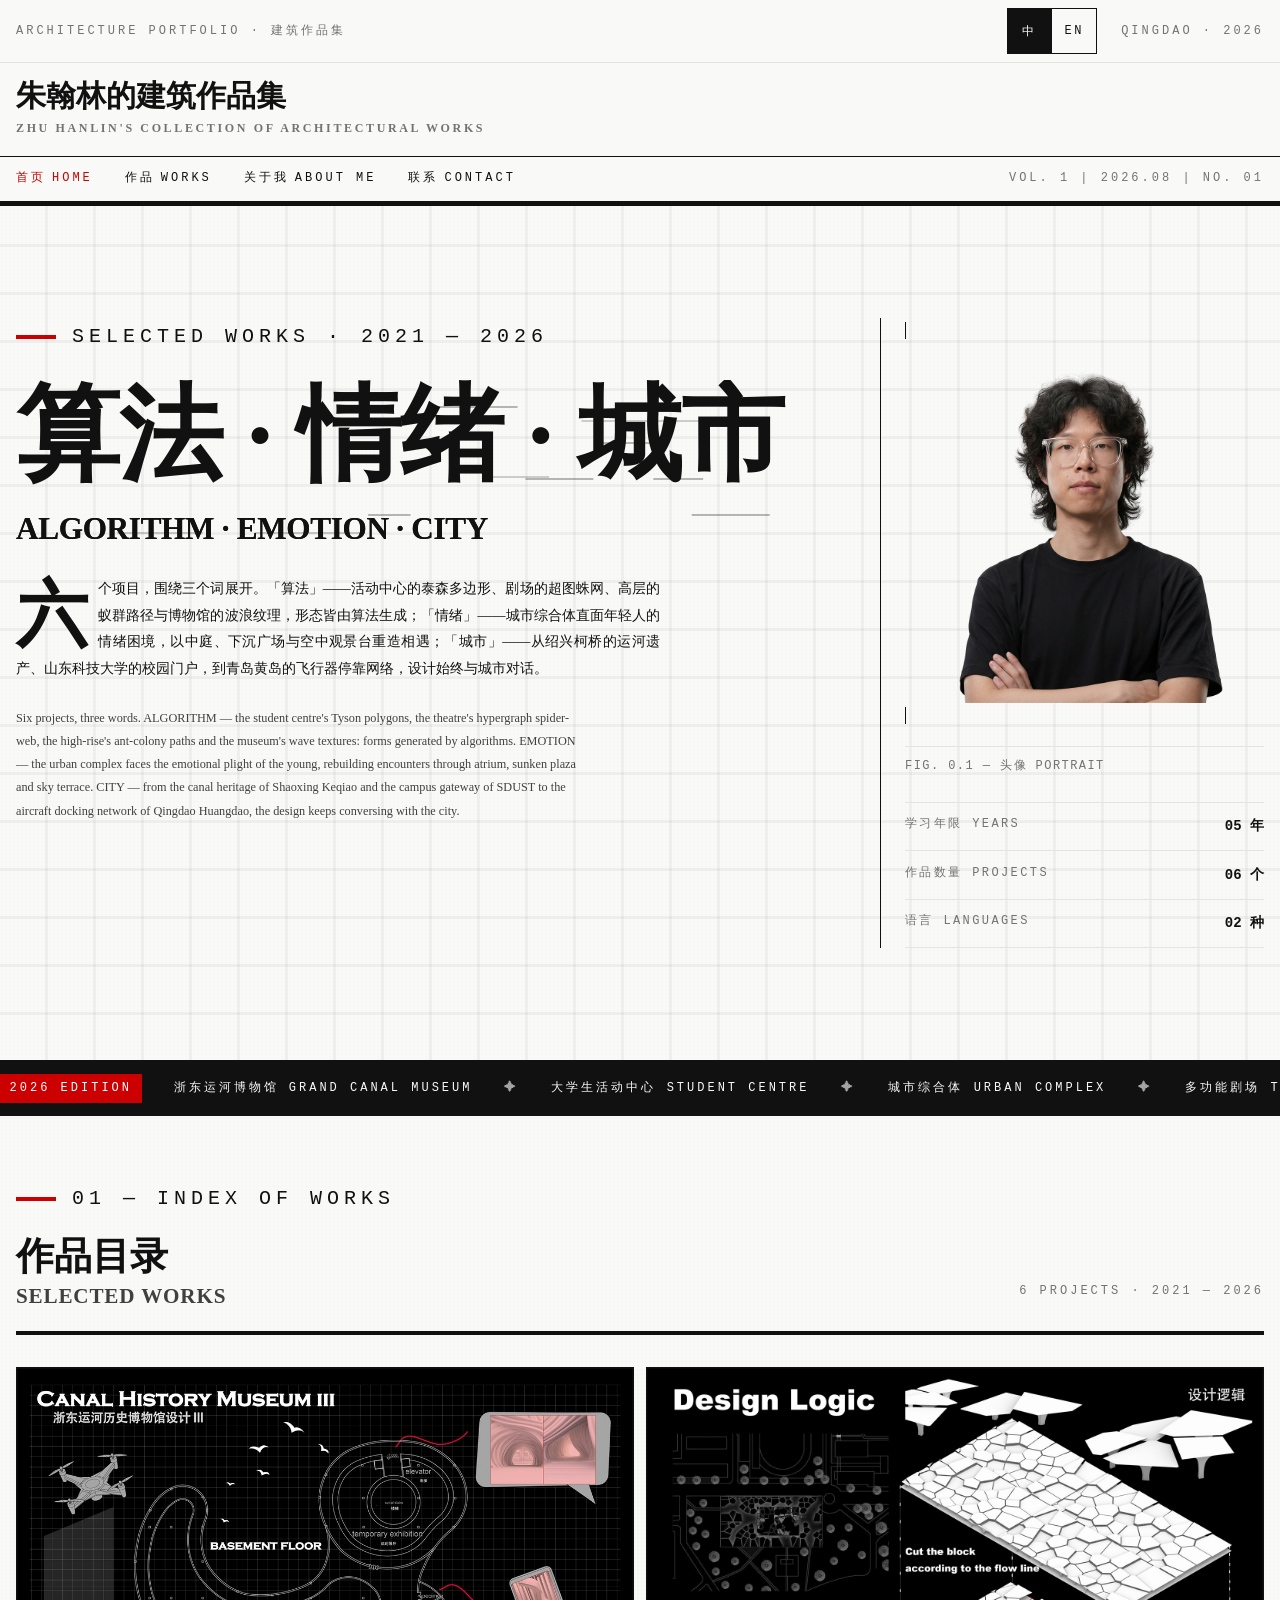
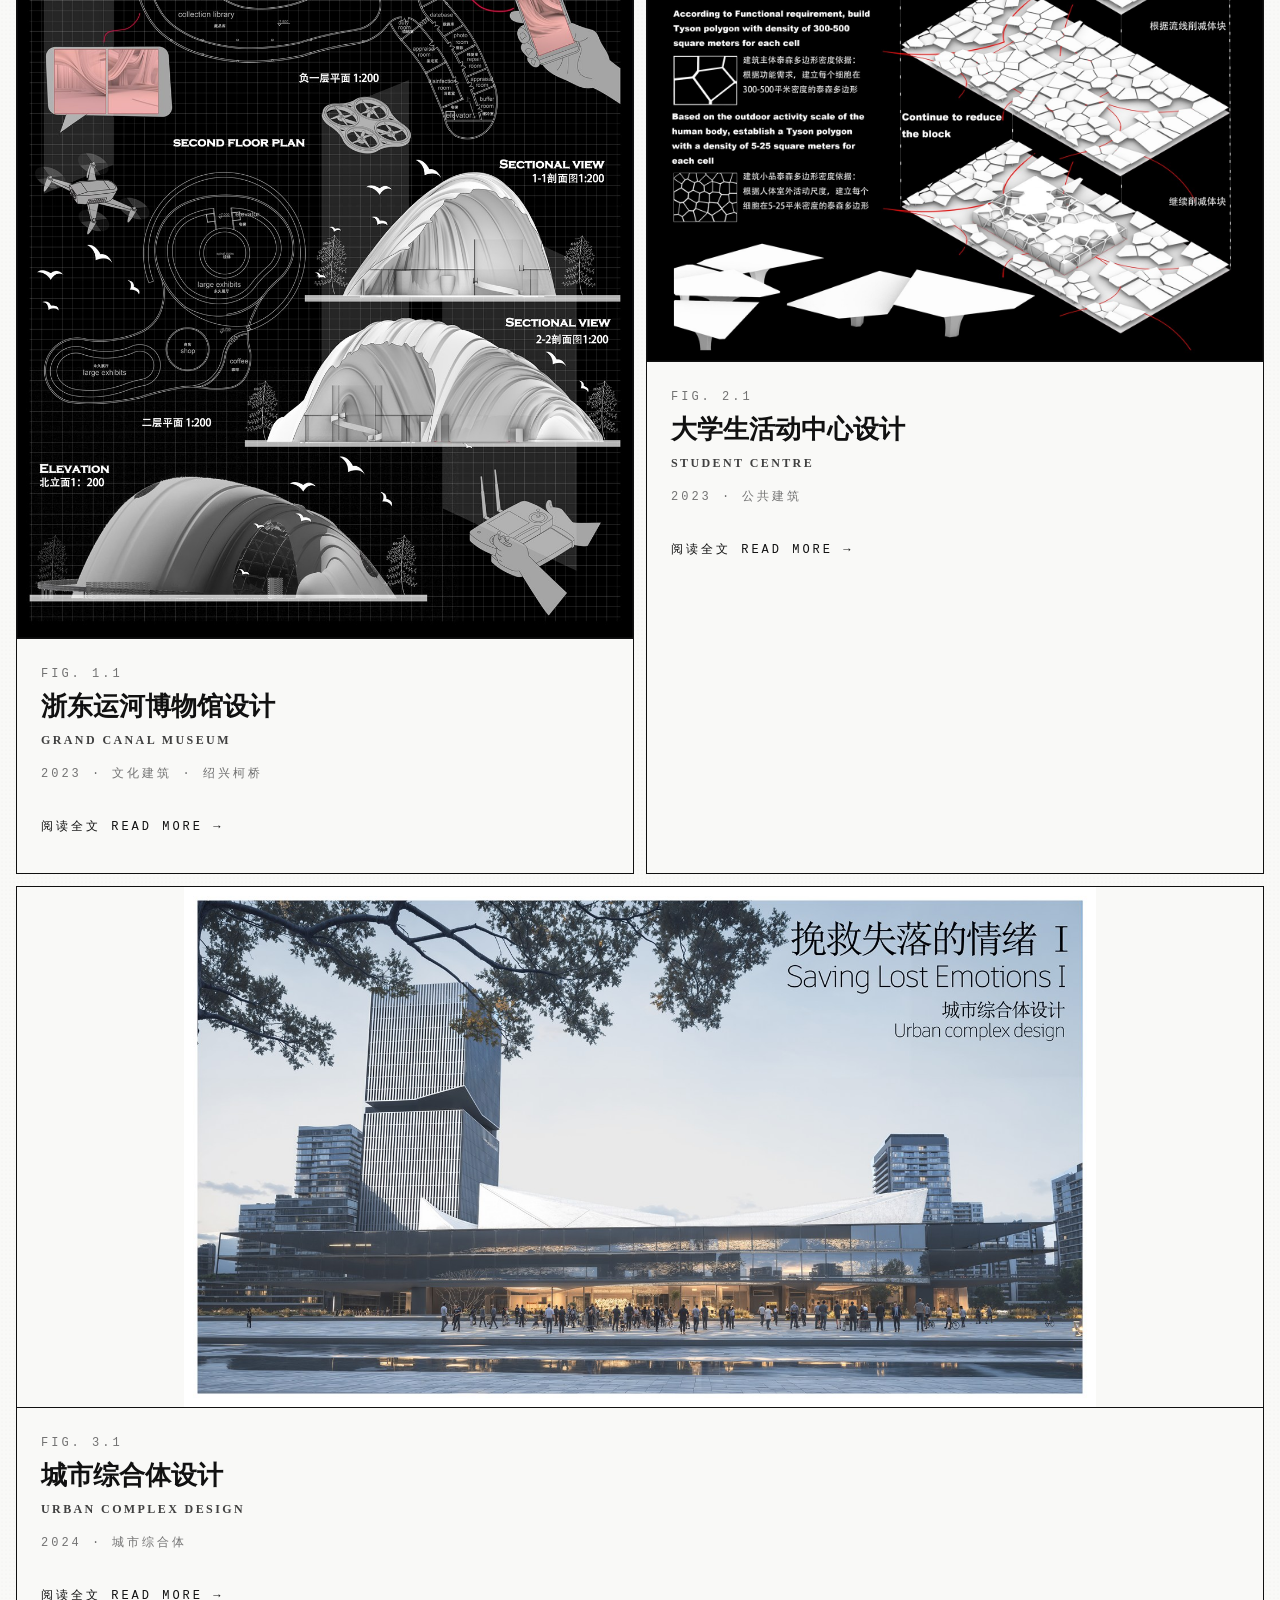
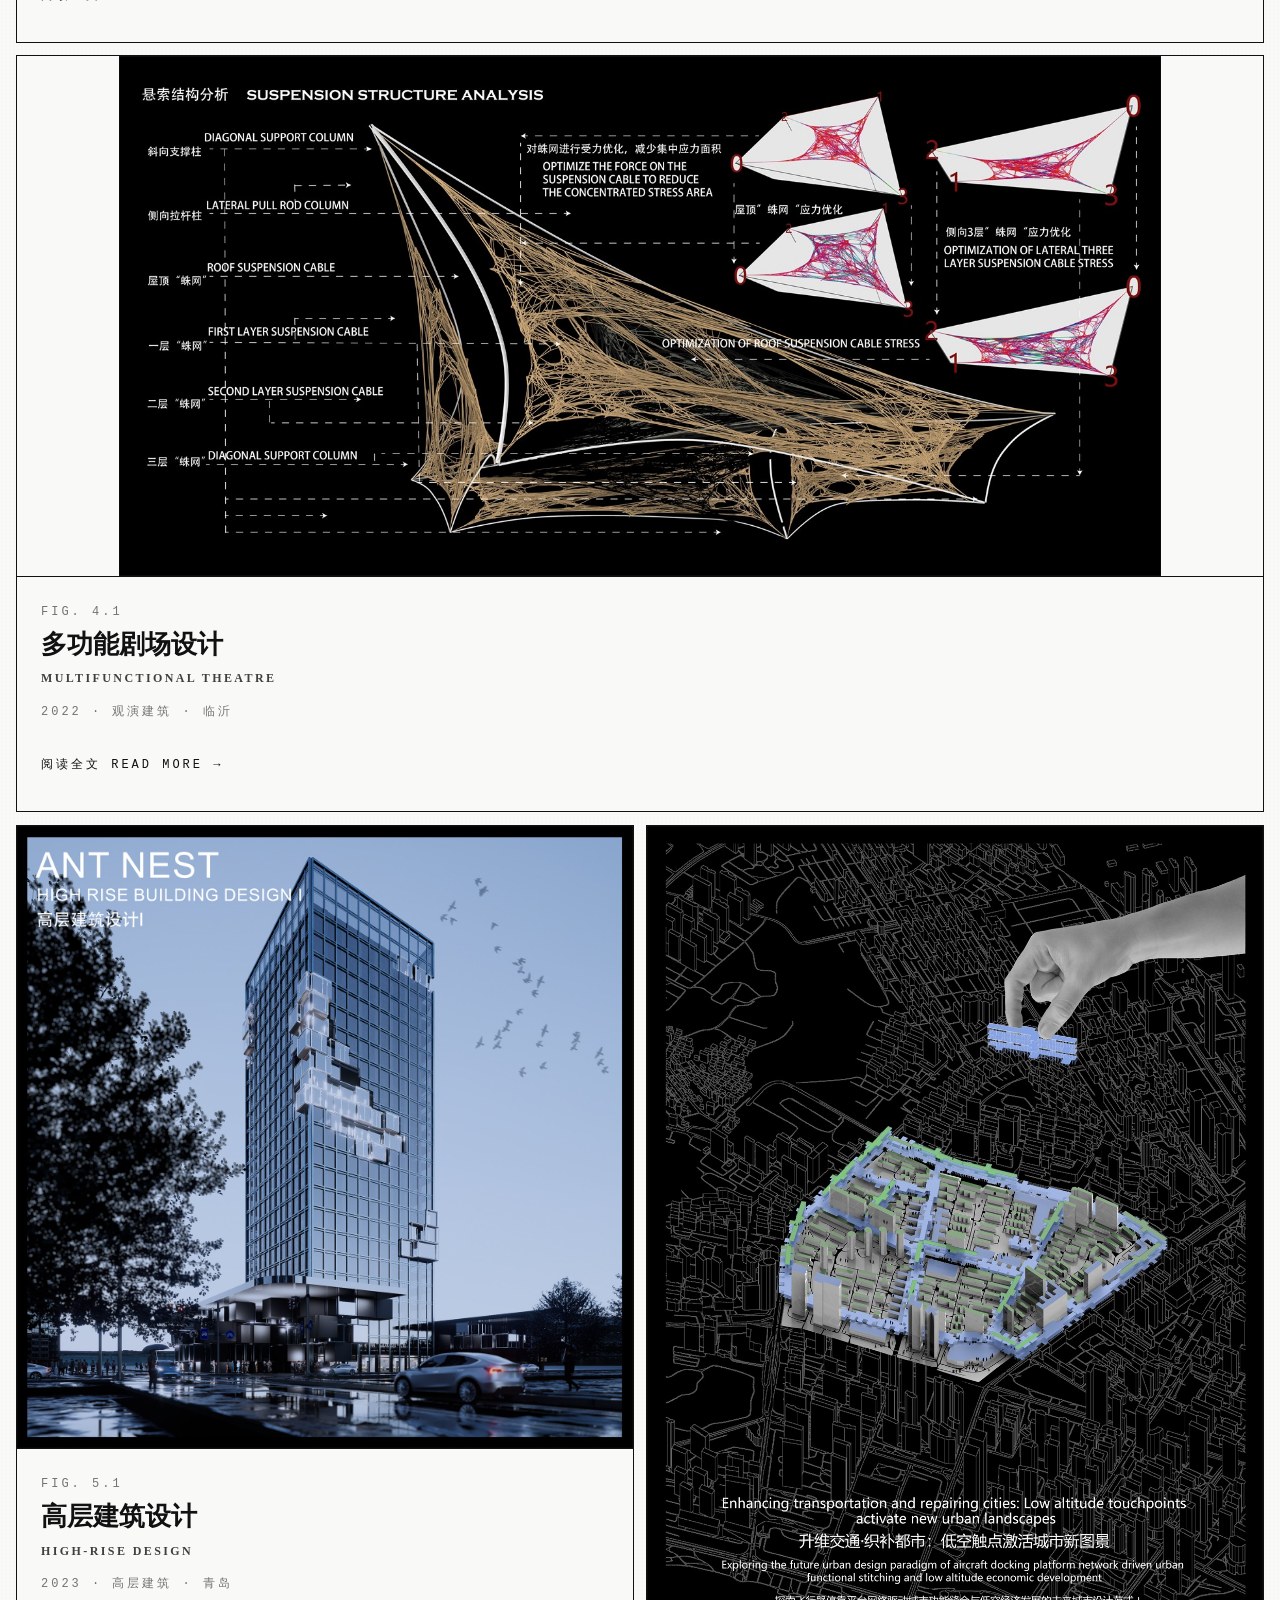
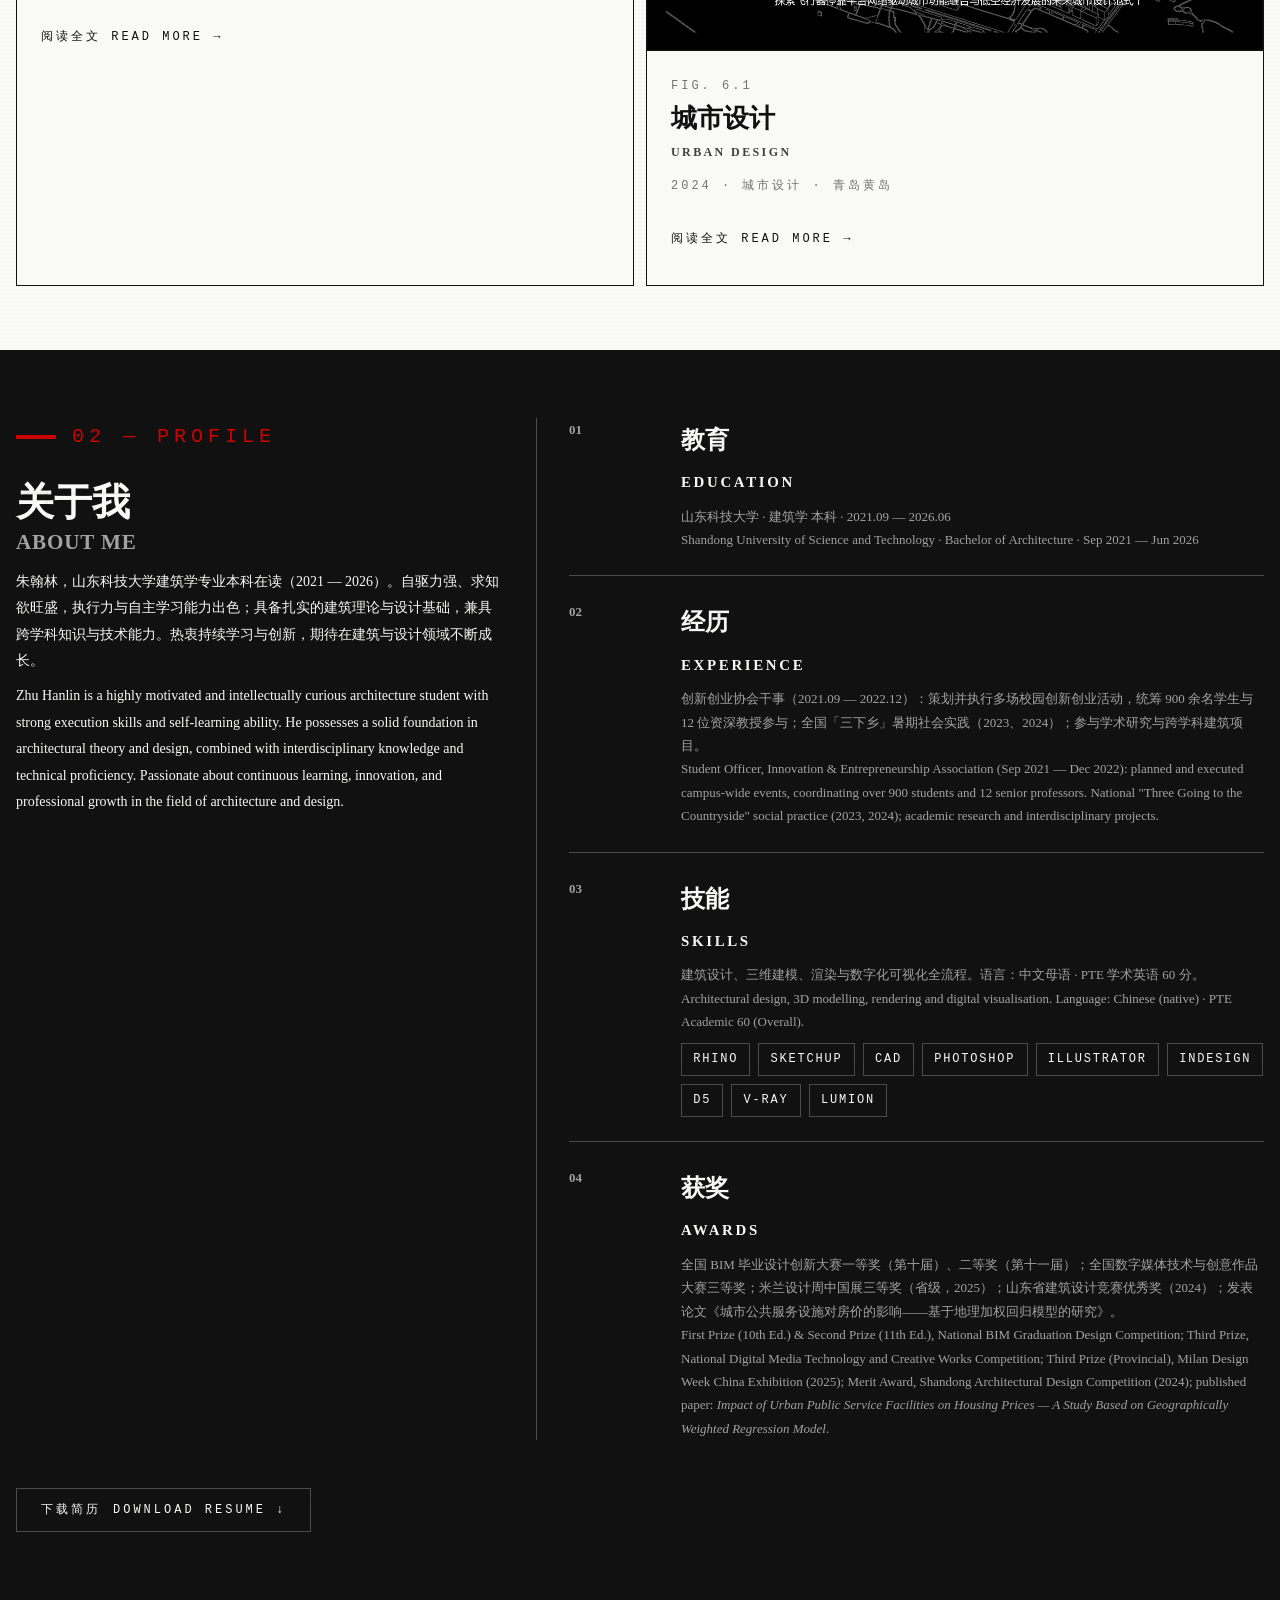
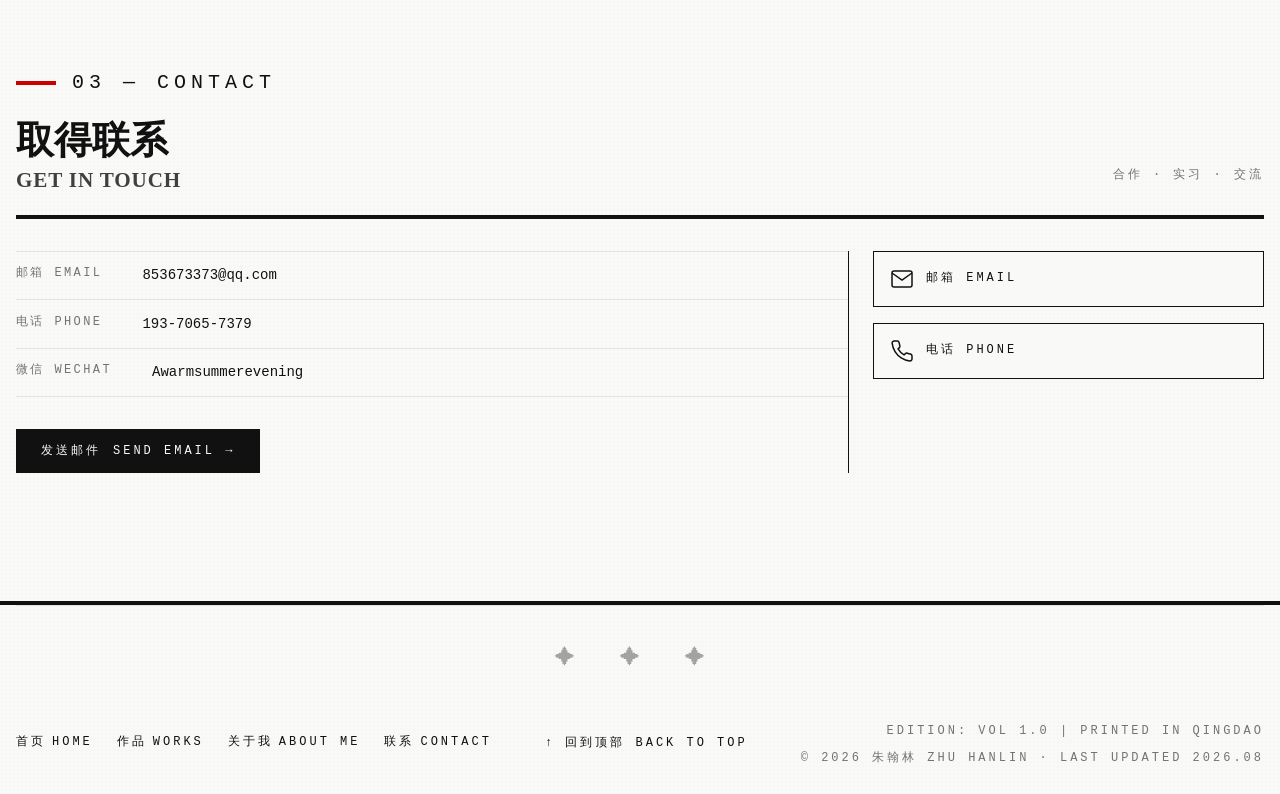
==== index.html @ 6fa73545 "作品目录悬停幻灯：悬停1s后每0.5s闪出一张该项目小图（84张pan图，移出恢复封面）" ====
<!DOCTYPE html>
<html lang="zh-CN">
<head>
<meta charset="UTF-8">
<meta name="viewport" content="width=device-width, initial-scale=1.0">
<title>朱翰林 · 建筑作品集 ZHU HANLIN — ARCHITECTURE PORTFOLIO</title>
<meta name="description" content="朱翰林的个人建筑作品集：城市综合体、大学生活动中心、浙东运河博物馆、多功能剧场、高层建筑与城市设计。">
<link rel="stylesheet" href="css/fonts.css">
<link rel="stylesheet" href="css/styles.css">
</head>
<body id="top">
<a class="skip-link" href="#main">跳到正文 SKIP TO CONTENT</a>

<header class="masthead">
  <div class="masthead__top">
    <div class="container masthead__top-row">
      <span class="label-mono">ARCHITECTURE PORTFOLIO · <span class="zh">建筑作品集</span></span>
      <div class="masthead__top-right">
        <button class="lang-switch" type="button" role="switch" aria-checked="false" aria-label="切换至英文 SWITCH TO ENGLISH">
          <span class="lang-switch__knob" aria-hidden="true"></span>
          <span class="lang-switch__opt" data-lang="zh" aria-hidden="true">中</span>
          <span class="lang-switch__opt" data-lang="en" aria-hidden="true">EN</span>
        </button>
        <span class="label-mono">QINGDAO · <span data-year>2026</span></span>
      </div>
    </div>
  </div>
  <div class="container masthead__brand">
    <p class="masthead__name"><span class="zh">朱翰林的建筑作品集</span></p>
    <p class="masthead__sub">ZHU HANLIN'S COLLECTION OF ARCHITECTURAL WORKS</p>
  </div>
  <nav class="masthead__nav-wrap" aria-label="主导航 MAIN NAVIGATION">
    <div class="container masthead__nav">
      <button class="nav-toggle" type="button" aria-expanded="false" aria-controls="site-nav" aria-label="打开菜单 OPEN MENU">
        <svg viewBox="0 0 24 24" fill="none" stroke="currentColor" stroke-linecap="square" aria-hidden="true"><line x1="3" y1="6" x2="21" y2="6"/><line x1="3" y1="12" x2="21" y2="12"/><line x1="3" y1="18" x2="21" y2="18"/></svg>
      </button>
      <ul class="nav-list" id="site-nav">
        <li><a href="index.html" aria-current="page"><span class="zh">首页</span>HOME</a></li>
        <li><a href="#works"><span class="zh">作品</span>WORKS</a></li>
        <li><a href="#about"><span class="zh">关于我</span>ABOUT ME</a></li>
        <li><a href="#contact"><span class="zh">联系</span>CONTACT</a></li>
      </ul>
      <span class="label-mono edition-meta">VOL. 1 | <span data-year>2026</span>.08 | NO. 01</span>
    </div>
  </nav>
</header>

<main id="main">

  <!-- 区块 1 · Hero -->
  <section class="hero sec grid-lines" aria-labelledby="hero-title">
    <div class="container g12 hero__grid">
      <div class="c8">
        <p class="kicker">SELECTED WORKS · 2021 — 2026</p>
        <div class="hero__title-wrap">
          <canvas class="hero__mobius" aria-hidden="true"></canvas>
          <h1 class="hero__title" id="hero-title">
            <span class="zh"><span class="hero__kw" data-kw="algo" tabindex="0">算法</span> · <span class="hero__kw" data-kw="emo" tabindex="0">情绪</span> · <span class="hero__kw" data-kw="city" tabindex="0">城市</span></span>
            <span class="hero__en"><span class="hero__kw" data-kw="algo" tabindex="0">ALGORITHM</span> · <span class="hero__kw" data-kw="emo" tabindex="0">EMOTION</span> · <span class="hero__kw" data-kw="city" tabindex="0">CITY</span></span>
          </h1>
        </div>
        <p class="hero__intro drop-cap zh">六个项目，围绕三个词展开。<span class="intro-kw" data-kw="algo">「算法」——活动中心的泰森多边形、剧场的超图蛛网、高层的蚁群路径与博物馆的波浪纹理，形态皆由算法生成；</span><span class="intro-kw" data-kw="emo">「情绪」——城市综合体直面年轻人的情绪困境，以中庭、下沉广场与空中观景台重造相遇；</span><span class="intro-kw" data-kw="city">「城市」——从绍兴柯桥的运河遗产、山东科技大学的校园门户，到青岛黄岛的飞行器停靠网络，设计始终与城市对话。</span></p>
        <p class="hero__intro-en" lang="en">Six projects, three words. <span class="intro-kw" data-kw="algo">ALGORITHM — the student centre's Tyson polygons, the theatre's hypergraph spider-web, the high-rise's ant-colony paths and the museum's wave textures: forms generated by algorithms. </span><span class="intro-kw" data-kw="emo">EMOTION — the urban complex faces the emotional plight of the young, rebuilding encounters through atrium, sunken plaza and sky terrace. </span><span class="intro-kw" data-kw="city">CITY — from the canal heritage of Shaoxing Keqiao and the campus gateway of SDUST to the aircraft docking network of Qingdao Huangdao, the design keeps conversing with the city.</span></p>
      </div>
      <aside class="c4 hero__aside">
        <figure>
          <a href="images/portrait.png" data-lightbox="portrait" data-caption="FIG. 0.1 — 头像 PORTRAIT" aria-label="放大查看头像 ENLARGE PORTRAIT">
            <span class="frame-img aspect-1x1"><img src="images/portrait.png" alt="朱翰林的肖像照片" class="img-newsprint portrait-img"></span>
          </a>
          <figcaption class="fig-caption">FIG. 0.1 — <span class="zh">头像</span> PORTRAIT</figcaption>
        </figure>
        <dl class="table-mono hero__facts">
          <div><dt><span class="zh">学习年限</span> YEARS</dt><dd>05 <span class="zh">年</span></dd></div>
          <div><dt><span class="zh">作品数量</span> PROJECTS</dt><dd>06 <span class="zh">个</span></dd></div>
          <div><dt><span class="zh">语言</span> LANGUAGES</dt><dd>02 <span class="zh">种</span></dd></div>
        </dl>
      </aside>
    </div>
  </section>

  <!-- 区块 2 · Ticker 跑马灯 -->
  <div class="ticker" aria-label="作品滚动播报 WORKS TICKER">
    <div class="ticker__track">
      <div class="ticker__group">
        <span class="ticker__badge">2026 EDITION</span>
        <span><span class="zh">浙东运河博物馆</span> GRAND CANAL MUSEUM</span><span class="ticker__sep">✦</span>
        <span><span class="zh">大学生活动中心</span> STUDENT CENTRE</span><span class="ticker__sep">✦</span>
        <span><span class="zh">城市综合体</span> URBAN COMPLEX</span><span class="ticker__sep">✦</span>
        <span><span class="zh">多功能剧场</span> THEATRE</span><span class="ticker__sep">✦</span>
        <span><span class="zh">高层建筑</span> HIGH-RISE</span><span class="ticker__sep">✦</span>
        <span><span class="zh">城市设计</span> URBAN DESIGN</span><span class="ticker__sep">✦</span>
      </div>
      <div class="ticker__group" aria-hidden="true">
        <span class="ticker__badge">2026 EDITION</span>
        <span><span class="zh">浙东运河博物馆</span> GRAND CANAL MUSEUM</span><span class="ticker__sep">✦</span>
        <span><span class="zh">大学生活动中心</span> STUDENT CENTRE</span><span class="ticker__sep">✦</span>
        <span><span class="zh">城市综合体</span> URBAN COMPLEX</span><span class="ticker__sep">✦</span>
        <span><span class="zh">多功能剧场</span> THEATRE</span><span class="ticker__sep">✦</span>
        <span><span class="zh">高层建筑</span> HIGH-RISE</span><span class="ticker__sep">✦</span>
        <span><span class="zh">城市设计</span> URBAN DESIGN</span><span class="ticker__sep">✦</span>
      </div>
    </div>
  </div>

  <!-- 区块 3 · 作品目录 -->
  <section class="sec" id="works" aria-labelledby="works-title">
    <div class="container">
      <header class="sec-head">
        <div>
          <p class="kicker">01 — INDEX OF WORKS</p>
          <h2 class="h2" id="works-title"><span class="zh">作品目录</span> <span class="h2__en">SELECTED WORKS</span></h2>
        </div>
        <p class="label-mono sec-head__meta">6 PROJECTS · 2021 — 2026</p>
      </header>
      <div class="g12 rules works">
        <a class="c6 card-project hard-shadow-hover" href="project-01.html" data-slides="images/project-01/pan-01.jpg,images/project-01/pan-02.jpg,images/project-01/pan-03.jpg,images/project-01/pan-04.jpg,images/project-01/pan-05.jpg,images/project-01/pan-06.jpg,images/project-01/pan-07.jpg,images/project-01/pan-08.jpg,images/project-01/pan-09.jpg,images/project-01/pan-10.jpg,images/project-01/pan-11.jpg,images/project-01/pan-12.jpg,images/project-01/pan-13.jpg,images/project-01/pan-14.jpg">
          <span class="card-project__img"><img src="images/project-01/cover-01.jpg" alt="浙东运河博物馆设计 主效果图" loading="lazy" class="img-newsprint"></span>
          <span class="card-project__info">
            <span class="label-mono">FIG. 1.1</span>
            <span class="card-project__title"><span class="zh">浙东运河博物馆设计</span></span>
            <span class="card-project__title-en">GRAND CANAL MUSEUM</span>
            <span class="label-mono card-project__meta zh">2023 · 文化建筑 · 绍兴柯桥</span>
            <span class="btn-link"><span class="zh">阅读全文</span> READ MORE →</span>
          </span>
        </a>
        <a class="c6 card-project hard-shadow-hover" href="project-02.html" data-slides="images/project-02/pan-01.jpg,images/project-02/pan-02.jpg,images/project-02/pan-03.jpg,images/project-02/pan-04.jpg,images/project-02/pan-05.jpg,images/project-02/pan-06.jpg">
          <span class="card-project__img"><img src="images/project-02/cover-01.jpg" alt="大学生活动中心设计 主效果图" loading="lazy" class="img-newsprint"></span>
          <span class="card-project__info">
            <span class="label-mono">FIG. 2.1</span>
            <span class="card-project__title"><span class="zh">大学生活动中心设计</span></span>
            <span class="card-project__title-en">STUDENT CENTRE</span>
            <span class="label-mono card-project__meta zh">2023 · 公共建筑</span>
            <span class="btn-link"><span class="zh">阅读全文</span> READ MORE →</span>
          </span>
        </a>
        <a class="c12 card-project card-project--full hard-shadow-hover" href="project-03.html" data-slides="images/project-03/pan-01.jpg,images/project-03/pan-02.jpg,images/project-03/pan-03.jpg,images/project-03/pan-04.jpg,images/project-03/pan-05.jpg,images/project-03/pan-06.jpg,images/project-03/pan-07.jpg,images/project-03/pan-08.jpg,images/project-03/pan-09.jpg,images/project-03/pan-10.jpg,images/project-03/pan-11.jpg,images/project-03/pan-12.jpg,images/project-03/pan-13.jpg,images/project-03/pan-14.jpg,images/project-03/pan-15.jpg,images/project-03/pan-16.jpg,images/project-03/pan-17.jpg,images/project-03/pan-18.jpg,images/project-03/pan-19.jpg,images/project-03/pan-20.jpg,images/project-03/pan-21.jpg,images/project-03/pan-22.jpg,images/project-03/pan-23.jpg,images/project-03/pan-24.jpg,images/project-03/pan-25.jpg,images/project-03/pan-26.jpg">
          <span class="card-project__img"><img src="images/project-03/cover-01.jpg" alt="城市综合体设计 主效果图" loading="lazy" class="img-newsprint"></span>
          <span class="card-project__info">
            <span class="label-mono">FIG. 3.1</span>
            <span class="card-project__title"><span class="zh">城市综合体设计</span></span>
            <span class="card-project__title-en">URBAN COMPLEX DESIGN</span>
            <span class="label-mono card-project__meta zh">2024 · 城市综合体</span>
            <span class="btn-link"><span class="zh">阅读全文</span> READ MORE →</span>
          </span>
        </a>
        <a class="c12 card-project card-project--full hard-shadow-hover" href="project-04.html" data-slides="images/project-04/pan-01.jpg,images/project-04/pan-02.jpg,images/project-04/pan-03.jpg,images/project-04/pan-04.jpg,images/project-04/pan-05.jpg,images/project-04/pan-06.jpg,images/project-04/pan-07.jpg,images/project-04/pan-08.jpg,images/project-04/pan-09.jpg,images/project-04/pan-10.jpg,images/project-04/pan-11.jpg,images/project-04/pan-12.jpg,images/project-04/pan-13.jpg,images/project-04/pan-14.jpg">
          <span class="card-project__img"><img src="images/project-04/cover-01.jpg" alt="多功能剧场设计 主效果图" loading="lazy" class="img-newsprint"></span>
          <span class="card-project__info">
            <span class="label-mono">FIG. 4.1</span>
            <span class="card-project__title"><span class="zh">多功能剧场设计</span></span>
            <span class="card-project__title-en">MULTIFUNCTIONAL THEATRE</span>
            <span class="label-mono card-project__meta zh">2022 · 观演建筑 · 临沂</span>
            <span class="btn-link"><span class="zh">阅读全文</span> READ MORE →</span>
          </span>
        </a>
        <a class="c6 card-project hard-shadow-hover" href="project-05.html" data-slides="images/project-05/pan-01.jpg,images/project-05/pan-02.jpg,images/project-05/pan-03.jpg,images/project-05/pan-04.jpg,images/project-05/pan-05.jpg,images/project-05/pan-06.jpg,images/project-05/pan-07.jpg,images/project-05/pan-08.jpg,images/project-05/pan-09.jpg,images/project-05/pan-10.jpg,images/project-05/pan-11.jpg,images/project-05/pan-12.jpg">
          <span class="card-project__img"><img src="images/project-05/cover-01.jpg" alt="高层建筑设计 主效果图" loading="lazy" class="img-newsprint"></span>
          <span class="card-project__info">
            <span class="label-mono">FIG. 5.1</span>
            <span class="card-project__title"><span class="zh">高层建筑设计</span></span>
            <span class="card-project__title-en">HIGH-RISE DESIGN</span>
            <span class="label-mono card-project__meta zh">2023 · 高层建筑 · 青岛</span>
            <span class="btn-link"><span class="zh">阅读全文</span> READ MORE →</span>
          </span>
        </a>
        <a class="c6 card-project hard-shadow-hover" href="project-06.html" data-slides="images/project-06/pan-01.jpg,images/project-06/pan-02.jpg,images/project-06/pan-03.jpg,images/project-06/pan-04.jpg,images/project-06/pan-05.jpg,images/project-06/pan-06.jpg,images/project-06/pan-07.jpg,images/project-06/pan-08.jpg,images/project-06/pan-09.jpg,images/project-06/pan-10.jpg,images/project-06/pan-11.jpg,images/project-06/pan-12.jpg">
          <span class="card-project__img"><img src="images/project-06/cover-01.jpg" alt="城市设计 主效果图" loading="lazy" class="img-newsprint"></span>
          <span class="card-project__info">
            <span class="label-mono">FIG. 6.1</span>
            <span class="card-project__title"><span class="zh">城市设计</span></span>
            <span class="card-project__title-en">URBAN DESIGN</span>
            <span class="label-mono card-project__meta zh">2024 · 城市设计 · 青岛黄岛</span>
            <span class="btn-link"><span class="zh">阅读全文</span> READ MORE →</span>
          </span>
        </a>
      </div>
    </div>
  </section>

  <!-- 区块 4 · 反转黑底 · 关于我 -->
  <section class="invert-block sec grid-lines" id="about" aria-labelledby="about-title">
    <div class="container g12">
      <div class="c5">
        <p class="kicker kicker--red">02 — PROFILE</p>
        <h2 class="h2" id="about-title"><span class="zh">关于我</span> <span class="h2__en">ABOUT ME</span></h2>
        <p class="zh">朱翰林，山东科技大学建筑学专业本科在读（2021 — 2026）。自驱力强、求知欲旺盛，执行力与自主学习能力出色；具备扎实的建筑理论与设计基础，兼具跨学科知识与技术能力。热衷持续学习与创新，期待在建筑与设计领域不断成长。</p>
        <p lang="en">Zhu Hanlin is a highly motivated and intellectually curious architecture student with strong execution skills and self-learning ability. He possesses a solid foundation in architectural theory and design, combined with interdisciplinary knowledge and technical proficiency. Passionate about continuous learning, innovation, and professional growth in the field of architecture and design.</p>
      </div>
      <div class="c7 steps">
        <div class="step">
          <p class="step__num" aria-hidden="true">01</p>
          <div>
            <h3><span class="zh">教育</span> <em>EDUCATION</em></h3>
            <p class="zh">山东科技大学 · 建筑学 本科 · 2021.09 — 2026.06</p>
            <p lang="en">Shandong University of Science and Technology · Bachelor of Architecture · Sep 2021 — Jun 2026</p>
          </div>
        </div>
        <div class="step">
          <p class="step__num" aria-hidden="true">02</p>
          <div>
            <h3><span class="zh">经历</span> <em>EXPERIENCE</em></h3>
            <p class="zh">创新创业协会干事（2021.09 — 2022.12）：策划并执行多场校园创新创业活动，统筹 900 余名学生与 12 位资深教授参与；全国「三下乡」暑期社会实践（2023、2024）；参与学术研究与跨学科建筑项目。</p>
            <p lang="en">Student Officer, Innovation &amp; Entrepreneurship Association (Sep 2021 — Dec 2022): planned and executed campus-wide events, coordinating over 900 students and 12 senior professors. National "Three Going to the Countryside" social practice (2023, 2024); academic research and interdisciplinary projects.</p>
          </div>
        </div>
        <div class="step">
          <p class="step__num" aria-hidden="true">03</p>
          <div>
            <h3><span class="zh">技能</span> <em>SKILLS</em></h3>
            <p class="zh">建筑设计、三维建模、渲染与数字化可视化全流程。语言：中文母语 · PTE 学术英语 60 分。</p>
            <p lang="en">Architectural design, 3D modelling, rendering and digital visualisation. Language: Chinese (native) · PTE Academic 60 (Overall).</p>
            <p class="chips">
              <span class="chip">RHINO</span><span class="chip">SKETCHUP</span><span class="chip">CAD</span><span class="chip">PHOTOSHOP</span><span class="chip">ILLUSTRATOR</span><span class="chip">INDESIGN</span><span class="chip">D5</span><span class="chip">V-RAY</span><span class="chip">LUMION</span>
            </p>
          </div>
        </div>
        <div class="step">
          <p class="step__num" aria-hidden="true">04</p>
          <div>
            <h3><span class="zh">获奖</span> <em>AWARDS</em></h3>
            <p class="zh">全国 BIM 毕业设计创新大赛一等奖（第十届）、二等奖（第十一届）；全国数字媒体技术与创意作品大赛三等奖；米兰设计周中国展三等奖（省级，2025）；山东省建筑设计竞赛优秀奖（2024）；发表论文《城市公共服务设施对房价的影响——基于地理加权回归模型的研究》。</p>
            <p lang="en">First Prize (10th Ed.) &amp; Second Prize (11th Ed.), National BIM Graduation Design Competition; Third Prize, National Digital Media Technology and Creative Works Competition; Third Prize (Provincial), Milan Design Week China Exhibition (2025); Merit Award, Shandong Architectural Design Competition (2024); published paper: <em>Impact of Urban Public Service Facilities on Housing Prices — A Study Based on Geographically Weighted Regression Model</em>.</p>
          </div>
        </div>
      </div>
    </div>
    <div class="container about__cta">
      <a class="btn btn-outline btn-outline--light" href="resume-zh.pdf" download data-resume><span class="zh">下载简历</span> DOWNLOAD RESUME ↓</a>
    </div>
  </section>

  <!-- 区块 5 · 联系 -->
  <section class="sec" id="contact" aria-labelledby="contact-title">
    <div class="container">
      <header class="sec-head">
        <div>
          <p class="kicker">03 — CONTACT</p>
          <h2 class="h2" id="contact-title"><span class="zh">取得联系</span> <span class="h2__en">GET IN TOUCH</span></h2>
        </div>
        <p class="label-mono sec-head__meta zh">合作 · 实习 · 交流</p>
      </header>
      <div class="g12">
        <div class="c8">
          <dl class="table-mono contact__table">
            <div><dt><span class="zh">邮箱</span> EMAIL</dt><dd><a href="mailto:853673373@qq.com">853673373@qq.com</a></dd></div>
            <div><dt><span class="zh">电话</span> PHONE</dt><dd><a href="tel:+8619370657379">193-7065-7379</a></dd></div>
            <div><dt><span class="zh">微信</span> WECHAT</dt><dd>Awarmsummerevening</dd></div>
          </dl>
          <a class="btn btn-primary" href="mailto:853673373@qq.com"><span class="zh">发送邮件</span> SEND EMAIL →</a>
        </div>
        <div class="c4 contact__social">
          <a class="icon-box" href="mailto:853673373@qq.com" aria-label="发送邮件 SEND EMAIL">
            <svg viewBox="0 0 24 24" fill="none" stroke="currentColor" aria-hidden="true"><path d="M4 4h16c1.1 0 2 .9 2 2v12c0 1.1-.9 2-2 2H4c-1.1 0-2-.9-2-2V6c0-1.1.9-2 2-2z"/><polyline points="22,6 12,13 2,6"/></svg>
            <span><span class="zh">邮箱</span> EMAIL</span>
          </a>
          <a class="icon-box" href="tel:+8619370657379" aria-label="拨打电话 CALL">
            <svg viewBox="0 0 24 24" fill="none" stroke="currentColor" aria-hidden="true"><path d="M22 16.92v3a2 2 0 0 1-2.18 2 19.79 19.79 0 0 1-8.63-3.07 19.5 19.5 0 0 1-6-6 19.79 19.79 0 0 1-3.07-8.67A2 2 0 0 1 4.11 2h3a2 2 0 0 1 2 1.72 12.84 12.84 0 0 0 .7 2.81 2 2 0 0 1-.45 2.11L8.09 9.91a16 16 0 0 0 6 6l1.27-1.27a2 2 0 0 1 2.11-.45 12.84 12.84 0 0 0 2.81.7A2 2 0 0 1 22 16.92z"/></svg>
            <span><span class="zh">电话</span> PHONE</span>
          </a>
        </div>
      </div>
    </div>
  </section>

</main>

<footer class="site-footer">
  <div class="container">
    <div class="sep-stars" aria-hidden="true">✦ ✦ ✦</div>
    <div class="footer__grid">
      <nav class="footer__nav" aria-label="页脚导航 FOOTER NAVIGATION">
        <a href="index.html"><span class="zh">首页</span>HOME</a>
        <a href="#works"><span class="zh">作品</span>WORKS</a>
        <a href="#about"><span class="zh">关于我</span>ABOUT ME</a>
        <a href="#contact"><span class="zh">联系</span>CONTACT</a>
      </nav>
      <a class="btn-link" href="#top">↑ <span class="zh">回到顶部</span> BACK TO TOP</a>
      <div class="footer__meta edition-meta">
        <p>EDITION: VOL 1.0 | PRINTED IN QINGDAO</p>
        <p>© <span data-year>2026</span> 朱翰林 ZHU HANLIN · LAST UPDATED 2026.08</p>
      </div>
    </div>
  </div>
</footer>

<script src="js/main.js"></script>
</body>
</html>
---- css/fonts.css ----
/* 自动生成：tools/fetch-fonts.mjs — 勿手改 */
/* latin */
@font-face { font-family: 'Inter';
  font-style: normal;
  font-weight: 400;
  font-display: swap;
  src: url("../fonts/inter-400-1.woff2") format('woff2');
  unicode-range: U+0000-00FF, U+0131, U+0152-0153, U+02BB-02BC, U+02C6, U+02DA, U+02DC, U+0304, U+0308, U+0329, U+2000-206F, U+20AC, U+2122, U+2191, U+2193, U+2212, U+2215, U+FEFF, U+FFFD; }
/* latin */
@font-face { font-family: 'Inter';
  font-style: normal;
  font-weight: 600;
  font-display: swap;
  src: url("../fonts/inter-600-1.woff2") format('woff2');
  unicode-range: U+0000-00FF, U+0131, U+0152-0153, U+02BB-02BC, U+02C6, U+02DA, U+02DC, U+0304, U+0308, U+0329, U+2000-206F, U+20AC, U+2122, U+2191, U+2193, U+2212, U+2215, U+FEFF, U+FFFD; }
/* latin */
@font-face { font-family: 'Inter';
  font-style: normal;
  font-weight: 700;
  font-display: swap;
  src: url("../fonts/inter-700-1.woff2") format('woff2');
  unicode-range: U+0000-00FF, U+0131, U+0152-0153, U+02BB-02BC, U+02C6, U+02DA, U+02DC, U+0304, U+0308, U+0329, U+2000-206F, U+20AC, U+2122, U+2191, U+2193, U+2212, U+2215, U+FEFF, U+FFFD; }
/* latin */
@font-face { font-family: 'JetBrains Mono';
  font-style: normal;
  font-weight: 400;
  font-display: swap;
  src: url("../fonts/jetbrains-mono-400-1.woff2") format('woff2');
  unicode-range: U+0000-00FF, U+0131, U+0152-0153, U+02BB-02BC, U+02C6, U+02DA, U+02DC, U+0304, U+0308, U+0329, U+2000-206F, U+20AC, U+2122, U+2191, U+2193, U+2212, U+2215, U+FEFF, U+FFFD; }
/* latin */
@font-face { font-family: 'JetBrains Mono';
  font-style: normal;
  font-weight: 700;
  font-display: swap;
  src: url("../fonts/jetbrains-mono-700-1.woff2") format('woff2');
  unicode-range: U+0000-00FF, U+0131, U+0152-0153, U+02BB-02BC, U+02C6, U+02DA, U+02DC, U+0304, U+0308, U+0329, U+2000-206F, U+20AC, U+2122, U+2191, U+2193, U+2212, U+2215, U+FEFF, U+FFFD; }
/* latin */
@font-face { font-family: 'Lora';
  font-style: italic;
  font-weight: 400;
  font-display: swap;
  src: url("../fonts/lora-400-italic-1.woff2") format('woff2');
  unicode-range: U+0000-00FF, U+0131, U+0152-0153, U+02BB-02BC, U+02C6, U+02DA, U+02DC, U+0304, U+0308, U+0329, U+2000-206F, U+20AC, U+2122, U+2191, U+2193, U+2212, U+2215, U+FEFF, U+FFFD; }
/* latin */
@font-face { font-family: 'Lora';
  font-style: normal;
  font-weight: 400;
  font-display: swap;
  src: url("../fonts/lora-400-1.woff2") format('woff2');
  unicode-range: U+0000-00FF, U+0131, U+0152-0153, U+02BB-02BC, U+02C6, U+02DA, U+02DC, U+0304, U+0308, U+0329, U+2000-206F, U+20AC, U+2122, U+2191, U+2193, U+2212, U+2215, U+FEFF, U+FFFD; }
/* latin */
@font-face { font-family: 'Lora';
  font-style: normal;
  font-weight: 700;
  font-display: swap;
  src: url("../fonts/lora-700-1.woff2") format('woff2');
  unicode-range: U+0000-00FF, U+0131, U+0152-0153, U+02BB-02BC, U+02C6, U+02DA, U+02DC, U+0304, U+0308, U+0329, U+2000-206F, U+20AC, U+2122, U+2191, U+2193, U+2212, U+2215, U+FEFF, U+FFFD; }
@font-face { font-family: 'Noto Serif SC';
  font-style: normal;
  font-weight: 400;
  font-display: swap;
  src: url("../fonts/noto-serif-sc-400-1.woff2") format('woff2');
  unicode-range: U+1f1e9-1f1f5, U+1f1f7-1f1ff, U+1f21a, U+1f232, U+1f234-1f237, U+1f250-1f251, U+1f300, U+1f302-1f308, U+1f30a-1f311, U+1f315, U+1f319-1f320, U+1f324, U+1f327, U+1f32a, U+1f32c-1f32d, U+1f330-1f357, U+1f359-1f37e; }
@font-face { font-family: 'Noto Serif SC';
  font-style: normal;
  font-weight: 400;
  font-display: swap;
  src: url("../fonts/noto-serif-sc-400-2.woff2") format('woff2');
  unicode-range: U+fee3, U+fef3, U+ff03-ff04, U+ff07, U+ff0a, U+ff17-ff19, U+ff1c-ff1d, U+ff20-ff3a, U+ff3c, U+ff3e-ff5b, U+ff5d, U+ff61-ff65, U+ff67-ff6a, U+ff6c, U+ff6f-ff78, U+ff7a-ff7d, U+ff80-ff84, U+ff86, U+ff89-ff8e, U+ff92, U+ff97-ff9b, U+ff9d-ff9f, U+ffe0-ffe4, U+ffe6, U+ffe9, U+ffeb, U+ffed, U+fffc, U+1f004, U+1f170-1f171, U+1f192-1f195, U+1f198-1f19a, U+1f1e6-1f1e8; }
@font-face { font-family: 'Noto Serif SC';
  font-style: normal;
  font-weight: 400;
  font-display: swap;
  src: url("../fonts/noto-serif-sc-400-3.woff2") format('woff2');
  unicode-range: U+f0a7, U+f0b2, U+f0b7, U+f0c9, U+f0d8, U+f0da, U+f0dc-f0dd, U+f0e0, U+f0e6, U+f0eb, U+f0fc, U+f101, U+f104-f105, U+f107, U+f10b, U+f11b, U+f14b, U+f18a, U+f193, U+f1d6-f1d7, U+f244, U+f27a, U+f296, U+f2ae, U+f471, U+f4b3, U+f610-f611, U+f880-f881, U+f8ec, U+f8f5, U+f8ff, U+f901, U+f90a, U+f92c-f92d, U+f934, U+f937, U+f941, U+f965, U+f967, U+f969, U+f96b, U+f96f, U+f974, U+f978-f979, U+f97e, U+f981, U+f98a, U+f98e, U+f997, U+f99c, U+f9b2, U+f9b5, U+f9ba, U+f9be, U+f9ca, U+f9d0-f9d1, U+f9dd, U+f9e0-f9e1, U+f9e4, U+f9f7, U+fa00-fa01, U+fa08, U+fa0a, U+fa11, U+fb01-fb02, U+fdfc, U+fe0e, U+fe30-fe31, U+fe33-fe44, U+fe49-fe52, U+fe54-fe57, U+fe59-fe66, U+fe68-fe6b, U+fe8e, U+fe92-fe93, U+feae, U+feb8, U+fecb-fecc, U+fee0; }
@font-face { font-family: 'Noto Serif SC';
  font-style: normal;
  font-weight: 400;
  font-display: swap;
  src: url("../fonts/noto-serif-sc-400-4.woff2") format('woff2');
  unicode-range: U+9f83, U+9f85-9f8d, U+9f90-9f91, U+9f94-9f96, U+9f98, U+9f9b-9f9c, U+9f9e, U+9fa0, U+9fa2, U+9ff0-9fff, U+a001, U+a007, U+a025, U+a046-a047, U+a057, U+a072, U+a078-a079, U+a083, U+a085, U+a100, U+a118, U+a132, U+a134, U+a1f4, U+a242, U+a4a6, U+a4aa, U+a4b0-a4b1, U+a4b3, U+a9c1-a9c2, U+ac00-ac01, U+ac04, U+ac08, U+ac10-ac11, U+ac13-ac16, U+ac19, U+ac1c-ac1d, U+ac24, U+ac70-ac71, U+ac74, U+ac77-ac78, U+ac80-ac81, U+ac83, U+ac8c, U+ac90, U+ac9f-aca0, U+aca8-aca9, U+acac, U+acb0, U+acbd, U+acc1, U+acc4, U+ace0-ace1, U+ace4, U+ace8, U+acf3, U+acf5, U+acfc-acfd, U+ad00, U+ad0c, U+ad11, U+ad1c, U+ad34, U+ad50, U+ad64, U+ad6c, U+ad70, U+ad74, U+ad7f, U+ad81, U+ad8c, U+adc0, U+adc8, U+addc, U+ade0, U+adf8-adf9, U+adfc, U+ae00, U+ae08-ae09, U+ae0b, U+ae30, U+ae34, U+ae38, U+ae40, U+ae4a, U+ae4c, U+ae54, U+ae68, U+aebc, U+aed8, U+af2c-af2d; }
@font-face { font-family: 'Noto Serif SC';
  font-style: normal;
  font-weight: 400;
  font-display: swap;
  src: url("../fonts/noto-serif-sc-400-5.woff2") format('woff2');
  unicode-range: U+9e30-9e33, U+9e35-9e3b, U+9e3e, U+9e40-9e44, U+9e46-9e4e, U+9e51, U+9e53, U+9e55-9e58, U+9e5a-9e5c, U+9e5e-9e63, U+9e66-9e6e, U+9e71, U+9e73, U+9e75, U+9e78-9e79, U+9e7c-9e7e, U+9e82, U+9e86-9e88, U+9e8b-9e8c, U+9e90-9e91, U+9e93, U+9e95, U+9e97, U+9e9d, U+9ea4-9ea5, U+9ea9-9eaa, U+9eb4-9eb5, U+9eb8-9eba, U+9ebc-9ebf, U+9ec3, U+9ec9, U+9ecd, U+9ed0, U+9ed2-9ed3, U+9ed5-9ed6, U+9ed9, U+9edc-9edd, U+9edf-9ee0, U+9ee2, U+9ee5, U+9ee7-9eea, U+9eef, U+9ef1, U+9ef3-9ef4, U+9ef6, U+9ef9, U+9efb-9efc, U+9efe, U+9f0b, U+9f0d, U+9f10, U+9f14, U+9f17, U+9f19, U+9f22, U+9f29, U+9f2c, U+9f2f, U+9f31, U+9f37, U+9f39, U+9f3d-9f3e, U+9f41, U+9f4a-9f4b, U+9f51-9f52, U+9f61-9f63, U+9f66-9f67, U+9f80-9f81; }
@font-face { font-family: 'Noto Serif SC';
  font-style: normal;
  font-weight: 400;
  font-display: swap;
  src: url("../fonts/noto-serif-sc-400-6.woff2") format('woff2');
  unicode-range: U+9c82-9c83, U+9c85-9c8c, U+9c8e-9c92, U+9c94-9c9b, U+9c9e-9ca3, U+9ca5-9ca7, U+9ca9, U+9cab, U+9cad-9cae, U+9cb1-9cb7, U+9cb9-9cbd, U+9cbf-9cc0, U+9cc3, U+9cc5-9cc7, U+9cc9-9cd1, U+9cd3-9cda, U+9cdc-9cdd, U+9cdf, U+9ce1-9ce3, U+9ce5, U+9ce9, U+9cee-9cef, U+9cf3-9cf4, U+9cf6, U+9cfc-9cfd, U+9d02, U+9d08-9d09, U+9d12, U+9d1b, U+9d1e, U+9d26, U+9d28, U+9d37, U+9d3b, U+9d3f, U+9d51, U+9d59, U+9d5c-9d5d, U+9d5f-9d61, U+9d6c, U+9d70, U+9d72, U+9d7a, U+9d7e, U+9d84, U+9d89, U+9d8f, U+9d92, U+9daf, U+9db4, U+9db8, U+9dbc, U+9dc4, U+9dc7, U+9dc9, U+9dd7, U+9ddf, U+9df2, U+9df9-9dfa, U+9e0a, U+9e11, U+9e1a, U+9e1e, U+9e20, U+9e22, U+9e28-9e2c, U+9e2e-9e2f; }
@font-face { font-family: 'Noto Serif SC';
  font-style: normal;
  font-weight: 400;
  font-display: swap;
  src: url("../fonts/noto-serif-sc-400-7.woff2") format('woff2');
  unicode-range: U+9a80, U+9a83, U+9a85, U+9a88-9a8a, U+9a8d-9a8e, U+9a90, U+9a92-9a93, U+9a95-9a96, U+9a98-9a99, U+9a9b-9aa2, U+9aa5, U+9aa7, U+9aaf-9ab1, U+9ab5-9ab6, U+9ab9-9aba, U+9ac0-9ac4, U+9ac8, U+9acb-9acc, U+9ace-9acf, U+9ad1-9ad2, U+9ad9, U+9adf, U+9ae1, U+9ae3, U+9aea-9aeb, U+9aed-9aef, U+9af4, U+9af9, U+9afb, U+9b03-9b04, U+9b06, U+9b08, U+9b0d, U+9b0f-9b10, U+9b13, U+9b18, U+9b1a, U+9b1f, U+9b22-9b23, U+9b25, U+9b27-9b28, U+9b2a, U+9b2f, U+9b31-9b32, U+9b3b, U+9b43, U+9b46-9b49, U+9b4d-9b4e, U+9b51, U+9b56, U+9b58, U+9b5a, U+9b5c, U+9b5f, U+9b61-9b62, U+9b6f, U+9b77, U+9b80, U+9b88, U+9b8b, U+9b8e, U+9b91, U+9b9f-9ba0, U+9ba8, U+9baa-9bab, U+9bad-9bae, U+9bb0-9bb1, U+9bb8, U+9bc9-9bca, U+9bd3, U+9bd6, U+9bdb, U+9be8, U+9bf0-9bf1, U+9c02, U+9c10, U+9c15, U+9c24, U+9c2d, U+9c32, U+9c39, U+9c3b, U+9c40, U+9c47-9c49, U+9c53, U+9c57, U+9c64, U+9c72, U+9c77-9c78, U+9c7b, U+9c7f-9c80; }
@font-face { font-family: 'Noto Serif SC';
  font-style: normal;
  font-weight: 400;
  font-display: swap;
  src: url("../fonts/noto-serif-sc-400-8.woff2") format('woff2');
  unicode-range: U+98dd, U+98e1-98e2, U+98e7-98ea, U+98ec, U+98ee-98ef, U+98f2, U+98f4, U+98fc-98fe, U+9903, U+9905, U+9908, U+990a, U+990c-990d, U+9913-9914, U+9918, U+991a-991b, U+991e, U+9921, U+9928, U+992c, U+992e, U+9935, U+9938-9939, U+993d-993e, U+9945, U+994b-994c, U+9951-9952, U+9954-9955, U+9957, U+995e, U+9963, U+9966-9969, U+996b-996c, U+996f, U+9974-9975, U+9977-9979, U+997d-997e, U+9980-9981, U+9983-9984, U+9987, U+998a-998b, U+998d-9991, U+9993-9995, U+9997-9998, U+99a5, U+99ab, U+99ad-99ae, U+99b1, U+99b3-99b4, U+99bc, U+99bf, U+99c1, U+99c3-99c6, U+99cc, U+99d0, U+99d2, U+99d5, U+99db, U+99dd, U+99e1, U+99ed, U+99f1, U+99ff, U+9a01, U+9a03-9a04, U+9a0e-9a0f, U+9a11-9a13, U+9a19, U+9a1b, U+9a28, U+9a2b, U+9a30, U+9a32, U+9a37, U+9a40, U+9a45, U+9a4a, U+9a4d-9a4e, U+9a52, U+9a55, U+9a57, U+9a5a-9a5b, U+9a5f, U+9a62, U+9a65, U+9a69, U+9a6b, U+9a6e, U+9a75, U+9a77-9a7a, U+9a7d; }
@font-face { font-family: 'Noto Serif SC';
  font-style: normal;
  font-weight: 400;
  font-display: swap;
  src: url("../fonts/noto-serif-sc-400-9.woff2") format('woff2');
  unicode-range: U+975b-975c, U+9763, U+9765-9766, U+976c-976d, U+9773, U+9776, U+977a, U+977c, U+9784-9785, U+978e-978f, U+9791-9792, U+9794-9795, U+9798, U+979a, U+979e, U+97a3, U+97a5-97a6, U+97a8, U+97ab-97ac, U+97ae-97af, U+97b2, U+97b4, U+97c6, U+97cb-97cc, U+97d3, U+97d8, U+97dc, U+97e1, U+97ea-97eb, U+97ee, U+97fb, U+97fe-97ff, U+9801-9803, U+9805-9806, U+9808, U+980c, U+9810-9814, U+9817-9818, U+981e, U+9820-9821, U+9824, U+9828, U+982b-982d, U+9830, U+9834, U+9838-9839, U+983c, U+9846, U+984d-984f, U+9851-9852, U+9854-9855, U+9857-9858, U+985a-985b, U+9862-9863, U+9865, U+9867, U+986b, U+986f-9871, U+9877-9878, U+987c, U+9880, U+9883, U+9885, U+9889, U+988b-988f, U+9893-9895, U+9899-989b, U+989e-989f, U+98a1-98a2, U+98a5-98a7, U+98a9, U+98af, U+98b1, U+98b6, U+98ba, U+98be, U+98c3-98c4, U+98c6-98c8, U+98cf-98d6, U+98da-98db; }
@font-face { font-family: 'Noto Serif SC';
  font-style: normal;
  font-weight: 400;
  font-display: swap;
  src: url("../fonts/noto-serif-sc-400-10.woff2") format('woff2');
  unicode-range: U+95c4-95ca, U+95cc-95cd, U+95d4-95d6, U+95d8, U+95e1-95e2, U+95e9, U+95f0-95f1, U+95f3, U+95f6, U+95fc, U+95fe-95ff, U+9602-9604, U+9606-960d, U+960f, U+9611-9613, U+9615-9617, U+9619-961b, U+961d, U+9621, U+9628, U+962f, U+963c-963e, U+9641-9642, U+9649, U+9654, U+965b-965f, U+9661, U+9663, U+9665, U+9667-9668, U+966c, U+9670, U+9672-9674, U+9678, U+967a, U+967d, U+9682, U+9685, U+9688, U+968a, U+968d-968e, U+9695, U+9697-9698, U+969e, U+96a0, U+96a3-96a4, U+96a8, U+96aa, U+96b0-96b1, U+96b3-96b4, U+96b7-96b9, U+96bb-96bd, U+96c9, U+96cb, U+96ce, U+96d1-96d2, U+96d6, U+96d9, U+96db-96dc, U+96de, U+96e0, U+96e3, U+96e9, U+96eb, U+96f0-96f2, U+96f9, U+96ff, U+9701-9702, U+9705, U+9708, U+970a, U+970e-970f, U+9711, U+9719, U+9727, U+972a, U+972d, U+9730, U+973d, U+9742, U+9744, U+9748-9749, U+9750-9751, U+975a; }
@font-face { font-family: 'Noto Serif SC';
  font-style: normal;
  font-weight: 400;
  font-display: swap;
  src: url("../fonts/noto-serif-sc-400-11.woff2") format('woff2');
  unicode-range: U+94f5, U+94f7, U+94f9, U+94fb-94fd, U+94ff, U+9503-9504, U+9506-9507, U+9509-950a, U+950d-950f, U+9511-9518, U+951a-9520, U+9522, U+9528-952d, U+9530-953a, U+953c-953f, U+9543-9546, U+9548-9550, U+9552-9555, U+9557-955b, U+955d-9568, U+956a-956d, U+9570-9574, U+9583, U+9586, U+9589, U+958e-958f, U+9591-9592, U+9594, U+9598-9599, U+959e-95a0, U+95a2-95a6, U+95a8-95b2, U+95b4, U+95b8-95c3; }
@font-face { font-family: 'Noto Serif SC';
  font-style: normal;
  font-weight: 400;
  font-display: swap;
  src: url("../fonts/noto-serif-sc-400-12.woff2") format('woff2');
  unicode-range: U+941c-942b, U+942d-942e, U+9432-9433, U+9435, U+9438, U+943a, U+943e, U+9444, U+944a, U+9451-9452, U+945a, U+9462-9463, U+9465, U+9470-9487, U+948a-9492, U+9494-9498, U+949a, U+949c-949d, U+94a1, U+94a3-94a4, U+94a8, U+94aa-94ad, U+94af, U+94b2, U+94b4-94ba, U+94bc-94c0, U+94c4, U+94c6-94db, U+94de-94ec, U+94ee-94f1, U+94f3; }
@font-face { font-family: 'Noto Serif SC';
  font-style: normal;
  font-weight: 400;
  font-display: swap;
  src: url("../fonts/noto-serif-sc-400-13.woff2") format('woff2');
  unicode-range: U+92ec-92ed, U+92f0, U+92f3, U+92f8, U+92fc, U+9304, U+9306, U+9310, U+9312, U+9315, U+9318, U+931a, U+931e, U+9320-9322, U+9324, U+9326-9329, U+932b-932c, U+932f, U+9331-9332, U+9335-9336, U+933e, U+9340-9341, U+934a-9360, U+9362-9363, U+9365-936b, U+936e, U+9375, U+937e, U+9382, U+938a, U+938c, U+938f, U+9393-9394, U+9396-9397, U+939a, U+93a2, U+93a7, U+93ac-93cd, U+93d0-93d1, U+93d6-93d8, U+93de-93df, U+93e1-93e2, U+93e4, U+93f8, U+93fb, U+93fd, U+940e-941a; }
@font-face { font-family: 'Noto Serif SC';
  font-style: normal;
  font-weight: 400;
  font-display: swap;
  src: url("../fonts/noto-serif-sc-400-14.woff2") format('woff2');
  unicode-range: U+9163-9164, U+9169, U+9170, U+9172, U+9174, U+9179-917a, U+917d-917e, U+9182-9183, U+9185, U+918c-918d, U+9190-9191, U+919a, U+919c, U+91a1-91a4, U+91a8, U+91aa-91af, U+91b4-91b5, U+91b8, U+91ba, U+91be, U+91c0-91c1, U+91c6, U+91c8, U+91cb, U+91d0, U+91d2, U+91d7-91d8, U+91dd, U+91e3, U+91e6-91e7, U+91ed, U+91f0, U+91f5, U+91f9, U+9200, U+9205, U+9207-920a, U+920d-920e, U+9210, U+9214-9215, U+921c, U+921e, U+9221, U+9223-9227, U+9229-922a, U+922d, U+9234-9235, U+9237, U+9239-923a, U+923c-9240, U+9244-9246, U+9249, U+924e-924f, U+9251, U+9253, U+9257, U+925b, U+925e, U+9262, U+9264-9266, U+9268, U+926c, U+926f, U+9271, U+927b, U+927e, U+9280, U+9283, U+9285-928a, U+928e, U+9291, U+9293, U+9296, U+9298, U+929c-929d, U+92a8, U+92ab-92ae, U+92b3, U+92b6-92b7, U+92b9, U+92c1, U+92c5-92c6, U+92c8, U+92cc, U+92d0, U+92d2, U+92e4, U+92ea; }
@font-face { font-family: 'Noto Serif SC';
  font-style: normal;
  font-weight: 400;
  font-display: swap;
  src: url("../fonts/noto-serif-sc-400-15.woff2") format('woff2');
  unicode-range: U+9004, U+900b, U+9011, U+9015-9016, U+901e, U+9021, U+9026, U+902d, U+902f, U+9031, U+9035-9036, U+9039-903a, U+9041, U+9044-9046, U+904a, U+904f-9052, U+9054-9055, U+9058-9059, U+905b-905e, U+9060-9062, U+9068-9069, U+906f, U+9072, U+9074, U+9076-907a, U+907c-907d, U+9081, U+9083, U+9085, U+9087-908b, U+908f, U+9095, U+9097, U+9099-909b, U+909d, U+90a0-90a1, U+90a8-90a9, U+90ac, U+90b0, U+90b2-90b4, U+90b6, U+90b8, U+90ba, U+90bd-90be, U+90c3-90c5, U+90c7-90c8, U+90cf-90d0, U+90d3, U+90d5, U+90d7, U+90da-90dc, U+90de, U+90e2, U+90e4, U+90e6-90e7, U+90ea-90eb, U+90ef, U+90f4-90f5, U+90f7, U+90fe-9100, U+9104, U+9109, U+910c, U+9112, U+9114-9115, U+9118, U+911c, U+911e, U+9120, U+9122-9123, U+9127, U+912d, U+912f-9132, U+9139-913a, U+9143, U+9146, U+9149-914a, U+914c, U+914e-9150, U+9154, U+9157, U+915a, U+915d-915e, U+9161-9162; }
@font-face { font-family: 'Noto Serif SC';
  font-style: normal;
  font-weight: 400;
  font-display: swap;
  src: url("../fonts/noto-serif-sc-400-16.woff2") format('woff2');
  unicode-range: U+8e41-8e42, U+8e47, U+8e49-8e4b, U+8e50-8e53, U+8e59-8e5a, U+8e5f-8e60, U+8e64, U+8e69, U+8e6c, U+8e70, U+8e74, U+8e76, U+8e7a-8e7c, U+8e7f, U+8e84-8e85, U+8e87, U+8e89, U+8e8b, U+8e8d, U+8e8f-8e90, U+8e94, U+8e99, U+8e9c, U+8e9e, U+8eaa, U+8eac, U+8eb0, U+8eb6, U+8ec0, U+8ec6, U+8eca-8ece, U+8ed2, U+8eda, U+8edf, U+8ee2, U+8eeb, U+8ef8, U+8efb-8efe, U+8f03, U+8f09, U+8f0b, U+8f12-8f15, U+8f1b, U+8f1d, U+8f1f, U+8f29-8f2a, U+8f2f, U+8f36, U+8f38, U+8f3b, U+8f3e-8f3f, U+8f44-8f45, U+8f49, U+8f4d-8f4e, U+8f5f, U+8f6b, U+8f6d, U+8f71-8f73, U+8f75-8f76, U+8f78-8f7a, U+8f7c, U+8f7e, U+8f81-8f82, U+8f84, U+8f87, U+8f8a-8f8b, U+8f8d-8f8f, U+8f94-8f95, U+8f97-8f9a, U+8fa6, U+8fad-8faf, U+8fb2, U+8fb5-8fb7, U+8fba-8fbc, U+8fbf, U+8fc2, U+8fcb, U+8fcd, U+8fd3, U+8fd5, U+8fd7, U+8fda, U+8fe2-8fe5, U+8fe8-8fe9, U+8fee, U+8ff3-8ff4, U+8ff8, U+8ffa; }
@font-face { font-family: 'Noto Serif SC';
  font-style: normal;
  font-weight: 400;
  font-display: swap;
  src: url("../fonts/noto-serif-sc-400-17.woff2") format('woff2');
  unicode-range: U+8cbd, U+8cbf-8cc4, U+8cc7-8cc8, U+8cca, U+8ccd, U+8cd1, U+8cd3, U+8cdb-8cdc, U+8cde, U+8ce0, U+8ce2-8ce4, U+8ce6-8ce8, U+8cea, U+8ced, U+8cf4, U+8cf8, U+8cfa, U+8cfc-8cfd, U+8d04-8d05, U+8d07-8d08, U+8d0a, U+8d0d, U+8d0f, U+8d13-8d14, U+8d16, U+8d1b, U+8d20, U+8d30, U+8d32-8d33, U+8d36, U+8d3b, U+8d3d, U+8d40, U+8d42-8d43, U+8d45-8d46, U+8d48-8d4a, U+8d4d, U+8d51, U+8d53, U+8d55, U+8d59, U+8d5c-8d5d, U+8d5f, U+8d61, U+8d66-8d67, U+8d6a, U+8d6d, U+8d71, U+8d73, U+8d84, U+8d90-8d91, U+8d94-8d95, U+8d99, U+8da8, U+8daf, U+8db1, U+8db5, U+8db8, U+8dba, U+8dbc, U+8dbf, U+8dc2, U+8dc4, U+8dc6, U+8dcb, U+8dce-8dcf, U+8dd6-8dd7, U+8dda-8ddb, U+8dde, U+8de1, U+8de3-8de4, U+8de9, U+8deb-8dec, U+8df0-8df1, U+8df6-8dfd, U+8e05, U+8e07, U+8e09-8e0a, U+8e0c, U+8e0e, U+8e10, U+8e14, U+8e1d-8e1f, U+8e23, U+8e26, U+8e2b-8e31, U+8e34-8e35, U+8e39-8e3a, U+8e3d, U+8e40; }
@font-face { font-family: 'Noto Serif SC';
  font-style: normal;
  font-weight: 400;
  font-display: swap;
  src: url("../fonts/noto-serif-sc-400-18.woff2") format('woff2');
  unicode-range: U+8b80, U+8b83, U+8b8a, U+8b8c, U+8b90, U+8b93, U+8b99-8b9a, U+8ba0, U+8ba3, U+8ba5-8ba7, U+8baa-8bac, U+8bb4-8bb5, U+8bb7, U+8bb9, U+8bc2-8bc3, U+8bc5, U+8bcb-8bcc, U+8bce-8bd0, U+8bd2-8bd4, U+8bd6, U+8bd8-8bd9, U+8bdc, U+8bdf, U+8be3-8be4, U+8be7-8be9, U+8beb-8bec, U+8bee, U+8bf0, U+8bf2-8bf3, U+8bf6, U+8bf9, U+8bfc-8bfd, U+8bff-8c00, U+8c02, U+8c04, U+8c06-8c07, U+8c0c, U+8c0f, U+8c11-8c12, U+8c14-8c1b, U+8c1d-8c21, U+8c24-8c25, U+8c27, U+8c2a-8c2c, U+8c2e-8c30, U+8c32-8c36, U+8c3f, U+8c47-8c4c, U+8c4e-8c50, U+8c54-8c56, U+8c62, U+8c68, U+8c6c, U+8c73, U+8c78, U+8c7a, U+8c82, U+8c85, U+8c89-8c8a, U+8c8d-8c8e, U+8c90, U+8c93-8c94, U+8c98, U+8c9d-8c9e, U+8ca0-8ca2, U+8ca7-8cac, U+8caf-8cb0, U+8cb3-8cb4, U+8cb6-8cb9, U+8cbb-8cbc; }
@font-face { font-family: 'Noto Serif SC';
  font-style: normal;
  font-weight: 400;
  font-display: swap;
  src: url("../fonts/noto-serif-sc-400-19.woff2") format('woff2');
  unicode-range: U+8a15-8a18, U+8a1a-8a1b, U+8a1d, U+8a1f, U+8a22-8a23, U+8a25, U+8a2b, U+8a2d, U+8a31, U+8a33-8a34, U+8a36-8a38, U+8a3a, U+8a3c, U+8a3e, U+8a40-8a41, U+8a46, U+8a48, U+8a50, U+8a52, U+8a54-8a55, U+8a58, U+8a5b, U+8a5d-8a63, U+8a66, U+8a69-8a6b, U+8a6d-8a6e, U+8a70, U+8a72-8a73, U+8a7a, U+8a85, U+8a87, U+8a8a, U+8a8c-8a8d, U+8a90-8a92, U+8a95, U+8a98, U+8aa0-8aa1, U+8aa3-8aa6, U+8aa8-8aa9, U+8aac-8aae, U+8ab0, U+8ab2, U+8ab8-8ab9, U+8abc, U+8abe-8abf, U+8ac7, U+8acf, U+8ad2, U+8ad6-8ad7, U+8adb-8adc, U+8adf, U+8ae1, U+8ae6-8ae8, U+8aeb, U+8aed-8aee, U+8af1, U+8af3-8af4, U+8af7-8af8, U+8afa, U+8afe, U+8b00-8b02, U+8b07, U+8b0a, U+8b0c, U+8b0e, U+8b10, U+8b17, U+8b19, U+8b1b, U+8b1d, U+8b20-8b21, U+8b26, U+8b28, U+8b2c, U+8b33, U+8b39, U+8b3e-8b3f, U+8b41, U+8b45, U+8b49, U+8b4c, U+8b4f, U+8b57-8b58, U+8b5a, U+8b5c, U+8b5e, U+8b60, U+8b6c, U+8b6f-8b70, U+8b72, U+8b74, U+8b77, U+8b7d; }
@font-face { font-family: 'Noto Serif SC';
  font-style: normal;
  font-weight: 400;
  font-display: swap;
  src: url("../fonts/noto-serif-sc-400-20.woff2") format('woff2');
  unicode-range: U+8882, U+8884-8886, U+8888, U+888f, U+8892-8893, U+889b, U+88a2, U+88a4, U+88a6, U+88a8, U+88aa, U+88ae, U+88b1, U+88b4, U+88b7, U+88bc, U+88c0, U+88c6-88c9, U+88ce-88cf, U+88d1-88d3, U+88d8, U+88db-88dd, U+88df, U+88e1-88e3, U+88e5, U+88e8, U+88ec, U+88f0-88f1, U+88f3-88f4, U+88fc-88fe, U+8900, U+8902, U+8906-8907, U+8909-890c, U+8912-8915, U+8918-891b, U+8921, U+8925, U+892b, U+8930, U+8932, U+8934, U+8936, U+893b, U+893d, U+8941, U+894c, U+8955-8956, U+8959, U+895c, U+895e-8960, U+8966, U+896a, U+896c, U+896f-8970, U+8972, U+897b, U+897e, U+8980, U+8983, U+8985, U+8987-8988, U+898c, U+898f, U+8993, U+8997, U+899a, U+89a1, U+89a7, U+89a9-89aa, U+89b2-89b3, U+89b7, U+89c0, U+89c7, U+89ca-89cc, U+89ce-89d1, U+89d6, U+89da, U+89dc, U+89de, U+89e5, U+89e7, U+89eb, U+89ef, U+89f1, U+89f3-89f4, U+89f8, U+89ff, U+8a01-8a03, U+8a07-8a0a, U+8a0e-8a0f, U+8a13; }
@font-face { font-family: 'Noto Serif SC';
  font-style: normal;
  font-weight: 400;
  font-display: swap;
  src: url("../fonts/noto-serif-sc-400-21.woff2") format('woff2');
  unicode-range: U+86f4, U+86f8-86f9, U+86fb, U+86fe, U+8703, U+8706-870a, U+870d, U+8711-8713, U+871a, U+871e, U+8722-8723, U+8725, U+8729, U+872e, U+8731, U+8734, U+8737, U+873a-873b, U+873e-8740, U+8742, U+8747-8748, U+8753, U+8755, U+8757-8758, U+875d, U+875f, U+8762-8766, U+8768, U+876e, U+8770, U+8772, U+8775, U+8778, U+877b-877e, U+8782, U+8785, U+8788, U+878b, U+8793, U+8797, U+879a, U+879e-87a0, U+87a2-87a3, U+87a8, U+87ab-87ad, U+87af, U+87b3, U+87b5, U+87bd, U+87c0, U+87c4, U+87c6, U+87ca-87cb, U+87d1-87d2, U+87db-87dc, U+87de, U+87e0, U+87e5, U+87ea, U+87ec, U+87ee, U+87f2-87f3, U+87fb, U+87fd-87fe, U+8802-8803, U+8805, U+880a-880b, U+880d, U+8813-8816, U+8819, U+881b, U+881f, U+8821, U+8823, U+8831-8832, U+8835-8836, U+8839, U+883b-883c, U+8844, U+8846, U+884a, U+884e, U+8852-8853, U+8855, U+8859, U+885b, U+885d-885e, U+8862, U+8864, U+8869-886a, U+886e-886f, U+8872, U+8879, U+887d-887f; }
@font-face { font-family: 'Noto Serif SC';
  font-style: normal;
  font-weight: 400;
  font-display: swap;
  src: url("../fonts/noto-serif-sc-400-22.woff2") format('woff2');
  unicode-range: U+8548, U+854e, U+8553, U+8556-8557, U+8559, U+855e, U+8561, U+8564-8565, U+8568-856a, U+856d, U+856f-8570, U+8572, U+8576, U+8579-857b, U+8580, U+8585-8586, U+8588, U+858a, U+858f, U+8591, U+8594, U+8599, U+859c, U+85a2, U+85a4, U+85a6, U+85a8-85a9, U+85ab-85ac, U+85ae, U+85b7-85b9, U+85be, U+85c1, U+85c7, U+85cd, U+85d0, U+85d3, U+85d5, U+85dc-85dd, U+85df-85e0, U+85e5-85e6, U+85e8-85ea, U+85f4, U+85f9, U+85fe-85ff, U+8602, U+8605-8607, U+860a-860b, U+8616, U+8618, U+861a, U+8627, U+8629, U+862d, U+8638, U+863c, U+863f, U+864d, U+864f, U+8652-8655, U+865b-865c, U+865f, U+8662, U+8667, U+866c, U+866e, U+8671, U+8675, U+867a-867c, U+867f, U+868b, U+868d, U+8693, U+869c-869d, U+86a1, U+86a3-86a4, U+86a7-86a9, U+86ac, U+86af-86b1, U+86b4-86b6, U+86ba, U+86c0, U+86c4, U+86c6, U+86c9-86ca, U+86cd-86d1, U+86d4, U+86d8, U+86de-86df, U+86e4, U+86e6, U+86e9, U+86ed, U+86ef-86f3; }
@font-face { font-family: 'Noto Serif SC';
  font-style: normal;
  font-weight: 400;
  font-display: swap;
  src: url("../fonts/noto-serif-sc-400-23.woff2") format('woff2');
  unicode-range: U+83c5, U+83c8-83c9, U+83cb, U+83d1, U+83d3-83d6, U+83d8, U+83db, U+83dd, U+83df, U+83e1, U+83e5, U+83ea-83eb, U+83f0, U+83f4, U+83f8-83f9, U+83fb, U+83fd, U+83ff, U+8401, U+8406, U+840a-840b, U+840f, U+8411, U+8418, U+841c, U+8420, U+8422-8424, U+8426, U+8429, U+842c, U+8438-8439, U+843b-843c, U+843f, U+8446-8447, U+8449, U+844e, U+8451-8452, U+8456, U+8459-845a, U+845c, U+8462, U+8466, U+846d, U+846f-8470, U+8473, U+8476-8478, U+847a, U+847d, U+8484-8485, U+8487, U+8489, U+848c, U+848e, U+8490, U+8493-8494, U+8497, U+849b, U+849e-849f, U+84a1, U+84a5, U+84a8, U+84af, U+84b4, U+84b9-84bf, U+84c1-84c2, U+84c5-84c7, U+84ca-84cb, U+84cd, U+84d0-84d1, U+84d3, U+84d6, U+84df-84e0, U+84e2-84e3, U+84e5-84e7, U+84ee, U+84f3, U+84f6, U+84fa, U+84fc, U+84ff-8500, U+850c, U+8511, U+8514-8515, U+8517-8518, U+851f, U+8523, U+8525-8526, U+8529, U+852b, U+852d, U+8532, U+8534-8535, U+8538-853a, U+853c, U+8543, U+8545; }
@font-face { font-family: 'Noto Serif SC';
  font-style: normal;
  font-weight: 400;
  font-display: swap;
  src: url("../fonts/noto-serif-sc-400-24.woff2") format('woff2');
  unicode-range: U+82bc, U+82be, U+82c0-82c2, U+82c4-82c8, U+82ca-82cc, U+82ce, U+82d0, U+82d2-82d3, U+82d5-82d6, U+82d8-82d9, U+82dc-82de, U+82e0-82e4, U+82e7, U+82e9-82eb, U+82ed-82ee, U+82f3-82f4, U+82f7-82f8, U+82fa-8301, U+8306-8308, U+830c-830d, U+830f, U+8311, U+8313-8315, U+8318, U+831a-831b, U+831d, U+8324, U+8327, U+832a, U+832c-832d, U+832f, U+8331-8334, U+833a-833c, U+8340, U+8343-8345, U+8347-8348, U+834a, U+834c, U+834f, U+8351, U+8356, U+8358-835c, U+835e, U+8360, U+8364-8366, U+8368-836a, U+836c-836e, U+8373, U+8378, U+837b-837d, U+837f-8380, U+8382, U+8388, U+838a-838b, U+8392, U+8394, U+8396, U+8398-8399, U+839b-839c, U+83a0, U+83a2-83a3, U+83a8-83aa, U+83ae-83b0, U+83b3-83b4, U+83b6, U+83b8, U+83ba, U+83bc-83bd, U+83bf-83c0, U+83c2; }
@font-face { font-family: 'Noto Serif SC';
  font-style: normal;
  font-weight: 400;
  font-display: swap;
  src: url("../fonts/noto-serif-sc-400-25.woff2") format('woff2');
  unicode-range: U+8166-8169, U+816b, U+816d, U+8171, U+8173-8174, U+8178, U+817c-817d, U+8182, U+8188, U+8191, U+8198-819b, U+81a0, U+81a3, U+81a5-81a6, U+81a9, U+81b6, U+81ba-81bb, U+81bd, U+81bf, U+81c1, U+81c3, U+81c6, U+81c9-81ca, U+81cc-81cd, U+81d1, U+81d3-81d4, U+81d8, U+81db-81dc, U+81de-81df, U+81e5, U+81e7-81e9, U+81eb-81ec, U+81ee-81ef, U+81f5, U+81f8, U+81fa, U+81fc, U+81fe, U+8200-8202, U+8204, U+8208-820a, U+820e-8210, U+8216-8218, U+821b-821c, U+8221-8224, U+8226-8228, U+822b, U+822d, U+822f, U+8232-8234, U+8237-8238, U+823a-823b, U+823e, U+8244, U+8249, U+824b, U+824f, U+8259-825a, U+825f, U+8266, U+8268, U+826e, U+8271, U+8276-8279, U+827d, U+827f, U+8283-8284, U+8288-828a, U+828d-8291, U+8293-8294, U+8296-8298, U+829f-82a1, U+82a3-82a4, U+82a7-82ab, U+82ae, U+82b0, U+82b2, U+82b4-82b6; }
@font-face { font-family: 'Noto Serif SC';
  font-style: normal;
  font-weight: 400;
  font-display: swap;
  src: url("../fonts/noto-serif-sc-400-26.woff2") format('woff2');
  unicode-range: U+8016, U+8018-8019, U+801c, U+801e, U+8026-802a, U+8031, U+8034-8035, U+8037, U+8043, U+804b, U+804d, U+8052, U+8056, U+8059, U+805e, U+8061, U+8068-8069, U+806e-8074, U+8076-8078, U+807c-8080, U+8082, U+8084-8085, U+8088, U+808f, U+8093, U+809c, U+809f, U+80ab, U+80ad-80ae, U+80b1, U+80b6-80b8, U+80bc-80bd, U+80c2, U+80c4, U+80ca, U+80cd, U+80d1, U+80d4, U+80d7, U+80d9-80db, U+80dd, U+80e0, U+80e4-80e5, U+80e7-80ed, U+80ef-80f1, U+80f3-80f4, U+80fc, U+8101, U+8104-8105, U+8107-8108, U+810c-810e, U+8112-8115, U+8117-8119, U+811b-811f, U+8121-8130, U+8132-8134, U+8137, U+8139, U+813f-8140, U+8142, U+8146, U+8148, U+814d-814e, U+8151, U+8153, U+8158-815a, U+815e, U+8160; }
@font-face { font-family: 'Noto Serif SC';
  font-style: normal;
  font-weight: 400;
  font-display: swap;
  src: url("../fonts/noto-serif-sc-400-27.woff2") format('woff2');
  unicode-range: U+7ef0-7ef2, U+7ef6, U+7efa-7efb, U+7efe, U+7f01-7f04, U+7f08, U+7f0a-7f12, U+7f17, U+7f19, U+7f1b-7f1c, U+7f1f, U+7f21-7f23, U+7f25-7f28, U+7f2a-7f33, U+7f35-7f37, U+7f3d, U+7f42, U+7f44-7f45, U+7f4c-7f4d, U+7f52, U+7f54, U+7f58-7f59, U+7f5d, U+7f5f-7f61, U+7f63, U+7f65, U+7f68, U+7f70-7f71, U+7f73-7f75, U+7f77, U+7f79, U+7f7d-7f7e, U+7f85-7f86, U+7f88-7f89, U+7f8b-7f8c, U+7f90-7f91, U+7f94-7f96, U+7f98-7f9b, U+7f9d, U+7f9f, U+7fa3, U+7fa7-7fa9, U+7fac-7fb2, U+7fb4, U+7fb6, U+7fb8, U+7fbc, U+7fbf-7fc0, U+7fc3, U+7fca, U+7fcc, U+7fce, U+7fd2, U+7fd5, U+7fd9-7fdb, U+7fdf, U+7fe3, U+7fe5-7fe7, U+7fe9, U+7feb-7fec, U+7fee-7fef, U+7ff1, U+7ff3-7ff4, U+7ff9-7ffa, U+7ffe, U+8004, U+8006, U+800b, U+800e, U+8011-8012, U+8014; }
@font-face { font-family: 'Noto Serif SC';
  font-style: normal;
  font-weight: 400;
  font-display: swap;
  src: url("../fonts/noto-serif-sc-400-28.woff2") format('woff2');
  unicode-range: U+7dd2, U+7dd4, U+7dd6-7dd8, U+7dda-7de0, U+7de2-7de6, U+7de8-7ded, U+7def, U+7df1-7df5, U+7df7, U+7df9, U+7dfb-7dfc, U+7dfe-7e02, U+7e04, U+7e08-7e0b, U+7e12, U+7e1b, U+7e1e, U+7e20, U+7e22-7e23, U+7e26, U+7e29, U+7e2b, U+7e2e-7e2f, U+7e31, U+7e37, U+7e39-7e3e, U+7e40, U+7e43-7e44, U+7e46-7e47, U+7e4a-7e4b, U+7e4d-7e4e, U+7e51, U+7e54-7e56, U+7e58-7e5b, U+7e5d-7e5e, U+7e61, U+7e66-7e67, U+7e69-7e6b, U+7e6d, U+7e70, U+7e73, U+7e77, U+7e79, U+7e7b-7e7d, U+7e81-7e82, U+7e8c-7e8d, U+7e8f, U+7e92-7e94, U+7e96, U+7e98, U+7e9a-7e9c, U+7e9e-7e9f, U+7ea1, U+7ea3, U+7ea5, U+7ea8-7ea9, U+7eab, U+7ead-7eae, U+7eb0, U+7ebb, U+7ebe, U+7ec0-7ec2, U+7ec9, U+7ecb-7ecc, U+7ed0, U+7ed4, U+7ed7, U+7edb, U+7ee0-7ee2, U+7ee5-7ee6, U+7ee8, U+7eeb; }
@font-face { font-family: 'Noto Serif SC';
  font-style: normal;
  font-weight: 400;
  font-display: swap;
  src: url("../fonts/noto-serif-sc-400-29.woff2") format('woff2');
  unicode-range: U+7ce8, U+7cec, U+7cf0, U+7cf5-7cf9, U+7cfc, U+7cfe, U+7d00, U+7d04-7d0b, U+7d0d, U+7d10-7d14, U+7d17-7d19, U+7d1b-7d1f, U+7d21, U+7d24-7d26, U+7d28-7d2a, U+7d2c-7d2e, U+7d30-7d31, U+7d33, U+7d35-7d36, U+7d38-7d3a, U+7d40, U+7d42-7d44, U+7d46, U+7d4b-7d4c, U+7d4f, U+7d51, U+7d54-7d56, U+7d58, U+7d5b-7d5c, U+7d5e, U+7d61-7d63, U+7d66, U+7d68, U+7d6a-7d6c, U+7d6f, U+7d71-7d73, U+7d75-7d77, U+7d79-7d7a, U+7d7e, U+7d81, U+7d84-7d8b, U+7d8d, U+7d8f, U+7d91, U+7d94, U+7d96, U+7d98-7d9a, U+7d9c-7da0, U+7da2, U+7da6, U+7daa-7db1, U+7db4-7db8, U+7dba-7dbf, U+7dc1, U+7dc4, U+7dc7-7dc8, U+7dca-7dcd, U+7dcf, U+7dd1; }
@font-face { font-family: 'Noto Serif SC';
  font-style: normal;
  font-weight: 400;
  font-display: swap;
  src: url("../fonts/noto-serif-sc-400-30.woff2") format('woff2');
  unicode-range: U+7bd3-7bd4, U+7bd9-7bda, U+7bdd, U+7be0-7be1, U+7be4-7be6, U+7be9-7bea, U+7bef, U+7bf4, U+7bf6, U+7bfc, U+7bfe, U+7c01, U+7c03, U+7c07-7c08, U+7c0a-7c0d, U+7c0f, U+7c11, U+7c15-7c16, U+7c19, U+7c1e-7c21, U+7c23-7c24, U+7c26, U+7c28-7c33, U+7c35, U+7c37-7c3b, U+7c3d-7c3e, U+7c40-7c41, U+7c43, U+7c47-7c48, U+7c4c, U+7c50, U+7c53-7c54, U+7c59, U+7c5f-7c60, U+7c63-7c65, U+7c6c, U+7c6e, U+7c72, U+7c74, U+7c79-7c7a, U+7c7c, U+7c81-7c82, U+7c84-7c85, U+7c88, U+7c8a-7c91, U+7c93-7c96, U+7c99, U+7c9b-7c9e, U+7ca0-7ca2, U+7ca6-7ca9, U+7cac, U+7caf-7cb3, U+7cb5-7cb7, U+7cba-7cbd, U+7cbf-7cc2, U+7cc5, U+7cc7-7cc9, U+7ccc-7ccd, U+7cd7, U+7cdc, U+7cde, U+7ce0, U+7ce4-7ce5, U+7ce7; }
@font-face { font-family: 'Noto Serif SC';
  font-style: normal;
  font-weight: 400;
  font-display: swap;
  src: url("../fonts/noto-serif-sc-400-31.woff2") format('woff2');
  unicode-range: U+7ae6, U+7af4-7af7, U+7afa-7afb, U+7afd-7b0a, U+7b0c, U+7b0e-7b0f, U+7b13, U+7b15-7b16, U+7b18-7b19, U+7b1e-7b20, U+7b22-7b25, U+7b29-7b2b, U+7b2d-7b2e, U+7b30-7b3b, U+7b3e-7b3f, U+7b41-7b42, U+7b44-7b47, U+7b4a, U+7b4c-7b50, U+7b58, U+7b5a, U+7b5c, U+7b60, U+7b66-7b67, U+7b69, U+7b6c-7b6f, U+7b72-7b76, U+7b7b-7b7d, U+7b7f, U+7b82, U+7b85, U+7b87, U+7b8b-7b96, U+7b98-7b99, U+7b9b-7b9f, U+7ba2-7ba4, U+7ba6-7bac, U+7bae-7bb0, U+7bb4, U+7bb7-7bb9, U+7bbb, U+7bc0-7bc1, U+7bc3-7bc4, U+7bc6, U+7bc8-7bcc, U+7bd1; }
@font-face { font-family: 'Noto Serif SC';
  font-style: normal;
  font-weight: 400;
  font-display: swap;
  src: url("../fonts/noto-serif-sc-400-32.woff2") format('woff2');
  unicode-range: U+798b-798e, U+7992, U+7994-7995, U+7997-7998, U+799a-799c, U+799f, U+79a3-79a6, U+79a8-79ac, U+79ae-79b1, U+79b3-79b5, U+79b8, U+79ba, U+79bf, U+79c2, U+79c6, U+79c8, U+79cf, U+79d5-79d6, U+79dd-79de, U+79e3, U+79e7-79e8, U+79eb, U+79ed, U+79f4, U+79f7-79f8, U+79fa, U+79fe, U+7a02-7a03, U+7a05, U+7a0a, U+7a14, U+7a17, U+7a19, U+7a1c, U+7a1e-7a1f, U+7a23, U+7a25-7a26, U+7a2c, U+7a2e, U+7a30-7a32, U+7a36-7a37, U+7a39, U+7a3c, U+7a40, U+7a42, U+7a47, U+7a49, U+7a4c-7a4f, U+7a51, U+7a55, U+7a5b, U+7a5d-7a5e, U+7a62-7a63, U+7a66, U+7a68-7a69, U+7a6b, U+7a70, U+7a78, U+7a80, U+7a85-7a88, U+7a8a, U+7a90, U+7a93-7a96, U+7a98, U+7a9b-7a9c, U+7a9e, U+7aa0-7aa1, U+7aa3, U+7aa8-7aaa, U+7aac-7ab0, U+7ab3, U+7ab8, U+7aba, U+7abd-7abf, U+7ac4-7ac5, U+7ac7-7ac8, U+7aca, U+7ad1-7ad2, U+7ada-7add, U+7ae1, U+7ae4; }
@font-face { font-family: 'Noto Serif SC';
  font-style: normal;
  font-weight: 400;
  font-display: swap;
  src: url("../fonts/noto-serif-sc-400-33.woff2") format('woff2');
  unicode-range: U+784c, U+784e-7854, U+7856-7857, U+7859-785a, U+7865, U+7869-786a, U+786d, U+786f, U+7876-7877, U+787c, U+787e-787f, U+7881, U+7887-7889, U+7893-7894, U+7898-789e, U+78a1, U+78a3, U+78a5, U+78a9, U+78ad, U+78b2, U+78b4, U+78b6, U+78b9-78ba, U+78bc, U+78bf, U+78c3, U+78c9, U+78cb, U+78d0-78d2, U+78d4, U+78d9-78da, U+78dc, U+78de, U+78e1, U+78e5-78e6, U+78ea, U+78ec, U+78ef, U+78f1-78f2, U+78f4, U+78fa-78fb, U+78fe, U+7901-7902, U+7905, U+7907, U+7909, U+790b-790c, U+790e, U+7910, U+7913, U+7919-791b, U+791e-791f, U+7921, U+7924, U+7926, U+792a-792b, U+7934, U+7936, U+7939, U+793b, U+793d, U+7940, U+7942-7943, U+7945-7947, U+7949-794a, U+794c, U+794e-7951, U+7953-7955, U+7957-795a, U+795c, U+795f-7960, U+7962, U+7964, U+7966-7967, U+7969, U+796b, U+796f, U+7972, U+7974, U+7979, U+797b-797c, U+797e-7980, U+7982, U+7986-7987, U+7989-798a; }
@font-face { font-family: 'Noto Serif SC';
  font-style: normal;
  font-weight: 400;
  font-display: swap;
  src: url("../fonts/noto-serif-sc-400-34.woff2") format('woff2');
  unicode-range: U+7722, U+7726, U+7728, U+772b-7730, U+7732-7736, U+7739-773a, U+773d-773f, U+7743, U+7746-7747, U+774c-774f, U+7751-7752, U+7758-775a, U+775c-775e, U+7762, U+7765-7766, U+7768-776a, U+776c-776d, U+7771-7772, U+777a, U+777c-777e, U+7780, U+7785, U+7787, U+778b-778d, U+778f-7791, U+7793, U+779e-77a0, U+77a2, U+77a5, U+77ad, U+77af, U+77b4-77b7, U+77bd-77c0, U+77c2, U+77c5, U+77c7, U+77cd, U+77d6-77d7, U+77d9-77da, U+77dd-77de, U+77e7, U+77ea, U+77ec, U+77ef, U+77f8, U+77fb, U+77fd-77fe, U+7800, U+7803, U+7806, U+7809, U+780f-7812, U+7815, U+7817-7818, U+781a-781f, U+7821-7823, U+7825-7827, U+7829, U+782b-7830, U+7832-7833, U+7835, U+7837, U+7839-783c, U+783e, U+7841-7844, U+7847-7849, U+784b; }
@font-face { font-family: 'Noto Serif SC';
  font-style: normal;
  font-weight: 400;
  font-display: swap;
  src: url("../fonts/noto-serif-sc-400-35.woff2") format('woff2');
  unicode-range: U+7613-7619, U+761b-761d, U+761f-7622, U+7625, U+7627-762a, U+762e-7630, U+7632-7635, U+7638-763a, U+763c-763d, U+763f-7640, U+7642-7643, U+7647-7648, U+764d-764e, U+7652, U+7654, U+7658, U+765a, U+765c, U+765e-765f, U+7661-7663, U+7665, U+7669, U+766c, U+766e-766f, U+7671-7673, U+7675-7676, U+7678-767a, U+767f, U+7681, U+7683, U+7688, U+768a-768c, U+768e, U+7690-7692, U+7695, U+7698, U+769a-769b, U+769d-76a0, U+76a2, U+76a4-76a7, U+76ab-76ac, U+76af-76b0, U+76b2, U+76b4-76b5, U+76ba-76bb, U+76bf, U+76c2-76c3, U+76c5, U+76c9, U+76cc-76ce, U+76dc-76de, U+76e1-76ea, U+76f1, U+76f9-76fb, U+76fd, U+76ff-7700, U+7703-7704, U+7707-7708, U+770c-770f, U+7712, U+7714, U+7716, U+7719-771b, U+771e, U+7721; }
@font-face { font-family: 'Noto Serif SC';
  font-style: normal;
  font-weight: 400;
  font-display: swap;
  src: url("../fonts/noto-serif-sc-400-36.woff2") format('woff2');
  unicode-range: U+750d, U+750f, U+7511, U+7513, U+7515, U+7517, U+7519, U+7521-7527, U+752a, U+752c-752d, U+752f, U+7534, U+7536, U+753a, U+753e, U+7540, U+7544, U+7547-754b, U+754d-754e, U+7550-7553, U+7556-7557, U+755a-755b, U+755d-755e, U+7560, U+7562, U+7564, U+7566-7568, U+756b-756c, U+756f-7573, U+7575, U+7579-757c, U+757e-757f, U+7581-7584, U+7587, U+7589-758e, U+7590, U+7592, U+7594, U+7596, U+7599-759a, U+759d, U+759f-75a0, U+75a3, U+75a5, U+75a8, U+75ac-75ad, U+75b0-75b1, U+75b3-75b5, U+75b8, U+75bd, U+75c1-75c4, U+75c8-75ca, U+75cc-75cd, U+75d4, U+75d6, U+75d9, U+75de, U+75e0, U+75e2-75e4, U+75e6-75ea, U+75f1-75f3, U+75f7, U+75f9-75fa, U+75fc, U+75fe-7601, U+7603, U+7605-7606, U+7608-760e, U+7610-7612; }
@font-face { font-family: 'Noto Serif SC';
  font-style: normal;
  font-weight: 400;
  font-display: swap;
  src: url("../fonts/noto-serif-sc-400-37.woff2") format('woff2');
  unicode-range: U+73f0, U+73f2, U+73f4-73f5, U+73f7, U+73f9-73fa, U+73fc-73fd, U+73ff-7402, U+7404, U+7407-7408, U+740a-740f, U+7418, U+741a-741c, U+741e, U+7424-7425, U+7428-7429, U+742c-7430, U+7432, U+7435-7436, U+7438-743b, U+743e-7441, U+7443-7446, U+7448, U+744a-744b, U+7452, U+7457, U+745b, U+745d, U+7460, U+7462-7465, U+7467-746a, U+746d, U+746f, U+7471, U+7473-7474, U+7477, U+747a, U+747e, U+7481-7482, U+7484, U+7486, U+7488-748b, U+748e-748f, U+7493, U+7498, U+749a, U+749c-74a0, U+74a3, U+74a6, U+74a9-74aa, U+74ae, U+74b0-74b2, U+74b6, U+74b8-74ba, U+74bd, U+74bf, U+74c1, U+74c3, U+74c5, U+74c8, U+74ca, U+74cc, U+74cf, U+74d1-74d2, U+74d4-74d5, U+74d8-74db, U+74de-74e0, U+74e2, U+74e4-74e5, U+74e7-74e9, U+74ee-74ef, U+74f4, U+74ff, U+7501, U+7503, U+7505, U+7508; }
@font-face { font-family: 'Noto Serif SC';
  font-style: normal;
  font-weight: 400;
  font-display: swap;
  src: url("../fonts/noto-serif-sc-400-38.woff2") format('woff2');
  unicode-range: U+72e6, U+72e8, U+72ef-72f0, U+72f2-72f4, U+72f6-72f7, U+72f9-72fb, U+72fd, U+7300-7304, U+7307, U+730a-730c, U+7313-7317, U+731d-7322, U+7327, U+7329, U+732c-732d, U+7330-7331, U+7333, U+7335-7337, U+7339, U+733d-733e, U+7340, U+7342, U+7344-7345, U+734a, U+734d-7350, U+7352, U+7355, U+7357, U+7359, U+735f-7360, U+7362-7363, U+7365, U+7368, U+736c-736d, U+736f-7370, U+7372, U+7374-7376, U+7378, U+737a-737b, U+737d-737e, U+7382-7383, U+7386, U+7388, U+738a, U+738c-7393, U+7395, U+7397-739a, U+739c, U+739e, U+73a0-73a3, U+73a5-73a8, U+73aa, U+73ad, U+73b1, U+73b3, U+73b6-73b7, U+73b9, U+73c2, U+73c5-73c9, U+73cc, U+73ce-73d0, U+73d2, U+73d6, U+73d9, U+73db-73de, U+73e3, U+73e5-73ea, U+73ee-73ef; }
@font-face { font-family: 'Noto Serif SC';
  font-style: normal;
  font-weight: 400;
  font-display: swap;
  src: url("../fonts/noto-serif-sc-400-39.woff2") format('woff2');
  unicode-range: U+71a8, U+71af, U+71b1-71bc, U+71be, U+71c1-71c2, U+71c4, U+71c8-71cb, U+71ce-71d0, U+71d2, U+71d4, U+71d9-71da, U+71dc, U+71df-71e0, U+71e6-71e8, U+71ea, U+71ed-71ee, U+71f4, U+71f6, U+71f9, U+71fb-71fc, U+71ff-7200, U+7207, U+720c-720d, U+7210, U+7216, U+721a-721e, U+7223, U+7228, U+722b, U+722d-722e, U+7230, U+7232, U+723a-723c, U+723e-7242, U+7246, U+724b, U+724d-724e, U+7252, U+7256, U+7258, U+725a, U+725c-725d, U+7260, U+7264-7266, U+726a, U+726c, U+726e-726f, U+7271, U+7273-7274, U+7278, U+727b, U+727d-727e, U+7281-7282, U+7284, U+7287, U+728a, U+728d, U+728f, U+7292, U+729b, U+729f-72a0, U+72a7, U+72ad-72ae, U+72b0-72b5, U+72b7-72b8, U+72ba-72be, U+72c0-72c1, U+72c3, U+72c5-72c6, U+72c8, U+72cc-72ce, U+72d2, U+72d6, U+72db, U+72dd-72df, U+72e1, U+72e5; }
@font-face { font-family: 'Noto Serif SC';
  font-style: normal;
  font-weight: 400;
  font-display: swap;
  src: url("../fonts/noto-serif-sc-400-40.woff2") format('woff2');
  unicode-range: U+700b, U+700d, U+7015, U+7018, U+701b, U+701d-701f, U+7023, U+7026-7028, U+702c, U+702e-7030, U+7035, U+7037, U+7039-703a, U+703c-703e, U+7044, U+7049-704b, U+704f, U+7051, U+7058, U+705a, U+705c-705e, U+7061, U+7064, U+7066, U+706c, U+707d, U+7080-7081, U+7085-7086, U+708a, U+708f, U+7091, U+7094-7095, U+7098-7099, U+709c-709d, U+709f, U+70a4, U+70a9-70aa, U+70af-70b2, U+70b4-70b7, U+70bb, U+70c0, U+70c3, U+70c7, U+70cb, U+70ce-70cf, U+70d4, U+70d9-70da, U+70dc-70dd, U+70e0, U+70e9, U+70ec, U+70f7, U+70fa, U+70fd, U+70ff, U+7104, U+7108-7109, U+710c, U+7110, U+7113-7114, U+7116-7118, U+711c, U+711e, U+7120, U+712e-712f, U+7131, U+713c, U+7142, U+7144-7147, U+7149-714b, U+7150, U+7152, U+7155-7156, U+7159-715a, U+715c, U+7161, U+7165-7166, U+7168-7169, U+716d, U+7173-7174, U+7176, U+7178, U+717a, U+717d, U+717f-7180, U+7184, U+7186-7188, U+7192, U+7198, U+719c, U+71a0, U+71a4-71a5; }
@font-face { font-family: 'Noto Serif SC';
  font-style: normal;
  font-weight: 400;
  font-display: swap;
  src: url("../fonts/noto-serif-sc-400-41.woff2") format('woff2');
  unicode-range: U+6ed9, U+6edb, U+6edd, U+6edf-6ee0, U+6ee2, U+6ee6, U+6eea, U+6eec, U+6eee-6eef, U+6ef2-6ef3, U+6ef7-6efa, U+6efe, U+6f01, U+6f03, U+6f08-6f09, U+6f15-6f16, U+6f19, U+6f22-6f25, U+6f28-6f2a, U+6f2c-6f2d, U+6f2f, U+6f32, U+6f36-6f38, U+6f3f, U+6f43-6f46, U+6f48, U+6f4b, U+6f4e-6f4f, U+6f51, U+6f54-6f57, U+6f59-6f5b, U+6f5e-6f5f, U+6f61, U+6f64-6f67, U+6f69-6f6c, U+6f6f-6f72, U+6f74-6f76, U+6f78-6f7e, U+6f80-6f83, U+6f86, U+6f89, U+6f8b-6f8d, U+6f90, U+6f92, U+6f94, U+6f97-6f98, U+6f9b, U+6fa3-6fa5, U+6fa7, U+6faa, U+6faf, U+6fb1, U+6fb4, U+6fb6, U+6fb9, U+6fc1-6fcb, U+6fd1-6fd3, U+6fd5, U+6fdb, U+6fde-6fe1, U+6fe4, U+6fe9, U+6feb-6fec, U+6fee-6ff1, U+6ffa, U+6ffe, U+7005-7006, U+7009; }
@font-face { font-family: 'Noto Serif SC';
  font-style: normal;
  font-weight: 400;
  font-display: swap;
  src: url("../fonts/noto-serif-sc-400-42.woff2") format('woff2');
  unicode-range: U+6dc3, U+6dc5-6dc6, U+6dc9, U+6dcc, U+6dcf, U+6dd2-6dd3, U+6dd6, U+6dd9-6dde, U+6de0, U+6de4, U+6de6, U+6de8-6dea, U+6dec, U+6def-6df0, U+6df5-6df6, U+6df8, U+6dfa, U+6dfc, U+6e03-6e04, U+6e07-6e09, U+6e0b-6e0c, U+6e0e, U+6e11, U+6e13, U+6e15-6e16, U+6e19-6e1b, U+6e1e-6e1f, U+6e22, U+6e25-6e27, U+6e2b-6e2c, U+6e36-6e37, U+6e39-6e3a, U+6e3c-6e41, U+6e44-6e45, U+6e47, U+6e49-6e4b, U+6e4d-6e4e, U+6e51, U+6e53-6e55, U+6e5c-6e5f, U+6e61-6e63, U+6e65-6e67, U+6e6a-6e6b, U+6e6d-6e70, U+6e72-6e74, U+6e76-6e78, U+6e7c, U+6e80-6e82, U+6e86-6e87, U+6e89, U+6e8d, U+6e8f, U+6e96, U+6e98, U+6e9d-6e9f, U+6ea1, U+6ea5-6ea7, U+6eab, U+6eb1-6eb2, U+6eb4, U+6eb7, U+6ebb-6ebd, U+6ebf-6ec6, U+6ec8-6ec9, U+6ecc, U+6ecf-6ed0, U+6ed3-6ed4, U+6ed7-6ed8; }
@font-face { font-family: 'Noto Serif SC';
  font-style: normal;
  font-weight: 400;
  font-display: swap;
  src: url("../fonts/noto-serif-sc-400-43.woff2") format('woff2');
  unicode-range: U+6cb1-6cb2, U+6cb4-6cb5, U+6cb7, U+6cba, U+6cbc-6cbd, U+6cc1-6cc3, U+6cc5-6cc7, U+6cd0-6cd4, U+6cd6-6cd7, U+6cd9-6cda, U+6cde-6ce0, U+6ce4, U+6ce6, U+6ce9, U+6ceb-6cef, U+6cf1-6cf2, U+6cf6-6cf7, U+6cfa, U+6cfe, U+6d03-6d05, U+6d07-6d08, U+6d0a, U+6d0c, U+6d0e-6d11, U+6d13-6d14, U+6d16, U+6d18-6d1a, U+6d1c, U+6d1f, U+6d22-6d23, U+6d26-6d29, U+6d2b, U+6d2e-6d30, U+6d33, U+6d35-6d36, U+6d38-6d3a, U+6d3c, U+6d3f, U+6d42-6d44, U+6d48-6d49, U+6d4d, U+6d50, U+6d52, U+6d54, U+6d56-6d58, U+6d5a-6d5c, U+6d5e, U+6d60-6d61, U+6d63-6d65, U+6d67, U+6d6c-6d6d, U+6d6f, U+6d75, U+6d7b-6d7d, U+6d87, U+6d8a, U+6d8e, U+6d90-6d9a, U+6d9c-6da0, U+6da2-6da3, U+6da7, U+6daa-6dac, U+6dae, U+6db3-6db4, U+6db6, U+6db8, U+6dbc, U+6dbf, U+6dc2; }
@font-face { font-family: 'Noto Serif SC';
  font-style: normal;
  font-weight: 400;
  font-display: swap;
  src: url("../fonts/noto-serif-sc-400-44.woff2") format('woff2');
  unicode-range: U+6b83-6b86, U+6b89, U+6b8d, U+6b91-6b93, U+6b95, U+6b97-6b98, U+6b9a-6b9b, U+6b9e, U+6ba1-6ba4, U+6ba9-6baa, U+6bad, U+6baf-6bb0, U+6bb2-6bb3, U+6bba-6bbd, U+6bc0, U+6bc2, U+6bc6, U+6bca-6bcc, U+6bce, U+6bd0-6bd1, U+6bd3, U+6bd6-6bd8, U+6bda, U+6be1, U+6be6, U+6bec, U+6bf1, U+6bf3-6bf5, U+6bf9, U+6bfd, U+6c05-6c08, U+6c0d, U+6c10, U+6c15-6c1a, U+6c21, U+6c23-6c26, U+6c29-6c2d, U+6c30-6c33, U+6c35-6c37, U+6c39-6c3a, U+6c3c-6c3f, U+6c46, U+6c4a-6c4c, U+6c4e-6c50, U+6c54, U+6c56, U+6c59-6c5c, U+6c5e, U+6c63, U+6c67-6c69, U+6c6b, U+6c6d, U+6c6f, U+6c72-6c74, U+6c78-6c7a, U+6c7c, U+6c84-6c87, U+6c8b-6c8c, U+6c8f, U+6c91, U+6c93-6c96, U+6c98, U+6c9a, U+6c9d, U+6ca2-6ca4, U+6ca8-6ca9, U+6cac-6cae; }
@font-face { font-family: 'Noto Serif SC';
  font-style: normal;
  font-weight: 400;
  font-display: swap;
  src: url("../fonts/noto-serif-sc-400-45.woff2") format('woff2');
  unicode-range: U+69fe-6a01, U+6a06, U+6a09, U+6a0b, U+6a11, U+6a13, U+6a17-6a19, U+6a1b, U+6a1e, U+6a23, U+6a28-6a29, U+6a2b, U+6a2f-6a30, U+6a35, U+6a38-6a40, U+6a46-6a48, U+6a4a-6a4b, U+6a4e, U+6a50, U+6a52, U+6a5b, U+6a5e, U+6a62, U+6a65-6a67, U+6a6b, U+6a79, U+6a7c, U+6a7e-6a7f, U+6a84, U+6a86, U+6a8e, U+6a90-6a91, U+6a94, U+6a97, U+6a9c, U+6a9e, U+6aa0, U+6aa2, U+6aa4, U+6aa9, U+6aab, U+6aae-6ab0, U+6ab2-6ab3, U+6ab5, U+6ab7-6ab8, U+6aba-6abb, U+6abd, U+6abf, U+6ac2-6ac4, U+6ac6, U+6ac8, U+6acc, U+6ace, U+6ad2-6ad3, U+6ad8-6adc, U+6adf-6ae0, U+6ae4-6ae5, U+6ae7-6ae8, U+6afb, U+6b04-6b05, U+6b0d-6b13, U+6b16-6b17, U+6b19, U+6b24-6b25, U+6b2c, U+6b37-6b39, U+6b3b, U+6b3d, U+6b43, U+6b46, U+6b4e, U+6b50, U+6b53-6b54, U+6b58-6b59, U+6b5b, U+6b60, U+6b69, U+6b6d, U+6b6f-6b70, U+6b73-6b74, U+6b77-6b7a, U+6b80-6b82; }
@font-face { font-family: 'Noto Serif SC';
  font-style: normal;
  font-weight: 400;
  font-display: swap;
  src: url("../fonts/noto-serif-sc-400-46.woff2") format('woff2');
  unicode-range: U+68d3, U+68d7, U+68dd, U+68df, U+68e1, U+68e3-68e4, U+68e6-68ed, U+68ef-68f0, U+68f2, U+68f4, U+68f6-68f7, U+68f9, U+68fb-68fd, U+68ff-6902, U+6906-6908, U+690b, U+6910, U+691a-691c, U+691f-6920, U+6924-6925, U+692a, U+692d, U+6934, U+6939, U+693c-6945, U+694a-694b, U+6952-6954, U+6957, U+6959, U+695b, U+695d, U+695f, U+6962-6964, U+6966, U+6968-696c, U+696e-696f, U+6971, U+6973-6974, U+6978-6979, U+697d, U+697f-6980, U+6985, U+6987-698a, U+698d-698e, U+6994-6999, U+699b, U+69a3-69a4, U+69a6-69a7, U+69ab, U+69ad-69ae, U+69b1, U+69b7, U+69bb-69bc, U+69c1, U+69c3-69c5, U+69c7, U+69ca-69ce, U+69d0-69d1, U+69d3-69d4, U+69d7-69da, U+69e0, U+69e4, U+69e6, U+69ec-69ed, U+69f1-69f3, U+69f8, U+69fa-69fc; }
@font-face { font-family: 'Noto Serif SC';
  font-style: normal;
  font-weight: 400;
  font-display: swap;
  src: url("../fonts/noto-serif-sc-400-47.woff2") format('woff2');
  unicode-range: U+678b-678d, U+678f, U+6792-6793, U+6796, U+6798, U+679e-67a1, U+67a5, U+67a7-67a9, U+67ac-67ad, U+67b0-67b1, U+67b3, U+67b5, U+67b7, U+67b9, U+67bb-67bc, U+67c0-67c1, U+67c3, U+67c5-67ca, U+67d1-67d2, U+67d7-67d9, U+67dd-67df, U+67e2-67e4, U+67e6-67e9, U+67f0, U+67f5, U+67f7-67f8, U+67fa-67fb, U+67fd-67fe, U+6800-6801, U+6803-6804, U+6806, U+6809-680a, U+680c, U+680e, U+6812, U+681d-681f, U+6822, U+6824-6829, U+682b-682d, U+6831-6835, U+683b, U+683e, U+6840-6841, U+6844-6845, U+6849, U+684e, U+6853, U+6855-6856, U+685c-685d, U+685f-6862, U+6864, U+6866-6868, U+686b, U+686f, U+6872, U+6874, U+6877, U+687f, U+6883, U+6886, U+688f, U+689b, U+689f-68a0, U+68a2-68a3, U+68b1, U+68b6, U+68b9-68ba, U+68bc-68bf, U+68c1-68c4, U+68c6, U+68c8, U+68ca, U+68cc, U+68d0-68d1; }
@font-face { font-family: 'Noto Serif SC';
  font-style: normal;
  font-weight: 400;
  font-display: swap;
  src: url("../fonts/noto-serif-sc-400-48.woff2") format('woff2');
  unicode-range: U+6631, U+6633-6634, U+6636, U+663a-663b, U+663d, U+6641, U+6644-6645, U+6649, U+664c, U+664f, U+6654, U+6659, U+665b, U+665d-665e, U+6660-6667, U+6669, U+666b-666c, U+6671, U+6673, U+6677-6679, U+667c, U+6680-6681, U+6684-6685, U+6688-6689, U+668b-668e, U+6690, U+6692, U+6695, U+6698, U+669a, U+669d, U+669f-66a0, U+66a2-66a3, U+66a6, U+66aa-66ab, U+66b1-66b2, U+66b5, U+66b8-66b9, U+66bb, U+66be, U+66c1, U+66c6-66c9, U+66cc, U+66d5-66d8, U+66da-66dc, U+66de-66e2, U+66e8-66ea, U+66ec, U+66f1, U+66f3, U+66f7, U+66fa, U+66fd, U+6702, U+6705, U+670a, U+670f-6710, U+6713, U+6715, U+6719, U+6722-6723, U+6725-6727, U+6729, U+672d-672e, U+6732-6733, U+6736, U+6739, U+673b, U+673f, U+6744, U+6748, U+674c-674d, U+6753, U+6755, U+6762, U+6767, U+6769-676c, U+676e, U+6772-6773, U+6775, U+6777, U+677a-677d, U+6782-6783, U+6787, U+678a; }
@font-face { font-family: 'Noto Serif SC';
  font-style: normal;
  font-weight: 400;
  font-display: swap;
  src: url("../fonts/noto-serif-sc-400-49.woff2") format('woff2');
  unicode-range: U+64f1-64f2, U+64f4, U+64f7-64f8, U+64fa, U+64fc, U+64fe-64ff, U+6503, U+6509, U+650f, U+6514, U+6518, U+651c-651e, U+6522-6525, U+652a-652c, U+652e, U+6530-6532, U+6534-6535, U+6537-6538, U+653a, U+653c-653d, U+6542, U+6549-654b, U+654d-654e, U+6553-6555, U+6557-6558, U+655d, U+6564, U+6569, U+656b, U+656d-656f, U+6571, U+6573, U+6575-6576, U+6578-657e, U+6581-6583, U+6585-6586, U+6589, U+658e-658f, U+6592-6593, U+6595-6596, U+659b, U+659d, U+659f-65a1, U+65a3, U+65ab-65ac, U+65b2, U+65b6-65b7, U+65ba-65bb, U+65be-65c0, U+65c2-65c4, U+65c6-65c8, U+65cc, U+65ce, U+65d0, U+65d2-65d3, U+65d6, U+65db, U+65dd, U+65e1, U+65e3, U+65ee-65f0, U+65f3-65f5, U+65f8, U+65fb-65fc, U+65fe-6600, U+6603, U+6607, U+6609, U+660b, U+6610-6611, U+6619-661a, U+661c-661e, U+6621, U+6624, U+6626, U+662a-662c, U+662e, U+6630; }
@font-face { font-family: 'Noto Serif SC';
  font-style: normal;
  font-weight: 400;
  font-display: swap;
  src: url("../fonts/noto-serif-sc-400-50.woff2") format('woff2');
  unicode-range: U+63b8-63bc, U+63be, U+63c0, U+63c3-63c4, U+63c6, U+63c8, U+63cd-63ce, U+63d1, U+63d6, U+63da-63db, U+63de, U+63e0, U+63e3, U+63e9-63ea, U+63ee, U+63f2, U+63f5-63fa, U+63fc, U+63fe-6400, U+6406, U+640b-640d, U+6410, U+6414, U+6416-6417, U+641b, U+6420-6423, U+6425-6428, U+642a, U+6431-6432, U+6434-6437, U+643d-6442, U+6445, U+6448, U+6450-6452, U+645b-645f, U+6462, U+6465, U+6468, U+646d, U+646f-6471, U+6473, U+6477, U+6479-647d, U+6482-6485, U+6487-6488, U+648c, U+6490, U+6493, U+6496-649a, U+649d, U+64a0, U+64a5, U+64ab-64ac, U+64b1-64b7, U+64b9-64bb, U+64be-64c1, U+64c4, U+64c7, U+64c9-64cb, U+64d0, U+64d4, U+64d7-64d8, U+64da, U+64de, U+64e0-64e2, U+64e4, U+64e9, U+64ec, U+64f0; }
@font-face { font-family: 'Noto Serif SC';
  font-style: normal;
  font-weight: 400;
  font-display: swap;
  src: url("../fonts/noto-serif-sc-400-51.woff2") format('woff2');
  unicode-range: U+622c, U+622e-6230, U+6232, U+6238, U+623b, U+623d-623e, U+6243, U+6246, U+6248-6249, U+624c, U+6255, U+6259, U+625e, U+6260-6261, U+6265-6266, U+626a, U+6271, U+627a, U+627c-627d, U+6283, U+6286, U+6289, U+628e, U+6294, U+629c, U+629e-629f, U+62a1, U+62a8, U+62ba-62bb, U+62bf, U+62c2, U+62c4, U+62c8, U+62ca-62cb, U+62cf, U+62d1, U+62d7, U+62d9-62da, U+62dd, U+62e0-62e1, U+62e3-62e4, U+62e7, U+62eb, U+62ee, U+62f0, U+62f4-62f6, U+6308, U+630a-630e, U+6310, U+6312-6313, U+6317, U+6319, U+631b, U+631d-631f, U+6322, U+6326, U+6329, U+6331-6332, U+6334-6337, U+6339, U+633b-633c, U+633e-6340, U+6343, U+6347, U+634b-634e, U+6354, U+635c-635d, U+6368-6369, U+636d, U+636f-6372, U+6376, U+637a-637b, U+637d, U+6382-6383, U+6387, U+638a-638b, U+638d-638e, U+6391, U+6393-6397, U+6399, U+639b, U+639e-639f, U+63a1, U+63a3-63a4, U+63ac-63ae, U+63b1-63b5; }
@font-face { font-family: 'Noto Serif SC';
  font-style: normal;
  font-weight: 400;
  font-display: swap;
  src: url("../fonts/noto-serif-sc-400-52.woff2") format('woff2');
  unicode-range: U+60ed-60ee, U+60f0-60f1, U+60f4, U+60f6, U+60fa, U+6100, U+6106, U+610d-610e, U+6112, U+6114-6115, U+6119, U+611c, U+6120, U+6122-6123, U+6126, U+6128-6130, U+6136-6137, U+613a, U+613d-613e, U+6144, U+6146-6147, U+614a-614b, U+6151, U+6153, U+6158, U+615a, U+615c-615d, U+615f, U+6161, U+6163-6165, U+616b-616c, U+616e, U+6171, U+6173-6177, U+617e, U+6182, U+6187, U+618a, U+618d-618e, U+6190-6191, U+6194, U+6199-619a, U+619c, U+619f, U+61a1, U+61a3-61a4, U+61a7-61a9, U+61ab-61ad, U+61b2-61b3, U+61b5-61b7, U+61ba-61bb, U+61bf, U+61c3-61c4, U+61c6-61c7, U+61c9-61cb, U+61d0-61d1, U+61d3-61d4, U+61d7, U+61da, U+61df-61e1, U+61e6, U+61ee, U+61f0, U+61f2, U+61f6-61f8, U+61fa, U+61fc-61fe, U+6200, U+6206-6207, U+6209, U+620b, U+620d-620e, U+6213-6215, U+6217, U+6219, U+621b-6223, U+6225-6226; }
@font-face { font-family: 'Noto Serif SC';
  font-style: normal;
  font-weight: 400;
  font-display: swap;
  src: url("../fonts/noto-serif-sc-400-53.woff2") format('woff2');
  unicode-range: U+5fc4, U+5fc9, U+5fcb, U+5fce-5fd6, U+5fda-5fde, U+5fe1-5fe2, U+5fe4-5fe5, U+5fea, U+5fed-5fee, U+5ff1-5ff3, U+5ff6, U+5ff8, U+5ffb, U+5ffe-5fff, U+6002-6006, U+600a, U+600d, U+600f, U+6014, U+6019, U+601b, U+6020, U+6023, U+6026, U+6029, U+602b, U+602e-602f, U+6031, U+6033, U+6035, U+6039, U+603f, U+6041-6043, U+6046, U+604f, U+6053-6054, U+6058-605b, U+605d-605e, U+6060, U+6063, U+6065, U+6067, U+606a-606c, U+6075, U+6078-6079, U+607b, U+607d, U+607f, U+6083, U+6085-6087, U+608a, U+608c, U+608e-608f, U+6092-6093, U+6095-6097, U+609b-609d, U+60a2, U+60a7, U+60a9-60ab, U+60ad, U+60af-60b1, U+60b3-60b6, U+60b8, U+60bb, U+60bd-60be, U+60c0-60c3, U+60c6-60c9, U+60cb, U+60ce, U+60d3-60d4, U+60d7-60db, U+60dd, U+60e1-60e4, U+60e6, U+60ea, U+60ec; }
@font-face { font-family: 'Noto Serif SC';
  font-style: normal;
  font-weight: 400;
  font-display: swap;
  src: url("../fonts/noto-serif-sc-400-54.woff2") format('woff2');
  unicode-range: U+5e98, U+5e9b, U+5e9d, U+5ea0-5ea5, U+5ea8, U+5eab, U+5eaf, U+5eb3, U+5eb5-5eb6, U+5eb9, U+5ebe, U+5ec1-5ec3, U+5ec6, U+5ec8, U+5ecb-5ecc, U+5ed1-5ed2, U+5ed4, U+5ed9-5edb, U+5edd, U+5edf-5ee0, U+5ee2-5ee3, U+5ee8, U+5eea, U+5eec, U+5eef-5ef0, U+5ef3-5ef4, U+5ef8, U+5efb-5efc, U+5efe-5eff, U+5f01, U+5f07, U+5f0b-5f0e, U+5f10-5f12, U+5f14, U+5f1a, U+5f22, U+5f28-5f29, U+5f2c-5f2d, U+5f35-5f36, U+5f38, U+5f3b-5f43, U+5f45-5f4a, U+5f4c-5f4e, U+5f50, U+5f54, U+5f56-5f59, U+5f5b-5f5f, U+5f61, U+5f63, U+5f65, U+5f67-5f68, U+5f6b, U+5f6e-5f6f, U+5f72-5f78, U+5f7a, U+5f7e-5f7f, U+5f82-5f83, U+5f87, U+5f89-5f8a, U+5f8d, U+5f91, U+5f93, U+5f95, U+5f98-5f99, U+5f9c, U+5f9e, U+5fa0, U+5fa6-5fa9, U+5fac-5fad, U+5faf, U+5fb3-5fb5, U+5fb9, U+5fbc; }
@font-face { font-family: 'Noto Serif SC';
  font-style: normal;
  font-weight: 400;
  font-display: swap;
  src: url("../fonts/noto-serif-sc-400-55.woff2") format('woff2');
  unicode-range: U+5d26-5d27, U+5d2e-5d34, U+5d3c-5d3e, U+5d41-5d44, U+5d46-5d48, U+5d4a-5d4b, U+5d4e, U+5d50, U+5d52, U+5d55-5d58, U+5d5a-5d5d, U+5d68-5d69, U+5d6b-5d6c, U+5d6f, U+5d74, U+5d7f, U+5d82-5d89, U+5d8b-5d8c, U+5d8f, U+5d92-5d93, U+5d99, U+5d9d, U+5db2, U+5db6-5db7, U+5dba, U+5dbc-5dbd, U+5dc2-5dc3, U+5dc6-5dc7, U+5dc9, U+5dcc, U+5dd2, U+5dd4, U+5dd6-5dd8, U+5ddb-5ddc, U+5de3, U+5ded, U+5def, U+5df3, U+5df6, U+5dfa-5dfd, U+5dff-5e00, U+5e07, U+5e0f, U+5e11, U+5e13-5e14, U+5e19-5e1b, U+5e22, U+5e25, U+5e28, U+5e2a, U+5e2f-5e31, U+5e33-5e34, U+5e36, U+5e39-5e3c, U+5e3e, U+5e40, U+5e44, U+5e46-5e48, U+5e4c, U+5e4f, U+5e53-5e54, U+5e57, U+5e59, U+5e5b, U+5e5e-5e5f, U+5e61, U+5e63, U+5e6a-5e6b, U+5e75, U+5e77, U+5e79-5e7a, U+5e7e, U+5e80-5e81, U+5e83, U+5e85, U+5e87, U+5e8b, U+5e91-5e92, U+5e96; }
@font-face { font-family: 'Noto Serif SC';
  font-style: normal;
  font-weight: 400;
  font-display: swap;
  src: url("../fonts/noto-serif-sc-400-56.woff2") format('woff2');
  unicode-range: U+5bec, U+5bee-5bf0, U+5bf2-5bf3, U+5bf5-5bf6, U+5bfe, U+5c02-5c03, U+5c05, U+5c07-5c09, U+5c0b-5c0c, U+5c0e, U+5c10, U+5c12-5c13, U+5c15, U+5c17, U+5c19, U+5c1b-5c1c, U+5c1e-5c1f, U+5c22, U+5c25, U+5c28, U+5c2a-5c2b, U+5c2f-5c30, U+5c37, U+5c3b, U+5c43-5c44, U+5c46-5c47, U+5c4d, U+5c50, U+5c59, U+5c5b-5c5c, U+5c62-5c64, U+5c66, U+5c6c, U+5c6e, U+5c74, U+5c78-5c7e, U+5c80, U+5c83-5c84, U+5c88, U+5c8b-5c8d, U+5c91, U+5c94-5c96, U+5c98-5c99, U+5c9c, U+5c9e, U+5ca1-5ca3, U+5cab-5cac, U+5cb1, U+5cb5, U+5cb7, U+5cba, U+5cbd-5cbf, U+5cc1, U+5cc3-5cc4, U+5cc7, U+5ccb, U+5cd2, U+5cd8-5cd9, U+5cdf-5ce0, U+5ce3-5ce6, U+5ce8-5cea, U+5ced, U+5cef, U+5cf3-5cf4, U+5cf6, U+5cf8, U+5cfd, U+5d00-5d04, U+5d06, U+5d08, U+5d0b-5d0d, U+5d0f-5d13, U+5d15, U+5d17-5d1a, U+5d1d-5d22, U+5d24-5d25; }
@font-face { font-family: 'Noto Serif SC';
  font-style: normal;
  font-weight: 400;
  font-display: swap;
  src: url("../fonts/noto-serif-sc-400-57.woff2") format('woff2');
  unicode-range: U+5aa0, U+5aa3-5aa4, U+5aaa, U+5aae-5aaf, U+5ab1-5ab2, U+5ab4-5ab5, U+5ab7-5aba, U+5abd-5abf, U+5ac3-5ac4, U+5ac6-5ac8, U+5aca-5acb, U+5acd, U+5acf-5ad2, U+5ad4, U+5ad8-5ada, U+5adc, U+5adf-5ae2, U+5ae4, U+5ae6, U+5ae8, U+5aea-5aed, U+5af0-5af3, U+5af5, U+5af9-5afb, U+5afd, U+5b01, U+5b05, U+5b08, U+5b0b-5b0c, U+5b11, U+5b16-5b17, U+5b1b, U+5b21-5b22, U+5b24, U+5b27-5b2e, U+5b30, U+5b32, U+5b34, U+5b36-5b38, U+5b3e-5b40, U+5b43, U+5b45, U+5b4a-5b4b, U+5b51-5b53, U+5b56, U+5b5a-5b5b, U+5b62, U+5b65, U+5b67, U+5b6a-5b6e, U+5b70-5b71, U+5b73, U+5b7a-5b7b, U+5b7f-5b80, U+5b84, U+5b8d, U+5b91, U+5b93-5b95, U+5b9f, U+5ba5-5ba6, U+5bac, U+5bae, U+5bb8, U+5bc0, U+5bc3, U+5bcb, U+5bd0-5bd1, U+5bd4-5bd8, U+5bda-5bdc, U+5be2, U+5be4-5be5, U+5be7, U+5be9, U+5beb; }
@font-face { font-family: 'Noto Serif SC';
  font-style: normal;
  font-weight: 400;
  font-display: swap;
  src: url("../fonts/noto-serif-sc-400-58.woff2") format('woff2');
  unicode-range: U+596a, U+596c-596e, U+5977, U+597b-597c, U+5981, U+598f, U+5997-5998, U+599a, U+599c-599d, U+59a0-59a1, U+59a3-59a4, U+59a7, U+59aa-59ad, U+59af, U+59b2-59b3, U+59b5-59b6, U+59b8, U+59ba, U+59bd-59be, U+59c0-59c1, U+59c3-59c4, U+59c7-59ca, U+59cc-59cd, U+59cf, U+59d2, U+59d5-59d6, U+59d8-59d9, U+59db, U+59dd-59e0, U+59e2-59e7, U+59e9-59eb, U+59ee, U+59f1, U+59f3, U+59f5, U+59f7-59f9, U+59fd, U+5a06, U+5a08-5a0a, U+5a0c-5a0d, U+5a11-5a13, U+5a15-5a16, U+5a1a-5a1b, U+5a21-5a23, U+5a2d-5a2f, U+5a32, U+5a38, U+5a3c, U+5a3e-5a45, U+5a47, U+5a4a, U+5a4c-5a4d, U+5a4f-5a51, U+5a53, U+5a55-5a57, U+5a5e, U+5a60, U+5a62, U+5a65-5a67, U+5a6a, U+5a6c-5a6d, U+5a72-5a73, U+5a75-5a76, U+5a79-5a7c, U+5a81-5a84, U+5a8c, U+5a8e, U+5a93, U+5a96-5a97, U+5a9c, U+5a9e; }
@font-face { font-family: 'Noto Serif SC';
  font-style: normal;
  font-weight: 400;
  font-display: swap;
  src: url("../fonts/noto-serif-sc-400-59.woff2") format('woff2');
  unicode-range: U+5820, U+5822-5823, U+5825-5826, U+582c, U+582f, U+5831, U+583a, U+583d, U+583f-5842, U+5844-5846, U+5848, U+584a, U+584d, U+5852, U+5857, U+5859-585a, U+585c-585d, U+5862, U+5868-5869, U+586c-586d, U+586f-5873, U+5875, U+5879, U+587d-587e, U+5880-5881, U+5888-588a, U+588d, U+5892, U+5896-5898, U+589a, U+589c-589d, U+58a0-58a1, U+58a3, U+58a6, U+58a9, U+58ab-58ae, U+58b0, U+58b3, U+58bb-58bf, U+58c2-58c3, U+58c5-58c8, U+58ca, U+58cc, U+58ce, U+58d1-58d3, U+58d5, U+58d8-58d9, U+58de-58df, U+58e2, U+58e9, U+58ec, U+58ef, U+58f1-58f2, U+58f5, U+58f7-58f8, U+58fa, U+58fd, U+5900, U+5902, U+5906, U+5908-590c, U+590e, U+5910, U+5914, U+5919, U+591b, U+591d-591e, U+5920, U+5922-5925, U+5928, U+592c-592d, U+592f, U+5932, U+5936, U+593c, U+593e, U+5940-5942, U+5944, U+594c-594d, U+5950, U+5953, U+5958, U+595a, U+5961, U+5966-5968; }
@font-face { font-family: 'Noto Serif SC';
  font-style: normal;
  font-weight: 400;
  font-display: swap;
  src: url("../fonts/noto-serif-sc-400-60.woff2") format('woff2');
  unicode-range: U+56f9, U+56fc, U+56ff-5700, U+5703-5704, U+5709-570a, U+570c-570d, U+570f, U+5712-5713, U+5718-5719, U+571c, U+571e, U+5725, U+5727, U+5729-572a, U+572c, U+572e-572f, U+5734-5735, U+5739, U+573b, U+5741, U+5743, U+5745, U+5749, U+574c-574d, U+575c, U+5763, U+5768-5769, U+576b, U+576d-576e, U+5770, U+5773, U+5775, U+5777, U+577b-577c, U+5785-5786, U+5788, U+578c, U+578e-578f, U+5793-5795, U+5799-57a1, U+57a3-57a4, U+57a6-57aa, U+57ac-57ad, U+57af-57b2, U+57b4-57b6, U+57b8-57b9, U+57bd-57bf, U+57c2, U+57c4-57c8, U+57cc-57cd, U+57cf, U+57d2, U+57d5-57de, U+57e1-57e2, U+57e4-57e5, U+57e7, U+57eb, U+57ed, U+57ef, U+57f4-57f8, U+57fc-57fd, U+5800-5801, U+5803, U+5805, U+5807, U+5809, U+580b-580e, U+5811, U+5814, U+5819, U+581b-581f; }
@font-face { font-family: 'Noto Serif SC';
  font-style: normal;
  font-weight: 400;
  font-display: swap;
  src: url("../fonts/noto-serif-sc-400-61.woff2") format('woff2');
  unicode-range: U+55f5-55f7, U+55fb, U+55fe, U+5600-5601, U+5605-5606, U+5608, U+560c-560d, U+560f, U+5614, U+5616-5617, U+561a, U+561c, U+561e, U+5621-5625, U+5627, U+5629, U+562b-5630, U+5636, U+5638-563a, U+563c, U+5640-5642, U+5649, U+564c-5650, U+5653-5655, U+5657-565b, U+5660, U+5663-5664, U+5666, U+566b, U+566f-5671, U+5673-567c, U+567e, U+5684-5687, U+568c, U+568e-5693, U+5695, U+5697, U+569b-569c, U+569e-569f, U+56a1-56a2, U+56a4-56a9, U+56ac-56af, U+56b1, U+56b4, U+56b6-56b8, U+56bf, U+56c1-56c3, U+56c9, U+56cd, U+56d1, U+56d4, U+56d6-56d9, U+56dd, U+56df, U+56e1, U+56e3-56e6, U+56e8-56ec, U+56ee-56ef, U+56f1-56f3, U+56f5, U+56f7-56f8; }
@font-face { font-family: 'Noto Serif SC';
  font-style: normal;
  font-weight: 400;
  font-display: swap;
  src: url("../fonts/noto-serif-sc-400-62.woff2") format('woff2');
  unicode-range: U+550f, U+5511-5514, U+5516-5517, U+5519, U+551b, U+551d-551e, U+5520, U+5522-5523, U+5526-5527, U+552a-552c, U+5530, U+5532-5535, U+5537-5538, U+553b-5541, U+5543-5544, U+5547-5549, U+554b, U+554d, U+5550, U+5553, U+5555-5558, U+555b-555f, U+5567-5569, U+556b-5572, U+5574-5577, U+557b-557c, U+557e-557f, U+5581, U+5583, U+5585-5586, U+5588, U+558b-558c, U+558e-5591, U+5593, U+5599-559a, U+559f, U+55a5-55a6, U+55a8-55ac, U+55ae, U+55b0-55b3, U+55b6, U+55b9-55ba, U+55bc-55be, U+55c4, U+55c6-55c7, U+55c9, U+55cc-55d2, U+55d4-55db, U+55dd-55df, U+55e1, U+55e3-55e6, U+55ea-55ee, U+55f0-55f3; }
@font-face { font-family: 'Noto Serif SC';
  font-style: normal;
  font-weight: 400;
  font-display: swap;
  src: url("../fonts/noto-serif-sc-400-63.woff2") format('woff2');
  unicode-range: U+53e7-53e9, U+53f1, U+53f4-53f5, U+53fa-5400, U+5402, U+5405-5407, U+540b, U+540f, U+5412, U+5414, U+5416, U+5418-541a, U+541d, U+5420-5423, U+5425, U+5429-542a, U+542d-542e, U+5431-5433, U+5436, U+543d, U+543f, U+5442-5443, U+5449, U+544b-544c, U+544e, U+5451-5454, U+5456, U+5459, U+545b-545c, U+5461, U+5463-5464, U+546a-5472, U+5474, U+5476-5478, U+547a, U+547e-5484, U+5486, U+548a, U+548d-548e, U+5490-5491, U+5494, U+5497-5499, U+549b, U+549d, U+54a1-54a7, U+54a9, U+54ab, U+54ad, U+54b4-54b5, U+54b9, U+54bb, U+54be-54bf, U+54c2-54c3, U+54c9-54cc, U+54cf-54d0, U+54d3, U+54d5-54d6, U+54d9-54da, U+54dc-54de, U+54e2, U+54e7, U+54f3-54f4, U+54f8-54f9, U+54fd-54ff, U+5501, U+5504-5506, U+550c-550e; }
@font-face { font-family: 'Noto Serif SC';
  font-style: normal;
  font-weight: 400;
  font-display: swap;
  src: url("../fonts/noto-serif-sc-400-64.woff2") format('woff2');
  unicode-range: U+5289, U+528b, U+528d, U+528f, U+5291-5293, U+529a, U+52a2, U+52a6-52a7, U+52ac-52ad, U+52af, U+52b4-52b5, U+52b9, U+52bb-52bc, U+52be, U+52c1, U+52c5, U+52ca, U+52cd, U+52d0, U+52d6-52d7, U+52d9, U+52db, U+52dd-52de, U+52e0, U+52e2-52e3, U+52e5, U+52e7-52f0, U+52f2-52f3, U+52f5-52f9, U+52fb-52fc, U+5302, U+5304, U+530b, U+530d, U+530f-5310, U+5315, U+531a, U+531c-531d, U+5321, U+5323, U+5326, U+532e-5331, U+5338, U+533c-533e, U+5344-5345, U+534b-534d, U+5350, U+5354, U+5358, U+535d-535f, U+5363, U+5368-5369, U+536c, U+536e-536f, U+5372, U+5379-537b, U+537d, U+538d-538e, U+5390, U+5393-5394, U+5396, U+539b-539d, U+53a0-53a1, U+53a3-53a5, U+53a9, U+53ad-53ae, U+53b0, U+53b2-53b3, U+53b5-53b8, U+53bc, U+53be, U+53c1, U+53c3-53c7, U+53ce-53cf, U+53d2-53d3, U+53d5, U+53da, U+53de-53df, U+53e1-53e2; }
@font-face { font-family: 'Noto Serif SC';
  font-style: normal;
  font-weight: 400;
  font-display: swap;
  src: url("../fonts/noto-serif-sc-400-65.woff2") format('woff2');
  unicode-range: U+5104, U+5106-5107, U+5109-510b, U+510d, U+510f-5110, U+5113, U+5115, U+5117-5118, U+511a-511c, U+511e-511f, U+5121, U+5128, U+512b-512d, U+5131-5135, U+5137-5139, U+513c, U+5140, U+5142, U+5147, U+514c, U+514e-5150, U+5155-5158, U+5162, U+5169, U+5172, U+517f, U+5181-5184, U+5186-5187, U+518b, U+518f, U+5191, U+5195-5197, U+519a, U+51a2-51a3, U+51a6-51ab, U+51ad-51ae, U+51b1, U+51b4, U+51bc-51bd, U+51bf, U+51c3, U+51c7-51c8, U+51ca-51cb, U+51cd-51ce, U+51d4, U+51d6, U+51db-51dc, U+51e6, U+51e8-51eb, U+51f1, U+51f5, U+51fc, U+51ff, U+5202, U+5205, U+5208, U+520b, U+520d-520e, U+5215-5216, U+5228, U+522a, U+522c-522d, U+5233, U+523c-523d, U+523f-5240, U+5245, U+5247, U+5249, U+524b-524c, U+524e, U+5250, U+525b-525f, U+5261, U+5263-5264, U+5270, U+5273, U+5275, U+5277, U+527d, U+527f, U+5281-5285, U+5287; }
@font-face { font-family: 'Noto Serif SC';
  font-style: normal;
  font-weight: 400;
  font-display: swap;
  src: url("../fonts/noto-serif-sc-400-66.woff2") format('woff2');
  unicode-range: U+4fd1, U+4fd3, U+4fda-4fdc, U+4fdf-4fe0, U+4fe2-4fe4, U+4fe6, U+4fe8, U+4feb-4fed, U+4ff3, U+4ff5-4ff6, U+4ff8, U+4ffe, U+5001, U+5005-5006, U+5009, U+500c, U+500f, U+5013-5018, U+501b-501e, U+5022-5025, U+5027-5028, U+502b-502e, U+5030, U+5033-5034, U+5036-5039, U+503b, U+5041-5043, U+5045-5046, U+5048-504a, U+504c-504e, U+5051, U+5053, U+5055-5057, U+505b, U+505e, U+5060, U+5062-5063, U+5067, U+506a, U+506c, U+5070-5072, U+5074-5075, U+5078, U+507b, U+507d-507e, U+5080, U+5088-5089, U+5091-5092, U+5095, U+5097-509e, U+50a2-50a3, U+50a5-50a7, U+50a9, U+50ad, U+50b3, U+50b5, U+50b7, U+50ba, U+50be, U+50c4-50c5, U+50c7, U+50ca, U+50cd, U+50d1, U+50d5-50d6, U+50da, U+50de, U+50e5-50e6, U+50ec-50ee, U+50f0-50f1, U+50f3, U+50f9-50fb, U+50fe-5102; }
@font-face { font-family: 'Noto Serif SC';
  font-style: normal;
  font-weight: 400;
  font-display: swap;
  src: url("../fonts/noto-serif-sc-400-67.woff2") format('woff2');
  unicode-range: U+4ea3, U+4ea5, U+4eb0-4eb1, U+4eb3-4eb6, U+4eb8-4eb9, U+4ebb-4ebe, U+4ec2-4ec4, U+4ec8-4ec9, U+4ecc, U+4ecf-4ed0, U+4ed2, U+4eda-4edb, U+4edd-4ee1, U+4ee6-4ee9, U+4eeb, U+4eee-4eef, U+4ef3-4ef5, U+4ef8-4efa, U+4efc, U+4f00, U+4f03-4f05, U+4f08-4f09, U+4f0b, U+4f0e, U+4f12-4f13, U+4f15, U+4f1b, U+4f1d, U+4f21-4f22, U+4f25, U+4f27-4f29, U+4f2b-4f2e, U+4f31-4f33, U+4f36-4f37, U+4f39, U+4f3e, U+4f40-4f41, U+4f43, U+4f47-4f49, U+4f54, U+4f57-4f58, U+4f5d-4f5e, U+4f61-4f62, U+4f64-4f65, U+4f67, U+4f6a, U+4f6e-4f6f, U+4f72, U+4f74-4f7e, U+4f80-4f82, U+4f84, U+4f89-4f8a, U+4f8e-4f98, U+4f9e, U+4fa1, U+4fa5, U+4fa9-4faa, U+4fac, U+4fb3, U+4fb6-4fb8, U+4fbd, U+4fc2, U+4fc5-4fc6, U+4fcd-4fce, U+4fd0; }
@font-face { font-family: 'Noto Serif SC';
  font-style: normal;
  font-weight: 400;
  font-display: swap;
  src: url("../fonts/noto-serif-sc-400-68.woff2") format('woff2');
  unicode-range: U+3129, U+3131, U+3134, U+3137, U+3139, U+3141-3142, U+3145, U+3147-3148, U+314b, U+314d-314e, U+315c, U+3160-3161, U+3163-3164, U+3186, U+318d, U+3192, U+3196-3198, U+319e-319f, U+3220-3229, U+3231, U+3268, U+3297, U+3299, U+32a3, U+338e-338f, U+3395, U+339c-339e, U+33c4, U+33d1-33d2, U+33d5, U+3434, U+34dc, U+34ee, U+353e, U+355d, U+3566, U+3575, U+3592, U+35a0-35a1, U+35ad, U+35ce, U+36a2, U+36ab, U+38a8, U+3dab, U+3de7, U+3deb, U+3e1a, U+3f1b, U+3f6d, U+4495, U+4723, U+48fa, U+4ca3, U+4db6-4dbf, U+4e02, U+4e04-4e06, U+4e0c, U+4e0f, U+4e15, U+4e17, U+4e1f-4e21, U+4e26, U+4e29, U+4e2c, U+4e2f, U+4e31, U+4e35, U+4e37, U+4e3c, U+4e3f-4e42, U+4e44, U+4e46-4e47, U+4e57, U+4e5a-4e5c, U+4e64-4e65, U+4e67, U+4e69, U+4e6d, U+4e78, U+4e7f-4e82, U+4e85, U+4e87, U+4e8a, U+4e8d, U+4e93, U+4e96, U+4e98-4e99, U+4e9c, U+4e9e-4ea0, U+4ea2; }
@font-face { font-family: 'Noto Serif SC';
  font-style: normal;
  font-weight: 400;
  font-display: swap;
  src: url("../fonts/noto-serif-sc-400-69.woff2") format('woff2');
  unicode-range: U+279f-27a2, U+27a4-27a5, U+27a8, U+27b0, U+27b2-27b3, U+27b9, U+27e8-27e9, U+27f6, U+2800, U+28ec, U+2913, U+2921-2922, U+2934-2935, U+2a2f, U+2b05-2b07, U+2b50, U+2b55, U+2bc5-2bc6, U+2e1c-2e1d, U+2ebb, U+2f00, U+2f08, U+2f24, U+2f2d, U+2f2f-2f30, U+2f3c, U+2f45, U+2f63-2f64, U+2f74, U+2f83, U+2f8f, U+2fbc, U+3003, U+3005-3007, U+3012-3013, U+301c-301e, U+3021, U+3023-3024, U+3030, U+3034-3035, U+3041, U+3043, U+3045, U+3047, U+3049, U+3056, U+3058, U+305c, U+305e, U+3062, U+306c, U+3074, U+3077, U+307a, U+307c-307d, U+3080, U+308e, U+3090-3091, U+3099-309b, U+309d-309e, U+30a5, U+30bc, U+30be, U+30c2, U+30c5, U+30cc, U+30d8, U+30e2, U+30e8, U+30ee, U+30f0-30f2, U+30f4-30f6, U+30fd-30fe, U+3105-3126, U+3128; }
@font-face { font-family: 'Noto Serif SC';
  font-style: normal;
  font-weight: 400;
  font-display: swap;
  src: url("../fonts/noto-serif-sc-400-70.woff2") format('woff2');
  unicode-range: U+2651-2655, U+2658, U+265a-265b, U+265d-265e, U+2660-266d, U+266f, U+267b, U+2688, U+2693-2696, U+2698-2699, U+269c, U+26a0-26a1, U+26a4, U+26aa-26ab, U+26bd-26be, U+26c4-26c5, U+26d4, U+26e9, U+26f0-26f1, U+26f3, U+26f5, U+26fd, U+2702, U+2704-2706, U+2708-270f, U+2712-2718, U+271a-271b, U+271d, U+271f, U+2721, U+2724-2730, U+2732-2734, U+273a, U+273d-2744, U+2747-2749, U+274c, U+274e-274f, U+2753-2757, U+275b, U+275d-275e, U+2763, U+2765-2767, U+276e-276f, U+2776-277e, U+2780-2782, U+278a-278c, U+278e, U+2794-2796, U+279c; }
@font-face { font-family: 'Noto Serif SC';
  font-style: normal;
  font-weight: 400;
  font-display: swap;
  src: url("../fonts/noto-serif-sc-400-71.woff2") format('woff2');
  unicode-range: U+2550-2551, U+2554, U+2557, U+255a-255b, U+255d, U+255f-2560, U+2562-2563, U+2565-2567, U+2569-256a, U+256c-2572, U+2579, U+2580-2595, U+25a1, U+25a3, U+25a9-25ad, U+25b0, U+25b3-25bb, U+25bd-25c2, U+25c4, U+25c8-25cb, U+25cd, U+25d0-25d1, U+25d4-25d5, U+25d8, U+25dc-25e6, U+25ea-25eb, U+25ef, U+25fe, U+2600-2604, U+2609, U+260e-260f, U+2611, U+2614-2615, U+2618, U+261a-2620, U+2622-2623, U+262a, U+262d-2630, U+2639-2640, U+2642, U+2648-2650; }
@font-face { font-family: 'Noto Serif SC';
  font-style: normal;
  font-weight: 400;
  font-display: swap;
  src: url("../fonts/noto-serif-sc-400-72.woff2") format('woff2');
  unicode-range: U+23f0, U+23f3, U+2445, U+2449, U+2465-2471, U+2474-249b, U+24b8, U+24c2, U+24c7, U+24c9, U+24d0, U+24d2, U+24d4, U+24d8, U+24dd-24de, U+24e3, U+24e6, U+24e8, U+2500-2509, U+250b-2526, U+2528-2534, U+2536-2537, U+253b-2548, U+254a-254b; }
@font-face { font-family: 'Noto Serif SC';
  font-style: normal;
  font-weight: 400;
  font-display: swap;
  src: url("../fonts/noto-serif-sc-400-73.woff2") format('woff2');
  unicode-range: U+207c-2083, U+208c-208e, U+2092, U+20a6, U+20a8-20ad, U+20af, U+20b1, U+20b4-20b5, U+20b8-20ba, U+20bd, U+20db, U+20dd, U+20e0, U+20e3, U+2105, U+2109, U+2113, U+2116-2117, U+2120-2121, U+2126, U+212b, U+2133, U+2139, U+2194, U+2196-2199, U+21a0, U+21a9-21aa, U+21af, U+21b3, U+21b5, U+21ba-21bb, U+21c4, U+21ca, U+21cc, U+21d0-21d4, U+21e1, U+21e6-21e9, U+2200, U+2202, U+2205-2208, U+220f, U+2211-2212, U+2215, U+2217-2219, U+221d-2220, U+2223, U+2225, U+2227-222b, U+222e, U+2234-2237, U+223c-223d, U+2248, U+224c, U+2252, U+2256, U+2260-2261, U+2266-2267, U+226a-226b, U+226e-226f, U+2282-2283, U+2295, U+2297, U+2299, U+22a5, U+22b0-22b1, U+22b9, U+22bf, U+22c5-22c6, U+22ef, U+2304, U+2307, U+230b, U+2312-2314, U+2318, U+231a-231b, U+2323, U+239b, U+239d-239e, U+23a0, U+23e9; }
@font-face { font-family: 'Noto Serif SC';
  font-style: normal;
  font-weight: 400;
  font-display: swap;
  src: url("../fonts/noto-serif-sc-400-74.woff2") format('woff2');
  unicode-range: U+1d34-1d35, U+1d38-1d3a, U+1d3c, U+1d3f-1d40, U+1d49, U+1d4e-1d4f, U+1d52, U+1d55, U+1d5b, U+1d5e, U+1d9c, U+1da0, U+1dc4-1dc5, U+1e69, U+1e73, U+1ea0-1ea9, U+1eab-1ead, U+1eaf, U+1eb1, U+1eb3, U+1eb5, U+1eb7, U+1eb9, U+1ebb, U+1ebd-1ebe, U+1ec0-1ec3, U+1ec5-1ec6, U+1ec9-1ecd, U+1ecf-1ed3, U+1ed5, U+1ed7-1edf, U+1ee1, U+1ee3, U+1ee5-1eeb, U+1eed, U+1eef-1ef1, U+1ef3, U+1ef7, U+1ef9, U+1f62, U+1f7b, U+2001-2002, U+2004-2006, U+2009-200a, U+200c-2012, U+2015-2016, U+201a, U+201e-2021, U+2023, U+2025, U+2028, U+202a-202d, U+202f-2030, U+2032-2033, U+2035, U+2038, U+203c, U+203e-203f, U+2043-2044, U+2049, U+204d-204e, U+2060-2061, U+2070, U+2074-2078, U+207a-207b; }
@font-face { font-family: 'Noto Serif SC';
  font-style: normal;
  font-weight: 400;
  font-display: swap;
  src: url("../fonts/noto-serif-sc-400-75.woff2") format('woff2');
  unicode-range: U+2ae-2b3, U+2b5-2bf, U+2c2-2c3, U+2c6-2d1, U+2d8-2da, U+2dc, U+2e1-2e3, U+2e5, U+2eb, U+2ee-2f0, U+2f2-2f7, U+2f9-2ff, U+302-30d, U+311, U+31b, U+321-325, U+327-329, U+32b-32c, U+32e-32f, U+331-339, U+33c-33d, U+33f, U+348, U+352, U+35c, U+35e-35f, U+361, U+363, U+368, U+36c, U+36f, U+530-540, U+55d-55e, U+561, U+563, U+565, U+56b, U+56e-579; }
@font-face { font-family: 'Noto Serif SC';
  font-style: normal;
  font-weight: 400;
  font-display: swap;
  src: url("../fonts/noto-serif-sc-400-76.woff2") format('woff2');
  unicode-range: U+176-17f, U+192, U+194, U+19a-19b, U+19d, U+1a0-1a1, U+1a3-1a4, U+1aa, U+1ac-1ad, U+1af-1bf, U+1d2, U+1d4, U+1d6, U+1d8, U+1da, U+1dc, U+1e3, U+1e7, U+1e9, U+1ee, U+1f0-1f1, U+1f3, U+1f5-1ff, U+219-21b, U+221, U+223-226, U+228, U+22b, U+22f, U+231, U+234-237, U+23a-23b, U+23d, U+250-252, U+254-255, U+259-25e, U+261-263, U+265, U+268, U+26a-26b, U+26f-277, U+279, U+27b-280, U+282-283, U+285, U+28a, U+28c, U+28f, U+292, U+294-296, U+298-29a, U+29c, U+29f, U+2a1-2a4, U+2a6-2a7, U+2a9, U+2ab; }
@font-face { font-family: 'Noto Serif SC';
  font-style: normal;
  font-weight: 400;
  font-display: swap;
  src: url("../fonts/noto-serif-sc-400-77.woff2") format('woff2');
  unicode-range: U+a1-a4, U+a6-a8, U+aa, U+ac, U+af, U+b1, U+b3-b6, U+b8-ba, U+bc-d6, U+d8-de, U+e6, U+eb, U+ee-f0, U+f5, U+f7-f8, U+fb, U+fd-100, U+102, U+104-107, U+10d, U+10f-112, U+115, U+117, U+119, U+11b, U+11e-11f, U+121, U+123, U+125-127, U+129-12a, U+12d, U+12f-13f, U+141-142, U+144, U+146, U+14b-14c, U+14f-153, U+158-15b, U+15e-160, U+163-165, U+168-16a, U+16d-175; }
@font-face { font-family: 'Noto Serif SC';
  font-style: normal;
  font-weight: 400;
  font-display: swap;
  src: url("../fonts/noto-serif-sc-400-78.woff2") format('woff2');
  unicode-range: U+221a, U+2264, U+2464, U+25a0, U+3008, U+4e10, U+512a, U+5152, U+5201, U+5241, U+5340, U+5352, U+549a, U+54b2, U+54c6, U+54d7, U+54e1, U+5509, U+55c5, U+5618, U+5716, U+576f, U+5784, U+57a2, U+589f, U+5a20, U+5a25, U+5a29, U+5a34, U+5a7f, U+5ad6, U+5b09, U+5b5c, U+5bc7, U+5be6, U+5c27, U+5d2d, U+5dcd, U+5f1b, U+5f37, U+604d, U+6055, U+6073, U+60eb, U+61ff, U+62ce, U+62ed, U+6345, U+6390, U+63b0, U+63b7, U+64ae, U+64c2, U+64d2, U+6556, U+663c, U+667e, U+66d9, U+66f8, U+6756, U+6789, U+689d, U+68f1, U+695e, U+6975, U+6a1f, U+6b0a, U+6b61, U+6b87, U+6c5d, U+6c7e, U+6c92, U+6d31, U+6df9, U+6e0d, U+6e2d, U+6f31, U+6f3e, U+70b3, U+70bd, U+70ca, U+70e8, U+725f, U+733f, U+7396, U+739f, U+7459, U+74a7, U+75a1, U+75f0, U+76cf, U+76d4, U+7729, U+77aa, U+77b0, U+77e3, U+780c, U+78d5, U+7941, U+7977, U+797a, U+79c3, U+7a20, U+7a92, U+7b71, U+7bf1, U+7c9f, U+7eb6, U+7eca, U+7ef7, U+7f07, U+7f09, U+7f15, U+7f81, U+7fb9, U+8038, U+8098, U+80b4, U+8110, U+814b-814c, U+816e, U+818a, U+8205, U+8235, U+828b, U+82a5, U+82b7, U+82d4, U+82db, U+82df, U+8317, U+8338, U+8385-8386, U+83c1, U+83cf, U+8537, U+853b, U+854a, U+8715, U+8783, U+892a, U+8a71, U+8bb3, U+8d2e, U+8d58, U+8dbe, U+8f67, U+8fab, U+8fc4, U+8fe6, U+9023, U+9084, U+9091, U+916a, U+91c9, U+91dc, U+94b3, U+9502, U+9523, U+9551, U+956f, U+960e, U+962a, U+962e, U+9647, U+96f3, U+9739, U+97a0, U+97ed, U+983b, U+985e, U+988a, U+99ac, U+9a6f, U+9a87, U+9a8b, U+9ab7, U+9abc, U+9ac5, U+9e25, U+e608, U+e621, U+ff06, U+ff14-ff16; }
@font-face { font-family: 'Noto Serif SC';
  font-style: normal;
  font-weight: 400;
  font-display: swap;
  src: url("../fonts/noto-serif-sc-400-79.woff2") format('woff2');
  unicode-range: U+161, U+926, U+928, U+939, U+93f-940, U+94d, U+e17, U+e22, U+e44, U+25c7, U+25ce, U+2764, U+3009, U+3016-3017, U+4e4d, U+4e53, U+4f5a, U+4f70, U+4fae, U+4fd8, U+4ffa, U+5011, U+501a, U+51c4, U+5225, U+547b, U+5495, U+54e8, U+54ee, U+5594, U+55d3, U+55dc, U+55fd, U+560e, U+565c, U+5662, U+5669, U+566c, U+56bc, U+5742, U+5824, U+5834, U+598a, U+5992, U+59a9, U+5a04, U+5ac9, U+5b75, U+5b7d, U+5bc5, U+5c49, U+5c90, U+5e1c, U+5e27, U+5e2b, U+5e37, U+5e90, U+618b, U+61f5, U+620a, U+620c, U+6273, U+62c7, U+62f7, U+6320, U+6342, U+6401-6402, U+6413, U+6512, U+655b, U+65a7, U+65f1, U+65f7, U+665f, U+6687, U+66a7, U+673d, U+67b8, U+6854, U+68d8, U+68fa, U+696d, U+6a02, U+6a0a, U+6a80, U+6b7c, U+6bd9, U+6c2e, U+6c76, U+6cf8, U+6d4a, U+6d85, U+6e24, U+6e32, U+6ec7, U+6f88, U+700f, U+701a, U+7078, U+707c, U+70ac, U+70c1, U+72e9, U+7409, U+7422, U+745a, U+7480, U+74a8, U+752b, U+7574, U+7656, U+7699, U+7737, U+785d, U+78be, U+79b9, U+7a3d, U+7a91, U+7a9f, U+7ae3, U+7b77, U+7c3f, U+7d1a, U+7d50, U+7d93, U+8042, U+808b, U+8236, U+82b8-82b9, U+82ef, U+8309, U+836b, U+83ef, U+8431, U+85c9, U+865e, U+868c, U+8759, U+8760, U+8845, U+89ba, U+8a2a, U+8aaa, U+8c41, U+8d2c, U+8d4e, U+8e66, U+8e6d, U+8eaf, U+902e, U+914b, U+916e, U+919b, U+949b, U+94a0, U+94b0, U+9541-9542, U+9556, U+95eb, U+95f5, U+964b, U+968b, U+96cc-96cd, U+96cf, U+9713, U+9890, U+98a8, U+9985, U+9992, U+9a6d, U+9a81, U+9a86, U+9ab8, U+9ca4, U+e606-e607, U+e60a, U+e60c, U+e60e, U+fe0f, U+ff02, U+ff1e; }
@font-face { font-family: 'Noto Serif SC';
  font-style: normal;
  font-weight: 400;
  font-display: swap;
  src: url("../fonts/noto-serif-sc-400-80.woff2") format('woff2');
  unicode-range: U+10c, U+627-629, U+639, U+644, U+64a, U+203b, U+2265, U+2463, U+2573, U+25b2, U+3448-3449, U+4e1e, U+4e5e, U+4f3a, U+4f5f, U+4fea, U+5026, U+508d, U+516e, U+5189, U+5254, U+5288, U+52d8, U+52fa, U+5306, U+5308, U+5364, U+5384, U+53ed, U+543c, U+5450, U+5455, U+5466, U+54c4, U+5578, U+55a7, U+561f, U+5631, U+572d, U+575f, U+57ae, U+57e0, U+5830, U+594e, U+5984, U+5993, U+5bdd, U+5c0d, U+5c7f, U+5c82, U+5e62, U+5ed3, U+5f08, U+607a, U+60bc, U+625b, U+6292, U+62e2, U+6363, U+6467, U+6714, U+675e, U+6771, U+67a2, U+67ff, U+6805, U+68a7, U+68e0, U+6930, U+6986, U+69a8, U+69df, U+6a44, U+6a5f, U+6c13, U+6c1f, U+6c22, U+6c2f, U+6c40, U+6c81, U+6c9b, U+6ca5, U+6da4, U+6df3, U+6e85, U+6eba, U+6ed5, U+6f13, U+6f33, U+6f62, U+715e, U+72c4, U+73d1, U+7405, U+7487, U+7578, U+75a4, U+75eb, U+7693, U+7738, U+7741, U+776b, U+7792, U+77a7, U+77a9, U+77b3, U+788c, U+7984, U+79a7, U+79e4, U+7a1a, U+7a57, U+7aa6, U+7b0b, U+7b5d, U+7c27, U+7c7d, U+7caa, U+7cd9, U+7cef, U+7eda, U+7ede, U+7f24, U+803f, U+8046, U+80fa, U+81fb, U+8207, U+8258, U+8335, U+8339, U+8354, U+840e, U+85b0, U+85fb, U+8695, U+86aa, U+8717, U+8749, U+874c, U+8996, U+89bd, U+89c5, U+8bdb, U+8bf5, U+8c5a, U+8cec, U+8d3f, U+8d9f, U+8e44, U+8fed, U+9005, U+9019, U+9082, U+90af, U+90dd, U+90e1, U+90f8, U+916f, U+9176, U+949e, U+94a7, U+94c2, U+9525, U+9580, U+95dc, U+96e2, U+96fb, U+9704, U+9a7c, U+9a7f, U+9b41, U+9ca8, U+9cc4, U+9cde, U+9e92, U+9ede, U+9f9a, U+e60b, U+e610, U+ff10, U+ff13, U+ff3b, U+ff3d, U+f012b; }
@font-face { font-family: 'Noto Serif SC';
  font-style: normal;
  font-weight: 400;
  font-display: swap;
  src: url("../fonts/noto-serif-sc-400-81.woff2") format('woff2');
  unicode-range: U+60, U+631, U+2606, U+3014-3015, U+309c, U+33a1, U+4e52, U+4ec6, U+4f86, U+4f8d, U+4fde, U+4fef, U+500b, U+502a, U+515c, U+518a, U+51a5, U+51f3, U+5243, U+52c9, U+52d5, U+53a2, U+53ee, U+54ce, U+54fa, U+54fc, U+5580, U+5587, U+563f, U+56da, U+5792, U+5815, U+5960, U+59d7, U+5b78, U+5b9b, U+5be1, U+5c4e, U+5c51, U+5c6f, U+5c9a, U+5cfb, U+5d16, U+5ed6, U+5f27, U+5f6a, U+609a, U+60df, U+6168, U+61c8, U+6236, U+62f1, U+62fd, U+631a, U+6328, U+632b, U+6346, U+638f, U+63a0, U+63c9, U+655e, U+6590, U+6615, U+6627, U+66ae, U+66e6, U+66f0, U+67da, U+67ec, U+6813, U+6816, U+6869, U+6893, U+68ad, U+68f5, U+6977, U+6984, U+69db, U+6b72, U+6bb7, U+6ce3, U+6cfb, U+6d47, U+6da1, U+6dc4, U+6e43, U+6eaf, U+6eff, U+6f8e, U+7011, U+7063, U+7076, U+7096, U+70ba, U+70db, U+70ef, U+7119-711a, U+7172, U+718f, U+7194, U+727a, U+72d9, U+72ed, U+7325, U+73ae, U+73ba, U+73c0, U+73fe, U+7410, U+7426, U+7455, U+7554, U+7576, U+75ae, U+75b9, U+762b, U+766b, U+7682, U+7750, U+7779, U+7784, U+77eb, U+77ee, U+78f7, U+79e9, U+7a79, U+7b1b, U+7b28, U+7bf7, U+7db2, U+7ec5, U+7eee, U+7f14, U+7f1a, U+7fe1, U+8087, U+809b, U+81b3, U+8231, U+830e, U+835f, U+83e9, U+849c, U+851a, U+868a, U+8718, U+874e, U+8822, U+8910, U+8944, U+8a3b, U+8bb6, U+8bbc, U+8e72, U+8f9c, U+900d, U+904b, U+904e, U+9063, U+90a2, U+90b9, U+9119, U+94f2, U+952f, U+9576-9577, U+9593, U+95f8, U+961c, U+969b, U+96a7, U+96c1, U+9716, U+9761, U+97ad, U+97e7, U+98a4, U+997a, U+9a73, U+9b44, U+9e3d, U+9ecf, U+9ed4, U+ff11-ff12, U+fffd; }
@font-face { font-family: 'Noto Serif SC';
  font-style: normal;
  font-weight: 400;
  font-display: swap;
  src: url("../fonts/noto-serif-sc-400-82.woff2") format('woff2');
  unicode-range: U+2003, U+2193, U+2462, U+4e19, U+4e2b, U+4e36, U+4ea8, U+4ed1, U+4ed7, U+4f51, U+4f63, U+4f83, U+50e7, U+5112, U+5167, U+51a4, U+51b6, U+5239, U+5265, U+532a, U+5351, U+537f, U+5401, U+548f, U+5492, U+54af, U+54b3, U+54bd, U+54d1, U+54df, U+554f, U+5564, U+5598, U+5632, U+56a3, U+56e7, U+574e, U+575d-575e, U+57d4, U+584c, U+58e4, U+5937, U+5955, U+5a05, U+5a1f, U+5a49, U+5ac2, U+5c39, U+5c61, U+5d0e, U+5de9, U+5e9a, U+5eb8, U+5f0a, U+5f13, U+5f6c, U+5f8c, U+603c, U+608d, U+611b, U+6127, U+62a0, U+62d0, U+634f, U+635e, U+63fd, U+6577, U+658b, U+65bc, U+660a, U+6643, U+6656, U+6703, U+6760, U+67af, U+67c4, U+67e0, U+6817, U+68cd, U+690e, U+6960, U+69b4, U+6a71, U+6aac, U+6b67, U+6bb4, U+6c55, U+6c70, U+6c82, U+6ca6, U+6cb8, U+6cbe, U+6ede, U+6ee5, U+6f4d, U+6f84, U+6f9c, U+7115, U+7121, U+722a, U+7261, U+7272, U+7280, U+72f8, U+7504, U+754f, U+75d8, U+767c, U+76ef, U+778e, U+77bb, U+77f6, U+786b, U+78b1, U+7948, U+7985, U+79be, U+7a83, U+7a8d, U+7eac, U+7eef, U+7ef8, U+7efd, U+7f00, U+803d, U+8086, U+810a, U+8165, U+819d, U+81a8, U+8214, U+829c, U+831c, U+832b, U+8367, U+83e0, U+83f1, U+8403, U+846b, U+8475, U+84b2, U+8513, U+8574, U+85af, U+86d9, U+86db, U+8acb, U+8bbd, U+8be0-8be1, U+8c0e, U+8d29, U+8d50, U+8d63, U+8f7f, U+9032, U+9042, U+90b1, U+90b5, U+9165, U+9175, U+94a6, U+94c5, U+950c, U+9610, U+9631, U+9699, U+973e, U+978d, U+97ec, U+97f6, U+984c, U+987d, U+9882, U+9965, U+996a, U+9972, U+9a8f, U+9ad3, U+9ae6, U+9cb8, U+9edb, U+e600, U+e60f, U+e611, U+ff05, U+ff0b; }
@font-face { font-family: 'Noto Serif SC';
  font-style: normal;
  font-weight: 400;
  font-display: swap;
  src: url("../fonts/noto-serif-sc-400-83.woff2") format('woff2');
  unicode-range: U+5e, U+2190, U+250a, U+25bc, U+25cf, U+4e56, U+4ea9, U+4f3d, U+4f6c, U+4f88, U+4fa8, U+4fcf, U+5029, U+5188, U+51f9, U+5203, U+524a, U+5256, U+529d, U+5375, U+53db, U+541f, U+5435, U+5457, U+548b, U+54c7, U+54d4, U+54e9, U+556a, U+5589, U+55bb, U+55e8, U+55ef, U+563b, U+566a, U+576a, U+58f9, U+598d, U+599e, U+59a8, U+5a9b, U+5ae3, U+5bb0, U+5bde, U+5c4c, U+5c60, U+5d1b, U+5deb, U+5df7, U+5e18, U+5f26, U+5f64, U+601c, U+6084, U+60e9, U+614c, U+6208, U+621a, U+6233, U+6254, U+62d8, U+62e6, U+62ef, U+6323, U+632a, U+633d, U+6361, U+6405, U+640f, U+6614, U+6642, U+6657, U+67a3, U+6808, U+683d, U+6850, U+6897, U+68b3, U+68b5, U+68d5, U+6a58, U+6b47, U+6b6a, U+6c28, U+6c90, U+6ca7, U+6cf5, U+6d51, U+6da9, U+6dc7, U+6dd1, U+6e0a, U+6e5b, U+6e9c, U+6f47, U+6f6d, U+70ad, U+70f9, U+710a, U+7130, U+71ac, U+745f, U+7476, U+7490, U+7529, U+7538, U+75d2, U+7696, U+76b1, U+76fc, U+777f, U+77dc, U+789f, U+795b, U+79bd, U+79c9, U+7a3b, U+7a46, U+7aa5, U+7ad6, U+7ca5, U+7cb9, U+7cdf, U+7d6e, U+7f06, U+7f38, U+7fa1, U+7fc1, U+8015, U+803b, U+80a2, U+80aa, U+8116, U+813e, U+82bd, U+8305, U+8328, U+8346, U+846c, U+8549, U+859b, U+8611, U+8680, U+87f9, U+884d, U+8877, U+888d, U+88d4, U+898b, U+8a79, U+8a93, U+8c05, U+8c0d, U+8c26, U+8d1e, U+8d31, U+8d81, U+8e22, U+8e81, U+8f90, U+8f96, U+90ca, U+916c, U+917f, U+9187, U+918b, U+9499, U+94a9, U+9524, U+9540, U+958b, U+9600, U+9640, U+96b6, U+96c7, U+96ef, U+98d9, U+9976, U+997f, U+9a74, U+9a84, U+9c8d, U+9e26, U+9e9f, U+ad6d, U+c5b4, U+d55c, U+ff0f; }
@font-face { font-family: 'Noto Serif SC';
  font-style: normal;
  font-weight: 400;
  font-display: swap;
  src: url("../fonts/noto-serif-sc-400-84.woff2") format('woff2');
  unicode-range: U+b0, U+2191, U+2460-2461, U+25c6, U+300e-300f, U+4e1b, U+4e7e, U+4ed5, U+4ef2, U+4f10, U+4f1e, U+4f50, U+4fa6, U+4faf, U+5021, U+50f5, U+5179, U+5180, U+51d1, U+522e, U+52a3, U+52c3, U+52cb, U+5300, U+5319, U+5320, U+5349, U+5395, U+53d9, U+541e, U+5428, U+543e, U+54b1, U+54c0, U+54d2, U+570b, U+5858, U+58f6, U+5974, U+59a5, U+59e8, U+59ec, U+5a36, U+5a9a, U+5ab3, U+5b99, U+5baa, U+5ce1, U+5d14, U+5d4c, U+5dc5, U+5de2, U+5e99, U+5e9e, U+5f18, U+5f66, U+5f70, U+6070, U+60d5, U+60e7, U+6101, U+611a, U+61be, U+6241, U+6252, U+626f, U+6296, U+62bc, U+62cc, U+6380, U+63a9, U+644a, U+6454, U+64a9, U+64b8, U+6500, U+6572, U+65a5, U+65a9, U+65ec, U+660f, U+6749, U+6795, U+67ab, U+68da, U+6912, U+6bbf, U+6bef, U+6cab, U+6cca, U+6ccc, U+6cfc, U+6d3d, U+6d78, U+6dee, U+6e17, U+6e34, U+6e83, U+6ea2, U+6eb6, U+6f20, U+6fa1, U+707f, U+70d8, U+70eb, U+714c, U+714e, U+7235, U+7239, U+73ca, U+743c, U+745c, U+7624, U+763e, U+76f2, U+77db, U+77e9, U+780d, U+7838, U+7845, U+78ca, U+796d, U+7a84, U+7aed, U+7b3c, U+7eb2, U+7f05, U+7f20, U+7f34, U+7f62, U+7fc5, U+7fd8, U+7ff0, U+800d, U+8036, U+80ba, U+80be, U+80c0-80c1, U+8155, U+817a, U+8180, U+81e3, U+8206, U+8247, U+8270, U+8299, U+82ad, U+8304, U+8393, U+83b9, U+840d, U+8427, U+8469, U+8471, U+84c4, U+84ec, U+853d, U+8681-8682, U+8721, U+8854, U+88d5, U+88f9, U+8bc0, U+8c0a, U+8c29, U+8c2d, U+8d41, U+8dea, U+8eb2, U+8f9f, U+903b, U+903e, U+9102, U+9493, U+94a5, U+94f8, U+95f7, U+9706, U+9709, U+9774, U+98a0, U+9e64, U+9f9f, U+e603; }
@font-face { font-family: 'Noto Serif SC';
  font-style: normal;
  font-weight: 400;
  font-display: swap;
  src: url("../fonts/noto-serif-sc-400-85.woff2") format('woff2');
  unicode-range: U+200b, U+2103, U+4e18, U+4e27-4e28, U+4e38, U+4e59, U+4e8f, U+4ead, U+4ec7, U+4fe9, U+503a, U+5085, U+5146, U+51af, U+51f8, U+52ab, U+5339, U+535c, U+5378, U+538c, U+5398, U+53f9, U+5415, U+5475, U+54aa, U+54ac, U+54b8, U+5582, U+5760, U+5764, U+57cb, U+5835, U+5885, U+5951, U+5983, U+59da, U+5a77, U+5b5d, U+5b5f, U+5bb5, U+5bc2, U+5be8, U+5bfa, U+5c2c, U+5c34, U+5c41, U+5c48, U+5c65, U+5cad, U+5e06, U+5e42, U+5ef7, U+5f17, U+5f25, U+5f6d, U+5f79, U+6028, U+6064, U+6068, U+606d, U+607c, U+6094, U+6109, U+6124, U+6247, U+626d, U+6291, U+629a, U+62ac, U+62b9, U+62fe, U+6324, U+6349, U+6367, U+6398, U+6495, U+64a4, U+64b0, U+64bc, U+64ce, U+658c, U+65ed, U+6602, U+6674, U+6691, U+66a8, U+674f, U+679a, U+67ef, U+67f4, U+680b, U+6876, U+68a8, U+6a59, U+6a61, U+6b20, U+6bc5, U+6d12, U+6d46, U+6d8c, U+6dc0, U+6e14, U+6e23, U+6f06, U+7164, U+716e, U+7199, U+71e5, U+72ac, U+742a, U+755c, U+75ab, U+75b2, U+75f4, U+7897, U+78b3, U+78c5, U+7978, U+79fd, U+7a74, U+7b4b, U+7b5b, U+7ece, U+7ed2, U+7ee3, U+7ef3, U+7f50, U+7f55, U+7f9e, U+7fe0, U+809d, U+8106, U+814a, U+8154, U+817b, U+818f, U+81c2, U+81ed, U+821f, U+82a6, U+82d1, U+8302, U+83c7, U+83ca, U+845b, U+848b, U+84c9, U+85e4, U+86ee, U+8700, U+8774, U+8881, U+8c1c, U+8c79, U+8d2a, U+8d3c, U+8eba, U+8f70, U+8fa9, U+8fb1, U+900a, U+9017, U+901d, U+9022, U+906e, U+946b, U+94dd, U+94ed, U+953b, U+95ef, U+95fa, U+95fd, U+96c0, U+971e, U+9753, U+9756, U+97e6, U+9881, U+9887, U+9b4f, U+9e2d, U+9f0e, U+e601-e602, U+e604-e605, U+ff5c; }
@font-face { font-family: 'Noto Serif SC';
  font-style: normal;
  font-weight: 400;
  font-display: swap;
  src: url("../fonts/noto-serif-sc-400-86.woff2") format('woff2');
  unicode-range: U+24, U+4e08, U+4e43, U+4e4f, U+4ef0, U+4f2a, U+507f, U+50ac, U+50bb, U+5151, U+51bb, U+51f6, U+51fd, U+5272, U+52fe, U+5362, U+53c9, U+53d4, U+53e0, U+543b, U+54f2, U+5507, U+5524, U+558a, U+55b5, U+561b, U+56ca, U+5782, U+57c3, U+5893, U+5915, U+5949, U+5962, U+59ae, U+59dc, U+59fb, U+5bd3, U+5c38, U+5cb3, U+5d07, U+5d29, U+5de1, U+5dfe, U+5e15, U+5eca, U+5f2f, U+5f7c, U+5fcc, U+6021, U+609f, U+60f9, U+6108, U+6148, U+6155, U+6170, U+61d2, U+6251, U+629b, U+62ab, U+62e8, U+62f3, U+6321, U+6350, U+6566, U+659c, U+65e8, U+6635, U+6655, U+6670, U+66f9, U+6734, U+679d, U+6851, U+6905, U+6b49, U+6b96, U+6c1b, U+6c41, U+6c6a, U+6c83, U+6cf3, U+6d9b, U+6dcb, U+6e1d, U+6e20-6e21, U+6eaa, U+6ee4, U+6ee9, U+6f58, U+70e4, U+722c, U+7262, U+7267, U+72b9, U+72e0, U+72ee, U+72f1, U+7334, U+73ab, U+7433, U+7470, U+758f, U+75d5, U+764c, U+7686, U+76c6, U+76fe, U+7720, U+77e2, U+7802, U+7816, U+788d, U+7891, U+7a00, U+7a9d, U+7b52, U+7bad, U+7c98, U+7cca, U+7eba, U+7eea, U+7ef5, U+7f1d, U+7f69, U+806a, U+809a, U+80bf, U+80c3, U+81c0, U+820c, U+82ac, U+82af, U+82cd, U+82d7, U+838e, U+839e, U+8404, U+84b8, U+852c, U+8587, U+8650, U+8679, U+86c7, U+8702, U+87ba, U+886b-886c, U+8870, U+8c10, U+8c23, U+8c6b, U+8d3e, U+8d4b-8d4c, U+8d64, U+8d6b, U+8d74, U+8e29, U+8f69, U+8f74, U+8fb0, U+8fdf, U+901b, U+9038, U+9093, U+9171, U+9489, U+94ae, U+94c3, U+9508, U+9510, U+9601, U+9614, U+964c, U+9675, U+971c, U+97f5, U+9888, U+98d8, U+9971, U+9aa4, U+9e3f, U+9e45, U+9e4f, U+9e70, U+9f7f, U+e715; }
@font-face { font-family: 'Noto Serif SC';
  font-style: normal;
  font-weight: 400;
  font-display: swap;
  src: url("../fonts/noto-serif-sc-400-87.woff2") format('woff2');
  unicode-range: U+a5, U+2192, U+2605, U+4e11, U+4e22, U+4e32, U+4f0d, U+4f0f, U+4f69, U+4ff1, U+50b2, U+5154, U+51dd, U+51f0, U+5211, U+5269, U+533f, U+5366-5367, U+5389, U+5413, U+5440, U+5446, U+5561, U+574a, U+5751, U+57ab, U+5806, U+5821, U+582a, U+58f3, U+5938, U+5948, U+5978, U+59d1, U+5a03, U+5a07, U+5ac1, U+5acc, U+5ae9, U+5bb4, U+5bc4, U+5c3f, U+5e3d, U+5e7d, U+5f92, U+5faa, U+5fe0, U+5ffd, U+6016, U+60a0, U+60dc, U+60e8, U+614e, U+6212, U+6284, U+62c6, U+62d3-62d4, U+63f4, U+642c, U+6478, U+6491-6492, U+64e6, U+6591, U+65a4, U+664b, U+6735, U+6746, U+67f1, U+67f3, U+6842, U+68af, U+68c9, U+68cb, U+6a31, U+6b3a, U+6bc1, U+6c0f, U+6c27, U+6c57, U+6cc4, U+6ce5, U+6d2a, U+6d66, U+6d69, U+6daf, U+6e58, U+6ecb, U+6ef4, U+707e, U+7092, U+70ab, U+71d5, U+7275, U+7384, U+73b2, U+7434, U+74e6, U+74f7, U+75bc, U+76c8, U+76d0, U+7709, U+77ac, U+7855, U+78a7, U+78c1, U+7a77, U+7b79, U+7c92, U+7cae, U+7cd5, U+7ea4, U+7eb5, U+7ebd, U+7f5a, U+7fd4, U+7ffc, U+8083, U+8096, U+80a0, U+80d6, U+80de, U+8102, U+8109, U+810f, U+8179, U+8292, U+82b3, U+8352, U+8361, U+83cc, U+841d, U+8461, U+8482, U+8521, U+857e, U+85aa, U+866b, U+8776, U+8896, U+889c, U+88f8, U+8a9e, U+8bc8, U+8bf8, U+8c0b, U+8c28, U+8d2b, U+8d2f, U+8d37, U+8d3a, U+8d54, U+8dc3, U+8dcc, U+8df5, U+8e0f, U+8e48, U+8f86, U+8f88, U+8f9e, U+8fc1, U+8fc8, U+8feb, U+9065, U+90a6, U+90aa, U+90bb, U+90c1, U+94dc, U+9521, U+9676, U+96d5, U+970d, U+9897, U+997c, U+9a70, U+9a76, U+9a9a, U+9ad4, U+9e23, U+9e7f, U+9f3b, U+e675, U+e6b9, U+ffe5; }
@font-face { font-family: 'Noto Serif SC';
  font-style: normal;
  font-weight: 400;
  font-display: swap;
  src: url("../fonts/noto-serif-sc-400-88.woff2") format('woff2');
  unicode-range: U+300c-300d, U+4e54, U+4e58, U+4e95, U+4ec1, U+4f2f, U+4f38, U+4fa3, U+4fca, U+503e, U+5141, U+5144, U+517c, U+51cc, U+51ed, U+5242, U+52b2, U+52d2, U+52e4, U+540a, U+5439, U+5448, U+5496, U+54ed, U+5565, U+5761, U+5766, U+58ee, U+593a, U+594b, U+594f, U+5954, U+5996, U+59c6, U+59ff, U+5b64, U+5bff, U+5c18, U+5c1d, U+5c97, U+5ca9, U+5cb8, U+5e9f, U+5ec9, U+5f04, U+5f7b, U+5fa1, U+5fcd, U+6012, U+60a6, U+60ac, U+60b2, U+60ef, U+626e, U+6270, U+6276, U+62d6, U+62dc, U+6316, U+632f, U+633a, U+6355, U+63aa, U+6447, U+649e, U+64c5, U+654c, U+65c1, U+65cb, U+65e6, U+6606, U+6731, U+675c, U+67cf, U+67dc, U+6846, U+6b8b, U+6beb, U+6c61, U+6c88, U+6cbf, U+6cdb, U+6cea, U+6d45, U+6d53, U+6d74, U+6d82, U+6da8, U+6db5, U+6deb, U+6eda, U+6ee8, U+6f0f, U+706d, U+708e, U+70ae, U+70bc, U+70c2, U+70e6, U+7237-7238, U+72fc, U+730e, U+731b, U+739b, U+73bb, U+7483, U+74dc, U+74f6, U+7586, U+7626, U+775b, U+77ff, U+788e, U+78b0, U+7956, U+7965, U+79e6, U+7af9, U+7bee, U+7c97, U+7eb1, U+7eb7, U+7ed1, U+7ed5, U+7f6a, U+7f72, U+7fbd, U+8017, U+808c, U+80a9, U+80c6, U+80ce, U+8150, U+8170, U+819c, U+820d, U+8230, U+8239, U+827e, U+8377, U+8389, U+83b2, U+8428, U+8463, U+867e, U+88c2, U+88d9, U+8986, U+8bca, U+8bde, U+8c13, U+8c8c, U+8d21, U+8d24, U+8d56, U+8d60, U+8d8b, U+8db4, U+8e2a, U+8f68, U+8f89, U+8f9b, U+8fa8, U+8fbd, U+9003, U+90ce, U+90ed, U+9189, U+94bb, U+9505, U+95f9, U+963b, U+9655, U+966a, U+9677, U+96fe, U+9896, U+99a8, U+9a71, U+9a82, U+9a91, U+9b45, U+9ece, U+9f20, U+feff, U+ff0d; }
@font-face { font-family: 'Noto Serif SC';
  font-style: normal;
  font-weight: 400;
  font-display: swap;
  src: url("../fonts/noto-serif-sc-400-89.woff2") format('woff2');
  unicode-range: U+4e4c, U+4e88, U+4ea1, U+4ea6, U+4ed3-4ed4, U+4eff, U+4f30, U+4fa7, U+4fc4, U+4fd7, U+500d, U+504f, U+5076-5077, U+517d, U+5192, U+51c9, U+51ef, U+5238, U+5251, U+526a, U+52c7, U+52df, U+52ff, U+53a6, U+53a8, U+53ec, U+5410, U+559d, U+55b7, U+5634, U+573e, U+5783, U+585e, U+586b, U+58a8, U+5999, U+59d3, U+5a1c, U+5a46, U+5b54-5b55, U+5b85, U+5b8b, U+5b8f, U+5bbf, U+5bd2, U+5c16, U+5c24, U+5e05, U+5e45, U+5e7c, U+5e84, U+5f03, U+5f1f, U+5f31, U+5f84, U+5f90, U+5fbd, U+5fc6, U+5fd9, U+5fe7, U+6052, U+6062, U+6089, U+60a3, U+60d1, U+6167, U+622a, U+6234, U+624e, U+6269, U+626c, U+62b5, U+62d2, U+6325, U+63e1, U+643a, U+6446, U+6562, U+656c, U+65e2, U+65fa, U+660c, U+6628, U+6652, U+6668, U+6676, U+66fc, U+66ff, U+6717, U+676d, U+67aa, U+67d4, U+6843, U+6881, U+68d2, U+695a, U+69fd, U+6a2a, U+6b8a, U+6c60, U+6c64, U+6c9f, U+6caa, U+6cc9, U+6ce1, U+6cfd, U+6d1b, U+6d1e, U+6d6e, U+6de1, U+6e10, U+6e7f, U+6f5c, U+704c, U+7070, U+7089, U+70b8, U+718a, U+71c3, U+723d, U+732a, U+73cd, U+7518, U+756a, U+75af, U+75be, U+75c7, U+76d2, U+76d7, U+7763, U+78e8, U+795d, U+79df, U+7c4d, U+7d2f, U+7ee9, U+7f13, U+7f8a, U+8000, U+8010, U+80af, U+80f6, U+80f8, U+8212, U+8273, U+82f9, U+83ab, U+83b1, U+83f2, U+8584, U+871c, U+8861, U+888b, U+88c1, U+88e4, U+8bd1, U+8bf1, U+8c31, U+8d5a, U+8d75-8d76, U+8de8, U+8f85, U+8fa3, U+8fc5, U+9006, U+903c, U+904d, U+9075, U+9178, U+9274, U+950b, U+9526, U+95ea, U+9636, U+9686, U+978b, U+987f, U+9a7e, U+9b42, U+9e1f, U+9ea6, U+9f13, U+9f84, U+ff5e; }
@font-face { font-family: 'Noto Serif SC';
  font-style: normal;
  font-weight: 400;
  font-display: swap;
  src: url("../fonts/noto-serif-sc-400-90.woff2") format('woff2');
  unicode-range: U+23, U+3d, U+4e01, U+4e39, U+4e73, U+4ecd, U+4ed9, U+4eea, U+4f0a, U+4f1f, U+4f5b, U+4fa0, U+4fc3, U+501f, U+50a8, U+515a, U+5175, U+51a0, U+51c0, U+51e1, U+51e4, U+5200, U+520a, U+5224, U+523a, U+52aa, U+52b1, U+52b3, U+5348, U+5353, U+5360, U+5371, U+5377, U+539a, U+541b, U+5434, U+547c, U+54e6, U+5510, U+5531, U+5609, U+56f0, U+56fa, U+5733, U+574f, U+5851, U+5854, U+5899, U+58c1, U+592e, U+5939, U+5976, U+5986, U+59bb, U+5a18, U+5a74, U+5b59, U+5b87, U+5b97, U+5ba0, U+5bab, U+5bbd-5bbe, U+5bf8, U+5c0a, U+5c3a, U+5c4a, U+5e16, U+5e1d, U+5e2d, U+5e8a, U+6015, U+602a, U+6050, U+6069, U+6162, U+61c2, U+6293, U+6297, U+62b1, U+62bd, U+62df, U+62fc, U+6302, U+635f, U+638c, U+63ed, U+6458, U+6469, U+6563, U+6620, U+6653, U+6696-6697, U+66dd, U+675f, U+676f-6770, U+67d0, U+67d3, U+684c, U+6865, U+6885, U+68b0, U+68ee, U+690d, U+6b23, U+6b32, U+6bd5, U+6c89, U+6d01, U+6d25, U+6d89, U+6da6, U+6db2, U+6df7, U+6ed1, U+6f02, U+70c8, U+70df, U+70e7, U+7126, U+7236, U+7259, U+731c, U+745e, U+74e3, U+751a, U+751c, U+7532, U+7545, U+75db, U+7761, U+7a0d, U+7b51, U+7ca4, U+7cd6, U+7d2b, U+7ea0, U+7eb9, U+7ed8, U+7f18, U+7f29, U+8033, U+804a, U+80a4-80a5, U+80e1, U+817f, U+829d, U+82e6, U+8336, U+840c, U+8499, U+864e, U+8651, U+865a, U+88ad, U+89e6, U+8bd7, U+8bfa, U+8c37, U+8d25, U+8d38, U+8ddd, U+8fea, U+9010, U+9012, U+906d, U+907f-9080, U+90d1, U+9177, U+91ca, U+94fa, U+9501, U+9634-9635, U+9694, U+9707, U+9738, U+9769, U+9a7b, U+9a97, U+9aa8, U+9b3c, U+9c81, U+9ed8; }
@font-face { font-family: 'Noto Serif SC';
  font-style: normal;
  font-weight: 400;
  font-display: swap;
  src: url("../fonts/noto-serif-sc-400-91.woff2") format('woff2');
  unicode-range: U+26, U+3c, U+d7, U+4e4e, U+4e61, U+4e71, U+4ebf, U+4f26, U+5012, U+51ac, U+51b0, U+51b2, U+51b7, U+5218, U+521a, U+5220, U+5237, U+523b, U+526f, U+5385, U+53bf, U+53e5, U+53eb, U+53f3, U+53f6, U+5409, U+5438, U+54c8, U+54e5, U+552f, U+5584, U+5706, U+5723, U+5750, U+575a, U+5987-5988, U+59b9, U+59d0, U+59d4, U+5b88, U+5b9c, U+5bdf, U+5bfb, U+5c01, U+5c04, U+5c3e, U+5c4b, U+5c4f, U+5c9b, U+5cf0, U+5ddd, U+5de6, U+5de8, U+5e01, U+5e78, U+5e7b, U+5e9c, U+5ead, U+5ef6, U+5f39, U+5fd8, U+6000, U+6025, U+604b, U+6076, U+613f, U+6258, U+6263, U+6267, U+6298, U+62a2, U+62e5, U+62ec, U+6311, U+6377, U+6388-6389, U+63a2, U+63d2, U+641e, U+642d, U+654f, U+6551, U+6597, U+65cf, U+65d7, U+65e7, U+6682, U+66f2, U+671d, U+672b, U+6740, U+6751, U+6768, U+6811, U+6863, U+6982, U+6bd2, U+6cf0, U+6d0b, U+6d17, U+6d59, U+6dd8, U+6dfb, U+6e7e, U+6f6e, U+6fb3, U+706f, U+719f, U+72af, U+72d0, U+72d7, U+732b, U+732e, U+7389, U+73e0, U+7530, U+7687, U+76d6, U+76db, U+7840, U+786c, U+79cb, U+79d2, U+7a0e, U+7a33, U+7a3f, U+7a97, U+7ade-7adf, U+7b26, U+7e41, U+7ec3, U+7f3a, U+8089, U+80dc, U+811a, U+8131, U+8138, U+821e, U+8349, U+83dc, U+8457, U+867d, U+86cb, U+8a89, U+8ba8, U+8bad, U+8bef, U+8bfe, U+8c6a, U+8d1d, U+8d4f, U+8d62, U+8dd1, U+8df3, U+8f6e, U+8ff9, U+900f, U+9014, U+9057, U+9192, U+91ce, U+9488, U+94a2, U+9547, U+955c, U+95f2, U+9644, U+964d, U+96c4-96c5, U+96e8, U+96f6-96f7, U+9732, U+9759, U+9760, U+987a, U+989c, U+9910, U+996d-996e, U+9b54, U+9e21, U+9ebb, U+9f50; }
@font-face { font-family: 'Noto Serif SC';
  font-style: normal;
  font-weight: 400;
  font-display: swap;
  src: url("../fonts/noto-serif-sc-400-92.woff2") format('woff2');
  unicode-range: U+7e, U+2026, U+4e03, U+4e25, U+4e30, U+4e34, U+4e45, U+4e5d, U+4e89, U+4eae, U+4ed8, U+4f11, U+4f19, U+4f24, U+4f34, U+4f59, U+4f73, U+4f9d, U+4fb5, U+5047, U+505c, U+5170, U+519c, U+51cf, U+5267, U+5356, U+5374, U+5382, U+538b, U+53e6, U+5426, U+542b, U+542f, U+5462, U+5473, U+554a, U+5566, U+5708, U+571f, U+5757, U+57df, U+57f9, U+5802, U+590f, U+591c, U+591f, U+592b, U+5965, U+5979, U+5a01, U+5a5a, U+5b63, U+5b69, U+5b81, U+5ba1, U+5ba3, U+5c3c, U+5c42, U+5c81, U+5de7, U+5dee, U+5e0c, U+5e10, U+5e55, U+5e86, U+5e8f, U+5ea7, U+5f02, U+5f52, U+5f81, U+5ff5, U+60ca, U+60e0, U+6279, U+62c5, U+62ff, U+63cf, U+6444, U+64cd, U+653b, U+65bd, U+65e9, U+665a, U+66b4, U+66fe, U+6728, U+6742, U+677e, U+67b6, U+680f, U+68a6, U+68c0, U+699c, U+6b4c, U+6b66, U+6b7b, U+6bcd, U+6bdb, U+6c38, U+6c47, U+6c49, U+6cb3, U+6cb9, U+6ce2, U+6d32, U+6d3e, U+6d4f, U+6e56, U+6fc0, U+7075, U+7206, U+725b, U+72c2, U+73ed, U+7565, U+7591, U+7597, U+75c5, U+76ae, U+76d1, U+76df, U+7834, U+7968, U+7981, U+79c0, U+7a7f, U+7a81, U+7ae5, U+7b14, U+7c89, U+7d27, U+7eaf, U+7eb3, U+7eb8, U+7ec7, U+7ee7, U+7eff, U+7f57, U+7ffb, U+805a, U+80a1, U+822c, U+82cf, U+82e5, U+8363, U+836f, U+84dd, U+878d, U+8840, U+8857, U+8863, U+8865, U+8b66, U+8bb2, U+8bda, U+8c01, U+8c08, U+8c46, U+8d1f, U+8d35, U+8d5b, U+8d5e, U+8da3, U+8ddf, U+8f93, U+8fdd, U+8ff0, U+8ff7, U+8ffd, U+9000, U+9047, U+9152, U+949f, U+94c1, U+94f6, U+9646, U+9648, U+9669, U+969c, U+96ea, U+97e9, U+987b, U+987e, U+989d, U+9970, U+9986, U+9c7c, U+9c9c; }
@font-face { font-family: 'Noto Serif SC';
  font-style: normal;
  font-weight: 400;
  font-display: swap;
  src: url("../fonts/noto-serif-sc-400-93.woff2") format('woff2');
  unicode-range: U+25, U+4e14, U+4e1d, U+4e3d, U+4e49, U+4e60, U+4e9a, U+4eb2, U+4ec5, U+4efd, U+4f3c, U+4f4f, U+4f8b, U+4fbf, U+5019, U+5145, U+514b, U+516b, U+516d, U+5174, U+5178, U+517b, U+5199, U+519b, U+51b3, U+51b5, U+5207, U+5212, U+5219, U+521d, U+52bf, U+533b, U+5343, U+5347, U+534a, U+536b, U+5370, U+53e4, U+53f2, U+5403, U+542c, U+547d, U+54a8, U+54cd, U+54ea, U+552e, U+56f4, U+5747, U+575b, U+5883, U+589e, U+5931, U+5947, U+5956-5957, U+5a92, U+5b83, U+5ba4, U+5bb3, U+5bcc, U+5c14, U+5c1a, U+5c3d, U+5c40, U+5c45, U+5c5e, U+5df4, U+5e72, U+5e95, U+5f80, U+5f85, U+5fb7, U+5fd7, U+601d, U+626b, U+627f, U+62c9, U+62cd, U+6309, U+63a7, U+6545, U+65ad, U+65af, U+65c5, U+666e, U+667a, U+670b, U+671b, U+674e, U+677f, U+6781, U+6790, U+6797, U+6821, U+6838-6839, U+697c, U+6b27, U+6b62, U+6bb5, U+6c7d, U+6c99, U+6d4b, U+6d4e, U+6d6a, U+6e29, U+6e2f, U+6ee1, U+6f14, U+6f2b, U+72b6, U+72ec, U+7387, U+7533, U+753b, U+76ca, U+76d8, U+7701, U+773c, U+77ed, U+77f3, U+7814, U+793c, U+79bb, U+79c1, U+79d8, U+79ef, U+79fb, U+7a76, U+7b11, U+7b54, U+7b56, U+7b97, U+7bc7, U+7c73, U+7d20, U+7eaa, U+7ec8, U+7edd, U+7eed, U+7efc, U+7fa4, U+804c, U+8058, U+80cc, U+8111, U+817e, U+826f, U+8303, U+843d, U+89c9, U+89d2, U+8ba2, U+8bbf, U+8bc9, U+8bcd, U+8be6, U+8c22, U+8c61, U+8d22, U+8d26-8d27, U+8d8a, U+8f6f, U+8f7b, U+8f83, U+8f91, U+8fb9, U+8fd4, U+8fdc, U+9002, U+94b1, U+9519, U+95ed, U+961f, U+9632-9633, U+963f, U+968f-9690, U+96be, U+9876, U+9884, U+98de, U+9988, U+9999, U+9ec4, U+ff1b; }
@font-face { font-family: 'Noto Serif SC';
  font-style: normal;
  font-weight: 400;
  font-display: swap;
  src: url("../fonts/noto-serif-sc-400-94.woff2") format('woff2');
  unicode-range: U+2b, U+40, U+3000, U+300a-300b, U+4e16, U+4e66, U+4e70, U+4e91-4e92, U+4e94, U+4e9b, U+4ec0, U+4eca, U+4f01, U+4f17-4f18, U+4f46, U+4f4e, U+4f9b, U+4fee, U+503c, U+5065, U+50cf, U+513f, U+5148, U+518d, U+51c6, U+51e0, U+5217, U+529e-529f, U+5341, U+534f, U+5361, U+5386, U+53c2, U+53c8, U+53cc, U+53d7-53d8, U+53ea, U+5404, U+5411, U+5417, U+5427, U+5468, U+559c, U+5668, U+56e0, U+56e2, U+56ed, U+5740, U+57fa, U+58eb, U+5904, U+592a, U+59cb, U+5a31, U+5b58, U+5b9d, U+5bc6, U+5c71, U+5dde, U+5df1, U+5e08, U+5e26, U+5e2e, U+5e93, U+5e97, U+5eb7, U+5f15, U+5f20, U+5f3a, U+5f62, U+5f69, U+5f88, U+5f8b, U+5fc5, U+600e, U+620f, U+6218, U+623f, U+627e, U+628a, U+62a4, U+62db, U+62e9, U+6307, U+6362, U+636e, U+64ad, U+6539, U+653f, U+6548, U+6574, U+6613, U+6625, U+663e, U+666f, U+672a, U+6750, U+6784, U+6a21, U+6b3e, U+6b65, U+6bcf, U+6c11, U+6c5f, U+6df1, U+706b, U+7167, U+724c, U+738b, U+73a9, U+73af, U+7403, U+7537, U+754c, U+7559, U+767d, U+7740, U+786e, U+795e, U+798f, U+79f0, U+7aef, U+7b7e, U+7bb1, U+7ea2, U+7ea6, U+7ec4, U+7ec6, U+7ecd, U+7edc, U+7ef4, U+8003, U+80b2, U+81f3-81f4, U+822a, U+827a, U+82f1, U+83b7, U+8425, U+89c2, U+89c8, U+8ba9, U+8bb8, U+8bc6, U+8bd5, U+8be2, U+8be5, U+8bed, U+8c03, U+8d23, U+8d2d, U+8d34, U+8d70, U+8db3, U+8fbe, U+8fce, U+8fd1, U+8fde, U+9001, U+901f-9020, U+90a3, U+914d, U+91c7, U+94fe, U+9500, U+952e, U+9605, U+9645, U+9662, U+9664, U+9700, U+9752, U+975e, U+97f3, U+9879, U+9886, U+98df, U+9a6c, U+9a8c, U+9ed1, U+9f99; }
@font-face { font-family: 'Noto Serif SC';
  font-style: normal;
  font-weight: 400;
  font-display: swap;
  src: url("../fonts/noto-serif-sc-400-95.woff2") format('woff2');
  unicode-range: U+4e, U+201c-201d, U+3010-3011, U+4e07, U+4e1c, U+4e24, U+4e3e, U+4e48, U+4e50, U+4e5f, U+4e8b-4e8c, U+4ea4, U+4eab-4eac, U+4ecb, U+4ece, U+4ed6, U+4ee3, U+4ef6-4ef7, U+4efb, U+4f20, U+4f55, U+4f7f, U+4fdd, U+505a, U+5143, U+5149, U+514d, U+5171, U+5177, U+518c, U+51fb, U+521b, U+5229, U+522b, U+52a9, U+5305, U+5317, U+534e, U+5355, U+5357, U+535a, U+5373, U+539f, U+53bb, U+53ca, U+53cd, U+53d6, U+53e3, U+53f0, U+5458, U+5546, U+56db, U+573a, U+578b, U+57ce, U+58f0, U+590d, U+5934, U+5973, U+5b57, U+5b8c, U+5b98, U+5bb9, U+5bfc, U+5c06, U+5c11, U+5c31, U+5c55, U+5df2, U+5e03, U+5e38, U+5e76, U+5e94, U+5efa, U+5f71, U+5f97, U+5feb, U+6001, U+603b, U+60f3, U+611f, U+6216, U+624d, U+6253, U+6295, U+6301, U+6392, U+641c, U+652f, U+653e, U+6559, U+6599, U+661f, U+671f, U+672f, U+6761, U+67e5, U+6807, U+6837, U+683c, U+6848, U+6b22, U+6b64, U+6bd4, U+6c14, U+6c34, U+6c42, U+6ca1, U+6d41, U+6d77, U+6d88, U+6e05, U+6e38, U+6e90, U+7136, U+7231, U+7531, U+767e, U+76ee, U+76f4, U+771f, U+7801, U+793a, U+79cd, U+7a0b, U+7a7a, U+7acb, U+7ae0, U+7b2c, U+7b80, U+7ba1, U+7cbe, U+7d22, U+7ea7, U+7ed3, U+7ed9, U+7edf, U+7f16, U+7f6e, U+8001, U+800c, U+8272, U+8282, U+82b1, U+8350, U+88ab, U+88c5, U+897f, U+89c1, U+89c4, U+89e3, U+8a00, U+8ba1, U+8ba4, U+8bae-8bb0, U+8bbe, U+8bc1, U+8bc4, U+8bfb, U+8d28, U+8d39, U+8d77, U+8d85, U+8def, U+8eab, U+8f66, U+8f6c, U+8f7d, U+8fd0, U+9009, U+90ae, U+90fd, U+91cc-91cd, U+91cf, U+95fb, U+9650, U+96c6, U+9891, U+98ce, U+ff1f; }
@font-face { font-family: 'Noto Serif SC';
  font-style: normal;
  font-weight: 400;
  font-display: swap;
  src: url("../fonts/noto-serif-sc-400-96.woff2") format('woff2');
  unicode-range: U+d, U+3e, U+5f, U+7c, U+a0, U+a9, U+4e09-4e0b, U+4e0d-4e0e, U+4e13, U+4e1a, U+4e2a, U+4e3a-4e3b, U+4e4b, U+4e86, U+4e8e, U+4ea7, U+4eba, U+4ee4-4ee5, U+4eec, U+4f1a, U+4f4d, U+4f53, U+4f5c, U+4f60, U+4fe1, U+5165, U+5168, U+516c, U+5173, U+5176, U+5185, U+51fa, U+5206, U+5230, U+5236, U+524d, U+529b, U+52a0-52a1, U+52a8, U+5316, U+533a, U+53cb, U+53d1, U+53ef, U+53f7-53f8, U+5408, U+540c-540e, U+544a, U+548c, U+54c1, U+56de, U+56fd-56fe, U+5728, U+5730, U+5907, U+5916, U+591a, U+5927, U+5929, U+597d, U+5982, U+5b50, U+5b66, U+5b89, U+5b9a, U+5b9e, U+5ba2, U+5bb6, U+5bf9, U+5c0f, U+5de5, U+5e02, U+5e73-5e74, U+5e7f, U+5ea6, U+5f00, U+5f0f, U+5f53, U+5f55, U+5fae, U+5fc3, U+6027, U+606f, U+60a8, U+60c5, U+610f, U+6210-6211, U+6237, U+6240, U+624b, U+6280, U+62a5, U+63a5, U+63a8, U+63d0, U+6536, U+6570, U+6587, U+65b9, U+65e0, U+65f6, U+660e, U+662d, U+662f, U+66f4, U+6700, U+670d, U+672c, U+673a, U+6743, U+6765, U+679c, U+682a, U+6b21, U+6b63, U+6cbb, U+6cd5, U+6ce8, U+6d3b, U+70ed, U+7247-7248, U+7269, U+7279, U+73b0, U+7406, U+751f, U+7528, U+7535, U+767b, U+76f8, U+770b, U+77e5, U+793e, U+79d1, U+7ad9, U+7b49, U+7c7b, U+7cfb, U+7ebf, U+7ecf, U+7f8e, U+8005, U+8054, U+80fd, U+81ea, U+85cf, U+884c, U+8868, U+8981, U+89c6, U+8bba, U+8bdd, U+8bf4, U+8bf7, U+8d44, U+8fc7, U+8fd8-8fd9, U+8fdb, U+901a, U+9053, U+90e8, U+91d1, U+957f, U+95e8, U+95ee, U+95f4, U+9762, U+9875, U+9898, U+9996, U+9ad8, U+ff01, U+ff08-ff09; }
@font-face { font-family: 'Noto Serif SC';
  font-style: normal;
  font-weight: 400;
  font-display: swap;
  src: url("../fonts/noto-serif-sc-400-97.woff2") format('woff2');
  unicode-range: U+20-22, U+27-2a, U+2c-3b, U+3f, U+41-4d, U+4f-5d, U+61-7b, U+7d, U+ab, U+ae, U+b2, U+b7, U+bb, U+df-e5, U+e7-ea, U+ec-ed, U+f1-f4, U+f6, U+f9-fa, U+fc, U+101, U+103, U+113, U+12b, U+148, U+14d, U+16b, U+1ce, U+1d0, U+300-301, U+1ebf, U+1ec7, U+2013-2014, U+2022, U+2027, U+2039-203a, U+2122, U+3001-3002, U+3042, U+3044, U+3046, U+3048, U+304a-3055, U+3057, U+3059-305b, U+305d, U+305f-3061, U+3063-306b, U+306d-3073, U+3075-3076, U+3078-3079, U+307b, U+307e-307f, U+3081-308d, U+308f, U+3092-3093, U+30a1-30a4, U+30a6-30bb, U+30bd, U+30bf-30c1, U+30c3-30c4, U+30c6-30cb, U+30cd-30d7, U+30d9-30e1, U+30e3-30e7, U+30e9-30ed, U+30ef, U+30f3, U+30fb-30fc, U+3127, U+4e00, U+4e2d, U+65b0, U+65e5, U+6708-6709, U+70b9, U+7684, U+7f51, U+ff0c, U+ff0e, U+ff1a; }
/* cyrillic */
@font-face { font-family: 'Noto Serif SC';
  font-style: normal;
  font-weight: 400;
  font-display: swap;
  src: url("../fonts/noto-serif-sc-400-98.woff2") format('woff2');
  unicode-range: U+0301, U+0400-045F, U+0490-0491, U+04B0-04B1, U+2116; }
/* vietnamese */
@font-face { font-family: 'Noto Serif SC';
  font-style: normal;
  font-weight: 400;
  font-display: swap;
  src: url("../fonts/noto-serif-sc-400-99.woff2") format('woff2');
  unicode-range: U+0102-0103, U+0110-0111, U+0128-0129, U+0168-0169, U+01A0-01A1, U+01AF-01B0, U+0300-0301, U+0303-0304, U+0308-0309, U+0323, U+0329, U+1EA0-1EF9, U+20AB; }
/* latin-ext */
@font-face { font-family: 'Noto Serif SC';
  font-style: normal;
  font-weight: 400;
  font-display: swap;
  src: url("../fonts/noto-serif-sc-400-100.woff2") format('woff2');
  unicode-range: U+0100-02BA, U+02BD-02C5, U+02C7-02CC, U+02CE-02D7, U+02DD-02FF, U+0304, U+0308, U+0329, U+1D00-1DBF, U+1E00-1E9F, U+1EF2-1EFF, U+2020, U+20A0-20AB, U+20AD-20C0, U+2113, U+2C60-2C7F, U+A720-A7FF; }
/* latin */
@font-face { font-family: 'Noto Serif SC';
  font-style: normal;
  font-weight: 400;
  font-display: swap;
  src: url("../fonts/noto-serif-sc-400-101.woff2") format('woff2');
  unicode-range: U+0000-00FF, U+0131, U+0152-0153, U+02BB-02BC, U+02C6, U+02DA, U+02DC, U+0304, U+0308, U+0329, U+2000-206F, U+20AC, U+2122, U+2191, U+2193, U+2212, U+2215, U+FEFF, U+FFFD; }
@font-face { font-family: 'Noto Serif SC';
  font-style: normal;
  font-weight: 700;
  font-display: swap;
  src: url("../fonts/noto-serif-sc-700-1.woff2") format('woff2');
  unicode-range: U+1f1e9-1f1f5, U+1f1f7-1f1ff, U+1f21a, U+1f232, U+1f234-1f237, U+1f250-1f251, U+1f300, U+1f302-1f308, U+1f30a-1f311, U+1f315, U+1f319-1f320, U+1f324, U+1f327, U+1f32a, U+1f32c-1f32d, U+1f330-1f357, U+1f359-1f37e; }
@font-face { font-family: 'Noto Serif SC';
  font-style: normal;
  font-weight: 700;
  font-display: swap;
  src: url("../fonts/noto-serif-sc-700-2.woff2") format('woff2');
  unicode-range: U+fee3, U+fef3, U+ff03-ff04, U+ff07, U+ff0a, U+ff17-ff19, U+ff1c-ff1d, U+ff20-ff3a, U+ff3c, U+ff3e-ff5b, U+ff5d, U+ff61-ff65, U+ff67-ff6a, U+ff6c, U+ff6f-ff78, U+ff7a-ff7d, U+ff80-ff84, U+ff86, U+ff89-ff8e, U+ff92, U+ff97-ff9b, U+ff9d-ff9f, U+ffe0-ffe4, U+ffe6, U+ffe9, U+ffeb, U+ffed, U+fffc, U+1f004, U+1f170-1f171, U+1f192-1f195, U+1f198-1f19a, U+1f1e6-1f1e8; }
@font-face { font-family: 'Noto Serif SC';
  font-style: normal;
  font-weight: 700;
  font-display: swap;
  src: url("../fonts/noto-serif-sc-700-3.woff2") format('woff2');
  unicode-range: U+f0a7, U+f0b2, U+f0b7, U+f0c9, U+f0d8, U+f0da, U+f0dc-f0dd, U+f0e0, U+f0e6, U+f0eb, U+f0fc, U+f101, U+f104-f105, U+f107, U+f10b, U+f11b, U+f14b, U+f18a, U+f193, U+f1d6-f1d7, U+f244, U+f27a, U+f296, U+f2ae, U+f471, U+f4b3, U+f610-f611, U+f880-f881, U+f8ec, U+f8f5, U+f8ff, U+f901, U+f90a, U+f92c-f92d, U+f934, U+f937, U+f941, U+f965, U+f967, U+f969, U+f96b, U+f96f, U+f974, U+f978-f979, U+f97e, U+f981, U+f98a, U+f98e, U+f997, U+f99c, U+f9b2, U+f9b5, U+f9ba, U+f9be, U+f9ca, U+f9d0-f9d1, U+f9dd, U+f9e0-f9e1, U+f9e4, U+f9f7, U+fa00-fa01, U+fa08, U+fa0a, U+fa11, U+fb01-fb02, U+fdfc, U+fe0e, U+fe30-fe31, U+fe33-fe44, U+fe49-fe52, U+fe54-fe57, U+fe59-fe66, U+fe68-fe6b, U+fe8e, U+fe92-fe93, U+feae, U+feb8, U+fecb-fecc, U+fee0; }
@font-face { font-family: 'Noto Serif SC';
  font-style: normal;
  font-weight: 700;
  font-display: swap;
  src: url("../fonts/noto-serif-sc-700-4.woff2") format('woff2');
  unicode-range: U+9f83, U+9f85-9f8d, U+9f90-9f91, U+9f94-9f96, U+9f98, U+9f9b-9f9c, U+9f9e, U+9fa0, U+9fa2, U+9ff0-9fff, U+a001, U+a007, U+a025, U+a046-a047, U+a057, U+a072, U+a078-a079, U+a083, U+a085, U+a100, U+a118, U+a132, U+a134, U+a1f4, U+a242, U+a4a6, U+a4aa, U+a4b0-a4b1, U+a4b3, U+a9c1-a9c2, U+ac00-ac01, U+ac04, U+ac08, U+ac10-ac11, U+ac13-ac16, U+ac19, U+ac1c-ac1d, U+ac24, U+ac70-ac71, U+ac74, U+ac77-ac78, U+ac80-ac81, U+ac83, U+ac8c, U+ac90, U+ac9f-aca0, U+aca8-aca9, U+acac, U+acb0, U+acbd, U+acc1, U+acc4, U+ace0-ace1, U+ace4, U+ace8, U+acf3, U+acf5, U+acfc-acfd, U+ad00, U+ad0c, U+ad11, U+ad1c, U+ad34, U+ad50, U+ad64, U+ad6c, U+ad70, U+ad74, U+ad7f, U+ad81, U+ad8c, U+adc0, U+adc8, U+addc, U+ade0, U+adf8-adf9, U+adfc, U+ae00, U+ae08-ae09, U+ae0b, U+ae30, U+ae34, U+ae38, U+ae40, U+ae4a, U+ae4c, U+ae54, U+ae68, U+aebc, U+aed8, U+af2c-af2d; }
@font-face { font-family: 'Noto Serif SC';
  font-style: normal;
  font-weight: 700;
  font-display: swap;
  src: url("../fonts/noto-serif-sc-700-5.woff2") format('woff2');
  unicode-range: U+9e30-9e33, U+9e35-9e3b, U+9e3e, U+9e40-9e44, U+9e46-9e4e, U+9e51, U+9e53, U+9e55-9e58, U+9e5a-9e5c, U+9e5e-9e63, U+9e66-9e6e, U+9e71, U+9e73, U+9e75, U+9e78-9e79, U+9e7c-9e7e, U+9e82, U+9e86-9e88, U+9e8b-9e8c, U+9e90-9e91, U+9e93, U+9e95, U+9e97, U+9e9d, U+9ea4-9ea5, U+9ea9-9eaa, U+9eb4-9eb5, U+9eb8-9eba, U+9ebc-9ebf, U+9ec3, U+9ec9, U+9ecd, U+9ed0, U+9ed2-9ed3, U+9ed5-9ed6, U+9ed9, U+9edc-9edd, U+9edf-9ee0, U+9ee2, U+9ee5, U+9ee7-9eea, U+9eef, U+9ef1, U+9ef3-9ef4, U+9ef6, U+9ef9, U+9efb-9efc, U+9efe, U+9f0b, U+9f0d, U+9f10, U+9f14, U+9f17, U+9f19, U+9f22, U+9f29, U+9f2c, U+9f2f, U+9f31, U+9f37, U+9f39, U+9f3d-9f3e, U+9f41, U+9f4a-9f4b, U+9f51-9f52, U+9f61-9f63, U+9f66-9f67, U+9f80-9f81; }
@font-face { font-family: 'Noto Serif SC';
  font-style: normal;
  font-weight: 700;
  font-display: swap;
  src: url("../fonts/noto-serif-sc-700-6.woff2") format('woff2');
  unicode-range: U+9c82-9c83, U+9c85-9c8c, U+9c8e-9c92, U+9c94-9c9b, U+9c9e-9ca3, U+9ca5-9ca7, U+9ca9, U+9cab, U+9cad-9cae, U+9cb1-9cb7, U+9cb9-9cbd, U+9cbf-9cc0, U+9cc3, U+9cc5-9cc7, U+9cc9-9cd1, U+9cd3-9cda, U+9cdc-9cdd, U+9cdf, U+9ce1-9ce3, U+9ce5, U+9ce9, U+9cee-9cef, U+9cf3-9cf4, U+9cf6, U+9cfc-9cfd, U+9d02, U+9d08-9d09, U+9d12, U+9d1b, U+9d1e, U+9d26, U+9d28, U+9d37, U+9d3b, U+9d3f, U+9d51, U+9d59, U+9d5c-9d5d, U+9d5f-9d61, U+9d6c, U+9d70, U+9d72, U+9d7a, U+9d7e, U+9d84, U+9d89, U+9d8f, U+9d92, U+9daf, U+9db4, U+9db8, U+9dbc, U+9dc4, U+9dc7, U+9dc9, U+9dd7, U+9ddf, U+9df2, U+9df9-9dfa, U+9e0a, U+9e11, U+9e1a, U+9e1e, U+9e20, U+9e22, U+9e28-9e2c, U+9e2e-9e2f; }
@font-face { font-family: 'Noto Serif SC';
  font-style: normal;
  font-weight: 700;
  font-display: swap;
  src: url("../fonts/noto-serif-sc-700-7.woff2") format('woff2');
  unicode-range: U+9a80, U+9a83, U+9a85, U+9a88-9a8a, U+9a8d-9a8e, U+9a90, U+9a92-9a93, U+9a95-9a96, U+9a98-9a99, U+9a9b-9aa2, U+9aa5, U+9aa7, U+9aaf-9ab1, U+9ab5-9ab6, U+9ab9-9aba, U+9ac0-9ac4, U+9ac8, U+9acb-9acc, U+9ace-9acf, U+9ad1-9ad2, U+9ad9, U+9adf, U+9ae1, U+9ae3, U+9aea-9aeb, U+9aed-9aef, U+9af4, U+9af9, U+9afb, U+9b03-9b04, U+9b06, U+9b08, U+9b0d, U+9b0f-9b10, U+9b13, U+9b18, U+9b1a, U+9b1f, U+9b22-9b23, U+9b25, U+9b27-9b28, U+9b2a, U+9b2f, U+9b31-9b32, U+9b3b, U+9b43, U+9b46-9b49, U+9b4d-9b4e, U+9b51, U+9b56, U+9b58, U+9b5a, U+9b5c, U+9b5f, U+9b61-9b62, U+9b6f, U+9b77, U+9b80, U+9b88, U+9b8b, U+9b8e, U+9b91, U+9b9f-9ba0, U+9ba8, U+9baa-9bab, U+9bad-9bae, U+9bb0-9bb1, U+9bb8, U+9bc9-9bca, U+9bd3, U+9bd6, U+9bdb, U+9be8, U+9bf0-9bf1, U+9c02, U+9c10, U+9c15, U+9c24, U+9c2d, U+9c32, U+9c39, U+9c3b, U+9c40, U+9c47-9c49, U+9c53, U+9c57, U+9c64, U+9c72, U+9c77-9c78, U+9c7b, U+9c7f-9c80; }
@font-face { font-family: 'Noto Serif SC';
  font-style: normal;
  font-weight: 700;
  font-display: swap;
  src: url("../fonts/noto-serif-sc-700-8.woff2") format('woff2');
  unicode-range: U+98dd, U+98e1-98e2, U+98e7-98ea, U+98ec, U+98ee-98ef, U+98f2, U+98f4, U+98fc-98fe, U+9903, U+9905, U+9908, U+990a, U+990c-990d, U+9913-9914, U+9918, U+991a-991b, U+991e, U+9921, U+9928, U+992c, U+992e, U+9935, U+9938-9939, U+993d-993e, U+9945, U+994b-994c, U+9951-9952, U+9954-9955, U+9957, U+995e, U+9963, U+9966-9969, U+996b-996c, U+996f, U+9974-9975, U+9977-9979, U+997d-997e, U+9980-9981, U+9983-9984, U+9987, U+998a-998b, U+998d-9991, U+9993-9995, U+9997-9998, U+99a5, U+99ab, U+99ad-99ae, U+99b1, U+99b3-99b4, U+99bc, U+99bf, U+99c1, U+99c3-99c6, U+99cc, U+99d0, U+99d2, U+99d5, U+99db, U+99dd, U+99e1, U+99ed, U+99f1, U+99ff, U+9a01, U+9a03-9a04, U+9a0e-9a0f, U+9a11-9a13, U+9a19, U+9a1b, U+9a28, U+9a2b, U+9a30, U+9a32, U+9a37, U+9a40, U+9a45, U+9a4a, U+9a4d-9a4e, U+9a52, U+9a55, U+9a57, U+9a5a-9a5b, U+9a5f, U+9a62, U+9a65, U+9a69, U+9a6b, U+9a6e, U+9a75, U+9a77-9a7a, U+9a7d; }
@font-face { font-family: 'Noto Serif SC';
  font-style: normal;
  font-weight: 700;
  font-display: swap;
  src: url("../fonts/noto-serif-sc-700-9.woff2") format('woff2');
  unicode-range: U+975b-975c, U+9763, U+9765-9766, U+976c-976d, U+9773, U+9776, U+977a, U+977c, U+9784-9785, U+978e-978f, U+9791-9792, U+9794-9795, U+9798, U+979a, U+979e, U+97a3, U+97a5-97a6, U+97a8, U+97ab-97ac, U+97ae-97af, U+97b2, U+97b4, U+97c6, U+97cb-97cc, U+97d3, U+97d8, U+97dc, U+97e1, U+97ea-97eb, U+97ee, U+97fb, U+97fe-97ff, U+9801-9803, U+9805-9806, U+9808, U+980c, U+9810-9814, U+9817-9818, U+981e, U+9820-9821, U+9824, U+9828, U+982b-982d, U+9830, U+9834, U+9838-9839, U+983c, U+9846, U+984d-984f, U+9851-9852, U+9854-9855, U+9857-9858, U+985a-985b, U+9862-9863, U+9865, U+9867, U+986b, U+986f-9871, U+9877-9878, U+987c, U+9880, U+9883, U+9885, U+9889, U+988b-988f, U+9893-9895, U+9899-989b, U+989e-989f, U+98a1-98a2, U+98a5-98a7, U+98a9, U+98af, U+98b1, U+98b6, U+98ba, U+98be, U+98c3-98c4, U+98c6-98c8, U+98cf-98d6, U+98da-98db; }
@font-face { font-family: 'Noto Serif SC';
  font-style: normal;
  font-weight: 700;
  font-display: swap;
  src: url("../fonts/noto-serif-sc-700-10.woff2") format('woff2');
  unicode-range: U+95c4-95ca, U+95cc-95cd, U+95d4-95d6, U+95d8, U+95e1-95e2, U+95e9, U+95f0-95f1, U+95f3, U+95f6, U+95fc, U+95fe-95ff, U+9602-9604, U+9606-960d, U+960f, U+9611-9613, U+9615-9617, U+9619-961b, U+961d, U+9621, U+9628, U+962f, U+963c-963e, U+9641-9642, U+9649, U+9654, U+965b-965f, U+9661, U+9663, U+9665, U+9667-9668, U+966c, U+9670, U+9672-9674, U+9678, U+967a, U+967d, U+9682, U+9685, U+9688, U+968a, U+968d-968e, U+9695, U+9697-9698, U+969e, U+96a0, U+96a3-96a4, U+96a8, U+96aa, U+96b0-96b1, U+96b3-96b4, U+96b7-96b9, U+96bb-96bd, U+96c9, U+96cb, U+96ce, U+96d1-96d2, U+96d6, U+96d9, U+96db-96dc, U+96de, U+96e0, U+96e3, U+96e9, U+96eb, U+96f0-96f2, U+96f9, U+96ff, U+9701-9702, U+9705, U+9708, U+970a, U+970e-970f, U+9711, U+9719, U+9727, U+972a, U+972d, U+9730, U+973d, U+9742, U+9744, U+9748-9749, U+9750-9751, U+975a; }
@font-face { font-family: 'Noto Serif SC';
  font-style: normal;
  font-weight: 700;
  font-display: swap;
  src: url("../fonts/noto-serif-sc-700-11.woff2") format('woff2');
  unicode-range: U+94f5, U+94f7, U+94f9, U+94fb-94fd, U+94ff, U+9503-9504, U+9506-9507, U+9509-950a, U+950d-950f, U+9511-9518, U+951a-9520, U+9522, U+9528-952d, U+9530-953a, U+953c-953f, U+9543-9546, U+9548-9550, U+9552-9555, U+9557-955b, U+955d-9568, U+956a-956d, U+9570-9574, U+9583, U+9586, U+9589, U+958e-958f, U+9591-9592, U+9594, U+9598-9599, U+959e-95a0, U+95a2-95a6, U+95a8-95b2, U+95b4, U+95b8-95c3; }
@font-face { font-family: 'Noto Serif SC';
  font-style: normal;
  font-weight: 700;
  font-display: swap;
  src: url("../fonts/noto-serif-sc-700-12.woff2") format('woff2');
  unicode-range: U+941c-942b, U+942d-942e, U+9432-9433, U+9435, U+9438, U+943a, U+943e, U+9444, U+944a, U+9451-9452, U+945a, U+9462-9463, U+9465, U+9470-9487, U+948a-9492, U+9494-9498, U+949a, U+949c-949d, U+94a1, U+94a3-94a4, U+94a8, U+94aa-94ad, U+94af, U+94b2, U+94b4-94ba, U+94bc-94c0, U+94c4, U+94c6-94db, U+94de-94ec, U+94ee-94f1, U+94f3; }
@font-face { font-family: 'Noto Serif SC';
  font-style: normal;
  font-weight: 700;
  font-display: swap;
  src: url("../fonts/noto-serif-sc-700-13.woff2") format('woff2');
  unicode-range: U+92ec-92ed, U+92f0, U+92f3, U+92f8, U+92fc, U+9304, U+9306, U+9310, U+9312, U+9315, U+9318, U+931a, U+931e, U+9320-9322, U+9324, U+9326-9329, U+932b-932c, U+932f, U+9331-9332, U+9335-9336, U+933e, U+9340-9341, U+934a-9360, U+9362-9363, U+9365-936b, U+936e, U+9375, U+937e, U+9382, U+938a, U+938c, U+938f, U+9393-9394, U+9396-9397, U+939a, U+93a2, U+93a7, U+93ac-93cd, U+93d0-93d1, U+93d6-93d8, U+93de-93df, U+93e1-93e2, U+93e4, U+93f8, U+93fb, U+93fd, U+940e-941a; }
@font-face { font-family: 'Noto Serif SC';
  font-style: normal;
  font-weight: 700;
  font-display: swap;
  src: url("../fonts/noto-serif-sc-700-14.woff2") format('woff2');
  unicode-range: U+9163-9164, U+9169, U+9170, U+9172, U+9174, U+9179-917a, U+917d-917e, U+9182-9183, U+9185, U+918c-918d, U+9190-9191, U+919a, U+919c, U+91a1-91a4, U+91a8, U+91aa-91af, U+91b4-91b5, U+91b8, U+91ba, U+91be, U+91c0-91c1, U+91c6, U+91c8, U+91cb, U+91d0, U+91d2, U+91d7-91d8, U+91dd, U+91e3, U+91e6-91e7, U+91ed, U+91f0, U+91f5, U+91f9, U+9200, U+9205, U+9207-920a, U+920d-920e, U+9210, U+9214-9215, U+921c, U+921e, U+9221, U+9223-9227, U+9229-922a, U+922d, U+9234-9235, U+9237, U+9239-923a, U+923c-9240, U+9244-9246, U+9249, U+924e-924f, U+9251, U+9253, U+9257, U+925b, U+925e, U+9262, U+9264-9266, U+9268, U+926c, U+926f, U+9271, U+927b, U+927e, U+9280, U+9283, U+9285-928a, U+928e, U+9291, U+9293, U+9296, U+9298, U+929c-929d, U+92a8, U+92ab-92ae, U+92b3, U+92b6-92b7, U+92b9, U+92c1, U+92c5-92c6, U+92c8, U+92cc, U+92d0, U+92d2, U+92e4, U+92ea; }
@font-face { font-family: 'Noto Serif SC';
  font-style: normal;
  font-weight: 700;
  font-display: swap;
  src: url("../fonts/noto-serif-sc-700-15.woff2") format('woff2');
  unicode-range: U+9004, U+900b, U+9011, U+9015-9016, U+901e, U+9021, U+9026, U+902d, U+902f, U+9031, U+9035-9036, U+9039-903a, U+9041, U+9044-9046, U+904a, U+904f-9052, U+9054-9055, U+9058-9059, U+905b-905e, U+9060-9062, U+9068-9069, U+906f, U+9072, U+9074, U+9076-907a, U+907c-907d, U+9081, U+9083, U+9085, U+9087-908b, U+908f, U+9095, U+9097, U+9099-909b, U+909d, U+90a0-90a1, U+90a8-90a9, U+90ac, U+90b0, U+90b2-90b4, U+90b6, U+90b8, U+90ba, U+90bd-90be, U+90c3-90c5, U+90c7-90c8, U+90cf-90d0, U+90d3, U+90d5, U+90d7, U+90da-90dc, U+90de, U+90e2, U+90e4, U+90e6-90e7, U+90ea-90eb, U+90ef, U+90f4-90f5, U+90f7, U+90fe-9100, U+9104, U+9109, U+910c, U+9112, U+9114-9115, U+9118, U+911c, U+911e, U+9120, U+9122-9123, U+9127, U+912d, U+912f-9132, U+9139-913a, U+9143, U+9146, U+9149-914a, U+914c, U+914e-9150, U+9154, U+9157, U+915a, U+915d-915e, U+9161-9162; }
@font-face { font-family: 'Noto Serif SC';
  font-style: normal;
  font-weight: 700;
  font-display: swap;
  src: url("../fonts/noto-serif-sc-700-16.woff2") format('woff2');
  unicode-range: U+8e41-8e42, U+8e47, U+8e49-8e4b, U+8e50-8e53, U+8e59-8e5a, U+8e5f-8e60, U+8e64, U+8e69, U+8e6c, U+8e70, U+8e74, U+8e76, U+8e7a-8e7c, U+8e7f, U+8e84-8e85, U+8e87, U+8e89, U+8e8b, U+8e8d, U+8e8f-8e90, U+8e94, U+8e99, U+8e9c, U+8e9e, U+8eaa, U+8eac, U+8eb0, U+8eb6, U+8ec0, U+8ec6, U+8eca-8ece, U+8ed2, U+8eda, U+8edf, U+8ee2, U+8eeb, U+8ef8, U+8efb-8efe, U+8f03, U+8f09, U+8f0b, U+8f12-8f15, U+8f1b, U+8f1d, U+8f1f, U+8f29-8f2a, U+8f2f, U+8f36, U+8f38, U+8f3b, U+8f3e-8f3f, U+8f44-8f45, U+8f49, U+8f4d-8f4e, U+8f5f, U+8f6b, U+8f6d, U+8f71-8f73, U+8f75-8f76, U+8f78-8f7a, U+8f7c, U+8f7e, U+8f81-8f82, U+8f84, U+8f87, U+8f8a-8f8b, U+8f8d-8f8f, U+8f94-8f95, U+8f97-8f9a, U+8fa6, U+8fad-8faf, U+8fb2, U+8fb5-8fb7, U+8fba-8fbc, U+8fbf, U+8fc2, U+8fcb, U+8fcd, U+8fd3, U+8fd5, U+8fd7, U+8fda, U+8fe2-8fe5, U+8fe8-8fe9, U+8fee, U+8ff3-8ff4, U+8ff8, U+8ffa; }
@font-face { font-family: 'Noto Serif SC';
  font-style: normal;
  font-weight: 700;
  font-display: swap;
  src: url("../fonts/noto-serif-sc-700-17.woff2") format('woff2');
  unicode-range: U+8cbd, U+8cbf-8cc4, U+8cc7-8cc8, U+8cca, U+8ccd, U+8cd1, U+8cd3, U+8cdb-8cdc, U+8cde, U+8ce0, U+8ce2-8ce4, U+8ce6-8ce8, U+8cea, U+8ced, U+8cf4, U+8cf8, U+8cfa, U+8cfc-8cfd, U+8d04-8d05, U+8d07-8d08, U+8d0a, U+8d0d, U+8d0f, U+8d13-8d14, U+8d16, U+8d1b, U+8d20, U+8d30, U+8d32-8d33, U+8d36, U+8d3b, U+8d3d, U+8d40, U+8d42-8d43, U+8d45-8d46, U+8d48-8d4a, U+8d4d, U+8d51, U+8d53, U+8d55, U+8d59, U+8d5c-8d5d, U+8d5f, U+8d61, U+8d66-8d67, U+8d6a, U+8d6d, U+8d71, U+8d73, U+8d84, U+8d90-8d91, U+8d94-8d95, U+8d99, U+8da8, U+8daf, U+8db1, U+8db5, U+8db8, U+8dba, U+8dbc, U+8dbf, U+8dc2, U+8dc4, U+8dc6, U+8dcb, U+8dce-8dcf, U+8dd6-8dd7, U+8dda-8ddb, U+8dde, U+8de1, U+8de3-8de4, U+8de9, U+8deb-8dec, U+8df0-8df1, U+8df6-8dfd, U+8e05, U+8e07, U+8e09-8e0a, U+8e0c, U+8e0e, U+8e10, U+8e14, U+8e1d-8e1f, U+8e23, U+8e26, U+8e2b-8e31, U+8e34-8e35, U+8e39-8e3a, U+8e3d, U+8e40; }
@font-face { font-family: 'Noto Serif SC';
  font-style: normal;
  font-weight: 700;
  font-display: swap;
  src: url("../fonts/noto-serif-sc-700-18.woff2") format('woff2');
  unicode-range: U+8b80, U+8b83, U+8b8a, U+8b8c, U+8b90, U+8b93, U+8b99-8b9a, U+8ba0, U+8ba3, U+8ba5-8ba7, U+8baa-8bac, U+8bb4-8bb5, U+8bb7, U+8bb9, U+8bc2-8bc3, U+8bc5, U+8bcb-8bcc, U+8bce-8bd0, U+8bd2-8bd4, U+8bd6, U+8bd8-8bd9, U+8bdc, U+8bdf, U+8be3-8be4, U+8be7-8be9, U+8beb-8bec, U+8bee, U+8bf0, U+8bf2-8bf3, U+8bf6, U+8bf9, U+8bfc-8bfd, U+8bff-8c00, U+8c02, U+8c04, U+8c06-8c07, U+8c0c, U+8c0f, U+8c11-8c12, U+8c14-8c1b, U+8c1d-8c21, U+8c24-8c25, U+8c27, U+8c2a-8c2c, U+8c2e-8c30, U+8c32-8c36, U+8c3f, U+8c47-8c4c, U+8c4e-8c50, U+8c54-8c56, U+8c62, U+8c68, U+8c6c, U+8c73, U+8c78, U+8c7a, U+8c82, U+8c85, U+8c89-8c8a, U+8c8d-8c8e, U+8c90, U+8c93-8c94, U+8c98, U+8c9d-8c9e, U+8ca0-8ca2, U+8ca7-8cac, U+8caf-8cb0, U+8cb3-8cb4, U+8cb6-8cb9, U+8cbb-8cbc; }
@font-face { font-family: 'Noto Serif SC';
  font-style: normal;
  font-weight: 700;
  font-display: swap;
  src: url("../fonts/noto-serif-sc-700-19.woff2") format('woff2');
  unicode-range: U+8a15-8a18, U+8a1a-8a1b, U+8a1d, U+8a1f, U+8a22-8a23, U+8a25, U+8a2b, U+8a2d, U+8a31, U+8a33-8a34, U+8a36-8a38, U+8a3a, U+8a3c, U+8a3e, U+8a40-8a41, U+8a46, U+8a48, U+8a50, U+8a52, U+8a54-8a55, U+8a58, U+8a5b, U+8a5d-8a63, U+8a66, U+8a69-8a6b, U+8a6d-8a6e, U+8a70, U+8a72-8a73, U+8a7a, U+8a85, U+8a87, U+8a8a, U+8a8c-8a8d, U+8a90-8a92, U+8a95, U+8a98, U+8aa0-8aa1, U+8aa3-8aa6, U+8aa8-8aa9, U+8aac-8aae, U+8ab0, U+8ab2, U+8ab8-8ab9, U+8abc, U+8abe-8abf, U+8ac7, U+8acf, U+8ad2, U+8ad6-8ad7, U+8adb-8adc, U+8adf, U+8ae1, U+8ae6-8ae8, U+8aeb, U+8aed-8aee, U+8af1, U+8af3-8af4, U+8af7-8af8, U+8afa, U+8afe, U+8b00-8b02, U+8b07, U+8b0a, U+8b0c, U+8b0e, U+8b10, U+8b17, U+8b19, U+8b1b, U+8b1d, U+8b20-8b21, U+8b26, U+8b28, U+8b2c, U+8b33, U+8b39, U+8b3e-8b3f, U+8b41, U+8b45, U+8b49, U+8b4c, U+8b4f, U+8b57-8b58, U+8b5a, U+8b5c, U+8b5e, U+8b60, U+8b6c, U+8b6f-8b70, U+8b72, U+8b74, U+8b77, U+8b7d; }
@font-face { font-family: 'Noto Serif SC';
  font-style: normal;
  font-weight: 700;
  font-display: swap;
  src: url("../fonts/noto-serif-sc-700-20.woff2") format('woff2');
  unicode-range: U+8882, U+8884-8886, U+8888, U+888f, U+8892-8893, U+889b, U+88a2, U+88a4, U+88a6, U+88a8, U+88aa, U+88ae, U+88b1, U+88b4, U+88b7, U+88bc, U+88c0, U+88c6-88c9, U+88ce-88cf, U+88d1-88d3, U+88d8, U+88db-88dd, U+88df, U+88e1-88e3, U+88e5, U+88e8, U+88ec, U+88f0-88f1, U+88f3-88f4, U+88fc-88fe, U+8900, U+8902, U+8906-8907, U+8909-890c, U+8912-8915, U+8918-891b, U+8921, U+8925, U+892b, U+8930, U+8932, U+8934, U+8936, U+893b, U+893d, U+8941, U+894c, U+8955-8956, U+8959, U+895c, U+895e-8960, U+8966, U+896a, U+896c, U+896f-8970, U+8972, U+897b, U+897e, U+8980, U+8983, U+8985, U+8987-8988, U+898c, U+898f, U+8993, U+8997, U+899a, U+89a1, U+89a7, U+89a9-89aa, U+89b2-89b3, U+89b7, U+89c0, U+89c7, U+89ca-89cc, U+89ce-89d1, U+89d6, U+89da, U+89dc, U+89de, U+89e5, U+89e7, U+89eb, U+89ef, U+89f1, U+89f3-89f4, U+89f8, U+89ff, U+8a01-8a03, U+8a07-8a0a, U+8a0e-8a0f, U+8a13; }
@font-face { font-family: 'Noto Serif SC';
  font-style: normal;
  font-weight: 700;
  font-display: swap;
  src: url("../fonts/noto-serif-sc-700-21.woff2") format('woff2');
  unicode-range: U+86f4, U+86f8-86f9, U+86fb, U+86fe, U+8703, U+8706-870a, U+870d, U+8711-8713, U+871a, U+871e, U+8722-8723, U+8725, U+8729, U+872e, U+8731, U+8734, U+8737, U+873a-873b, U+873e-8740, U+8742, U+8747-8748, U+8753, U+8755, U+8757-8758, U+875d, U+875f, U+8762-8766, U+8768, U+876e, U+8770, U+8772, U+8775, U+8778, U+877b-877e, U+8782, U+8785, U+8788, U+878b, U+8793, U+8797, U+879a, U+879e-87a0, U+87a2-87a3, U+87a8, U+87ab-87ad, U+87af, U+87b3, U+87b5, U+87bd, U+87c0, U+87c4, U+87c6, U+87ca-87cb, U+87d1-87d2, U+87db-87dc, U+87de, U+87e0, U+87e5, U+87ea, U+87ec, U+87ee, U+87f2-87f3, U+87fb, U+87fd-87fe, U+8802-8803, U+8805, U+880a-880b, U+880d, U+8813-8816, U+8819, U+881b, U+881f, U+8821, U+8823, U+8831-8832, U+8835-8836, U+8839, U+883b-883c, U+8844, U+8846, U+884a, U+884e, U+8852-8853, U+8855, U+8859, U+885b, U+885d-885e, U+8862, U+8864, U+8869-886a, U+886e-886f, U+8872, U+8879, U+887d-887f; }
@font-face { font-family: 'Noto Serif SC';
  font-style: normal;
  font-weight: 700;
  font-display: swap;
  src: url("../fonts/noto-serif-sc-700-22.woff2") format('woff2');
  unicode-range: U+8548, U+854e, U+8553, U+8556-8557, U+8559, U+855e, U+8561, U+8564-8565, U+8568-856a, U+856d, U+856f-8570, U+8572, U+8576, U+8579-857b, U+8580, U+8585-8586, U+8588, U+858a, U+858f, U+8591, U+8594, U+8599, U+859c, U+85a2, U+85a4, U+85a6, U+85a8-85a9, U+85ab-85ac, U+85ae, U+85b7-85b9, U+85be, U+85c1, U+85c7, U+85cd, U+85d0, U+85d3, U+85d5, U+85dc-85dd, U+85df-85e0, U+85e5-85e6, U+85e8-85ea, U+85f4, U+85f9, U+85fe-85ff, U+8602, U+8605-8607, U+860a-860b, U+8616, U+8618, U+861a, U+8627, U+8629, U+862d, U+8638, U+863c, U+863f, U+864d, U+864f, U+8652-8655, U+865b-865c, U+865f, U+8662, U+8667, U+866c, U+866e, U+8671, U+8675, U+867a-867c, U+867f, U+868b, U+868d, U+8693, U+869c-869d, U+86a1, U+86a3-86a4, U+86a7-86a9, U+86ac, U+86af-86b1, U+86b4-86b6, U+86ba, U+86c0, U+86c4, U+86c6, U+86c9-86ca, U+86cd-86d1, U+86d4, U+86d8, U+86de-86df, U+86e4, U+86e6, U+86e9, U+86ed, U+86ef-86f3; }
@font-face { font-family: 'Noto Serif SC';
  font-style: normal;
  font-weight: 700;
  font-display: swap;
  src: url("../fonts/noto-serif-sc-700-23.woff2") format('woff2');
  unicode-range: U+83c5, U+83c8-83c9, U+83cb, U+83d1, U+83d3-83d6, U+83d8, U+83db, U+83dd, U+83df, U+83e1, U+83e5, U+83ea-83eb, U+83f0, U+83f4, U+83f8-83f9, U+83fb, U+83fd, U+83ff, U+8401, U+8406, U+840a-840b, U+840f, U+8411, U+8418, U+841c, U+8420, U+8422-8424, U+8426, U+8429, U+842c, U+8438-8439, U+843b-843c, U+843f, U+8446-8447, U+8449, U+844e, U+8451-8452, U+8456, U+8459-845a, U+845c, U+8462, U+8466, U+846d, U+846f-8470, U+8473, U+8476-8478, U+847a, U+847d, U+8484-8485, U+8487, U+8489, U+848c, U+848e, U+8490, U+8493-8494, U+8497, U+849b, U+849e-849f, U+84a1, U+84a5, U+84a8, U+84af, U+84b4, U+84b9-84bf, U+84c1-84c2, U+84c5-84c7, U+84ca-84cb, U+84cd, U+84d0-84d1, U+84d3, U+84d6, U+84df-84e0, U+84e2-84e3, U+84e5-84e7, U+84ee, U+84f3, U+84f6, U+84fa, U+84fc, U+84ff-8500, U+850c, U+8511, U+8514-8515, U+8517-8518, U+851f, U+8523, U+8525-8526, U+8529, U+852b, U+852d, U+8532, U+8534-8535, U+8538-853a, U+853c, U+8543, U+8545; }
@font-face { font-family: 'Noto Serif SC';
  font-style: normal;
  font-weight: 700;
  font-display: swap;
  src: url("../fonts/noto-serif-sc-700-24.woff2") format('woff2');
  unicode-range: U+82bc, U+82be, U+82c0-82c2, U+82c4-82c8, U+82ca-82cc, U+82ce, U+82d0, U+82d2-82d3, U+82d5-82d6, U+82d8-82d9, U+82dc-82de, U+82e0-82e4, U+82e7, U+82e9-82eb, U+82ed-82ee, U+82f3-82f4, U+82f7-82f8, U+82fa-8301, U+8306-8308, U+830c-830d, U+830f, U+8311, U+8313-8315, U+8318, U+831a-831b, U+831d, U+8324, U+8327, U+832a, U+832c-832d, U+832f, U+8331-8334, U+833a-833c, U+8340, U+8343-8345, U+8347-8348, U+834a, U+834c, U+834f, U+8351, U+8356, U+8358-835c, U+835e, U+8360, U+8364-8366, U+8368-836a, U+836c-836e, U+8373, U+8378, U+837b-837d, U+837f-8380, U+8382, U+8388, U+838a-838b, U+8392, U+8394, U+8396, U+8398-8399, U+839b-839c, U+83a0, U+83a2-83a3, U+83a8-83aa, U+83ae-83b0, U+83b3-83b4, U+83b6, U+83b8, U+83ba, U+83bc-83bd, U+83bf-83c0, U+83c2; }
@font-face { font-family: 'Noto Serif SC';
  font-style: normal;
  font-weight: 700;
  font-display: swap;
  src: url("../fonts/noto-serif-sc-700-25.woff2") format('woff2');
  unicode-range: U+8166-8169, U+816b, U+816d, U+8171, U+8173-8174, U+8178, U+817c-817d, U+8182, U+8188, U+8191, U+8198-819b, U+81a0, U+81a3, U+81a5-81a6, U+81a9, U+81b6, U+81ba-81bb, U+81bd, U+81bf, U+81c1, U+81c3, U+81c6, U+81c9-81ca, U+81cc-81cd, U+81d1, U+81d3-81d4, U+81d8, U+81db-81dc, U+81de-81df, U+81e5, U+81e7-81e9, U+81eb-81ec, U+81ee-81ef, U+81f5, U+81f8, U+81fa, U+81fc, U+81fe, U+8200-8202, U+8204, U+8208-820a, U+820e-8210, U+8216-8218, U+821b-821c, U+8221-8224, U+8226-8228, U+822b, U+822d, U+822f, U+8232-8234, U+8237-8238, U+823a-823b, U+823e, U+8244, U+8249, U+824b, U+824f, U+8259-825a, U+825f, U+8266, U+8268, U+826e, U+8271, U+8276-8279, U+827d, U+827f, U+8283-8284, U+8288-828a, U+828d-8291, U+8293-8294, U+8296-8298, U+829f-82a1, U+82a3-82a4, U+82a7-82ab, U+82ae, U+82b0, U+82b2, U+82b4-82b6; }
@font-face { font-family: 'Noto Serif SC';
  font-style: normal;
  font-weight: 700;
  font-display: swap;
  src: url("../fonts/noto-serif-sc-700-26.woff2") format('woff2');
  unicode-range: U+8016, U+8018-8019, U+801c, U+801e, U+8026-802a, U+8031, U+8034-8035, U+8037, U+8043, U+804b, U+804d, U+8052, U+8056, U+8059, U+805e, U+8061, U+8068-8069, U+806e-8074, U+8076-8078, U+807c-8080, U+8082, U+8084-8085, U+8088, U+808f, U+8093, U+809c, U+809f, U+80ab, U+80ad-80ae, U+80b1, U+80b6-80b8, U+80bc-80bd, U+80c2, U+80c4, U+80ca, U+80cd, U+80d1, U+80d4, U+80d7, U+80d9-80db, U+80dd, U+80e0, U+80e4-80e5, U+80e7-80ed, U+80ef-80f1, U+80f3-80f4, U+80fc, U+8101, U+8104-8105, U+8107-8108, U+810c-810e, U+8112-8115, U+8117-8119, U+811b-811f, U+8121-8130, U+8132-8134, U+8137, U+8139, U+813f-8140, U+8142, U+8146, U+8148, U+814d-814e, U+8151, U+8153, U+8158-815a, U+815e, U+8160; }
@font-face { font-family: 'Noto Serif SC';
  font-style: normal;
  font-weight: 700;
  font-display: swap;
  src: url("../fonts/noto-serif-sc-700-27.woff2") format('woff2');
  unicode-range: U+7ef0-7ef2, U+7ef6, U+7efa-7efb, U+7efe, U+7f01-7f04, U+7f08, U+7f0a-7f12, U+7f17, U+7f19, U+7f1b-7f1c, U+7f1f, U+7f21-7f23, U+7f25-7f28, U+7f2a-7f33, U+7f35-7f37, U+7f3d, U+7f42, U+7f44-7f45, U+7f4c-7f4d, U+7f52, U+7f54, U+7f58-7f59, U+7f5d, U+7f5f-7f61, U+7f63, U+7f65, U+7f68, U+7f70-7f71, U+7f73-7f75, U+7f77, U+7f79, U+7f7d-7f7e, U+7f85-7f86, U+7f88-7f89, U+7f8b-7f8c, U+7f90-7f91, U+7f94-7f96, U+7f98-7f9b, U+7f9d, U+7f9f, U+7fa3, U+7fa7-7fa9, U+7fac-7fb2, U+7fb4, U+7fb6, U+7fb8, U+7fbc, U+7fbf-7fc0, U+7fc3, U+7fca, U+7fcc, U+7fce, U+7fd2, U+7fd5, U+7fd9-7fdb, U+7fdf, U+7fe3, U+7fe5-7fe7, U+7fe9, U+7feb-7fec, U+7fee-7fef, U+7ff1, U+7ff3-7ff4, U+7ff9-7ffa, U+7ffe, U+8004, U+8006, U+800b, U+800e, U+8011-8012, U+8014; }
@font-face { font-family: 'Noto Serif SC';
  font-style: normal;
  font-weight: 700;
  font-display: swap;
  src: url("../fonts/noto-serif-sc-700-28.woff2") format('woff2');
  unicode-range: U+7dd2, U+7dd4, U+7dd6-7dd8, U+7dda-7de0, U+7de2-7de6, U+7de8-7ded, U+7def, U+7df1-7df5, U+7df7, U+7df9, U+7dfb-7dfc, U+7dfe-7e02, U+7e04, U+7e08-7e0b, U+7e12, U+7e1b, U+7e1e, U+7e20, U+7e22-7e23, U+7e26, U+7e29, U+7e2b, U+7e2e-7e2f, U+7e31, U+7e37, U+7e39-7e3e, U+7e40, U+7e43-7e44, U+7e46-7e47, U+7e4a-7e4b, U+7e4d-7e4e, U+7e51, U+7e54-7e56, U+7e58-7e5b, U+7e5d-7e5e, U+7e61, U+7e66-7e67, U+7e69-7e6b, U+7e6d, U+7e70, U+7e73, U+7e77, U+7e79, U+7e7b-7e7d, U+7e81-7e82, U+7e8c-7e8d, U+7e8f, U+7e92-7e94, U+7e96, U+7e98, U+7e9a-7e9c, U+7e9e-7e9f, U+7ea1, U+7ea3, U+7ea5, U+7ea8-7ea9, U+7eab, U+7ead-7eae, U+7eb0, U+7ebb, U+7ebe, U+7ec0-7ec2, U+7ec9, U+7ecb-7ecc, U+7ed0, U+7ed4, U+7ed7, U+7edb, U+7ee0-7ee2, U+7ee5-7ee6, U+7ee8, U+7eeb; }
@font-face { font-family: 'Noto Serif SC';
  font-style: normal;
  font-weight: 700;
  font-display: swap;
  src: url("../fonts/noto-serif-sc-700-29.woff2") format('woff2');
  unicode-range: U+7ce8, U+7cec, U+7cf0, U+7cf5-7cf9, U+7cfc, U+7cfe, U+7d00, U+7d04-7d0b, U+7d0d, U+7d10-7d14, U+7d17-7d19, U+7d1b-7d1f, U+7d21, U+7d24-7d26, U+7d28-7d2a, U+7d2c-7d2e, U+7d30-7d31, U+7d33, U+7d35-7d36, U+7d38-7d3a, U+7d40, U+7d42-7d44, U+7d46, U+7d4b-7d4c, U+7d4f, U+7d51, U+7d54-7d56, U+7d58, U+7d5b-7d5c, U+7d5e, U+7d61-7d63, U+7d66, U+7d68, U+7d6a-7d6c, U+7d6f, U+7d71-7d73, U+7d75-7d77, U+7d79-7d7a, U+7d7e, U+7d81, U+7d84-7d8b, U+7d8d, U+7d8f, U+7d91, U+7d94, U+7d96, U+7d98-7d9a, U+7d9c-7da0, U+7da2, U+7da6, U+7daa-7db1, U+7db4-7db8, U+7dba-7dbf, U+7dc1, U+7dc4, U+7dc7-7dc8, U+7dca-7dcd, U+7dcf, U+7dd1; }
@font-face { font-family: 'Noto Serif SC';
  font-style: normal;
  font-weight: 700;
  font-display: swap;
  src: url("../fonts/noto-serif-sc-700-30.woff2") format('woff2');
  unicode-range: U+7bd3-7bd4, U+7bd9-7bda, U+7bdd, U+7be0-7be1, U+7be4-7be6, U+7be9-7bea, U+7bef, U+7bf4, U+7bf6, U+7bfc, U+7bfe, U+7c01, U+7c03, U+7c07-7c08, U+7c0a-7c0d, U+7c0f, U+7c11, U+7c15-7c16, U+7c19, U+7c1e-7c21, U+7c23-7c24, U+7c26, U+7c28-7c33, U+7c35, U+7c37-7c3b, U+7c3d-7c3e, U+7c40-7c41, U+7c43, U+7c47-7c48, U+7c4c, U+7c50, U+7c53-7c54, U+7c59, U+7c5f-7c60, U+7c63-7c65, U+7c6c, U+7c6e, U+7c72, U+7c74, U+7c79-7c7a, U+7c7c, U+7c81-7c82, U+7c84-7c85, U+7c88, U+7c8a-7c91, U+7c93-7c96, U+7c99, U+7c9b-7c9e, U+7ca0-7ca2, U+7ca6-7ca9, U+7cac, U+7caf-7cb3, U+7cb5-7cb7, U+7cba-7cbd, U+7cbf-7cc2, U+7cc5, U+7cc7-7cc9, U+7ccc-7ccd, U+7cd7, U+7cdc, U+7cde, U+7ce0, U+7ce4-7ce5, U+7ce7; }
@font-face { font-family: 'Noto Serif SC';
  font-style: normal;
  font-weight: 700;
  font-display: swap;
  src: url("../fonts/noto-serif-sc-700-31.woff2") format('woff2');
  unicode-range: U+7ae6, U+7af4-7af7, U+7afa-7afb, U+7afd-7b0a, U+7b0c, U+7b0e-7b0f, U+7b13, U+7b15-7b16, U+7b18-7b19, U+7b1e-7b20, U+7b22-7b25, U+7b29-7b2b, U+7b2d-7b2e, U+7b30-7b3b, U+7b3e-7b3f, U+7b41-7b42, U+7b44-7b47, U+7b4a, U+7b4c-7b50, U+7b58, U+7b5a, U+7b5c, U+7b60, U+7b66-7b67, U+7b69, U+7b6c-7b6f, U+7b72-7b76, U+7b7b-7b7d, U+7b7f, U+7b82, U+7b85, U+7b87, U+7b8b-7b96, U+7b98-7b99, U+7b9b-7b9f, U+7ba2-7ba4, U+7ba6-7bac, U+7bae-7bb0, U+7bb4, U+7bb7-7bb9, U+7bbb, U+7bc0-7bc1, U+7bc3-7bc4, U+7bc6, U+7bc8-7bcc, U+7bd1; }
@font-face { font-family: 'Noto Serif SC';
  font-style: normal;
  font-weight: 700;
  font-display: swap;
  src: url("../fonts/noto-serif-sc-700-32.woff2") format('woff2');
  unicode-range: U+798b-798e, U+7992, U+7994-7995, U+7997-7998, U+799a-799c, U+799f, U+79a3-79a6, U+79a8-79ac, U+79ae-79b1, U+79b3-79b5, U+79b8, U+79ba, U+79bf, U+79c2, U+79c6, U+79c8, U+79cf, U+79d5-79d6, U+79dd-79de, U+79e3, U+79e7-79e8, U+79eb, U+79ed, U+79f4, U+79f7-79f8, U+79fa, U+79fe, U+7a02-7a03, U+7a05, U+7a0a, U+7a14, U+7a17, U+7a19, U+7a1c, U+7a1e-7a1f, U+7a23, U+7a25-7a26, U+7a2c, U+7a2e, U+7a30-7a32, U+7a36-7a37, U+7a39, U+7a3c, U+7a40, U+7a42, U+7a47, U+7a49, U+7a4c-7a4f, U+7a51, U+7a55, U+7a5b, U+7a5d-7a5e, U+7a62-7a63, U+7a66, U+7a68-7a69, U+7a6b, U+7a70, U+7a78, U+7a80, U+7a85-7a88, U+7a8a, U+7a90, U+7a93-7a96, U+7a98, U+7a9b-7a9c, U+7a9e, U+7aa0-7aa1, U+7aa3, U+7aa8-7aaa, U+7aac-7ab0, U+7ab3, U+7ab8, U+7aba, U+7abd-7abf, U+7ac4-7ac5, U+7ac7-7ac8, U+7aca, U+7ad1-7ad2, U+7ada-7add, U+7ae1, U+7ae4; }
@font-face { font-family: 'Noto Serif SC';
  font-style: normal;
  font-weight: 700;
  font-display: swap;
  src: url("../fonts/noto-serif-sc-700-33.woff2") format('woff2');
  unicode-range: U+784c, U+784e-7854, U+7856-7857, U+7859-785a, U+7865, U+7869-786a, U+786d, U+786f, U+7876-7877, U+787c, U+787e-787f, U+7881, U+7887-7889, U+7893-7894, U+7898-789e, U+78a1, U+78a3, U+78a5, U+78a9, U+78ad, U+78b2, U+78b4, U+78b6, U+78b9-78ba, U+78bc, U+78bf, U+78c3, U+78c9, U+78cb, U+78d0-78d2, U+78d4, U+78d9-78da, U+78dc, U+78de, U+78e1, U+78e5-78e6, U+78ea, U+78ec, U+78ef, U+78f1-78f2, U+78f4, U+78fa-78fb, U+78fe, U+7901-7902, U+7905, U+7907, U+7909, U+790b-790c, U+790e, U+7910, U+7913, U+7919-791b, U+791e-791f, U+7921, U+7924, U+7926, U+792a-792b, U+7934, U+7936, U+7939, U+793b, U+793d, U+7940, U+7942-7943, U+7945-7947, U+7949-794a, U+794c, U+794e-7951, U+7953-7955, U+7957-795a, U+795c, U+795f-7960, U+7962, U+7964, U+7966-7967, U+7969, U+796b, U+796f, U+7972, U+7974, U+7979, U+797b-797c, U+797e-7980, U+7982, U+7986-7987, U+7989-798a; }
@font-face { font-family: 'Noto Serif SC';
  font-style: normal;
  font-weight: 700;
  font-display: swap;
  src: url("../fonts/noto-serif-sc-700-34.woff2") format('woff2');
  unicode-range: U+7722, U+7726, U+7728, U+772b-7730, U+7732-7736, U+7739-773a, U+773d-773f, U+7743, U+7746-7747, U+774c-774f, U+7751-7752, U+7758-775a, U+775c-775e, U+7762, U+7765-7766, U+7768-776a, U+776c-776d, U+7771-7772, U+777a, U+777c-777e, U+7780, U+7785, U+7787, U+778b-778d, U+778f-7791, U+7793, U+779e-77a0, U+77a2, U+77a5, U+77ad, U+77af, U+77b4-77b7, U+77bd-77c0, U+77c2, U+77c5, U+77c7, U+77cd, U+77d6-77d7, U+77d9-77da, U+77dd-77de, U+77e7, U+77ea, U+77ec, U+77ef, U+77f8, U+77fb, U+77fd-77fe, U+7800, U+7803, U+7806, U+7809, U+780f-7812, U+7815, U+7817-7818, U+781a-781f, U+7821-7823, U+7825-7827, U+7829, U+782b-7830, U+7832-7833, U+7835, U+7837, U+7839-783c, U+783e, U+7841-7844, U+7847-7849, U+784b; }
@font-face { font-family: 'Noto Serif SC';
  font-style: normal;
  font-weight: 700;
  font-display: swap;
  src: url("../fonts/noto-serif-sc-700-35.woff2") format('woff2');
  unicode-range: U+7613-7619, U+761b-761d, U+761f-7622, U+7625, U+7627-762a, U+762e-7630, U+7632-7635, U+7638-763a, U+763c-763d, U+763f-7640, U+7642-7643, U+7647-7648, U+764d-764e, U+7652, U+7654, U+7658, U+765a, U+765c, U+765e-765f, U+7661-7663, U+7665, U+7669, U+766c, U+766e-766f, U+7671-7673, U+7675-7676, U+7678-767a, U+767f, U+7681, U+7683, U+7688, U+768a-768c, U+768e, U+7690-7692, U+7695, U+7698, U+769a-769b, U+769d-76a0, U+76a2, U+76a4-76a7, U+76ab-76ac, U+76af-76b0, U+76b2, U+76b4-76b5, U+76ba-76bb, U+76bf, U+76c2-76c3, U+76c5, U+76c9, U+76cc-76ce, U+76dc-76de, U+76e1-76ea, U+76f1, U+76f9-76fb, U+76fd, U+76ff-7700, U+7703-7704, U+7707-7708, U+770c-770f, U+7712, U+7714, U+7716, U+7719-771b, U+771e, U+7721; }
@font-face { font-family: 'Noto Serif SC';
  font-style: normal;
  font-weight: 700;
  font-display: swap;
  src: url("../fonts/noto-serif-sc-700-36.woff2") format('woff2');
  unicode-range: U+750d, U+750f, U+7511, U+7513, U+7515, U+7517, U+7519, U+7521-7527, U+752a, U+752c-752d, U+752f, U+7534, U+7536, U+753a, U+753e, U+7540, U+7544, U+7547-754b, U+754d-754e, U+7550-7553, U+7556-7557, U+755a-755b, U+755d-755e, U+7560, U+7562, U+7564, U+7566-7568, U+756b-756c, U+756f-7573, U+7575, U+7579-757c, U+757e-757f, U+7581-7584, U+7587, U+7589-758e, U+7590, U+7592, U+7594, U+7596, U+7599-759a, U+759d, U+759f-75a0, U+75a3, U+75a5, U+75a8, U+75ac-75ad, U+75b0-75b1, U+75b3-75b5, U+75b8, U+75bd, U+75c1-75c4, U+75c8-75ca, U+75cc-75cd, U+75d4, U+75d6, U+75d9, U+75de, U+75e0, U+75e2-75e4, U+75e6-75ea, U+75f1-75f3, U+75f7, U+75f9-75fa, U+75fc, U+75fe-7601, U+7603, U+7605-7606, U+7608-760e, U+7610-7612; }
@font-face { font-family: 'Noto Serif SC';
  font-style: normal;
  font-weight: 700;
  font-display: swap;
  src: url("../fonts/noto-serif-sc-700-37.woff2") format('woff2');
  unicode-range: U+73f0, U+73f2, U+73f4-73f5, U+73f7, U+73f9-73fa, U+73fc-73fd, U+73ff-7402, U+7404, U+7407-7408, U+740a-740f, U+7418, U+741a-741c, U+741e, U+7424-7425, U+7428-7429, U+742c-7430, U+7432, U+7435-7436, U+7438-743b, U+743e-7441, U+7443-7446, U+7448, U+744a-744b, U+7452, U+7457, U+745b, U+745d, U+7460, U+7462-7465, U+7467-746a, U+746d, U+746f, U+7471, U+7473-7474, U+7477, U+747a, U+747e, U+7481-7482, U+7484, U+7486, U+7488-748b, U+748e-748f, U+7493, U+7498, U+749a, U+749c-74a0, U+74a3, U+74a6, U+74a9-74aa, U+74ae, U+74b0-74b2, U+74b6, U+74b8-74ba, U+74bd, U+74bf, U+74c1, U+74c3, U+74c5, U+74c8, U+74ca, U+74cc, U+74cf, U+74d1-74d2, U+74d4-74d5, U+74d8-74db, U+74de-74e0, U+74e2, U+74e4-74e5, U+74e7-74e9, U+74ee-74ef, U+74f4, U+74ff, U+7501, U+7503, U+7505, U+7508; }
@font-face { font-family: 'Noto Serif SC';
  font-style: normal;
  font-weight: 700;
  font-display: swap;
  src: url("../fonts/noto-serif-sc-700-38.woff2") format('woff2');
  unicode-range: U+72e6, U+72e8, U+72ef-72f0, U+72f2-72f4, U+72f6-72f7, U+72f9-72fb, U+72fd, U+7300-7304, U+7307, U+730a-730c, U+7313-7317, U+731d-7322, U+7327, U+7329, U+732c-732d, U+7330-7331, U+7333, U+7335-7337, U+7339, U+733d-733e, U+7340, U+7342, U+7344-7345, U+734a, U+734d-7350, U+7352, U+7355, U+7357, U+7359, U+735f-7360, U+7362-7363, U+7365, U+7368, U+736c-736d, U+736f-7370, U+7372, U+7374-7376, U+7378, U+737a-737b, U+737d-737e, U+7382-7383, U+7386, U+7388, U+738a, U+738c-7393, U+7395, U+7397-739a, U+739c, U+739e, U+73a0-73a3, U+73a5-73a8, U+73aa, U+73ad, U+73b1, U+73b3, U+73b6-73b7, U+73b9, U+73c2, U+73c5-73c9, U+73cc, U+73ce-73d0, U+73d2, U+73d6, U+73d9, U+73db-73de, U+73e3, U+73e5-73ea, U+73ee-73ef; }
@font-face { font-family: 'Noto Serif SC';
  font-style: normal;
  font-weight: 700;
  font-display: swap;
  src: url("../fonts/noto-serif-sc-700-39.woff2") format('woff2');
  unicode-range: U+71a8, U+71af, U+71b1-71bc, U+71be, U+71c1-71c2, U+71c4, U+71c8-71cb, U+71ce-71d0, U+71d2, U+71d4, U+71d9-71da, U+71dc, U+71df-71e0, U+71e6-71e8, U+71ea, U+71ed-71ee, U+71f4, U+71f6, U+71f9, U+71fb-71fc, U+71ff-7200, U+7207, U+720c-720d, U+7210, U+7216, U+721a-721e, U+7223, U+7228, U+722b, U+722d-722e, U+7230, U+7232, U+723a-723c, U+723e-7242, U+7246, U+724b, U+724d-724e, U+7252, U+7256, U+7258, U+725a, U+725c-725d, U+7260, U+7264-7266, U+726a, U+726c, U+726e-726f, U+7271, U+7273-7274, U+7278, U+727b, U+727d-727e, U+7281-7282, U+7284, U+7287, U+728a, U+728d, U+728f, U+7292, U+729b, U+729f-72a0, U+72a7, U+72ad-72ae, U+72b0-72b5, U+72b7-72b8, U+72ba-72be, U+72c0-72c1, U+72c3, U+72c5-72c6, U+72c8, U+72cc-72ce, U+72d2, U+72d6, U+72db, U+72dd-72df, U+72e1, U+72e5; }
@font-face { font-family: 'Noto Serif SC';
  font-style: normal;
  font-weight: 700;
  font-display: swap;
  src: url("../fonts/noto-serif-sc-700-40.woff2") format('woff2');
  unicode-range: U+700b, U+700d, U+7015, U+7018, U+701b, U+701d-701f, U+7023, U+7026-7028, U+702c, U+702e-7030, U+7035, U+7037, U+7039-703a, U+703c-703e, U+7044, U+7049-704b, U+704f, U+7051, U+7058, U+705a, U+705c-705e, U+7061, U+7064, U+7066, U+706c, U+707d, U+7080-7081, U+7085-7086, U+708a, U+708f, U+7091, U+7094-7095, U+7098-7099, U+709c-709d, U+709f, U+70a4, U+70a9-70aa, U+70af-70b2, U+70b4-70b7, U+70bb, U+70c0, U+70c3, U+70c7, U+70cb, U+70ce-70cf, U+70d4, U+70d9-70da, U+70dc-70dd, U+70e0, U+70e9, U+70ec, U+70f7, U+70fa, U+70fd, U+70ff, U+7104, U+7108-7109, U+710c, U+7110, U+7113-7114, U+7116-7118, U+711c, U+711e, U+7120, U+712e-712f, U+7131, U+713c, U+7142, U+7144-7147, U+7149-714b, U+7150, U+7152, U+7155-7156, U+7159-715a, U+715c, U+7161, U+7165-7166, U+7168-7169, U+716d, U+7173-7174, U+7176, U+7178, U+717a, U+717d, U+717f-7180, U+7184, U+7186-7188, U+7192, U+7198, U+719c, U+71a0, U+71a4-71a5; }
@font-face { font-family: 'Noto Serif SC';
  font-style: normal;
  font-weight: 700;
  font-display: swap;
  src: url("../fonts/noto-serif-sc-700-41.woff2") format('woff2');
  unicode-range: U+6ed9, U+6edb, U+6edd, U+6edf-6ee0, U+6ee2, U+6ee6, U+6eea, U+6eec, U+6eee-6eef, U+6ef2-6ef3, U+6ef7-6efa, U+6efe, U+6f01, U+6f03, U+6f08-6f09, U+6f15-6f16, U+6f19, U+6f22-6f25, U+6f28-6f2a, U+6f2c-6f2d, U+6f2f, U+6f32, U+6f36-6f38, U+6f3f, U+6f43-6f46, U+6f48, U+6f4b, U+6f4e-6f4f, U+6f51, U+6f54-6f57, U+6f59-6f5b, U+6f5e-6f5f, U+6f61, U+6f64-6f67, U+6f69-6f6c, U+6f6f-6f72, U+6f74-6f76, U+6f78-6f7e, U+6f80-6f83, U+6f86, U+6f89, U+6f8b-6f8d, U+6f90, U+6f92, U+6f94, U+6f97-6f98, U+6f9b, U+6fa3-6fa5, U+6fa7, U+6faa, U+6faf, U+6fb1, U+6fb4, U+6fb6, U+6fb9, U+6fc1-6fcb, U+6fd1-6fd3, U+6fd5, U+6fdb, U+6fde-6fe1, U+6fe4, U+6fe9, U+6feb-6fec, U+6fee-6ff1, U+6ffa, U+6ffe, U+7005-7006, U+7009; }
@font-face { font-family: 'Noto Serif SC';
  font-style: normal;
  font-weight: 700;
  font-display: swap;
  src: url("../fonts/noto-serif-sc-700-42.woff2") format('woff2');
  unicode-range: U+6dc3, U+6dc5-6dc6, U+6dc9, U+6dcc, U+6dcf, U+6dd2-6dd3, U+6dd6, U+6dd9-6dde, U+6de0, U+6de4, U+6de6, U+6de8-6dea, U+6dec, U+6def-6df0, U+6df5-6df6, U+6df8, U+6dfa, U+6dfc, U+6e03-6e04, U+6e07-6e09, U+6e0b-6e0c, U+6e0e, U+6e11, U+6e13, U+6e15-6e16, U+6e19-6e1b, U+6e1e-6e1f, U+6e22, U+6e25-6e27, U+6e2b-6e2c, U+6e36-6e37, U+6e39-6e3a, U+6e3c-6e41, U+6e44-6e45, U+6e47, U+6e49-6e4b, U+6e4d-6e4e, U+6e51, U+6e53-6e55, U+6e5c-6e5f, U+6e61-6e63, U+6e65-6e67, U+6e6a-6e6b, U+6e6d-6e70, U+6e72-6e74, U+6e76-6e78, U+6e7c, U+6e80-6e82, U+6e86-6e87, U+6e89, U+6e8d, U+6e8f, U+6e96, U+6e98, U+6e9d-6e9f, U+6ea1, U+6ea5-6ea7, U+6eab, U+6eb1-6eb2, U+6eb4, U+6eb7, U+6ebb-6ebd, U+6ebf-6ec6, U+6ec8-6ec9, U+6ecc, U+6ecf-6ed0, U+6ed3-6ed4, U+6ed7-6ed8; }
@font-face { font-family: 'Noto Serif SC';
  font-style: normal;
  font-weight: 700;
  font-display: swap;
  src: url("../fonts/noto-serif-sc-700-43.woff2") format('woff2');
  unicode-range: U+6cb1-6cb2, U+6cb4-6cb5, U+6cb7, U+6cba, U+6cbc-6cbd, U+6cc1-6cc3, U+6cc5-6cc7, U+6cd0-6cd4, U+6cd6-6cd7, U+6cd9-6cda, U+6cde-6ce0, U+6ce4, U+6ce6, U+6ce9, U+6ceb-6cef, U+6cf1-6cf2, U+6cf6-6cf7, U+6cfa, U+6cfe, U+6d03-6d05, U+6d07-6d08, U+6d0a, U+6d0c, U+6d0e-6d11, U+6d13-6d14, U+6d16, U+6d18-6d1a, U+6d1c, U+6d1f, U+6d22-6d23, U+6d26-6d29, U+6d2b, U+6d2e-6d30, U+6d33, U+6d35-6d36, U+6d38-6d3a, U+6d3c, U+6d3f, U+6d42-6d44, U+6d48-6d49, U+6d4d, U+6d50, U+6d52, U+6d54, U+6d56-6d58, U+6d5a-6d5c, U+6d5e, U+6d60-6d61, U+6d63-6d65, U+6d67, U+6d6c-6d6d, U+6d6f, U+6d75, U+6d7b-6d7d, U+6d87, U+6d8a, U+6d8e, U+6d90-6d9a, U+6d9c-6da0, U+6da2-6da3, U+6da7, U+6daa-6dac, U+6dae, U+6db3-6db4, U+6db6, U+6db8, U+6dbc, U+6dbf, U+6dc2; }
@font-face { font-family: 'Noto Serif SC';
  font-style: normal;
  font-weight: 700;
  font-display: swap;
  src: url("../fonts/noto-serif-sc-700-44.woff2") format('woff2');
  unicode-range: U+6b83-6b86, U+6b89, U+6b8d, U+6b91-6b93, U+6b95, U+6b97-6b98, U+6b9a-6b9b, U+6b9e, U+6ba1-6ba4, U+6ba9-6baa, U+6bad, U+6baf-6bb0, U+6bb2-6bb3, U+6bba-6bbd, U+6bc0, U+6bc2, U+6bc6, U+6bca-6bcc, U+6bce, U+6bd0-6bd1, U+6bd3, U+6bd6-6bd8, U+6bda, U+6be1, U+6be6, U+6bec, U+6bf1, U+6bf3-6bf5, U+6bf9, U+6bfd, U+6c05-6c08, U+6c0d, U+6c10, U+6c15-6c1a, U+6c21, U+6c23-6c26, U+6c29-6c2d, U+6c30-6c33, U+6c35-6c37, U+6c39-6c3a, U+6c3c-6c3f, U+6c46, U+6c4a-6c4c, U+6c4e-6c50, U+6c54, U+6c56, U+6c59-6c5c, U+6c5e, U+6c63, U+6c67-6c69, U+6c6b, U+6c6d, U+6c6f, U+6c72-6c74, U+6c78-6c7a, U+6c7c, U+6c84-6c87, U+6c8b-6c8c, U+6c8f, U+6c91, U+6c93-6c96, U+6c98, U+6c9a, U+6c9d, U+6ca2-6ca4, U+6ca8-6ca9, U+6cac-6cae; }
@font-face { font-family: 'Noto Serif SC';
  font-style: normal;
  font-weight: 700;
  font-display: swap;
  src: url("../fonts/noto-serif-sc-700-45.woff2") format('woff2');
  unicode-range: U+69fe-6a01, U+6a06, U+6a09, U+6a0b, U+6a11, U+6a13, U+6a17-6a19, U+6a1b, U+6a1e, U+6a23, U+6a28-6a29, U+6a2b, U+6a2f-6a30, U+6a35, U+6a38-6a40, U+6a46-6a48, U+6a4a-6a4b, U+6a4e, U+6a50, U+6a52, U+6a5b, U+6a5e, U+6a62, U+6a65-6a67, U+6a6b, U+6a79, U+6a7c, U+6a7e-6a7f, U+6a84, U+6a86, U+6a8e, U+6a90-6a91, U+6a94, U+6a97, U+6a9c, U+6a9e, U+6aa0, U+6aa2, U+6aa4, U+6aa9, U+6aab, U+6aae-6ab0, U+6ab2-6ab3, U+6ab5, U+6ab7-6ab8, U+6aba-6abb, U+6abd, U+6abf, U+6ac2-6ac4, U+6ac6, U+6ac8, U+6acc, U+6ace, U+6ad2-6ad3, U+6ad8-6adc, U+6adf-6ae0, U+6ae4-6ae5, U+6ae7-6ae8, U+6afb, U+6b04-6b05, U+6b0d-6b13, U+6b16-6b17, U+6b19, U+6b24-6b25, U+6b2c, U+6b37-6b39, U+6b3b, U+6b3d, U+6b43, U+6b46, U+6b4e, U+6b50, U+6b53-6b54, U+6b58-6b59, U+6b5b, U+6b60, U+6b69, U+6b6d, U+6b6f-6b70, U+6b73-6b74, U+6b77-6b7a, U+6b80-6b82; }
@font-face { font-family: 'Noto Serif SC';
  font-style: normal;
  font-weight: 700;
  font-display: swap;
  src: url("../fonts/noto-serif-sc-700-46.woff2") format('woff2');
  unicode-range: U+68d3, U+68d7, U+68dd, U+68df, U+68e1, U+68e3-68e4, U+68e6-68ed, U+68ef-68f0, U+68f2, U+68f4, U+68f6-68f7, U+68f9, U+68fb-68fd, U+68ff-6902, U+6906-6908, U+690b, U+6910, U+691a-691c, U+691f-6920, U+6924-6925, U+692a, U+692d, U+6934, U+6939, U+693c-6945, U+694a-694b, U+6952-6954, U+6957, U+6959, U+695b, U+695d, U+695f, U+6962-6964, U+6966, U+6968-696c, U+696e-696f, U+6971, U+6973-6974, U+6978-6979, U+697d, U+697f-6980, U+6985, U+6987-698a, U+698d-698e, U+6994-6999, U+699b, U+69a3-69a4, U+69a6-69a7, U+69ab, U+69ad-69ae, U+69b1, U+69b7, U+69bb-69bc, U+69c1, U+69c3-69c5, U+69c7, U+69ca-69ce, U+69d0-69d1, U+69d3-69d4, U+69d7-69da, U+69e0, U+69e4, U+69e6, U+69ec-69ed, U+69f1-69f3, U+69f8, U+69fa-69fc; }
@font-face { font-family: 'Noto Serif SC';
  font-style: normal;
  font-weight: 700;
  font-display: swap;
  src: url("../fonts/noto-serif-sc-700-47.woff2") format('woff2');
  unicode-range: U+678b-678d, U+678f, U+6792-6793, U+6796, U+6798, U+679e-67a1, U+67a5, U+67a7-67a9, U+67ac-67ad, U+67b0-67b1, U+67b3, U+67b5, U+67b7, U+67b9, U+67bb-67bc, U+67c0-67c1, U+67c3, U+67c5-67ca, U+67d1-67d2, U+67d7-67d9, U+67dd-67df, U+67e2-67e4, U+67e6-67e9, U+67f0, U+67f5, U+67f7-67f8, U+67fa-67fb, U+67fd-67fe, U+6800-6801, U+6803-6804, U+6806, U+6809-680a, U+680c, U+680e, U+6812, U+681d-681f, U+6822, U+6824-6829, U+682b-682d, U+6831-6835, U+683b, U+683e, U+6840-6841, U+6844-6845, U+6849, U+684e, U+6853, U+6855-6856, U+685c-685d, U+685f-6862, U+6864, U+6866-6868, U+686b, U+686f, U+6872, U+6874, U+6877, U+687f, U+6883, U+6886, U+688f, U+689b, U+689f-68a0, U+68a2-68a3, U+68b1, U+68b6, U+68b9-68ba, U+68bc-68bf, U+68c1-68c4, U+68c6, U+68c8, U+68ca, U+68cc, U+68d0-68d1; }
@font-face { font-family: 'Noto Serif SC';
  font-style: normal;
  font-weight: 700;
  font-display: swap;
  src: url("../fonts/noto-serif-sc-700-48.woff2") format('woff2');
  unicode-range: U+6631, U+6633-6634, U+6636, U+663a-663b, U+663d, U+6641, U+6644-6645, U+6649, U+664c, U+664f, U+6654, U+6659, U+665b, U+665d-665e, U+6660-6667, U+6669, U+666b-666c, U+6671, U+6673, U+6677-6679, U+667c, U+6680-6681, U+6684-6685, U+6688-6689, U+668b-668e, U+6690, U+6692, U+6695, U+6698, U+669a, U+669d, U+669f-66a0, U+66a2-66a3, U+66a6, U+66aa-66ab, U+66b1-66b2, U+66b5, U+66b8-66b9, U+66bb, U+66be, U+66c1, U+66c6-66c9, U+66cc, U+66d5-66d8, U+66da-66dc, U+66de-66e2, U+66e8-66ea, U+66ec, U+66f1, U+66f3, U+66f7, U+66fa, U+66fd, U+6702, U+6705, U+670a, U+670f-6710, U+6713, U+6715, U+6719, U+6722-6723, U+6725-6727, U+6729, U+672d-672e, U+6732-6733, U+6736, U+6739, U+673b, U+673f, U+6744, U+6748, U+674c-674d, U+6753, U+6755, U+6762, U+6767, U+6769-676c, U+676e, U+6772-6773, U+6775, U+6777, U+677a-677d, U+6782-6783, U+6787, U+678a; }
@font-face { font-family: 'Noto Serif SC';
  font-style: normal;
  font-weight: 700;
  font-display: swap;
  src: url("../fonts/noto-serif-sc-700-49.woff2") format('woff2');
  unicode-range: U+64f1-64f2, U+64f4, U+64f7-64f8, U+64fa, U+64fc, U+64fe-64ff, U+6503, U+6509, U+650f, U+6514, U+6518, U+651c-651e, U+6522-6525, U+652a-652c, U+652e, U+6530-6532, U+6534-6535, U+6537-6538, U+653a, U+653c-653d, U+6542, U+6549-654b, U+654d-654e, U+6553-6555, U+6557-6558, U+655d, U+6564, U+6569, U+656b, U+656d-656f, U+6571, U+6573, U+6575-6576, U+6578-657e, U+6581-6583, U+6585-6586, U+6589, U+658e-658f, U+6592-6593, U+6595-6596, U+659b, U+659d, U+659f-65a1, U+65a3, U+65ab-65ac, U+65b2, U+65b6-65b7, U+65ba-65bb, U+65be-65c0, U+65c2-65c4, U+65c6-65c8, U+65cc, U+65ce, U+65d0, U+65d2-65d3, U+65d6, U+65db, U+65dd, U+65e1, U+65e3, U+65ee-65f0, U+65f3-65f5, U+65f8, U+65fb-65fc, U+65fe-6600, U+6603, U+6607, U+6609, U+660b, U+6610-6611, U+6619-661a, U+661c-661e, U+6621, U+6624, U+6626, U+662a-662c, U+662e, U+6630; }
@font-face { font-family: 'Noto Serif SC';
  font-style: normal;
  font-weight: 700;
  font-display: swap;
  src: url("../fonts/noto-serif-sc-700-50.woff2") format('woff2');
  unicode-range: U+63b8-63bc, U+63be, U+63c0, U+63c3-63c4, U+63c6, U+63c8, U+63cd-63ce, U+63d1, U+63d6, U+63da-63db, U+63de, U+63e0, U+63e3, U+63e9-63ea, U+63ee, U+63f2, U+63f5-63fa, U+63fc, U+63fe-6400, U+6406, U+640b-640d, U+6410, U+6414, U+6416-6417, U+641b, U+6420-6423, U+6425-6428, U+642a, U+6431-6432, U+6434-6437, U+643d-6442, U+6445, U+6448, U+6450-6452, U+645b-645f, U+6462, U+6465, U+6468, U+646d, U+646f-6471, U+6473, U+6477, U+6479-647d, U+6482-6485, U+6487-6488, U+648c, U+6490, U+6493, U+6496-649a, U+649d, U+64a0, U+64a5, U+64ab-64ac, U+64b1-64b7, U+64b9-64bb, U+64be-64c1, U+64c4, U+64c7, U+64c9-64cb, U+64d0, U+64d4, U+64d7-64d8, U+64da, U+64de, U+64e0-64e2, U+64e4, U+64e9, U+64ec, U+64f0; }
@font-face { font-family: 'Noto Serif SC';
  font-style: normal;
  font-weight: 700;
  font-display: swap;
  src: url("../fonts/noto-serif-sc-700-51.woff2") format('woff2');
  unicode-range: U+622c, U+622e-6230, U+6232, U+6238, U+623b, U+623d-623e, U+6243, U+6246, U+6248-6249, U+624c, U+6255, U+6259, U+625e, U+6260-6261, U+6265-6266, U+626a, U+6271, U+627a, U+627c-627d, U+6283, U+6286, U+6289, U+628e, U+6294, U+629c, U+629e-629f, U+62a1, U+62a8, U+62ba-62bb, U+62bf, U+62c2, U+62c4, U+62c8, U+62ca-62cb, U+62cf, U+62d1, U+62d7, U+62d9-62da, U+62dd, U+62e0-62e1, U+62e3-62e4, U+62e7, U+62eb, U+62ee, U+62f0, U+62f4-62f6, U+6308, U+630a-630e, U+6310, U+6312-6313, U+6317, U+6319, U+631b, U+631d-631f, U+6322, U+6326, U+6329, U+6331-6332, U+6334-6337, U+6339, U+633b-633c, U+633e-6340, U+6343, U+6347, U+634b-634e, U+6354, U+635c-635d, U+6368-6369, U+636d, U+636f-6372, U+6376, U+637a-637b, U+637d, U+6382-6383, U+6387, U+638a-638b, U+638d-638e, U+6391, U+6393-6397, U+6399, U+639b, U+639e-639f, U+63a1, U+63a3-63a4, U+63ac-63ae, U+63b1-63b5; }
@font-face { font-family: 'Noto Serif SC';
  font-style: normal;
  font-weight: 700;
  font-display: swap;
  src: url("../fonts/noto-serif-sc-700-52.woff2") format('woff2');
  unicode-range: U+60ed-60ee, U+60f0-60f1, U+60f4, U+60f6, U+60fa, U+6100, U+6106, U+610d-610e, U+6112, U+6114-6115, U+6119, U+611c, U+6120, U+6122-6123, U+6126, U+6128-6130, U+6136-6137, U+613a, U+613d-613e, U+6144, U+6146-6147, U+614a-614b, U+6151, U+6153, U+6158, U+615a, U+615c-615d, U+615f, U+6161, U+6163-6165, U+616b-616c, U+616e, U+6171, U+6173-6177, U+617e, U+6182, U+6187, U+618a, U+618d-618e, U+6190-6191, U+6194, U+6199-619a, U+619c, U+619f, U+61a1, U+61a3-61a4, U+61a7-61a9, U+61ab-61ad, U+61b2-61b3, U+61b5-61b7, U+61ba-61bb, U+61bf, U+61c3-61c4, U+61c6-61c7, U+61c9-61cb, U+61d0-61d1, U+61d3-61d4, U+61d7, U+61da, U+61df-61e1, U+61e6, U+61ee, U+61f0, U+61f2, U+61f6-61f8, U+61fa, U+61fc-61fe, U+6200, U+6206-6207, U+6209, U+620b, U+620d-620e, U+6213-6215, U+6217, U+6219, U+621b-6223, U+6225-6226; }
@font-face { font-family: 'Noto Serif SC';
  font-style: normal;
  font-weight: 700;
  font-display: swap;
  src: url("../fonts/noto-serif-sc-700-53.woff2") format('woff2');
  unicode-range: U+5fc4, U+5fc9, U+5fcb, U+5fce-5fd6, U+5fda-5fde, U+5fe1-5fe2, U+5fe4-5fe5, U+5fea, U+5fed-5fee, U+5ff1-5ff3, U+5ff6, U+5ff8, U+5ffb, U+5ffe-5fff, U+6002-6006, U+600a, U+600d, U+600f, U+6014, U+6019, U+601b, U+6020, U+6023, U+6026, U+6029, U+602b, U+602e-602f, U+6031, U+6033, U+6035, U+6039, U+603f, U+6041-6043, U+6046, U+604f, U+6053-6054, U+6058-605b, U+605d-605e, U+6060, U+6063, U+6065, U+6067, U+606a-606c, U+6075, U+6078-6079, U+607b, U+607d, U+607f, U+6083, U+6085-6087, U+608a, U+608c, U+608e-608f, U+6092-6093, U+6095-6097, U+609b-609d, U+60a2, U+60a7, U+60a9-60ab, U+60ad, U+60af-60b1, U+60b3-60b6, U+60b8, U+60bb, U+60bd-60be, U+60c0-60c3, U+60c6-60c9, U+60cb, U+60ce, U+60d3-60d4, U+60d7-60db, U+60dd, U+60e1-60e4, U+60e6, U+60ea, U+60ec; }
@font-face { font-family: 'Noto Serif SC';
  font-style: normal;
  font-weight: 700;
  font-display: swap;
  src: url("../fonts/noto-serif-sc-700-54.woff2") format('woff2');
  unicode-range: U+5e98, U+5e9b, U+5e9d, U+5ea0-5ea5, U+5ea8, U+5eab, U+5eaf, U+5eb3, U+5eb5-5eb6, U+5eb9, U+5ebe, U+5ec1-5ec3, U+5ec6, U+5ec8, U+5ecb-5ecc, U+5ed1-5ed2, U+5ed4, U+5ed9-5edb, U+5edd, U+5edf-5ee0, U+5ee2-5ee3, U+5ee8, U+5eea, U+5eec, U+5eef-5ef0, U+5ef3-5ef4, U+5ef8, U+5efb-5efc, U+5efe-5eff, U+5f01, U+5f07, U+5f0b-5f0e, U+5f10-5f12, U+5f14, U+5f1a, U+5f22, U+5f28-5f29, U+5f2c-5f2d, U+5f35-5f36, U+5f38, U+5f3b-5f43, U+5f45-5f4a, U+5f4c-5f4e, U+5f50, U+5f54, U+5f56-5f59, U+5f5b-5f5f, U+5f61, U+5f63, U+5f65, U+5f67-5f68, U+5f6b, U+5f6e-5f6f, U+5f72-5f78, U+5f7a, U+5f7e-5f7f, U+5f82-5f83, U+5f87, U+5f89-5f8a, U+5f8d, U+5f91, U+5f93, U+5f95, U+5f98-5f99, U+5f9c, U+5f9e, U+5fa0, U+5fa6-5fa9, U+5fac-5fad, U+5faf, U+5fb3-5fb5, U+5fb9, U+5fbc; }
@font-face { font-family: 'Noto Serif SC';
  font-style: normal;
  font-weight: 700;
  font-display: swap;
  src: url("../fonts/noto-serif-sc-700-55.woff2") format('woff2');
  unicode-range: U+5d26-5d27, U+5d2e-5d34, U+5d3c-5d3e, U+5d41-5d44, U+5d46-5d48, U+5d4a-5d4b, U+5d4e, U+5d50, U+5d52, U+5d55-5d58, U+5d5a-5d5d, U+5d68-5d69, U+5d6b-5d6c, U+5d6f, U+5d74, U+5d7f, U+5d82-5d89, U+5d8b-5d8c, U+5d8f, U+5d92-5d93, U+5d99, U+5d9d, U+5db2, U+5db6-5db7, U+5dba, U+5dbc-5dbd, U+5dc2-5dc3, U+5dc6-5dc7, U+5dc9, U+5dcc, U+5dd2, U+5dd4, U+5dd6-5dd8, U+5ddb-5ddc, U+5de3, U+5ded, U+5def, U+5df3, U+5df6, U+5dfa-5dfd, U+5dff-5e00, U+5e07, U+5e0f, U+5e11, U+5e13-5e14, U+5e19-5e1b, U+5e22, U+5e25, U+5e28, U+5e2a, U+5e2f-5e31, U+5e33-5e34, U+5e36, U+5e39-5e3c, U+5e3e, U+5e40, U+5e44, U+5e46-5e48, U+5e4c, U+5e4f, U+5e53-5e54, U+5e57, U+5e59, U+5e5b, U+5e5e-5e5f, U+5e61, U+5e63, U+5e6a-5e6b, U+5e75, U+5e77, U+5e79-5e7a, U+5e7e, U+5e80-5e81, U+5e83, U+5e85, U+5e87, U+5e8b, U+5e91-5e92, U+5e96; }
@font-face { font-family: 'Noto Serif SC';
  font-style: normal;
  font-weight: 700;
  font-display: swap;
  src: url("../fonts/noto-serif-sc-700-56.woff2") format('woff2');
  unicode-range: U+5bec, U+5bee-5bf0, U+5bf2-5bf3, U+5bf5-5bf6, U+5bfe, U+5c02-5c03, U+5c05, U+5c07-5c09, U+5c0b-5c0c, U+5c0e, U+5c10, U+5c12-5c13, U+5c15, U+5c17, U+5c19, U+5c1b-5c1c, U+5c1e-5c1f, U+5c22, U+5c25, U+5c28, U+5c2a-5c2b, U+5c2f-5c30, U+5c37, U+5c3b, U+5c43-5c44, U+5c46-5c47, U+5c4d, U+5c50, U+5c59, U+5c5b-5c5c, U+5c62-5c64, U+5c66, U+5c6c, U+5c6e, U+5c74, U+5c78-5c7e, U+5c80, U+5c83-5c84, U+5c88, U+5c8b-5c8d, U+5c91, U+5c94-5c96, U+5c98-5c99, U+5c9c, U+5c9e, U+5ca1-5ca3, U+5cab-5cac, U+5cb1, U+5cb5, U+5cb7, U+5cba, U+5cbd-5cbf, U+5cc1, U+5cc3-5cc4, U+5cc7, U+5ccb, U+5cd2, U+5cd8-5cd9, U+5cdf-5ce0, U+5ce3-5ce6, U+5ce8-5cea, U+5ced, U+5cef, U+5cf3-5cf4, U+5cf6, U+5cf8, U+5cfd, U+5d00-5d04, U+5d06, U+5d08, U+5d0b-5d0d, U+5d0f-5d13, U+5d15, U+5d17-5d1a, U+5d1d-5d22, U+5d24-5d25; }
@font-face { font-family: 'Noto Serif SC';
  font-style: normal;
  font-weight: 700;
  font-display: swap;
  src: url("../fonts/noto-serif-sc-700-57.woff2") format('woff2');
  unicode-range: U+5aa0, U+5aa3-5aa4, U+5aaa, U+5aae-5aaf, U+5ab1-5ab2, U+5ab4-5ab5, U+5ab7-5aba, U+5abd-5abf, U+5ac3-5ac4, U+5ac6-5ac8, U+5aca-5acb, U+5acd, U+5acf-5ad2, U+5ad4, U+5ad8-5ada, U+5adc, U+5adf-5ae2, U+5ae4, U+5ae6, U+5ae8, U+5aea-5aed, U+5af0-5af3, U+5af5, U+5af9-5afb, U+5afd, U+5b01, U+5b05, U+5b08, U+5b0b-5b0c, U+5b11, U+5b16-5b17, U+5b1b, U+5b21-5b22, U+5b24, U+5b27-5b2e, U+5b30, U+5b32, U+5b34, U+5b36-5b38, U+5b3e-5b40, U+5b43, U+5b45, U+5b4a-5b4b, U+5b51-5b53, U+5b56, U+5b5a-5b5b, U+5b62, U+5b65, U+5b67, U+5b6a-5b6e, U+5b70-5b71, U+5b73, U+5b7a-5b7b, U+5b7f-5b80, U+5b84, U+5b8d, U+5b91, U+5b93-5b95, U+5b9f, U+5ba5-5ba6, U+5bac, U+5bae, U+5bb8, U+5bc0, U+5bc3, U+5bcb, U+5bd0-5bd1, U+5bd4-5bd8, U+5bda-5bdc, U+5be2, U+5be4-5be5, U+5be7, U+5be9, U+5beb; }
@font-face { font-family: 'Noto Serif SC';
  font-style: normal;
  font-weight: 700;
  font-display: swap;
  src: url("../fonts/noto-serif-sc-700-58.woff2") format('woff2');
  unicode-range: U+596a, U+596c-596e, U+5977, U+597b-597c, U+5981, U+598f, U+5997-5998, U+599a, U+599c-599d, U+59a0-59a1, U+59a3-59a4, U+59a7, U+59aa-59ad, U+59af, U+59b2-59b3, U+59b5-59b6, U+59b8, U+59ba, U+59bd-59be, U+59c0-59c1, U+59c3-59c4, U+59c7-59ca, U+59cc-59cd, U+59cf, U+59d2, U+59d5-59d6, U+59d8-59d9, U+59db, U+59dd-59e0, U+59e2-59e7, U+59e9-59eb, U+59ee, U+59f1, U+59f3, U+59f5, U+59f7-59f9, U+59fd, U+5a06, U+5a08-5a0a, U+5a0c-5a0d, U+5a11-5a13, U+5a15-5a16, U+5a1a-5a1b, U+5a21-5a23, U+5a2d-5a2f, U+5a32, U+5a38, U+5a3c, U+5a3e-5a45, U+5a47, U+5a4a, U+5a4c-5a4d, U+5a4f-5a51, U+5a53, U+5a55-5a57, U+5a5e, U+5a60, U+5a62, U+5a65-5a67, U+5a6a, U+5a6c-5a6d, U+5a72-5a73, U+5a75-5a76, U+5a79-5a7c, U+5a81-5a84, U+5a8c, U+5a8e, U+5a93, U+5a96-5a97, U+5a9c, U+5a9e; }
@font-face { font-family: 'Noto Serif SC';
  font-style: normal;
  font-weight: 700;
  font-display: swap;
  src: url("../fonts/noto-serif-sc-700-59.woff2") format('woff2');
  unicode-range: U+5820, U+5822-5823, U+5825-5826, U+582c, U+582f, U+5831, U+583a, U+583d, U+583f-5842, U+5844-5846, U+5848, U+584a, U+584d, U+5852, U+5857, U+5859-585a, U+585c-585d, U+5862, U+5868-5869, U+586c-586d, U+586f-5873, U+5875, U+5879, U+587d-587e, U+5880-5881, U+5888-588a, U+588d, U+5892, U+5896-5898, U+589a, U+589c-589d, U+58a0-58a1, U+58a3, U+58a6, U+58a9, U+58ab-58ae, U+58b0, U+58b3, U+58bb-58bf, U+58c2-58c3, U+58c5-58c8, U+58ca, U+58cc, U+58ce, U+58d1-58d3, U+58d5, U+58d8-58d9, U+58de-58df, U+58e2, U+58e9, U+58ec, U+58ef, U+58f1-58f2, U+58f5, U+58f7-58f8, U+58fa, U+58fd, U+5900, U+5902, U+5906, U+5908-590c, U+590e, U+5910, U+5914, U+5919, U+591b, U+591d-591e, U+5920, U+5922-5925, U+5928, U+592c-592d, U+592f, U+5932, U+5936, U+593c, U+593e, U+5940-5942, U+5944, U+594c-594d, U+5950, U+5953, U+5958, U+595a, U+5961, U+5966-5968; }
@font-face { font-family: 'Noto Serif SC';
  font-style: normal;
  font-weight: 700;
  font-display: swap;
  src: url("../fonts/noto-serif-sc-700-60.woff2") format('woff2');
  unicode-range: U+56f9, U+56fc, U+56ff-5700, U+5703-5704, U+5709-570a, U+570c-570d, U+570f, U+5712-5713, U+5718-5719, U+571c, U+571e, U+5725, U+5727, U+5729-572a, U+572c, U+572e-572f, U+5734-5735, U+5739, U+573b, U+5741, U+5743, U+5745, U+5749, U+574c-574d, U+575c, U+5763, U+5768-5769, U+576b, U+576d-576e, U+5770, U+5773, U+5775, U+5777, U+577b-577c, U+5785-5786, U+5788, U+578c, U+578e-578f, U+5793-5795, U+5799-57a1, U+57a3-57a4, U+57a6-57aa, U+57ac-57ad, U+57af-57b2, U+57b4-57b6, U+57b8-57b9, U+57bd-57bf, U+57c2, U+57c4-57c8, U+57cc-57cd, U+57cf, U+57d2, U+57d5-57de, U+57e1-57e2, U+57e4-57e5, U+57e7, U+57eb, U+57ed, U+57ef, U+57f4-57f8, U+57fc-57fd, U+5800-5801, U+5803, U+5805, U+5807, U+5809, U+580b-580e, U+5811, U+5814, U+5819, U+581b-581f; }
@font-face { font-family: 'Noto Serif SC';
  font-style: normal;
  font-weight: 700;
  font-display: swap;
  src: url("../fonts/noto-serif-sc-700-61.woff2") format('woff2');
  unicode-range: U+55f5-55f7, U+55fb, U+55fe, U+5600-5601, U+5605-5606, U+5608, U+560c-560d, U+560f, U+5614, U+5616-5617, U+561a, U+561c, U+561e, U+5621-5625, U+5627, U+5629, U+562b-5630, U+5636, U+5638-563a, U+563c, U+5640-5642, U+5649, U+564c-5650, U+5653-5655, U+5657-565b, U+5660, U+5663-5664, U+5666, U+566b, U+566f-5671, U+5673-567c, U+567e, U+5684-5687, U+568c, U+568e-5693, U+5695, U+5697, U+569b-569c, U+569e-569f, U+56a1-56a2, U+56a4-56a9, U+56ac-56af, U+56b1, U+56b4, U+56b6-56b8, U+56bf, U+56c1-56c3, U+56c9, U+56cd, U+56d1, U+56d4, U+56d6-56d9, U+56dd, U+56df, U+56e1, U+56e3-56e6, U+56e8-56ec, U+56ee-56ef, U+56f1-56f3, U+56f5, U+56f7-56f8; }
@font-face { font-family: 'Noto Serif SC';
  font-style: normal;
  font-weight: 700;
  font-display: swap;
  src: url("../fonts/noto-serif-sc-700-62.woff2") format('woff2');
  unicode-range: U+550f, U+5511-5514, U+5516-5517, U+5519, U+551b, U+551d-551e, U+5520, U+5522-5523, U+5526-5527, U+552a-552c, U+5530, U+5532-5535, U+5537-5538, U+553b-5541, U+5543-5544, U+5547-5549, U+554b, U+554d, U+5550, U+5553, U+5555-5558, U+555b-555f, U+5567-5569, U+556b-5572, U+5574-5577, U+557b-557c, U+557e-557f, U+5581, U+5583, U+5585-5586, U+5588, U+558b-558c, U+558e-5591, U+5593, U+5599-559a, U+559f, U+55a5-55a6, U+55a8-55ac, U+55ae, U+55b0-55b3, U+55b6, U+55b9-55ba, U+55bc-55be, U+55c4, U+55c6-55c7, U+55c9, U+55cc-55d2, U+55d4-55db, U+55dd-55df, U+55e1, U+55e3-55e6, U+55ea-55ee, U+55f0-55f3; }
@font-face { font-family: 'Noto Serif SC';
  font-style: normal;
  font-weight: 700;
  font-display: swap;
  src: url("../fonts/noto-serif-sc-700-63.woff2") format('woff2');
  unicode-range: U+53e7-53e9, U+53f1, U+53f4-53f5, U+53fa-5400, U+5402, U+5405-5407, U+540b, U+540f, U+5412, U+5414, U+5416, U+5418-541a, U+541d, U+5420-5423, U+5425, U+5429-542a, U+542d-542e, U+5431-5433, U+5436, U+543d, U+543f, U+5442-5443, U+5449, U+544b-544c, U+544e, U+5451-5454, U+5456, U+5459, U+545b-545c, U+5461, U+5463-5464, U+546a-5472, U+5474, U+5476-5478, U+547a, U+547e-5484, U+5486, U+548a, U+548d-548e, U+5490-5491, U+5494, U+5497-5499, U+549b, U+549d, U+54a1-54a7, U+54a9, U+54ab, U+54ad, U+54b4-54b5, U+54b9, U+54bb, U+54be-54bf, U+54c2-54c3, U+54c9-54cc, U+54cf-54d0, U+54d3, U+54d5-54d6, U+54d9-54da, U+54dc-54de, U+54e2, U+54e7, U+54f3-54f4, U+54f8-54f9, U+54fd-54ff, U+5501, U+5504-5506, U+550c-550e; }
@font-face { font-family: 'Noto Serif SC';
  font-style: normal;
  font-weight: 700;
  font-display: swap;
  src: url("../fonts/noto-serif-sc-700-64.woff2") format('woff2');
  unicode-range: U+5289, U+528b, U+528d, U+528f, U+5291-5293, U+529a, U+52a2, U+52a6-52a7, U+52ac-52ad, U+52af, U+52b4-52b5, U+52b9, U+52bb-52bc, U+52be, U+52c1, U+52c5, U+52ca, U+52cd, U+52d0, U+52d6-52d7, U+52d9, U+52db, U+52dd-52de, U+52e0, U+52e2-52e3, U+52e5, U+52e7-52f0, U+52f2-52f3, U+52f5-52f9, U+52fb-52fc, U+5302, U+5304, U+530b, U+530d, U+530f-5310, U+5315, U+531a, U+531c-531d, U+5321, U+5323, U+5326, U+532e-5331, U+5338, U+533c-533e, U+5344-5345, U+534b-534d, U+5350, U+5354, U+5358, U+535d-535f, U+5363, U+5368-5369, U+536c, U+536e-536f, U+5372, U+5379-537b, U+537d, U+538d-538e, U+5390, U+5393-5394, U+5396, U+539b-539d, U+53a0-53a1, U+53a3-53a5, U+53a9, U+53ad-53ae, U+53b0, U+53b2-53b3, U+53b5-53b8, U+53bc, U+53be, U+53c1, U+53c3-53c7, U+53ce-53cf, U+53d2-53d3, U+53d5, U+53da, U+53de-53df, U+53e1-53e2; }
@font-face { font-family: 'Noto Serif SC';
  font-style: normal;
  font-weight: 700;
  font-display: swap;
  src: url("../fonts/noto-serif-sc-700-65.woff2") format('woff2');
  unicode-range: U+5104, U+5106-5107, U+5109-510b, U+510d, U+510f-5110, U+5113, U+5115, U+5117-5118, U+511a-511c, U+511e-511f, U+5121, U+5128, U+512b-512d, U+5131-5135, U+5137-5139, U+513c, U+5140, U+5142, U+5147, U+514c, U+514e-5150, U+5155-5158, U+5162, U+5169, U+5172, U+517f, U+5181-5184, U+5186-5187, U+518b, U+518f, U+5191, U+5195-5197, U+519a, U+51a2-51a3, U+51a6-51ab, U+51ad-51ae, U+51b1, U+51b4, U+51bc-51bd, U+51bf, U+51c3, U+51c7-51c8, U+51ca-51cb, U+51cd-51ce, U+51d4, U+51d6, U+51db-51dc, U+51e6, U+51e8-51eb, U+51f1, U+51f5, U+51fc, U+51ff, U+5202, U+5205, U+5208, U+520b, U+520d-520e, U+5215-5216, U+5228, U+522a, U+522c-522d, U+5233, U+523c-523d, U+523f-5240, U+5245, U+5247, U+5249, U+524b-524c, U+524e, U+5250, U+525b-525f, U+5261, U+5263-5264, U+5270, U+5273, U+5275, U+5277, U+527d, U+527f, U+5281-5285, U+5287; }
@font-face { font-family: 'Noto Serif SC';
  font-style: normal;
  font-weight: 700;
  font-display: swap;
  src: url("../fonts/noto-serif-sc-700-66.woff2") format('woff2');
  unicode-range: U+4fd1, U+4fd3, U+4fda-4fdc, U+4fdf-4fe0, U+4fe2-4fe4, U+4fe6, U+4fe8, U+4feb-4fed, U+4ff3, U+4ff5-4ff6, U+4ff8, U+4ffe, U+5001, U+5005-5006, U+5009, U+500c, U+500f, U+5013-5018, U+501b-501e, U+5022-5025, U+5027-5028, U+502b-502e, U+5030, U+5033-5034, U+5036-5039, U+503b, U+5041-5043, U+5045-5046, U+5048-504a, U+504c-504e, U+5051, U+5053, U+5055-5057, U+505b, U+505e, U+5060, U+5062-5063, U+5067, U+506a, U+506c, U+5070-5072, U+5074-5075, U+5078, U+507b, U+507d-507e, U+5080, U+5088-5089, U+5091-5092, U+5095, U+5097-509e, U+50a2-50a3, U+50a5-50a7, U+50a9, U+50ad, U+50b3, U+50b5, U+50b7, U+50ba, U+50be, U+50c4-50c5, U+50c7, U+50ca, U+50cd, U+50d1, U+50d5-50d6, U+50da, U+50de, U+50e5-50e6, U+50ec-50ee, U+50f0-50f1, U+50f3, U+50f9-50fb, U+50fe-5102; }
@font-face { font-family: 'Noto Serif SC';
  font-style: normal;
  font-weight: 700;
  font-display: swap;
  src: url("../fonts/noto-serif-sc-700-67.woff2") format('woff2');
  unicode-range: U+4ea3, U+4ea5, U+4eb0-4eb1, U+4eb3-4eb6, U+4eb8-4eb9, U+4ebb-4ebe, U+4ec2-4ec4, U+4ec8-4ec9, U+4ecc, U+4ecf-4ed0, U+4ed2, U+4eda-4edb, U+4edd-4ee1, U+4ee6-4ee9, U+4eeb, U+4eee-4eef, U+4ef3-4ef5, U+4ef8-4efa, U+4efc, U+4f00, U+4f03-4f05, U+4f08-4f09, U+4f0b, U+4f0e, U+4f12-4f13, U+4f15, U+4f1b, U+4f1d, U+4f21-4f22, U+4f25, U+4f27-4f29, U+4f2b-4f2e, U+4f31-4f33, U+4f36-4f37, U+4f39, U+4f3e, U+4f40-4f41, U+4f43, U+4f47-4f49, U+4f54, U+4f57-4f58, U+4f5d-4f5e, U+4f61-4f62, U+4f64-4f65, U+4f67, U+4f6a, U+4f6e-4f6f, U+4f72, U+4f74-4f7e, U+4f80-4f82, U+4f84, U+4f89-4f8a, U+4f8e-4f98, U+4f9e, U+4fa1, U+4fa5, U+4fa9-4faa, U+4fac, U+4fb3, U+4fb6-4fb8, U+4fbd, U+4fc2, U+4fc5-4fc6, U+4fcd-4fce, U+4fd0; }
@font-face { font-family: 'Noto Serif SC';
  font-style: normal;
  font-weight: 700;
  font-display: swap;
  src: url("../fonts/noto-serif-sc-700-68.woff2") format('woff2');
  unicode-range: U+3129, U+3131, U+3134, U+3137, U+3139, U+3141-3142, U+3145, U+3147-3148, U+314b, U+314d-314e, U+315c, U+3160-3161, U+3163-3164, U+3186, U+318d, U+3192, U+3196-3198, U+319e-319f, U+3220-3229, U+3231, U+3268, U+3297, U+3299, U+32a3, U+338e-338f, U+3395, U+339c-339e, U+33c4, U+33d1-33d2, U+33d5, U+3434, U+34dc, U+34ee, U+353e, U+355d, U+3566, U+3575, U+3592, U+35a0-35a1, U+35ad, U+35ce, U+36a2, U+36ab, U+38a8, U+3dab, U+3de7, U+3deb, U+3e1a, U+3f1b, U+3f6d, U+4495, U+4723, U+48fa, U+4ca3, U+4db6-4dbf, U+4e02, U+4e04-4e06, U+4e0c, U+4e0f, U+4e15, U+4e17, U+4e1f-4e21, U+4e26, U+4e29, U+4e2c, U+4e2f, U+4e31, U+4e35, U+4e37, U+4e3c, U+4e3f-4e42, U+4e44, U+4e46-4e47, U+4e57, U+4e5a-4e5c, U+4e64-4e65, U+4e67, U+4e69, U+4e6d, U+4e78, U+4e7f-4e82, U+4e85, U+4e87, U+4e8a, U+4e8d, U+4e93, U+4e96, U+4e98-4e99, U+4e9c, U+4e9e-4ea0, U+4ea2; }
@font-face { font-family: 'Noto Serif SC';
  font-style: normal;
  font-weight: 700;
  font-display: swap;
  src: url("../fonts/noto-serif-sc-700-69.woff2") format('woff2');
  unicode-range: U+279f-27a2, U+27a4-27a5, U+27a8, U+27b0, U+27b2-27b3, U+27b9, U+27e8-27e9, U+27f6, U+2800, U+28ec, U+2913, U+2921-2922, U+2934-2935, U+2a2f, U+2b05-2b07, U+2b50, U+2b55, U+2bc5-2bc6, U+2e1c-2e1d, U+2ebb, U+2f00, U+2f08, U+2f24, U+2f2d, U+2f2f-2f30, U+2f3c, U+2f45, U+2f63-2f64, U+2f74, U+2f83, U+2f8f, U+2fbc, U+3003, U+3005-3007, U+3012-3013, U+301c-301e, U+3021, U+3023-3024, U+3030, U+3034-3035, U+3041, U+3043, U+3045, U+3047, U+3049, U+3056, U+3058, U+305c, U+305e, U+3062, U+306c, U+3074, U+3077, U+307a, U+307c-307d, U+3080, U+308e, U+3090-3091, U+3099-309b, U+309d-309e, U+30a5, U+30bc, U+30be, U+30c2, U+30c5, U+30cc, U+30d8, U+30e2, U+30e8, U+30ee, U+30f0-30f2, U+30f4-30f6, U+30fd-30fe, U+3105-3126, U+3128; }
@font-face { font-family: 'Noto Serif SC';
  font-style: normal;
  font-weight: 700;
  font-display: swap;
  src: url("../fonts/noto-serif-sc-700-70.woff2") format('woff2');
  unicode-range: U+2651-2655, U+2658, U+265a-265b, U+265d-265e, U+2660-266d, U+266f, U+267b, U+2688, U+2693-2696, U+2698-2699, U+269c, U+26a0-26a1, U+26a4, U+26aa-26ab, U+26bd-26be, U+26c4-26c5, U+26d4, U+26e9, U+26f0-26f1, U+26f3, U+26f5, U+26fd, U+2702, U+2704-2706, U+2708-270f, U+2712-2718, U+271a-271b, U+271d, U+271f, U+2721, U+2724-2730, U+2732-2734, U+273a, U+273d-2744, U+2747-2749, U+274c, U+274e-274f, U+2753-2757, U+275b, U+275d-275e, U+2763, U+2765-2767, U+276e-276f, U+2776-277e, U+2780-2782, U+278a-278c, U+278e, U+2794-2796, U+279c; }
@font-face { font-family: 'Noto Serif SC';
  font-style: normal;
  font-weight: 700;
  font-display: swap;
  src: url("../fonts/noto-serif-sc-700-71.woff2") format('woff2');
  unicode-range: U+2550-2551, U+2554, U+2557, U+255a-255b, U+255d, U+255f-2560, U+2562-2563, U+2565-2567, U+2569-256a, U+256c-2572, U+2579, U+2580-2595, U+25a1, U+25a3, U+25a9-25ad, U+25b0, U+25b3-25bb, U+25bd-25c2, U+25c4, U+25c8-25cb, U+25cd, U+25d0-25d1, U+25d4-25d5, U+25d8, U+25dc-25e6, U+25ea-25eb, U+25ef, U+25fe, U+2600-2604, U+2609, U+260e-260f, U+2611, U+2614-2615, U+2618, U+261a-2620, U+2622-2623, U+262a, U+262d-2630, U+2639-2640, U+2642, U+2648-2650; }
@font-face { font-family: 'Noto Serif SC';
  font-style: normal;
  font-weight: 700;
  font-display: swap;
  src: url("../fonts/noto-serif-sc-700-72.woff2") format('woff2');
  unicode-range: U+23f0, U+23f3, U+2445, U+2449, U+2465-2471, U+2474-249b, U+24b8, U+24c2, U+24c7, U+24c9, U+24d0, U+24d2, U+24d4, U+24d8, U+24dd-24de, U+24e3, U+24e6, U+24e8, U+2500-2509, U+250b-2526, U+2528-2534, U+2536-2537, U+253b-2548, U+254a-254b; }
@font-face { font-family: 'Noto Serif SC';
  font-style: normal;
  font-weight: 700;
  font-display: swap;
  src: url("../fonts/noto-serif-sc-700-73.woff2") format('woff2');
  unicode-range: U+207c-2083, U+208c-208e, U+2092, U+20a6, U+20a8-20ad, U+20af, U+20b1, U+20b4-20b5, U+20b8-20ba, U+20bd, U+20db, U+20dd, U+20e0, U+20e3, U+2105, U+2109, U+2113, U+2116-2117, U+2120-2121, U+2126, U+212b, U+2133, U+2139, U+2194, U+2196-2199, U+21a0, U+21a9-21aa, U+21af, U+21b3, U+21b5, U+21ba-21bb, U+21c4, U+21ca, U+21cc, U+21d0-21d4, U+21e1, U+21e6-21e9, U+2200, U+2202, U+2205-2208, U+220f, U+2211-2212, U+2215, U+2217-2219, U+221d-2220, U+2223, U+2225, U+2227-222b, U+222e, U+2234-2237, U+223c-223d, U+2248, U+224c, U+2252, U+2256, U+2260-2261, U+2266-2267, U+226a-226b, U+226e-226f, U+2282-2283, U+2295, U+2297, U+2299, U+22a5, U+22b0-22b1, U+22b9, U+22bf, U+22c5-22c6, U+22ef, U+2304, U+2307, U+230b, U+2312-2314, U+2318, U+231a-231b, U+2323, U+239b, U+239d-239e, U+23a0, U+23e9; }
@font-face { font-family: 'Noto Serif SC';
  font-style: normal;
  font-weight: 700;
  font-display: swap;
  src: url("../fonts/noto-serif-sc-700-74.woff2") format('woff2');
  unicode-range: U+1d34-1d35, U+1d38-1d3a, U+1d3c, U+1d3f-1d40, U+1d49, U+1d4e-1d4f, U+1d52, U+1d55, U+1d5b, U+1d5e, U+1d9c, U+1da0, U+1dc4-1dc5, U+1e69, U+1e73, U+1ea0-1ea9, U+1eab-1ead, U+1eaf, U+1eb1, U+1eb3, U+1eb5, U+1eb7, U+1eb9, U+1ebb, U+1ebd-1ebe, U+1ec0-1ec3, U+1ec5-1ec6, U+1ec9-1ecd, U+1ecf-1ed3, U+1ed5, U+1ed7-1edf, U+1ee1, U+1ee3, U+1ee5-1eeb, U+1eed, U+1eef-1ef1, U+1ef3, U+1ef7, U+1ef9, U+1f62, U+1f7b, U+2001-2002, U+2004-2006, U+2009-200a, U+200c-2012, U+2015-2016, U+201a, U+201e-2021, U+2023, U+2025, U+2028, U+202a-202d, U+202f-2030, U+2032-2033, U+2035, U+2038, U+203c, U+203e-203f, U+2043-2044, U+2049, U+204d-204e, U+2060-2061, U+2070, U+2074-2078, U+207a-207b; }
@font-face { font-family: 'Noto Serif SC';
  font-style: normal;
  font-weight: 700;
  font-display: swap;
  src: url("../fonts/noto-serif-sc-700-75.woff2") format('woff2');
  unicode-range: U+2ae-2b3, U+2b5-2bf, U+2c2-2c3, U+2c6-2d1, U+2d8-2da, U+2dc, U+2e1-2e3, U+2e5, U+2eb, U+2ee-2f0, U+2f2-2f7, U+2f9-2ff, U+302-30d, U+311, U+31b, U+321-325, U+327-329, U+32b-32c, U+32e-32f, U+331-339, U+33c-33d, U+33f, U+348, U+352, U+35c, U+35e-35f, U+361, U+363, U+368, U+36c, U+36f, U+530-540, U+55d-55e, U+561, U+563, U+565, U+56b, U+56e-579; }
@font-face { font-family: 'Noto Serif SC';
  font-style: normal;
  font-weight: 700;
  font-display: swap;
  src: url("../fonts/noto-serif-sc-700-76.woff2") format('woff2');
  unicode-range: U+176-17f, U+192, U+194, U+19a-19b, U+19d, U+1a0-1a1, U+1a3-1a4, U+1aa, U+1ac-1ad, U+1af-1bf, U+1d2, U+1d4, U+1d6, U+1d8, U+1da, U+1dc, U+1e3, U+1e7, U+1e9, U+1ee, U+1f0-1f1, U+1f3, U+1f5-1ff, U+219-21b, U+221, U+223-226, U+228, U+22b, U+22f, U+231, U+234-237, U+23a-23b, U+23d, U+250-252, U+254-255, U+259-25e, U+261-263, U+265, U+268, U+26a-26b, U+26f-277, U+279, U+27b-280, U+282-283, U+285, U+28a, U+28c, U+28f, U+292, U+294-296, U+298-29a, U+29c, U+29f, U+2a1-2a4, U+2a6-2a7, U+2a9, U+2ab; }
@font-face { font-family: 'Noto Serif SC';
  font-style: normal;
  font-weight: 700;
  font-display: swap;
  src: url("../fonts/noto-serif-sc-700-77.woff2") format('woff2');
  unicode-range: U+a1-a4, U+a6-a8, U+aa, U+ac, U+af, U+b1, U+b3-b6, U+b8-ba, U+bc-d6, U+d8-de, U+e6, U+eb, U+ee-f0, U+f5, U+f7-f8, U+fb, U+fd-100, U+102, U+104-107, U+10d, U+10f-112, U+115, U+117, U+119, U+11b, U+11e-11f, U+121, U+123, U+125-127, U+129-12a, U+12d, U+12f-13f, U+141-142, U+144, U+146, U+14b-14c, U+14f-153, U+158-15b, U+15e-160, U+163-165, U+168-16a, U+16d-175; }
@font-face { font-family: 'Noto Serif SC';
  font-style: normal;
  font-weight: 700;
  font-display: swap;
  src: url("../fonts/noto-serif-sc-700-78.woff2") format('woff2');
  unicode-range: U+221a, U+2264, U+2464, U+25a0, U+3008, U+4e10, U+512a, U+5152, U+5201, U+5241, U+5340, U+5352, U+549a, U+54b2, U+54c6, U+54d7, U+54e1, U+5509, U+55c5, U+5618, U+5716, U+576f, U+5784, U+57a2, U+589f, U+5a20, U+5a25, U+5a29, U+5a34, U+5a7f, U+5ad6, U+5b09, U+5b5c, U+5bc7, U+5be6, U+5c27, U+5d2d, U+5dcd, U+5f1b, U+5f37, U+604d, U+6055, U+6073, U+60eb, U+61ff, U+62ce, U+62ed, U+6345, U+6390, U+63b0, U+63b7, U+64ae, U+64c2, U+64d2, U+6556, U+663c, U+667e, U+66d9, U+66f8, U+6756, U+6789, U+689d, U+68f1, U+695e, U+6975, U+6a1f, U+6b0a, U+6b61, U+6b87, U+6c5d, U+6c7e, U+6c92, U+6d31, U+6df9, U+6e0d, U+6e2d, U+6f31, U+6f3e, U+70b3, U+70bd, U+70ca, U+70e8, U+725f, U+733f, U+7396, U+739f, U+7459, U+74a7, U+75a1, U+75f0, U+76cf, U+76d4, U+7729, U+77aa, U+77b0, U+77e3, U+780c, U+78d5, U+7941, U+7977, U+797a, U+79c3, U+7a20, U+7a92, U+7b71, U+7bf1, U+7c9f, U+7eb6, U+7eca, U+7ef7, U+7f07, U+7f09, U+7f15, U+7f81, U+7fb9, U+8038, U+8098, U+80b4, U+8110, U+814b-814c, U+816e, U+818a, U+8205, U+8235, U+828b, U+82a5, U+82b7, U+82d4, U+82db, U+82df, U+8317, U+8338, U+8385-8386, U+83c1, U+83cf, U+8537, U+853b, U+854a, U+8715, U+8783, U+892a, U+8a71, U+8bb3, U+8d2e, U+8d58, U+8dbe, U+8f67, U+8fab, U+8fc4, U+8fe6, U+9023, U+9084, U+9091, U+916a, U+91c9, U+91dc, U+94b3, U+9502, U+9523, U+9551, U+956f, U+960e, U+962a, U+962e, U+9647, U+96f3, U+9739, U+97a0, U+97ed, U+983b, U+985e, U+988a, U+99ac, U+9a6f, U+9a87, U+9a8b, U+9ab7, U+9abc, U+9ac5, U+9e25, U+e608, U+e621, U+ff06, U+ff14-ff16; }
@font-face { font-family: 'Noto Serif SC';
  font-style: normal;
  font-weight: 700;
  font-display: swap;
  src: url("../fonts/noto-serif-sc-700-79.woff2") format('woff2');
  unicode-range: U+161, U+926, U+928, U+939, U+93f-940, U+94d, U+e17, U+e22, U+e44, U+25c7, U+25ce, U+2764, U+3009, U+3016-3017, U+4e4d, U+4e53, U+4f5a, U+4f70, U+4fae, U+4fd8, U+4ffa, U+5011, U+501a, U+51c4, U+5225, U+547b, U+5495, U+54e8, U+54ee, U+5594, U+55d3, U+55dc, U+55fd, U+560e, U+565c, U+5662, U+5669, U+566c, U+56bc, U+5742, U+5824, U+5834, U+598a, U+5992, U+59a9, U+5a04, U+5ac9, U+5b75, U+5b7d, U+5bc5, U+5c49, U+5c90, U+5e1c, U+5e27, U+5e2b, U+5e37, U+5e90, U+618b, U+61f5, U+620a, U+620c, U+6273, U+62c7, U+62f7, U+6320, U+6342, U+6401-6402, U+6413, U+6512, U+655b, U+65a7, U+65f1, U+65f7, U+665f, U+6687, U+66a7, U+673d, U+67b8, U+6854, U+68d8, U+68fa, U+696d, U+6a02, U+6a0a, U+6a80, U+6b7c, U+6bd9, U+6c2e, U+6c76, U+6cf8, U+6d4a, U+6d85, U+6e24, U+6e32, U+6ec7, U+6f88, U+700f, U+701a, U+7078, U+707c, U+70ac, U+70c1, U+72e9, U+7409, U+7422, U+745a, U+7480, U+74a8, U+752b, U+7574, U+7656, U+7699, U+7737, U+785d, U+78be, U+79b9, U+7a3d, U+7a91, U+7a9f, U+7ae3, U+7b77, U+7c3f, U+7d1a, U+7d50, U+7d93, U+8042, U+808b, U+8236, U+82b8-82b9, U+82ef, U+8309, U+836b, U+83ef, U+8431, U+85c9, U+865e, U+868c, U+8759, U+8760, U+8845, U+89ba, U+8a2a, U+8aaa, U+8c41, U+8d2c, U+8d4e, U+8e66, U+8e6d, U+8eaf, U+902e, U+914b, U+916e, U+919b, U+949b, U+94a0, U+94b0, U+9541-9542, U+9556, U+95eb, U+95f5, U+964b, U+968b, U+96cc-96cd, U+96cf, U+9713, U+9890, U+98a8, U+9985, U+9992, U+9a6d, U+9a81, U+9a86, U+9ab8, U+9ca4, U+e606-e607, U+e60a, U+e60c, U+e60e, U+fe0f, U+ff02, U+ff1e; }
@font-face { font-family: 'Noto Serif SC';
  font-style: normal;
  font-weight: 700;
  font-display: swap;
  src: url("../fonts/noto-serif-sc-700-80.woff2") format('woff2');
  unicode-range: U+10c, U+627-629, U+639, U+644, U+64a, U+203b, U+2265, U+2463, U+2573, U+25b2, U+3448-3449, U+4e1e, U+4e5e, U+4f3a, U+4f5f, U+4fea, U+5026, U+508d, U+516e, U+5189, U+5254, U+5288, U+52d8, U+52fa, U+5306, U+5308, U+5364, U+5384, U+53ed, U+543c, U+5450, U+5455, U+5466, U+54c4, U+5578, U+55a7, U+561f, U+5631, U+572d, U+575f, U+57ae, U+57e0, U+5830, U+594e, U+5984, U+5993, U+5bdd, U+5c0d, U+5c7f, U+5c82, U+5e62, U+5ed3, U+5f08, U+607a, U+60bc, U+625b, U+6292, U+62e2, U+6363, U+6467, U+6714, U+675e, U+6771, U+67a2, U+67ff, U+6805, U+68a7, U+68e0, U+6930, U+6986, U+69a8, U+69df, U+6a44, U+6a5f, U+6c13, U+6c1f, U+6c22, U+6c2f, U+6c40, U+6c81, U+6c9b, U+6ca5, U+6da4, U+6df3, U+6e85, U+6eba, U+6ed5, U+6f13, U+6f33, U+6f62, U+715e, U+72c4, U+73d1, U+7405, U+7487, U+7578, U+75a4, U+75eb, U+7693, U+7738, U+7741, U+776b, U+7792, U+77a7, U+77a9, U+77b3, U+788c, U+7984, U+79a7, U+79e4, U+7a1a, U+7a57, U+7aa6, U+7b0b, U+7b5d, U+7c27, U+7c7d, U+7caa, U+7cd9, U+7cef, U+7eda, U+7ede, U+7f24, U+803f, U+8046, U+80fa, U+81fb, U+8207, U+8258, U+8335, U+8339, U+8354, U+840e, U+85b0, U+85fb, U+8695, U+86aa, U+8717, U+8749, U+874c, U+8996, U+89bd, U+89c5, U+8bdb, U+8bf5, U+8c5a, U+8cec, U+8d3f, U+8d9f, U+8e44, U+8fed, U+9005, U+9019, U+9082, U+90af, U+90dd, U+90e1, U+90f8, U+916f, U+9176, U+949e, U+94a7, U+94c2, U+9525, U+9580, U+95dc, U+96e2, U+96fb, U+9704, U+9a7c, U+9a7f, U+9b41, U+9ca8, U+9cc4, U+9cde, U+9e92, U+9ede, U+9f9a, U+e60b, U+e610, U+ff10, U+ff13, U+ff3b, U+ff3d, U+f012b; }
@font-face { font-family: 'Noto Serif SC';
  font-style: normal;
  font-weight: 700;
  font-display: swap;
  src: url("../fonts/noto-serif-sc-700-81.woff2") format('woff2');
  unicode-range: U+60, U+631, U+2606, U+3014-3015, U+309c, U+33a1, U+4e52, U+4ec6, U+4f86, U+4f8d, U+4fde, U+4fef, U+500b, U+502a, U+515c, U+518a, U+51a5, U+51f3, U+5243, U+52c9, U+52d5, U+53a2, U+53ee, U+54ce, U+54fa, U+54fc, U+5580, U+5587, U+563f, U+56da, U+5792, U+5815, U+5960, U+59d7, U+5b78, U+5b9b, U+5be1, U+5c4e, U+5c51, U+5c6f, U+5c9a, U+5cfb, U+5d16, U+5ed6, U+5f27, U+5f6a, U+609a, U+60df, U+6168, U+61c8, U+6236, U+62f1, U+62fd, U+631a, U+6328, U+632b, U+6346, U+638f, U+63a0, U+63c9, U+655e, U+6590, U+6615, U+6627, U+66ae, U+66e6, U+66f0, U+67da, U+67ec, U+6813, U+6816, U+6869, U+6893, U+68ad, U+68f5, U+6977, U+6984, U+69db, U+6b72, U+6bb7, U+6ce3, U+6cfb, U+6d47, U+6da1, U+6dc4, U+6e43, U+6eaf, U+6eff, U+6f8e, U+7011, U+7063, U+7076, U+7096, U+70ba, U+70db, U+70ef, U+7119-711a, U+7172, U+718f, U+7194, U+727a, U+72d9, U+72ed, U+7325, U+73ae, U+73ba, U+73c0, U+73fe, U+7410, U+7426, U+7455, U+7554, U+7576, U+75ae, U+75b9, U+762b, U+766b, U+7682, U+7750, U+7779, U+7784, U+77eb, U+77ee, U+78f7, U+79e9, U+7a79, U+7b1b, U+7b28, U+7bf7, U+7db2, U+7ec5, U+7eee, U+7f14, U+7f1a, U+7fe1, U+8087, U+809b, U+81b3, U+8231, U+830e, U+835f, U+83e9, U+849c, U+851a, U+868a, U+8718, U+874e, U+8822, U+8910, U+8944, U+8a3b, U+8bb6, U+8bbc, U+8e72, U+8f9c, U+900d, U+904b, U+904e, U+9063, U+90a2, U+90b9, U+9119, U+94f2, U+952f, U+9576-9577, U+9593, U+95f8, U+961c, U+969b, U+96a7, U+96c1, U+9716, U+9761, U+97ad, U+97e7, U+98a4, U+997a, U+9a73, U+9b44, U+9e3d, U+9ecf, U+9ed4, U+ff11-ff12, U+fffd; }
@font-face { font-family: 'Noto Serif SC';
  font-style: normal;
  font-weight: 700;
  font-display: swap;
  src: url("../fonts/noto-serif-sc-700-82.woff2") format('woff2');
  unicode-range: U+2003, U+2193, U+2462, U+4e19, U+4e2b, U+4e36, U+4ea8, U+4ed1, U+4ed7, U+4f51, U+4f63, U+4f83, U+50e7, U+5112, U+5167, U+51a4, U+51b6, U+5239, U+5265, U+532a, U+5351, U+537f, U+5401, U+548f, U+5492, U+54af, U+54b3, U+54bd, U+54d1, U+54df, U+554f, U+5564, U+5598, U+5632, U+56a3, U+56e7, U+574e, U+575d-575e, U+57d4, U+584c, U+58e4, U+5937, U+5955, U+5a05, U+5a1f, U+5a49, U+5ac2, U+5c39, U+5c61, U+5d0e, U+5de9, U+5e9a, U+5eb8, U+5f0a, U+5f13, U+5f6c, U+5f8c, U+603c, U+608d, U+611b, U+6127, U+62a0, U+62d0, U+634f, U+635e, U+63fd, U+6577, U+658b, U+65bc, U+660a, U+6643, U+6656, U+6703, U+6760, U+67af, U+67c4, U+67e0, U+6817, U+68cd, U+690e, U+6960, U+69b4, U+6a71, U+6aac, U+6b67, U+6bb4, U+6c55, U+6c70, U+6c82, U+6ca6, U+6cb8, U+6cbe, U+6ede, U+6ee5, U+6f4d, U+6f84, U+6f9c, U+7115, U+7121, U+722a, U+7261, U+7272, U+7280, U+72f8, U+7504, U+754f, U+75d8, U+767c, U+76ef, U+778e, U+77bb, U+77f6, U+786b, U+78b1, U+7948, U+7985, U+79be, U+7a83, U+7a8d, U+7eac, U+7eef, U+7ef8, U+7efd, U+7f00, U+803d, U+8086, U+810a, U+8165, U+819d, U+81a8, U+8214, U+829c, U+831c, U+832b, U+8367, U+83e0, U+83f1, U+8403, U+846b, U+8475, U+84b2, U+8513, U+8574, U+85af, U+86d9, U+86db, U+8acb, U+8bbd, U+8be0-8be1, U+8c0e, U+8d29, U+8d50, U+8d63, U+8f7f, U+9032, U+9042, U+90b1, U+90b5, U+9165, U+9175, U+94a6, U+94c5, U+950c, U+9610, U+9631, U+9699, U+973e, U+978d, U+97ec, U+97f6, U+984c, U+987d, U+9882, U+9965, U+996a, U+9972, U+9a8f, U+9ad3, U+9ae6, U+9cb8, U+9edb, U+e600, U+e60f, U+e611, U+ff05, U+ff0b; }
@font-face { font-family: 'Noto Serif SC';
  font-style: normal;
  font-weight: 700;
  font-display: swap;
  src: url("../fonts/noto-serif-sc-700-83.woff2") format('woff2');
  unicode-range: U+5e, U+2190, U+250a, U+25bc, U+25cf, U+4e56, U+4ea9, U+4f3d, U+4f6c, U+4f88, U+4fa8, U+4fcf, U+5029, U+5188, U+51f9, U+5203, U+524a, U+5256, U+529d, U+5375, U+53db, U+541f, U+5435, U+5457, U+548b, U+54c7, U+54d4, U+54e9, U+556a, U+5589, U+55bb, U+55e8, U+55ef, U+563b, U+566a, U+576a, U+58f9, U+598d, U+599e, U+59a8, U+5a9b, U+5ae3, U+5bb0, U+5bde, U+5c4c, U+5c60, U+5d1b, U+5deb, U+5df7, U+5e18, U+5f26, U+5f64, U+601c, U+6084, U+60e9, U+614c, U+6208, U+621a, U+6233, U+6254, U+62d8, U+62e6, U+62ef, U+6323, U+632a, U+633d, U+6361, U+6405, U+640f, U+6614, U+6642, U+6657, U+67a3, U+6808, U+683d, U+6850, U+6897, U+68b3, U+68b5, U+68d5, U+6a58, U+6b47, U+6b6a, U+6c28, U+6c90, U+6ca7, U+6cf5, U+6d51, U+6da9, U+6dc7, U+6dd1, U+6e0a, U+6e5b, U+6e9c, U+6f47, U+6f6d, U+70ad, U+70f9, U+710a, U+7130, U+71ac, U+745f, U+7476, U+7490, U+7529, U+7538, U+75d2, U+7696, U+76b1, U+76fc, U+777f, U+77dc, U+789f, U+795b, U+79bd, U+79c9, U+7a3b, U+7a46, U+7aa5, U+7ad6, U+7ca5, U+7cb9, U+7cdf, U+7d6e, U+7f06, U+7f38, U+7fa1, U+7fc1, U+8015, U+803b, U+80a2, U+80aa, U+8116, U+813e, U+82bd, U+8305, U+8328, U+8346, U+846c, U+8549, U+859b, U+8611, U+8680, U+87f9, U+884d, U+8877, U+888d, U+88d4, U+898b, U+8a79, U+8a93, U+8c05, U+8c0d, U+8c26, U+8d1e, U+8d31, U+8d81, U+8e22, U+8e81, U+8f90, U+8f96, U+90ca, U+916c, U+917f, U+9187, U+918b, U+9499, U+94a9, U+9524, U+9540, U+958b, U+9600, U+9640, U+96b6, U+96c7, U+96ef, U+98d9, U+9976, U+997f, U+9a74, U+9a84, U+9c8d, U+9e26, U+9e9f, U+ad6d, U+c5b4, U+d55c, U+ff0f; }
@font-face { font-family: 'Noto Serif SC';
  font-style: normal;
  font-weight: 700;
  font-display: swap;
  src: url("../fonts/noto-serif-sc-700-84.woff2") format('woff2');
  unicode-range: U+b0, U+2191, U+2460-2461, U+25c6, U+300e-300f, U+4e1b, U+4e7e, U+4ed5, U+4ef2, U+4f10, U+4f1e, U+4f50, U+4fa6, U+4faf, U+5021, U+50f5, U+5179, U+5180, U+51d1, U+522e, U+52a3, U+52c3, U+52cb, U+5300, U+5319, U+5320, U+5349, U+5395, U+53d9, U+541e, U+5428, U+543e, U+54b1, U+54c0, U+54d2, U+570b, U+5858, U+58f6, U+5974, U+59a5, U+59e8, U+59ec, U+5a36, U+5a9a, U+5ab3, U+5b99, U+5baa, U+5ce1, U+5d14, U+5d4c, U+5dc5, U+5de2, U+5e99, U+5e9e, U+5f18, U+5f66, U+5f70, U+6070, U+60d5, U+60e7, U+6101, U+611a, U+61be, U+6241, U+6252, U+626f, U+6296, U+62bc, U+62cc, U+6380, U+63a9, U+644a, U+6454, U+64a9, U+64b8, U+6500, U+6572, U+65a5, U+65a9, U+65ec, U+660f, U+6749, U+6795, U+67ab, U+68da, U+6912, U+6bbf, U+6bef, U+6cab, U+6cca, U+6ccc, U+6cfc, U+6d3d, U+6d78, U+6dee, U+6e17, U+6e34, U+6e83, U+6ea2, U+6eb6, U+6f20, U+6fa1, U+707f, U+70d8, U+70eb, U+714c, U+714e, U+7235, U+7239, U+73ca, U+743c, U+745c, U+7624, U+763e, U+76f2, U+77db, U+77e9, U+780d, U+7838, U+7845, U+78ca, U+796d, U+7a84, U+7aed, U+7b3c, U+7eb2, U+7f05, U+7f20, U+7f34, U+7f62, U+7fc5, U+7fd8, U+7ff0, U+800d, U+8036, U+80ba, U+80be, U+80c0-80c1, U+8155, U+817a, U+8180, U+81e3, U+8206, U+8247, U+8270, U+8299, U+82ad, U+8304, U+8393, U+83b9, U+840d, U+8427, U+8469, U+8471, U+84c4, U+84ec, U+853d, U+8681-8682, U+8721, U+8854, U+88d5, U+88f9, U+8bc0, U+8c0a, U+8c29, U+8c2d, U+8d41, U+8dea, U+8eb2, U+8f9f, U+903b, U+903e, U+9102, U+9493, U+94a5, U+94f8, U+95f7, U+9706, U+9709, U+9774, U+98a0, U+9e64, U+9f9f, U+e603; }
@font-face { font-family: 'Noto Serif SC';
  font-style: normal;
  font-weight: 700;
  font-display: swap;
  src: url("../fonts/noto-serif-sc-700-85.woff2") format('woff2');
  unicode-range: U+200b, U+2103, U+4e18, U+4e27-4e28, U+4e38, U+4e59, U+4e8f, U+4ead, U+4ec7, U+4fe9, U+503a, U+5085, U+5146, U+51af, U+51f8, U+52ab, U+5339, U+535c, U+5378, U+538c, U+5398, U+53f9, U+5415, U+5475, U+54aa, U+54ac, U+54b8, U+5582, U+5760, U+5764, U+57cb, U+5835, U+5885, U+5951, U+5983, U+59da, U+5a77, U+5b5d, U+5b5f, U+5bb5, U+5bc2, U+5be8, U+5bfa, U+5c2c, U+5c34, U+5c41, U+5c48, U+5c65, U+5cad, U+5e06, U+5e42, U+5ef7, U+5f17, U+5f25, U+5f6d, U+5f79, U+6028, U+6064, U+6068, U+606d, U+607c, U+6094, U+6109, U+6124, U+6247, U+626d, U+6291, U+629a, U+62ac, U+62b9, U+62fe, U+6324, U+6349, U+6367, U+6398, U+6495, U+64a4, U+64b0, U+64bc, U+64ce, U+658c, U+65ed, U+6602, U+6674, U+6691, U+66a8, U+674f, U+679a, U+67ef, U+67f4, U+680b, U+6876, U+68a8, U+6a59, U+6a61, U+6b20, U+6bc5, U+6d12, U+6d46, U+6d8c, U+6dc0, U+6e14, U+6e23, U+6f06, U+7164, U+716e, U+7199, U+71e5, U+72ac, U+742a, U+755c, U+75ab, U+75b2, U+75f4, U+7897, U+78b3, U+78c5, U+7978, U+79fd, U+7a74, U+7b4b, U+7b5b, U+7ece, U+7ed2, U+7ee3, U+7ef3, U+7f50, U+7f55, U+7f9e, U+7fe0, U+809d, U+8106, U+814a, U+8154, U+817b, U+818f, U+81c2, U+81ed, U+821f, U+82a6, U+82d1, U+8302, U+83c7, U+83ca, U+845b, U+848b, U+84c9, U+85e4, U+86ee, U+8700, U+8774, U+8881, U+8c1c, U+8c79, U+8d2a, U+8d3c, U+8eba, U+8f70, U+8fa9, U+8fb1, U+900a, U+9017, U+901d, U+9022, U+906e, U+946b, U+94dd, U+94ed, U+953b, U+95ef, U+95fa, U+95fd, U+96c0, U+971e, U+9753, U+9756, U+97e6, U+9881, U+9887, U+9b4f, U+9e2d, U+9f0e, U+e601-e602, U+e604-e605, U+ff5c; }
@font-face { font-family: 'Noto Serif SC';
  font-style: normal;
  font-weight: 700;
  font-display: swap;
  src: url("../fonts/noto-serif-sc-700-86.woff2") format('woff2');
  unicode-range: U+24, U+4e08, U+4e43, U+4e4f, U+4ef0, U+4f2a, U+507f, U+50ac, U+50bb, U+5151, U+51bb, U+51f6, U+51fd, U+5272, U+52fe, U+5362, U+53c9, U+53d4, U+53e0, U+543b, U+54f2, U+5507, U+5524, U+558a, U+55b5, U+561b, U+56ca, U+5782, U+57c3, U+5893, U+5915, U+5949, U+5962, U+59ae, U+59dc, U+59fb, U+5bd3, U+5c38, U+5cb3, U+5d07, U+5d29, U+5de1, U+5dfe, U+5e15, U+5eca, U+5f2f, U+5f7c, U+5fcc, U+6021, U+609f, U+60f9, U+6108, U+6148, U+6155, U+6170, U+61d2, U+6251, U+629b, U+62ab, U+62e8, U+62f3, U+6321, U+6350, U+6566, U+659c, U+65e8, U+6635, U+6655, U+6670, U+66f9, U+6734, U+679d, U+6851, U+6905, U+6b49, U+6b96, U+6c1b, U+6c41, U+6c6a, U+6c83, U+6cf3, U+6d9b, U+6dcb, U+6e1d, U+6e20-6e21, U+6eaa, U+6ee4, U+6ee9, U+6f58, U+70e4, U+722c, U+7262, U+7267, U+72b9, U+72e0, U+72ee, U+72f1, U+7334, U+73ab, U+7433, U+7470, U+758f, U+75d5, U+764c, U+7686, U+76c6, U+76fe, U+7720, U+77e2, U+7802, U+7816, U+788d, U+7891, U+7a00, U+7a9d, U+7b52, U+7bad, U+7c98, U+7cca, U+7eba, U+7eea, U+7ef5, U+7f1d, U+7f69, U+806a, U+809a, U+80bf, U+80c3, U+81c0, U+820c, U+82ac, U+82af, U+82cd, U+82d7, U+838e, U+839e, U+8404, U+84b8, U+852c, U+8587, U+8650, U+8679, U+86c7, U+8702, U+87ba, U+886b-886c, U+8870, U+8c10, U+8c23, U+8c6b, U+8d3e, U+8d4b-8d4c, U+8d64, U+8d6b, U+8d74, U+8e29, U+8f69, U+8f74, U+8fb0, U+8fdf, U+901b, U+9038, U+9093, U+9171, U+9489, U+94ae, U+94c3, U+9508, U+9510, U+9601, U+9614, U+964c, U+9675, U+971c, U+97f5, U+9888, U+98d8, U+9971, U+9aa4, U+9e3f, U+9e45, U+9e4f, U+9e70, U+9f7f, U+e715; }
@font-face { font-family: 'Noto Serif SC';
  font-style: normal;
  font-weight: 700;
  font-display: swap;
  src: url("../fonts/noto-serif-sc-700-87.woff2") format('woff2');
  unicode-range: U+a5, U+2192, U+2605, U+4e11, U+4e22, U+4e32, U+4f0d, U+4f0f, U+4f69, U+4ff1, U+50b2, U+5154, U+51dd, U+51f0, U+5211, U+5269, U+533f, U+5366-5367, U+5389, U+5413, U+5440, U+5446, U+5561, U+574a, U+5751, U+57ab, U+5806, U+5821, U+582a, U+58f3, U+5938, U+5948, U+5978, U+59d1, U+5a03, U+5a07, U+5ac1, U+5acc, U+5ae9, U+5bb4, U+5bc4, U+5c3f, U+5e3d, U+5e7d, U+5f92, U+5faa, U+5fe0, U+5ffd, U+6016, U+60a0, U+60dc, U+60e8, U+614e, U+6212, U+6284, U+62c6, U+62d3-62d4, U+63f4, U+642c, U+6478, U+6491-6492, U+64e6, U+6591, U+65a4, U+664b, U+6735, U+6746, U+67f1, U+67f3, U+6842, U+68af, U+68c9, U+68cb, U+6a31, U+6b3a, U+6bc1, U+6c0f, U+6c27, U+6c57, U+6cc4, U+6ce5, U+6d2a, U+6d66, U+6d69, U+6daf, U+6e58, U+6ecb, U+6ef4, U+707e, U+7092, U+70ab, U+71d5, U+7275, U+7384, U+73b2, U+7434, U+74e6, U+74f7, U+75bc, U+76c8, U+76d0, U+7709, U+77ac, U+7855, U+78a7, U+78c1, U+7a77, U+7b79, U+7c92, U+7cae, U+7cd5, U+7ea4, U+7eb5, U+7ebd, U+7f5a, U+7fd4, U+7ffc, U+8083, U+8096, U+80a0, U+80d6, U+80de, U+8102, U+8109, U+810f, U+8179, U+8292, U+82b3, U+8352, U+8361, U+83cc, U+841d, U+8461, U+8482, U+8521, U+857e, U+85aa, U+866b, U+8776, U+8896, U+889c, U+88f8, U+8a9e, U+8bc8, U+8bf8, U+8c0b, U+8c28, U+8d2b, U+8d2f, U+8d37, U+8d3a, U+8d54, U+8dc3, U+8dcc, U+8df5, U+8e0f, U+8e48, U+8f86, U+8f88, U+8f9e, U+8fc1, U+8fc8, U+8feb, U+9065, U+90a6, U+90aa, U+90bb, U+90c1, U+94dc, U+9521, U+9676, U+96d5, U+970d, U+9897, U+997c, U+9a70, U+9a76, U+9a9a, U+9ad4, U+9e23, U+9e7f, U+9f3b, U+e675, U+e6b9, U+ffe5; }
@font-face { font-family: 'Noto Serif SC';
  font-style: normal;
  font-weight: 700;
  font-display: swap;
  src: url("../fonts/noto-serif-sc-700-88.woff2") format('woff2');
  unicode-range: U+300c-300d, U+4e54, U+4e58, U+4e95, U+4ec1, U+4f2f, U+4f38, U+4fa3, U+4fca, U+503e, U+5141, U+5144, U+517c, U+51cc, U+51ed, U+5242, U+52b2, U+52d2, U+52e4, U+540a, U+5439, U+5448, U+5496, U+54ed, U+5565, U+5761, U+5766, U+58ee, U+593a, U+594b, U+594f, U+5954, U+5996, U+59c6, U+59ff, U+5b64, U+5bff, U+5c18, U+5c1d, U+5c97, U+5ca9, U+5cb8, U+5e9f, U+5ec9, U+5f04, U+5f7b, U+5fa1, U+5fcd, U+6012, U+60a6, U+60ac, U+60b2, U+60ef, U+626e, U+6270, U+6276, U+62d6, U+62dc, U+6316, U+632f, U+633a, U+6355, U+63aa, U+6447, U+649e, U+64c5, U+654c, U+65c1, U+65cb, U+65e6, U+6606, U+6731, U+675c, U+67cf, U+67dc, U+6846, U+6b8b, U+6beb, U+6c61, U+6c88, U+6cbf, U+6cdb, U+6cea, U+6d45, U+6d53, U+6d74, U+6d82, U+6da8, U+6db5, U+6deb, U+6eda, U+6ee8, U+6f0f, U+706d, U+708e, U+70ae, U+70bc, U+70c2, U+70e6, U+7237-7238, U+72fc, U+730e, U+731b, U+739b, U+73bb, U+7483, U+74dc, U+74f6, U+7586, U+7626, U+775b, U+77ff, U+788e, U+78b0, U+7956, U+7965, U+79e6, U+7af9, U+7bee, U+7c97, U+7eb1, U+7eb7, U+7ed1, U+7ed5, U+7f6a, U+7f72, U+7fbd, U+8017, U+808c, U+80a9, U+80c6, U+80ce, U+8150, U+8170, U+819c, U+820d, U+8230, U+8239, U+827e, U+8377, U+8389, U+83b2, U+8428, U+8463, U+867e, U+88c2, U+88d9, U+8986, U+8bca, U+8bde, U+8c13, U+8c8c, U+8d21, U+8d24, U+8d56, U+8d60, U+8d8b, U+8db4, U+8e2a, U+8f68, U+8f89, U+8f9b, U+8fa8, U+8fbd, U+9003, U+90ce, U+90ed, U+9189, U+94bb, U+9505, U+95f9, U+963b, U+9655, U+966a, U+9677, U+96fe, U+9896, U+99a8, U+9a71, U+9a82, U+9a91, U+9b45, U+9ece, U+9f20, U+feff, U+ff0d; }
@font-face { font-family: 'Noto Serif SC';
  font-style: normal;
  font-weight: 700;
  font-display: swap;
  src: url("../fonts/noto-serif-sc-700-89.woff2") format('woff2');
  unicode-range: U+4e4c, U+4e88, U+4ea1, U+4ea6, U+4ed3-4ed4, U+4eff, U+4f30, U+4fa7, U+4fc4, U+4fd7, U+500d, U+504f, U+5076-5077, U+517d, U+5192, U+51c9, U+51ef, U+5238, U+5251, U+526a, U+52c7, U+52df, U+52ff, U+53a6, U+53a8, U+53ec, U+5410, U+559d, U+55b7, U+5634, U+573e, U+5783, U+585e, U+586b, U+58a8, U+5999, U+59d3, U+5a1c, U+5a46, U+5b54-5b55, U+5b85, U+5b8b, U+5b8f, U+5bbf, U+5bd2, U+5c16, U+5c24, U+5e05, U+5e45, U+5e7c, U+5e84, U+5f03, U+5f1f, U+5f31, U+5f84, U+5f90, U+5fbd, U+5fc6, U+5fd9, U+5fe7, U+6052, U+6062, U+6089, U+60a3, U+60d1, U+6167, U+622a, U+6234, U+624e, U+6269, U+626c, U+62b5, U+62d2, U+6325, U+63e1, U+643a, U+6446, U+6562, U+656c, U+65e2, U+65fa, U+660c, U+6628, U+6652, U+6668, U+6676, U+66fc, U+66ff, U+6717, U+676d, U+67aa, U+67d4, U+6843, U+6881, U+68d2, U+695a, U+69fd, U+6a2a, U+6b8a, U+6c60, U+6c64, U+6c9f, U+6caa, U+6cc9, U+6ce1, U+6cfd, U+6d1b, U+6d1e, U+6d6e, U+6de1, U+6e10, U+6e7f, U+6f5c, U+704c, U+7070, U+7089, U+70b8, U+718a, U+71c3, U+723d, U+732a, U+73cd, U+7518, U+756a, U+75af, U+75be, U+75c7, U+76d2, U+76d7, U+7763, U+78e8, U+795d, U+79df, U+7c4d, U+7d2f, U+7ee9, U+7f13, U+7f8a, U+8000, U+8010, U+80af, U+80f6, U+80f8, U+8212, U+8273, U+82f9, U+83ab, U+83b1, U+83f2, U+8584, U+871c, U+8861, U+888b, U+88c1, U+88e4, U+8bd1, U+8bf1, U+8c31, U+8d5a, U+8d75-8d76, U+8de8, U+8f85, U+8fa3, U+8fc5, U+9006, U+903c, U+904d, U+9075, U+9178, U+9274, U+950b, U+9526, U+95ea, U+9636, U+9686, U+978b, U+987f, U+9a7e, U+9b42, U+9e1f, U+9ea6, U+9f13, U+9f84, U+ff5e; }
@font-face { font-family: 'Noto Serif SC';
  font-style: normal;
  font-weight: 700;
  font-display: swap;
  src: url("../fonts/noto-serif-sc-700-90.woff2") format('woff2');
  unicode-range: U+23, U+3d, U+4e01, U+4e39, U+4e73, U+4ecd, U+4ed9, U+4eea, U+4f0a, U+4f1f, U+4f5b, U+4fa0, U+4fc3, U+501f, U+50a8, U+515a, U+5175, U+51a0, U+51c0, U+51e1, U+51e4, U+5200, U+520a, U+5224, U+523a, U+52aa, U+52b1, U+52b3, U+5348, U+5353, U+5360, U+5371, U+5377, U+539a, U+541b, U+5434, U+547c, U+54e6, U+5510, U+5531, U+5609, U+56f0, U+56fa, U+5733, U+574f, U+5851, U+5854, U+5899, U+58c1, U+592e, U+5939, U+5976, U+5986, U+59bb, U+5a18, U+5a74, U+5b59, U+5b87, U+5b97, U+5ba0, U+5bab, U+5bbd-5bbe, U+5bf8, U+5c0a, U+5c3a, U+5c4a, U+5e16, U+5e1d, U+5e2d, U+5e8a, U+6015, U+602a, U+6050, U+6069, U+6162, U+61c2, U+6293, U+6297, U+62b1, U+62bd, U+62df, U+62fc, U+6302, U+635f, U+638c, U+63ed, U+6458, U+6469, U+6563, U+6620, U+6653, U+6696-6697, U+66dd, U+675f, U+676f-6770, U+67d0, U+67d3, U+684c, U+6865, U+6885, U+68b0, U+68ee, U+690d, U+6b23, U+6b32, U+6bd5, U+6c89, U+6d01, U+6d25, U+6d89, U+6da6, U+6db2, U+6df7, U+6ed1, U+6f02, U+70c8, U+70df, U+70e7, U+7126, U+7236, U+7259, U+731c, U+745e, U+74e3, U+751a, U+751c, U+7532, U+7545, U+75db, U+7761, U+7a0d, U+7b51, U+7ca4, U+7cd6, U+7d2b, U+7ea0, U+7eb9, U+7ed8, U+7f18, U+7f29, U+8033, U+804a, U+80a4-80a5, U+80e1, U+817f, U+829d, U+82e6, U+8336, U+840c, U+8499, U+864e, U+8651, U+865a, U+88ad, U+89e6, U+8bd7, U+8bfa, U+8c37, U+8d25, U+8d38, U+8ddd, U+8fea, U+9010, U+9012, U+906d, U+907f-9080, U+90d1, U+9177, U+91ca, U+94fa, U+9501, U+9634-9635, U+9694, U+9707, U+9738, U+9769, U+9a7b, U+9a97, U+9aa8, U+9b3c, U+9c81, U+9ed8; }
@font-face { font-family: 'Noto Serif SC';
  font-style: normal;
  font-weight: 700;
  font-display: swap;
  src: url("../fonts/noto-serif-sc-700-91.woff2") format('woff2');
  unicode-range: U+26, U+3c, U+d7, U+4e4e, U+4e61, U+4e71, U+4ebf, U+4f26, U+5012, U+51ac, U+51b0, U+51b2, U+51b7, U+5218, U+521a, U+5220, U+5237, U+523b, U+526f, U+5385, U+53bf, U+53e5, U+53eb, U+53f3, U+53f6, U+5409, U+5438, U+54c8, U+54e5, U+552f, U+5584, U+5706, U+5723, U+5750, U+575a, U+5987-5988, U+59b9, U+59d0, U+59d4, U+5b88, U+5b9c, U+5bdf, U+5bfb, U+5c01, U+5c04, U+5c3e, U+5c4b, U+5c4f, U+5c9b, U+5cf0, U+5ddd, U+5de6, U+5de8, U+5e01, U+5e78, U+5e7b, U+5e9c, U+5ead, U+5ef6, U+5f39, U+5fd8, U+6000, U+6025, U+604b, U+6076, U+613f, U+6258, U+6263, U+6267, U+6298, U+62a2, U+62e5, U+62ec, U+6311, U+6377, U+6388-6389, U+63a2, U+63d2, U+641e, U+642d, U+654f, U+6551, U+6597, U+65cf, U+65d7, U+65e7, U+6682, U+66f2, U+671d, U+672b, U+6740, U+6751, U+6768, U+6811, U+6863, U+6982, U+6bd2, U+6cf0, U+6d0b, U+6d17, U+6d59, U+6dd8, U+6dfb, U+6e7e, U+6f6e, U+6fb3, U+706f, U+719f, U+72af, U+72d0, U+72d7, U+732b, U+732e, U+7389, U+73e0, U+7530, U+7687, U+76d6, U+76db, U+7840, U+786c, U+79cb, U+79d2, U+7a0e, U+7a33, U+7a3f, U+7a97, U+7ade-7adf, U+7b26, U+7e41, U+7ec3, U+7f3a, U+8089, U+80dc, U+811a, U+8131, U+8138, U+821e, U+8349, U+83dc, U+8457, U+867d, U+86cb, U+8a89, U+8ba8, U+8bad, U+8bef, U+8bfe, U+8c6a, U+8d1d, U+8d4f, U+8d62, U+8dd1, U+8df3, U+8f6e, U+8ff9, U+900f, U+9014, U+9057, U+9192, U+91ce, U+9488, U+94a2, U+9547, U+955c, U+95f2, U+9644, U+964d, U+96c4-96c5, U+96e8, U+96f6-96f7, U+9732, U+9759, U+9760, U+987a, U+989c, U+9910, U+996d-996e, U+9b54, U+9e21, U+9ebb, U+9f50; }
@font-face { font-family: 'Noto Serif SC';
  font-style: normal;
  font-weight: 700;
  font-display: swap;
  src: url("../fonts/noto-serif-sc-700-92.woff2") format('woff2');
  unicode-range: U+7e, U+2026, U+4e03, U+4e25, U+4e30, U+4e34, U+4e45, U+4e5d, U+4e89, U+4eae, U+4ed8, U+4f11, U+4f19, U+4f24, U+4f34, U+4f59, U+4f73, U+4f9d, U+4fb5, U+5047, U+505c, U+5170, U+519c, U+51cf, U+5267, U+5356, U+5374, U+5382, U+538b, U+53e6, U+5426, U+542b, U+542f, U+5462, U+5473, U+554a, U+5566, U+5708, U+571f, U+5757, U+57df, U+57f9, U+5802, U+590f, U+591c, U+591f, U+592b, U+5965, U+5979, U+5a01, U+5a5a, U+5b63, U+5b69, U+5b81, U+5ba1, U+5ba3, U+5c3c, U+5c42, U+5c81, U+5de7, U+5dee, U+5e0c, U+5e10, U+5e55, U+5e86, U+5e8f, U+5ea7, U+5f02, U+5f52, U+5f81, U+5ff5, U+60ca, U+60e0, U+6279, U+62c5, U+62ff, U+63cf, U+6444, U+64cd, U+653b, U+65bd, U+65e9, U+665a, U+66b4, U+66fe, U+6728, U+6742, U+677e, U+67b6, U+680f, U+68a6, U+68c0, U+699c, U+6b4c, U+6b66, U+6b7b, U+6bcd, U+6bdb, U+6c38, U+6c47, U+6c49, U+6cb3, U+6cb9, U+6ce2, U+6d32, U+6d3e, U+6d4f, U+6e56, U+6fc0, U+7075, U+7206, U+725b, U+72c2, U+73ed, U+7565, U+7591, U+7597, U+75c5, U+76ae, U+76d1, U+76df, U+7834, U+7968, U+7981, U+79c0, U+7a7f, U+7a81, U+7ae5, U+7b14, U+7c89, U+7d27, U+7eaf, U+7eb3, U+7eb8, U+7ec7, U+7ee7, U+7eff, U+7f57, U+7ffb, U+805a, U+80a1, U+822c, U+82cf, U+82e5, U+8363, U+836f, U+84dd, U+878d, U+8840, U+8857, U+8863, U+8865, U+8b66, U+8bb2, U+8bda, U+8c01, U+8c08, U+8c46, U+8d1f, U+8d35, U+8d5b, U+8d5e, U+8da3, U+8ddf, U+8f93, U+8fdd, U+8ff0, U+8ff7, U+8ffd, U+9000, U+9047, U+9152, U+949f, U+94c1, U+94f6, U+9646, U+9648, U+9669, U+969c, U+96ea, U+97e9, U+987b, U+987e, U+989d, U+9970, U+9986, U+9c7c, U+9c9c; }
@font-face { font-family: 'Noto Serif SC';
  font-style: normal;
  font-weight: 700;
  font-display: swap;
  src: url("../fonts/noto-serif-sc-700-93.woff2") format('woff2');
  unicode-range: U+25, U+4e14, U+4e1d, U+4e3d, U+4e49, U+4e60, U+4e9a, U+4eb2, U+4ec5, U+4efd, U+4f3c, U+4f4f, U+4f8b, U+4fbf, U+5019, U+5145, U+514b, U+516b, U+516d, U+5174, U+5178, U+517b, U+5199, U+519b, U+51b3, U+51b5, U+5207, U+5212, U+5219, U+521d, U+52bf, U+533b, U+5343, U+5347, U+534a, U+536b, U+5370, U+53e4, U+53f2, U+5403, U+542c, U+547d, U+54a8, U+54cd, U+54ea, U+552e, U+56f4, U+5747, U+575b, U+5883, U+589e, U+5931, U+5947, U+5956-5957, U+5a92, U+5b83, U+5ba4, U+5bb3, U+5bcc, U+5c14, U+5c1a, U+5c3d, U+5c40, U+5c45, U+5c5e, U+5df4, U+5e72, U+5e95, U+5f80, U+5f85, U+5fb7, U+5fd7, U+601d, U+626b, U+627f, U+62c9, U+62cd, U+6309, U+63a7, U+6545, U+65ad, U+65af, U+65c5, U+666e, U+667a, U+670b, U+671b, U+674e, U+677f, U+6781, U+6790, U+6797, U+6821, U+6838-6839, U+697c, U+6b27, U+6b62, U+6bb5, U+6c7d, U+6c99, U+6d4b, U+6d4e, U+6d6a, U+6e29, U+6e2f, U+6ee1, U+6f14, U+6f2b, U+72b6, U+72ec, U+7387, U+7533, U+753b, U+76ca, U+76d8, U+7701, U+773c, U+77ed, U+77f3, U+7814, U+793c, U+79bb, U+79c1, U+79d8, U+79ef, U+79fb, U+7a76, U+7b11, U+7b54, U+7b56, U+7b97, U+7bc7, U+7c73, U+7d20, U+7eaa, U+7ec8, U+7edd, U+7eed, U+7efc, U+7fa4, U+804c, U+8058, U+80cc, U+8111, U+817e, U+826f, U+8303, U+843d, U+89c9, U+89d2, U+8ba2, U+8bbf, U+8bc9, U+8bcd, U+8be6, U+8c22, U+8c61, U+8d22, U+8d26-8d27, U+8d8a, U+8f6f, U+8f7b, U+8f83, U+8f91, U+8fb9, U+8fd4, U+8fdc, U+9002, U+94b1, U+9519, U+95ed, U+961f, U+9632-9633, U+963f, U+968f-9690, U+96be, U+9876, U+9884, U+98de, U+9988, U+9999, U+9ec4, U+ff1b; }
@font-face { font-family: 'Noto Serif SC';
  font-style: normal;
  font-weight: 700;
  font-display: swap;
  src: url("../fonts/noto-serif-sc-700-94.woff2") format('woff2');
  unicode-range: U+2b, U+40, U+3000, U+300a-300b, U+4e16, U+4e66, U+4e70, U+4e91-4e92, U+4e94, U+4e9b, U+4ec0, U+4eca, U+4f01, U+4f17-4f18, U+4f46, U+4f4e, U+4f9b, U+4fee, U+503c, U+5065, U+50cf, U+513f, U+5148, U+518d, U+51c6, U+51e0, U+5217, U+529e-529f, U+5341, U+534f, U+5361, U+5386, U+53c2, U+53c8, U+53cc, U+53d7-53d8, U+53ea, U+5404, U+5411, U+5417, U+5427, U+5468, U+559c, U+5668, U+56e0, U+56e2, U+56ed, U+5740, U+57fa, U+58eb, U+5904, U+592a, U+59cb, U+5a31, U+5b58, U+5b9d, U+5bc6, U+5c71, U+5dde, U+5df1, U+5e08, U+5e26, U+5e2e, U+5e93, U+5e97, U+5eb7, U+5f15, U+5f20, U+5f3a, U+5f62, U+5f69, U+5f88, U+5f8b, U+5fc5, U+600e, U+620f, U+6218, U+623f, U+627e, U+628a, U+62a4, U+62db, U+62e9, U+6307, U+6362, U+636e, U+64ad, U+6539, U+653f, U+6548, U+6574, U+6613, U+6625, U+663e, U+666f, U+672a, U+6750, U+6784, U+6a21, U+6b3e, U+6b65, U+6bcf, U+6c11, U+6c5f, U+6df1, U+706b, U+7167, U+724c, U+738b, U+73a9, U+73af, U+7403, U+7537, U+754c, U+7559, U+767d, U+7740, U+786e, U+795e, U+798f, U+79f0, U+7aef, U+7b7e, U+7bb1, U+7ea2, U+7ea6, U+7ec4, U+7ec6, U+7ecd, U+7edc, U+7ef4, U+8003, U+80b2, U+81f3-81f4, U+822a, U+827a, U+82f1, U+83b7, U+8425, U+89c2, U+89c8, U+8ba9, U+8bb8, U+8bc6, U+8bd5, U+8be2, U+8be5, U+8bed, U+8c03, U+8d23, U+8d2d, U+8d34, U+8d70, U+8db3, U+8fbe, U+8fce, U+8fd1, U+8fde, U+9001, U+901f-9020, U+90a3, U+914d, U+91c7, U+94fe, U+9500, U+952e, U+9605, U+9645, U+9662, U+9664, U+9700, U+9752, U+975e, U+97f3, U+9879, U+9886, U+98df, U+9a6c, U+9a8c, U+9ed1, U+9f99; }
@font-face { font-family: 'Noto Serif SC';
  font-style: normal;
  font-weight: 700;
  font-display: swap;
  src: url("../fonts/noto-serif-sc-700-95.woff2") format('woff2');
  unicode-range: U+4e, U+201c-201d, U+3010-3011, U+4e07, U+4e1c, U+4e24, U+4e3e, U+4e48, U+4e50, U+4e5f, U+4e8b-4e8c, U+4ea4, U+4eab-4eac, U+4ecb, U+4ece, U+4ed6, U+4ee3, U+4ef6-4ef7, U+4efb, U+4f20, U+4f55, U+4f7f, U+4fdd, U+505a, U+5143, U+5149, U+514d, U+5171, U+5177, U+518c, U+51fb, U+521b, U+5229, U+522b, U+52a9, U+5305, U+5317, U+534e, U+5355, U+5357, U+535a, U+5373, U+539f, U+53bb, U+53ca, U+53cd, U+53d6, U+53e3, U+53f0, U+5458, U+5546, U+56db, U+573a, U+578b, U+57ce, U+58f0, U+590d, U+5934, U+5973, U+5b57, U+5b8c, U+5b98, U+5bb9, U+5bfc, U+5c06, U+5c11, U+5c31, U+5c55, U+5df2, U+5e03, U+5e38, U+5e76, U+5e94, U+5efa, U+5f71, U+5f97, U+5feb, U+6001, U+603b, U+60f3, U+611f, U+6216, U+624d, U+6253, U+6295, U+6301, U+6392, U+641c, U+652f, U+653e, U+6559, U+6599, U+661f, U+671f, U+672f, U+6761, U+67e5, U+6807, U+6837, U+683c, U+6848, U+6b22, U+6b64, U+6bd4, U+6c14, U+6c34, U+6c42, U+6ca1, U+6d41, U+6d77, U+6d88, U+6e05, U+6e38, U+6e90, U+7136, U+7231, U+7531, U+767e, U+76ee, U+76f4, U+771f, U+7801, U+793a, U+79cd, U+7a0b, U+7a7a, U+7acb, U+7ae0, U+7b2c, U+7b80, U+7ba1, U+7cbe, U+7d22, U+7ea7, U+7ed3, U+7ed9, U+7edf, U+7f16, U+7f6e, U+8001, U+800c, U+8272, U+8282, U+82b1, U+8350, U+88ab, U+88c5, U+897f, U+89c1, U+89c4, U+89e3, U+8a00, U+8ba1, U+8ba4, U+8bae-8bb0, U+8bbe, U+8bc1, U+8bc4, U+8bfb, U+8d28, U+8d39, U+8d77, U+8d85, U+8def, U+8eab, U+8f66, U+8f6c, U+8f7d, U+8fd0, U+9009, U+90ae, U+90fd, U+91cc-91cd, U+91cf, U+95fb, U+9650, U+96c6, U+9891, U+98ce, U+ff1f; }
@font-face { font-family: 'Noto Serif SC';
  font-style: normal;
  font-weight: 700;
  font-display: swap;
  src: url("../fonts/noto-serif-sc-700-96.woff2") format('woff2');
  unicode-range: U+d, U+3e, U+5f, U+7c, U+a0, U+a9, U+4e09-4e0b, U+4e0d-4e0e, U+4e13, U+4e1a, U+4e2a, U+4e3a-4e3b, U+4e4b, U+4e86, U+4e8e, U+4ea7, U+4eba, U+4ee4-4ee5, U+4eec, U+4f1a, U+4f4d, U+4f53, U+4f5c, U+4f60, U+4fe1, U+5165, U+5168, U+516c, U+5173, U+5176, U+5185, U+51fa, U+5206, U+5230, U+5236, U+524d, U+529b, U+52a0-52a1, U+52a8, U+5316, U+533a, U+53cb, U+53d1, U+53ef, U+53f7-53f8, U+5408, U+540c-540e, U+544a, U+548c, U+54c1, U+56de, U+56fd-56fe, U+5728, U+5730, U+5907, U+5916, U+591a, U+5927, U+5929, U+597d, U+5982, U+5b50, U+5b66, U+5b89, U+5b9a, U+5b9e, U+5ba2, U+5bb6, U+5bf9, U+5c0f, U+5de5, U+5e02, U+5e73-5e74, U+5e7f, U+5ea6, U+5f00, U+5f0f, U+5f53, U+5f55, U+5fae, U+5fc3, U+6027, U+606f, U+60a8, U+60c5, U+610f, U+6210-6211, U+6237, U+6240, U+624b, U+6280, U+62a5, U+63a5, U+63a8, U+63d0, U+6536, U+6570, U+6587, U+65b9, U+65e0, U+65f6, U+660e, U+662d, U+662f, U+66f4, U+6700, U+670d, U+672c, U+673a, U+6743, U+6765, U+679c, U+682a, U+6b21, U+6b63, U+6cbb, U+6cd5, U+6ce8, U+6d3b, U+70ed, U+7247-7248, U+7269, U+7279, U+73b0, U+7406, U+751f, U+7528, U+7535, U+767b, U+76f8, U+770b, U+77e5, U+793e, U+79d1, U+7ad9, U+7b49, U+7c7b, U+7cfb, U+7ebf, U+7ecf, U+7f8e, U+8005, U+8054, U+80fd, U+81ea, U+85cf, U+884c, U+8868, U+8981, U+89c6, U+8bba, U+8bdd, U+8bf4, U+8bf7, U+8d44, U+8fc7, U+8fd8-8fd9, U+8fdb, U+901a, U+9053, U+90e8, U+91d1, U+957f, U+95e8, U+95ee, U+95f4, U+9762, U+9875, U+9898, U+9996, U+9ad8, U+ff01, U+ff08-ff09; }
@font-face { font-family: 'Noto Serif SC';
  font-style: normal;
  font-weight: 700;
  font-display: swap;
  src: url("../fonts/noto-serif-sc-700-97.woff2") format('woff2');
  unicode-range: U+20-22, U+27-2a, U+2c-3b, U+3f, U+41-4d, U+4f-5d, U+61-7b, U+7d, U+ab, U+ae, U+b2, U+b7, U+bb, U+df-e5, U+e7-ea, U+ec-ed, U+f1-f4, U+f6, U+f9-fa, U+fc, U+101, U+103, U+113, U+12b, U+148, U+14d, U+16b, U+1ce, U+1d0, U+300-301, U+1ebf, U+1ec7, U+2013-2014, U+2022, U+2027, U+2039-203a, U+2122, U+3001-3002, U+3042, U+3044, U+3046, U+3048, U+304a-3055, U+3057, U+3059-305b, U+305d, U+305f-3061, U+3063-306b, U+306d-3073, U+3075-3076, U+3078-3079, U+307b, U+307e-307f, U+3081-308d, U+308f, U+3092-3093, U+30a1-30a4, U+30a6-30bb, U+30bd, U+30bf-30c1, U+30c3-30c4, U+30c6-30cb, U+30cd-30d7, U+30d9-30e1, U+30e3-30e7, U+30e9-30ed, U+30ef, U+30f3, U+30fb-30fc, U+3127, U+4e00, U+4e2d, U+65b0, U+65e5, U+6708-6709, U+70b9, U+7684, U+7f51, U+ff0c, U+ff0e, U+ff1a; }
/* cyrillic */
@font-face { font-family: 'Noto Serif SC';
  font-style: normal;
  font-weight: 700;
  font-display: swap;
  src: url("../fonts/noto-serif-sc-700-98.woff2") format('woff2');
  unicode-range: U+0301, U+0400-045F, U+0490-0491, U+04B0-04B1, U+2116; }
/* vietnamese */
@font-face { font-family: 'Noto Serif SC';
  font-style: normal;
  font-weight: 700;
  font-display: swap;
  src: url("../fonts/noto-serif-sc-700-99.woff2") format('woff2');
  unicode-range: U+0102-0103, U+0110-0111, U+0128-0129, U+0168-0169, U+01A0-01A1, U+01AF-01B0, U+0300-0301, U+0303-0304, U+0308-0309, U+0323, U+0329, U+1EA0-1EF9, U+20AB; }
/* latin-ext */
@font-face { font-family: 'Noto Serif SC';
  font-style: normal;
  font-weight: 700;
  font-display: swap;
  src: url("../fonts/noto-serif-sc-700-100.woff2") format('woff2');
  unicode-range: U+0100-02BA, U+02BD-02C5, U+02C7-02CC, U+02CE-02D7, U+02DD-02FF, U+0304, U+0308, U+0329, U+1D00-1DBF, U+1E00-1E9F, U+1EF2-1EFF, U+2020, U+20A0-20AB, U+20AD-20C0, U+2113, U+2C60-2C7F, U+A720-A7FF; }
/* latin */
@font-face { font-family: 'Noto Serif SC';
  font-style: normal;
  font-weight: 700;
  font-display: swap;
  src: url("../fonts/noto-serif-sc-700-101.woff2") format('woff2');
  unicode-range: U+0000-00FF, U+0131, U+0152-0153, U+02BB-02BC, U+02C6, U+02DA, U+02DC, U+0304, U+0308, U+0329, U+2000-206F, U+20AC, U+2122, U+2191, U+2193, U+2212, U+2215, U+FEFF, U+FFFD; }
@font-face { font-family: 'Noto Serif SC';
  font-style: normal;
  font-weight: 900;
  font-display: swap;
  src: url("../fonts/noto-serif-sc-900-1.woff2") format('woff2');
  unicode-range: U+1f1e9-1f1f5, U+1f1f7-1f1ff, U+1f21a, U+1f232, U+1f234-1f237, U+1f250-1f251, U+1f300, U+1f302-1f308, U+1f30a-1f311, U+1f315, U+1f319-1f320, U+1f324, U+1f327, U+1f32a, U+1f32c-1f32d, U+1f330-1f357, U+1f359-1f37e; }
@font-face { font-family: 'Noto Serif SC';
  font-style: normal;
  font-weight: 900;
  font-display: swap;
  src: url("../fonts/noto-serif-sc-900-2.woff2") format('woff2');
  unicode-range: U+fee3, U+fef3, U+ff03-ff04, U+ff07, U+ff0a, U+ff17-ff19, U+ff1c-ff1d, U+ff20-ff3a, U+ff3c, U+ff3e-ff5b, U+ff5d, U+ff61-ff65, U+ff67-ff6a, U+ff6c, U+ff6f-ff78, U+ff7a-ff7d, U+ff80-ff84, U+ff86, U+ff89-ff8e, U+ff92, U+ff97-ff9b, U+ff9d-ff9f, U+ffe0-ffe4, U+ffe6, U+ffe9, U+ffeb, U+ffed, U+fffc, U+1f004, U+1f170-1f171, U+1f192-1f195, U+1f198-1f19a, U+1f1e6-1f1e8; }
@font-face { font-family: 'Noto Serif SC';
  font-style: normal;
  font-weight: 900;
  font-display: swap;
  src: url("../fonts/noto-serif-sc-900-3.woff2") format('woff2');
  unicode-range: U+f0a7, U+f0b2, U+f0b7, U+f0c9, U+f0d8, U+f0da, U+f0dc-f0dd, U+f0e0, U+f0e6, U+f0eb, U+f0fc, U+f101, U+f104-f105, U+f107, U+f10b, U+f11b, U+f14b, U+f18a, U+f193, U+f1d6-f1d7, U+f244, U+f27a, U+f296, U+f2ae, U+f471, U+f4b3, U+f610-f611, U+f880-f881, U+f8ec, U+f8f5, U+f8ff, U+f901, U+f90a, U+f92c-f92d, U+f934, U+f937, U+f941, U+f965, U+f967, U+f969, U+f96b, U+f96f, U+f974, U+f978-f979, U+f97e, U+f981, U+f98a, U+f98e, U+f997, U+f99c, U+f9b2, U+f9b5, U+f9ba, U+f9be, U+f9ca, U+f9d0-f9d1, U+f9dd, U+f9e0-f9e1, U+f9e4, U+f9f7, U+fa00-fa01, U+fa08, U+fa0a, U+fa11, U+fb01-fb02, U+fdfc, U+fe0e, U+fe30-fe31, U+fe33-fe44, U+fe49-fe52, U+fe54-fe57, U+fe59-fe66, U+fe68-fe6b, U+fe8e, U+fe92-fe93, U+feae, U+feb8, U+fecb-fecc, U+fee0; }
@font-face { font-family: 'Noto Serif SC';
  font-style: normal;
  font-weight: 900;
  font-display: swap;
  src: url("../fonts/noto-serif-sc-900-4.woff2") format('woff2');
  unicode-range: U+9f83, U+9f85-9f8d, U+9f90-9f91, U+9f94-9f96, U+9f98, U+9f9b-9f9c, U+9f9e, U+9fa0, U+9fa2, U+9ff0-9fff, U+a001, U+a007, U+a025, U+a046-a047, U+a057, U+a072, U+a078-a079, U+a083, U+a085, U+a100, U+a118, U+a132, U+a134, U+a1f4, U+a242, U+a4a6, U+a4aa, U+a4b0-a4b1, U+a4b3, U+a9c1-a9c2, U+ac00-ac01, U+ac04, U+ac08, U+ac10-ac11, U+ac13-ac16, U+ac19, U+ac1c-ac1d, U+ac24, U+ac70-ac71, U+ac74, U+ac77-ac78, U+ac80-ac81, U+ac83, U+ac8c, U+ac90, U+ac9f-aca0, U+aca8-aca9, U+acac, U+acb0, U+acbd, U+acc1, U+acc4, U+ace0-ace1, U+ace4, U+ace8, U+acf3, U+acf5, U+acfc-acfd, U+ad00, U+ad0c, U+ad11, U+ad1c, U+ad34, U+ad50, U+ad64, U+ad6c, U+ad70, U+ad74, U+ad7f, U+ad81, U+ad8c, U+adc0, U+adc8, U+addc, U+ade0, U+adf8-adf9, U+adfc, U+ae00, U+ae08-ae09, U+ae0b, U+ae30, U+ae34, U+ae38, U+ae40, U+ae4a, U+ae4c, U+ae54, U+ae68, U+aebc, U+aed8, U+af2c-af2d; }
@font-face { font-family: 'Noto Serif SC';
  font-style: normal;
  font-weight: 900;
  font-display: swap;
  src: url("../fonts/noto-serif-sc-900-5.woff2") format('woff2');
  unicode-range: U+9e30-9e33, U+9e35-9e3b, U+9e3e, U+9e40-9e44, U+9e46-9e4e, U+9e51, U+9e53, U+9e55-9e58, U+9e5a-9e5c, U+9e5e-9e63, U+9e66-9e6e, U+9e71, U+9e73, U+9e75, U+9e78-9e79, U+9e7c-9e7e, U+9e82, U+9e86-9e88, U+9e8b-9e8c, U+9e90-9e91, U+9e93, U+9e95, U+9e97, U+9e9d, U+9ea4-9ea5, U+9ea9-9eaa, U+9eb4-9eb5, U+9eb8-9eba, U+9ebc-9ebf, U+9ec3, U+9ec9, U+9ecd, U+9ed0, U+9ed2-9ed3, U+9ed5-9ed6, U+9ed9, U+9edc-9edd, U+9edf-9ee0, U+9ee2, U+9ee5, U+9ee7-9eea, U+9eef, U+9ef1, U+9ef3-9ef4, U+9ef6, U+9ef9, U+9efb-9efc, U+9efe, U+9f0b, U+9f0d, U+9f10, U+9f14, U+9f17, U+9f19, U+9f22, U+9f29, U+9f2c, U+9f2f, U+9f31, U+9f37, U+9f39, U+9f3d-9f3e, U+9f41, U+9f4a-9f4b, U+9f51-9f52, U+9f61-9f63, U+9f66-9f67, U+9f80-9f81; }
@font-face { font-family: 'Noto Serif SC';
  font-style: normal;
  font-weight: 900;
  font-display: swap;
  src: url("../fonts/noto-serif-sc-900-6.woff2") format('woff2');
  unicode-range: U+9c82-9c83, U+9c85-9c8c, U+9c8e-9c92, U+9c94-9c9b, U+9c9e-9ca3, U+9ca5-9ca7, U+9ca9, U+9cab, U+9cad-9cae, U+9cb1-9cb7, U+9cb9-9cbd, U+9cbf-9cc0, U+9cc3, U+9cc5-9cc7, U+9cc9-9cd1, U+9cd3-9cda, U+9cdc-9cdd, U+9cdf, U+9ce1-9ce3, U+9ce5, U+9ce9, U+9cee-9cef, U+9cf3-9cf4, U+9cf6, U+9cfc-9cfd, U+9d02, U+9d08-9d09, U+9d12, U+9d1b, U+9d1e, U+9d26, U+9d28, U+9d37, U+9d3b, U+9d3f, U+9d51, U+9d59, U+9d5c-9d5d, U+9d5f-9d61, U+9d6c, U+9d70, U+9d72, U+9d7a, U+9d7e, U+9d84, U+9d89, U+9d8f, U+9d92, U+9daf, U+9db4, U+9db8, U+9dbc, U+9dc4, U+9dc7, U+9dc9, U+9dd7, U+9ddf, U+9df2, U+9df9-9dfa, U+9e0a, U+9e11, U+9e1a, U+9e1e, U+9e20, U+9e22, U+9e28-9e2c, U+9e2e-9e2f; }
@font-face { font-family: 'Noto Serif SC';
  font-style: normal;
  font-weight: 900;
  font-display: swap;
  src: url("../fonts/noto-serif-sc-900-7.woff2") format('woff2');
  unicode-range: U+9a80, U+9a83, U+9a85, U+9a88-9a8a, U+9a8d-9a8e, U+9a90, U+9a92-9a93, U+9a95-9a96, U+9a98-9a99, U+9a9b-9aa2, U+9aa5, U+9aa7, U+9aaf-9ab1, U+9ab5-9ab6, U+9ab9-9aba, U+9ac0-9ac4, U+9ac8, U+9acb-9acc, U+9ace-9acf, U+9ad1-9ad2, U+9ad9, U+9adf, U+9ae1, U+9ae3, U+9aea-9aeb, U+9aed-9aef, U+9af4, U+9af9, U+9afb, U+9b03-9b04, U+9b06, U+9b08, U+9b0d, U+9b0f-9b10, U+9b13, U+9b18, U+9b1a, U+9b1f, U+9b22-9b23, U+9b25, U+9b27-9b28, U+9b2a, U+9b2f, U+9b31-9b32, U+9b3b, U+9b43, U+9b46-9b49, U+9b4d-9b4e, U+9b51, U+9b56, U+9b58, U+9b5a, U+9b5c, U+9b5f, U+9b61-9b62, U+9b6f, U+9b77, U+9b80, U+9b88, U+9b8b, U+9b8e, U+9b91, U+9b9f-9ba0, U+9ba8, U+9baa-9bab, U+9bad-9bae, U+9bb0-9bb1, U+9bb8, U+9bc9-9bca, U+9bd3, U+9bd6, U+9bdb, U+9be8, U+9bf0-9bf1, U+9c02, U+9c10, U+9c15, U+9c24, U+9c2d, U+9c32, U+9c39, U+9c3b, U+9c40, U+9c47-9c49, U+9c53, U+9c57, U+9c64, U+9c72, U+9c77-9c78, U+9c7b, U+9c7f-9c80; }
@font-face { font-family: 'Noto Serif SC';
  font-style: normal;
  font-weight: 900;
  font-display: swap;
  src: url("../fonts/noto-serif-sc-900-8.woff2") format('woff2');
  unicode-range: U+98dd, U+98e1-98e2, U+98e7-98ea, U+98ec, U+98ee-98ef, U+98f2, U+98f4, U+98fc-98fe, U+9903, U+9905, U+9908, U+990a, U+990c-990d, U+9913-9914, U+9918, U+991a-991b, U+991e, U+9921, U+9928, U+992c, U+992e, U+9935, U+9938-9939, U+993d-993e, U+9945, U+994b-994c, U+9951-9952, U+9954-9955, U+9957, U+995e, U+9963, U+9966-9969, U+996b-996c, U+996f, U+9974-9975, U+9977-9979, U+997d-997e, U+9980-9981, U+9983-9984, U+9987, U+998a-998b, U+998d-9991, U+9993-9995, U+9997-9998, U+99a5, U+99ab, U+99ad-99ae, U+99b1, U+99b3-99b4, U+99bc, U+99bf, U+99c1, U+99c3-99c6, U+99cc, U+99d0, U+99d2, U+99d5, U+99db, U+99dd, U+99e1, U+99ed, U+99f1, U+99ff, U+9a01, U+9a03-9a04, U+9a0e-9a0f, U+9a11-9a13, U+9a19, U+9a1b, U+9a28, U+9a2b, U+9a30, U+9a32, U+9a37, U+9a40, U+9a45, U+9a4a, U+9a4d-9a4e, U+9a52, U+9a55, U+9a57, U+9a5a-9a5b, U+9a5f, U+9a62, U+9a65, U+9a69, U+9a6b, U+9a6e, U+9a75, U+9a77-9a7a, U+9a7d; }
@font-face { font-family: 'Noto Serif SC';
  font-style: normal;
  font-weight: 900;
  font-display: swap;
  src: url("../fonts/noto-serif-sc-900-9.woff2") format('woff2');
  unicode-range: U+975b-975c, U+9763, U+9765-9766, U+976c-976d, U+9773, U+9776, U+977a, U+977c, U+9784-9785, U+978e-978f, U+9791-9792, U+9794-9795, U+9798, U+979a, U+979e, U+97a3, U+97a5-97a6, U+97a8, U+97ab-97ac, U+97ae-97af, U+97b2, U+97b4, U+97c6, U+97cb-97cc, U+97d3, U+97d8, U+97dc, U+97e1, U+97ea-97eb, U+97ee, U+97fb, U+97fe-97ff, U+9801-9803, U+9805-9806, U+9808, U+980c, U+9810-9814, U+9817-9818, U+981e, U+9820-9821, U+9824, U+9828, U+982b-982d, U+9830, U+9834, U+9838-9839, U+983c, U+9846, U+984d-984f, U+9851-9852, U+9854-9855, U+9857-9858, U+985a-985b, U+9862-9863, U+9865, U+9867, U+986b, U+986f-9871, U+9877-9878, U+987c, U+9880, U+9883, U+9885, U+9889, U+988b-988f, U+9893-9895, U+9899-989b, U+989e-989f, U+98a1-98a2, U+98a5-98a7, U+98a9, U+98af, U+98b1, U+98b6, U+98ba, U+98be, U+98c3-98c4, U+98c6-98c8, U+98cf-98d6, U+98da-98db; }
@font-face { font-family: 'Noto Serif SC';
  font-style: normal;
  font-weight: 900;
  font-display: swap;
  src: url("../fonts/noto-serif-sc-900-10.woff2") format('woff2');
  unicode-range: U+95c4-95ca, U+95cc-95cd, U+95d4-95d6, U+95d8, U+95e1-95e2, U+95e9, U+95f0-95f1, U+95f3, U+95f6, U+95fc, U+95fe-95ff, U+9602-9604, U+9606-960d, U+960f, U+9611-9613, U+9615-9617, U+9619-961b, U+961d, U+9621, U+9628, U+962f, U+963c-963e, U+9641-9642, U+9649, U+9654, U+965b-965f, U+9661, U+9663, U+9665, U+9667-9668, U+966c, U+9670, U+9672-9674, U+9678, U+967a, U+967d, U+9682, U+9685, U+9688, U+968a, U+968d-968e, U+9695, U+9697-9698, U+969e, U+96a0, U+96a3-96a4, U+96a8, U+96aa, U+96b0-96b1, U+96b3-96b4, U+96b7-96b9, U+96bb-96bd, U+96c9, U+96cb, U+96ce, U+96d1-96d2, U+96d6, U+96d9, U+96db-96dc, U+96de, U+96e0, U+96e3, U+96e9, U+96eb, U+96f0-96f2, U+96f9, U+96ff, U+9701-9702, U+9705, U+9708, U+970a, U+970e-970f, U+9711, U+9719, U+9727, U+972a, U+972d, U+9730, U+973d, U+9742, U+9744, U+9748-9749, U+9750-9751, U+975a; }
@font-face { font-family: 'Noto Serif SC';
  font-style: normal;
  font-weight: 900;
  font-display: swap;
  src: url("../fonts/noto-serif-sc-900-11.woff2") format('woff2');
  unicode-range: U+94f5, U+94f7, U+94f9, U+94fb-94fd, U+94ff, U+9503-9504, U+9506-9507, U+9509-950a, U+950d-950f, U+9511-9518, U+951a-9520, U+9522, U+9528-952d, U+9530-953a, U+953c-953f, U+9543-9546, U+9548-9550, U+9552-9555, U+9557-955b, U+955d-9568, U+956a-956d, U+9570-9574, U+9583, U+9586, U+9589, U+958e-958f, U+9591-9592, U+9594, U+9598-9599, U+959e-95a0, U+95a2-95a6, U+95a8-95b2, U+95b4, U+95b8-95c3; }
@font-face { font-family: 'Noto Serif SC';
  font-style: normal;
  font-weight: 900;
  font-display: swap;
  src: url("../fonts/noto-serif-sc-900-12.woff2") format('woff2');
  unicode-range: U+941c-942b, U+942d-942e, U+9432-9433, U+9435, U+9438, U+943a, U+943e, U+9444, U+944a, U+9451-9452, U+945a, U+9462-9463, U+9465, U+9470-9487, U+948a-9492, U+9494-9498, U+949a, U+949c-949d, U+94a1, U+94a3-94a4, U+94a8, U+94aa-94ad, U+94af, U+94b2, U+94b4-94ba, U+94bc-94c0, U+94c4, U+94c6-94db, U+94de-94ec, U+94ee-94f1, U+94f3; }
@font-face { font-family: 'Noto Serif SC';
  font-style: normal;
  font-weight: 900;
  font-display: swap;
  src: url("../fonts/noto-serif-sc-900-13.woff2") format('woff2');
  unicode-range: U+92ec-92ed, U+92f0, U+92f3, U+92f8, U+92fc, U+9304, U+9306, U+9310, U+9312, U+9315, U+9318, U+931a, U+931e, U+9320-9322, U+9324, U+9326-9329, U+932b-932c, U+932f, U+9331-9332, U+9335-9336, U+933e, U+9340-9341, U+934a-9360, U+9362-9363, U+9365-936b, U+936e, U+9375, U+937e, U+9382, U+938a, U+938c, U+938f, U+9393-9394, U+9396-9397, U+939a, U+93a2, U+93a7, U+93ac-93cd, U+93d0-93d1, U+93d6-93d8, U+93de-93df, U+93e1-93e2, U+93e4, U+93f8, U+93fb, U+93fd, U+940e-941a; }
@font-face { font-family: 'Noto Serif SC';
  font-style: normal;
  font-weight: 900;
  font-display: swap;
  src: url("../fonts/noto-serif-sc-900-14.woff2") format('woff2');
  unicode-range: U+9163-9164, U+9169, U+9170, U+9172, U+9174, U+9179-917a, U+917d-917e, U+9182-9183, U+9185, U+918c-918d, U+9190-9191, U+919a, U+919c, U+91a1-91a4, U+91a8, U+91aa-91af, U+91b4-91b5, U+91b8, U+91ba, U+91be, U+91c0-91c1, U+91c6, U+91c8, U+91cb, U+91d0, U+91d2, U+91d7-91d8, U+91dd, U+91e3, U+91e6-91e7, U+91ed, U+91f0, U+91f5, U+91f9, U+9200, U+9205, U+9207-920a, U+920d-920e, U+9210, U+9214-9215, U+921c, U+921e, U+9221, U+9223-9227, U+9229-922a, U+922d, U+9234-9235, U+9237, U+9239-923a, U+923c-9240, U+9244-9246, U+9249, U+924e-924f, U+9251, U+9253, U+9257, U+925b, U+925e, U+9262, U+9264-9266, U+9268, U+926c, U+926f, U+9271, U+927b, U+927e, U+9280, U+9283, U+9285-928a, U+928e, U+9291, U+9293, U+9296, U+9298, U+929c-929d, U+92a8, U+92ab-92ae, U+92b3, U+92b6-92b7, U+92b9, U+92c1, U+92c5-92c6, U+92c8, U+92cc, U+92d0, U+92d2, U+92e4, U+92ea; }
@font-face { font-family: 'Noto Serif SC';
  font-style: normal;
  font-weight: 900;
  font-display: swap;
  src: url("../fonts/noto-serif-sc-900-15.woff2") format('woff2');
  unicode-range: U+9004, U+900b, U+9011, U+9015-9016, U+901e, U+9021, U+9026, U+902d, U+902f, U+9031, U+9035-9036, U+9039-903a, U+9041, U+9044-9046, U+904a, U+904f-9052, U+9054-9055, U+9058-9059, U+905b-905e, U+9060-9062, U+9068-9069, U+906f, U+9072, U+9074, U+9076-907a, U+907c-907d, U+9081, U+9083, U+9085, U+9087-908b, U+908f, U+9095, U+9097, U+9099-909b, U+909d, U+90a0-90a1, U+90a8-90a9, U+90ac, U+90b0, U+90b2-90b4, U+90b6, U+90b8, U+90ba, U+90bd-90be, U+90c3-90c5, U+90c7-90c8, U+90cf-90d0, U+90d3, U+90d5, U+90d7, U+90da-90dc, U+90de, U+90e2, U+90e4, U+90e6-90e7, U+90ea-90eb, U+90ef, U+90f4-90f5, U+90f7, U+90fe-9100, U+9104, U+9109, U+910c, U+9112, U+9114-9115, U+9118, U+911c, U+911e, U+9120, U+9122-9123, U+9127, U+912d, U+912f-9132, U+9139-913a, U+9143, U+9146, U+9149-914a, U+914c, U+914e-9150, U+9154, U+9157, U+915a, U+915d-915e, U+9161-9162; }
@font-face { font-family: 'Noto Serif SC';
  font-style: normal;
  font-weight: 900;
  font-display: swap;
  src: url("../fonts/noto-serif-sc-900-16.woff2") format('woff2');
  unicode-range: U+8e41-8e42, U+8e47, U+8e49-8e4b, U+8e50-8e53, U+8e59-8e5a, U+8e5f-8e60, U+8e64, U+8e69, U+8e6c, U+8e70, U+8e74, U+8e76, U+8e7a-8e7c, U+8e7f, U+8e84-8e85, U+8e87, U+8e89, U+8e8b, U+8e8d, U+8e8f-8e90, U+8e94, U+8e99, U+8e9c, U+8e9e, U+8eaa, U+8eac, U+8eb0, U+8eb6, U+8ec0, U+8ec6, U+8eca-8ece, U+8ed2, U+8eda, U+8edf, U+8ee2, U+8eeb, U+8ef8, U+8efb-8efe, U+8f03, U+8f09, U+8f0b, U+8f12-8f15, U+8f1b, U+8f1d, U+8f1f, U+8f29-8f2a, U+8f2f, U+8f36, U+8f38, U+8f3b, U+8f3e-8f3f, U+8f44-8f45, U+8f49, U+8f4d-8f4e, U+8f5f, U+8f6b, U+8f6d, U+8f71-8f73, U+8f75-8f76, U+8f78-8f7a, U+8f7c, U+8f7e, U+8f81-8f82, U+8f84, U+8f87, U+8f8a-8f8b, U+8f8d-8f8f, U+8f94-8f95, U+8f97-8f9a, U+8fa6, U+8fad-8faf, U+8fb2, U+8fb5-8fb7, U+8fba-8fbc, U+8fbf, U+8fc2, U+8fcb, U+8fcd, U+8fd3, U+8fd5, U+8fd7, U+8fda, U+8fe2-8fe5, U+8fe8-8fe9, U+8fee, U+8ff3-8ff4, U+8ff8, U+8ffa; }
@font-face { font-family: 'Noto Serif SC';
  font-style: normal;
  font-weight: 900;
  font-display: swap;
  src: url("../fonts/noto-serif-sc-900-17.woff2") format('woff2');
  unicode-range: U+8cbd, U+8cbf-8cc4, U+8cc7-8cc8, U+8cca, U+8ccd, U+8cd1, U+8cd3, U+8cdb-8cdc, U+8cde, U+8ce0, U+8ce2-8ce4, U+8ce6-8ce8, U+8cea, U+8ced, U+8cf4, U+8cf8, U+8cfa, U+8cfc-8cfd, U+8d04-8d05, U+8d07-8d08, U+8d0a, U+8d0d, U+8d0f, U+8d13-8d14, U+8d16, U+8d1b, U+8d20, U+8d30, U+8d32-8d33, U+8d36, U+8d3b, U+8d3d, U+8d40, U+8d42-8d43, U+8d45-8d46, U+8d48-8d4a, U+8d4d, U+8d51, U+8d53, U+8d55, U+8d59, U+8d5c-8d5d, U+8d5f, U+8d61, U+8d66-8d67, U+8d6a, U+8d6d, U+8d71, U+8d73, U+8d84, U+8d90-8d91, U+8d94-8d95, U+8d99, U+8da8, U+8daf, U+8db1, U+8db5, U+8db8, U+8dba, U+8dbc, U+8dbf, U+8dc2, U+8dc4, U+8dc6, U+8dcb, U+8dce-8dcf, U+8dd6-8dd7, U+8dda-8ddb, U+8dde, U+8de1, U+8de3-8de4, U+8de9, U+8deb-8dec, U+8df0-8df1, U+8df6-8dfd, U+8e05, U+8e07, U+8e09-8e0a, U+8e0c, U+8e0e, U+8e10, U+8e14, U+8e1d-8e1f, U+8e23, U+8e26, U+8e2b-8e31, U+8e34-8e35, U+8e39-8e3a, U+8e3d, U+8e40; }
@font-face { font-family: 'Noto Serif SC';
  font-style: normal;
  font-weight: 900;
  font-display: swap;
  src: url("../fonts/noto-serif-sc-900-18.woff2") format('woff2');
  unicode-range: U+8b80, U+8b83, U+8b8a, U+8b8c, U+8b90, U+8b93, U+8b99-8b9a, U+8ba0, U+8ba3, U+8ba5-8ba7, U+8baa-8bac, U+8bb4-8bb5, U+8bb7, U+8bb9, U+8bc2-8bc3, U+8bc5, U+8bcb-8bcc, U+8bce-8bd0, U+8bd2-8bd4, U+8bd6, U+8bd8-8bd9, U+8bdc, U+8bdf, U+8be3-8be4, U+8be7-8be9, U+8beb-8bec, U+8bee, U+8bf0, U+8bf2-8bf3, U+8bf6, U+8bf9, U+8bfc-8bfd, U+8bff-8c00, U+8c02, U+8c04, U+8c06-8c07, U+8c0c, U+8c0f, U+8c11-8c12, U+8c14-8c1b, U+8c1d-8c21, U+8c24-8c25, U+8c27, U+8c2a-8c2c, U+8c2e-8c30, U+8c32-8c36, U+8c3f, U+8c47-8c4c, U+8c4e-8c50, U+8c54-8c56, U+8c62, U+8c68, U+8c6c, U+8c73, U+8c78, U+8c7a, U+8c82, U+8c85, U+8c89-8c8a, U+8c8d-8c8e, U+8c90, U+8c93-8c94, U+8c98, U+8c9d-8c9e, U+8ca0-8ca2, U+8ca7-8cac, U+8caf-8cb0, U+8cb3-8cb4, U+8cb6-8cb9, U+8cbb-8cbc; }
@font-face { font-family: 'Noto Serif SC';
  font-style: normal;
  font-weight: 900;
  font-display: swap;
  src: url("../fonts/noto-serif-sc-900-19.woff2") format('woff2');
  unicode-range: U+8a15-8a18, U+8a1a-8a1b, U+8a1d, U+8a1f, U+8a22-8a23, U+8a25, U+8a2b, U+8a2d, U+8a31, U+8a33-8a34, U+8a36-8a38, U+8a3a, U+8a3c, U+8a3e, U+8a40-8a41, U+8a46, U+8a48, U+8a50, U+8a52, U+8a54-8a55, U+8a58, U+8a5b, U+8a5d-8a63, U+8a66, U+8a69-8a6b, U+8a6d-8a6e, U+8a70, U+8a72-8a73, U+8a7a, U+8a85, U+8a87, U+8a8a, U+8a8c-8a8d, U+8a90-8a92, U+8a95, U+8a98, U+8aa0-8aa1, U+8aa3-8aa6, U+8aa8-8aa9, U+8aac-8aae, U+8ab0, U+8ab2, U+8ab8-8ab9, U+8abc, U+8abe-8abf, U+8ac7, U+8acf, U+8ad2, U+8ad6-8ad7, U+8adb-8adc, U+8adf, U+8ae1, U+8ae6-8ae8, U+8aeb, U+8aed-8aee, U+8af1, U+8af3-8af4, U+8af7-8af8, U+8afa, U+8afe, U+8b00-8b02, U+8b07, U+8b0a, U+8b0c, U+8b0e, U+8b10, U+8b17, U+8b19, U+8b1b, U+8b1d, U+8b20-8b21, U+8b26, U+8b28, U+8b2c, U+8b33, U+8b39, U+8b3e-8b3f, U+8b41, U+8b45, U+8b49, U+8b4c, U+8b4f, U+8b57-8b58, U+8b5a, U+8b5c, U+8b5e, U+8b60, U+8b6c, U+8b6f-8b70, U+8b72, U+8b74, U+8b77, U+8b7d; }
@font-face { font-family: 'Noto Serif SC';
  font-style: normal;
  font-weight: 900;
  font-display: swap;
  src: url("../fonts/noto-serif-sc-900-20.woff2") format('woff2');
  unicode-range: U+8882, U+8884-8886, U+8888, U+888f, U+8892-8893, U+889b, U+88a2, U+88a4, U+88a6, U+88a8, U+88aa, U+88ae, U+88b1, U+88b4, U+88b7, U+88bc, U+88c0, U+88c6-88c9, U+88ce-88cf, U+88d1-88d3, U+88d8, U+88db-88dd, U+88df, U+88e1-88e3, U+88e5, U+88e8, U+88ec, U+88f0-88f1, U+88f3-88f4, U+88fc-88fe, U+8900, U+8902, U+8906-8907, U+8909-890c, U+8912-8915, U+8918-891b, U+8921, U+8925, U+892b, U+8930, U+8932, U+8934, U+8936, U+893b, U+893d, U+8941, U+894c, U+8955-8956, U+8959, U+895c, U+895e-8960, U+8966, U+896a, U+896c, U+896f-8970, U+8972, U+897b, U+897e, U+8980, U+8983, U+8985, U+8987-8988, U+898c, U+898f, U+8993, U+8997, U+899a, U+89a1, U+89a7, U+89a9-89aa, U+89b2-89b3, U+89b7, U+89c0, U+89c7, U+89ca-89cc, U+89ce-89d1, U+89d6, U+89da, U+89dc, U+89de, U+89e5, U+89e7, U+89eb, U+89ef, U+89f1, U+89f3-89f4, U+89f8, U+89ff, U+8a01-8a03, U+8a07-8a0a, U+8a0e-8a0f, U+8a13; }
@font-face { font-family: 'Noto Serif SC';
  font-style: normal;
  font-weight: 900;
  font-display: swap;
  src: url("../fonts/noto-serif-sc-900-21.woff2") format('woff2');
  unicode-range: U+86f4, U+86f8-86f9, U+86fb, U+86fe, U+8703, U+8706-870a, U+870d, U+8711-8713, U+871a, U+871e, U+8722-8723, U+8725, U+8729, U+872e, U+8731, U+8734, U+8737, U+873a-873b, U+873e-8740, U+8742, U+8747-8748, U+8753, U+8755, U+8757-8758, U+875d, U+875f, U+8762-8766, U+8768, U+876e, U+8770, U+8772, U+8775, U+8778, U+877b-877e, U+8782, U+8785, U+8788, U+878b, U+8793, U+8797, U+879a, U+879e-87a0, U+87a2-87a3, U+87a8, U+87ab-87ad, U+87af, U+87b3, U+87b5, U+87bd, U+87c0, U+87c4, U+87c6, U+87ca-87cb, U+87d1-87d2, U+87db-87dc, U+87de, U+87e0, U+87e5, U+87ea, U+87ec, U+87ee, U+87f2-87f3, U+87fb, U+87fd-87fe, U+8802-8803, U+8805, U+880a-880b, U+880d, U+8813-8816, U+8819, U+881b, U+881f, U+8821, U+8823, U+8831-8832, U+8835-8836, U+8839, U+883b-883c, U+8844, U+8846, U+884a, U+884e, U+8852-8853, U+8855, U+8859, U+885b, U+885d-885e, U+8862, U+8864, U+8869-886a, U+886e-886f, U+8872, U+8879, U+887d-887f; }
@font-face { font-family: 'Noto Serif SC';
  font-style: normal;
  font-weight: 900;
  font-display: swap;
  src: url("../fonts/noto-serif-sc-900-22.woff2") format('woff2');
  unicode-range: U+8548, U+854e, U+8553, U+8556-8557, U+8559, U+855e, U+8561, U+8564-8565, U+8568-856a, U+856d, U+856f-8570, U+8572, U+8576, U+8579-857b, U+8580, U+8585-8586, U+8588, U+858a, U+858f, U+8591, U+8594, U+8599, U+859c, U+85a2, U+85a4, U+85a6, U+85a8-85a9, U+85ab-85ac, U+85ae, U+85b7-85b9, U+85be, U+85c1, U+85c7, U+85cd, U+85d0, U+85d3, U+85d5, U+85dc-85dd, U+85df-85e0, U+85e5-85e6, U+85e8-85ea, U+85f4, U+85f9, U+85fe-85ff, U+8602, U+8605-8607, U+860a-860b, U+8616, U+8618, U+861a, U+8627, U+8629, U+862d, U+8638, U+863c, U+863f, U+864d, U+864f, U+8652-8655, U+865b-865c, U+865f, U+8662, U+8667, U+866c, U+866e, U+8671, U+8675, U+867a-867c, U+867f, U+868b, U+868d, U+8693, U+869c-869d, U+86a1, U+86a3-86a4, U+86a7-86a9, U+86ac, U+86af-86b1, U+86b4-86b6, U+86ba, U+86c0, U+86c4, U+86c6, U+86c9-86ca, U+86cd-86d1, U+86d4, U+86d8, U+86de-86df, U+86e4, U+86e6, U+86e9, U+86ed, U+86ef-86f3; }
@font-face { font-family: 'Noto Serif SC';
  font-style: normal;
  font-weight: 900;
  font-display: swap;
  src: url("../fonts/noto-serif-sc-900-23.woff2") format('woff2');
  unicode-range: U+83c5, U+83c8-83c9, U+83cb, U+83d1, U+83d3-83d6, U+83d8, U+83db, U+83dd, U+83df, U+83e1, U+83e5, U+83ea-83eb, U+83f0, U+83f4, U+83f8-83f9, U+83fb, U+83fd, U+83ff, U+8401, U+8406, U+840a-840b, U+840f, U+8411, U+8418, U+841c, U+8420, U+8422-8424, U+8426, U+8429, U+842c, U+8438-8439, U+843b-843c, U+843f, U+8446-8447, U+8449, U+844e, U+8451-8452, U+8456, U+8459-845a, U+845c, U+8462, U+8466, U+846d, U+846f-8470, U+8473, U+8476-8478, U+847a, U+847d, U+8484-8485, U+8487, U+8489, U+848c, U+848e, U+8490, U+8493-8494, U+8497, U+849b, U+849e-849f, U+84a1, U+84a5, U+84a8, U+84af, U+84b4, U+84b9-84bf, U+84c1-84c2, U+84c5-84c7, U+84ca-84cb, U+84cd, U+84d0-84d1, U+84d3, U+84d6, U+84df-84e0, U+84e2-84e3, U+84e5-84e7, U+84ee, U+84f3, U+84f6, U+84fa, U+84fc, U+84ff-8500, U+850c, U+8511, U+8514-8515, U+8517-8518, U+851f, U+8523, U+8525-8526, U+8529, U+852b, U+852d, U+8532, U+8534-8535, U+8538-853a, U+853c, U+8543, U+8545; }
@font-face { font-family: 'Noto Serif SC';
  font-style: normal;
  font-weight: 900;
  font-display: swap;
  src: url("../fonts/noto-serif-sc-900-24.woff2") format('woff2');
  unicode-range: U+82bc, U+82be, U+82c0-82c2, U+82c4-82c8, U+82ca-82cc, U+82ce, U+82d0, U+82d2-82d3, U+82d5-82d6, U+82d8-82d9, U+82dc-82de, U+82e0-82e4, U+82e7, U+82e9-82eb, U+82ed-82ee, U+82f3-82f4, U+82f7-82f8, U+82fa-8301, U+8306-8308, U+830c-830d, U+830f, U+8311, U+8313-8315, U+8318, U+831a-831b, U+831d, U+8324, U+8327, U+832a, U+832c-832d, U+832f, U+8331-8334, U+833a-833c, U+8340, U+8343-8345, U+8347-8348, U+834a, U+834c, U+834f, U+8351, U+8356, U+8358-835c, U+835e, U+8360, U+8364-8366, U+8368-836a, U+836c-836e, U+8373, U+8378, U+837b-837d, U+837f-8380, U+8382, U+8388, U+838a-838b, U+8392, U+8394, U+8396, U+8398-8399, U+839b-839c, U+83a0, U+83a2-83a3, U+83a8-83aa, U+83ae-83b0, U+83b3-83b4, U+83b6, U+83b8, U+83ba, U+83bc-83bd, U+83bf-83c0, U+83c2; }
@font-face { font-family: 'Noto Serif SC';
  font-style: normal;
  font-weight: 900;
  font-display: swap;
  src: url("../fonts/noto-serif-sc-900-25.woff2") format('woff2');
  unicode-range: U+8166-8169, U+816b, U+816d, U+8171, U+8173-8174, U+8178, U+817c-817d, U+8182, U+8188, U+8191, U+8198-819b, U+81a0, U+81a3, U+81a5-81a6, U+81a9, U+81b6, U+81ba-81bb, U+81bd, U+81bf, U+81c1, U+81c3, U+81c6, U+81c9-81ca, U+81cc-81cd, U+81d1, U+81d3-81d4, U+81d8, U+81db-81dc, U+81de-81df, U+81e5, U+81e7-81e9, U+81eb-81ec, U+81ee-81ef, U+81f5, U+81f8, U+81fa, U+81fc, U+81fe, U+8200-8202, U+8204, U+8208-820a, U+820e-8210, U+8216-8218, U+821b-821c, U+8221-8224, U+8226-8228, U+822b, U+822d, U+822f, U+8232-8234, U+8237-8238, U+823a-823b, U+823e, U+8244, U+8249, U+824b, U+824f, U+8259-825a, U+825f, U+8266, U+8268, U+826e, U+8271, U+8276-8279, U+827d, U+827f, U+8283-8284, U+8288-828a, U+828d-8291, U+8293-8294, U+8296-8298, U+829f-82a1, U+82a3-82a4, U+82a7-82ab, U+82ae, U+82b0, U+82b2, U+82b4-82b6; }
@font-face { font-family: 'Noto Serif SC';
  font-style: normal;
  font-weight: 900;
  font-display: swap;
  src: url("../fonts/noto-serif-sc-900-26.woff2") format('woff2');
  unicode-range: U+8016, U+8018-8019, U+801c, U+801e, U+8026-802a, U+8031, U+8034-8035, U+8037, U+8043, U+804b, U+804d, U+8052, U+8056, U+8059, U+805e, U+8061, U+8068-8069, U+806e-8074, U+8076-8078, U+807c-8080, U+8082, U+8084-8085, U+8088, U+808f, U+8093, U+809c, U+809f, U+80ab, U+80ad-80ae, U+80b1, U+80b6-80b8, U+80bc-80bd, U+80c2, U+80c4, U+80ca, U+80cd, U+80d1, U+80d4, U+80d7, U+80d9-80db, U+80dd, U+80e0, U+80e4-80e5, U+80e7-80ed, U+80ef-80f1, U+80f3-80f4, U+80fc, U+8101, U+8104-8105, U+8107-8108, U+810c-810e, U+8112-8115, U+8117-8119, U+811b-811f, U+8121-8130, U+8132-8134, U+8137, U+8139, U+813f-8140, U+8142, U+8146, U+8148, U+814d-814e, U+8151, U+8153, U+8158-815a, U+815e, U+8160; }
@font-face { font-family: 'Noto Serif SC';
  font-style: normal;
  font-weight: 900;
  font-display: swap;
  src: url("../fonts/noto-serif-sc-900-27.woff2") format('woff2');
  unicode-range: U+7ef0-7ef2, U+7ef6, U+7efa-7efb, U+7efe, U+7f01-7f04, U+7f08, U+7f0a-7f12, U+7f17, U+7f19, U+7f1b-7f1c, U+7f1f, U+7f21-7f23, U+7f25-7f28, U+7f2a-7f33, U+7f35-7f37, U+7f3d, U+7f42, U+7f44-7f45, U+7f4c-7f4d, U+7f52, U+7f54, U+7f58-7f59, U+7f5d, U+7f5f-7f61, U+7f63, U+7f65, U+7f68, U+7f70-7f71, U+7f73-7f75, U+7f77, U+7f79, U+7f7d-7f7e, U+7f85-7f86, U+7f88-7f89, U+7f8b-7f8c, U+7f90-7f91, U+7f94-7f96, U+7f98-7f9b, U+7f9d, U+7f9f, U+7fa3, U+7fa7-7fa9, U+7fac-7fb2, U+7fb4, U+7fb6, U+7fb8, U+7fbc, U+7fbf-7fc0, U+7fc3, U+7fca, U+7fcc, U+7fce, U+7fd2, U+7fd5, U+7fd9-7fdb, U+7fdf, U+7fe3, U+7fe5-7fe7, U+7fe9, U+7feb-7fec, U+7fee-7fef, U+7ff1, U+7ff3-7ff4, U+7ff9-7ffa, U+7ffe, U+8004, U+8006, U+800b, U+800e, U+8011-8012, U+8014; }
@font-face { font-family: 'Noto Serif SC';
  font-style: normal;
  font-weight: 900;
  font-display: swap;
  src: url("../fonts/noto-serif-sc-900-28.woff2") format('woff2');
  unicode-range: U+7dd2, U+7dd4, U+7dd6-7dd8, U+7dda-7de0, U+7de2-7de6, U+7de8-7ded, U+7def, U+7df1-7df5, U+7df7, U+7df9, U+7dfb-7dfc, U+7dfe-7e02, U+7e04, U+7e08-7e0b, U+7e12, U+7e1b, U+7e1e, U+7e20, U+7e22-7e23, U+7e26, U+7e29, U+7e2b, U+7e2e-7e2f, U+7e31, U+7e37, U+7e39-7e3e, U+7e40, U+7e43-7e44, U+7e46-7e47, U+7e4a-7e4b, U+7e4d-7e4e, U+7e51, U+7e54-7e56, U+7e58-7e5b, U+7e5d-7e5e, U+7e61, U+7e66-7e67, U+7e69-7e6b, U+7e6d, U+7e70, U+7e73, U+7e77, U+7e79, U+7e7b-7e7d, U+7e81-7e82, U+7e8c-7e8d, U+7e8f, U+7e92-7e94, U+7e96, U+7e98, U+7e9a-7e9c, U+7e9e-7e9f, U+7ea1, U+7ea3, U+7ea5, U+7ea8-7ea9, U+7eab, U+7ead-7eae, U+7eb0, U+7ebb, U+7ebe, U+7ec0-7ec2, U+7ec9, U+7ecb-7ecc, U+7ed0, U+7ed4, U+7ed7, U+7edb, U+7ee0-7ee2, U+7ee5-7ee6, U+7ee8, U+7eeb; }
@font-face { font-family: 'Noto Serif SC';
  font-style: normal;
  font-weight: 900;
  font-display: swap;
  src: url("../fonts/noto-serif-sc-900-29.woff2") format('woff2');
  unicode-range: U+7ce8, U+7cec, U+7cf0, U+7cf5-7cf9, U+7cfc, U+7cfe, U+7d00, U+7d04-7d0b, U+7d0d, U+7d10-7d14, U+7d17-7d19, U+7d1b-7d1f, U+7d21, U+7d24-7d26, U+7d28-7d2a, U+7d2c-7d2e, U+7d30-7d31, U+7d33, U+7d35-7d36, U+7d38-7d3a, U+7d40, U+7d42-7d44, U+7d46, U+7d4b-7d4c, U+7d4f, U+7d51, U+7d54-7d56, U+7d58, U+7d5b-7d5c, U+7d5e, U+7d61-7d63, U+7d66, U+7d68, U+7d6a-7d6c, U+7d6f, U+7d71-7d73, U+7d75-7d77, U+7d79-7d7a, U+7d7e, U+7d81, U+7d84-7d8b, U+7d8d, U+7d8f, U+7d91, U+7d94, U+7d96, U+7d98-7d9a, U+7d9c-7da0, U+7da2, U+7da6, U+7daa-7db1, U+7db4-7db8, U+7dba-7dbf, U+7dc1, U+7dc4, U+7dc7-7dc8, U+7dca-7dcd, U+7dcf, U+7dd1; }
@font-face { font-family: 'Noto Serif SC';
  font-style: normal;
  font-weight: 900;
  font-display: swap;
  src: url("../fonts/noto-serif-sc-900-30.woff2") format('woff2');
  unicode-range: U+7bd3-7bd4, U+7bd9-7bda, U+7bdd, U+7be0-7be1, U+7be4-7be6, U+7be9-7bea, U+7bef, U+7bf4, U+7bf6, U+7bfc, U+7bfe, U+7c01, U+7c03, U+7c07-7c08, U+7c0a-7c0d, U+7c0f, U+7c11, U+7c15-7c16, U+7c19, U+7c1e-7c21, U+7c23-7c24, U+7c26, U+7c28-7c33, U+7c35, U+7c37-7c3b, U+7c3d-7c3e, U+7c40-7c41, U+7c43, U+7c47-7c48, U+7c4c, U+7c50, U+7c53-7c54, U+7c59, U+7c5f-7c60, U+7c63-7c65, U+7c6c, U+7c6e, U+7c72, U+7c74, U+7c79-7c7a, U+7c7c, U+7c81-7c82, U+7c84-7c85, U+7c88, U+7c8a-7c91, U+7c93-7c96, U+7c99, U+7c9b-7c9e, U+7ca0-7ca2, U+7ca6-7ca9, U+7cac, U+7caf-7cb3, U+7cb5-7cb7, U+7cba-7cbd, U+7cbf-7cc2, U+7cc5, U+7cc7-7cc9, U+7ccc-7ccd, U+7cd7, U+7cdc, U+7cde, U+7ce0, U+7ce4-7ce5, U+7ce7; }
@font-face { font-family: 'Noto Serif SC';
  font-style: normal;
  font-weight: 900;
  font-display: swap;
  src: url("../fonts/noto-serif-sc-900-31.woff2") format('woff2');
  unicode-range: U+7ae6, U+7af4-7af7, U+7afa-7afb, U+7afd-7b0a, U+7b0c, U+7b0e-7b0f, U+7b13, U+7b15-7b16, U+7b18-7b19, U+7b1e-7b20, U+7b22-7b25, U+7b29-7b2b, U+7b2d-7b2e, U+7b30-7b3b, U+7b3e-7b3f, U+7b41-7b42, U+7b44-7b47, U+7b4a, U+7b4c-7b50, U+7b58, U+7b5a, U+7b5c, U+7b60, U+7b66-7b67, U+7b69, U+7b6c-7b6f, U+7b72-7b76, U+7b7b-7b7d, U+7b7f, U+7b82, U+7b85, U+7b87, U+7b8b-7b96, U+7b98-7b99, U+7b9b-7b9f, U+7ba2-7ba4, U+7ba6-7bac, U+7bae-7bb0, U+7bb4, U+7bb7-7bb9, U+7bbb, U+7bc0-7bc1, U+7bc3-7bc4, U+7bc6, U+7bc8-7bcc, U+7bd1; }
@font-face { font-family: 'Noto Serif SC';
  font-style: normal;
  font-weight: 900;
  font-display: swap;
  src: url("../fonts/noto-serif-sc-900-32.woff2") format('woff2');
  unicode-range: U+798b-798e, U+7992, U+7994-7995, U+7997-7998, U+799a-799c, U+799f, U+79a3-79a6, U+79a8-79ac, U+79ae-79b1, U+79b3-79b5, U+79b8, U+79ba, U+79bf, U+79c2, U+79c6, U+79c8, U+79cf, U+79d5-79d6, U+79dd-79de, U+79e3, U+79e7-79e8, U+79eb, U+79ed, U+79f4, U+79f7-79f8, U+79fa, U+79fe, U+7a02-7a03, U+7a05, U+7a0a, U+7a14, U+7a17, U+7a19, U+7a1c, U+7a1e-7a1f, U+7a23, U+7a25-7a26, U+7a2c, U+7a2e, U+7a30-7a32, U+7a36-7a37, U+7a39, U+7a3c, U+7a40, U+7a42, U+7a47, U+7a49, U+7a4c-7a4f, U+7a51, U+7a55, U+7a5b, U+7a5d-7a5e, U+7a62-7a63, U+7a66, U+7a68-7a69, U+7a6b, U+7a70, U+7a78, U+7a80, U+7a85-7a88, U+7a8a, U+7a90, U+7a93-7a96, U+7a98, U+7a9b-7a9c, U+7a9e, U+7aa0-7aa1, U+7aa3, U+7aa8-7aaa, U+7aac-7ab0, U+7ab3, U+7ab8, U+7aba, U+7abd-7abf, U+7ac4-7ac5, U+7ac7-7ac8, U+7aca, U+7ad1-7ad2, U+7ada-7add, U+7ae1, U+7ae4; }
@font-face { font-family: 'Noto Serif SC';
  font-style: normal;
  font-weight: 900;
  font-display: swap;
  src: url("../fonts/noto-serif-sc-900-33.woff2") format('woff2');
  unicode-range: U+784c, U+784e-7854, U+7856-7857, U+7859-785a, U+7865, U+7869-786a, U+786d, U+786f, U+7876-7877, U+787c, U+787e-787f, U+7881, U+7887-7889, U+7893-7894, U+7898-789e, U+78a1, U+78a3, U+78a5, U+78a9, U+78ad, U+78b2, U+78b4, U+78b6, U+78b9-78ba, U+78bc, U+78bf, U+78c3, U+78c9, U+78cb, U+78d0-78d2, U+78d4, U+78d9-78da, U+78dc, U+78de, U+78e1, U+78e5-78e6, U+78ea, U+78ec, U+78ef, U+78f1-78f2, U+78f4, U+78fa-78fb, U+78fe, U+7901-7902, U+7905, U+7907, U+7909, U+790b-790c, U+790e, U+7910, U+7913, U+7919-791b, U+791e-791f, U+7921, U+7924, U+7926, U+792a-792b, U+7934, U+7936, U+7939, U+793b, U+793d, U+7940, U+7942-7943, U+7945-7947, U+7949-794a, U+794c, U+794e-7951, U+7953-7955, U+7957-795a, U+795c, U+795f-7960, U+7962, U+7964, U+7966-7967, U+7969, U+796b, U+796f, U+7972, U+7974, U+7979, U+797b-797c, U+797e-7980, U+7982, U+7986-7987, U+7989-798a; }
@font-face { font-family: 'Noto Serif SC';
  font-style: normal;
  font-weight: 900;
  font-display: swap;
  src: url("../fonts/noto-serif-sc-900-34.woff2") format('woff2');
  unicode-range: U+7722, U+7726, U+7728, U+772b-7730, U+7732-7736, U+7739-773a, U+773d-773f, U+7743, U+7746-7747, U+774c-774f, U+7751-7752, U+7758-775a, U+775c-775e, U+7762, U+7765-7766, U+7768-776a, U+776c-776d, U+7771-7772, U+777a, U+777c-777e, U+7780, U+7785, U+7787, U+778b-778d, U+778f-7791, U+7793, U+779e-77a0, U+77a2, U+77a5, U+77ad, U+77af, U+77b4-77b7, U+77bd-77c0, U+77c2, U+77c5, U+77c7, U+77cd, U+77d6-77d7, U+77d9-77da, U+77dd-77de, U+77e7, U+77ea, U+77ec, U+77ef, U+77f8, U+77fb, U+77fd-77fe, U+7800, U+7803, U+7806, U+7809, U+780f-7812, U+7815, U+7817-7818, U+781a-781f, U+7821-7823, U+7825-7827, U+7829, U+782b-7830, U+7832-7833, U+7835, U+7837, U+7839-783c, U+783e, U+7841-7844, U+7847-7849, U+784b; }
@font-face { font-family: 'Noto Serif SC';
  font-style: normal;
  font-weight: 900;
  font-display: swap;
  src: url("../fonts/noto-serif-sc-900-35.woff2") format('woff2');
  unicode-range: U+7613-7619, U+761b-761d, U+761f-7622, U+7625, U+7627-762a, U+762e-7630, U+7632-7635, U+7638-763a, U+763c-763d, U+763f-7640, U+7642-7643, U+7647-7648, U+764d-764e, U+7652, U+7654, U+7658, U+765a, U+765c, U+765e-765f, U+7661-7663, U+7665, U+7669, U+766c, U+766e-766f, U+7671-7673, U+7675-7676, U+7678-767a, U+767f, U+7681, U+7683, U+7688, U+768a-768c, U+768e, U+7690-7692, U+7695, U+7698, U+769a-769b, U+769d-76a0, U+76a2, U+76a4-76a7, U+76ab-76ac, U+76af-76b0, U+76b2, U+76b4-76b5, U+76ba-76bb, U+76bf, U+76c2-76c3, U+76c5, U+76c9, U+76cc-76ce, U+76dc-76de, U+76e1-76ea, U+76f1, U+76f9-76fb, U+76fd, U+76ff-7700, U+7703-7704, U+7707-7708, U+770c-770f, U+7712, U+7714, U+7716, U+7719-771b, U+771e, U+7721; }
@font-face { font-family: 'Noto Serif SC';
  font-style: normal;
  font-weight: 900;
  font-display: swap;
  src: url("../fonts/noto-serif-sc-900-36.woff2") format('woff2');
  unicode-range: U+750d, U+750f, U+7511, U+7513, U+7515, U+7517, U+7519, U+7521-7527, U+752a, U+752c-752d, U+752f, U+7534, U+7536, U+753a, U+753e, U+7540, U+7544, U+7547-754b, U+754d-754e, U+7550-7553, U+7556-7557, U+755a-755b, U+755d-755e, U+7560, U+7562, U+7564, U+7566-7568, U+756b-756c, U+756f-7573, U+7575, U+7579-757c, U+757e-757f, U+7581-7584, U+7587, U+7589-758e, U+7590, U+7592, U+7594, U+7596, U+7599-759a, U+759d, U+759f-75a0, U+75a3, U+75a5, U+75a8, U+75ac-75ad, U+75b0-75b1, U+75b3-75b5, U+75b8, U+75bd, U+75c1-75c4, U+75c8-75ca, U+75cc-75cd, U+75d4, U+75d6, U+75d9, U+75de, U+75e0, U+75e2-75e4, U+75e6-75ea, U+75f1-75f3, U+75f7, U+75f9-75fa, U+75fc, U+75fe-7601, U+7603, U+7605-7606, U+7608-760e, U+7610-7612; }
@font-face { font-family: 'Noto Serif SC';
  font-style: normal;
  font-weight: 900;
  font-display: swap;
  src: url("../fonts/noto-serif-sc-900-37.woff2") format('woff2');
  unicode-range: U+73f0, U+73f2, U+73f4-73f5, U+73f7, U+73f9-73fa, U+73fc-73fd, U+73ff-7402, U+7404, U+7407-7408, U+740a-740f, U+7418, U+741a-741c, U+741e, U+7424-7425, U+7428-7429, U+742c-7430, U+7432, U+7435-7436, U+7438-743b, U+743e-7441, U+7443-7446, U+7448, U+744a-744b, U+7452, U+7457, U+745b, U+745d, U+7460, U+7462-7465, U+7467-746a, U+746d, U+746f, U+7471, U+7473-7474, U+7477, U+747a, U+747e, U+7481-7482, U+7484, U+7486, U+7488-748b, U+748e-748f, U+7493, U+7498, U+749a, U+749c-74a0, U+74a3, U+74a6, U+74a9-74aa, U+74ae, U+74b0-74b2, U+74b6, U+74b8-74ba, U+74bd, U+74bf, U+74c1, U+74c3, U+74c5, U+74c8, U+74ca, U+74cc, U+74cf, U+74d1-74d2, U+74d4-74d5, U+74d8-74db, U+74de-74e0, U+74e2, U+74e4-74e5, U+74e7-74e9, U+74ee-74ef, U+74f4, U+74ff, U+7501, U+7503, U+7505, U+7508; }
@font-face { font-family: 'Noto Serif SC';
  font-style: normal;
  font-weight: 900;
  font-display: swap;
  src: url("../fonts/noto-serif-sc-900-38.woff2") format('woff2');
  unicode-range: U+72e6, U+72e8, U+72ef-72f0, U+72f2-72f4, U+72f6-72f7, U+72f9-72fb, U+72fd, U+7300-7304, U+7307, U+730a-730c, U+7313-7317, U+731d-7322, U+7327, U+7329, U+732c-732d, U+7330-7331, U+7333, U+7335-7337, U+7339, U+733d-733e, U+7340, U+7342, U+7344-7345, U+734a, U+734d-7350, U+7352, U+7355, U+7357, U+7359, U+735f-7360, U+7362-7363, U+7365, U+7368, U+736c-736d, U+736f-7370, U+7372, U+7374-7376, U+7378, U+737a-737b, U+737d-737e, U+7382-7383, U+7386, U+7388, U+738a, U+738c-7393, U+7395, U+7397-739a, U+739c, U+739e, U+73a0-73a3, U+73a5-73a8, U+73aa, U+73ad, U+73b1, U+73b3, U+73b6-73b7, U+73b9, U+73c2, U+73c5-73c9, U+73cc, U+73ce-73d0, U+73d2, U+73d6, U+73d9, U+73db-73de, U+73e3, U+73e5-73ea, U+73ee-73ef; }
@font-face { font-family: 'Noto Serif SC';
  font-style: normal;
  font-weight: 900;
  font-display: swap;
  src: url("../fonts/noto-serif-sc-900-39.woff2") format('woff2');
  unicode-range: U+71a8, U+71af, U+71b1-71bc, U+71be, U+71c1-71c2, U+71c4, U+71c8-71cb, U+71ce-71d0, U+71d2, U+71d4, U+71d9-71da, U+71dc, U+71df-71e0, U+71e6-71e8, U+71ea, U+71ed-71ee, U+71f4, U+71f6, U+71f9, U+71fb-71fc, U+71ff-7200, U+7207, U+720c-720d, U+7210, U+7216, U+721a-721e, U+7223, U+7228, U+722b, U+722d-722e, U+7230, U+7232, U+723a-723c, U+723e-7242, U+7246, U+724b, U+724d-724e, U+7252, U+7256, U+7258, U+725a, U+725c-725d, U+7260, U+7264-7266, U+726a, U+726c, U+726e-726f, U+7271, U+7273-7274, U+7278, U+727b, U+727d-727e, U+7281-7282, U+7284, U+7287, U+728a, U+728d, U+728f, U+7292, U+729b, U+729f-72a0, U+72a7, U+72ad-72ae, U+72b0-72b5, U+72b7-72b8, U+72ba-72be, U+72c0-72c1, U+72c3, U+72c5-72c6, U+72c8, U+72cc-72ce, U+72d2, U+72d6, U+72db, U+72dd-72df, U+72e1, U+72e5; }
@font-face { font-family: 'Noto Serif SC';
  font-style: normal;
  font-weight: 900;
  font-display: swap;
  src: url("../fonts/noto-serif-sc-900-40.woff2") format('woff2');
  unicode-range: U+700b, U+700d, U+7015, U+7018, U+701b, U+701d-701f, U+7023, U+7026-7028, U+702c, U+702e-7030, U+7035, U+7037, U+7039-703a, U+703c-703e, U+7044, U+7049-704b, U+704f, U+7051, U+7058, U+705a, U+705c-705e, U+7061, U+7064, U+7066, U+706c, U+707d, U+7080-7081, U+7085-7086, U+708a, U+708f, U+7091, U+7094-7095, U+7098-7099, U+709c-709d, U+709f, U+70a4, U+70a9-70aa, U+70af-70b2, U+70b4-70b7, U+70bb, U+70c0, U+70c3, U+70c7, U+70cb, U+70ce-70cf, U+70d4, U+70d9-70da, U+70dc-70dd, U+70e0, U+70e9, U+70ec, U+70f7, U+70fa, U+70fd, U+70ff, U+7104, U+7108-7109, U+710c, U+7110, U+7113-7114, U+7116-7118, U+711c, U+711e, U+7120, U+712e-712f, U+7131, U+713c, U+7142, U+7144-7147, U+7149-714b, U+7150, U+7152, U+7155-7156, U+7159-715a, U+715c, U+7161, U+7165-7166, U+7168-7169, U+716d, U+7173-7174, U+7176, U+7178, U+717a, U+717d, U+717f-7180, U+7184, U+7186-7188, U+7192, U+7198, U+719c, U+71a0, U+71a4-71a5; }
@font-face { font-family: 'Noto Serif SC';
  font-style: normal;
  font-weight: 900;
  font-display: swap;
  src: url("../fonts/noto-serif-sc-900-41.woff2") format('woff2');
  unicode-range: U+6ed9, U+6edb, U+6edd, U+6edf-6ee0, U+6ee2, U+6ee6, U+6eea, U+6eec, U+6eee-6eef, U+6ef2-6ef3, U+6ef7-6efa, U+6efe, U+6f01, U+6f03, U+6f08-6f09, U+6f15-6f16, U+6f19, U+6f22-6f25, U+6f28-6f2a, U+6f2c-6f2d, U+6f2f, U+6f32, U+6f36-6f38, U+6f3f, U+6f43-6f46, U+6f48, U+6f4b, U+6f4e-6f4f, U+6f51, U+6f54-6f57, U+6f59-6f5b, U+6f5e-6f5f, U+6f61, U+6f64-6f67, U+6f69-6f6c, U+6f6f-6f72, U+6f74-6f76, U+6f78-6f7e, U+6f80-6f83, U+6f86, U+6f89, U+6f8b-6f8d, U+6f90, U+6f92, U+6f94, U+6f97-6f98, U+6f9b, U+6fa3-6fa5, U+6fa7, U+6faa, U+6faf, U+6fb1, U+6fb4, U+6fb6, U+6fb9, U+6fc1-6fcb, U+6fd1-6fd3, U+6fd5, U+6fdb, U+6fde-6fe1, U+6fe4, U+6fe9, U+6feb-6fec, U+6fee-6ff1, U+6ffa, U+6ffe, U+7005-7006, U+7009; }
@font-face { font-family: 'Noto Serif SC';
  font-style: normal;
  font-weight: 900;
  font-display: swap;
  src: url("../fonts/noto-serif-sc-900-42.woff2") format('woff2');
  unicode-range: U+6dc3, U+6dc5-6dc6, U+6dc9, U+6dcc, U+6dcf, U+6dd2-6dd3, U+6dd6, U+6dd9-6dde, U+6de0, U+6de4, U+6de6, U+6de8-6dea, U+6dec, U+6def-6df0, U+6df5-6df6, U+6df8, U+6dfa, U+6dfc, U+6e03-6e04, U+6e07-6e09, U+6e0b-6e0c, U+6e0e, U+6e11, U+6e13, U+6e15-6e16, U+6e19-6e1b, U+6e1e-6e1f, U+6e22, U+6e25-6e27, U+6e2b-6e2c, U+6e36-6e37, U+6e39-6e3a, U+6e3c-6e41, U+6e44-6e45, U+6e47, U+6e49-6e4b, U+6e4d-6e4e, U+6e51, U+6e53-6e55, U+6e5c-6e5f, U+6e61-6e63, U+6e65-6e67, U+6e6a-6e6b, U+6e6d-6e70, U+6e72-6e74, U+6e76-6e78, U+6e7c, U+6e80-6e82, U+6e86-6e87, U+6e89, U+6e8d, U+6e8f, U+6e96, U+6e98, U+6e9d-6e9f, U+6ea1, U+6ea5-6ea7, U+6eab, U+6eb1-6eb2, U+6eb4, U+6eb7, U+6ebb-6ebd, U+6ebf-6ec6, U+6ec8-6ec9, U+6ecc, U+6ecf-6ed0, U+6ed3-6ed4, U+6ed7-6ed8; }
@font-face { font-family: 'Noto Serif SC';
  font-style: normal;
  font-weight: 900;
  font-display: swap;
  src: url("../fonts/noto-serif-sc-900-43.woff2") format('woff2');
  unicode-range: U+6cb1-6cb2, U+6cb4-6cb5, U+6cb7, U+6cba, U+6cbc-6cbd, U+6cc1-6cc3, U+6cc5-6cc7, U+6cd0-6cd4, U+6cd6-6cd7, U+6cd9-6cda, U+6cde-6ce0, U+6ce4, U+6ce6, U+6ce9, U+6ceb-6cef, U+6cf1-6cf2, U+6cf6-6cf7, U+6cfa, U+6cfe, U+6d03-6d05, U+6d07-6d08, U+6d0a, U+6d0c, U+6d0e-6d11, U+6d13-6d14, U+6d16, U+6d18-6d1a, U+6d1c, U+6d1f, U+6d22-6d23, U+6d26-6d29, U+6d2b, U+6d2e-6d30, U+6d33, U+6d35-6d36, U+6d38-6d3a, U+6d3c, U+6d3f, U+6d42-6d44, U+6d48-6d49, U+6d4d, U+6d50, U+6d52, U+6d54, U+6d56-6d58, U+6d5a-6d5c, U+6d5e, U+6d60-6d61, U+6d63-6d65, U+6d67, U+6d6c-6d6d, U+6d6f, U+6d75, U+6d7b-6d7d, U+6d87, U+6d8a, U+6d8e, U+6d90-6d9a, U+6d9c-6da0, U+6da2-6da3, U+6da7, U+6daa-6dac, U+6dae, U+6db3-6db4, U+6db6, U+6db8, U+6dbc, U+6dbf, U+6dc2; }
@font-face { font-family: 'Noto Serif SC';
  font-style: normal;
  font-weight: 900;
  font-display: swap;
  src: url("../fonts/noto-serif-sc-900-44.woff2") format('woff2');
  unicode-range: U+6b83-6b86, U+6b89, U+6b8d, U+6b91-6b93, U+6b95, U+6b97-6b98, U+6b9a-6b9b, U+6b9e, U+6ba1-6ba4, U+6ba9-6baa, U+6bad, U+6baf-6bb0, U+6bb2-6bb3, U+6bba-6bbd, U+6bc0, U+6bc2, U+6bc6, U+6bca-6bcc, U+6bce, U+6bd0-6bd1, U+6bd3, U+6bd6-6bd8, U+6bda, U+6be1, U+6be6, U+6bec, U+6bf1, U+6bf3-6bf5, U+6bf9, U+6bfd, U+6c05-6c08, U+6c0d, U+6c10, U+6c15-6c1a, U+6c21, U+6c23-6c26, U+6c29-6c2d, U+6c30-6c33, U+6c35-6c37, U+6c39-6c3a, U+6c3c-6c3f, U+6c46, U+6c4a-6c4c, U+6c4e-6c50, U+6c54, U+6c56, U+6c59-6c5c, U+6c5e, U+6c63, U+6c67-6c69, U+6c6b, U+6c6d, U+6c6f, U+6c72-6c74, U+6c78-6c7a, U+6c7c, U+6c84-6c87, U+6c8b-6c8c, U+6c8f, U+6c91, U+6c93-6c96, U+6c98, U+6c9a, U+6c9d, U+6ca2-6ca4, U+6ca8-6ca9, U+6cac-6cae; }
@font-face { font-family: 'Noto Serif SC';
  font-style: normal;
  font-weight: 900;
  font-display: swap;
  src: url("../fonts/noto-serif-sc-900-45.woff2") format('woff2');
  unicode-range: U+69fe-6a01, U+6a06, U+6a09, U+6a0b, U+6a11, U+6a13, U+6a17-6a19, U+6a1b, U+6a1e, U+6a23, U+6a28-6a29, U+6a2b, U+6a2f-6a30, U+6a35, U+6a38-6a40, U+6a46-6a48, U+6a4a-6a4b, U+6a4e, U+6a50, U+6a52, U+6a5b, U+6a5e, U+6a62, U+6a65-6a67, U+6a6b, U+6a79, U+6a7c, U+6a7e-6a7f, U+6a84, U+6a86, U+6a8e, U+6a90-6a91, U+6a94, U+6a97, U+6a9c, U+6a9e, U+6aa0, U+6aa2, U+6aa4, U+6aa9, U+6aab, U+6aae-6ab0, U+6ab2-6ab3, U+6ab5, U+6ab7-6ab8, U+6aba-6abb, U+6abd, U+6abf, U+6ac2-6ac4, U+6ac6, U+6ac8, U+6acc, U+6ace, U+6ad2-6ad3, U+6ad8-6adc, U+6adf-6ae0, U+6ae4-6ae5, U+6ae7-6ae8, U+6afb, U+6b04-6b05, U+6b0d-6b13, U+6b16-6b17, U+6b19, U+6b24-6b25, U+6b2c, U+6b37-6b39, U+6b3b, U+6b3d, U+6b43, U+6b46, U+6b4e, U+6b50, U+6b53-6b54, U+6b58-6b59, U+6b5b, U+6b60, U+6b69, U+6b6d, U+6b6f-6b70, U+6b73-6b74, U+6b77-6b7a, U+6b80-6b82; }
@font-face { font-family: 'Noto Serif SC';
  font-style: normal;
  font-weight: 900;
  font-display: swap;
  src: url("../fonts/noto-serif-sc-900-46.woff2") format('woff2');
  unicode-range: U+68d3, U+68d7, U+68dd, U+68df, U+68e1, U+68e3-68e4, U+68e6-68ed, U+68ef-68f0, U+68f2, U+68f4, U+68f6-68f7, U+68f9, U+68fb-68fd, U+68ff-6902, U+6906-6908, U+690b, U+6910, U+691a-691c, U+691f-6920, U+6924-6925, U+692a, U+692d, U+6934, U+6939, U+693c-6945, U+694a-694b, U+6952-6954, U+6957, U+6959, U+695b, U+695d, U+695f, U+6962-6964, U+6966, U+6968-696c, U+696e-696f, U+6971, U+6973-6974, U+6978-6979, U+697d, U+697f-6980, U+6985, U+6987-698a, U+698d-698e, U+6994-6999, U+699b, U+69a3-69a4, U+69a6-69a7, U+69ab, U+69ad-69ae, U+69b1, U+69b7, U+69bb-69bc, U+69c1, U+69c3-69c5, U+69c7, U+69ca-69ce, U+69d0-69d1, U+69d3-69d4, U+69d7-69da, U+69e0, U+69e4, U+69e6, U+69ec-69ed, U+69f1-69f3, U+69f8, U+69fa-69fc; }
@font-face { font-family: 'Noto Serif SC';
  font-style: normal;
  font-weight: 900;
  font-display: swap;
  src: url("../fonts/noto-serif-sc-900-47.woff2") format('woff2');
  unicode-range: U+678b-678d, U+678f, U+6792-6793, U+6796, U+6798, U+679e-67a1, U+67a5, U+67a7-67a9, U+67ac-67ad, U+67b0-67b1, U+67b3, U+67b5, U+67b7, U+67b9, U+67bb-67bc, U+67c0-67c1, U+67c3, U+67c5-67ca, U+67d1-67d2, U+67d7-67d9, U+67dd-67df, U+67e2-67e4, U+67e6-67e9, U+67f0, U+67f5, U+67f7-67f8, U+67fa-67fb, U+67fd-67fe, U+6800-6801, U+6803-6804, U+6806, U+6809-680a, U+680c, U+680e, U+6812, U+681d-681f, U+6822, U+6824-6829, U+682b-682d, U+6831-6835, U+683b, U+683e, U+6840-6841, U+6844-6845, U+6849, U+684e, U+6853, U+6855-6856, U+685c-685d, U+685f-6862, U+6864, U+6866-6868, U+686b, U+686f, U+6872, U+6874, U+6877, U+687f, U+6883, U+6886, U+688f, U+689b, U+689f-68a0, U+68a2-68a3, U+68b1, U+68b6, U+68b9-68ba, U+68bc-68bf, U+68c1-68c4, U+68c6, U+68c8, U+68ca, U+68cc, U+68d0-68d1; }
@font-face { font-family: 'Noto Serif SC';
  font-style: normal;
  font-weight: 900;
  font-display: swap;
  src: url("../fonts/noto-serif-sc-900-48.woff2") format('woff2');
  unicode-range: U+6631, U+6633-6634, U+6636, U+663a-663b, U+663d, U+6641, U+6644-6645, U+6649, U+664c, U+664f, U+6654, U+6659, U+665b, U+665d-665e, U+6660-6667, U+6669, U+666b-666c, U+6671, U+6673, U+6677-6679, U+667c, U+6680-6681, U+6684-6685, U+6688-6689, U+668b-668e, U+6690, U+6692, U+6695, U+6698, U+669a, U+669d, U+669f-66a0, U+66a2-66a3, U+66a6, U+66aa-66ab, U+66b1-66b2, U+66b5, U+66b8-66b9, U+66bb, U+66be, U+66c1, U+66c6-66c9, U+66cc, U+66d5-66d8, U+66da-66dc, U+66de-66e2, U+66e8-66ea, U+66ec, U+66f1, U+66f3, U+66f7, U+66fa, U+66fd, U+6702, U+6705, U+670a, U+670f-6710, U+6713, U+6715, U+6719, U+6722-6723, U+6725-6727, U+6729, U+672d-672e, U+6732-6733, U+6736, U+6739, U+673b, U+673f, U+6744, U+6748, U+674c-674d, U+6753, U+6755, U+6762, U+6767, U+6769-676c, U+676e, U+6772-6773, U+6775, U+6777, U+677a-677d, U+6782-6783, U+6787, U+678a; }
@font-face { font-family: 'Noto Serif SC';
  font-style: normal;
  font-weight: 900;
  font-display: swap;
  src: url("../fonts/noto-serif-sc-900-49.woff2") format('woff2');
  unicode-range: U+64f1-64f2, U+64f4, U+64f7-64f8, U+64fa, U+64fc, U+64fe-64ff, U+6503, U+6509, U+650f, U+6514, U+6518, U+651c-651e, U+6522-6525, U+652a-652c, U+652e, U+6530-6532, U+6534-6535, U+6537-6538, U+653a, U+653c-653d, U+6542, U+6549-654b, U+654d-654e, U+6553-6555, U+6557-6558, U+655d, U+6564, U+6569, U+656b, U+656d-656f, U+6571, U+6573, U+6575-6576, U+6578-657e, U+6581-6583, U+6585-6586, U+6589, U+658e-658f, U+6592-6593, U+6595-6596, U+659b, U+659d, U+659f-65a1, U+65a3, U+65ab-65ac, U+65b2, U+65b6-65b7, U+65ba-65bb, U+65be-65c0, U+65c2-65c4, U+65c6-65c8, U+65cc, U+65ce, U+65d0, U+65d2-65d3, U+65d6, U+65db, U+65dd, U+65e1, U+65e3, U+65ee-65f0, U+65f3-65f5, U+65f8, U+65fb-65fc, U+65fe-6600, U+6603, U+6607, U+6609, U+660b, U+6610-6611, U+6619-661a, U+661c-661e, U+6621, U+6624, U+6626, U+662a-662c, U+662e, U+6630; }
@font-face { font-family: 'Noto Serif SC';
  font-style: normal;
  font-weight: 900;
  font-display: swap;
  src: url("../fonts/noto-serif-sc-900-50.woff2") format('woff2');
  unicode-range: U+63b8-63bc, U+63be, U+63c0, U+63c3-63c4, U+63c6, U+63c8, U+63cd-63ce, U+63d1, U+63d6, U+63da-63db, U+63de, U+63e0, U+63e3, U+63e9-63ea, U+63ee, U+63f2, U+63f5-63fa, U+63fc, U+63fe-6400, U+6406, U+640b-640d, U+6410, U+6414, U+6416-6417, U+641b, U+6420-6423, U+6425-6428, U+642a, U+6431-6432, U+6434-6437, U+643d-6442, U+6445, U+6448, U+6450-6452, U+645b-645f, U+6462, U+6465, U+6468, U+646d, U+646f-6471, U+6473, U+6477, U+6479-647d, U+6482-6485, U+6487-6488, U+648c, U+6490, U+6493, U+6496-649a, U+649d, U+64a0, U+64a5, U+64ab-64ac, U+64b1-64b7, U+64b9-64bb, U+64be-64c1, U+64c4, U+64c7, U+64c9-64cb, U+64d0, U+64d4, U+64d7-64d8, U+64da, U+64de, U+64e0-64e2, U+64e4, U+64e9, U+64ec, U+64f0; }
@font-face { font-family: 'Noto Serif SC';
  font-style: normal;
  font-weight: 900;
  font-display: swap;
  src: url("../fonts/noto-serif-sc-900-51.woff2") format('woff2');
  unicode-range: U+622c, U+622e-6230, U+6232, U+6238, U+623b, U+623d-623e, U+6243, U+6246, U+6248-6249, U+624c, U+6255, U+6259, U+625e, U+6260-6261, U+6265-6266, U+626a, U+6271, U+627a, U+627c-627d, U+6283, U+6286, U+6289, U+628e, U+6294, U+629c, U+629e-629f, U+62a1, U+62a8, U+62ba-62bb, U+62bf, U+62c2, U+62c4, U+62c8, U+62ca-62cb, U+62cf, U+62d1, U+62d7, U+62d9-62da, U+62dd, U+62e0-62e1, U+62e3-62e4, U+62e7, U+62eb, U+62ee, U+62f0, U+62f4-62f6, U+6308, U+630a-630e, U+6310, U+6312-6313, U+6317, U+6319, U+631b, U+631d-631f, U+6322, U+6326, U+6329, U+6331-6332, U+6334-6337, U+6339, U+633b-633c, U+633e-6340, U+6343, U+6347, U+634b-634e, U+6354, U+635c-635d, U+6368-6369, U+636d, U+636f-6372, U+6376, U+637a-637b, U+637d, U+6382-6383, U+6387, U+638a-638b, U+638d-638e, U+6391, U+6393-6397, U+6399, U+639b, U+639e-639f, U+63a1, U+63a3-63a4, U+63ac-63ae, U+63b1-63b5; }
@font-face { font-family: 'Noto Serif SC';
  font-style: normal;
  font-weight: 900;
  font-display: swap;
  src: url("../fonts/noto-serif-sc-900-52.woff2") format('woff2');
  unicode-range: U+60ed-60ee, U+60f0-60f1, U+60f4, U+60f6, U+60fa, U+6100, U+6106, U+610d-610e, U+6112, U+6114-6115, U+6119, U+611c, U+6120, U+6122-6123, U+6126, U+6128-6130, U+6136-6137, U+613a, U+613d-613e, U+6144, U+6146-6147, U+614a-614b, U+6151, U+6153, U+6158, U+615a, U+615c-615d, U+615f, U+6161, U+6163-6165, U+616b-616c, U+616e, U+6171, U+6173-6177, U+617e, U+6182, U+6187, U+618a, U+618d-618e, U+6190-6191, U+6194, U+6199-619a, U+619c, U+619f, U+61a1, U+61a3-61a4, U+61a7-61a9, U+61ab-61ad, U+61b2-61b3, U+61b5-61b7, U+61ba-61bb, U+61bf, U+61c3-61c4, U+61c6-61c7, U+61c9-61cb, U+61d0-61d1, U+61d3-61d4, U+61d7, U+61da, U+61df-61e1, U+61e6, U+61ee, U+61f0, U+61f2, U+61f6-61f8, U+61fa, U+61fc-61fe, U+6200, U+6206-6207, U+6209, U+620b, U+620d-620e, U+6213-6215, U+6217, U+6219, U+621b-6223, U+6225-6226; }
@font-face { font-family: 'Noto Serif SC';
  font-style: normal;
  font-weight: 900;
  font-display: swap;
  src: url("../fonts/noto-serif-sc-900-53.woff2") format('woff2');
  unicode-range: U+5fc4, U+5fc9, U+5fcb, U+5fce-5fd6, U+5fda-5fde, U+5fe1-5fe2, U+5fe4-5fe5, U+5fea, U+5fed-5fee, U+5ff1-5ff3, U+5ff6, U+5ff8, U+5ffb, U+5ffe-5fff, U+6002-6006, U+600a, U+600d, U+600f, U+6014, U+6019, U+601b, U+6020, U+6023, U+6026, U+6029, U+602b, U+602e-602f, U+6031, U+6033, U+6035, U+6039, U+603f, U+6041-6043, U+6046, U+604f, U+6053-6054, U+6058-605b, U+605d-605e, U+6060, U+6063, U+6065, U+6067, U+606a-606c, U+6075, U+6078-6079, U+607b, U+607d, U+607f, U+6083, U+6085-6087, U+608a, U+608c, U+608e-608f, U+6092-6093, U+6095-6097, U+609b-609d, U+60a2, U+60a7, U+60a9-60ab, U+60ad, U+60af-60b1, U+60b3-60b6, U+60b8, U+60bb, U+60bd-60be, U+60c0-60c3, U+60c6-60c9, U+60cb, U+60ce, U+60d3-60d4, U+60d7-60db, U+60dd, U+60e1-60e4, U+60e6, U+60ea, U+60ec; }
@font-face { font-family: 'Noto Serif SC';
  font-style: normal;
  font-weight: 900;
  font-display: swap;
  src: url("../fonts/noto-serif-sc-900-54.woff2") format('woff2');
  unicode-range: U+5e98, U+5e9b, U+5e9d, U+5ea0-5ea5, U+5ea8, U+5eab, U+5eaf, U+5eb3, U+5eb5-5eb6, U+5eb9, U+5ebe, U+5ec1-5ec3, U+5ec6, U+5ec8, U+5ecb-5ecc, U+5ed1-5ed2, U+5ed4, U+5ed9-5edb, U+5edd, U+5edf-5ee0, U+5ee2-5ee3, U+5ee8, U+5eea, U+5eec, U+5eef-5ef0, U+5ef3-5ef4, U+5ef8, U+5efb-5efc, U+5efe-5eff, U+5f01, U+5f07, U+5f0b-5f0e, U+5f10-5f12, U+5f14, U+5f1a, U+5f22, U+5f28-5f29, U+5f2c-5f2d, U+5f35-5f36, U+5f38, U+5f3b-5f43, U+5f45-5f4a, U+5f4c-5f4e, U+5f50, U+5f54, U+5f56-5f59, U+5f5b-5f5f, U+5f61, U+5f63, U+5f65, U+5f67-5f68, U+5f6b, U+5f6e-5f6f, U+5f72-5f78, U+5f7a, U+5f7e-5f7f, U+5f82-5f83, U+5f87, U+5f89-5f8a, U+5f8d, U+5f91, U+5f93, U+5f95, U+5f98-5f99, U+5f9c, U+5f9e, U+5fa0, U+5fa6-5fa9, U+5fac-5fad, U+5faf, U+5fb3-5fb5, U+5fb9, U+5fbc; }
@font-face { font-family: 'Noto Serif SC';
  font-style: normal;
  font-weight: 900;
  font-display: swap;
  src: url("../fonts/noto-serif-sc-900-55.woff2") format('woff2');
  unicode-range: U+5d26-5d27, U+5d2e-5d34, U+5d3c-5d3e, U+5d41-5d44, U+5d46-5d48, U+5d4a-5d4b, U+5d4e, U+5d50, U+5d52, U+5d55-5d58, U+5d5a-5d5d, U+5d68-5d69, U+5d6b-5d6c, U+5d6f, U+5d74, U+5d7f, U+5d82-5d89, U+5d8b-5d8c, U+5d8f, U+5d92-5d93, U+5d99, U+5d9d, U+5db2, U+5db6-5db7, U+5dba, U+5dbc-5dbd, U+5dc2-5dc3, U+5dc6-5dc7, U+5dc9, U+5dcc, U+5dd2, U+5dd4, U+5dd6-5dd8, U+5ddb-5ddc, U+5de3, U+5ded, U+5def, U+5df3, U+5df6, U+5dfa-5dfd, U+5dff-5e00, U+5e07, U+5e0f, U+5e11, U+5e13-5e14, U+5e19-5e1b, U+5e22, U+5e25, U+5e28, U+5e2a, U+5e2f-5e31, U+5e33-5e34, U+5e36, U+5e39-5e3c, U+5e3e, U+5e40, U+5e44, U+5e46-5e48, U+5e4c, U+5e4f, U+5e53-5e54, U+5e57, U+5e59, U+5e5b, U+5e5e-5e5f, U+5e61, U+5e63, U+5e6a-5e6b, U+5e75, U+5e77, U+5e79-5e7a, U+5e7e, U+5e80-5e81, U+5e83, U+5e85, U+5e87, U+5e8b, U+5e91-5e92, U+5e96; }
@font-face { font-family: 'Noto Serif SC';
  font-style: normal;
  font-weight: 900;
  font-display: swap;
  src: url("../fonts/noto-serif-sc-900-56.woff2") format('woff2');
  unicode-range: U+5bec, U+5bee-5bf0, U+5bf2-5bf3, U+5bf5-5bf6, U+5bfe, U+5c02-5c03, U+5c05, U+5c07-5c09, U+5c0b-5c0c, U+5c0e, U+5c10, U+5c12-5c13, U+5c15, U+5c17, U+5c19, U+5c1b-5c1c, U+5c1e-5c1f, U+5c22, U+5c25, U+5c28, U+5c2a-5c2b, U+5c2f-5c30, U+5c37, U+5c3b, U+5c43-5c44, U+5c46-5c47, U+5c4d, U+5c50, U+5c59, U+5c5b-5c5c, U+5c62-5c64, U+5c66, U+5c6c, U+5c6e, U+5c74, U+5c78-5c7e, U+5c80, U+5c83-5c84, U+5c88, U+5c8b-5c8d, U+5c91, U+5c94-5c96, U+5c98-5c99, U+5c9c, U+5c9e, U+5ca1-5ca3, U+5cab-5cac, U+5cb1, U+5cb5, U+5cb7, U+5cba, U+5cbd-5cbf, U+5cc1, U+5cc3-5cc4, U+5cc7, U+5ccb, U+5cd2, U+5cd8-5cd9, U+5cdf-5ce0, U+5ce3-5ce6, U+5ce8-5cea, U+5ced, U+5cef, U+5cf3-5cf4, U+5cf6, U+5cf8, U+5cfd, U+5d00-5d04, U+5d06, U+5d08, U+5d0b-5d0d, U+5d0f-5d13, U+5d15, U+5d17-5d1a, U+5d1d-5d22, U+5d24-5d25; }
@font-face { font-family: 'Noto Serif SC';
  font-style: normal;
  font-weight: 900;
  font-display: swap;
  src: url("../fonts/noto-serif-sc-900-57.woff2") format('woff2');
  unicode-range: U+5aa0, U+5aa3-5aa4, U+5aaa, U+5aae-5aaf, U+5ab1-5ab2, U+5ab4-5ab5, U+5ab7-5aba, U+5abd-5abf, U+5ac3-5ac4, U+5ac6-5ac8, U+5aca-5acb, U+5acd, U+5acf-5ad2, U+5ad4, U+5ad8-5ada, U+5adc, U+5adf-5ae2, U+5ae4, U+5ae6, U+5ae8, U+5aea-5aed, U+5af0-5af3, U+5af5, U+5af9-5afb, U+5afd, U+5b01, U+5b05, U+5b08, U+5b0b-5b0c, U+5b11, U+5b16-5b17, U+5b1b, U+5b21-5b22, U+5b24, U+5b27-5b2e, U+5b30, U+5b32, U+5b34, U+5b36-5b38, U+5b3e-5b40, U+5b43, U+5b45, U+5b4a-5b4b, U+5b51-5b53, U+5b56, U+5b5a-5b5b, U+5b62, U+5b65, U+5b67, U+5b6a-5b6e, U+5b70-5b71, U+5b73, U+5b7a-5b7b, U+5b7f-5b80, U+5b84, U+5b8d, U+5b91, U+5b93-5b95, U+5b9f, U+5ba5-5ba6, U+5bac, U+5bae, U+5bb8, U+5bc0, U+5bc3, U+5bcb, U+5bd0-5bd1, U+5bd4-5bd8, U+5bda-5bdc, U+5be2, U+5be4-5be5, U+5be7, U+5be9, U+5beb; }
@font-face { font-family: 'Noto Serif SC';
  font-style: normal;
  font-weight: 900;
  font-display: swap;
  src: url("../fonts/noto-serif-sc-900-58.woff2") format('woff2');
  unicode-range: U+596a, U+596c-596e, U+5977, U+597b-597c, U+5981, U+598f, U+5997-5998, U+599a, U+599c-599d, U+59a0-59a1, U+59a3-59a4, U+59a7, U+59aa-59ad, U+59af, U+59b2-59b3, U+59b5-59b6, U+59b8, U+59ba, U+59bd-59be, U+59c0-59c1, U+59c3-59c4, U+59c7-59ca, U+59cc-59cd, U+59cf, U+59d2, U+59d5-59d6, U+59d8-59d9, U+59db, U+59dd-59e0, U+59e2-59e7, U+59e9-59eb, U+59ee, U+59f1, U+59f3, U+59f5, U+59f7-59f9, U+59fd, U+5a06, U+5a08-5a0a, U+5a0c-5a0d, U+5a11-5a13, U+5a15-5a16, U+5a1a-5a1b, U+5a21-5a23, U+5a2d-5a2f, U+5a32, U+5a38, U+5a3c, U+5a3e-5a45, U+5a47, U+5a4a, U+5a4c-5a4d, U+5a4f-5a51, U+5a53, U+5a55-5a57, U+5a5e, U+5a60, U+5a62, U+5a65-5a67, U+5a6a, U+5a6c-5a6d, U+5a72-5a73, U+5a75-5a76, U+5a79-5a7c, U+5a81-5a84, U+5a8c, U+5a8e, U+5a93, U+5a96-5a97, U+5a9c, U+5a9e; }
@font-face { font-family: 'Noto Serif SC';
  font-style: normal;
  font-weight: 900;
  font-display: swap;
  src: url("../fonts/noto-serif-sc-900-59.woff2") format('woff2');
  unicode-range: U+5820, U+5822-5823, U+5825-5826, U+582c, U+582f, U+5831, U+583a, U+583d, U+583f-5842, U+5844-5846, U+5848, U+584a, U+584d, U+5852, U+5857, U+5859-585a, U+585c-585d, U+5862, U+5868-5869, U+586c-586d, U+586f-5873, U+5875, U+5879, U+587d-587e, U+5880-5881, U+5888-588a, U+588d, U+5892, U+5896-5898, U+589a, U+589c-589d, U+58a0-58a1, U+58a3, U+58a6, U+58a9, U+58ab-58ae, U+58b0, U+58b3, U+58bb-58bf, U+58c2-58c3, U+58c5-58c8, U+58ca, U+58cc, U+58ce, U+58d1-58d3, U+58d5, U+58d8-58d9, U+58de-58df, U+58e2, U+58e9, U+58ec, U+58ef, U+58f1-58f2, U+58f5, U+58f7-58f8, U+58fa, U+58fd, U+5900, U+5902, U+5906, U+5908-590c, U+590e, U+5910, U+5914, U+5919, U+591b, U+591d-591e, U+5920, U+5922-5925, U+5928, U+592c-592d, U+592f, U+5932, U+5936, U+593c, U+593e, U+5940-5942, U+5944, U+594c-594d, U+5950, U+5953, U+5958, U+595a, U+5961, U+5966-5968; }
@font-face { font-family: 'Noto Serif SC';
  font-style: normal;
  font-weight: 900;
  font-display: swap;
  src: url("../fonts/noto-serif-sc-900-60.woff2") format('woff2');
  unicode-range: U+56f9, U+56fc, U+56ff-5700, U+5703-5704, U+5709-570a, U+570c-570d, U+570f, U+5712-5713, U+5718-5719, U+571c, U+571e, U+5725, U+5727, U+5729-572a, U+572c, U+572e-572f, U+5734-5735, U+5739, U+573b, U+5741, U+5743, U+5745, U+5749, U+574c-574d, U+575c, U+5763, U+5768-5769, U+576b, U+576d-576e, U+5770, U+5773, U+5775, U+5777, U+577b-577c, U+5785-5786, U+5788, U+578c, U+578e-578f, U+5793-5795, U+5799-57a1, U+57a3-57a4, U+57a6-57aa, U+57ac-57ad, U+57af-57b2, U+57b4-57b6, U+57b8-57b9, U+57bd-57bf, U+57c2, U+57c4-57c8, U+57cc-57cd, U+57cf, U+57d2, U+57d5-57de, U+57e1-57e2, U+57e4-57e5, U+57e7, U+57eb, U+57ed, U+57ef, U+57f4-57f8, U+57fc-57fd, U+5800-5801, U+5803, U+5805, U+5807, U+5809, U+580b-580e, U+5811, U+5814, U+5819, U+581b-581f; }
@font-face { font-family: 'Noto Serif SC';
  font-style: normal;
  font-weight: 900;
  font-display: swap;
  src: url("../fonts/noto-serif-sc-900-61.woff2") format('woff2');
  unicode-range: U+55f5-55f7, U+55fb, U+55fe, U+5600-5601, U+5605-5606, U+5608, U+560c-560d, U+560f, U+5614, U+5616-5617, U+561a, U+561c, U+561e, U+5621-5625, U+5627, U+5629, U+562b-5630, U+5636, U+5638-563a, U+563c, U+5640-5642, U+5649, U+564c-5650, U+5653-5655, U+5657-565b, U+5660, U+5663-5664, U+5666, U+566b, U+566f-5671, U+5673-567c, U+567e, U+5684-5687, U+568c, U+568e-5693, U+5695, U+5697, U+569b-569c, U+569e-569f, U+56a1-56a2, U+56a4-56a9, U+56ac-56af, U+56b1, U+56b4, U+56b6-56b8, U+56bf, U+56c1-56c3, U+56c9, U+56cd, U+56d1, U+56d4, U+56d6-56d9, U+56dd, U+56df, U+56e1, U+56e3-56e6, U+56e8-56ec, U+56ee-56ef, U+56f1-56f3, U+56f5, U+56f7-56f8; }
@font-face { font-family: 'Noto Serif SC';
  font-style: normal;
  font-weight: 900;
  font-display: swap;
  src: url("../fonts/noto-serif-sc-900-62.woff2") format('woff2');
  unicode-range: U+550f, U+5511-5514, U+5516-5517, U+5519, U+551b, U+551d-551e, U+5520, U+5522-5523, U+5526-5527, U+552a-552c, U+5530, U+5532-5535, U+5537-5538, U+553b-5541, U+5543-5544, U+5547-5549, U+554b, U+554d, U+5550, U+5553, U+5555-5558, U+555b-555f, U+5567-5569, U+556b-5572, U+5574-5577, U+557b-557c, U+557e-557f, U+5581, U+5583, U+5585-5586, U+5588, U+558b-558c, U+558e-5591, U+5593, U+5599-559a, U+559f, U+55a5-55a6, U+55a8-55ac, U+55ae, U+55b0-55b3, U+55b6, U+55b9-55ba, U+55bc-55be, U+55c4, U+55c6-55c7, U+55c9, U+55cc-55d2, U+55d4-55db, U+55dd-55df, U+55e1, U+55e3-55e6, U+55ea-55ee, U+55f0-55f3; }
@font-face { font-family: 'Noto Serif SC';
  font-style: normal;
  font-weight: 900;
  font-display: swap;
  src: url("../fonts/noto-serif-sc-900-63.woff2") format('woff2');
  unicode-range: U+53e7-53e9, U+53f1, U+53f4-53f5, U+53fa-5400, U+5402, U+5405-5407, U+540b, U+540f, U+5412, U+5414, U+5416, U+5418-541a, U+541d, U+5420-5423, U+5425, U+5429-542a, U+542d-542e, U+5431-5433, U+5436, U+543d, U+543f, U+5442-5443, U+5449, U+544b-544c, U+544e, U+5451-5454, U+5456, U+5459, U+545b-545c, U+5461, U+5463-5464, U+546a-5472, U+5474, U+5476-5478, U+547a, U+547e-5484, U+5486, U+548a, U+548d-548e, U+5490-5491, U+5494, U+5497-5499, U+549b, U+549d, U+54a1-54a7, U+54a9, U+54ab, U+54ad, U+54b4-54b5, U+54b9, U+54bb, U+54be-54bf, U+54c2-54c3, U+54c9-54cc, U+54cf-54d0, U+54d3, U+54d5-54d6, U+54d9-54da, U+54dc-54de, U+54e2, U+54e7, U+54f3-54f4, U+54f8-54f9, U+54fd-54ff, U+5501, U+5504-5506, U+550c-550e; }
@font-face { font-family: 'Noto Serif SC';
  font-style: normal;
  font-weight: 900;
  font-display: swap;
  src: url("../fonts/noto-serif-sc-900-64.woff2") format('woff2');
  unicode-range: U+5289, U+528b, U+528d, U+528f, U+5291-5293, U+529a, U+52a2, U+52a6-52a7, U+52ac-52ad, U+52af, U+52b4-52b5, U+52b9, U+52bb-52bc, U+52be, U+52c1, U+52c5, U+52ca, U+52cd, U+52d0, U+52d6-52d7, U+52d9, U+52db, U+52dd-52de, U+52e0, U+52e2-52e3, U+52e5, U+52e7-52f0, U+52f2-52f3, U+52f5-52f9, U+52fb-52fc, U+5302, U+5304, U+530b, U+530d, U+530f-5310, U+5315, U+531a, U+531c-531d, U+5321, U+5323, U+5326, U+532e-5331, U+5338, U+533c-533e, U+5344-5345, U+534b-534d, U+5350, U+5354, U+5358, U+535d-535f, U+5363, U+5368-5369, U+536c, U+536e-536f, U+5372, U+5379-537b, U+537d, U+538d-538e, U+5390, U+5393-5394, U+5396, U+539b-539d, U+53a0-53a1, U+53a3-53a5, U+53a9, U+53ad-53ae, U+53b0, U+53b2-53b3, U+53b5-53b8, U+53bc, U+53be, U+53c1, U+53c3-53c7, U+53ce-53cf, U+53d2-53d3, U+53d5, U+53da, U+53de-53df, U+53e1-53e2; }
@font-face { font-family: 'Noto Serif SC';
  font-style: normal;
  font-weight: 900;
  font-display: swap;
  src: url("../fonts/noto-serif-sc-900-65.woff2") format('woff2');
  unicode-range: U+5104, U+5106-5107, U+5109-510b, U+510d, U+510f-5110, U+5113, U+5115, U+5117-5118, U+511a-511c, U+511e-511f, U+5121, U+5128, U+512b-512d, U+5131-5135, U+5137-5139, U+513c, U+5140, U+5142, U+5147, U+514c, U+514e-5150, U+5155-5158, U+5162, U+5169, U+5172, U+517f, U+5181-5184, U+5186-5187, U+518b, U+518f, U+5191, U+5195-5197, U+519a, U+51a2-51a3, U+51a6-51ab, U+51ad-51ae, U+51b1, U+51b4, U+51bc-51bd, U+51bf, U+51c3, U+51c7-51c8, U+51ca-51cb, U+51cd-51ce, U+51d4, U+51d6, U+51db-51dc, U+51e6, U+51e8-51eb, U+51f1, U+51f5, U+51fc, U+51ff, U+5202, U+5205, U+5208, U+520b, U+520d-520e, U+5215-5216, U+5228, U+522a, U+522c-522d, U+5233, U+523c-523d, U+523f-5240, U+5245, U+5247, U+5249, U+524b-524c, U+524e, U+5250, U+525b-525f, U+5261, U+5263-5264, U+5270, U+5273, U+5275, U+5277, U+527d, U+527f, U+5281-5285, U+5287; }
@font-face { font-family: 'Noto Serif SC';
  font-style: normal;
  font-weight: 900;
  font-display: swap;
  src: url("../fonts/noto-serif-sc-900-66.woff2") format('woff2');
  unicode-range: U+4fd1, U+4fd3, U+4fda-4fdc, U+4fdf-4fe0, U+4fe2-4fe4, U+4fe6, U+4fe8, U+4feb-4fed, U+4ff3, U+4ff5-4ff6, U+4ff8, U+4ffe, U+5001, U+5005-5006, U+5009, U+500c, U+500f, U+5013-5018, U+501b-501e, U+5022-5025, U+5027-5028, U+502b-502e, U+5030, U+5033-5034, U+5036-5039, U+503b, U+5041-5043, U+5045-5046, U+5048-504a, U+504c-504e, U+5051, U+5053, U+5055-5057, U+505b, U+505e, U+5060, U+5062-5063, U+5067, U+506a, U+506c, U+5070-5072, U+5074-5075, U+5078, U+507b, U+507d-507e, U+5080, U+5088-5089, U+5091-5092, U+5095, U+5097-509e, U+50a2-50a3, U+50a5-50a7, U+50a9, U+50ad, U+50b3, U+50b5, U+50b7, U+50ba, U+50be, U+50c4-50c5, U+50c7, U+50ca, U+50cd, U+50d1, U+50d5-50d6, U+50da, U+50de, U+50e5-50e6, U+50ec-50ee, U+50f0-50f1, U+50f3, U+50f9-50fb, U+50fe-5102; }
@font-face { font-family: 'Noto Serif SC';
  font-style: normal;
  font-weight: 900;
  font-display: swap;
  src: url("../fonts/noto-serif-sc-900-67.woff2") format('woff2');
  unicode-range: U+4ea3, U+4ea5, U+4eb0-4eb1, U+4eb3-4eb6, U+4eb8-4eb9, U+4ebb-4ebe, U+4ec2-4ec4, U+4ec8-4ec9, U+4ecc, U+4ecf-4ed0, U+4ed2, U+4eda-4edb, U+4edd-4ee1, U+4ee6-4ee9, U+4eeb, U+4eee-4eef, U+4ef3-4ef5, U+4ef8-4efa, U+4efc, U+4f00, U+4f03-4f05, U+4f08-4f09, U+4f0b, U+4f0e, U+4f12-4f13, U+4f15, U+4f1b, U+4f1d, U+4f21-4f22, U+4f25, U+4f27-4f29, U+4f2b-4f2e, U+4f31-4f33, U+4f36-4f37, U+4f39, U+4f3e, U+4f40-4f41, U+4f43, U+4f47-4f49, U+4f54, U+4f57-4f58, U+4f5d-4f5e, U+4f61-4f62, U+4f64-4f65, U+4f67, U+4f6a, U+4f6e-4f6f, U+4f72, U+4f74-4f7e, U+4f80-4f82, U+4f84, U+4f89-4f8a, U+4f8e-4f98, U+4f9e, U+4fa1, U+4fa5, U+4fa9-4faa, U+4fac, U+4fb3, U+4fb6-4fb8, U+4fbd, U+4fc2, U+4fc5-4fc6, U+4fcd-4fce, U+4fd0; }
@font-face { font-family: 'Noto Serif SC';
  font-style: normal;
  font-weight: 900;
  font-display: swap;
  src: url("../fonts/noto-serif-sc-900-68.woff2") format('woff2');
  unicode-range: U+3129, U+3131, U+3134, U+3137, U+3139, U+3141-3142, U+3145, U+3147-3148, U+314b, U+314d-314e, U+315c, U+3160-3161, U+3163-3164, U+3186, U+318d, U+3192, U+3196-3198, U+319e-319f, U+3220-3229, U+3231, U+3268, U+3297, U+3299, U+32a3, U+338e-338f, U+3395, U+339c-339e, U+33c4, U+33d1-33d2, U+33d5, U+3434, U+34dc, U+34ee, U+353e, U+355d, U+3566, U+3575, U+3592, U+35a0-35a1, U+35ad, U+35ce, U+36a2, U+36ab, U+38a8, U+3dab, U+3de7, U+3deb, U+3e1a, U+3f1b, U+3f6d, U+4495, U+4723, U+48fa, U+4ca3, U+4db6-4dbf, U+4e02, U+4e04-4e06, U+4e0c, U+4e0f, U+4e15, U+4e17, U+4e1f-4e21, U+4e26, U+4e29, U+4e2c, U+4e2f, U+4e31, U+4e35, U+4e37, U+4e3c, U+4e3f-4e42, U+4e44, U+4e46-4e47, U+4e57, U+4e5a-4e5c, U+4e64-4e65, U+4e67, U+4e69, U+4e6d, U+4e78, U+4e7f-4e82, U+4e85, U+4e87, U+4e8a, U+4e8d, U+4e93, U+4e96, U+4e98-4e99, U+4e9c, U+4e9e-4ea0, U+4ea2; }
@font-face { font-family: 'Noto Serif SC';
  font-style: normal;
  font-weight: 900;
  font-display: swap;
  src: url("../fonts/noto-serif-sc-900-69.woff2") format('woff2');
  unicode-range: U+279f-27a2, U+27a4-27a5, U+27a8, U+27b0, U+27b2-27b3, U+27b9, U+27e8-27e9, U+27f6, U+2800, U+28ec, U+2913, U+2921-2922, U+2934-2935, U+2a2f, U+2b05-2b07, U+2b50, U+2b55, U+2bc5-2bc6, U+2e1c-2e1d, U+2ebb, U+2f00, U+2f08, U+2f24, U+2f2d, U+2f2f-2f30, U+2f3c, U+2f45, U+2f63-2f64, U+2f74, U+2f83, U+2f8f, U+2fbc, U+3003, U+3005-3007, U+3012-3013, U+301c-301e, U+3021, U+3023-3024, U+3030, U+3034-3035, U+3041, U+3043, U+3045, U+3047, U+3049, U+3056, U+3058, U+305c, U+305e, U+3062, U+306c, U+3074, U+3077, U+307a, U+307c-307d, U+3080, U+308e, U+3090-3091, U+3099-309b, U+309d-309e, U+30a5, U+30bc, U+30be, U+30c2, U+30c5, U+30cc, U+30d8, U+30e2, U+30e8, U+30ee, U+30f0-30f2, U+30f4-30f6, U+30fd-30fe, U+3105-3126, U+3128; }
@font-face { font-family: 'Noto Serif SC';
  font-style: normal;
  font-weight: 900;
  font-display: swap;
  src: url("../fonts/noto-serif-sc-900-70.woff2") format('woff2');
  unicode-range: U+2651-2655, U+2658, U+265a-265b, U+265d-265e, U+2660-266d, U+266f, U+267b, U+2688, U+2693-2696, U+2698-2699, U+269c, U+26a0-26a1, U+26a4, U+26aa-26ab, U+26bd-26be, U+26c4-26c5, U+26d4, U+26e9, U+26f0-26f1, U+26f3, U+26f5, U+26fd, U+2702, U+2704-2706, U+2708-270f, U+2712-2718, U+271a-271b, U+271d, U+271f, U+2721, U+2724-2730, U+2732-2734, U+273a, U+273d-2744, U+2747-2749, U+274c, U+274e-274f, U+2753-2757, U+275b, U+275d-275e, U+2763, U+2765-2767, U+276e-276f, U+2776-277e, U+2780-2782, U+278a-278c, U+278e, U+2794-2796, U+279c; }
@font-face { font-family: 'Noto Serif SC';
  font-style: normal;
  font-weight: 900;
  font-display: swap;
  src: url("../fonts/noto-serif-sc-900-71.woff2") format('woff2');
  unicode-range: U+2550-2551, U+2554, U+2557, U+255a-255b, U+255d, U+255f-2560, U+2562-2563, U+2565-2567, U+2569-256a, U+256c-2572, U+2579, U+2580-2595, U+25a1, U+25a3, U+25a9-25ad, U+25b0, U+25b3-25bb, U+25bd-25c2, U+25c4, U+25c8-25cb, U+25cd, U+25d0-25d1, U+25d4-25d5, U+25d8, U+25dc-25e6, U+25ea-25eb, U+25ef, U+25fe, U+2600-2604, U+2609, U+260e-260f, U+2611, U+2614-2615, U+2618, U+261a-2620, U+2622-2623, U+262a, U+262d-2630, U+2639-2640, U+2642, U+2648-2650; }
@font-face { font-family: 'Noto Serif SC';
  font-style: normal;
  font-weight: 900;
  font-display: swap;
  src: url("../fonts/noto-serif-sc-900-72.woff2") format('woff2');
  unicode-range: U+23f0, U+23f3, U+2445, U+2449, U+2465-2471, U+2474-249b, U+24b8, U+24c2, U+24c7, U+24c9, U+24d0, U+24d2, U+24d4, U+24d8, U+24dd-24de, U+24e3, U+24e6, U+24e8, U+2500-2509, U+250b-2526, U+2528-2534, U+2536-2537, U+253b-2548, U+254a-254b; }
@font-face { font-family: 'Noto Serif SC';
  font-style: normal;
  font-weight: 900;
  font-display: swap;
  src: url("../fonts/noto-serif-sc-900-73.woff2") format('woff2');
  unicode-range: U+207c-2083, U+208c-208e, U+2092, U+20a6, U+20a8-20ad, U+20af, U+20b1, U+20b4-20b5, U+20b8-20ba, U+20bd, U+20db, U+20dd, U+20e0, U+20e3, U+2105, U+2109, U+2113, U+2116-2117, U+2120-2121, U+2126, U+212b, U+2133, U+2139, U+2194, U+2196-2199, U+21a0, U+21a9-21aa, U+21af, U+21b3, U+21b5, U+21ba-21bb, U+21c4, U+21ca, U+21cc, U+21d0-21d4, U+21e1, U+21e6-21e9, U+2200, U+2202, U+2205-2208, U+220f, U+2211-2212, U+2215, U+2217-2219, U+221d-2220, U+2223, U+2225, U+2227-222b, U+222e, U+2234-2237, U+223c-223d, U+2248, U+224c, U+2252, U+2256, U+2260-2261, U+2266-2267, U+226a-226b, U+226e-226f, U+2282-2283, U+2295, U+2297, U+2299, U+22a5, U+22b0-22b1, U+22b9, U+22bf, U+22c5-22c6, U+22ef, U+2304, U+2307, U+230b, U+2312-2314, U+2318, U+231a-231b, U+2323, U+239b, U+239d-239e, U+23a0, U+23e9; }
@font-face { font-family: 'Noto Serif SC';
  font-style: normal;
  font-weight: 900;
  font-display: swap;
  src: url("../fonts/noto-serif-sc-900-74.woff2") format('woff2');
  unicode-range: U+1d34-1d35, U+1d38-1d3a, U+1d3c, U+1d3f-1d40, U+1d49, U+1d4e-1d4f, U+1d52, U+1d55, U+1d5b, U+1d5e, U+1d9c, U+1da0, U+1dc4-1dc5, U+1e69, U+1e73, U+1ea0-1ea9, U+1eab-1ead, U+1eaf, U+1eb1, U+1eb3, U+1eb5, U+1eb7, U+1eb9, U+1ebb, U+1ebd-1ebe, U+1ec0-1ec3, U+1ec5-1ec6, U+1ec9-1ecd, U+1ecf-1ed3, U+1ed5, U+1ed7-1edf, U+1ee1, U+1ee3, U+1ee5-1eeb, U+1eed, U+1eef-1ef1, U+1ef3, U+1ef7, U+1ef9, U+1f62, U+1f7b, U+2001-2002, U+2004-2006, U+2009-200a, U+200c-2012, U+2015-2016, U+201a, U+201e-2021, U+2023, U+2025, U+2028, U+202a-202d, U+202f-2030, U+2032-2033, U+2035, U+2038, U+203c, U+203e-203f, U+2043-2044, U+2049, U+204d-204e, U+2060-2061, U+2070, U+2074-2078, U+207a-207b; }
@font-face { font-family: 'Noto Serif SC';
  font-style: normal;
  font-weight: 900;
  font-display: swap;
  src: url("../fonts/noto-serif-sc-900-75.woff2") format('woff2');
  unicode-range: U+2ae-2b3, U+2b5-2bf, U+2c2-2c3, U+2c6-2d1, U+2d8-2da, U+2dc, U+2e1-2e3, U+2e5, U+2eb, U+2ee-2f0, U+2f2-2f7, U+2f9-2ff, U+302-30d, U+311, U+31b, U+321-325, U+327-329, U+32b-32c, U+32e-32f, U+331-339, U+33c-33d, U+33f, U+348, U+352, U+35c, U+35e-35f, U+361, U+363, U+368, U+36c, U+36f, U+530-540, U+55d-55e, U+561, U+563, U+565, U+56b, U+56e-579; }
@font-face { font-family: 'Noto Serif SC';
  font-style: normal;
  font-weight: 900;
  font-display: swap;
  src: url("../fonts/noto-serif-sc-900-76.woff2") format('woff2');
  unicode-range: U+176-17f, U+192, U+194, U+19a-19b, U+19d, U+1a0-1a1, U+1a3-1a4, U+1aa, U+1ac-1ad, U+1af-1bf, U+1d2, U+1d4, U+1d6, U+1d8, U+1da, U+1dc, U+1e3, U+1e7, U+1e9, U+1ee, U+1f0-1f1, U+1f3, U+1f5-1ff, U+219-21b, U+221, U+223-226, U+228, U+22b, U+22f, U+231, U+234-237, U+23a-23b, U+23d, U+250-252, U+254-255, U+259-25e, U+261-263, U+265, U+268, U+26a-26b, U+26f-277, U+279, U+27b-280, U+282-283, U+285, U+28a, U+28c, U+28f, U+292, U+294-296, U+298-29a, U+29c, U+29f, U+2a1-2a4, U+2a6-2a7, U+2a9, U+2ab; }
@font-face { font-family: 'Noto Serif SC';
  font-style: normal;
  font-weight: 900;
  font-display: swap;
  src: url("../fonts/noto-serif-sc-900-77.woff2") format('woff2');
  unicode-range: U+a1-a4, U+a6-a8, U+aa, U+ac, U+af, U+b1, U+b3-b6, U+b8-ba, U+bc-d6, U+d8-de, U+e6, U+eb, U+ee-f0, U+f5, U+f7-f8, U+fb, U+fd-100, U+102, U+104-107, U+10d, U+10f-112, U+115, U+117, U+119, U+11b, U+11e-11f, U+121, U+123, U+125-127, U+129-12a, U+12d, U+12f-13f, U+141-142, U+144, U+146, U+14b-14c, U+14f-153, U+158-15b, U+15e-160, U+163-165, U+168-16a, U+16d-175; }
@font-face { font-family: 'Noto Serif SC';
  font-style: normal;
  font-weight: 900;
  font-display: swap;
  src: url("../fonts/noto-serif-sc-900-78.woff2") format('woff2');
  unicode-range: U+221a, U+2264, U+2464, U+25a0, U+3008, U+4e10, U+512a, U+5152, U+5201, U+5241, U+5340, U+5352, U+549a, U+54b2, U+54c6, U+54d7, U+54e1, U+5509, U+55c5, U+5618, U+5716, U+576f, U+5784, U+57a2, U+589f, U+5a20, U+5a25, U+5a29, U+5a34, U+5a7f, U+5ad6, U+5b09, U+5b5c, U+5bc7, U+5be6, U+5c27, U+5d2d, U+5dcd, U+5f1b, U+5f37, U+604d, U+6055, U+6073, U+60eb, U+61ff, U+62ce, U+62ed, U+6345, U+6390, U+63b0, U+63b7, U+64ae, U+64c2, U+64d2, U+6556, U+663c, U+667e, U+66d9, U+66f8, U+6756, U+6789, U+689d, U+68f1, U+695e, U+6975, U+6a1f, U+6b0a, U+6b61, U+6b87, U+6c5d, U+6c7e, U+6c92, U+6d31, U+6df9, U+6e0d, U+6e2d, U+6f31, U+6f3e, U+70b3, U+70bd, U+70ca, U+70e8, U+725f, U+733f, U+7396, U+739f, U+7459, U+74a7, U+75a1, U+75f0, U+76cf, U+76d4, U+7729, U+77aa, U+77b0, U+77e3, U+780c, U+78d5, U+7941, U+7977, U+797a, U+79c3, U+7a20, U+7a92, U+7b71, U+7bf1, U+7c9f, U+7eb6, U+7eca, U+7ef7, U+7f07, U+7f09, U+7f15, U+7f81, U+7fb9, U+8038, U+8098, U+80b4, U+8110, U+814b-814c, U+816e, U+818a, U+8205, U+8235, U+828b, U+82a5, U+82b7, U+82d4, U+82db, U+82df, U+8317, U+8338, U+8385-8386, U+83c1, U+83cf, U+8537, U+853b, U+854a, U+8715, U+8783, U+892a, U+8a71, U+8bb3, U+8d2e, U+8d58, U+8dbe, U+8f67, U+8fab, U+8fc4, U+8fe6, U+9023, U+9084, U+9091, U+916a, U+91c9, U+91dc, U+94b3, U+9502, U+9523, U+9551, U+956f, U+960e, U+962a, U+962e, U+9647, U+96f3, U+9739, U+97a0, U+97ed, U+983b, U+985e, U+988a, U+99ac, U+9a6f, U+9a87, U+9a8b, U+9ab7, U+9abc, U+9ac5, U+9e25, U+e608, U+e621, U+ff06, U+ff14-ff16; }
@font-face { font-family: 'Noto Serif SC';
  font-style: normal;
  font-weight: 900;
  font-display: swap;
  src: url("../fonts/noto-serif-sc-900-79.woff2") format('woff2');
  unicode-range: U+161, U+926, U+928, U+939, U+93f-940, U+94d, U+e17, U+e22, U+e44, U+25c7, U+25ce, U+2764, U+3009, U+3016-3017, U+4e4d, U+4e53, U+4f5a, U+4f70, U+4fae, U+4fd8, U+4ffa, U+5011, U+501a, U+51c4, U+5225, U+547b, U+5495, U+54e8, U+54ee, U+5594, U+55d3, U+55dc, U+55fd, U+560e, U+565c, U+5662, U+5669, U+566c, U+56bc, U+5742, U+5824, U+5834, U+598a, U+5992, U+59a9, U+5a04, U+5ac9, U+5b75, U+5b7d, U+5bc5, U+5c49, U+5c90, U+5e1c, U+5e27, U+5e2b, U+5e37, U+5e90, U+618b, U+61f5, U+620a, U+620c, U+6273, U+62c7, U+62f7, U+6320, U+6342, U+6401-6402, U+6413, U+6512, U+655b, U+65a7, U+65f1, U+65f7, U+665f, U+6687, U+66a7, U+673d, U+67b8, U+6854, U+68d8, U+68fa, U+696d, U+6a02, U+6a0a, U+6a80, U+6b7c, U+6bd9, U+6c2e, U+6c76, U+6cf8, U+6d4a, U+6d85, U+6e24, U+6e32, U+6ec7, U+6f88, U+700f, U+701a, U+7078, U+707c, U+70ac, U+70c1, U+72e9, U+7409, U+7422, U+745a, U+7480, U+74a8, U+752b, U+7574, U+7656, U+7699, U+7737, U+785d, U+78be, U+79b9, U+7a3d, U+7a91, U+7a9f, U+7ae3, U+7b77, U+7c3f, U+7d1a, U+7d50, U+7d93, U+8042, U+808b, U+8236, U+82b8-82b9, U+82ef, U+8309, U+836b, U+83ef, U+8431, U+85c9, U+865e, U+868c, U+8759, U+8760, U+8845, U+89ba, U+8a2a, U+8aaa, U+8c41, U+8d2c, U+8d4e, U+8e66, U+8e6d, U+8eaf, U+902e, U+914b, U+916e, U+919b, U+949b, U+94a0, U+94b0, U+9541-9542, U+9556, U+95eb, U+95f5, U+964b, U+968b, U+96cc-96cd, U+96cf, U+9713, U+9890, U+98a8, U+9985, U+9992, U+9a6d, U+9a81, U+9a86, U+9ab8, U+9ca4, U+e606-e607, U+e60a, U+e60c, U+e60e, U+fe0f, U+ff02, U+ff1e; }
@font-face { font-family: 'Noto Serif SC';
  font-style: normal;
  font-weight: 900;
  font-display: swap;
  src: url("../fonts/noto-serif-sc-900-80.woff2") format('woff2');
  unicode-range: U+10c, U+627-629, U+639, U+644, U+64a, U+203b, U+2265, U+2463, U+2573, U+25b2, U+3448-3449, U+4e1e, U+4e5e, U+4f3a, U+4f5f, U+4fea, U+5026, U+508d, U+516e, U+5189, U+5254, U+5288, U+52d8, U+52fa, U+5306, U+5308, U+5364, U+5384, U+53ed, U+543c, U+5450, U+5455, U+5466, U+54c4, U+5578, U+55a7, U+561f, U+5631, U+572d, U+575f, U+57ae, U+57e0, U+5830, U+594e, U+5984, U+5993, U+5bdd, U+5c0d, U+5c7f, U+5c82, U+5e62, U+5ed3, U+5f08, U+607a, U+60bc, U+625b, U+6292, U+62e2, U+6363, U+6467, U+6714, U+675e, U+6771, U+67a2, U+67ff, U+6805, U+68a7, U+68e0, U+6930, U+6986, U+69a8, U+69df, U+6a44, U+6a5f, U+6c13, U+6c1f, U+6c22, U+6c2f, U+6c40, U+6c81, U+6c9b, U+6ca5, U+6da4, U+6df3, U+6e85, U+6eba, U+6ed5, U+6f13, U+6f33, U+6f62, U+715e, U+72c4, U+73d1, U+7405, U+7487, U+7578, U+75a4, U+75eb, U+7693, U+7738, U+7741, U+776b, U+7792, U+77a7, U+77a9, U+77b3, U+788c, U+7984, U+79a7, U+79e4, U+7a1a, U+7a57, U+7aa6, U+7b0b, U+7b5d, U+7c27, U+7c7d, U+7caa, U+7cd9, U+7cef, U+7eda, U+7ede, U+7f24, U+803f, U+8046, U+80fa, U+81fb, U+8207, U+8258, U+8335, U+8339, U+8354, U+840e, U+85b0, U+85fb, U+8695, U+86aa, U+8717, U+8749, U+874c, U+8996, U+89bd, U+89c5, U+8bdb, U+8bf5, U+8c5a, U+8cec, U+8d3f, U+8d9f, U+8e44, U+8fed, U+9005, U+9019, U+9082, U+90af, U+90dd, U+90e1, U+90f8, U+916f, U+9176, U+949e, U+94a7, U+94c2, U+9525, U+9580, U+95dc, U+96e2, U+96fb, U+9704, U+9a7c, U+9a7f, U+9b41, U+9ca8, U+9cc4, U+9cde, U+9e92, U+9ede, U+9f9a, U+e60b, U+e610, U+ff10, U+ff13, U+ff3b, U+ff3d, U+f012b; }
@font-face { font-family: 'Noto Serif SC';
  font-style: normal;
  font-weight: 900;
  font-display: swap;
  src: url("../fonts/noto-serif-sc-900-81.woff2") format('woff2');
  unicode-range: U+60, U+631, U+2606, U+3014-3015, U+309c, U+33a1, U+4e52, U+4ec6, U+4f86, U+4f8d, U+4fde, U+4fef, U+500b, U+502a, U+515c, U+518a, U+51a5, U+51f3, U+5243, U+52c9, U+52d5, U+53a2, U+53ee, U+54ce, U+54fa, U+54fc, U+5580, U+5587, U+563f, U+56da, U+5792, U+5815, U+5960, U+59d7, U+5b78, U+5b9b, U+5be1, U+5c4e, U+5c51, U+5c6f, U+5c9a, U+5cfb, U+5d16, U+5ed6, U+5f27, U+5f6a, U+609a, U+60df, U+6168, U+61c8, U+6236, U+62f1, U+62fd, U+631a, U+6328, U+632b, U+6346, U+638f, U+63a0, U+63c9, U+655e, U+6590, U+6615, U+6627, U+66ae, U+66e6, U+66f0, U+67da, U+67ec, U+6813, U+6816, U+6869, U+6893, U+68ad, U+68f5, U+6977, U+6984, U+69db, U+6b72, U+6bb7, U+6ce3, U+6cfb, U+6d47, U+6da1, U+6dc4, U+6e43, U+6eaf, U+6eff, U+6f8e, U+7011, U+7063, U+7076, U+7096, U+70ba, U+70db, U+70ef, U+7119-711a, U+7172, U+718f, U+7194, U+727a, U+72d9, U+72ed, U+7325, U+73ae, U+73ba, U+73c0, U+73fe, U+7410, U+7426, U+7455, U+7554, U+7576, U+75ae, U+75b9, U+762b, U+766b, U+7682, U+7750, U+7779, U+7784, U+77eb, U+77ee, U+78f7, U+79e9, U+7a79, U+7b1b, U+7b28, U+7bf7, U+7db2, U+7ec5, U+7eee, U+7f14, U+7f1a, U+7fe1, U+8087, U+809b, U+81b3, U+8231, U+830e, U+835f, U+83e9, U+849c, U+851a, U+868a, U+8718, U+874e, U+8822, U+8910, U+8944, U+8a3b, U+8bb6, U+8bbc, U+8e72, U+8f9c, U+900d, U+904b, U+904e, U+9063, U+90a2, U+90b9, U+9119, U+94f2, U+952f, U+9576-9577, U+9593, U+95f8, U+961c, U+969b, U+96a7, U+96c1, U+9716, U+9761, U+97ad, U+97e7, U+98a4, U+997a, U+9a73, U+9b44, U+9e3d, U+9ecf, U+9ed4, U+ff11-ff12, U+fffd; }
@font-face { font-family: 'Noto Serif SC';
  font-style: normal;
  font-weight: 900;
  font-display: swap;
  src: url("../fonts/noto-serif-sc-900-82.woff2") format('woff2');
  unicode-range: U+2003, U+2193, U+2462, U+4e19, U+4e2b, U+4e36, U+4ea8, U+4ed1, U+4ed7, U+4f51, U+4f63, U+4f83, U+50e7, U+5112, U+5167, U+51a4, U+51b6, U+5239, U+5265, U+532a, U+5351, U+537f, U+5401, U+548f, U+5492, U+54af, U+54b3, U+54bd, U+54d1, U+54df, U+554f, U+5564, U+5598, U+5632, U+56a3, U+56e7, U+574e, U+575d-575e, U+57d4, U+584c, U+58e4, U+5937, U+5955, U+5a05, U+5a1f, U+5a49, U+5ac2, U+5c39, U+5c61, U+5d0e, U+5de9, U+5e9a, U+5eb8, U+5f0a, U+5f13, U+5f6c, U+5f8c, U+603c, U+608d, U+611b, U+6127, U+62a0, U+62d0, U+634f, U+635e, U+63fd, U+6577, U+658b, U+65bc, U+660a, U+6643, U+6656, U+6703, U+6760, U+67af, U+67c4, U+67e0, U+6817, U+68cd, U+690e, U+6960, U+69b4, U+6a71, U+6aac, U+6b67, U+6bb4, U+6c55, U+6c70, U+6c82, U+6ca6, U+6cb8, U+6cbe, U+6ede, U+6ee5, U+6f4d, U+6f84, U+6f9c, U+7115, U+7121, U+722a, U+7261, U+7272, U+7280, U+72f8, U+7504, U+754f, U+75d8, U+767c, U+76ef, U+778e, U+77bb, U+77f6, U+786b, U+78b1, U+7948, U+7985, U+79be, U+7a83, U+7a8d, U+7eac, U+7eef, U+7ef8, U+7efd, U+7f00, U+803d, U+8086, U+810a, U+8165, U+819d, U+81a8, U+8214, U+829c, U+831c, U+832b, U+8367, U+83e0, U+83f1, U+8403, U+846b, U+8475, U+84b2, U+8513, U+8574, U+85af, U+86d9, U+86db, U+8acb, U+8bbd, U+8be0-8be1, U+8c0e, U+8d29, U+8d50, U+8d63, U+8f7f, U+9032, U+9042, U+90b1, U+90b5, U+9165, U+9175, U+94a6, U+94c5, U+950c, U+9610, U+9631, U+9699, U+973e, U+978d, U+97ec, U+97f6, U+984c, U+987d, U+9882, U+9965, U+996a, U+9972, U+9a8f, U+9ad3, U+9ae6, U+9cb8, U+9edb, U+e600, U+e60f, U+e611, U+ff05, U+ff0b; }
@font-face { font-family: 'Noto Serif SC';
  font-style: normal;
  font-weight: 900;
  font-display: swap;
  src: url("../fonts/noto-serif-sc-900-83.woff2") format('woff2');
  unicode-range: U+5e, U+2190, U+250a, U+25bc, U+25cf, U+4e56, U+4ea9, U+4f3d, U+4f6c, U+4f88, U+4fa8, U+4fcf, U+5029, U+5188, U+51f9, U+5203, U+524a, U+5256, U+529d, U+5375, U+53db, U+541f, U+5435, U+5457, U+548b, U+54c7, U+54d4, U+54e9, U+556a, U+5589, U+55bb, U+55e8, U+55ef, U+563b, U+566a, U+576a, U+58f9, U+598d, U+599e, U+59a8, U+5a9b, U+5ae3, U+5bb0, U+5bde, U+5c4c, U+5c60, U+5d1b, U+5deb, U+5df7, U+5e18, U+5f26, U+5f64, U+601c, U+6084, U+60e9, U+614c, U+6208, U+621a, U+6233, U+6254, U+62d8, U+62e6, U+62ef, U+6323, U+632a, U+633d, U+6361, U+6405, U+640f, U+6614, U+6642, U+6657, U+67a3, U+6808, U+683d, U+6850, U+6897, U+68b3, U+68b5, U+68d5, U+6a58, U+6b47, U+6b6a, U+6c28, U+6c90, U+6ca7, U+6cf5, U+6d51, U+6da9, U+6dc7, U+6dd1, U+6e0a, U+6e5b, U+6e9c, U+6f47, U+6f6d, U+70ad, U+70f9, U+710a, U+7130, U+71ac, U+745f, U+7476, U+7490, U+7529, U+7538, U+75d2, U+7696, U+76b1, U+76fc, U+777f, U+77dc, U+789f, U+795b, U+79bd, U+79c9, U+7a3b, U+7a46, U+7aa5, U+7ad6, U+7ca5, U+7cb9, U+7cdf, U+7d6e, U+7f06, U+7f38, U+7fa1, U+7fc1, U+8015, U+803b, U+80a2, U+80aa, U+8116, U+813e, U+82bd, U+8305, U+8328, U+8346, U+846c, U+8549, U+859b, U+8611, U+8680, U+87f9, U+884d, U+8877, U+888d, U+88d4, U+898b, U+8a79, U+8a93, U+8c05, U+8c0d, U+8c26, U+8d1e, U+8d31, U+8d81, U+8e22, U+8e81, U+8f90, U+8f96, U+90ca, U+916c, U+917f, U+9187, U+918b, U+9499, U+94a9, U+9524, U+9540, U+958b, U+9600, U+9640, U+96b6, U+96c7, U+96ef, U+98d9, U+9976, U+997f, U+9a74, U+9a84, U+9c8d, U+9e26, U+9e9f, U+ad6d, U+c5b4, U+d55c, U+ff0f; }
@font-face { font-family: 'Noto Serif SC';
  font-style: normal;
  font-weight: 900;
  font-display: swap;
  src: url("../fonts/noto-serif-sc-900-84.woff2") format('woff2');
  unicode-range: U+b0, U+2191, U+2460-2461, U+25c6, U+300e-300f, U+4e1b, U+4e7e, U+4ed5, U+4ef2, U+4f10, U+4f1e, U+4f50, U+4fa6, U+4faf, U+5021, U+50f5, U+5179, U+5180, U+51d1, U+522e, U+52a3, U+52c3, U+52cb, U+5300, U+5319, U+5320, U+5349, U+5395, U+53d9, U+541e, U+5428, U+543e, U+54b1, U+54c0, U+54d2, U+570b, U+5858, U+58f6, U+5974, U+59a5, U+59e8, U+59ec, U+5a36, U+5a9a, U+5ab3, U+5b99, U+5baa, U+5ce1, U+5d14, U+5d4c, U+5dc5, U+5de2, U+5e99, U+5e9e, U+5f18, U+5f66, U+5f70, U+6070, U+60d5, U+60e7, U+6101, U+611a, U+61be, U+6241, U+6252, U+626f, U+6296, U+62bc, U+62cc, U+6380, U+63a9, U+644a, U+6454, U+64a9, U+64b8, U+6500, U+6572, U+65a5, U+65a9, U+65ec, U+660f, U+6749, U+6795, U+67ab, U+68da, U+6912, U+6bbf, U+6bef, U+6cab, U+6cca, U+6ccc, U+6cfc, U+6d3d, U+6d78, U+6dee, U+6e17, U+6e34, U+6e83, U+6ea2, U+6eb6, U+6f20, U+6fa1, U+707f, U+70d8, U+70eb, U+714c, U+714e, U+7235, U+7239, U+73ca, U+743c, U+745c, U+7624, U+763e, U+76f2, U+77db, U+77e9, U+780d, U+7838, U+7845, U+78ca, U+796d, U+7a84, U+7aed, U+7b3c, U+7eb2, U+7f05, U+7f20, U+7f34, U+7f62, U+7fc5, U+7fd8, U+7ff0, U+800d, U+8036, U+80ba, U+80be, U+80c0-80c1, U+8155, U+817a, U+8180, U+81e3, U+8206, U+8247, U+8270, U+8299, U+82ad, U+8304, U+8393, U+83b9, U+840d, U+8427, U+8469, U+8471, U+84c4, U+84ec, U+853d, U+8681-8682, U+8721, U+8854, U+88d5, U+88f9, U+8bc0, U+8c0a, U+8c29, U+8c2d, U+8d41, U+8dea, U+8eb2, U+8f9f, U+903b, U+903e, U+9102, U+9493, U+94a5, U+94f8, U+95f7, U+9706, U+9709, U+9774, U+98a0, U+9e64, U+9f9f, U+e603; }
@font-face { font-family: 'Noto Serif SC';
  font-style: normal;
  font-weight: 900;
  font-display: swap;
  src: url("../fonts/noto-serif-sc-900-85.woff2") format('woff2');
  unicode-range: U+200b, U+2103, U+4e18, U+4e27-4e28, U+4e38, U+4e59, U+4e8f, U+4ead, U+4ec7, U+4fe9, U+503a, U+5085, U+5146, U+51af, U+51f8, U+52ab, U+5339, U+535c, U+5378, U+538c, U+5398, U+53f9, U+5415, U+5475, U+54aa, U+54ac, U+54b8, U+5582, U+5760, U+5764, U+57cb, U+5835, U+5885, U+5951, U+5983, U+59da, U+5a77, U+5b5d, U+5b5f, U+5bb5, U+5bc2, U+5be8, U+5bfa, U+5c2c, U+5c34, U+5c41, U+5c48, U+5c65, U+5cad, U+5e06, U+5e42, U+5ef7, U+5f17, U+5f25, U+5f6d, U+5f79, U+6028, U+6064, U+6068, U+606d, U+607c, U+6094, U+6109, U+6124, U+6247, U+626d, U+6291, U+629a, U+62ac, U+62b9, U+62fe, U+6324, U+6349, U+6367, U+6398, U+6495, U+64a4, U+64b0, U+64bc, U+64ce, U+658c, U+65ed, U+6602, U+6674, U+6691, U+66a8, U+674f, U+679a, U+67ef, U+67f4, U+680b, U+6876, U+68a8, U+6a59, U+6a61, U+6b20, U+6bc5, U+6d12, U+6d46, U+6d8c, U+6dc0, U+6e14, U+6e23, U+6f06, U+7164, U+716e, U+7199, U+71e5, U+72ac, U+742a, U+755c, U+75ab, U+75b2, U+75f4, U+7897, U+78b3, U+78c5, U+7978, U+79fd, U+7a74, U+7b4b, U+7b5b, U+7ece, U+7ed2, U+7ee3, U+7ef3, U+7f50, U+7f55, U+7f9e, U+7fe0, U+809d, U+8106, U+814a, U+8154, U+817b, U+818f, U+81c2, U+81ed, U+821f, U+82a6, U+82d1, U+8302, U+83c7, U+83ca, U+845b, U+848b, U+84c9, U+85e4, U+86ee, U+8700, U+8774, U+8881, U+8c1c, U+8c79, U+8d2a, U+8d3c, U+8eba, U+8f70, U+8fa9, U+8fb1, U+900a, U+9017, U+901d, U+9022, U+906e, U+946b, U+94dd, U+94ed, U+953b, U+95ef, U+95fa, U+95fd, U+96c0, U+971e, U+9753, U+9756, U+97e6, U+9881, U+9887, U+9b4f, U+9e2d, U+9f0e, U+e601-e602, U+e604-e605, U+ff5c; }
@font-face { font-family: 'Noto Serif SC';
  font-style: normal;
  font-weight: 900;
  font-display: swap;
  src: url("../fonts/noto-serif-sc-900-86.woff2") format('woff2');
  unicode-range: U+24, U+4e08, U+4e43, U+4e4f, U+4ef0, U+4f2a, U+507f, U+50ac, U+50bb, U+5151, U+51bb, U+51f6, U+51fd, U+5272, U+52fe, U+5362, U+53c9, U+53d4, U+53e0, U+543b, U+54f2, U+5507, U+5524, U+558a, U+55b5, U+561b, U+56ca, U+5782, U+57c3, U+5893, U+5915, U+5949, U+5962, U+59ae, U+59dc, U+59fb, U+5bd3, U+5c38, U+5cb3, U+5d07, U+5d29, U+5de1, U+5dfe, U+5e15, U+5eca, U+5f2f, U+5f7c, U+5fcc, U+6021, U+609f, U+60f9, U+6108, U+6148, U+6155, U+6170, U+61d2, U+6251, U+629b, U+62ab, U+62e8, U+62f3, U+6321, U+6350, U+6566, U+659c, U+65e8, U+6635, U+6655, U+6670, U+66f9, U+6734, U+679d, U+6851, U+6905, U+6b49, U+6b96, U+6c1b, U+6c41, U+6c6a, U+6c83, U+6cf3, U+6d9b, U+6dcb, U+6e1d, U+6e20-6e21, U+6eaa, U+6ee4, U+6ee9, U+6f58, U+70e4, U+722c, U+7262, U+7267, U+72b9, U+72e0, U+72ee, U+72f1, U+7334, U+73ab, U+7433, U+7470, U+758f, U+75d5, U+764c, U+7686, U+76c6, U+76fe, U+7720, U+77e2, U+7802, U+7816, U+788d, U+7891, U+7a00, U+7a9d, U+7b52, U+7bad, U+7c98, U+7cca, U+7eba, U+7eea, U+7ef5, U+7f1d, U+7f69, U+806a, U+809a, U+80bf, U+80c3, U+81c0, U+820c, U+82ac, U+82af, U+82cd, U+82d7, U+838e, U+839e, U+8404, U+84b8, U+852c, U+8587, U+8650, U+8679, U+86c7, U+8702, U+87ba, U+886b-886c, U+8870, U+8c10, U+8c23, U+8c6b, U+8d3e, U+8d4b-8d4c, U+8d64, U+8d6b, U+8d74, U+8e29, U+8f69, U+8f74, U+8fb0, U+8fdf, U+901b, U+9038, U+9093, U+9171, U+9489, U+94ae, U+94c3, U+9508, U+9510, U+9601, U+9614, U+964c, U+9675, U+971c, U+97f5, U+9888, U+98d8, U+9971, U+9aa4, U+9e3f, U+9e45, U+9e4f, U+9e70, U+9f7f, U+e715; }
@font-face { font-family: 'Noto Serif SC';
  font-style: normal;
  font-weight: 900;
  font-display: swap;
  src: url("../fonts/noto-serif-sc-900-87.woff2") format('woff2');
  unicode-range: U+a5, U+2192, U+2605, U+4e11, U+4e22, U+4e32, U+4f0d, U+4f0f, U+4f69, U+4ff1, U+50b2, U+5154, U+51dd, U+51f0, U+5211, U+5269, U+533f, U+5366-5367, U+5389, U+5413, U+5440, U+5446, U+5561, U+574a, U+5751, U+57ab, U+5806, U+5821, U+582a, U+58f3, U+5938, U+5948, U+5978, U+59d1, U+5a03, U+5a07, U+5ac1, U+5acc, U+5ae9, U+5bb4, U+5bc4, U+5c3f, U+5e3d, U+5e7d, U+5f92, U+5faa, U+5fe0, U+5ffd, U+6016, U+60a0, U+60dc, U+60e8, U+614e, U+6212, U+6284, U+62c6, U+62d3-62d4, U+63f4, U+642c, U+6478, U+6491-6492, U+64e6, U+6591, U+65a4, U+664b, U+6735, U+6746, U+67f1, U+67f3, U+6842, U+68af, U+68c9, U+68cb, U+6a31, U+6b3a, U+6bc1, U+6c0f, U+6c27, U+6c57, U+6cc4, U+6ce5, U+6d2a, U+6d66, U+6d69, U+6daf, U+6e58, U+6ecb, U+6ef4, U+707e, U+7092, U+70ab, U+71d5, U+7275, U+7384, U+73b2, U+7434, U+74e6, U+74f7, U+75bc, U+76c8, U+76d0, U+7709, U+77ac, U+7855, U+78a7, U+78c1, U+7a77, U+7b79, U+7c92, U+7cae, U+7cd5, U+7ea4, U+7eb5, U+7ebd, U+7f5a, U+7fd4, U+7ffc, U+8083, U+8096, U+80a0, U+80d6, U+80de, U+8102, U+8109, U+810f, U+8179, U+8292, U+82b3, U+8352, U+8361, U+83cc, U+841d, U+8461, U+8482, U+8521, U+857e, U+85aa, U+866b, U+8776, U+8896, U+889c, U+88f8, U+8a9e, U+8bc8, U+8bf8, U+8c0b, U+8c28, U+8d2b, U+8d2f, U+8d37, U+8d3a, U+8d54, U+8dc3, U+8dcc, U+8df5, U+8e0f, U+8e48, U+8f86, U+8f88, U+8f9e, U+8fc1, U+8fc8, U+8feb, U+9065, U+90a6, U+90aa, U+90bb, U+90c1, U+94dc, U+9521, U+9676, U+96d5, U+970d, U+9897, U+997c, U+9a70, U+9a76, U+9a9a, U+9ad4, U+9e23, U+9e7f, U+9f3b, U+e675, U+e6b9, U+ffe5; }
@font-face { font-family: 'Noto Serif SC';
  font-style: normal;
  font-weight: 900;
  font-display: swap;
  src: url("../fonts/noto-serif-sc-900-88.woff2") format('woff2');
  unicode-range: U+300c-300d, U+4e54, U+4e58, U+4e95, U+4ec1, U+4f2f, U+4f38, U+4fa3, U+4fca, U+503e, U+5141, U+5144, U+517c, U+51cc, U+51ed, U+5242, U+52b2, U+52d2, U+52e4, U+540a, U+5439, U+5448, U+5496, U+54ed, U+5565, U+5761, U+5766, U+58ee, U+593a, U+594b, U+594f, U+5954, U+5996, U+59c6, U+59ff, U+5b64, U+5bff, U+5c18, U+5c1d, U+5c97, U+5ca9, U+5cb8, U+5e9f, U+5ec9, U+5f04, U+5f7b, U+5fa1, U+5fcd, U+6012, U+60a6, U+60ac, U+60b2, U+60ef, U+626e, U+6270, U+6276, U+62d6, U+62dc, U+6316, U+632f, U+633a, U+6355, U+63aa, U+6447, U+649e, U+64c5, U+654c, U+65c1, U+65cb, U+65e6, U+6606, U+6731, U+675c, U+67cf, U+67dc, U+6846, U+6b8b, U+6beb, U+6c61, U+6c88, U+6cbf, U+6cdb, U+6cea, U+6d45, U+6d53, U+6d74, U+6d82, U+6da8, U+6db5, U+6deb, U+6eda, U+6ee8, U+6f0f, U+706d, U+708e, U+70ae, U+70bc, U+70c2, U+70e6, U+7237-7238, U+72fc, U+730e, U+731b, U+739b, U+73bb, U+7483, U+74dc, U+74f6, U+7586, U+7626, U+775b, U+77ff, U+788e, U+78b0, U+7956, U+7965, U+79e6, U+7af9, U+7bee, U+7c97, U+7eb1, U+7eb7, U+7ed1, U+7ed5, U+7f6a, U+7f72, U+7fbd, U+8017, U+808c, U+80a9, U+80c6, U+80ce, U+8150, U+8170, U+819c, U+820d, U+8230, U+8239, U+827e, U+8377, U+8389, U+83b2, U+8428, U+8463, U+867e, U+88c2, U+88d9, U+8986, U+8bca, U+8bde, U+8c13, U+8c8c, U+8d21, U+8d24, U+8d56, U+8d60, U+8d8b, U+8db4, U+8e2a, U+8f68, U+8f89, U+8f9b, U+8fa8, U+8fbd, U+9003, U+90ce, U+90ed, U+9189, U+94bb, U+9505, U+95f9, U+963b, U+9655, U+966a, U+9677, U+96fe, U+9896, U+99a8, U+9a71, U+9a82, U+9a91, U+9b45, U+9ece, U+9f20, U+feff, U+ff0d; }
@font-face { font-family: 'Noto Serif SC';
  font-style: normal;
  font-weight: 900;
  font-display: swap;
  src: url("../fonts/noto-serif-sc-900-89.woff2") format('woff2');
  unicode-range: U+4e4c, U+4e88, U+4ea1, U+4ea6, U+4ed3-4ed4, U+4eff, U+4f30, U+4fa7, U+4fc4, U+4fd7, U+500d, U+504f, U+5076-5077, U+517d, U+5192, U+51c9, U+51ef, U+5238, U+5251, U+526a, U+52c7, U+52df, U+52ff, U+53a6, U+53a8, U+53ec, U+5410, U+559d, U+55b7, U+5634, U+573e, U+5783, U+585e, U+586b, U+58a8, U+5999, U+59d3, U+5a1c, U+5a46, U+5b54-5b55, U+5b85, U+5b8b, U+5b8f, U+5bbf, U+5bd2, U+5c16, U+5c24, U+5e05, U+5e45, U+5e7c, U+5e84, U+5f03, U+5f1f, U+5f31, U+5f84, U+5f90, U+5fbd, U+5fc6, U+5fd9, U+5fe7, U+6052, U+6062, U+6089, U+60a3, U+60d1, U+6167, U+622a, U+6234, U+624e, U+6269, U+626c, U+62b5, U+62d2, U+6325, U+63e1, U+643a, U+6446, U+6562, U+656c, U+65e2, U+65fa, U+660c, U+6628, U+6652, U+6668, U+6676, U+66fc, U+66ff, U+6717, U+676d, U+67aa, U+67d4, U+6843, U+6881, U+68d2, U+695a, U+69fd, U+6a2a, U+6b8a, U+6c60, U+6c64, U+6c9f, U+6caa, U+6cc9, U+6ce1, U+6cfd, U+6d1b, U+6d1e, U+6d6e, U+6de1, U+6e10, U+6e7f, U+6f5c, U+704c, U+7070, U+7089, U+70b8, U+718a, U+71c3, U+723d, U+732a, U+73cd, U+7518, U+756a, U+75af, U+75be, U+75c7, U+76d2, U+76d7, U+7763, U+78e8, U+795d, U+79df, U+7c4d, U+7d2f, U+7ee9, U+7f13, U+7f8a, U+8000, U+8010, U+80af, U+80f6, U+80f8, U+8212, U+8273, U+82f9, U+83ab, U+83b1, U+83f2, U+8584, U+871c, U+8861, U+888b, U+88c1, U+88e4, U+8bd1, U+8bf1, U+8c31, U+8d5a, U+8d75-8d76, U+8de8, U+8f85, U+8fa3, U+8fc5, U+9006, U+903c, U+904d, U+9075, U+9178, U+9274, U+950b, U+9526, U+95ea, U+9636, U+9686, U+978b, U+987f, U+9a7e, U+9b42, U+9e1f, U+9ea6, U+9f13, U+9f84, U+ff5e; }
@font-face { font-family: 'Noto Serif SC';
  font-style: normal;
  font-weight: 900;
  font-display: swap;
  src: url("../fonts/noto-serif-sc-900-90.woff2") format('woff2');
  unicode-range: U+23, U+3d, U+4e01, U+4e39, U+4e73, U+4ecd, U+4ed9, U+4eea, U+4f0a, U+4f1f, U+4f5b, U+4fa0, U+4fc3, U+501f, U+50a8, U+515a, U+5175, U+51a0, U+51c0, U+51e1, U+51e4, U+5200, U+520a, U+5224, U+523a, U+52aa, U+52b1, U+52b3, U+5348, U+5353, U+5360, U+5371, U+5377, U+539a, U+541b, U+5434, U+547c, U+54e6, U+5510, U+5531, U+5609, U+56f0, U+56fa, U+5733, U+574f, U+5851, U+5854, U+5899, U+58c1, U+592e, U+5939, U+5976, U+5986, U+59bb, U+5a18, U+5a74, U+5b59, U+5b87, U+5b97, U+5ba0, U+5bab, U+5bbd-5bbe, U+5bf8, U+5c0a, U+5c3a, U+5c4a, U+5e16, U+5e1d, U+5e2d, U+5e8a, U+6015, U+602a, U+6050, U+6069, U+6162, U+61c2, U+6293, U+6297, U+62b1, U+62bd, U+62df, U+62fc, U+6302, U+635f, U+638c, U+63ed, U+6458, U+6469, U+6563, U+6620, U+6653, U+6696-6697, U+66dd, U+675f, U+676f-6770, U+67d0, U+67d3, U+684c, U+6865, U+6885, U+68b0, U+68ee, U+690d, U+6b23, U+6b32, U+6bd5, U+6c89, U+6d01, U+6d25, U+6d89, U+6da6, U+6db2, U+6df7, U+6ed1, U+6f02, U+70c8, U+70df, U+70e7, U+7126, U+7236, U+7259, U+731c, U+745e, U+74e3, U+751a, U+751c, U+7532, U+7545, U+75db, U+7761, U+7a0d, U+7b51, U+7ca4, U+7cd6, U+7d2b, U+7ea0, U+7eb9, U+7ed8, U+7f18, U+7f29, U+8033, U+804a, U+80a4-80a5, U+80e1, U+817f, U+829d, U+82e6, U+8336, U+840c, U+8499, U+864e, U+8651, U+865a, U+88ad, U+89e6, U+8bd7, U+8bfa, U+8c37, U+8d25, U+8d38, U+8ddd, U+8fea, U+9010, U+9012, U+906d, U+907f-9080, U+90d1, U+9177, U+91ca, U+94fa, U+9501, U+9634-9635, U+9694, U+9707, U+9738, U+9769, U+9a7b, U+9a97, U+9aa8, U+9b3c, U+9c81, U+9ed8; }
@font-face { font-family: 'Noto Serif SC';
  font-style: normal;
  font-weight: 900;
  font-display: swap;
  src: url("../fonts/noto-serif-sc-900-91.woff2") format('woff2');
  unicode-range: U+26, U+3c, U+d7, U+4e4e, U+4e61, U+4e71, U+4ebf, U+4f26, U+5012, U+51ac, U+51b0, U+51b2, U+51b7, U+5218, U+521a, U+5220, U+5237, U+523b, U+526f, U+5385, U+53bf, U+53e5, U+53eb, U+53f3, U+53f6, U+5409, U+5438, U+54c8, U+54e5, U+552f, U+5584, U+5706, U+5723, U+5750, U+575a, U+5987-5988, U+59b9, U+59d0, U+59d4, U+5b88, U+5b9c, U+5bdf, U+5bfb, U+5c01, U+5c04, U+5c3e, U+5c4b, U+5c4f, U+5c9b, U+5cf0, U+5ddd, U+5de6, U+5de8, U+5e01, U+5e78, U+5e7b, U+5e9c, U+5ead, U+5ef6, U+5f39, U+5fd8, U+6000, U+6025, U+604b, U+6076, U+613f, U+6258, U+6263, U+6267, U+6298, U+62a2, U+62e5, U+62ec, U+6311, U+6377, U+6388-6389, U+63a2, U+63d2, U+641e, U+642d, U+654f, U+6551, U+6597, U+65cf, U+65d7, U+65e7, U+6682, U+66f2, U+671d, U+672b, U+6740, U+6751, U+6768, U+6811, U+6863, U+6982, U+6bd2, U+6cf0, U+6d0b, U+6d17, U+6d59, U+6dd8, U+6dfb, U+6e7e, U+6f6e, U+6fb3, U+706f, U+719f, U+72af, U+72d0, U+72d7, U+732b, U+732e, U+7389, U+73e0, U+7530, U+7687, U+76d6, U+76db, U+7840, U+786c, U+79cb, U+79d2, U+7a0e, U+7a33, U+7a3f, U+7a97, U+7ade-7adf, U+7b26, U+7e41, U+7ec3, U+7f3a, U+8089, U+80dc, U+811a, U+8131, U+8138, U+821e, U+8349, U+83dc, U+8457, U+867d, U+86cb, U+8a89, U+8ba8, U+8bad, U+8bef, U+8bfe, U+8c6a, U+8d1d, U+8d4f, U+8d62, U+8dd1, U+8df3, U+8f6e, U+8ff9, U+900f, U+9014, U+9057, U+9192, U+91ce, U+9488, U+94a2, U+9547, U+955c, U+95f2, U+9644, U+964d, U+96c4-96c5, U+96e8, U+96f6-96f7, U+9732, U+9759, U+9760, U+987a, U+989c, U+9910, U+996d-996e, U+9b54, U+9e21, U+9ebb, U+9f50; }
@font-face { font-family: 'Noto Serif SC';
  font-style: normal;
  font-weight: 900;
  font-display: swap;
  src: url("../fonts/noto-serif-sc-900-92.woff2") format('woff2');
  unicode-range: U+7e, U+2026, U+4e03, U+4e25, U+4e30, U+4e34, U+4e45, U+4e5d, U+4e89, U+4eae, U+4ed8, U+4f11, U+4f19, U+4f24, U+4f34, U+4f59, U+4f73, U+4f9d, U+4fb5, U+5047, U+505c, U+5170, U+519c, U+51cf, U+5267, U+5356, U+5374, U+5382, U+538b, U+53e6, U+5426, U+542b, U+542f, U+5462, U+5473, U+554a, U+5566, U+5708, U+571f, U+5757, U+57df, U+57f9, U+5802, U+590f, U+591c, U+591f, U+592b, U+5965, U+5979, U+5a01, U+5a5a, U+5b63, U+5b69, U+5b81, U+5ba1, U+5ba3, U+5c3c, U+5c42, U+5c81, U+5de7, U+5dee, U+5e0c, U+5e10, U+5e55, U+5e86, U+5e8f, U+5ea7, U+5f02, U+5f52, U+5f81, U+5ff5, U+60ca, U+60e0, U+6279, U+62c5, U+62ff, U+63cf, U+6444, U+64cd, U+653b, U+65bd, U+65e9, U+665a, U+66b4, U+66fe, U+6728, U+6742, U+677e, U+67b6, U+680f, U+68a6, U+68c0, U+699c, U+6b4c, U+6b66, U+6b7b, U+6bcd, U+6bdb, U+6c38, U+6c47, U+6c49, U+6cb3, U+6cb9, U+6ce2, U+6d32, U+6d3e, U+6d4f, U+6e56, U+6fc0, U+7075, U+7206, U+725b, U+72c2, U+73ed, U+7565, U+7591, U+7597, U+75c5, U+76ae, U+76d1, U+76df, U+7834, U+7968, U+7981, U+79c0, U+7a7f, U+7a81, U+7ae5, U+7b14, U+7c89, U+7d27, U+7eaf, U+7eb3, U+7eb8, U+7ec7, U+7ee7, U+7eff, U+7f57, U+7ffb, U+805a, U+80a1, U+822c, U+82cf, U+82e5, U+8363, U+836f, U+84dd, U+878d, U+8840, U+8857, U+8863, U+8865, U+8b66, U+8bb2, U+8bda, U+8c01, U+8c08, U+8c46, U+8d1f, U+8d35, U+8d5b, U+8d5e, U+8da3, U+8ddf, U+8f93, U+8fdd, U+8ff0, U+8ff7, U+8ffd, U+9000, U+9047, U+9152, U+949f, U+94c1, U+94f6, U+9646, U+9648, U+9669, U+969c, U+96ea, U+97e9, U+987b, U+987e, U+989d, U+9970, U+9986, U+9c7c, U+9c9c; }
@font-face { font-family: 'Noto Serif SC';
  font-style: normal;
  font-weight: 900;
  font-display: swap;
  src: url("../fonts/noto-serif-sc-900-93.woff2") format('woff2');
  unicode-range: U+25, U+4e14, U+4e1d, U+4e3d, U+4e49, U+4e60, U+4e9a, U+4eb2, U+4ec5, U+4efd, U+4f3c, U+4f4f, U+4f8b, U+4fbf, U+5019, U+5145, U+514b, U+516b, U+516d, U+5174, U+5178, U+517b, U+5199, U+519b, U+51b3, U+51b5, U+5207, U+5212, U+5219, U+521d, U+52bf, U+533b, U+5343, U+5347, U+534a, U+536b, U+5370, U+53e4, U+53f2, U+5403, U+542c, U+547d, U+54a8, U+54cd, U+54ea, U+552e, U+56f4, U+5747, U+575b, U+5883, U+589e, U+5931, U+5947, U+5956-5957, U+5a92, U+5b83, U+5ba4, U+5bb3, U+5bcc, U+5c14, U+5c1a, U+5c3d, U+5c40, U+5c45, U+5c5e, U+5df4, U+5e72, U+5e95, U+5f80, U+5f85, U+5fb7, U+5fd7, U+601d, U+626b, U+627f, U+62c9, U+62cd, U+6309, U+63a7, U+6545, U+65ad, U+65af, U+65c5, U+666e, U+667a, U+670b, U+671b, U+674e, U+677f, U+6781, U+6790, U+6797, U+6821, U+6838-6839, U+697c, U+6b27, U+6b62, U+6bb5, U+6c7d, U+6c99, U+6d4b, U+6d4e, U+6d6a, U+6e29, U+6e2f, U+6ee1, U+6f14, U+6f2b, U+72b6, U+72ec, U+7387, U+7533, U+753b, U+76ca, U+76d8, U+7701, U+773c, U+77ed, U+77f3, U+7814, U+793c, U+79bb, U+79c1, U+79d8, U+79ef, U+79fb, U+7a76, U+7b11, U+7b54, U+7b56, U+7b97, U+7bc7, U+7c73, U+7d20, U+7eaa, U+7ec8, U+7edd, U+7eed, U+7efc, U+7fa4, U+804c, U+8058, U+80cc, U+8111, U+817e, U+826f, U+8303, U+843d, U+89c9, U+89d2, U+8ba2, U+8bbf, U+8bc9, U+8bcd, U+8be6, U+8c22, U+8c61, U+8d22, U+8d26-8d27, U+8d8a, U+8f6f, U+8f7b, U+8f83, U+8f91, U+8fb9, U+8fd4, U+8fdc, U+9002, U+94b1, U+9519, U+95ed, U+961f, U+9632-9633, U+963f, U+968f-9690, U+96be, U+9876, U+9884, U+98de, U+9988, U+9999, U+9ec4, U+ff1b; }
@font-face { font-family: 'Noto Serif SC';
  font-style: normal;
  font-weight: 900;
  font-display: swap;
  src: url("../fonts/noto-serif-sc-900-94.woff2") format('woff2');
  unicode-range: U+2b, U+40, U+3000, U+300a-300b, U+4e16, U+4e66, U+4e70, U+4e91-4e92, U+4e94, U+4e9b, U+4ec0, U+4eca, U+4f01, U+4f17-4f18, U+4f46, U+4f4e, U+4f9b, U+4fee, U+503c, U+5065, U+50cf, U+513f, U+5148, U+518d, U+51c6, U+51e0, U+5217, U+529e-529f, U+5341, U+534f, U+5361, U+5386, U+53c2, U+53c8, U+53cc, U+53d7-53d8, U+53ea, U+5404, U+5411, U+5417, U+5427, U+5468, U+559c, U+5668, U+56e0, U+56e2, U+56ed, U+5740, U+57fa, U+58eb, U+5904, U+592a, U+59cb, U+5a31, U+5b58, U+5b9d, U+5bc6, U+5c71, U+5dde, U+5df1, U+5e08, U+5e26, U+5e2e, U+5e93, U+5e97, U+5eb7, U+5f15, U+5f20, U+5f3a, U+5f62, U+5f69, U+5f88, U+5f8b, U+5fc5, U+600e, U+620f, U+6218, U+623f, U+627e, U+628a, U+62a4, U+62db, U+62e9, U+6307, U+6362, U+636e, U+64ad, U+6539, U+653f, U+6548, U+6574, U+6613, U+6625, U+663e, U+666f, U+672a, U+6750, U+6784, U+6a21, U+6b3e, U+6b65, U+6bcf, U+6c11, U+6c5f, U+6df1, U+706b, U+7167, U+724c, U+738b, U+73a9, U+73af, U+7403, U+7537, U+754c, U+7559, U+767d, U+7740, U+786e, U+795e, U+798f, U+79f0, U+7aef, U+7b7e, U+7bb1, U+7ea2, U+7ea6, U+7ec4, U+7ec6, U+7ecd, U+7edc, U+7ef4, U+8003, U+80b2, U+81f3-81f4, U+822a, U+827a, U+82f1, U+83b7, U+8425, U+89c2, U+89c8, U+8ba9, U+8bb8, U+8bc6, U+8bd5, U+8be2, U+8be5, U+8bed, U+8c03, U+8d23, U+8d2d, U+8d34, U+8d70, U+8db3, U+8fbe, U+8fce, U+8fd1, U+8fde, U+9001, U+901f-9020, U+90a3, U+914d, U+91c7, U+94fe, U+9500, U+952e, U+9605, U+9645, U+9662, U+9664, U+9700, U+9752, U+975e, U+97f3, U+9879, U+9886, U+98df, U+9a6c, U+9a8c, U+9ed1, U+9f99; }
@font-face { font-family: 'Noto Serif SC';
  font-style: normal;
  font-weight: 900;
  font-display: swap;
  src: url("../fonts/noto-serif-sc-900-95.woff2") format('woff2');
  unicode-range: U+4e, U+201c-201d, U+3010-3011, U+4e07, U+4e1c, U+4e24, U+4e3e, U+4e48, U+4e50, U+4e5f, U+4e8b-4e8c, U+4ea4, U+4eab-4eac, U+4ecb, U+4ece, U+4ed6, U+4ee3, U+4ef6-4ef7, U+4efb, U+4f20, U+4f55, U+4f7f, U+4fdd, U+505a, U+5143, U+5149, U+514d, U+5171, U+5177, U+518c, U+51fb, U+521b, U+5229, U+522b, U+52a9, U+5305, U+5317, U+534e, U+5355, U+5357, U+535a, U+5373, U+539f, U+53bb, U+53ca, U+53cd, U+53d6, U+53e3, U+53f0, U+5458, U+5546, U+56db, U+573a, U+578b, U+57ce, U+58f0, U+590d, U+5934, U+5973, U+5b57, U+5b8c, U+5b98, U+5bb9, U+5bfc, U+5c06, U+5c11, U+5c31, U+5c55, U+5df2, U+5e03, U+5e38, U+5e76, U+5e94, U+5efa, U+5f71, U+5f97, U+5feb, U+6001, U+603b, U+60f3, U+611f, U+6216, U+624d, U+6253, U+6295, U+6301, U+6392, U+641c, U+652f, U+653e, U+6559, U+6599, U+661f, U+671f, U+672f, U+6761, U+67e5, U+6807, U+6837, U+683c, U+6848, U+6b22, U+6b64, U+6bd4, U+6c14, U+6c34, U+6c42, U+6ca1, U+6d41, U+6d77, U+6d88, U+6e05, U+6e38, U+6e90, U+7136, U+7231, U+7531, U+767e, U+76ee, U+76f4, U+771f, U+7801, U+793a, U+79cd, U+7a0b, U+7a7a, U+7acb, U+7ae0, U+7b2c, U+7b80, U+7ba1, U+7cbe, U+7d22, U+7ea7, U+7ed3, U+7ed9, U+7edf, U+7f16, U+7f6e, U+8001, U+800c, U+8272, U+8282, U+82b1, U+8350, U+88ab, U+88c5, U+897f, U+89c1, U+89c4, U+89e3, U+8a00, U+8ba1, U+8ba4, U+8bae-8bb0, U+8bbe, U+8bc1, U+8bc4, U+8bfb, U+8d28, U+8d39, U+8d77, U+8d85, U+8def, U+8eab, U+8f66, U+8f6c, U+8f7d, U+8fd0, U+9009, U+90ae, U+90fd, U+91cc-91cd, U+91cf, U+95fb, U+9650, U+96c6, U+9891, U+98ce, U+ff1f; }
@font-face { font-family: 'Noto Serif SC';
  font-style: normal;
  font-weight: 900;
  font-display: swap;
  src: url("../fonts/noto-serif-sc-900-96.woff2") format('woff2');
  unicode-range: U+d, U+3e, U+5f, U+7c, U+a0, U+a9, U+4e09-4e0b, U+4e0d-4e0e, U+4e13, U+4e1a, U+4e2a, U+4e3a-4e3b, U+4e4b, U+4e86, U+4e8e, U+4ea7, U+4eba, U+4ee4-4ee5, U+4eec, U+4f1a, U+4f4d, U+4f53, U+4f5c, U+4f60, U+4fe1, U+5165, U+5168, U+516c, U+5173, U+5176, U+5185, U+51fa, U+5206, U+5230, U+5236, U+524d, U+529b, U+52a0-52a1, U+52a8, U+5316, U+533a, U+53cb, U+53d1, U+53ef, U+53f7-53f8, U+5408, U+540c-540e, U+544a, U+548c, U+54c1, U+56de, U+56fd-56fe, U+5728, U+5730, U+5907, U+5916, U+591a, U+5927, U+5929, U+597d, U+5982, U+5b50, U+5b66, U+5b89, U+5b9a, U+5b9e, U+5ba2, U+5bb6, U+5bf9, U+5c0f, U+5de5, U+5e02, U+5e73-5e74, U+5e7f, U+5ea6, U+5f00, U+5f0f, U+5f53, U+5f55, U+5fae, U+5fc3, U+6027, U+606f, U+60a8, U+60c5, U+610f, U+6210-6211, U+6237, U+6240, U+624b, U+6280, U+62a5, U+63a5, U+63a8, U+63d0, U+6536, U+6570, U+6587, U+65b9, U+65e0, U+65f6, U+660e, U+662d, U+662f, U+66f4, U+6700, U+670d, U+672c, U+673a, U+6743, U+6765, U+679c, U+682a, U+6b21, U+6b63, U+6cbb, U+6cd5, U+6ce8, U+6d3b, U+70ed, U+7247-7248, U+7269, U+7279, U+73b0, U+7406, U+751f, U+7528, U+7535, U+767b, U+76f8, U+770b, U+77e5, U+793e, U+79d1, U+7ad9, U+7b49, U+7c7b, U+7cfb, U+7ebf, U+7ecf, U+7f8e, U+8005, U+8054, U+80fd, U+81ea, U+85cf, U+884c, U+8868, U+8981, U+89c6, U+8bba, U+8bdd, U+8bf4, U+8bf7, U+8d44, U+8fc7, U+8fd8-8fd9, U+8fdb, U+901a, U+9053, U+90e8, U+91d1, U+957f, U+95e8, U+95ee, U+95f4, U+9762, U+9875, U+9898, U+9996, U+9ad8, U+ff01, U+ff08-ff09; }
@font-face { font-family: 'Noto Serif SC';
  font-style: normal;
  font-weight: 900;
  font-display: swap;
  src: url("../fonts/noto-serif-sc-900-97.woff2") format('woff2');
  unicode-range: U+20-22, U+27-2a, U+2c-3b, U+3f, U+41-4d, U+4f-5d, U+61-7b, U+7d, U+ab, U+ae, U+b2, U+b7, U+bb, U+df-e5, U+e7-ea, U+ec-ed, U+f1-f4, U+f6, U+f9-fa, U+fc, U+101, U+103, U+113, U+12b, U+148, U+14d, U+16b, U+1ce, U+1d0, U+300-301, U+1ebf, U+1ec7, U+2013-2014, U+2022, U+2027, U+2039-203a, U+2122, U+3001-3002, U+3042, U+3044, U+3046, U+3048, U+304a-3055, U+3057, U+3059-305b, U+305d, U+305f-3061, U+3063-306b, U+306d-3073, U+3075-3076, U+3078-3079, U+307b, U+307e-307f, U+3081-308d, U+308f, U+3092-3093, U+30a1-30a4, U+30a6-30bb, U+30bd, U+30bf-30c1, U+30c3-30c4, U+30c6-30cb, U+30cd-30d7, U+30d9-30e1, U+30e3-30e7, U+30e9-30ed, U+30ef, U+30f3, U+30fb-30fc, U+3127, U+4e00, U+4e2d, U+65b0, U+65e5, U+6708-6709, U+70b9, U+7684, U+7f51, U+ff0c, U+ff0e, U+ff1a; }
/* cyrillic */
@font-face { font-family: 'Noto Serif SC';
  font-style: normal;
  font-weight: 900;
  font-display: swap;
  src: url("../fonts/noto-serif-sc-900-98.woff2") format('woff2');
  unicode-range: U+0301, U+0400-045F, U+0490-0491, U+04B0-04B1, U+2116; }
/* vietnamese */
@font-face { font-family: 'Noto Serif SC';
  font-style: normal;
  font-weight: 900;
  font-display: swap;
  src: url("../fonts/noto-serif-sc-900-99.woff2") format('woff2');
  unicode-range: U+0102-0103, U+0110-0111, U+0128-0129, U+0168-0169, U+01A0-01A1, U+01AF-01B0, U+0300-0301, U+0303-0304, U+0308-0309, U+0323, U+0329, U+1EA0-1EF9, U+20AB; }
/* latin-ext */
@font-face { font-family: 'Noto Serif SC';
  font-style: normal;
  font-weight: 900;
  font-display: swap;
  src: url("../fonts/noto-serif-sc-900-100.woff2") format('woff2');
  unicode-range: U+0100-02BA, U+02BD-02C5, U+02C7-02CC, U+02CE-02D7, U+02DD-02FF, U+0304, U+0308, U+0329, U+1D00-1DBF, U+1E00-1E9F, U+1EF2-1EFF, U+2020, U+20A0-20AB, U+20AD-20C0, U+2113, U+2C60-2C7F, U+A720-A7FF; }
/* latin */
@font-face { font-family: 'Noto Serif SC';
  font-style: normal;
  font-weight: 900;
  font-display: swap;
  src: url("../fonts/noto-serif-sc-900-101.woff2") format('woff2');
  unicode-range: U+0000-00FF, U+0131, U+0152-0153, U+02BB-02BC, U+02C6, U+02DA, U+02DC, U+0304, U+0308, U+0329, U+2000-206F, U+20AC, U+2122, U+2191, U+2193, U+2212, U+2215, U+FEFF, U+FFFD; }
/* latin */
@font-face { font-family: 'Playfair Display';
  font-style: normal;
  font-weight: 700;
  font-display: swap;
  src: url("../fonts/playfair-display-700-1.woff2") format('woff2');
  unicode-range: U+0000-00FF, U+0131, U+0152-0153, U+02BB-02BC, U+02C6, U+02DA, U+02DC, U+0304, U+0308, U+0329, U+2000-206F, U+20AC, U+2122, U+2191, U+2193, U+2212, U+2215, U+FEFF, U+FFFD; }
/* latin */
@font-face { font-family: 'Playfair Display';
  font-style: normal;
  font-weight: 900;
  font-display: swap;
  src: url("../fonts/playfair-display-900-1.woff2") format('woff2');
  unicode-range: U+0000-00FF, U+0131, U+0152-0153, U+02BB-02BC, U+02C6, U+02DA, U+02DC, U+0304, U+0308, U+0329, U+2000-206F, U+20AC, U+2122, U+2191, U+2193, U+2212, U+2215, U+FEFF, U+FFFD; }
---- css/styles.css ----
/* ============================================================
   朱翰林建筑作品集 — 设计系统（Newsprint 报纸风）
   施工标准：docs/02-设计规范.md，一切取值以令牌为准
   ============================================================ */

/* ---------- 1. 设计令牌 ---------- */
:root {
  /* 颜色 */
  --c-paper: #F9F9F7;   /* 米白纸底 */
  --c-ink: #111111;     /* 墨黑 */
  --c-hairline: #E5E5E0;/* 分割灰 */
  --c-accent: #CC0000;  /* 编辑红：仅徽章/CTA/悬停/大数字 */
  --c-n100: #F5F5F5; --c-n200: #E5E5E5; --c-n400: #A3A3A3;
  --c-n500: #737373; --c-n600: #525252; --c-n700: #404040;
  --c-invert-bg: #111111; --c-invert-fg: #F9F9F7;
  --c-invert-line: rgba(249, 249, 247, .25);

  /* 字体栈（单栈逐字符回退：汉字自动落到 Noto Serif SC） */
  --f-display: "Playfair Display", "Noto Serif SC", "Songti SC", serif;
  --f-serif: "Lora", "Noto Serif SC", "Songti SC", serif;
  --f-sans: "Inter", "PingFang SC", "Microsoft YaHei", sans-serif;
  --f-mono: "JetBrains Mono", ui-monospace, "Cascadia Mono", monospace;

  /* 字号 */
  --fs-hero: clamp(2.25rem, 10vw, 6.5rem);     /* 36→104（保证中文主标题一行排下） */
  --fs-hero-en: clamp(1.25rem, 3vw, 2.5rem);   /* 英文副题 ≈ 中文的 0.3 倍 */
  --fs-h2: clamp(1.75rem, 3vw, 2.5rem);        /* 28→40 */
  --fs-h3: clamp(1.25rem, 2vw, 1.5rem);        /* 20→24 */
  --fs-body: clamp(0.875rem, 1vw, 1.125rem);   /* 14→18 */
  --fs-label: 0.75rem;                          /* 12 */

  /* 8px 间距体系 */
  --sp-1: .5rem; --sp-2: 1rem; --sp-3: 1.5rem; --sp-4: 2rem;
  --sp-6: 3rem; --sp-8: 4rem;
  --sec-y: 4rem;   /* 区块纵向内距 */

  /* 边框 / 阴影 */
  --bd: 1px solid var(--c-ink);
  --bd-hair: 1px solid var(--c-hairline);
  --bd-heavy: 4px solid var(--c-ink);
  --shadow-hard: 4px 4px 0 0 var(--c-ink);

  /* 其他 */
  --container-w: 1280px;
  --dur: 200ms;
  --ease: cubic-bezier(.25, .1, .25, 1);
}

/* ---------- 2. Reset 与全局 ---------- */
*, *::before, *::after { box-sizing: border-box; margin: 0; padding: 0; }
* { border-radius: 0 !important; }  /* 直角，无例外 */

html { scroll-behavior: smooth; }
body {
  font-family: var(--f-serif);
  font-size: var(--fs-body);
  line-height: 1.9;                    /* 中文正文行高 */
  color: var(--c-ink);
  background-color: var(--c-paper);
  /* 4×4px 点阵纸纹（# 转义为 %23） */
  background-image: url("data:image/svg+xml,%3Csvg xmlns='http://www.w3.org/2000/svg' width='4' height='4'%3E%3Crect width='4' height='4' fill='%23F9F9F7'/%3E%3Ccircle cx='2' cy='2' r='.5' fill='%23111111' fill-opacity='.07'/%3E%3C/svg%3E");
  text-rendering: optimizeLegibility;
  -webkit-font-smoothing: antialiased;
}
img { display: block; max-width: 100%; }
a { color: inherit; text-decoration: none; }
ul, ol { list-style: none; }
::selection { background: var(--c-ink); color: var(--c-paper); }
:focus-visible { outline: 2px solid var(--c-ink); outline-offset: 2px; }

.sr-only {
  position: absolute; width: 1px; height: 1px; padding: 0; margin: -1px;
  overflow: hidden; clip: rect(0 0 0 0); white-space: nowrap; border: 0;
}
.skip-link {
  position: absolute; left: -9999px; top: 0; z-index: 60;
  background: var(--c-ink); color: var(--c-paper);
  padding: var(--sp-2) var(--sp-3); font-family: var(--f-mono);
  font-size: var(--fs-label); letter-spacing: .25em; text-transform: uppercase;
}
.skip-link:focus { left: 0; }

/* ---------- 3. 纹理 ---------- */
.grid-lines { position: relative; }
.grid-lines::before {
  content: ""; position: absolute; inset: 0; pointer-events: none;
  background-image:
    repeating-linear-gradient(0deg, transparent 0 45px, rgba(17,17,17,.045) 45px 48px),
    repeating-linear-gradient(90deg, transparent 0 45px, rgba(17,17,17,.045) 45px 48px);
}
.halftone {
  background-color: var(--c-paper);
  background-image: radial-gradient(circle, rgba(17,17,17,.55) 1.2px, transparent 1.6px);
  background-size: 16px 16px;
}
.sep-stars {
  text-align: center; font-family: Georgia, "Songti SC", serif;
  letter-spacing: 1em; padding: var(--sp-4) 0 var(--sp-2);
  border-top: var(--bd-hair); color: var(--c-n400); font-size: 1.25rem;
}

/* ---------- 4. 布局 ---------- */
.container { max-width: var(--container-w); margin-inline: auto; padding-inline: var(--sp-2); }
.sec { padding-block: var(--sec-y); }
.g12 { display: grid; grid-template-columns: repeat(12, 1fr); gap: 0; }
.c4 { grid-column: span 4; } .c5 { grid-column: span 5; } .c6 { grid-column: span 6; }
.c7 { grid-column: span 7; } .c8 { grid-column: span 8; } .c12 { grid-column: span 12; }

/* 共享边框网格：容器 border-top/left，子项 border-right/bottom */
.rules { border-top: var(--bd); border-left: var(--bd); }
.rules > * { border-right: var(--bd); border-bottom: var(--bd); }

/* ---------- 5. 排版 ---------- */
.h2 { font-family: var(--f-display); font-weight: 900; font-size: var(--fs-h2); line-height: 1.15; }
.h2__en {
  display: block; font-family: var(--f-display); font-weight: 900;
  font-size: .55em; line-height: 1; letter-spacing: .04em;
  text-transform: uppercase; color: var(--c-n700); margin-top: .35em;
}
.kicker {
  font-family: var(--f-mono); font-size: 1.25rem; /* 用户 2026-08-20：眉题字号放大 12→20 */
  letter-spacing: .25em; text-transform: uppercase; color: var(--c-ink);
  display: flex; align-items: center; gap: var(--sp-2); margin-bottom: var(--sp-3);
}
.kicker::before { content: ""; width: 2.5rem; height: 4px; background: var(--c-accent); flex: none; } /* 红线加粗 2→4px（用户 2026-08-20） */
.kicker--red { color: var(--c-accent); }
.label-mono {
  font-family: var(--f-mono); font-size: var(--fs-label);
  letter-spacing: .25em; text-transform: uppercase; color: var(--c-n500);
}
.label-mono--ink { color: var(--c-ink); }
.fig-caption {
  font-family: var(--f-mono); font-size: var(--fs-label); color: var(--c-n500);
  letter-spacing: .12em; text-transform: uppercase;
  border-top: var(--bd-hair); padding-top: var(--sp-1); margin-top: var(--sp-2);
}
.byline {
  font-family: var(--f-mono); font-size: var(--fs-label);
  letter-spacing: .15em; text-transform: uppercase; color: var(--c-n600);
  border-top: var(--bd); border-bottom: var(--bd);
  padding-block: var(--sp-2); margin-top: var(--sp-3);
  display: flex; flex-wrap: wrap; gap: var(--sp-1) var(--sp-3);
}
.byline b { color: var(--c-ink); font-weight: 700; }
.drop-cap::first-letter {
  float: left; font-family: var(--f-display); font-weight: 900;
  font-size: 4.5rem; line-height: .85; padding: .12em .14em 0 0; color: var(--c-ink);
}
.drop-cap--red::first-letter { color: var(--c-accent); }
.cols-2 { column-count: 2; column-gap: var(--sp-4); text-align: justify; }
.text-justify { text-align: justify; text-justify: inter-ideograph; }
.edition-meta {
  font-family: var(--f-mono); font-size: var(--fs-label);
  letter-spacing: .25em; text-transform: uppercase; color: var(--c-n500);
}

/* ---------- 6. 按钮 ---------- */
.btn {
  display: inline-flex; align-items: center; justify-content: center; gap: .75rem;
  min-height: 44px; min-width: 44px; padding: 0 var(--sp-3);
  font-family: var(--f-mono); font-size: var(--fs-label);
  letter-spacing: .25em; text-transform: uppercase;
  border: 1px solid transparent; cursor: pointer;
  transition: all var(--dur) var(--ease);
}
.btn-primary { background: var(--c-ink); color: var(--c-paper); }
.btn-primary:hover { background: var(--c-paper); color: var(--c-ink); border-color: var(--c-ink); }
.btn-outline { border-color: var(--c-ink); background: transparent; color: var(--c-ink); }
.btn-outline:hover { background: var(--c-ink); color: var(--c-paper); }
.btn-outline--light { border-color: var(--c-invert-line); color: var(--c-invert-fg); }
.btn-outline--light:hover { background: var(--c-invert-fg); color: var(--c-invert-bg); border-color: var(--c-invert-fg); }
.btn-ghost { background: transparent; color: var(--c-ink); }
.btn-ghost:hover { background: var(--c-hairline); }
.btn-link {
  display: inline-block; min-height: 44px; line-height: 44px; padding: 0;
  background: none; border: none; color: var(--c-ink); cursor: pointer;
  font-family: var(--f-mono); font-size: var(--fs-label); letter-spacing: .25em;
  text-transform: uppercase; text-decoration: none;
}
.btn-link:hover { text-decoration: underline; text-decoration-thickness: 2px;
  text-decoration-color: var(--c-accent); text-underline-offset: 4px; }

/* ---------- 7. 卡片 / 图片 / 图标盒 ---------- */
.card { border: var(--bd); background: var(--c-paper); padding: var(--sp-3); }
.card-interactive:hover { background: var(--c-n100); }
.hard-shadow-hover { transition: transform var(--dur) var(--ease), box-shadow var(--dur) var(--ease); will-change: transform; }
.hard-shadow-hover:hover { box-shadow: var(--shadow-hard); transform: translate(-2px, -2px); }

/* 图片原色保留（用户 2026-08-19 决定：不加灰度/sepia 滤镜） */
.img-newsprint { transition: transform var(--dur) var(--ease); }
.aspect-4x3 { aspect-ratio: 4 / 3; overflow: hidden; }
.aspect-1x1 { aspect-ratio: 1 / 1; overflow: hidden; }
.aspect-16x10 { aspect-ratio: 16 / 10; overflow: hidden; }
.aspect-4x3 img, .aspect-16x10 img { width: 100%; height: 100%; object-fit: cover; }
.frame-img { border: var(--bd); overflow: hidden; }
.portrait-img { object-position: 50% 28%; }  /* 头像取景偏上（人脸） */

.icon-box {
  width: 3rem; height: 3rem; border: var(--bd); background: var(--c-paper);
  display: flex; align-items: center; justify-content: center;
  color: var(--c-ink); transition: all var(--dur) var(--ease);
}
.icon-box:hover { background: var(--c-ink); color: var(--c-paper); }
.icon-box svg { width: 1.5rem; height: 1.5rem; stroke-width: 1.5; }

/* ---------- 8. 表格 ---------- */
.table-mono { border-top: var(--bd-hair); }
.table-mono > div {
  display: flex; justify-content: space-between; gap: var(--sp-2);
  padding-block: .65rem; border-bottom: var(--bd-hair);
}
.table-mono dt {
  font-family: var(--f-mono); font-size: var(--fs-label);
  letter-spacing: .2em; text-transform: uppercase; color: var(--c-n500); flex: none;
}
.table-mono dd { text-align: right; color: var(--c-ink); }
.table-mono dd a:hover { text-decoration: underline; text-decoration-color: var(--c-accent); text-decoration-thickness: 2px; text-underline-offset: 4px; }

/* ---------- 9. 报头 Masthead ---------- */
.masthead { border-bottom: var(--bd-heavy); background: var(--c-paper); }
.masthead__top { border-bottom: var(--bd-hair); }
.masthead__top-row {
  display: flex; justify-content: space-between; align-items: center;
  padding-block: .5rem;
}
.masthead__brand { text-align: left; padding-block: var(--sp-2) var(--sp-2); }
.masthead__name {
  font-family: var(--f-display); font-weight: 900;
  font-size: 1.875rem; line-height: 1.15;
}
.masthead__sub {
  font-family: var(--f-display); font-weight: 900; text-transform: uppercase;
  letter-spacing: .22em; font-size: var(--fs-label); color: var(--c-n500); margin-top: .3em;
}
.masthead__nav-wrap {
  position: sticky; top: 0; z-index: 40;
  background: var(--c-paper); border-top: var(--bd); border-bottom: var(--bd);
}
.masthead__nav {
  display: flex; align-items: center; justify-content: space-between;
  min-height: 44px; gap: var(--sp-2);
}
.nav-list { display: flex; gap: var(--sp-4); }
.nav-list a {
  display: inline-flex; align-items: center; min-height: 44px;
  font-family: var(--f-mono); font-size: var(--fs-label);
  letter-spacing: .25em; text-transform: uppercase;
}
.nav-list a:hover { text-decoration: underline; text-decoration-thickness: 2px;
  text-decoration-color: var(--c-accent); text-underline-offset: 6px; }
/* 中英文标签间隙统一（用户 2026-08-20：中英不要挨着，间隙保持一致） */
.nav-list a .zh, .footer__nav a .zh { margin-right: .5em; }
.nav-list a[aria-current="page"] { color: var(--c-accent); }
.nav-toggle {
  display: none; min-width: 44px; min-height: 44px;
  background: none; border: none; cursor: pointer; color: var(--c-ink);
  align-items: center; justify-content: center;
}
.nav-toggle svg { width: 1.5rem; height: 1.5rem; stroke-width: 1.5; }

/* ---------- 10. Hero ---------- */
.hero__grid { gap: var(--sp-6); padding-block: var(--sp-6); align-items: start; }
/* 主标题流动光影（用户 2026-08-19 新增：光带扫过文字与背景） */
.hero__title-wrap { position: relative; overflow: hidden; margin-top: var(--sp-2); }
.hero__title-wrap::before {
  content: ""; position: absolute; inset: -25% 0; pointer-events: none;
  background: linear-gradient(105deg, transparent 32%, rgba(255, 245, 214, .65) 46%, rgba(17, 17, 17, .08) 56%, transparent 70%);
  transform: translateX(-130%) skewX(-12deg);
  animation: hero-sweep 9s ease-in-out infinite;
}
@keyframes hero-sweep {
  0%, 12% { transform: translateX(-130%) skewX(-12deg); }
  55%, 100% { transform: translateX(130%) skewX(-12deg); }
}
.hero__title {
  position: relative; z-index: 2; /* 标题盖在旋转线层之上 */
  font-family: var(--f-display); font-weight: 900;
  font-size: var(--fs-hero); line-height: 1.05; letter-spacing: -.01em;
  white-space: nowrap; /* 中文主标题强制一行（用户要求） */
  background-image: linear-gradient(100deg, var(--c-ink) 0%, var(--c-ink) 40%, #7d6c4e 50%, var(--c-ink) 60%, var(--c-ink) 100%);
  background-size: 250% 100%;
  background-position: 120% 0;
  -webkit-background-clip: text; background-clip: text;
  -webkit-text-fill-color: transparent; color: transparent;
  animation: hero-light 7s ease-in-out infinite;
}
/* 标题背景：横向移动的线条（用户 2026-08-20 定稿：Canvas 绘制，JS 驱动；inset 上下各扩展 60%，覆盖整个标题文案区） */
.hero__mobius { position: absolute; inset: -60% 0; z-index: 1; width: 100%; pointer-events: none; }
/* 主标题关键词：悬停/聚焦红下划线（联动下方简介对应段落放大；下划线与文字留出间距） */
.hero__kw { cursor: pointer; }
.hero__kw:hover, .hero__kw:focus-visible { text-decoration: underline; text-decoration-color: var(--c-accent); text-decoration-thickness: 3px; text-underline-offset: .3em; }
/* 简介中与关键词对应的段落：高亮时放大 1.3 倍＋红色下划线（用户 2026-08-20） */
.intro-kw { transition: font-size var(--dur) var(--ease); }
.intro-kw.is-hl {
  font-size: 1.3em;
  text-decoration: underline; text-decoration-color: var(--c-accent);
  text-decoration-thickness: 3px; text-underline-offset: .3em;
}
@keyframes hero-light {
  0%, 100% { background-position: 120% 0; }
  50% { background-position: -20% 0; }
}
.hero__title .hero__en {
  display: block; font-size: .3em; line-height: 1; letter-spacing: -.01em;
  margin-top: var(--sp-3); text-transform: uppercase;
  background-image: inherit;
  background-size: 250% 100%;
  background-position: inherit;
  -webkit-background-clip: text; background-clip: text;
  -webkit-text-fill-color: transparent; color: transparent;
}
/* 不支持 background-clip:text 的浏览器回退为墨黑 */
@supports not ((-webkit-background-clip: text) or (background-clip: text)) {
  .hero__title, .hero__title .hero__en {
    background: none; color: var(--c-ink); -webkit-text-fill-color: var(--c-ink);
    animation: none;
  }
}
.hero__intro { margin-top: var(--sp-4); max-width: 46em; text-align: justify; }
.hero__intro-en { margin-top: var(--sp-3); max-width: 46em; font-size: .875em; color: var(--c-n700); } /* 英文简介缩小字号＋灰色调，作报纸式次级文案（用户 2026-08-20） */
.hero__aside { border-left: var(--bd); padding-left: var(--sp-3); position: relative; z-index: 1; } /* 头像置顶于背景网格线之上 */
.hero__facts { margin-top: var(--sp-3); }
.hero__facts dd { font-family: var(--f-mono); font-weight: 700; }

/* ---------- 11. Ticker ---------- */
.ticker {
  overflow: hidden; background: var(--c-ink); color: var(--c-paper);
  border-top: var(--bd-heavy); border-bottom: var(--bd-heavy);
}
.ticker__track { display: flex; width: max-content; animation: ticker 30s linear infinite; }
.ticker__group {
  display: flex; flex: none; align-items: center; gap: var(--sp-4);
  padding-block: .6rem; padding-right: var(--sp-4);
  font-family: var(--f-mono); font-size: var(--fs-label);
  letter-spacing: .25em; text-transform: uppercase;
}
.ticker__badge { background: var(--c-accent); color: #FFFFFF; padding: .2rem .6rem; flex: none; }
.ticker__sep { color: var(--c-n400); }
.ticker:hover .ticker__track { animation-play-state: paused; }
@keyframes ticker { to { transform: translateX(-50%); } }

/* ---------- 12. 区块头 ---------- */
.sec-head {
  display: flex; align-items: flex-end; justify-content: space-between;
  gap: var(--sp-3); border-bottom: var(--bd-heavy); padding-bottom: var(--sp-3);
  margin-bottom: var(--sp-4);
}
.sec-head .kicker { margin-bottom: var(--sp-2); }
.sec-head__meta { flex: none; padding-bottom: .35em; }

/* ---------- 13. 作品目录卡片 ---------- */
.works { margin-top: var(--sp-2); gap: 12px; border-top: none; border-left: none; } /* 卡片间留小空隙（用户要求） */
.works > * { border: var(--bd); } /* 分离式卡片：四边完整边框 */
.card-project--full .card-project__img img {
  width: auto; max-width: 100%; max-height: 520px; margin-inline: auto;
}  /* 整宽卡片完整显示图片，超高时封顶不裁剪 */
.card-project.hard-shadow-hover:hover {
  box-shadow: -3px -3px 0 0 var(--c-ink), 6px 6px 0 0 var(--c-ink);
}  /* 封面悬停：上/左 3px 细影＋右/下 6px 重影（用户要求） */
.card-project { display: flex; flex-direction: column; background: var(--c-paper); }
.card-project__info { padding: var(--sp-3); display: flex; flex-direction: column; gap: .4rem; }
.card-project__title {
  font-family: var(--f-display); font-weight: 900;
  font-size: clamp(1.25rem, 2vw, 1.75rem); line-height: 1.2;
}
.card-project__title-en {
  font-family: var(--f-display); font-weight: 900; text-transform: uppercase;
  font-size: var(--fs-label); letter-spacing: .2em; color: var(--c-n700);
}
.card-project__meta { margin-top: .3rem; }
.card-project .btn-link { margin-top: .8rem; align-self: flex-start; }
.card-project__img { overflow: hidden; border-bottom: var(--bd); }
.card-project__img img { width: 100%; height: auto; transition: transform var(--dur) var(--ease); }
.card-project:hover .card-project__img img { transform: scale(1.05); }
.card-project:hover .card-project__title { text-decoration: underline;
  text-decoration-color: var(--c-accent); text-decoration-thickness: 4px; text-underline-offset: 5px; }

/* ---------- 14. 反转区块 ---------- */
.invert-block { background: var(--c-invert-bg); color: var(--c-invert-fg); border-top: var(--bd-heavy); border-bottom: var(--bd-heavy); }
.invert-block .kicker { color: var(--c-invert-fg); }
.invert-block .kicker--red { color: var(--c-accent); }
.invert-block .h2__en { color: var(--c-n400); }
.invert-block :focus-visible { outline-color: var(--c-invert-fg); }
.invert-block p { color: var(--c-invert-fg); }
.invert-block .drop-cap::first-letter { color: var(--c-accent); }
.invert-block .cols-2 { color: var(--c-invert-fg); }

.steps { border-left: 1px solid var(--c-invert-line); padding-left: var(--sp-4); }
/* 竖线隔断与左侧文案保持间距（用户 2026-08-20） */
.invert-block .c5 { padding-right: var(--sp-4); }
/* ABOUT ME 标题与文案保持适度间距（用户 2026-08-20） */
.invert-block .c5 .h2 { margin-bottom: var(--sp-2); }
.invert-block .c5 p + p { margin-top: var(--sp-1); }
.step {
  display: grid; grid-template-columns: 5.5rem 1fr; gap: var(--sp-3);
  padding-block: var(--sp-3);
  border-bottom: 1px solid var(--c-invert-line);
}
.step:first-child { padding-top: 0; }
.step:last-child { border-bottom: none; padding-bottom: 0; }
.step__num {
  font-family: var(--f-display); font-weight: 900; font-size: clamp(3rem, 4vw, 4rem);
  line-height: 1; color: var(--c-accent);
}
.step h3 {
  font-family: var(--f-display); font-weight: 900; font-size: var(--fs-h3);
  letter-spacing: .02em; margin-bottom: .35em;
}
.step h3 em { display: block; font-style: normal; font-size: .62em; letter-spacing: .18em; margin-top: .3em; }
.step p { font-size: calc(var(--fs-body) - .0625rem); line-height: 1.8; color: var(--c-n400); }
.chips { display: flex; flex-wrap: wrap; gap: .5rem; margin-top: .6rem; }
.chip {
  font-family: var(--f-mono); font-size: var(--fs-label); letter-spacing: .15em;
  text-transform: uppercase; border: 1px solid var(--c-invert-line);
  padding: .3rem .7rem; color: var(--c-invert-fg);
}
.about__cta { margin-top: var(--sp-6); }

/* ---------- 15. 联系 ---------- */
.contact__table { margin-bottom: var(--sp-4); }
.contact__table dd { font-family: var(--f-mono); }
/* 联系方式值左对齐，不顶到右侧分界线（用户 2026-08-20） */
.contact__table > div { justify-content: flex-start; }
.contact__table dd { text-align: left; margin-left: var(--sp-3); }
.contact__social {
  border-left: var(--bd); padding-left: var(--sp-3);
  display: flex; flex-direction: column; gap: var(--sp-2);
}
.contact__social .icon-box { width: 100%; height: 3.5rem; justify-content: flex-start; gap: .75rem; padding-inline: 1rem; }
.contact__social .icon-box span {
  font-family: var(--f-mono); font-size: var(--fs-label);
  letter-spacing: .25em; text-transform: uppercase;
}
.contact__note { margin-top: var(--sp-2); }

/* ---------- 16. 页脚 ---------- */
.site-footer { border-top: var(--bd-heavy); margin-top: var(--sec-y); }
.footer__grid {
  display: flex; flex-wrap: wrap; align-items: center; justify-content: space-between;
  gap: var(--sp-2) var(--sp-4); padding-block: var(--sp-3);
}
.footer__nav { display: flex; gap: var(--sp-3); flex-wrap: wrap; }
.footer__nav a {
  font-family: var(--f-mono); font-size: var(--fs-label);
  letter-spacing: .25em; text-transform: uppercase; min-height: 44px;
  display: inline-flex; align-items: center;
}
.footer__nav a:hover { color: var(--c-accent); }
.footer__meta { text-align: right; }
.footer__meta p { margin-top: .25rem; }

/* ---------- 17. 作品详情页（报纸文章） ---------- */
.article { padding-block: var(--sp-4); }
.article__back { margin-bottom: var(--sp-3); }
.article__head { margin-bottom: var(--sp-6); }
.article__title {
  font-family: var(--f-display); font-weight: 900;
  font-size: clamp(2.5rem, 5vw, 4rem); line-height: 1.05; margin-top: var(--sp-2);
}
.article__title-en {
  font-family: var(--f-display); font-weight: 900; text-transform: uppercase;
  font-size: clamp(1rem, 2vw, 1.5rem); letter-spacing: -.01em;
  color: var(--c-n700); margin-top: var(--sp-2);
}
.article__title .en-title {
  display: block; font-family: var(--f-display); font-weight: 900; text-transform: uppercase;
  font-size: .32em; line-height: 1; letter-spacing: -.01em;
  color: var(--c-n700); margin-top: var(--sp-2);
}
.pager__title-en {
  display: none; font-family: var(--f-display); font-weight: 900;
  font-size: 1.125rem; text-transform: uppercase;
}
html.lang-en .pager__title-en { display: block; }
.article__grid { gap: var(--sp-6); align-items: start; }
.article__main > section { margin-bottom: var(--sp-6); }
.article h3 {
  font-family: var(--f-display); font-weight: 700;
  font-size: var(--fs-h3); line-height: 1.3; margin-bottom: var(--sp-2);
}
.article h3 .h3__en {
  display: block; font-family: var(--f-display); font-weight: 900;
  font-size: .8em; text-transform: uppercase; letter-spacing: .15em;
  color: var(--c-n700); margin-bottom: .3em;
}
.article p { text-align: justify; margin-bottom: var(--sp-2); }
/* 图文分栏：图片列更大（用户 2026-08-19 要求放大图片） */
.fig-stack { display: flex; flex-direction: column; gap: var(--sp-3); } /* 一组多张配图（用户 2026-08-20 小标题配图） */
figure.fig--cap img { width: auto; height: auto; max-width: 100%; max-height: 450px; margin-right: auto; } /* 竖图等比例限高、左对齐、不拉伸（用户 2026-08-20） */
figure.fig--half img { width: 50%; } /* 半宽显示（用户 2026-08-20：03 场地放大图） */
figure.fig--quarter img { width: 25%; } /* 四分之一宽显示（用户 2026-08-20：05 节点大样图） */
figure.fig--cap-lg img { width: auto; height: auto; max-width: 100%; max-height: 1400px; margin-right: auto; } /* 窄长条图限高 1400（04 声学分析，用户要求更长更大） */
.article__split { display: grid; grid-template-columns: 2fr 3fr; gap: var(--sp-4); align-items: start; }
.article__split--rev { grid-template-columns: 3fr 2fr; }
.article__figs-2 { display: grid; grid-template-columns: 1fr 1fr; gap: var(--sp-4); }
.article__figs-3 { display: grid; grid-template-columns: 1fr 1fr 1fr; gap: var(--sp-4); }
.fig { margin-top: var(--sp-3); }
.fig img { width: 100%; }

.pull-quote {
  border-left: 4px solid var(--c-ink); padding: var(--sp-2) var(--sp-3);
  margin-block: var(--sp-4); background: var(--c-n100);
}
.pull-quote p {
  font-family: var(--f-display); font-weight: 900; font-style: italic;
  font-size: clamp(1.25rem, 2vw, 1.5rem); line-height: 1.5; margin: 0;
}
.pull-quote footer {
  font-family: var(--f-mono); font-size: var(--fs-label);
  letter-spacing: .2em; text-transform: uppercase; color: var(--c-n500); margin-top: .6em;
}

/* 侧栏 */
.article__side { position: sticky; top: 4.5rem; }
.side-box { border: var(--bd); padding: var(--sp-3); margin-bottom: var(--sp-3); background: var(--c-paper); }
.side-box__title {
  font-family: var(--f-mono); font-size: var(--fs-label); letter-spacing: .25em;
  text-transform: uppercase; border-bottom: var(--bd); padding-bottom: var(--sp-2);
  margin-bottom: var(--sp-2); display: flex; justify-content: space-between; align-items: center;
}
.side-box__title::after { content: "✦"; color: var(--c-accent); }
.toc li { border-bottom: var(--bd-hair); }
.toc li:last-child { border-bottom: none; }
.toc a {
  display: block; position: relative;
  padding: .6rem 0 .6rem 2.5rem; font-family: var(--f-mono); font-size: var(--fs-label);
  letter-spacing: .15em; text-transform: uppercase;
}
.toc a:hover { text-decoration: underline; text-decoration-thickness: 2px;
  text-decoration-color: var(--c-accent); text-underline-offset: 4px; }
.toc .toc__num { position: absolute; left: 0; top: .6rem; color: var(--c-n500); }
/* 目录中英文各自成行、统一左对齐（用户 2026-08-20） */
.toc a .zh { display: block; }
.mini-card { display: flex; gap: var(--sp-2); align-items: center; padding-block: .5rem; border-bottom: var(--bd-hair); }
.mini-card:last-child { border-bottom: none; }
.mini-card img { width: 4.5rem; height: 3.375rem; object-fit: cover; border: var(--bd); }
.mini-card p { font-family: var(--f-mono); font-size: var(--fs-label); letter-spacing: .12em; text-transform: uppercase; margin: 0; }
.mini-card:hover p { text-decoration: underline; text-decoration-color: var(--c-accent); text-decoration-thickness: 2px; text-underline-offset: 4px; }

/* 上下篇导航 */
.pager { gap: var(--sp-4); margin-top: var(--sp-8); border-top: var(--bd-heavy); padding-top: var(--sp-4); }
.pager__card {
  border: var(--bd); padding: var(--sp-3); background: var(--c-paper);
  display: block; min-height: 44px;
}
.pager__card--next { text-align: right; }
.pager__label {
  display: block; font-family: var(--f-mono); font-size: var(--fs-label);
  letter-spacing: .25em; text-transform: uppercase; color: var(--c-n500); margin-bottom: .4em;
}
.pager__title { font-family: var(--f-display); font-weight: 900; font-size: 1.125rem; }
.pager__card:hover .pager__title { text-decoration: underline;
  text-decoration-color: var(--c-accent); text-decoration-thickness: 2px; text-underline-offset: 4px; }

/* ---------- 18. 灯箱 ---------- */
.lightbox {
  position: fixed; inset: 0; z-index: 50; display: flex;
  flex-direction: column; align-items: center; justify-content: center;
  background: rgba(17, 17, 17, .94);
  opacity: 0; transition: opacity var(--dur) var(--ease);
}
.lightbox.is-open { opacity: 1; }
.lightbox__stage { max-width: 92vw; max-height: 78vh; display: flex; align-items: center; justify-content: center; overflow: hidden; }
.lightbox__img { max-width: 92vw; max-height: 78vh; object-fit: contain;
  transition: transform var(--dur) var(--ease); transform-origin: center center;
  cursor: zoom-in; user-select: none; -webkit-user-drag: none; }
.lightbox.is-zoomed .lightbox__img { cursor: grab; }
.lightbox__bar {
  position: fixed; bottom: 0; left: 0; right: 0; z-index: 51;
  display: flex; align-items: center; justify-content: center; gap: var(--sp-2);
  padding: var(--sp-2); background: var(--c-ink); color: var(--c-paper);
  border-top: 1px solid var(--c-invert-line);
  font-family: var(--f-mono); font-size: var(--fs-label); letter-spacing: .2em;
}
.lightbox__btn {
  min-width: 44px; min-height: 44px; padding: 0 var(--sp-2);
  background: none; border: 1px solid var(--c-invert-line); color: var(--c-paper);
  cursor: pointer; display: inline-flex; align-items: center; justify-content: center;
  font-family: var(--f-mono); font-size: var(--fs-label); letter-spacing: .2em;
  transition: all var(--dur) var(--ease);
}
.lightbox__btn:hover { background: var(--c-paper); color: var(--c-ink); }
.lightbox__btn svg { width: 1.25rem; height: 1.25rem; stroke-width: 1.5; }
.lightbox__caption {
  position: fixed; top: var(--sp-3); left: 50%; transform: translateX(-50%); z-index: 51;
  font-family: var(--f-mono); font-size: var(--fs-label); letter-spacing: .2em;
  text-transform: uppercase; color: var(--c-paper); background: rgba(17,17,17,.8);
  border: 1px solid var(--c-invert-line); padding: .5rem 1rem; text-align: center; max-width: 90vw;
}
.lightbox :focus-visible { outline-color: var(--c-paper); }
body.lb-open { overflow: hidden; }

/* ---------- 19. 响应式 ---------- */
@media (max-width: 1024px) {
  .c4, .c5, .c6, .c7, .c8 { grid-column: span 12; }
  .hero__aside { border-left: none; border-top: var(--bd); padding-left: 0; padding-top: var(--sp-3); }
  .rules > * { border-right: none; }
  .works > * { border: var(--bd); } /* 移动端卡片保持完整边框 */
  .steps { border-left: none; padding-left: 0; border-top: 1px solid var(--c-invert-line); padding-top: var(--sp-2); }
  .invert-block .c5 { padding-right: 0; }
  .article__side { position: static; }
  .contact__social { border-left: none; padding-left: 0; border-top: var(--bd); padding-top: var(--sp-3); }
  .cols-2 { column-count: 1; }
}

@media (max-width: 768px) {
  .sec { padding-block: var(--sp-6); }
  .hero__grid { gap: var(--sp-3); padding-block: var(--sp-4); }
  .btn { width: 100%; }
  .sec-head { flex-direction: column; align-items: flex-start; }
  .article__split, .article__split--rev { grid-template-columns: 1fr; }
  .article__figs-2, .article__figs-3 { grid-template-columns: 1fr; }
  .footer__grid { flex-direction: column; align-items: flex-start; }
  .footer__meta { text-align: left; }
  .pager__card--next { text-align: left; }
  .step { grid-template-columns: 3.5rem 1fr; gap: var(--sp-2); }

  /* 移动端导航：汉堡菜单 */
  .nav-toggle { display: inline-flex; }
  .masthead__nav { justify-content: flex-start; flex-wrap: wrap; }
  .nav-list {
    display: none; width: 100%; flex-direction: column; gap: 0;
    border-top: var(--bd); padding-block: .25rem;
  }
  .nav-list.is-open { display: flex; }
  .nav-list a { width: 100%; border-bottom: var(--bd-hair); }
  .nav-list li:last-child a { border-bottom: none; }
  .masthead__nav .edition-meta { margin-left: auto; }
}

/* ---------- 20. 动效偏好 ---------- */
@media (prefers-reduced-motion: reduce) {
  html { scroll-behavior: auto; }
  .ticker__track { animation: none; }
  .hero__title, .hero__title-wrap::before, .hero__title .hero__en { animation: none; }
  * { transition-duration: .01ms !important; }
}

/* ---------- 21. 语言切换（用户 2026-08-19 新增，按参考图做成滑动滑块） ---------- */
/* 默认（中文模式）：中英双语排版；html.lang-en：隐藏中文，仅显示英文 */
.lang-switch {
  position: relative; display: inline-flex; align-items: stretch; flex: none;
  border: var(--bd); background: var(--c-paper); cursor: pointer;
  font-family: var(--f-mono); font-size: var(--fs-label); letter-spacing: .2em;
}
.lang-switch__knob {
  position: absolute; top: 0; bottom: 0; left: 0; width: 50%; z-index: 0;
  background: var(--c-ink); transition: transform var(--dur) var(--ease);
}
html.lang-en .lang-switch__knob { transform: translateX(100%); }
.lang-switch__opt {
  position: relative; z-index: 1;
  display: inline-flex; align-items: center; justify-content: center;
  min-height: 44px; min-width: 44px; padding: 0 .7rem;
  color: var(--c-ink); transition: color var(--dur) var(--ease);
}
.lang-switch__opt[data-lang="zh"] { border-right: var(--bd); color: var(--c-paper); }
html.lang-en .lang-switch__opt[data-lang="zh"] { color: var(--c-ink); }
html.lang-en .lang-switch__opt[data-lang="en"] { color: var(--c-paper); }

.masthead__top-right { display: flex; align-items: center; gap: var(--sp-3); }

/* 英文模式：隐藏所有中文文本 */
html.lang-en .zh { display: none !important; }

/* 英文模式：英文标题升级为大标题（允许换行，字号适配） */
html.lang-en .hero__title { white-space: normal; }
html.lang-en .hero__title .hero__en { font-size: clamp(2rem, 6vw, 4.5rem); }
html.lang-en .h2 .h2__en { font-size: .85em; color: var(--c-ink); }
html.lang-en .article__title .en-title { font-size: 1em; color: var(--c-ink); }
html.lang-en .card-project__title { display: none; }
html.lang-en .card-project__title-en { font-size: clamp(1.25rem, 2vw, 1.75rem); color: var(--c-ink); letter-spacing: .05em; }
html.lang-en .step h3 em { font-size: 1em; }
html.lang-en .pager__title-en { font-size: 1.125rem; color: var(--c-ink); }
html.lang-en .pager__title { display: none; }
html.lang-en .mini-card p .zh { display: none; }
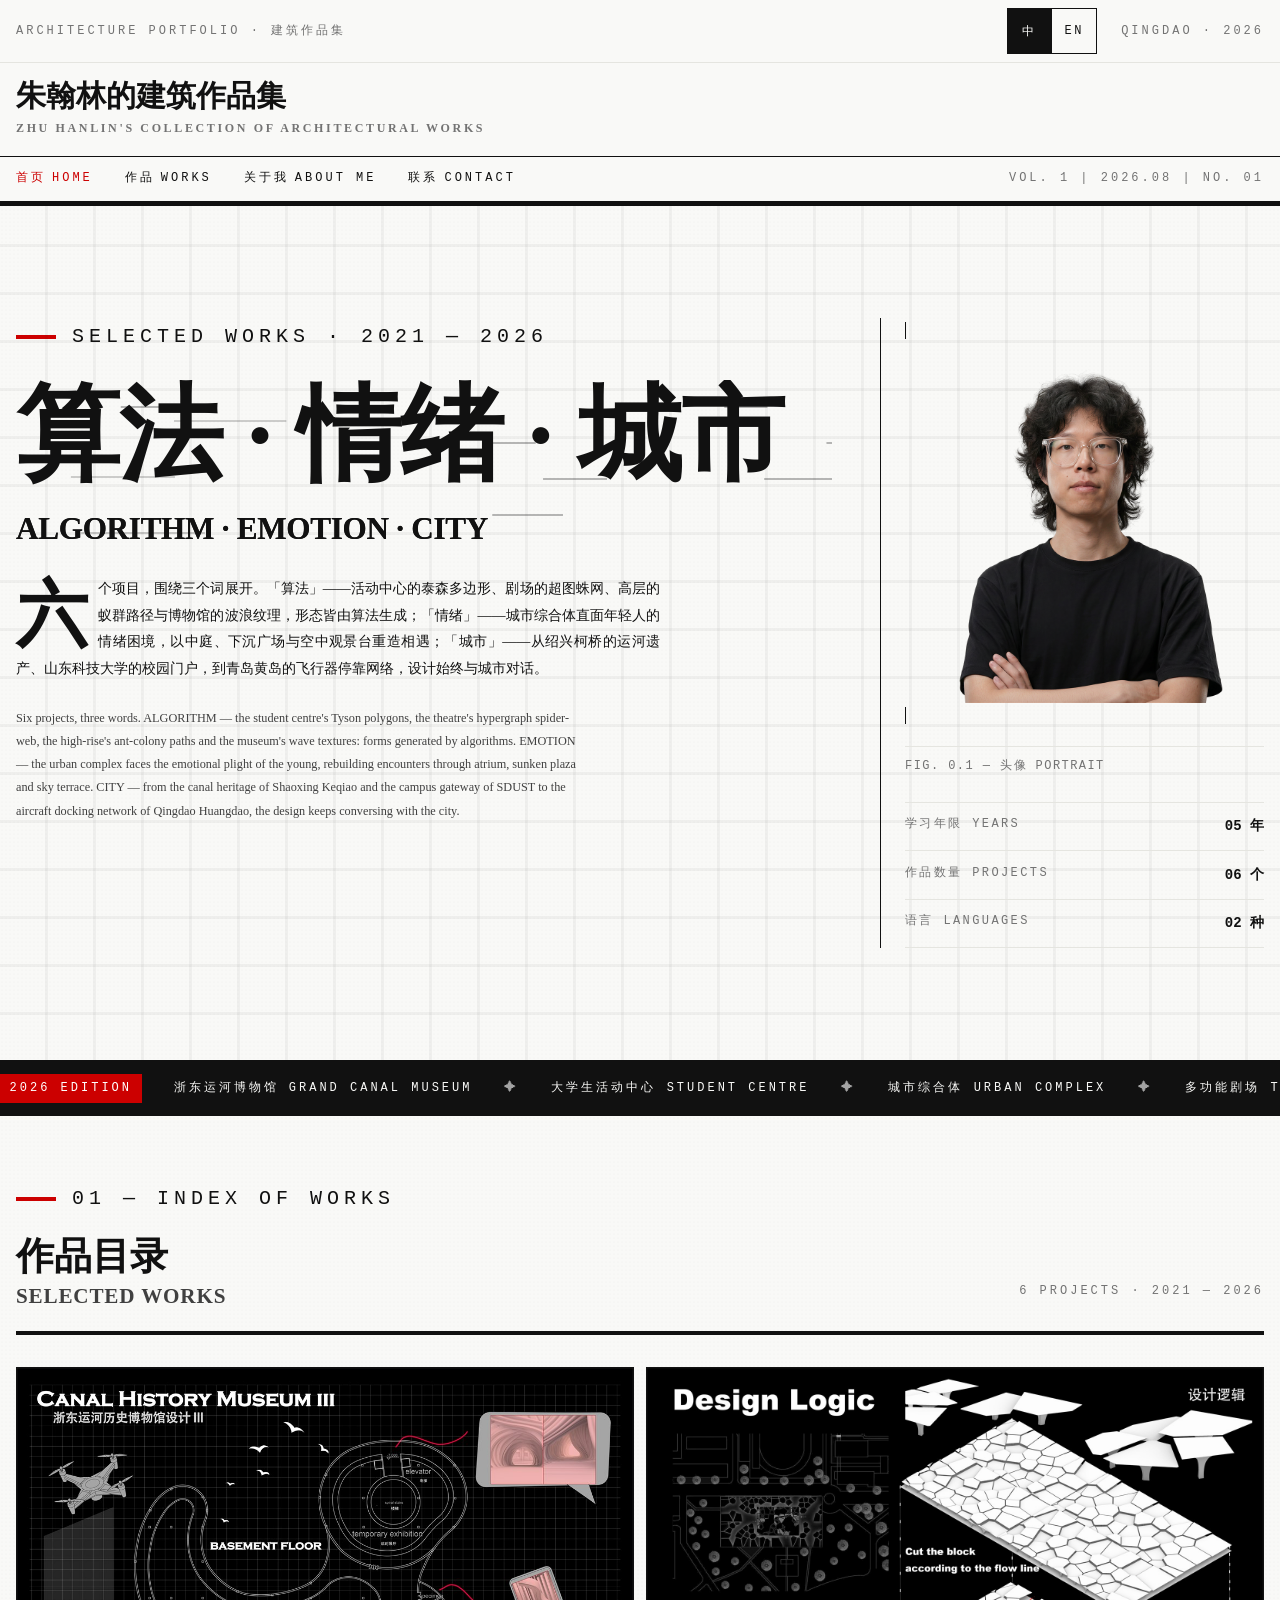
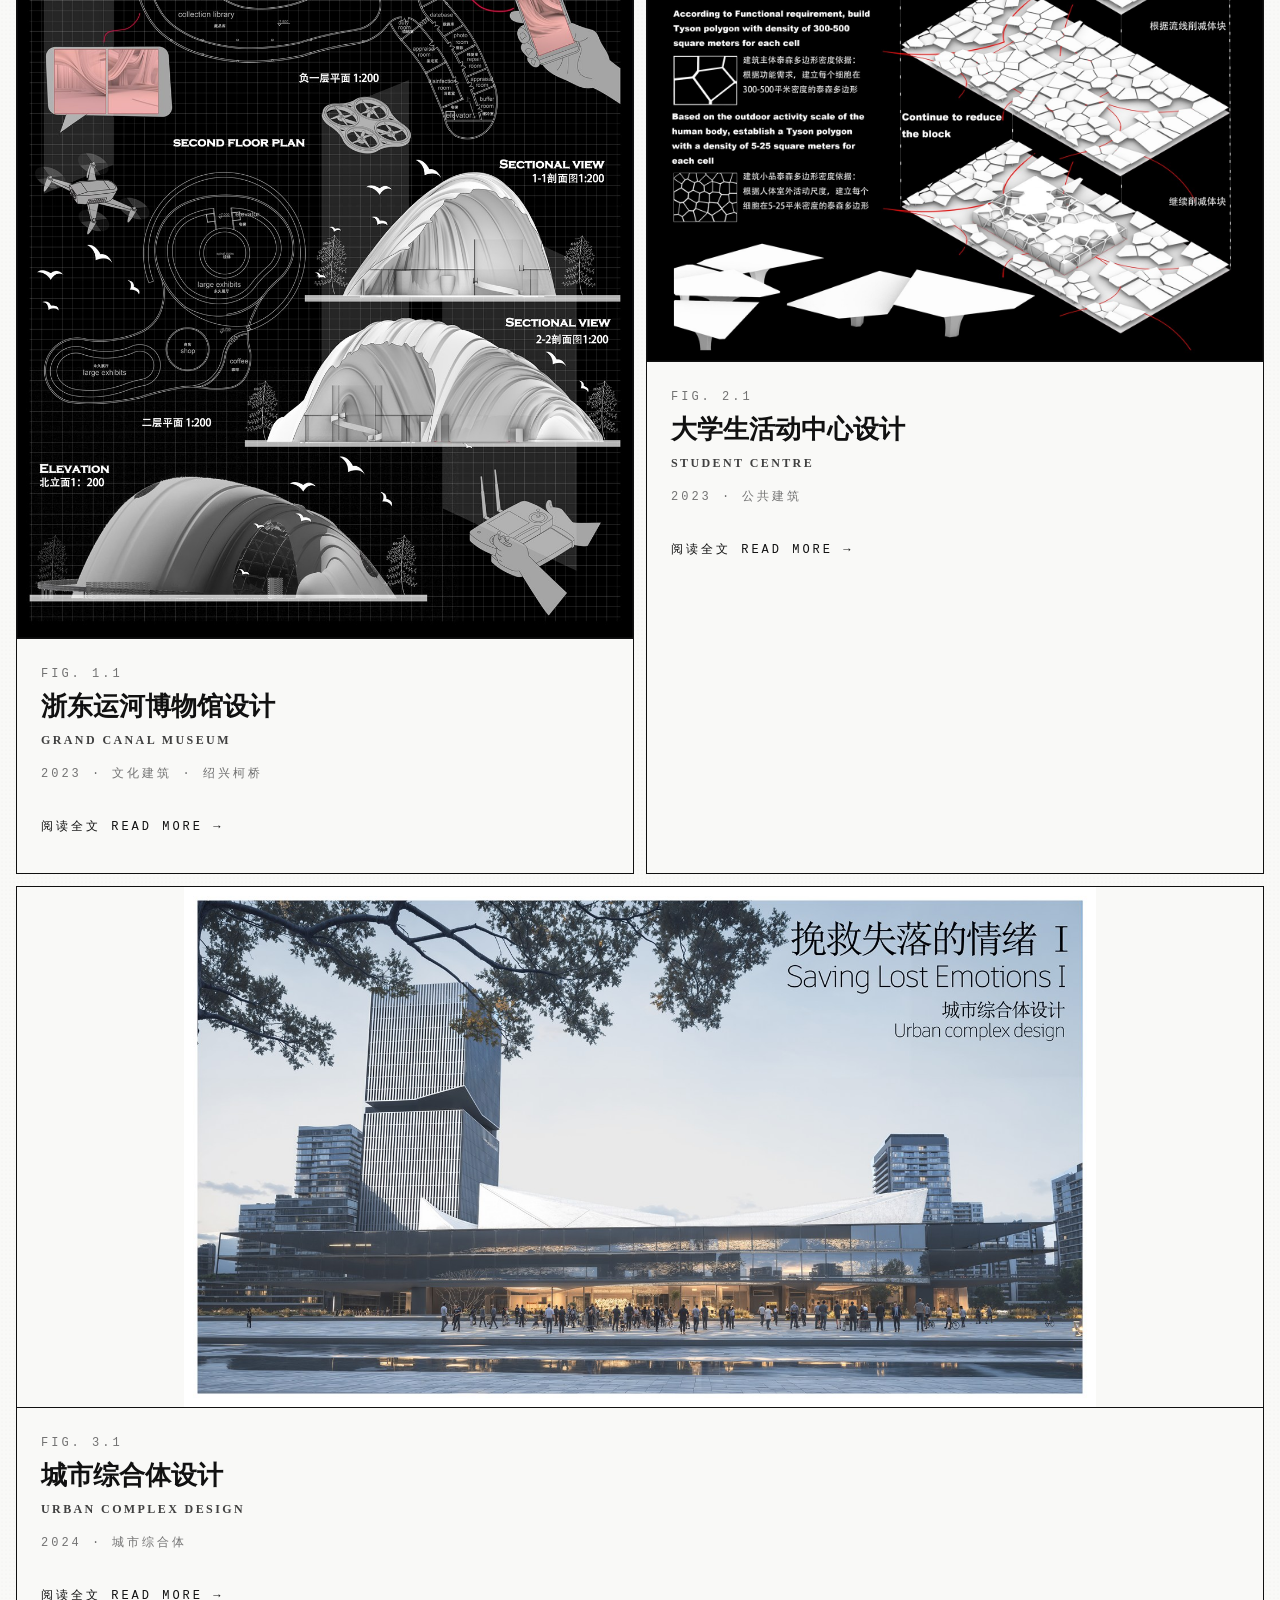
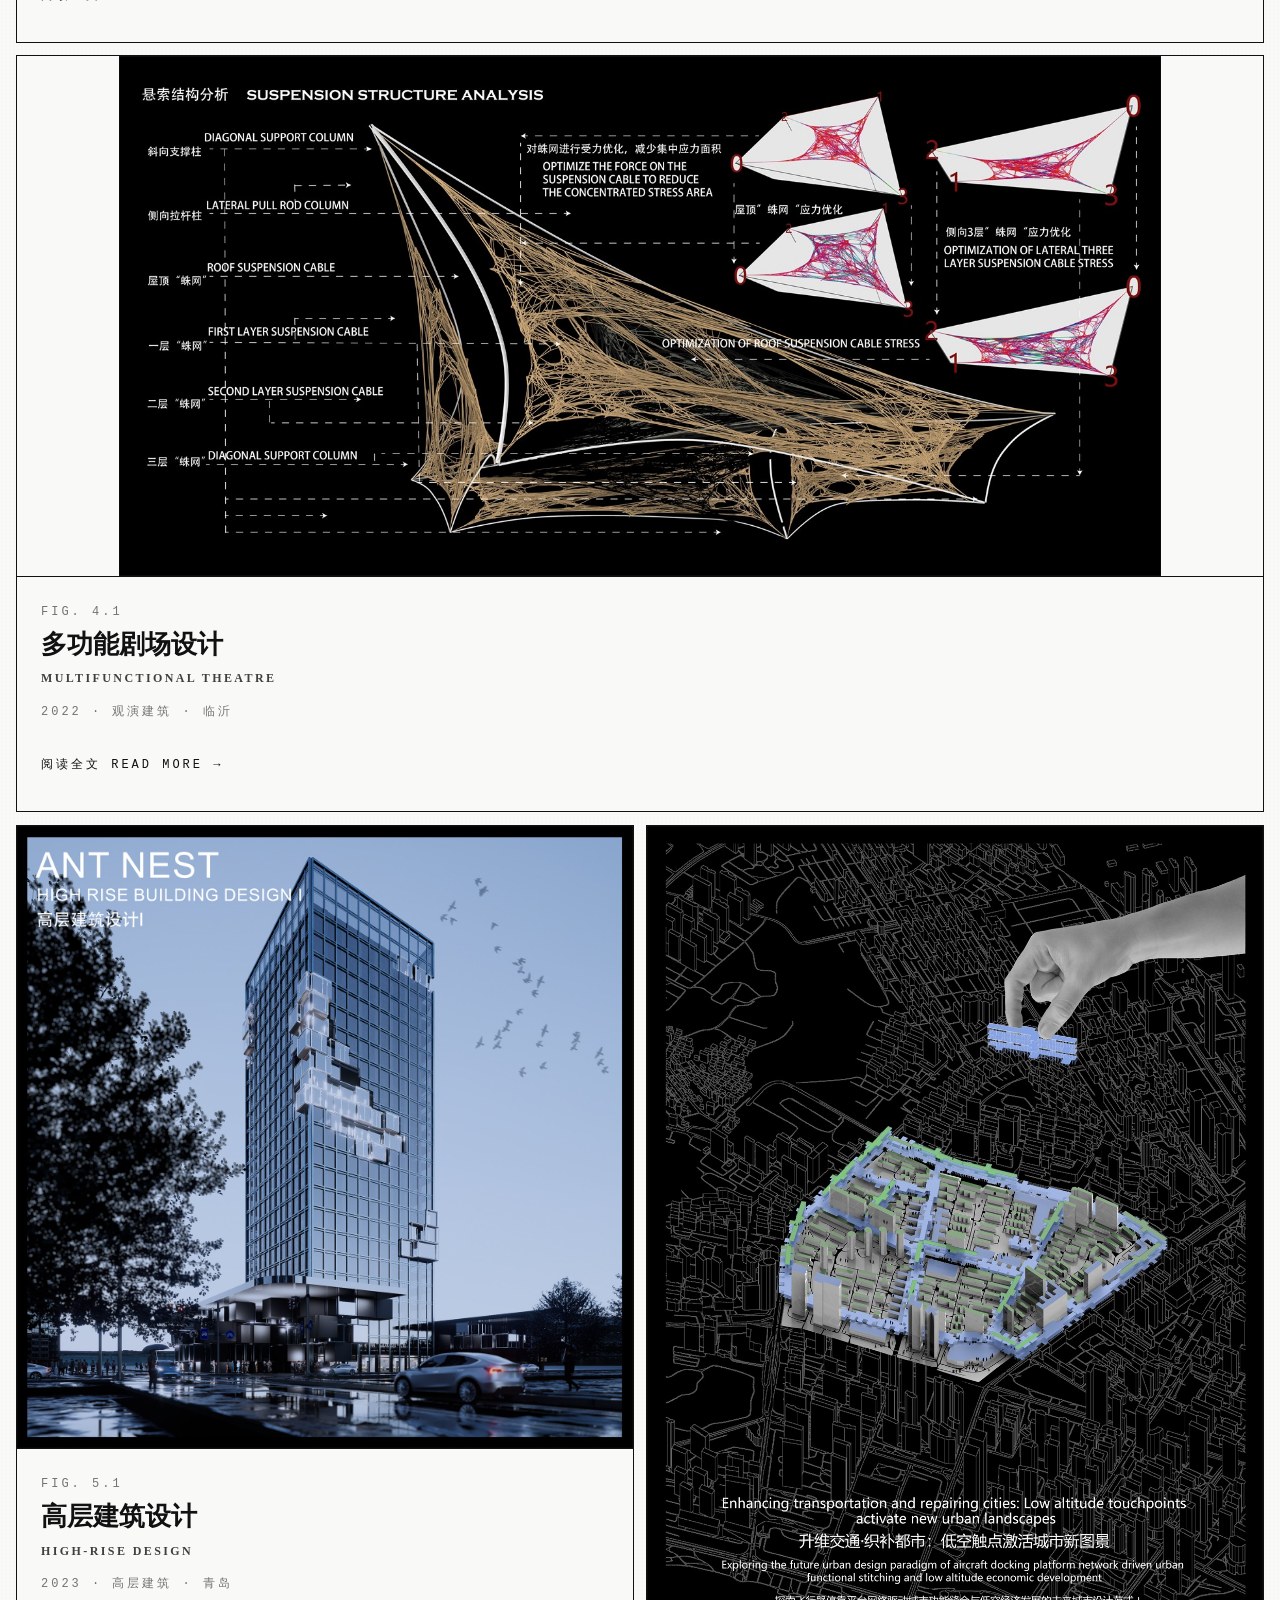
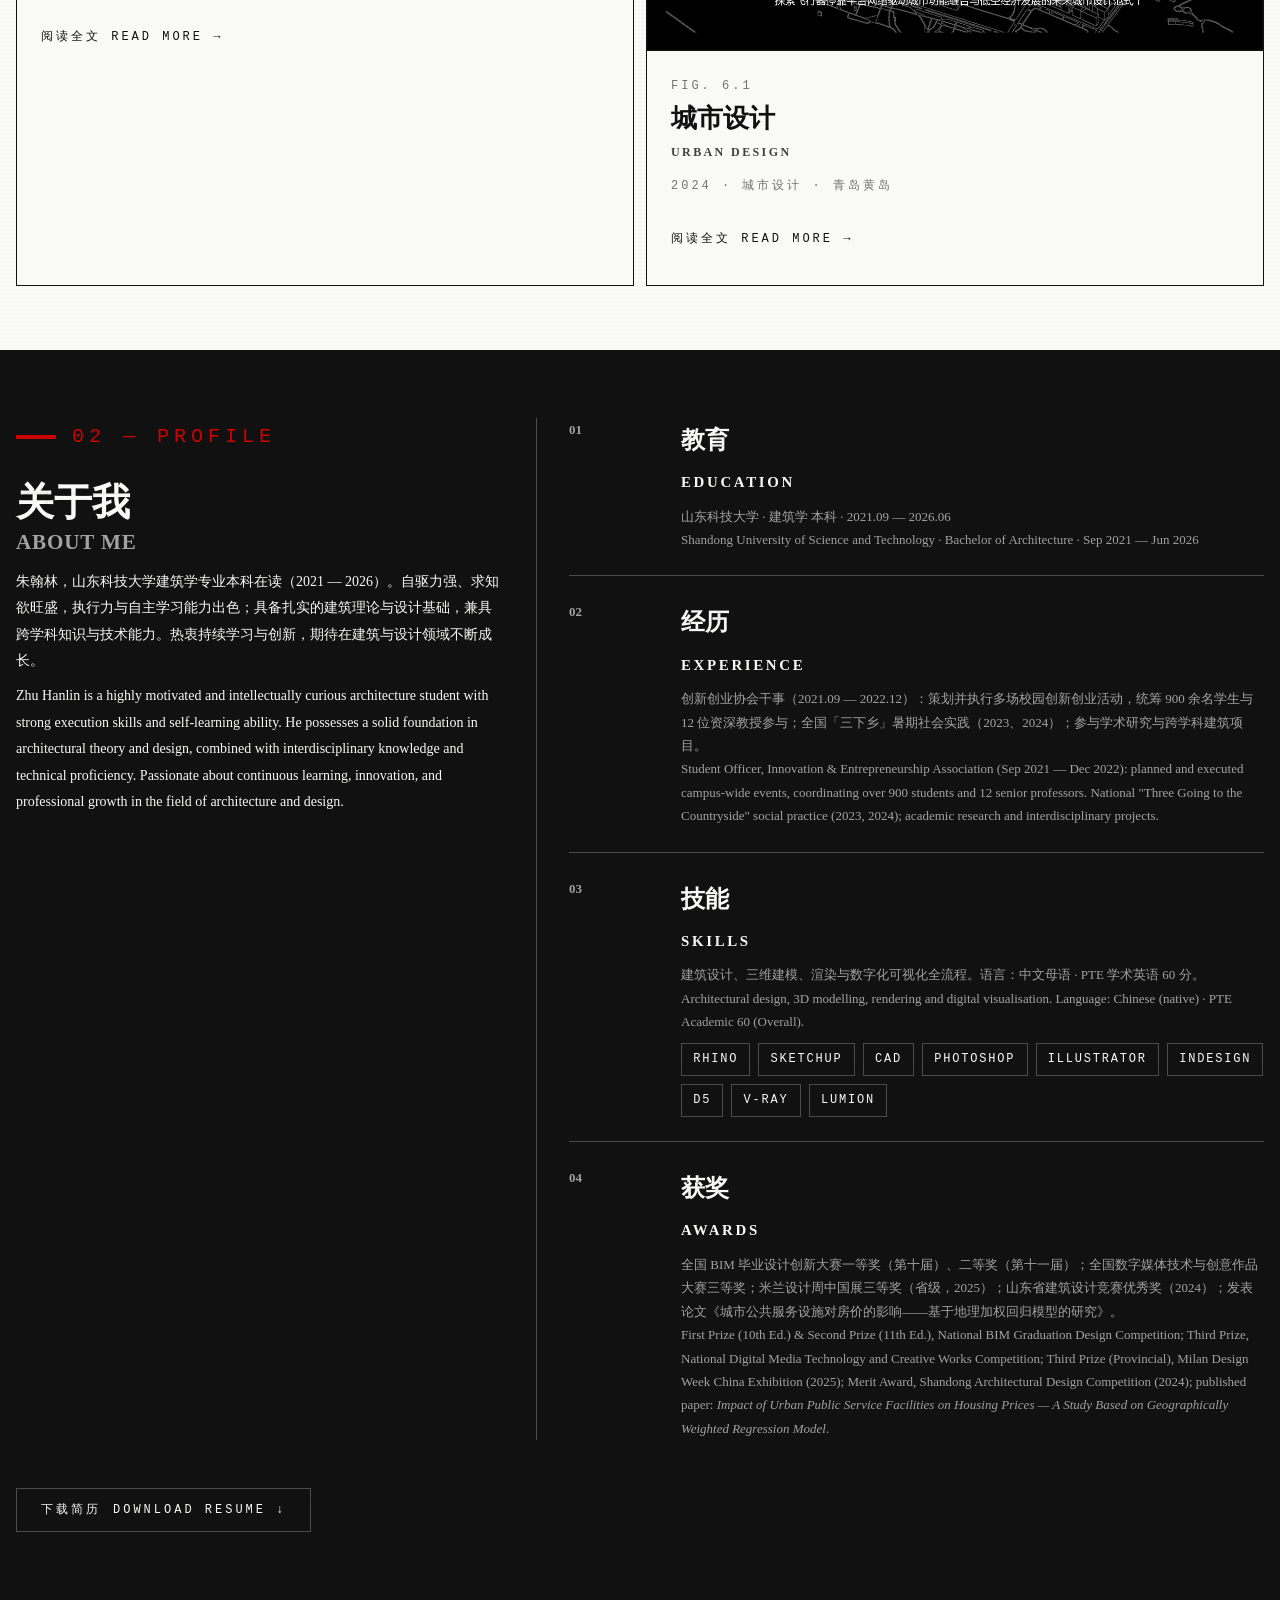
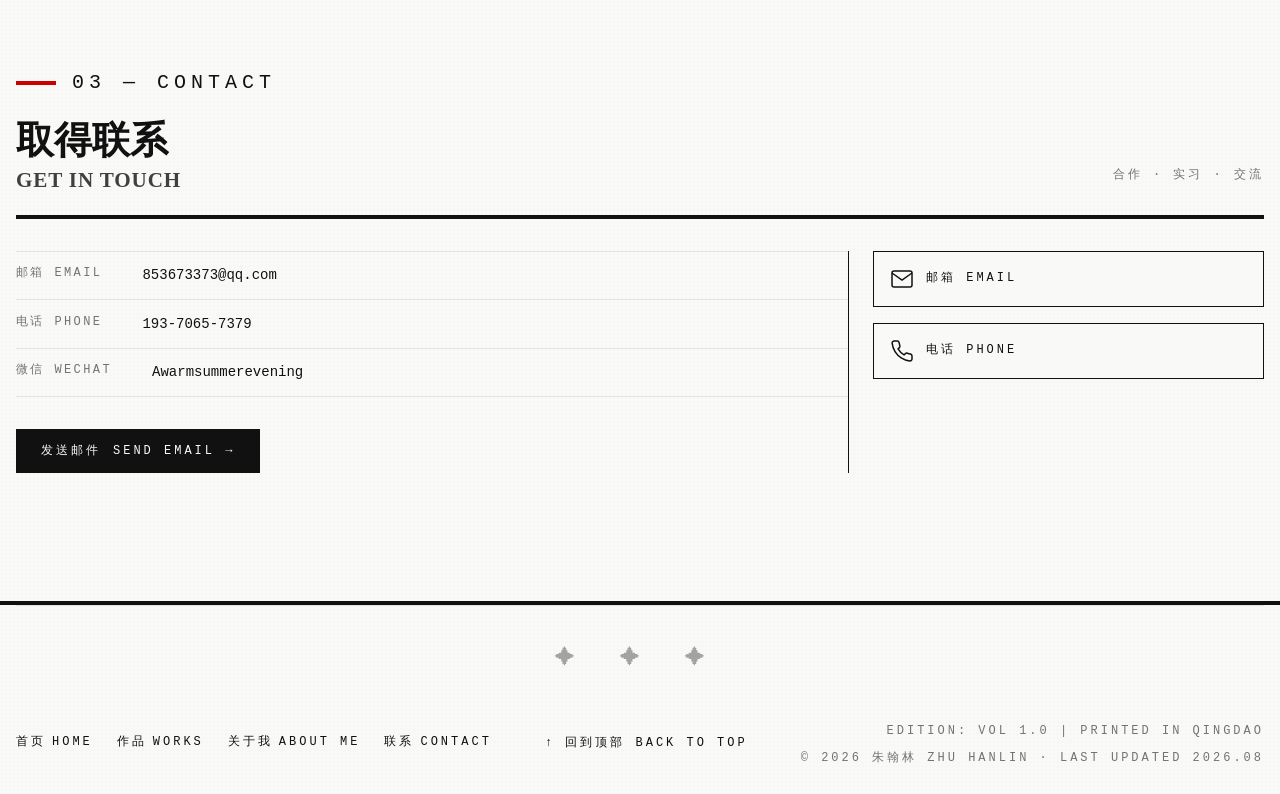
==== commit c7325ff2: "删除封面幻灯效果（JS块、叠层CSS、data-slides属性全部移除），保留悬停放大" ====
--- a/index.html
+++ b/index.html
@@ -113,7 +113,7 @@
         <p class="label-mono sec-head__meta">6 PROJECTS · 2021 — 2026</p>
       </header>
       <div class="g12 rules works">
-        <a class="c6 card-project hard-shadow-hover" href="project-01.html" data-slides="images/project-01/pan-01.jpg,images/project-01/pan-02.jpg,images/project-01/pan-03.jpg,images/project-01/pan-04.jpg,images/project-01/pan-05.jpg,images/project-01/pan-06.jpg,images/project-01/pan-07.jpg,images/project-01/pan-08.jpg,images/project-01/pan-09.jpg,images/project-01/pan-10.jpg,images/project-01/pan-11.jpg,images/project-01/pan-12.jpg,images/project-01/pan-13.jpg,images/project-01/pan-14.jpg">
+        <a class="c6 card-project hard-shadow-hover" href="project-01.html">
           <span class="card-project__img"><img src="images/project-01/cover-01.jpg" alt="浙东运河博物馆设计 主效果图" loading="lazy" class="img-newsprint"></span>
           <span class="card-project__info">
             <span class="label-mono">FIG. 1.1</span>
@@ -123,7 +123,7 @@
             <span class="btn-link"><span class="zh">阅读全文</span> READ MORE →</span>
           </span>
         </a>
-        <a class="c6 card-project hard-shadow-hover" href="project-02.html" data-slides="images/project-02/pan-01.jpg,images/project-02/pan-02.jpg,images/project-02/pan-03.jpg,images/project-02/pan-04.jpg,images/project-02/pan-05.jpg,images/project-02/pan-06.jpg">
+        <a class="c6 card-project hard-shadow-hover" href="project-02.html">
           <span class="card-project__img"><img src="images/project-02/cover-01.jpg" alt="大学生活动中心设计 主效果图" loading="lazy" class="img-newsprint"></span>
           <span class="card-project__info">
             <span class="label-mono">FIG. 2.1</span>
@@ -133,7 +133,7 @@
             <span class="btn-link"><span class="zh">阅读全文</span> READ MORE →</span>
           </span>
         </a>
-        <a class="c12 card-project card-project--full hard-shadow-hover" href="project-03.html" data-slides="images/project-03/pan-01.jpg,images/project-03/pan-02.jpg,images/project-03/pan-03.jpg,images/project-03/pan-04.jpg,images/project-03/pan-05.jpg,images/project-03/pan-06.jpg,images/project-03/pan-07.jpg,images/project-03/pan-08.jpg,images/project-03/pan-09.jpg,images/project-03/pan-10.jpg,images/project-03/pan-11.jpg,images/project-03/pan-12.jpg,images/project-03/pan-13.jpg,images/project-03/pan-14.jpg,images/project-03/pan-15.jpg,images/project-03/pan-16.jpg,images/project-03/pan-17.jpg,images/project-03/pan-18.jpg,images/project-03/pan-19.jpg,images/project-03/pan-20.jpg,images/project-03/pan-21.jpg,images/project-03/pan-22.jpg,images/project-03/pan-23.jpg,images/project-03/pan-24.jpg,images/project-03/pan-25.jpg,images/project-03/pan-26.jpg">
+        <a class="c12 card-project card-project--full hard-shadow-hover" href="project-03.html">
           <span class="card-project__img"><img src="images/project-03/cover-01.jpg" alt="城市综合体设计 主效果图" loading="lazy" class="img-newsprint"></span>
           <span class="card-project__info">
             <span class="label-mono">FIG. 3.1</span>
@@ -143,7 +143,7 @@
             <span class="btn-link"><span class="zh">阅读全文</span> READ MORE →</span>
           </span>
         </a>
-        <a class="c12 card-project card-project--full hard-shadow-hover" href="project-04.html" data-slides="images/project-04/pan-01.jpg,images/project-04/pan-02.jpg,images/project-04/pan-03.jpg,images/project-04/pan-04.jpg,images/project-04/pan-05.jpg,images/project-04/pan-06.jpg,images/project-04/pan-07.jpg,images/project-04/pan-08.jpg,images/project-04/pan-09.jpg,images/project-04/pan-10.jpg,images/project-04/pan-11.jpg,images/project-04/pan-12.jpg,images/project-04/pan-13.jpg,images/project-04/pan-14.jpg">
+        <a class="c12 card-project card-project--full hard-shadow-hover" href="project-04.html">
           <span class="card-project__img"><img src="images/project-04/cover-01.jpg" alt="多功能剧场设计 主效果图" loading="lazy" class="img-newsprint"></span>
           <span class="card-project__info">
             <span class="label-mono">FIG. 4.1</span>
@@ -153,7 +153,7 @@
             <span class="btn-link"><span class="zh">阅读全文</span> READ MORE →</span>
           </span>
         </a>
-        <a class="c6 card-project hard-shadow-hover" href="project-05.html" data-slides="images/project-05/pan-01.jpg,images/project-05/pan-02.jpg,images/project-05/pan-03.jpg,images/project-05/pan-04.jpg,images/project-05/pan-05.jpg,images/project-05/pan-06.jpg,images/project-05/pan-07.jpg,images/project-05/pan-08.jpg,images/project-05/pan-09.jpg,images/project-05/pan-10.jpg,images/project-05/pan-11.jpg,images/project-05/pan-12.jpg">
+        <a class="c6 card-project hard-shadow-hover" href="project-05.html">
           <span class="card-project__img"><img src="images/project-05/cover-01.jpg" alt="高层建筑设计 主效果图" loading="lazy" class="img-newsprint"></span>
           <span class="card-project__info">
             <span class="label-mono">FIG. 5.1</span>
@@ -163,7 +163,7 @@
             <span class="btn-link"><span class="zh">阅读全文</span> READ MORE →</span>
           </span>
         </a>
-        <a class="c6 card-project hard-shadow-hover" href="project-06.html" data-slides="images/project-06/pan-01.jpg,images/project-06/pan-02.jpg,images/project-06/pan-03.jpg,images/project-06/pan-04.jpg,images/project-06/pan-05.jpg,images/project-06/pan-06.jpg,images/project-06/pan-07.jpg,images/project-06/pan-08.jpg,images/project-06/pan-09.jpg,images/project-06/pan-10.jpg,images/project-06/pan-11.jpg,images/project-06/pan-12.jpg">
+        <a class="c6 card-project hard-shadow-hover" href="project-06.html">
           <span class="card-project__img"><img src="images/project-06/cover-01.jpg" alt="城市设计 主效果图" loading="lazy" class="img-newsprint"></span>
           <span class="card-project__info">
             <span class="label-mono">FIG. 6.1</span>
--- a/css/styles.css
+++ b/css/styles.css
@@ -369,9 +369,9 @@
 }
 .card-project__meta { margin-top: .3rem; }
 .card-project .btn-link { margin-top: .8rem; align-self: flex-start; }
-.card-project__img { overflow: hidden; border-bottom: var(--bd); }
-.card-project__img img { width: 100%; height: auto; transition: transform var(--dur) var(--ease); }
-.card-project:hover .card-project__img img { transform: scale(1.05); }
+.card-project__img { position: relative; display: block; overflow: hidden; border-bottom: var(--bd); transition: transform .3s var(--ease); }
+.card-project__img img { width: 100%; height: auto; }
+.card-project:hover .card-project__img { transform: scale(1.07); } /* 悬停放大、移开缩小（用户 2026-08-20 卡片模式） */
 .card-project:hover .card-project__title { text-decoration: underline;
   text-decoration-color: var(--c-accent); text-decoration-thickness: 4px; text-underline-offset: 5px; }
 
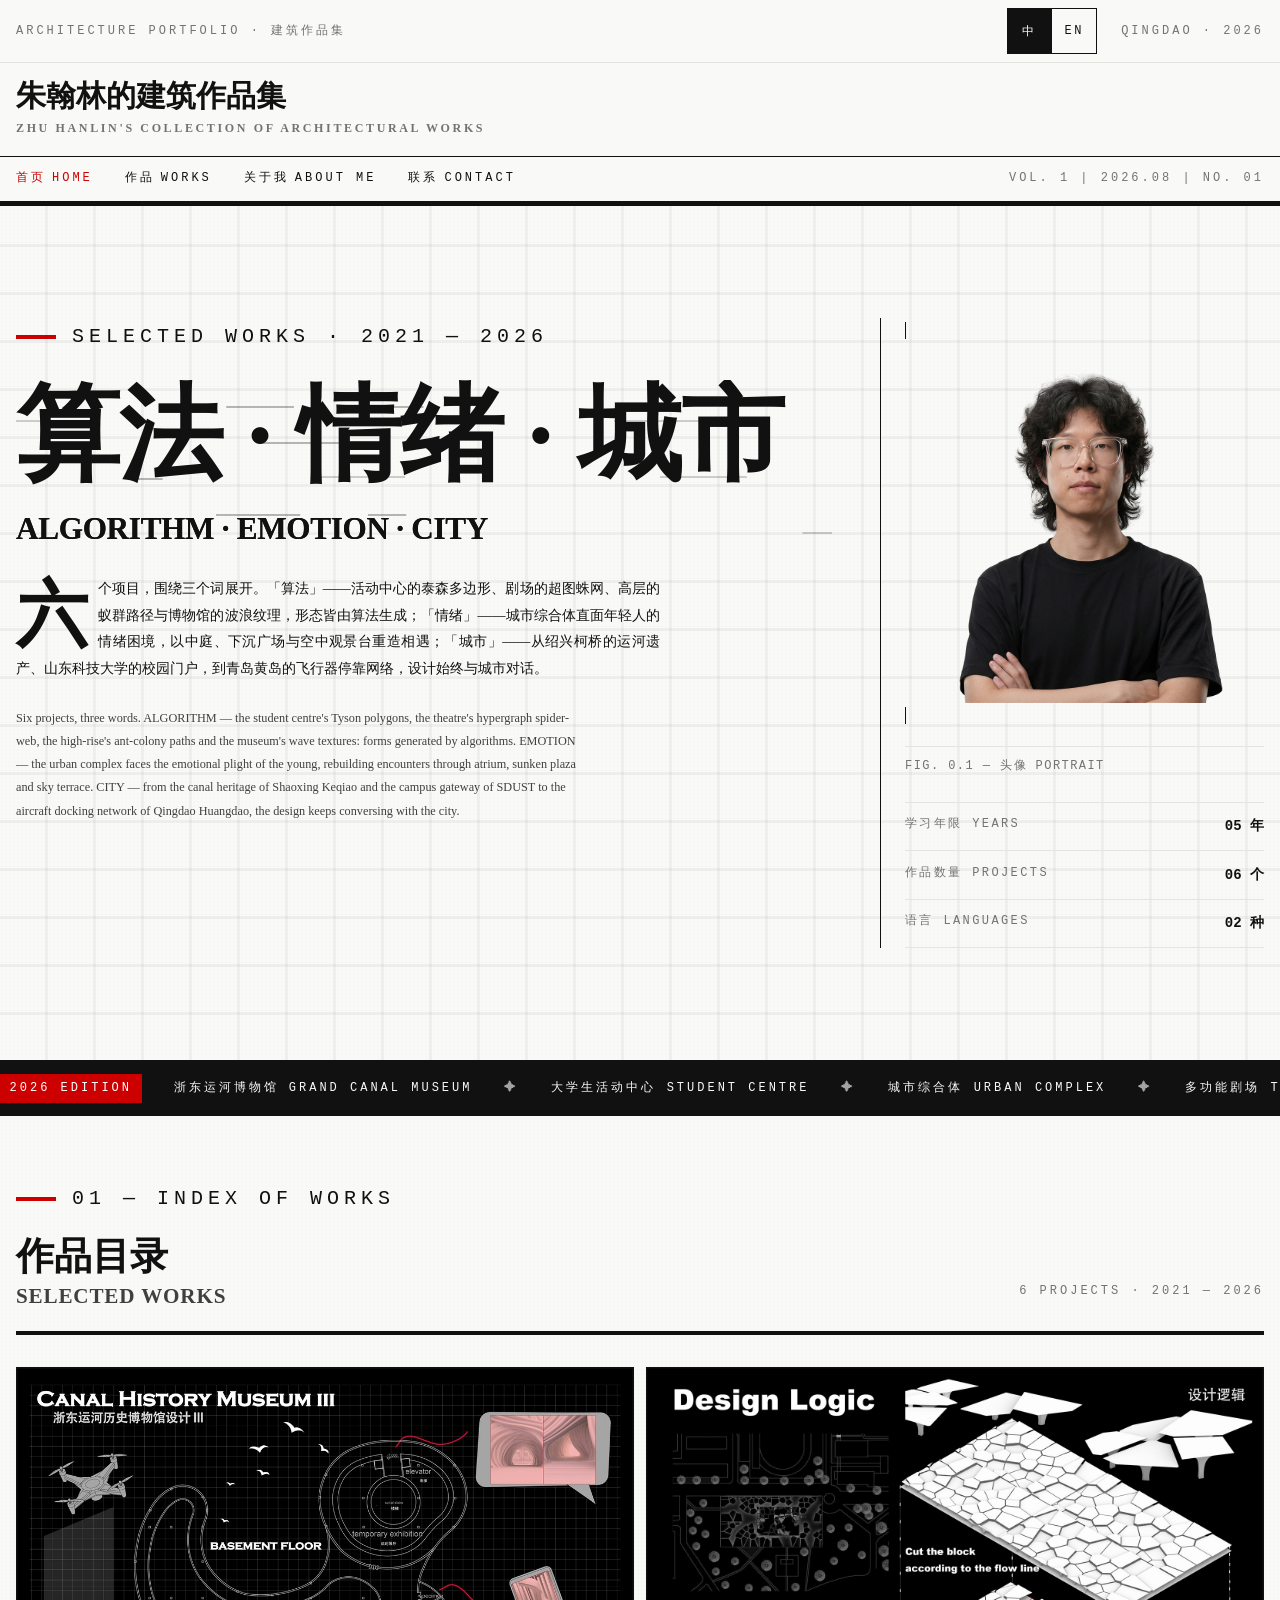
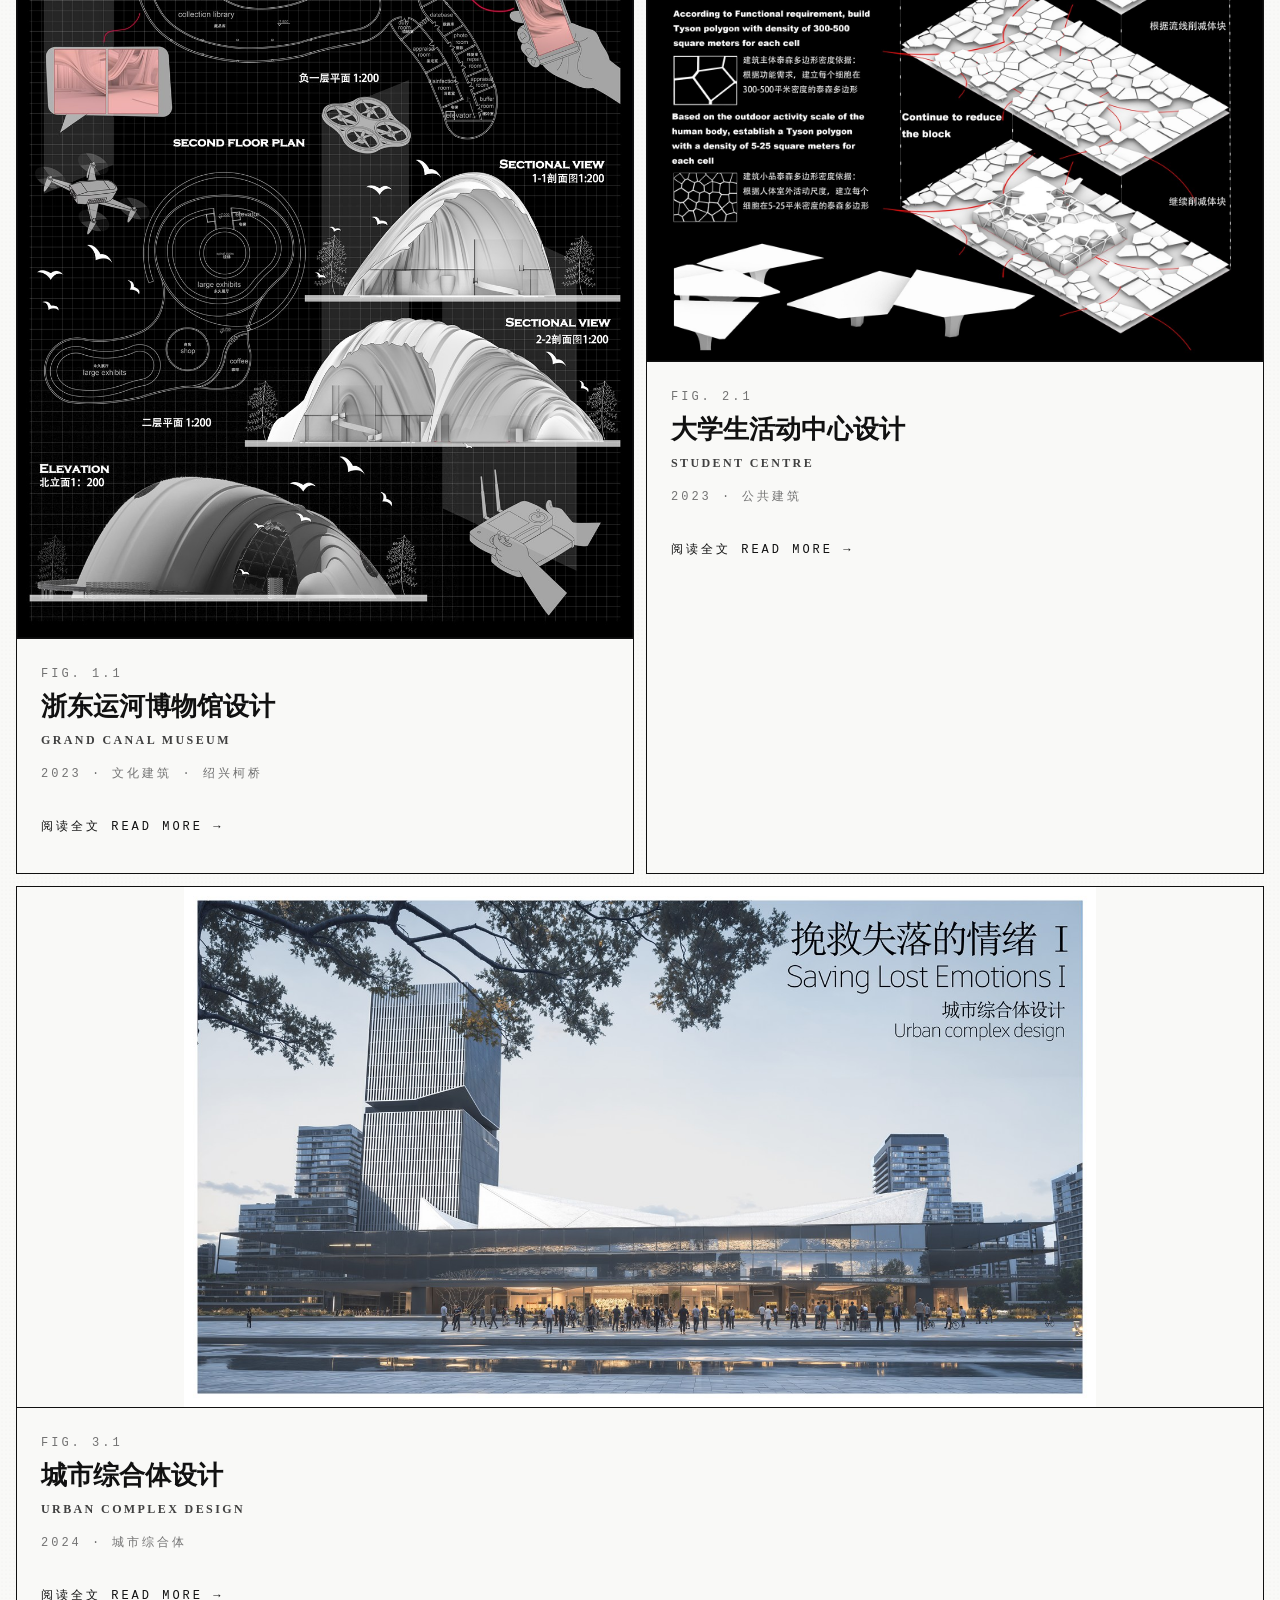
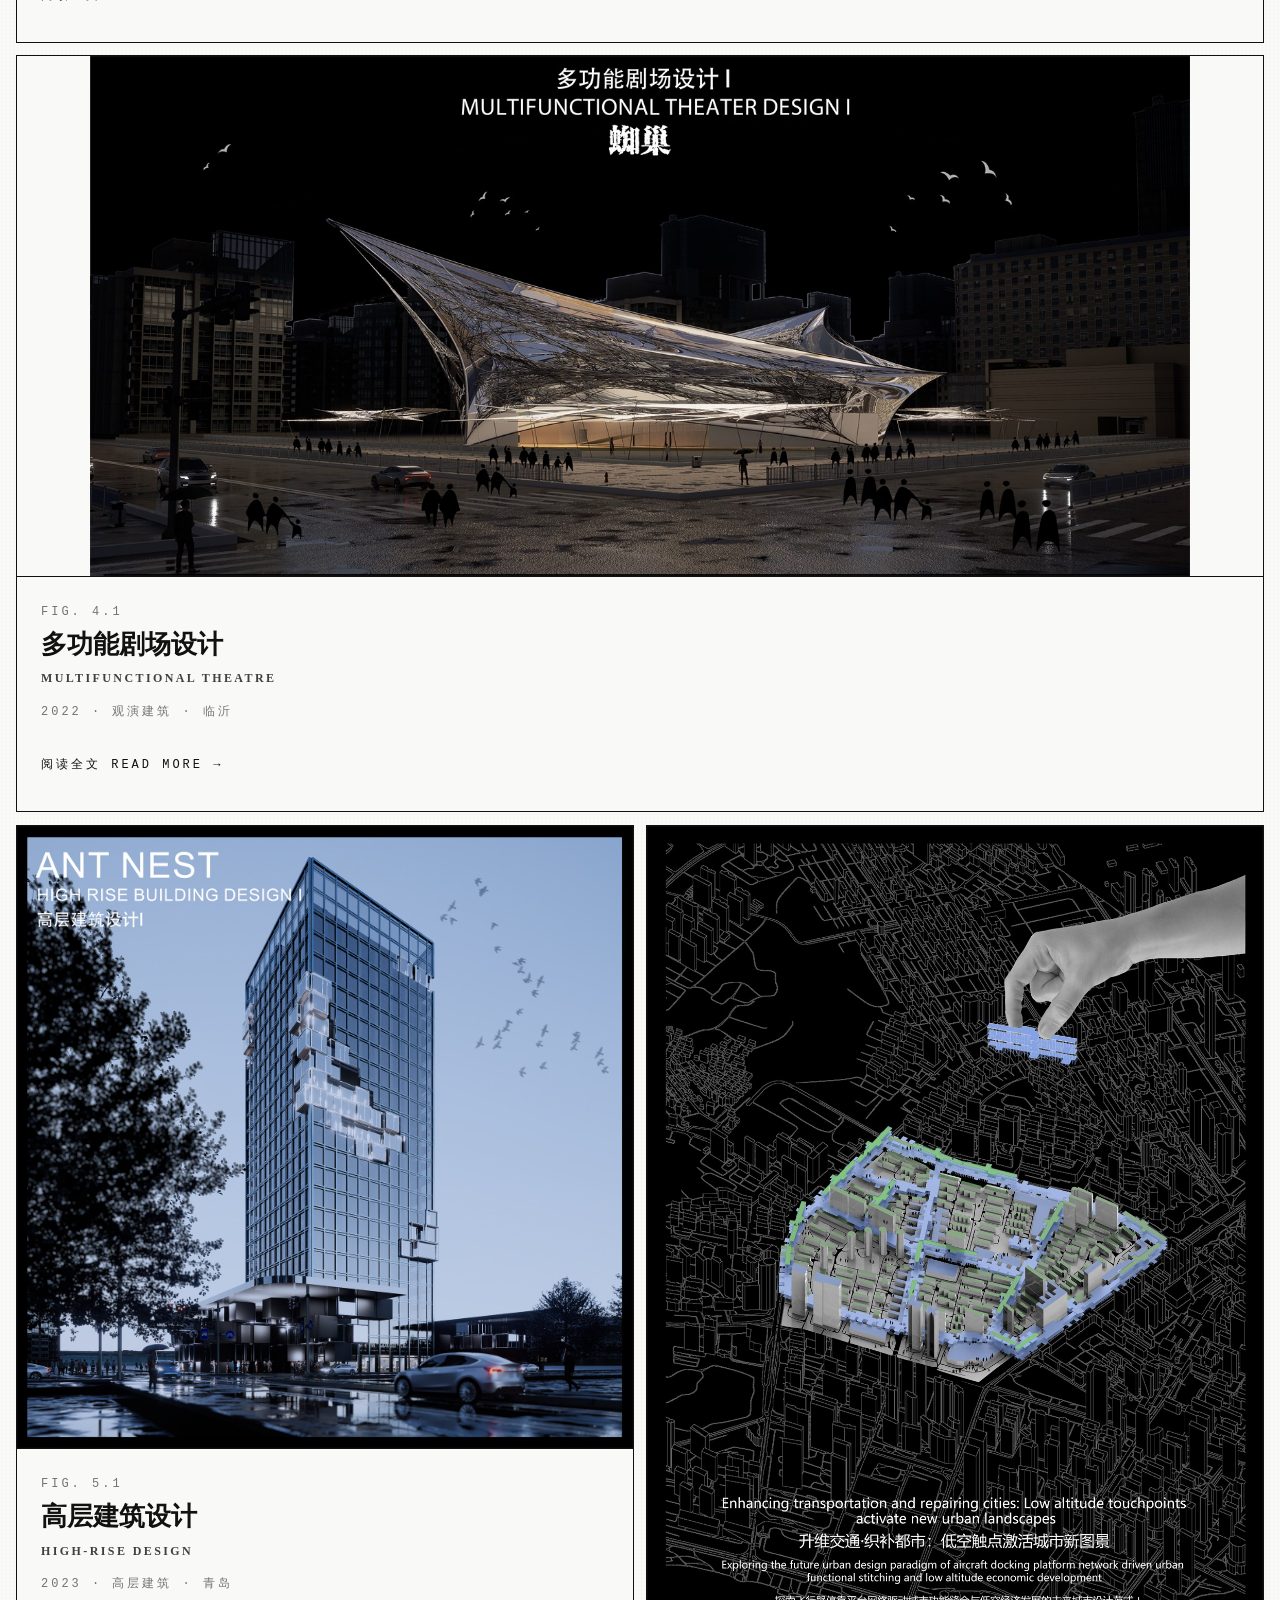
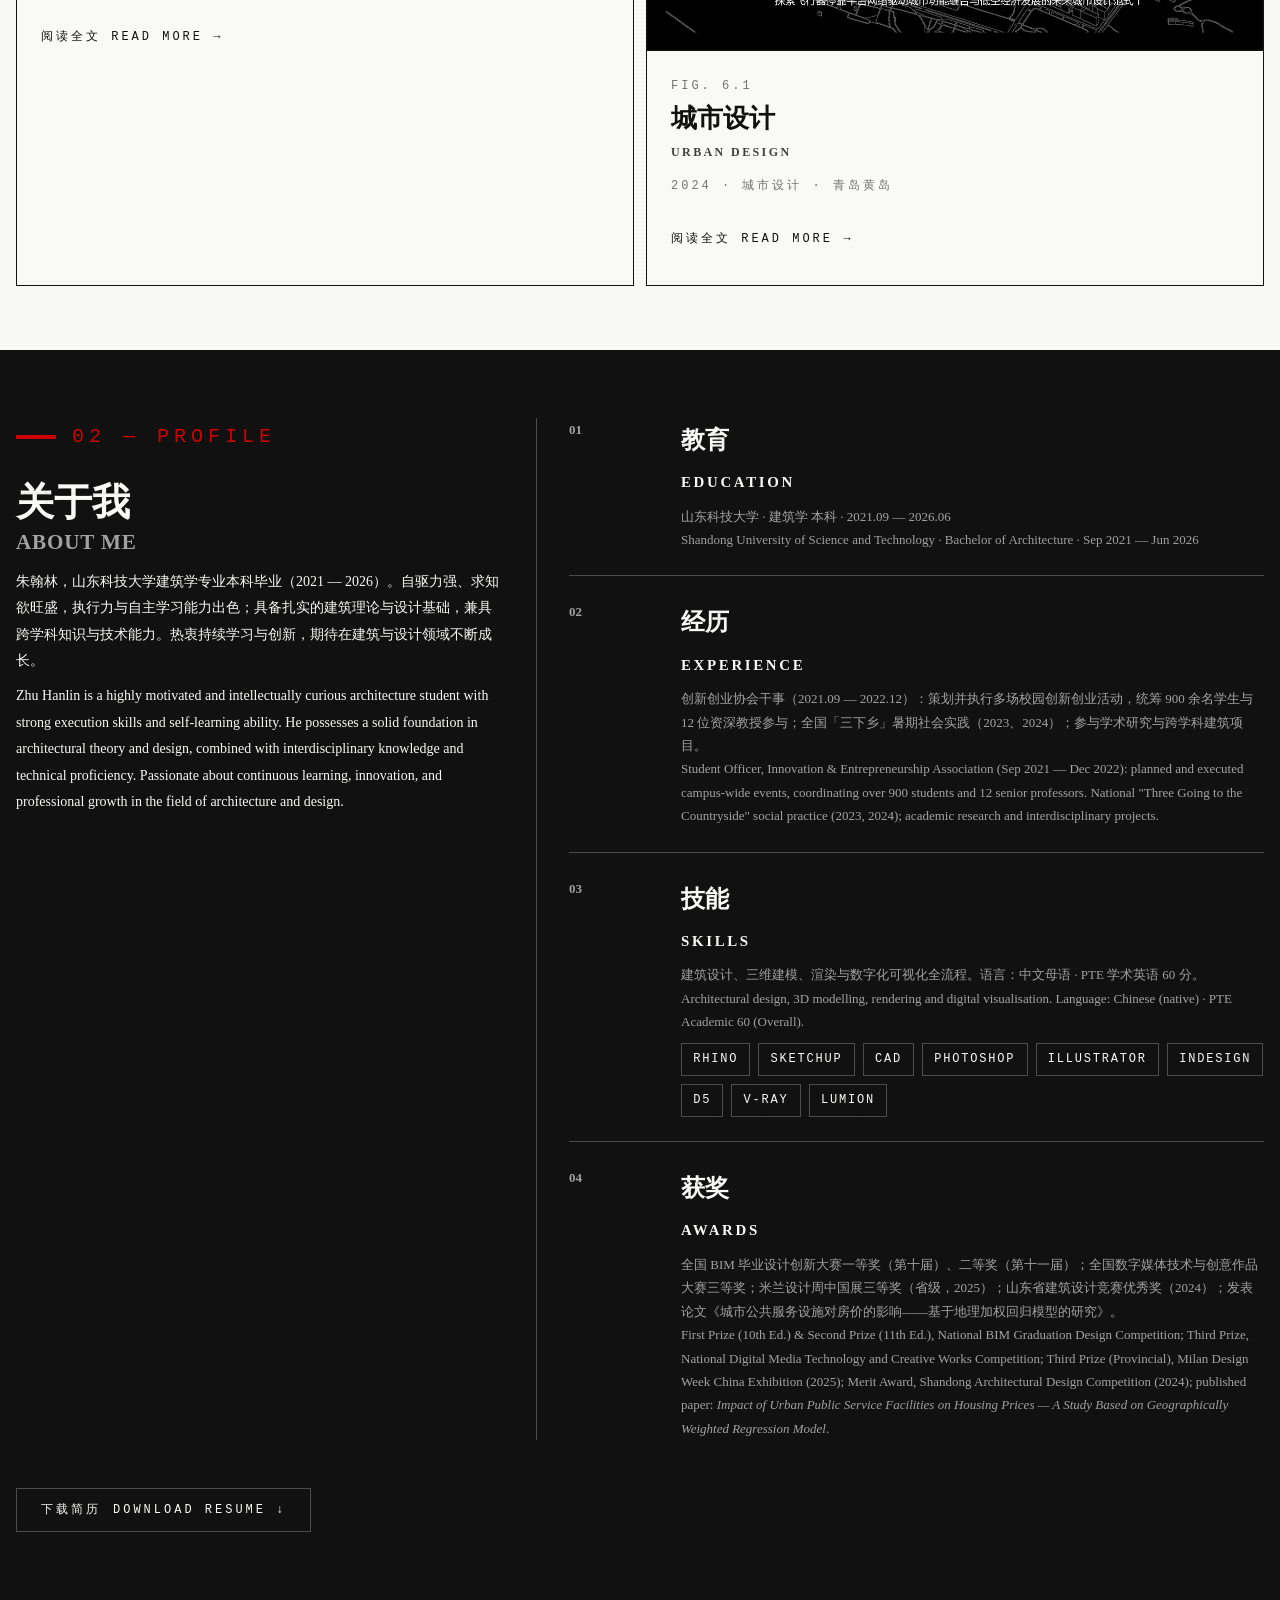
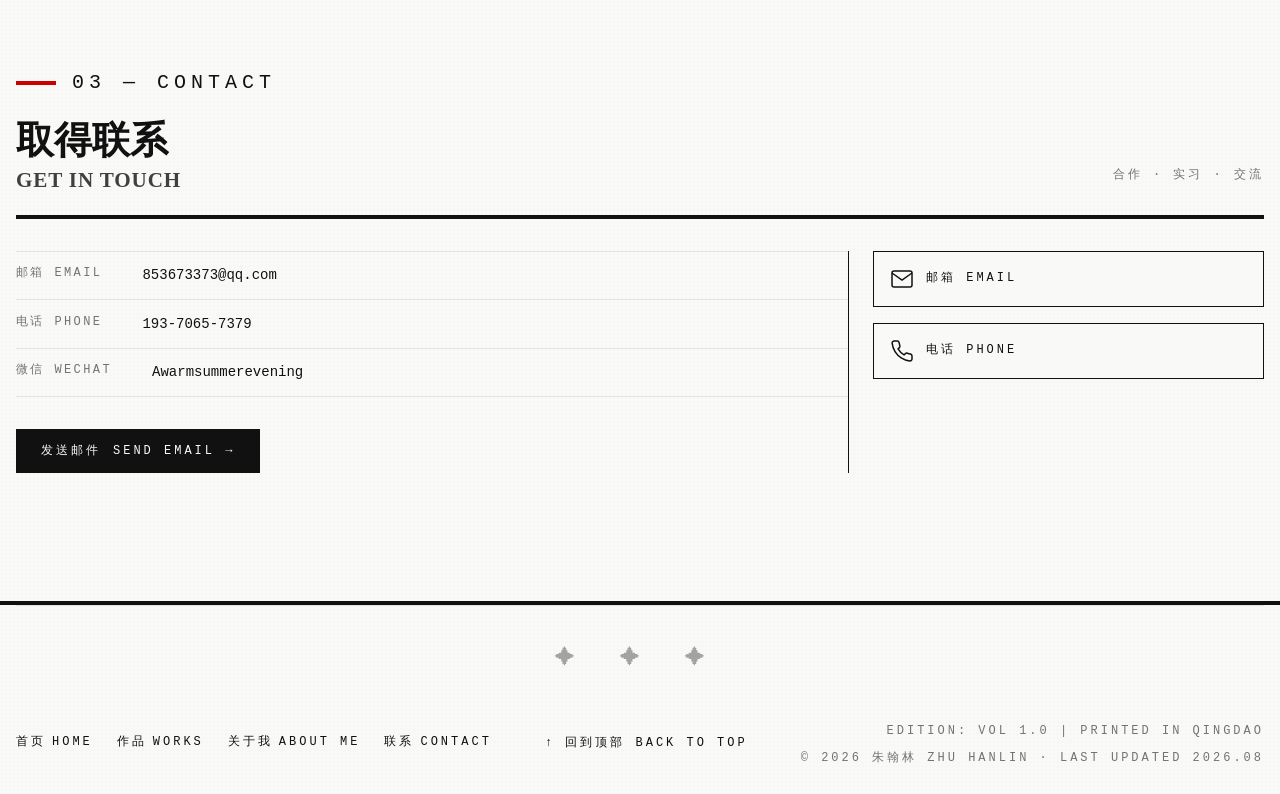
==== commit a41ec9d1: "关于我：「本科在读」改「本科毕业」" ====
--- a/index.html
+++ b/index.html
@@ -183,7 +183,7 @@
       <div class="c5">
         <p class="kicker kicker--red">02 — PROFILE</p>
         <h2 class="h2" id="about-title"><span class="zh">关于我</span> <span class="h2__en">ABOUT ME</span></h2>
-        <p class="zh">朱翰林，山东科技大学建筑学专业本科在读（2021 — 2026）。自驱力强、求知欲旺盛，执行力与自主学习能力出色；具备扎实的建筑理论与设计基础，兼具跨学科知识与技术能力。热衷持续学习与创新，期待在建筑与设计领域不断成长。</p>
+        <p class="zh">朱翰林，山东科技大学建筑学专业本科毕业（2021 — 2026）。自驱力强、求知欲旺盛，执行力与自主学习能力出色；具备扎实的建筑理论与设计基础，兼具跨学科知识与技术能力。热衷持续学习与创新，期待在建筑与设计领域不断成长。</p>
         <p lang="en">Zhu Hanlin is a highly motivated and intellectually curious architecture student with strong execution skills and self-learning ability. He possesses a solid foundation in architectural theory and design, combined with interdisciplinary knowledge and technical proficiency. Passionate about continuous learning, innovation, and professional growth in the field of architecture and design.</p>
       </div>
       <div class="c7 steps">
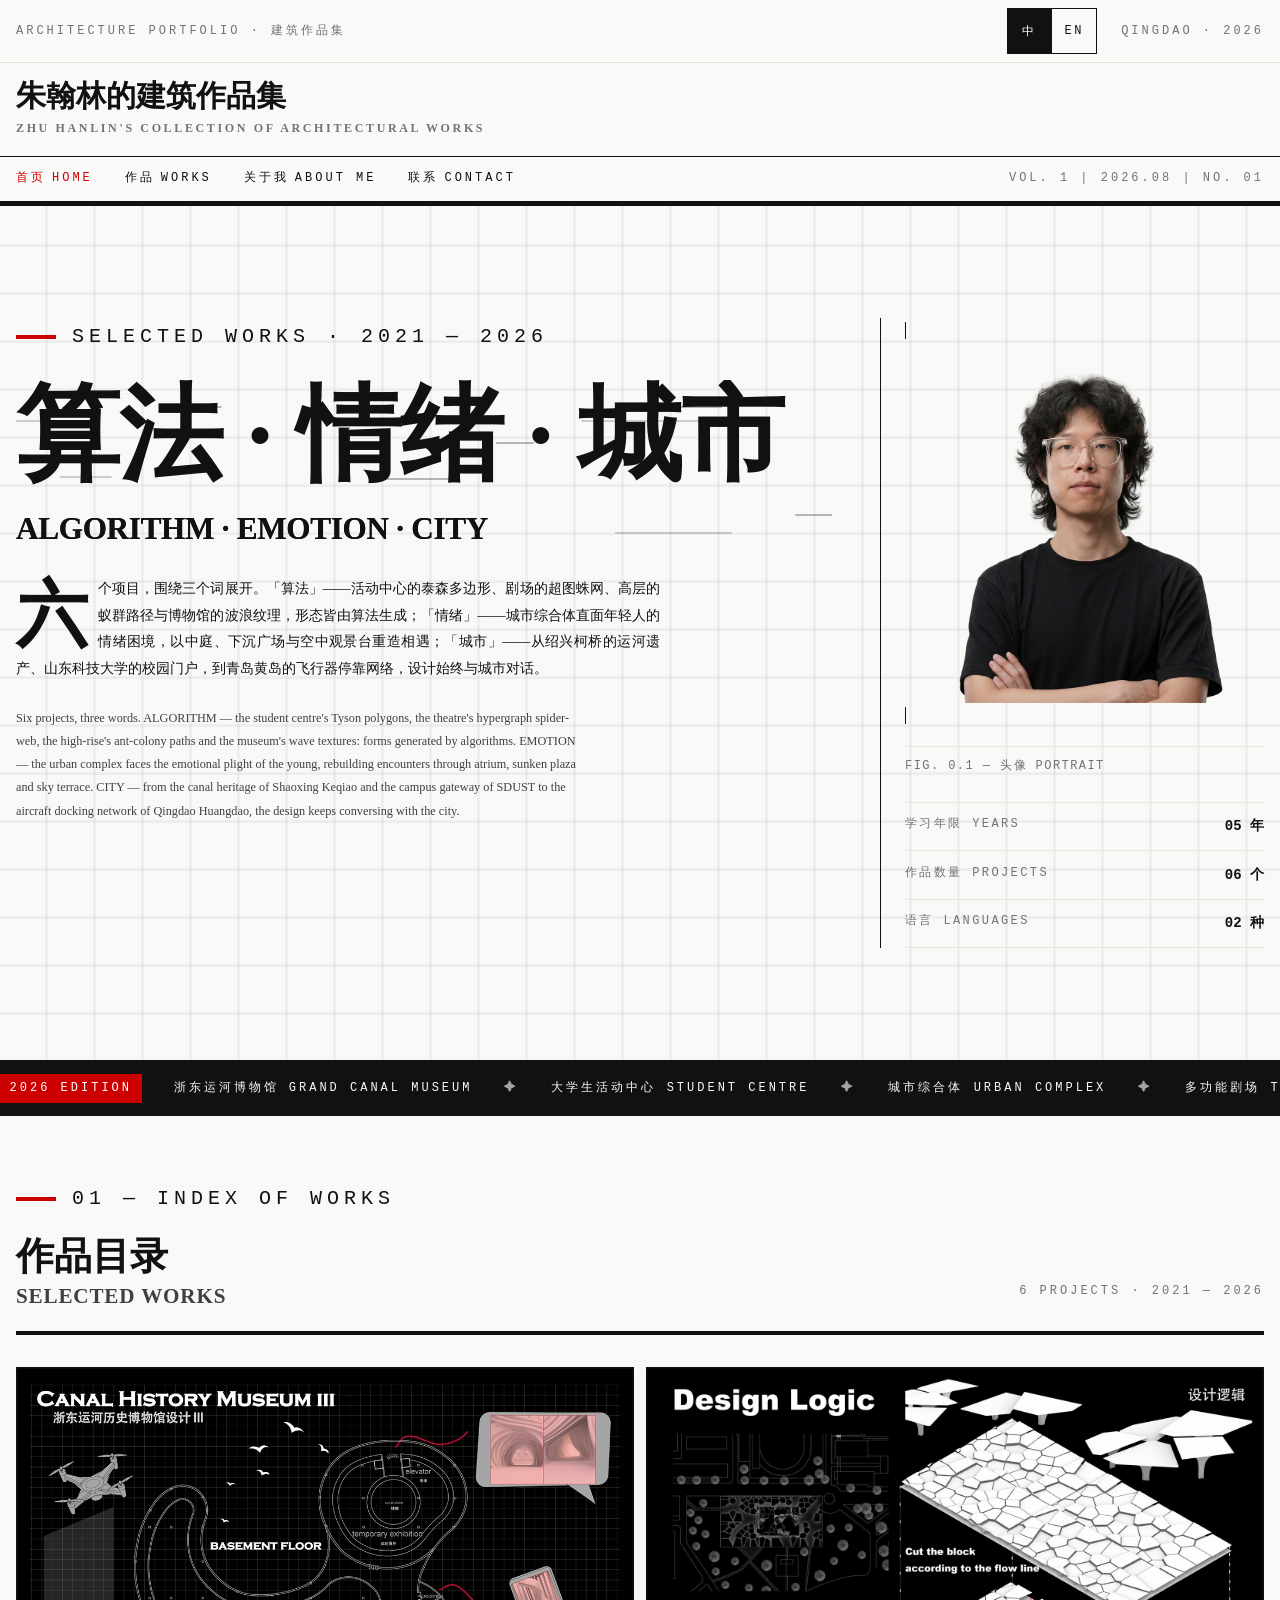
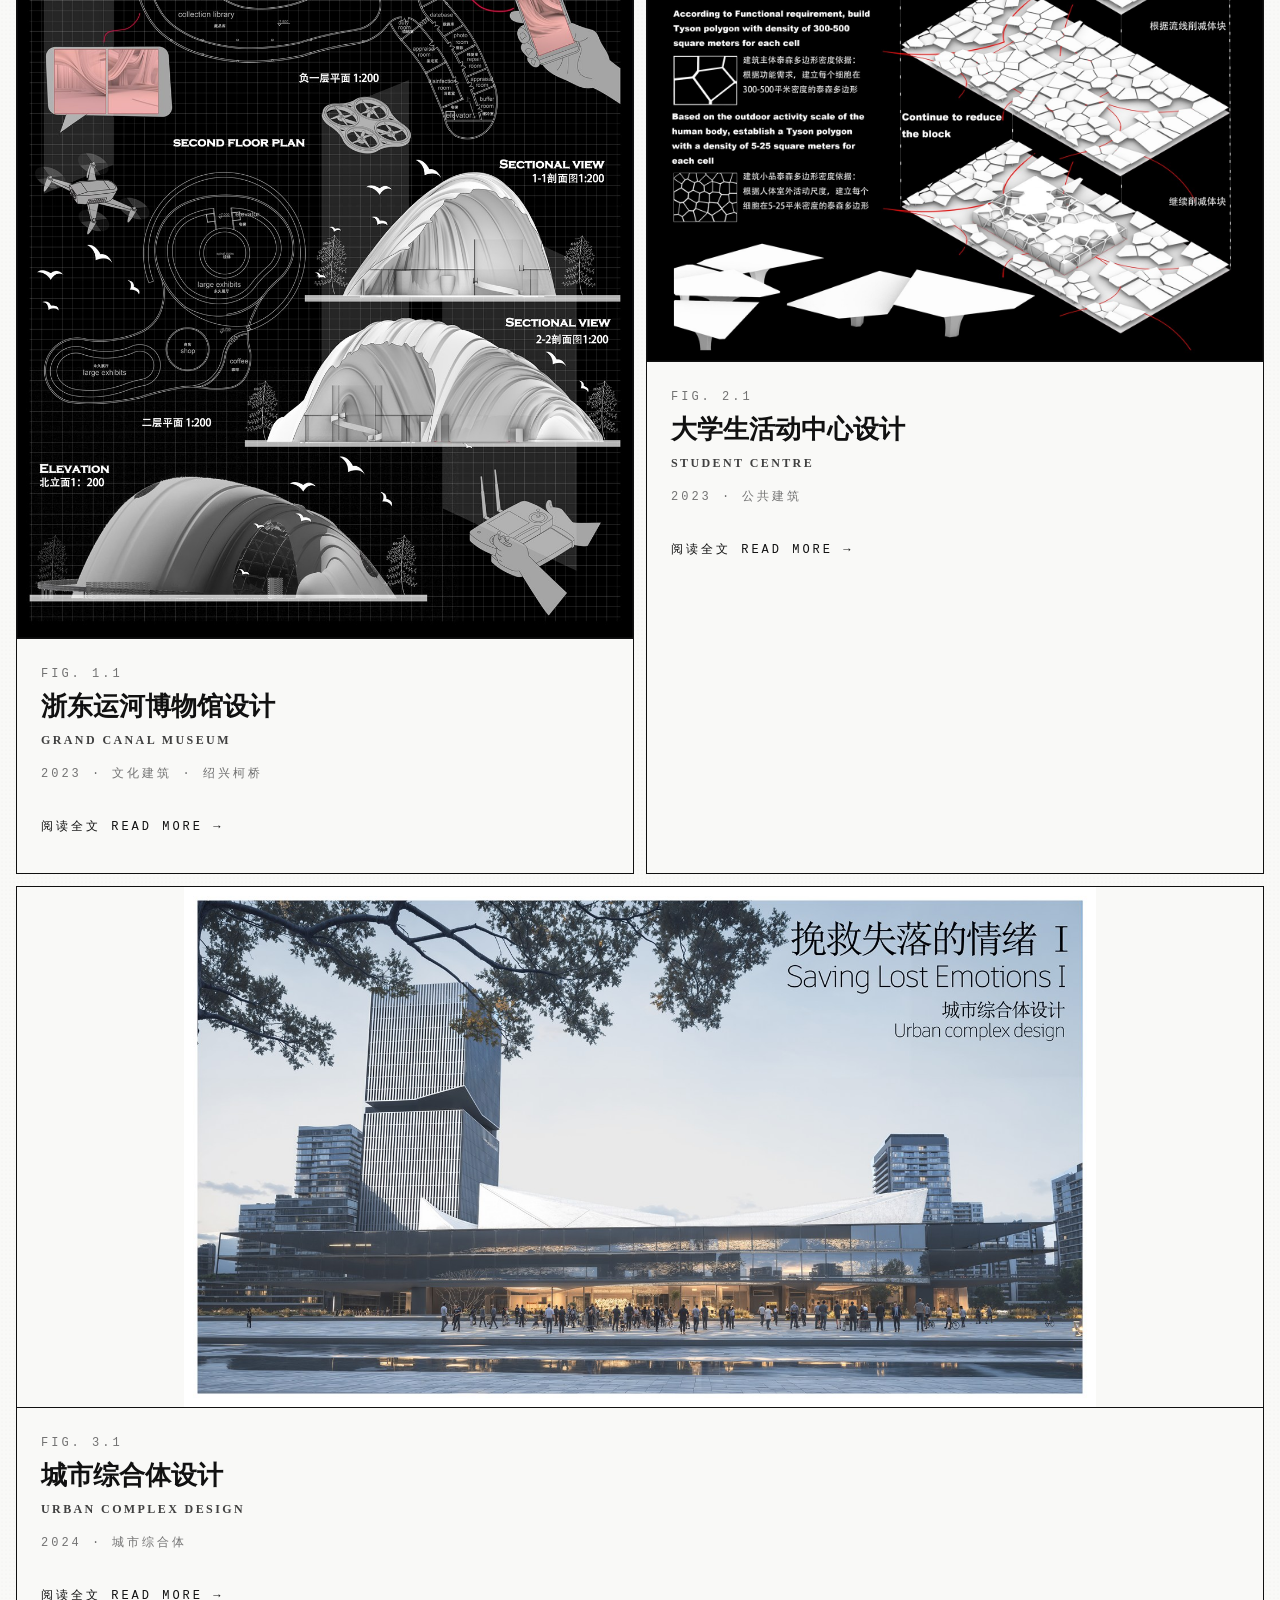
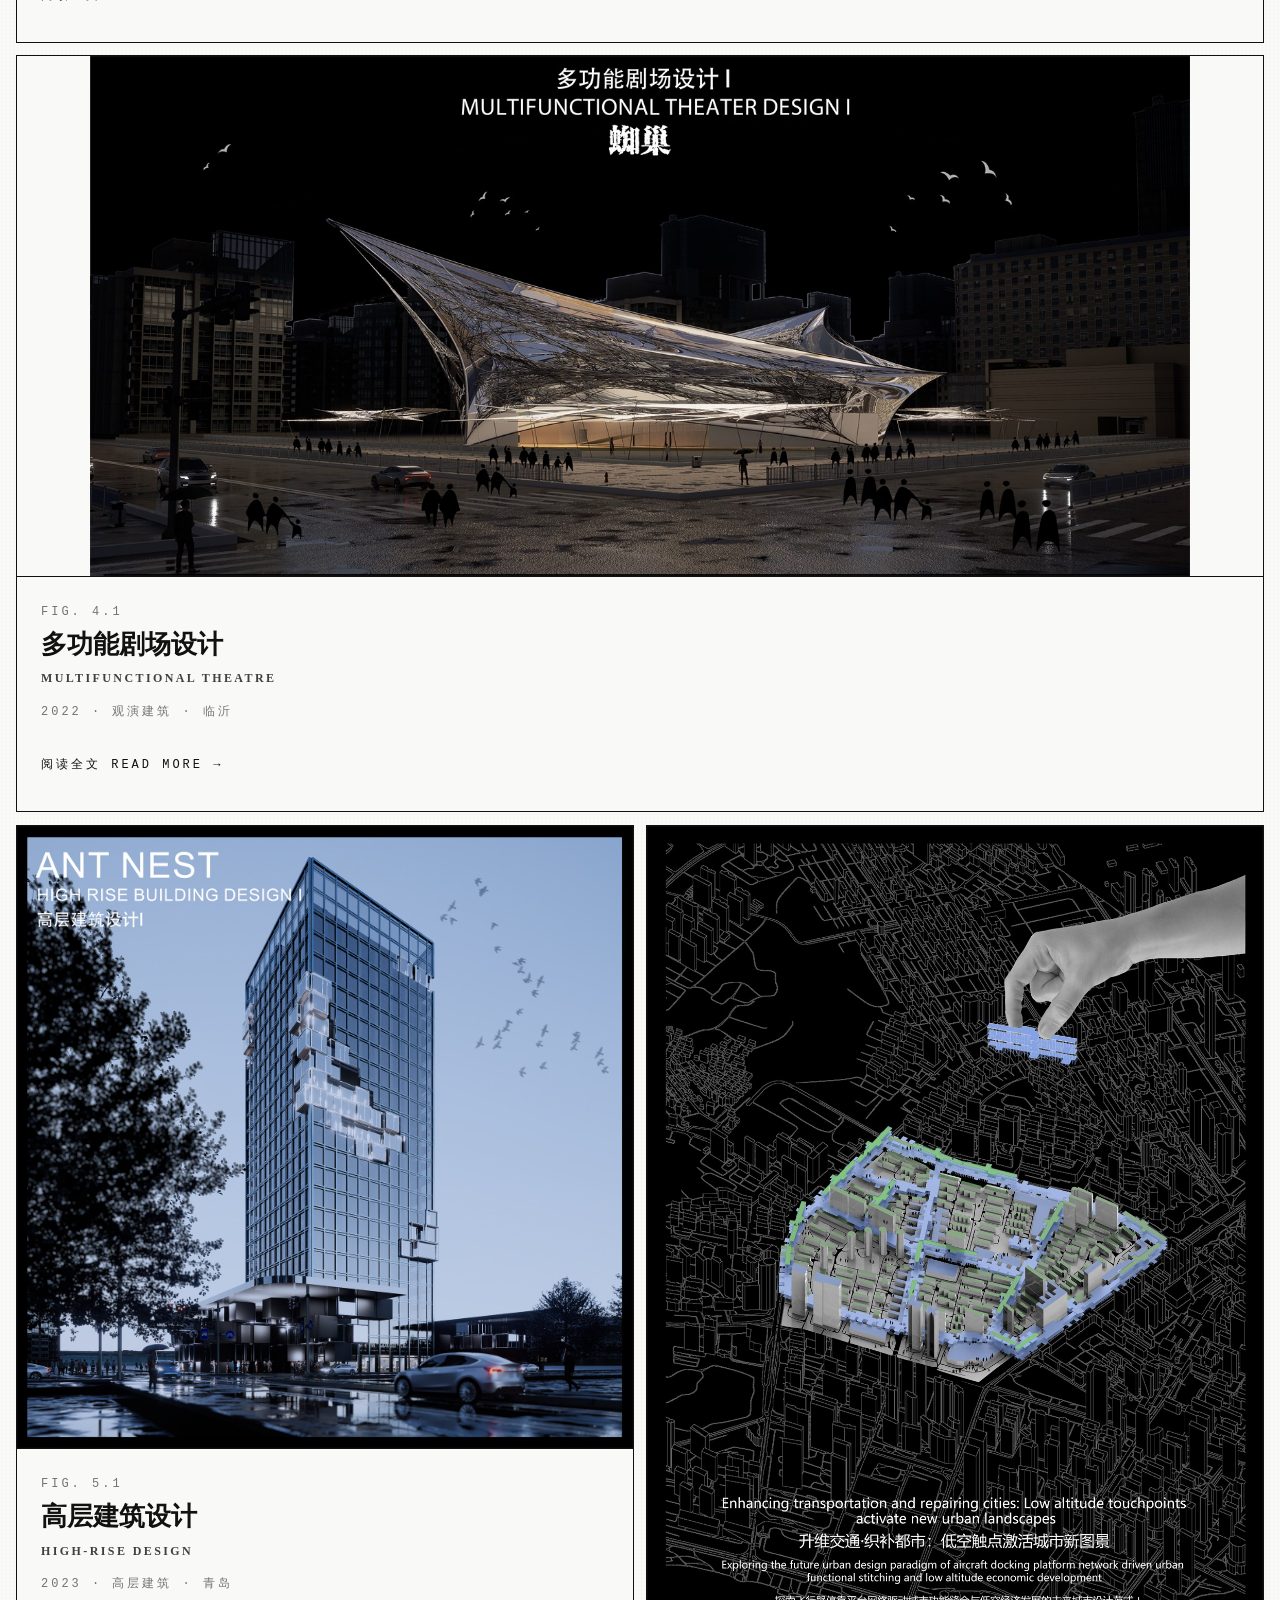
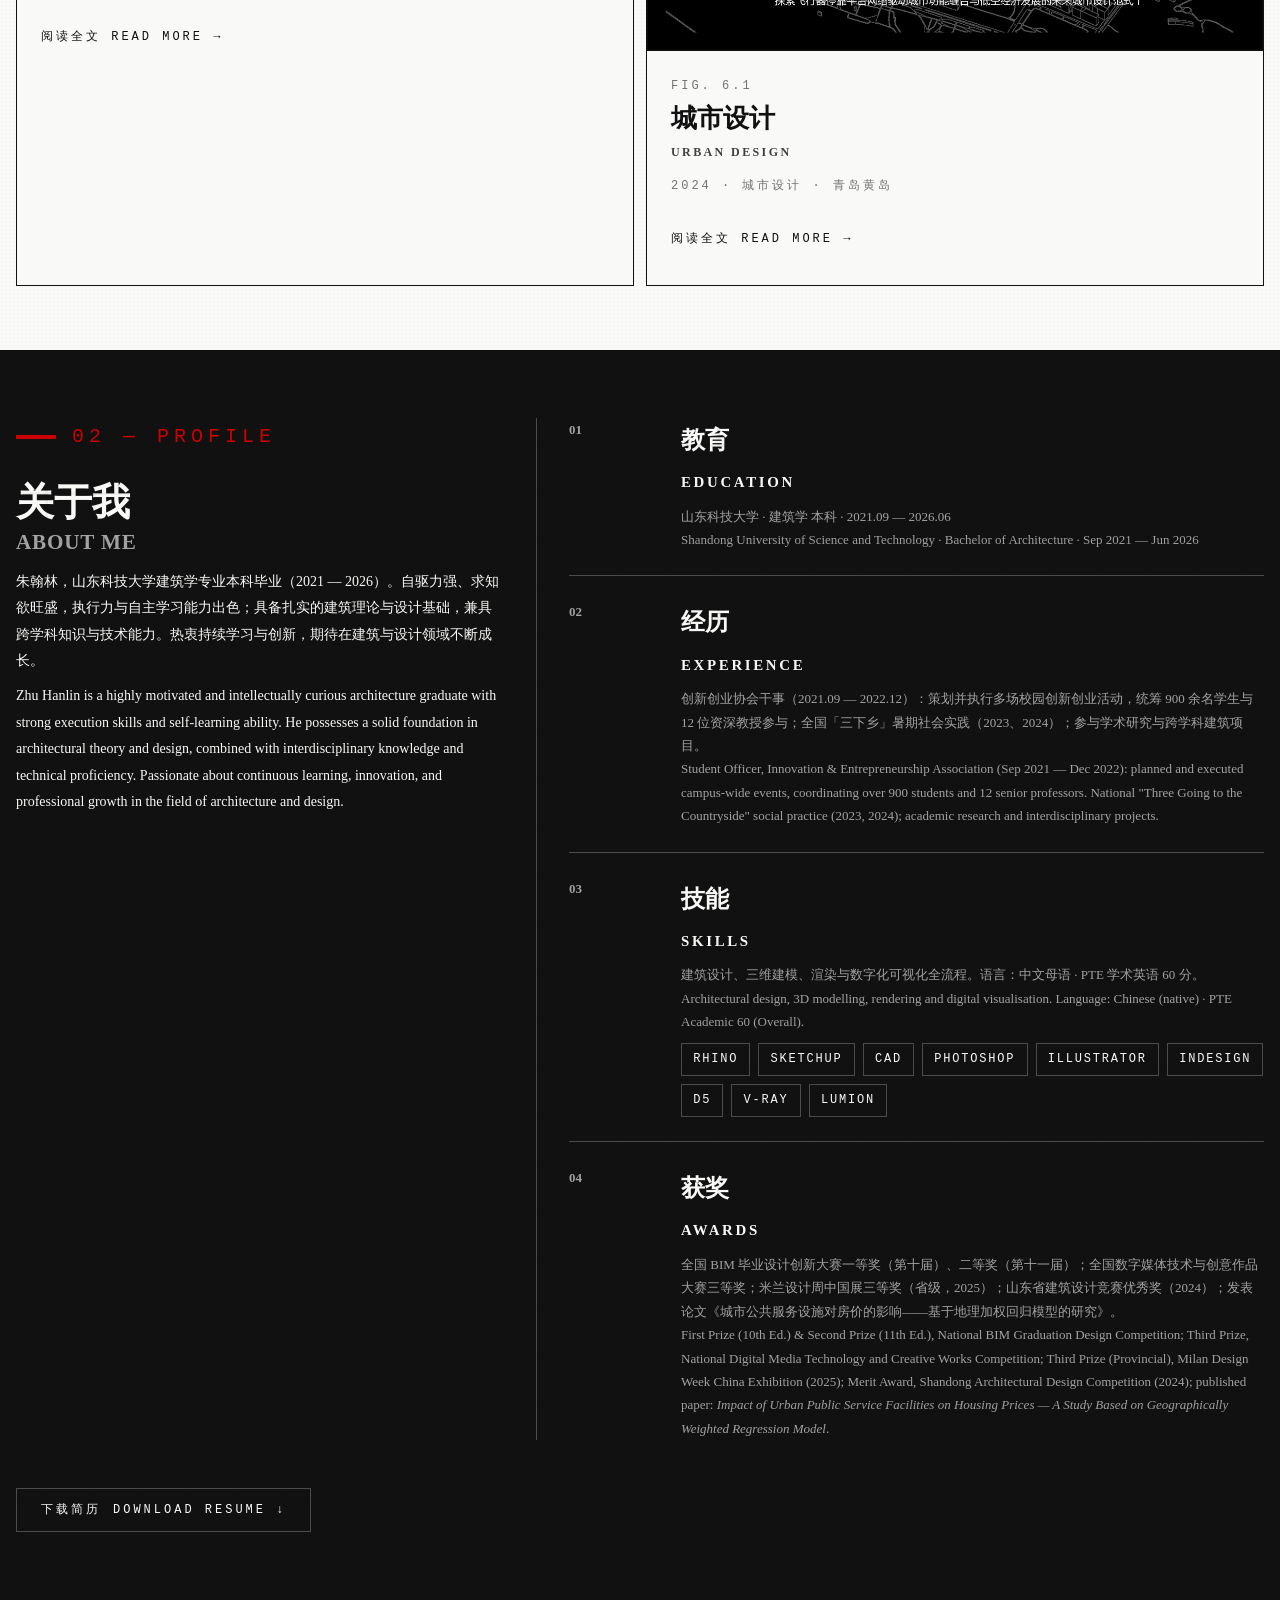
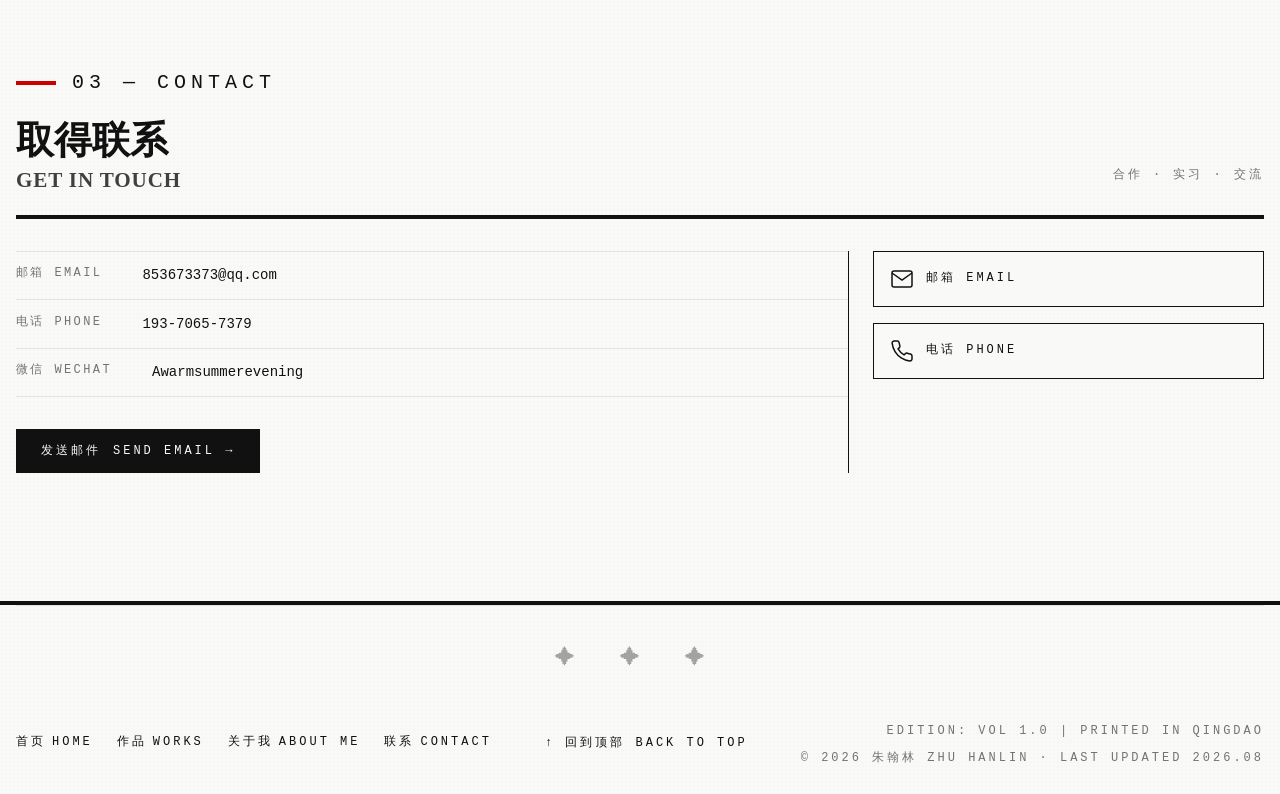
==== commit 062d34dc: "英文简介同步：student→graduate" ====
--- a/index.html
+++ b/index.html
@@ -184,7 +184,7 @@
         <p class="kicker kicker--red">02 — PROFILE</p>
         <h2 class="h2" id="about-title"><span class="zh">关于我</span> <span class="h2__en">ABOUT ME</span></h2>
         <p class="zh">朱翰林，山东科技大学建筑学专业本科毕业（2021 — 2026）。自驱力强、求知欲旺盛，执行力与自主学习能力出色；具备扎实的建筑理论与设计基础，兼具跨学科知识与技术能力。热衷持续学习与创新，期待在建筑与设计领域不断成长。</p>
-        <p lang="en">Zhu Hanlin is a highly motivated and intellectually curious architecture student with strong execution skills and self-learning ability. He possesses a solid foundation in architectural theory and design, combined with interdisciplinary knowledge and technical proficiency. Passionate about continuous learning, innovation, and professional growth in the field of architecture and design.</p>
+        <p lang="en">Zhu Hanlin is a highly motivated and intellectually curious architecture graduate with strong execution skills and self-learning ability. He possesses a solid foundation in architectural theory and design, combined with interdisciplinary knowledge and technical proficiency. Passionate about continuous learning, innovation, and professional growth in the field of architecture and design.</p>
       </div>
       <div class="c7 steps">
         <div class="step">
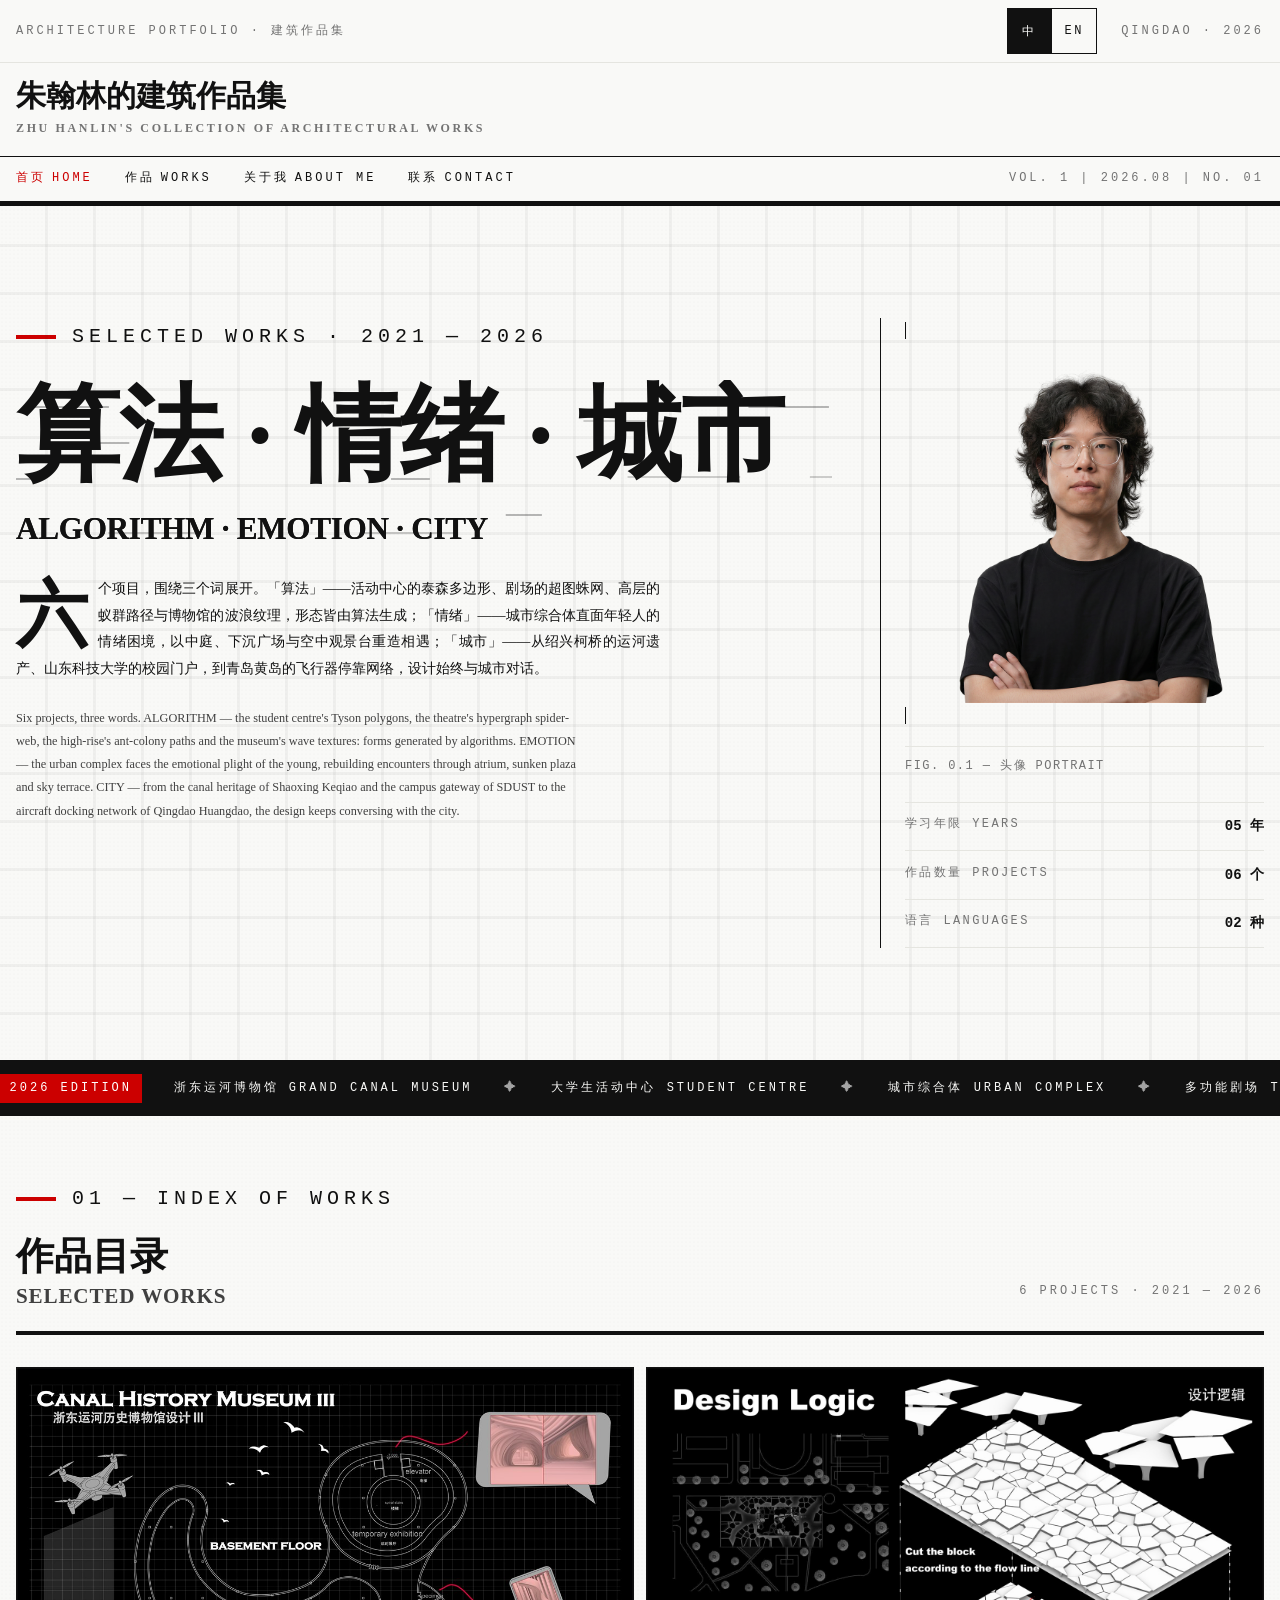
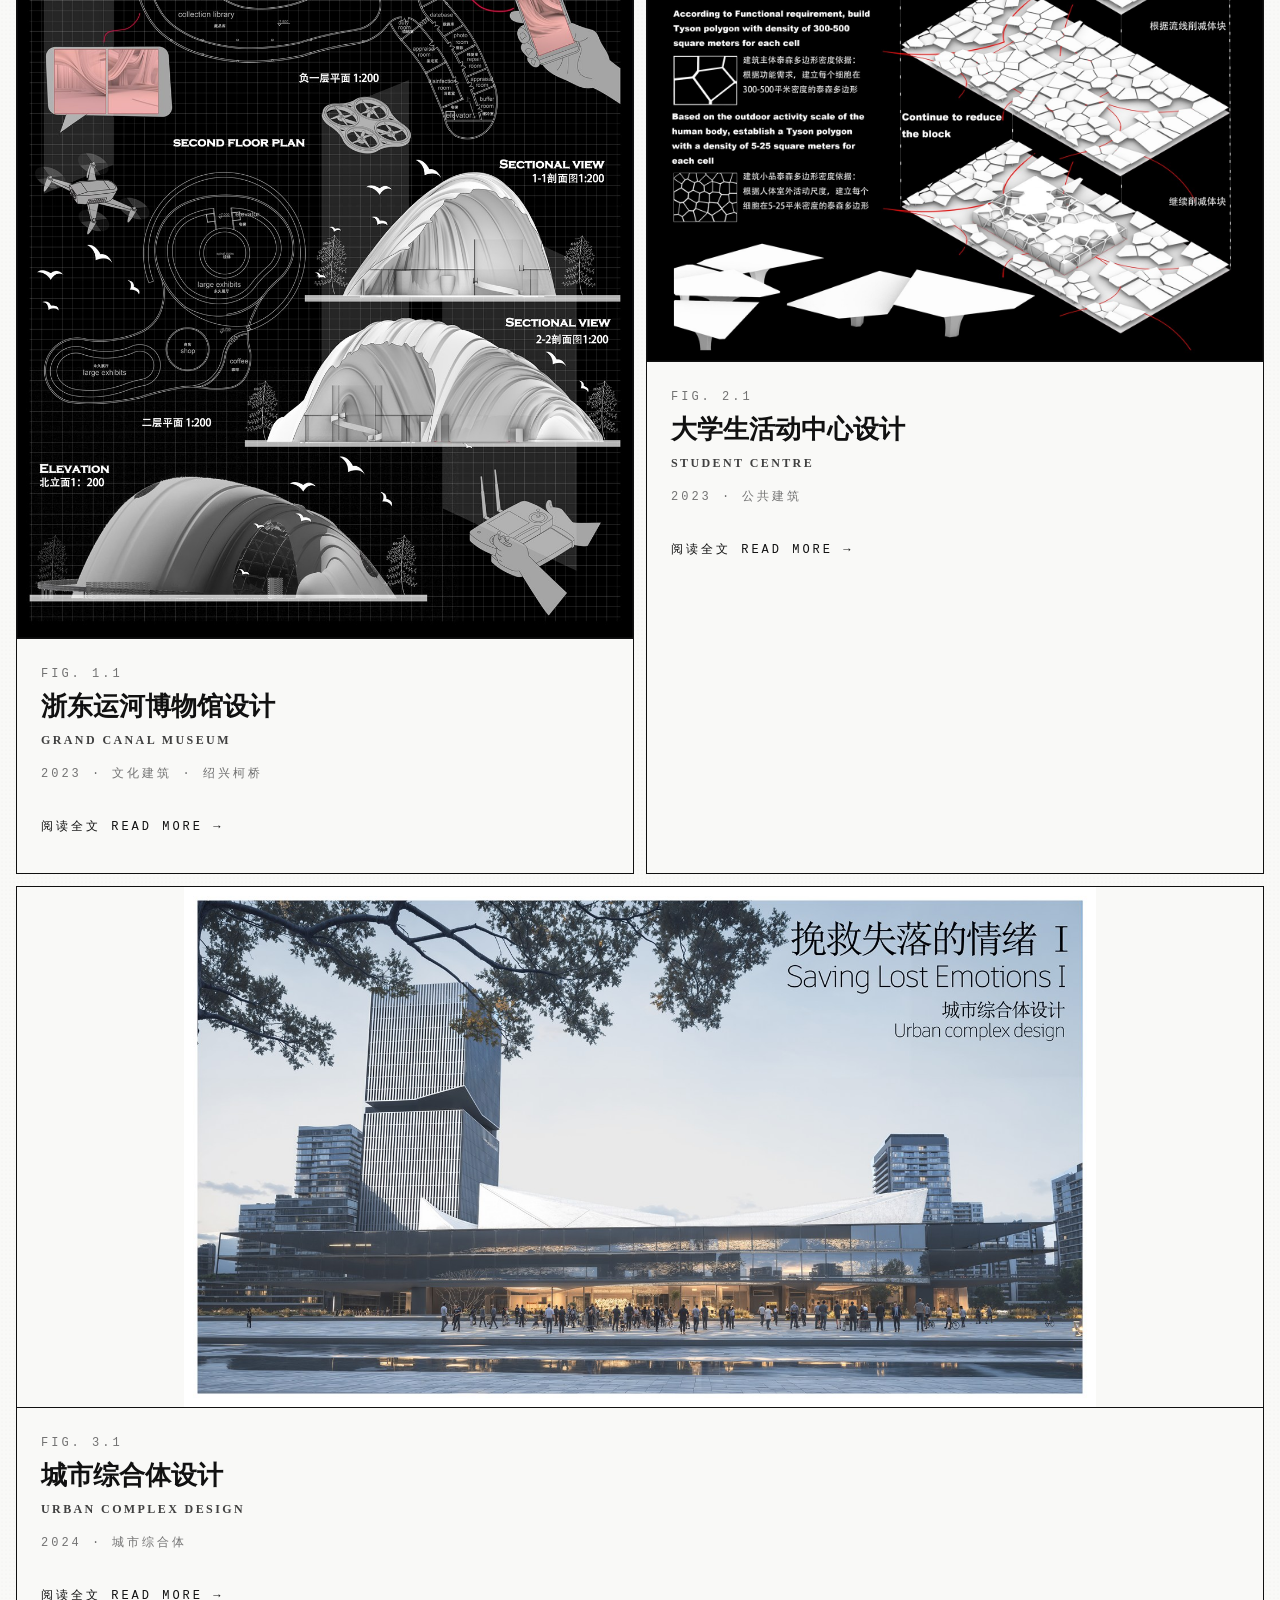
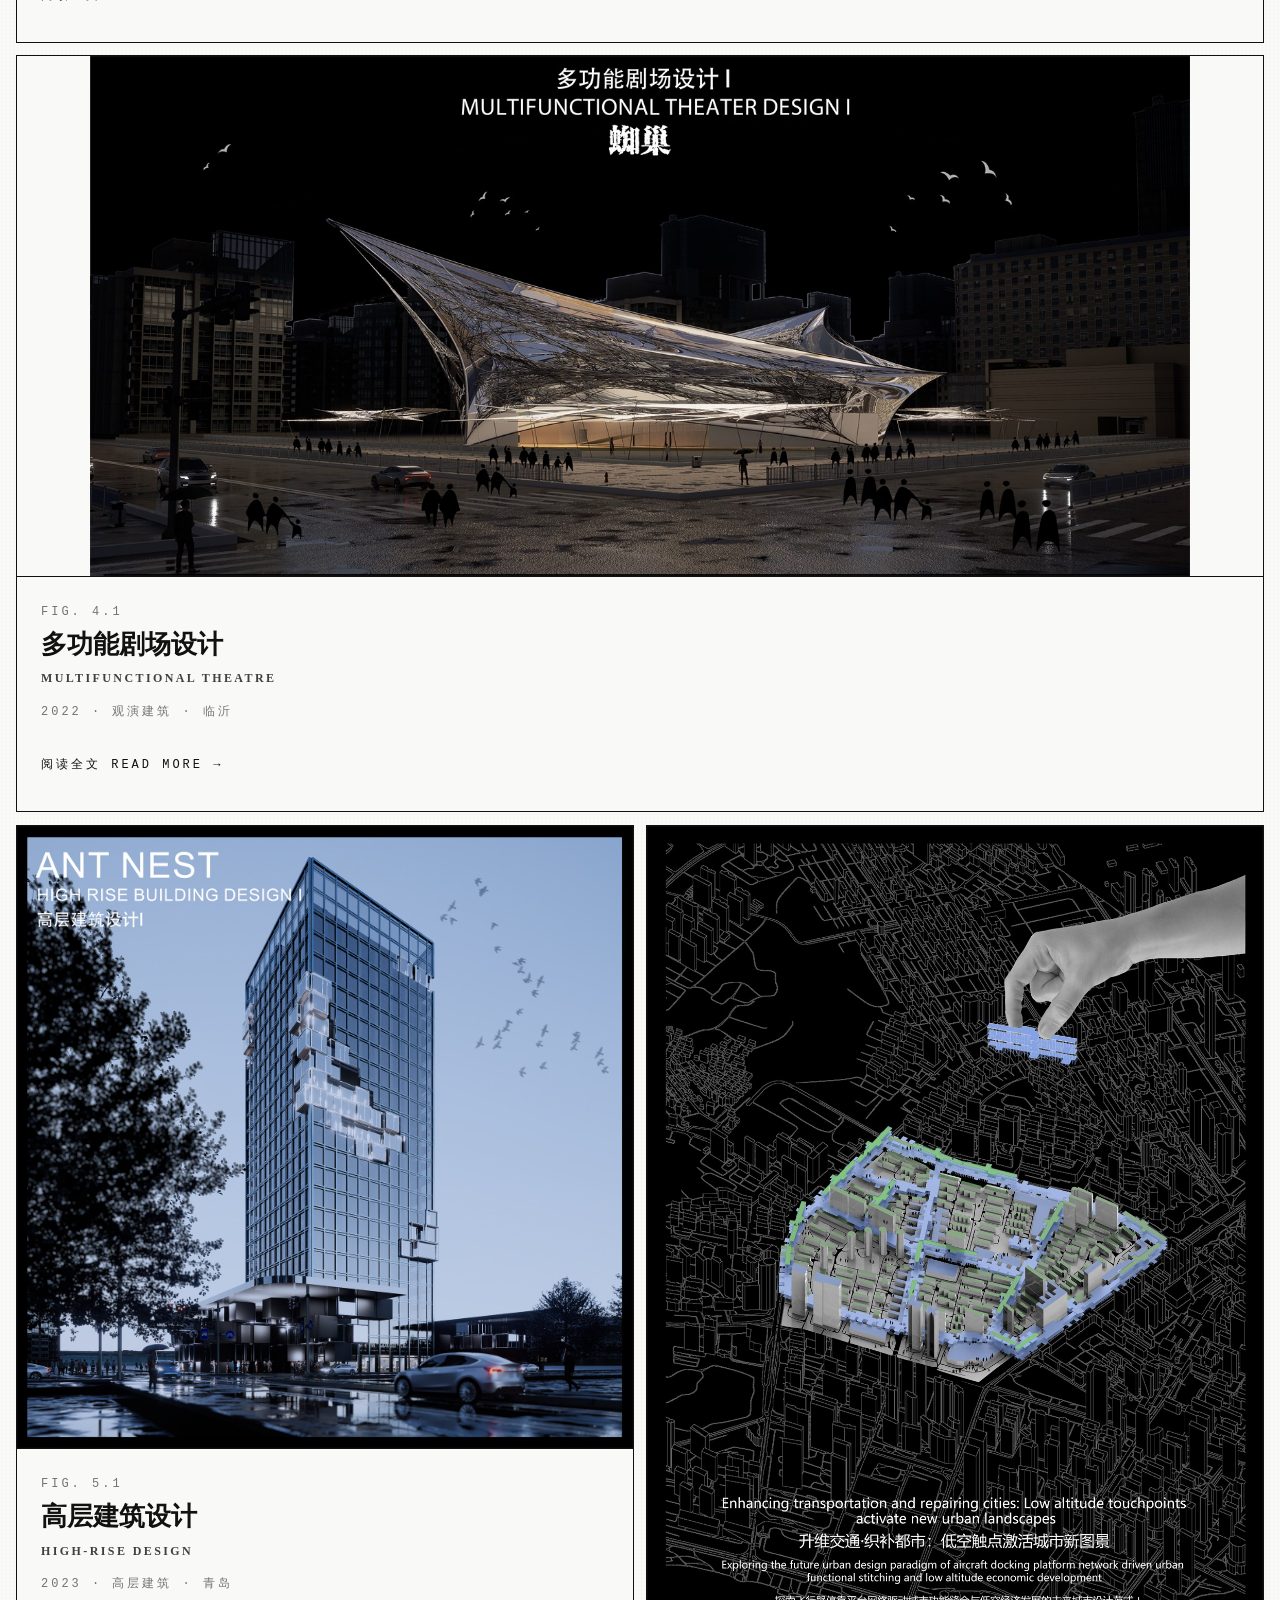
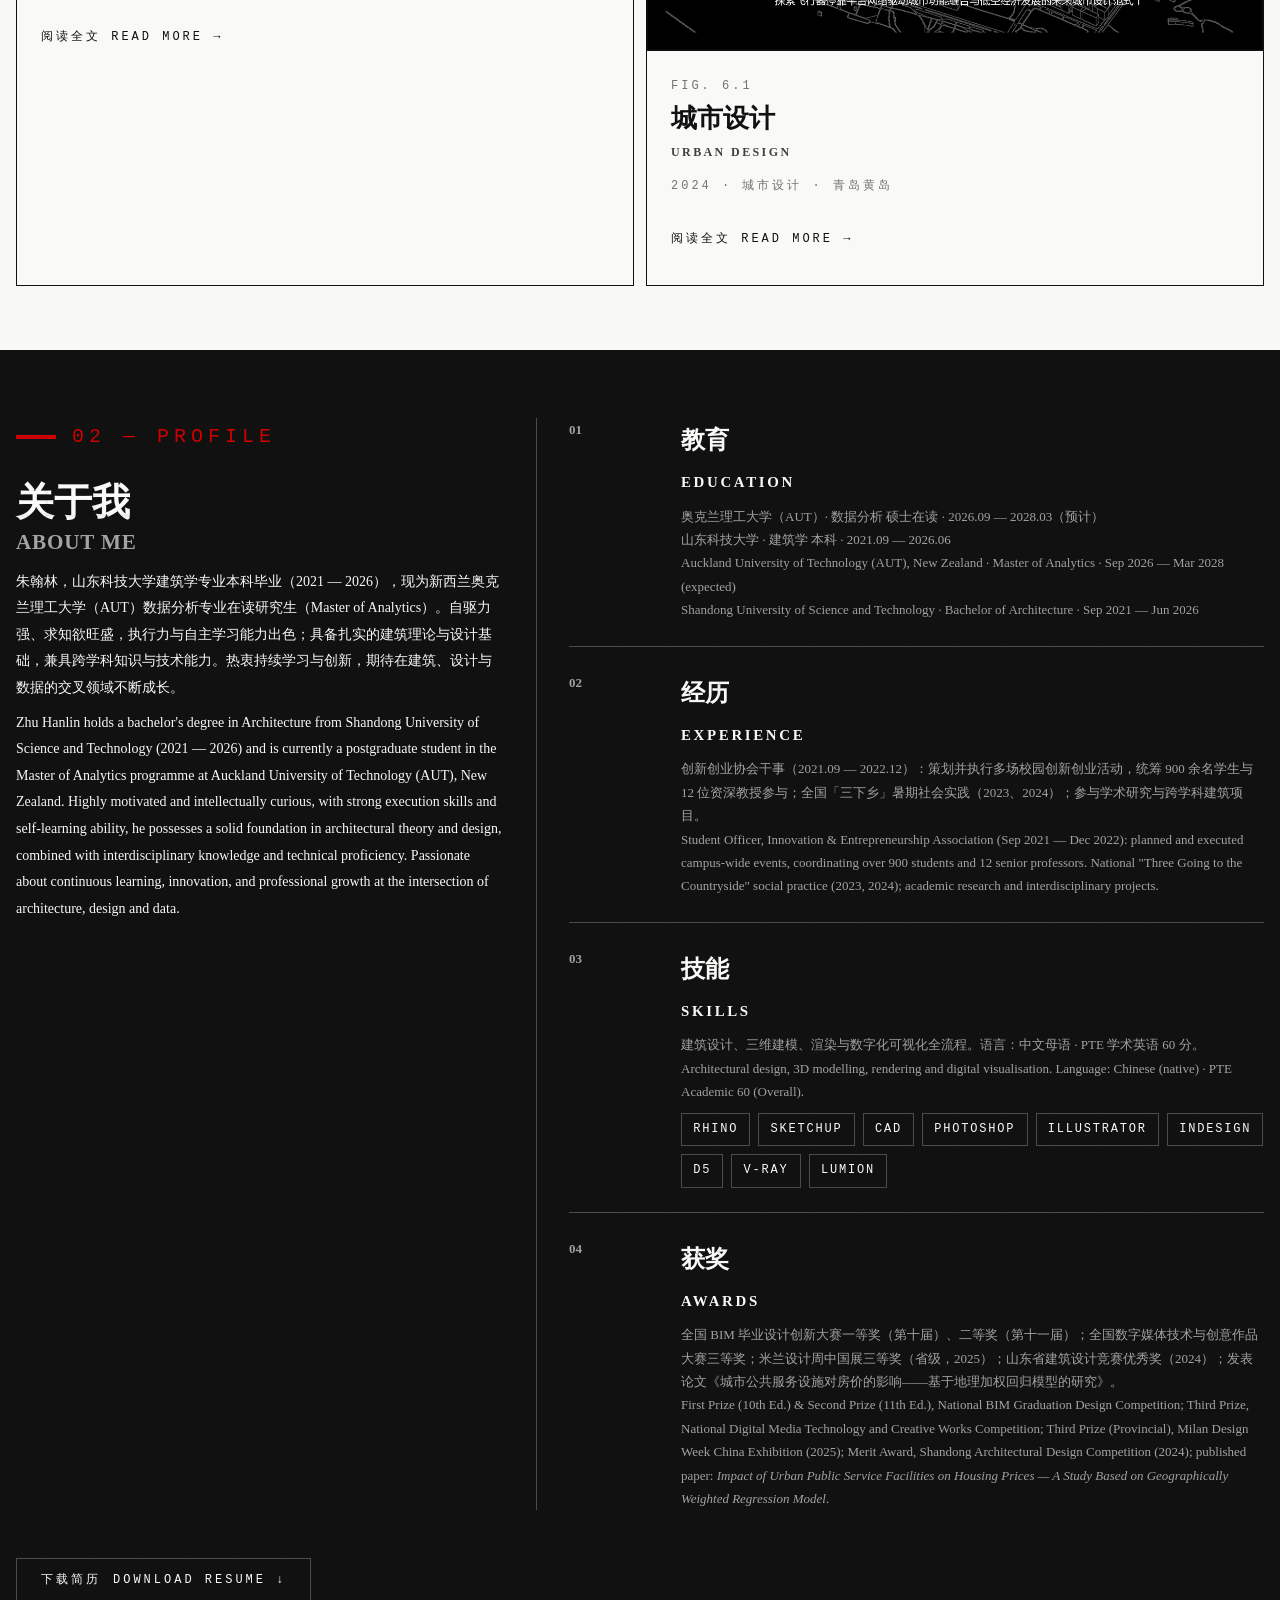
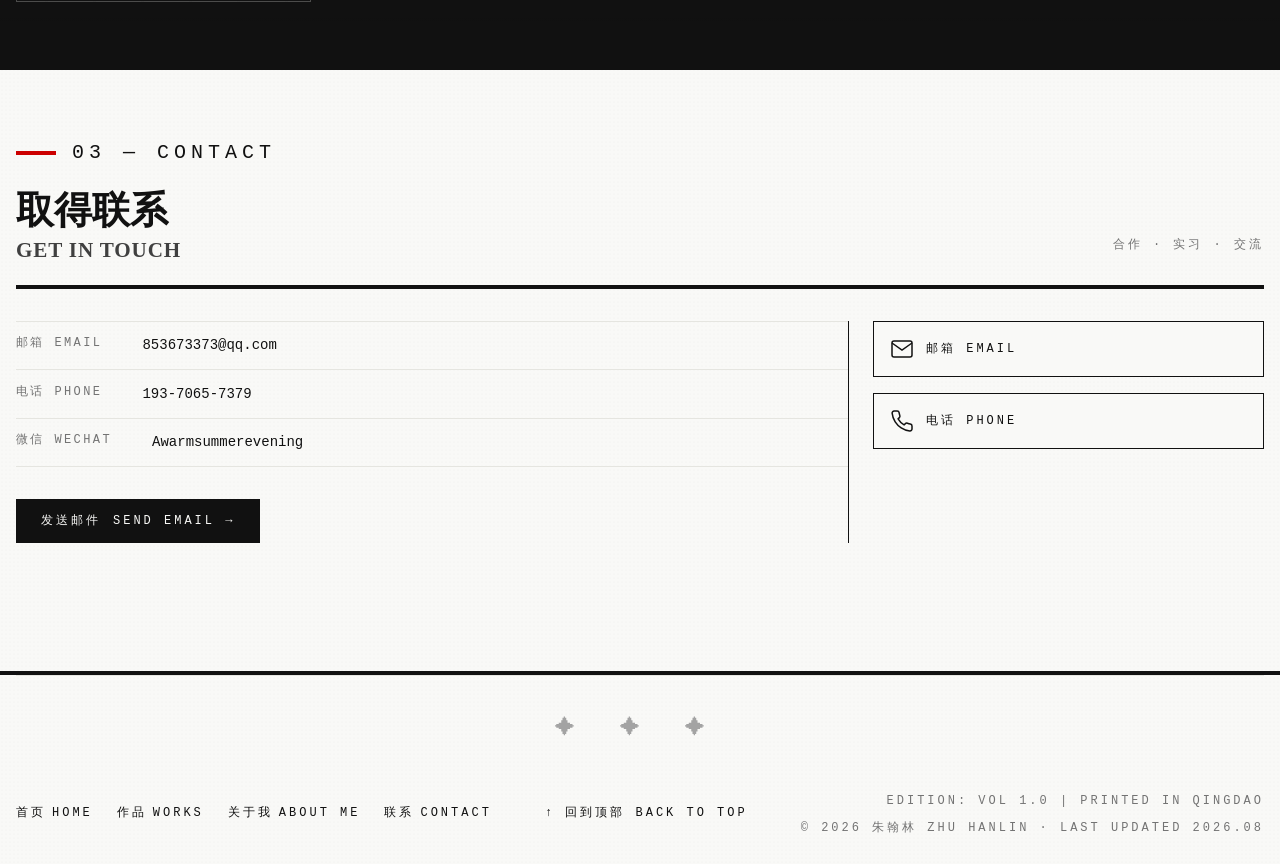
==== commit 8a95e936: "关于我更新：加入 AUT 数据分析硕士在读身份（中英文简介+教育经历）" ====
--- a/index.html
+++ b/index.html
@@ -183,16 +183,16 @@
       <div class="c5">
         <p class="kicker kicker--red">02 — PROFILE</p>
         <h2 class="h2" id="about-title"><span class="zh">关于我</span> <span class="h2__en">ABOUT ME</span></h2>
-        <p class="zh">朱翰林，山东科技大学建筑学专业本科毕业（2021 — 2026）。自驱力强、求知欲旺盛，执行力与自主学习能力出色；具备扎实的建筑理论与设计基础，兼具跨学科知识与技术能力。热衷持续学习与创新，期待在建筑与设计领域不断成长。</p>
-        <p lang="en">Zhu Hanlin is a highly motivated and intellectually curious architecture graduate with strong execution skills and self-learning ability. He possesses a solid foundation in architectural theory and design, combined with interdisciplinary knowledge and technical proficiency. Passionate about continuous learning, innovation, and professional growth in the field of architecture and design.</p>
+        <p class="zh">朱翰林，山东科技大学建筑学专业本科毕业（2021 — 2026），现为新西兰奥克兰理工大学（AUT）数据分析专业在读研究生（Master of Analytics）。自驱力强、求知欲旺盛，执行力与自主学习能力出色；具备扎实的建筑理论与设计基础，兼具跨学科知识与技术能力。热衷持续学习与创新，期待在建筑、设计与数据的交叉领域不断成长。</p>
+        <p lang="en">Zhu Hanlin holds a bachelor's degree in Architecture from Shandong University of Science and Technology (2021 — 2026) and is currently a postgraduate student in the Master of Analytics programme at Auckland University of Technology (AUT), New Zealand. Highly motivated and intellectually curious, with strong execution skills and self-learning ability, he possesses a solid foundation in architectural theory and design, combined with interdisciplinary knowledge and technical proficiency. Passionate about continuous learning, innovation, and professional growth at the intersection of architecture, design and data.</p>
       </div>
       <div class="c7 steps">
         <div class="step">
           <p class="step__num" aria-hidden="true">01</p>
           <div>
             <h3><span class="zh">教育</span> <em>EDUCATION</em></h3>
-            <p class="zh">山东科技大学 · 建筑学 本科 · 2021.09 — 2026.06</p>
-            <p lang="en">Shandong University of Science and Technology · Bachelor of Architecture · Sep 2021 — Jun 2026</p>
+            <p class="zh">奥克兰理工大学（AUT）· 数据分析 硕士在读 · 2026.09 — 2028.03（预计）<br>山东科技大学 · 建筑学 本科 · 2021.09 — 2026.06</p>
+            <p lang="en">Auckland University of Technology (AUT), New Zealand · Master of Analytics · Sep 2026 — Mar 2028 (expected)<br>Shandong University of Science and Technology · Bachelor of Architecture · Sep 2021 — Jun 2026</p>
           </div>
         </div>
         <div class="step">
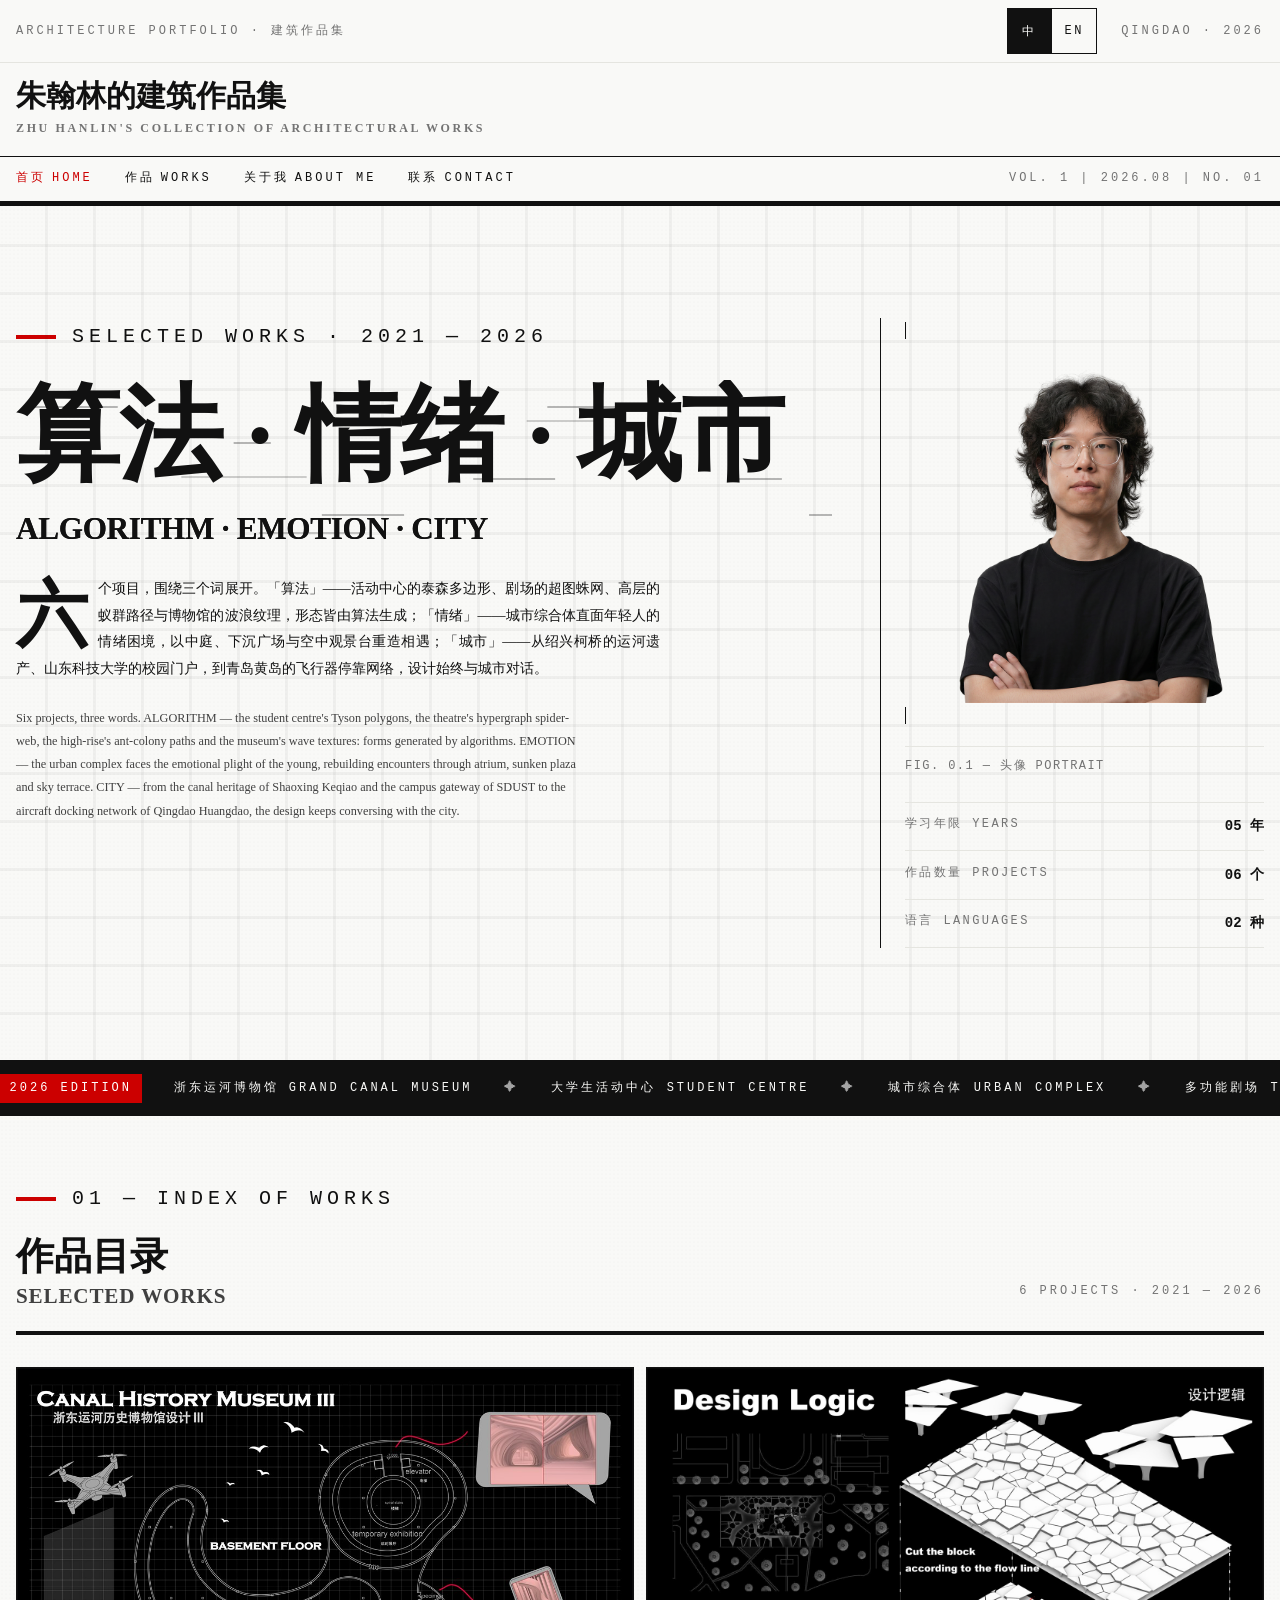
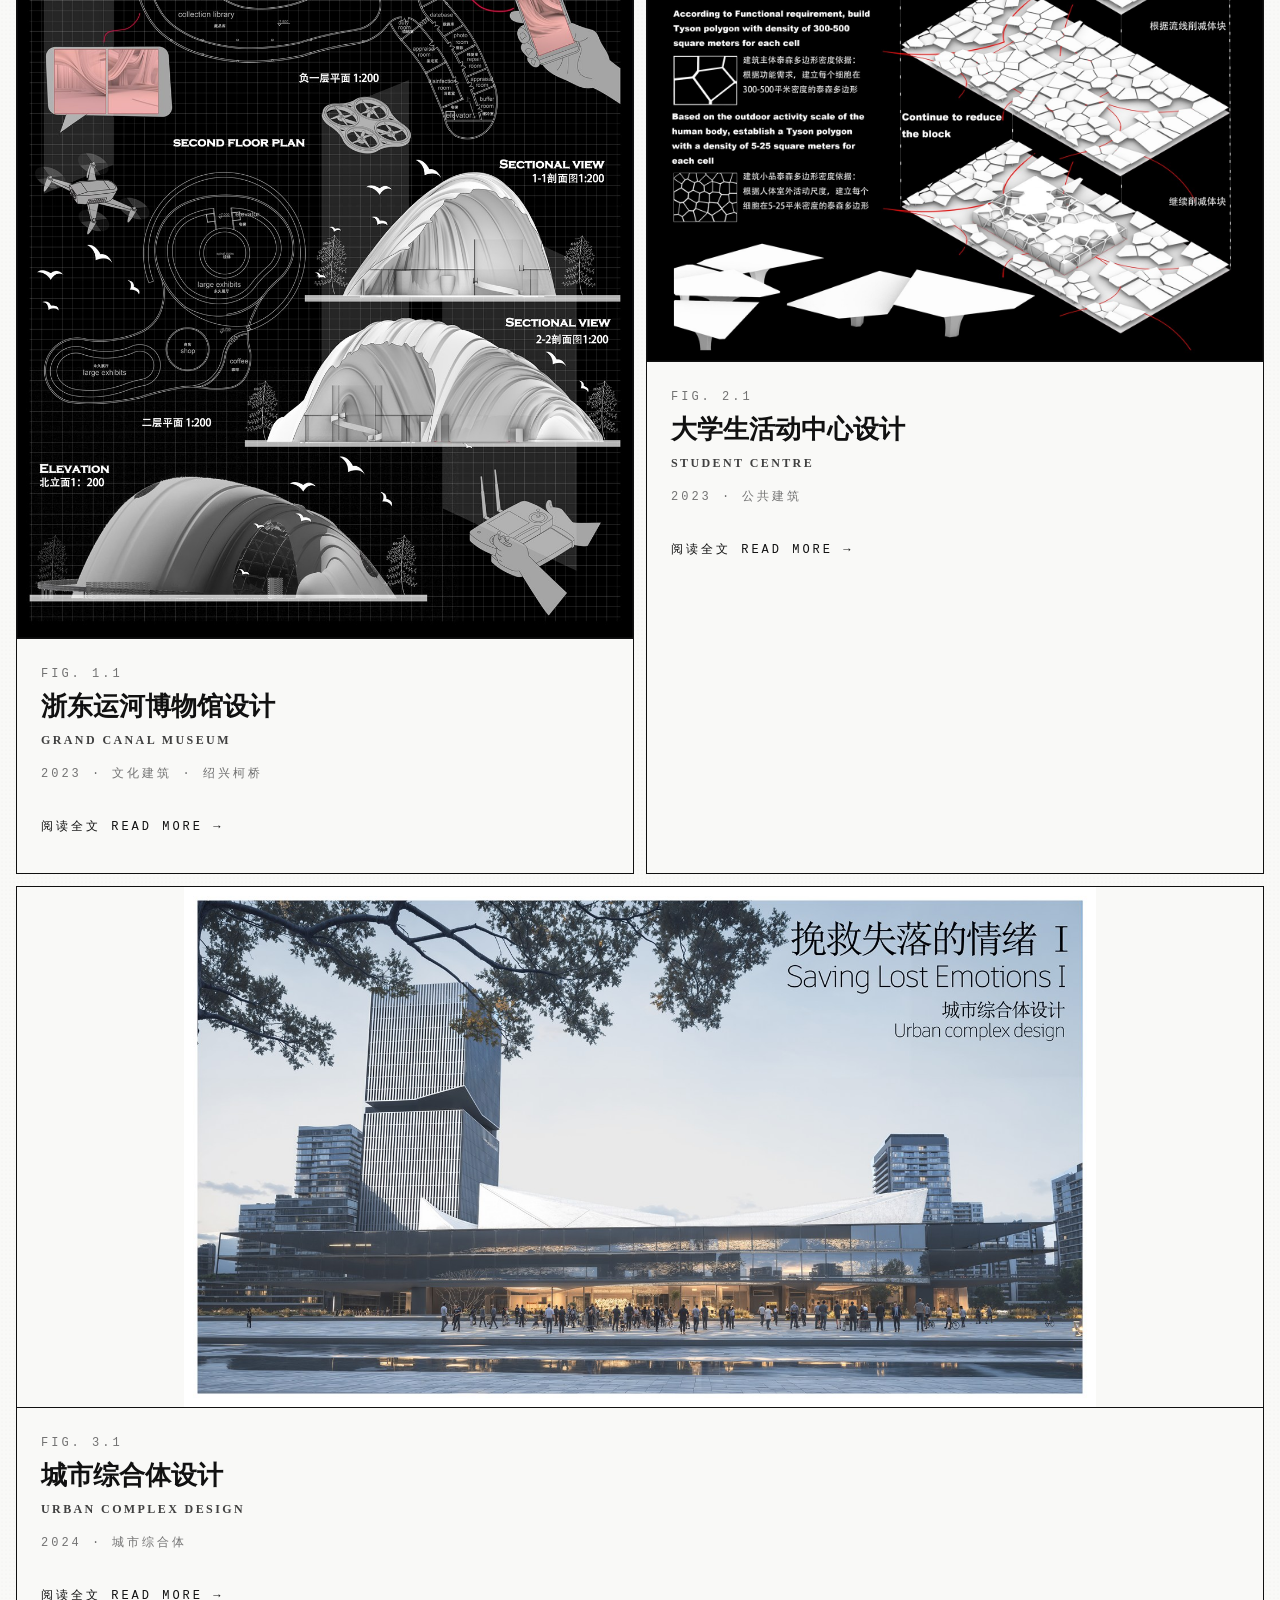
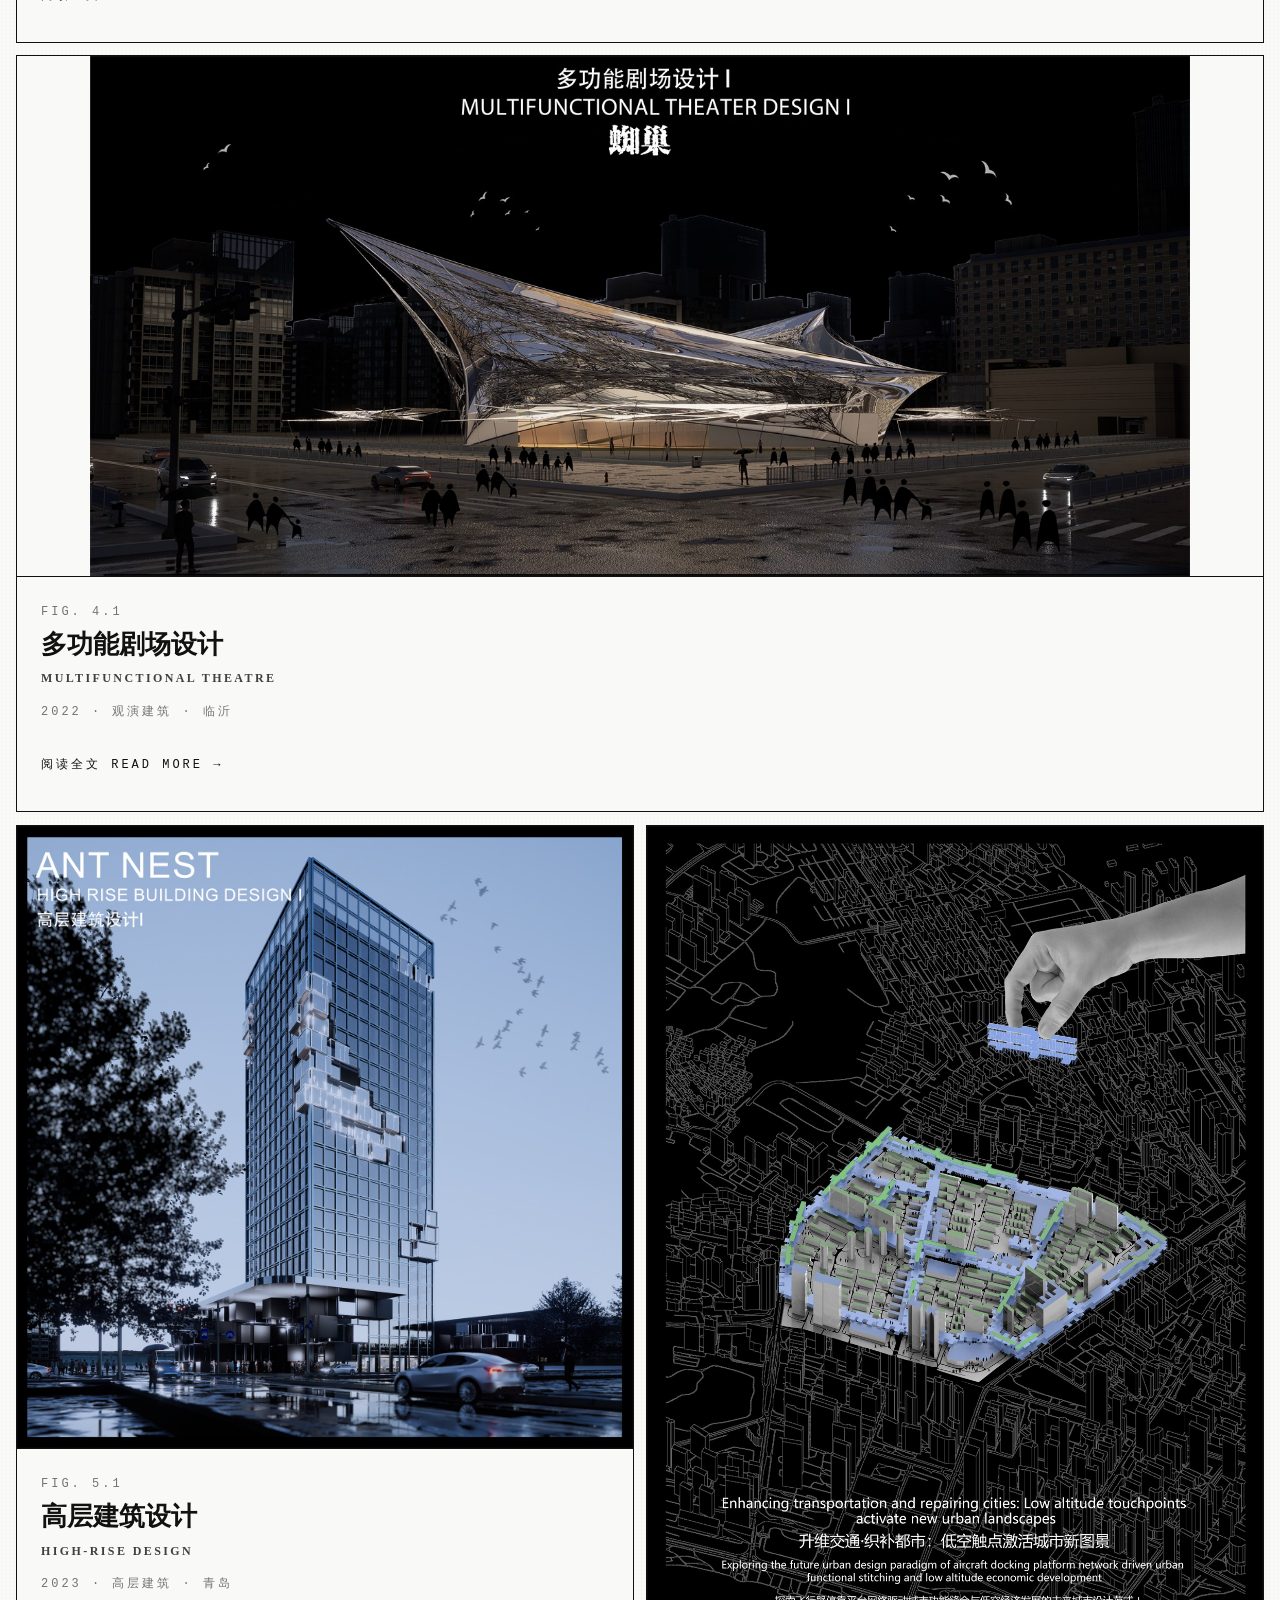
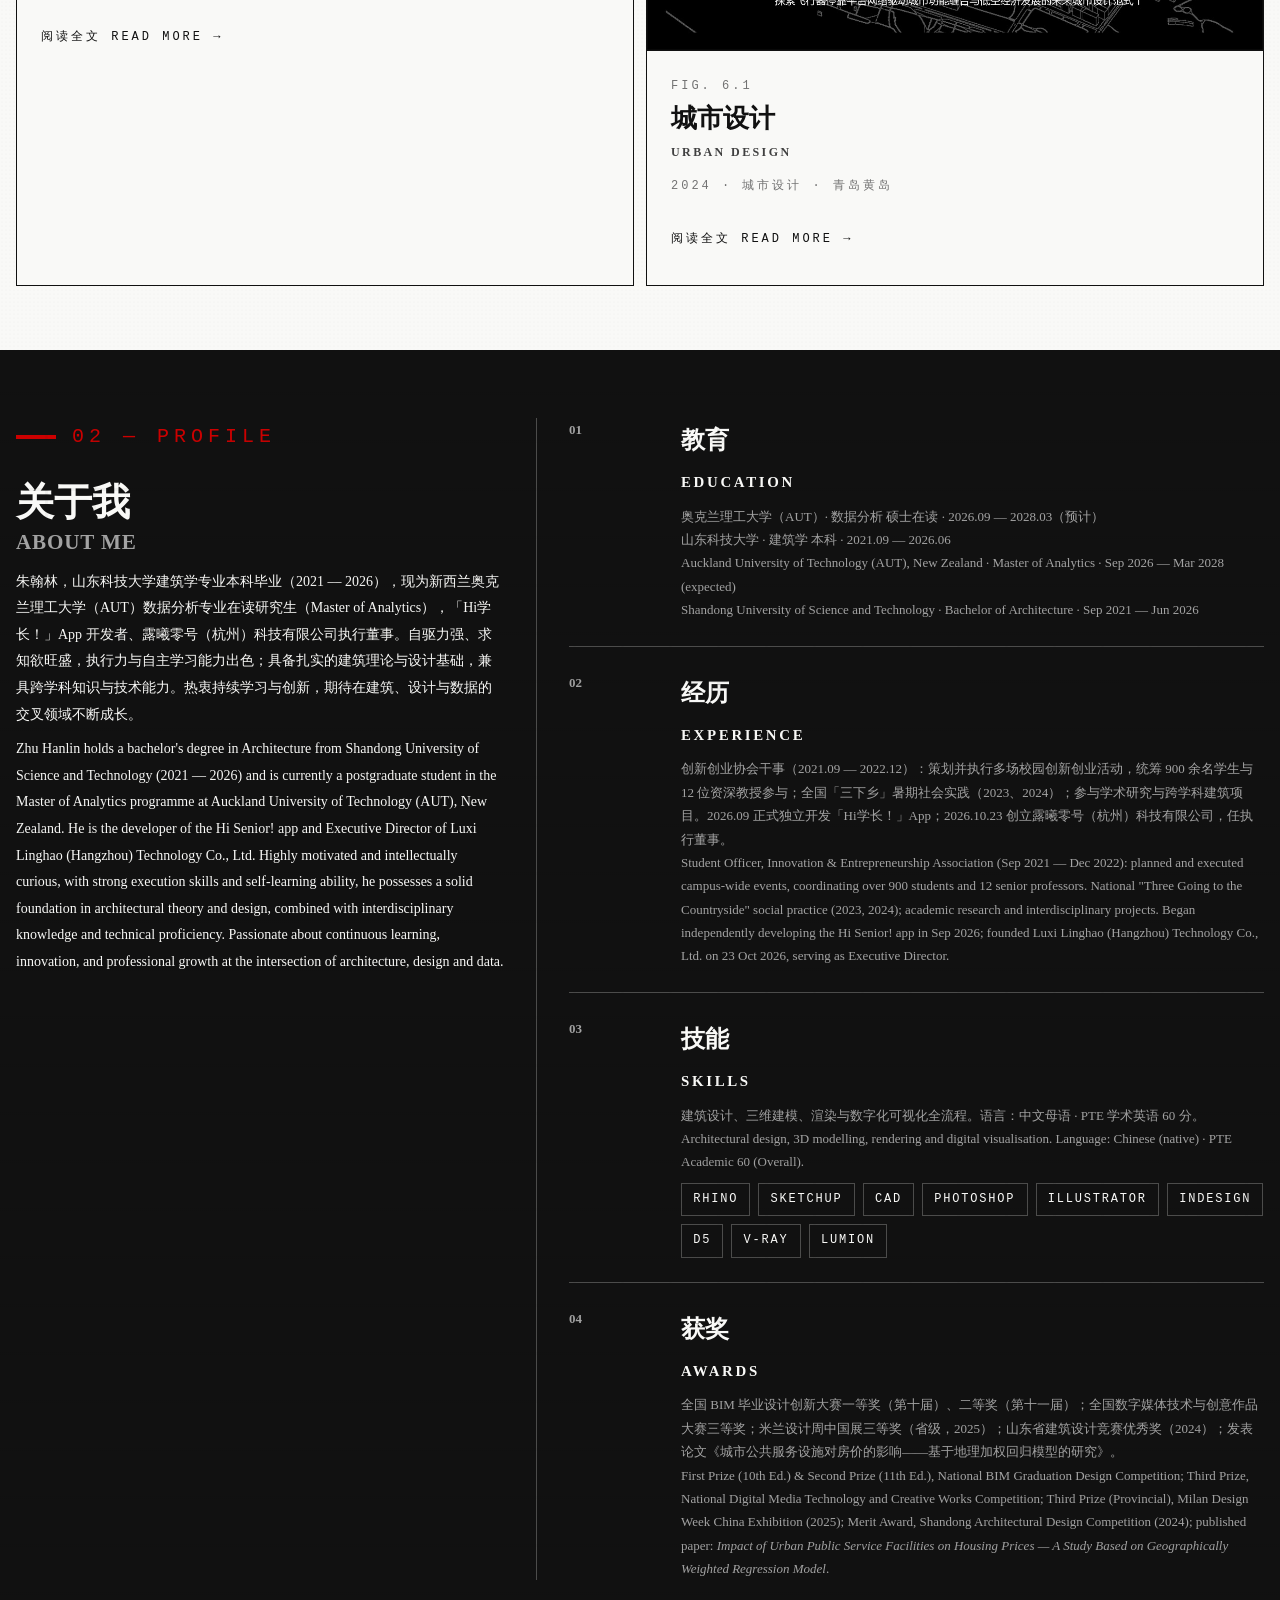
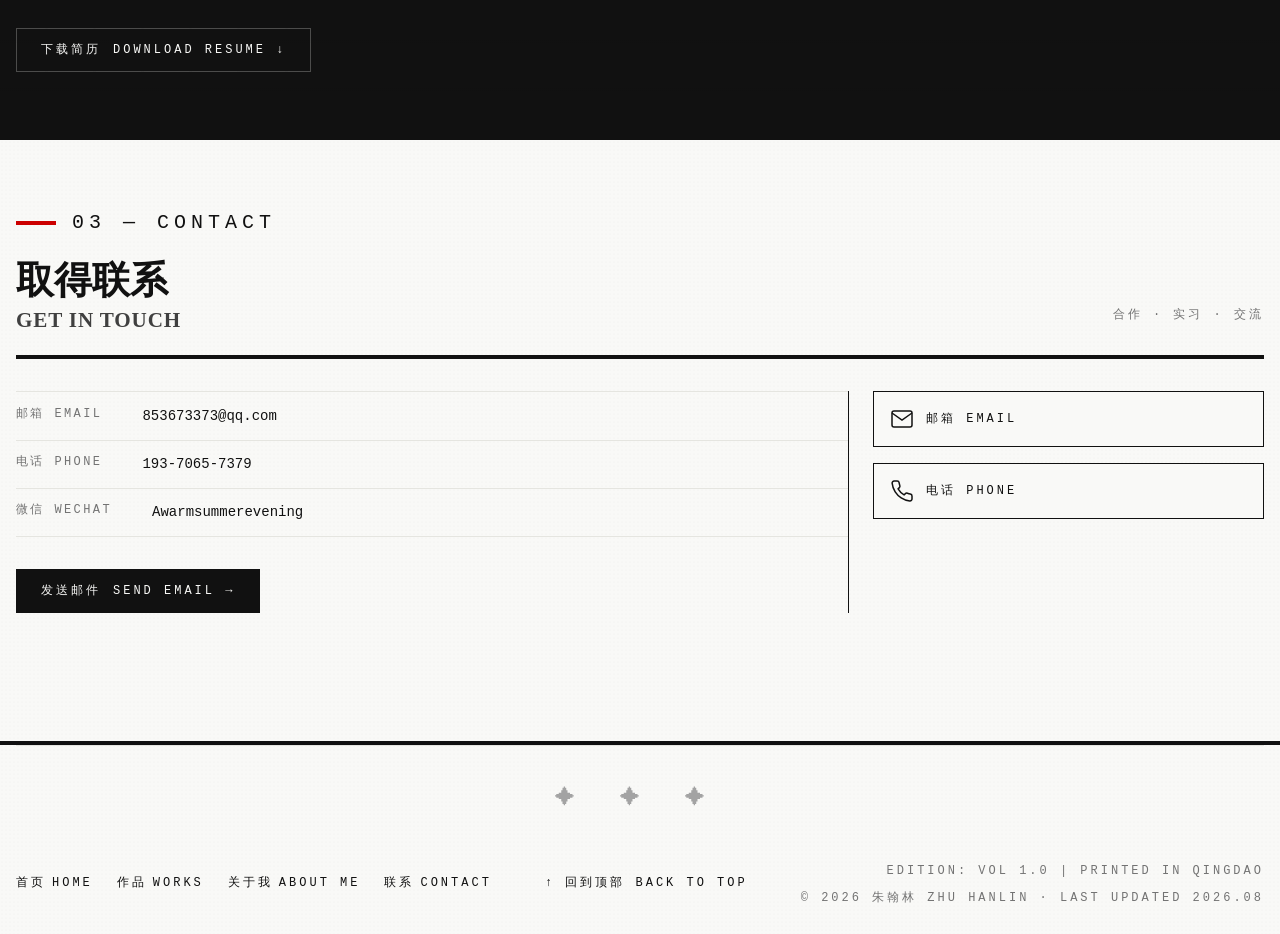
==== commit 6a3fa6b2: "关于我补充身份：Hi学长！App开发者、露曦零号（杭州）科技有限公司执行董事；经历加入2026.09开发App与2026.10.23创立公司" ====
--- a/index.html
+++ b/index.html
@@ -183,8 +183,8 @@
       <div class="c5">
         <p class="kicker kicker--red">02 — PROFILE</p>
         <h2 class="h2" id="about-title"><span class="zh">关于我</span> <span class="h2__en">ABOUT ME</span></h2>
-        <p class="zh">朱翰林，山东科技大学建筑学专业本科毕业（2021 — 2026），现为新西兰奥克兰理工大学（AUT）数据分析专业在读研究生（Master of Analytics）。自驱力强、求知欲旺盛，执行力与自主学习能力出色；具备扎实的建筑理论与设计基础，兼具跨学科知识与技术能力。热衷持续学习与创新，期待在建筑、设计与数据的交叉领域不断成长。</p>
-        <p lang="en">Zhu Hanlin holds a bachelor's degree in Architecture from Shandong University of Science and Technology (2021 — 2026) and is currently a postgraduate student in the Master of Analytics programme at Auckland University of Technology (AUT), New Zealand. Highly motivated and intellectually curious, with strong execution skills and self-learning ability, he possesses a solid foundation in architectural theory and design, combined with interdisciplinary knowledge and technical proficiency. Passionate about continuous learning, innovation, and professional growth at the intersection of architecture, design and data.</p>
+        <p class="zh">朱翰林，山东科技大学建筑学专业本科毕业（2021 — 2026），现为新西兰奥克兰理工大学（AUT）数据分析专业在读研究生（Master of Analytics），「Hi学长！」App 开发者、露曦零号（杭州）科技有限公司执行董事。自驱力强、求知欲旺盛，执行力与自主学习能力出色；具备扎实的建筑理论与设计基础，兼具跨学科知识与技术能力。热衷持续学习与创新，期待在建筑、设计与数据的交叉领域不断成长。</p>
+        <p lang="en">Zhu Hanlin holds a bachelor's degree in Architecture from Shandong University of Science and Technology (2021 — 2026) and is currently a postgraduate student in the Master of Analytics programme at Auckland University of Technology (AUT), New Zealand. He is the developer of the Hi Senior! app and Executive Director of Luxi Linghao (Hangzhou) Technology Co., Ltd. Highly motivated and intellectually curious, with strong execution skills and self-learning ability, he possesses a solid foundation in architectural theory and design, combined with interdisciplinary knowledge and technical proficiency. Passionate about continuous learning, innovation, and professional growth at the intersection of architecture, design and data.</p>
       </div>
       <div class="c7 steps">
         <div class="step">
@@ -199,8 +199,8 @@
           <p class="step__num" aria-hidden="true">02</p>
           <div>
             <h3><span class="zh">经历</span> <em>EXPERIENCE</em></h3>
-            <p class="zh">创新创业协会干事（2021.09 — 2022.12）：策划并执行多场校园创新创业活动，统筹 900 余名学生与 12 位资深教授参与；全国「三下乡」暑期社会实践（2023、2024）；参与学术研究与跨学科建筑项目。</p>
-            <p lang="en">Student Officer, Innovation &amp; Entrepreneurship Association (Sep 2021 — Dec 2022): planned and executed campus-wide events, coordinating over 900 students and 12 senior professors. National "Three Going to the Countryside" social practice (2023, 2024); academic research and interdisciplinary projects.</p>
+            <p class="zh">创新创业协会干事（2021.09 — 2022.12）：策划并执行多场校园创新创业活动，统筹 900 余名学生与 12 位资深教授参与；全国「三下乡」暑期社会实践（2023、2024）；参与学术研究与跨学科建筑项目。2026.09 正式独立开发「Hi学长！」App；2026.10.23 创立露曦零号（杭州）科技有限公司，任执行董事。</p>
+            <p lang="en">Student Officer, Innovation &amp; Entrepreneurship Association (Sep 2021 — Dec 2022): planned and executed campus-wide events, coordinating over 900 students and 12 senior professors. National "Three Going to the Countryside" social practice (2023, 2024); academic research and interdisciplinary projects. Began independently developing the Hi Senior! app in Sep 2026; founded Luxi Linghao (Hangzhou) Technology Co., Ltd. on 23 Oct 2026, serving as Executive Director.</p>
           </div>
         </div>
         <div class="step">
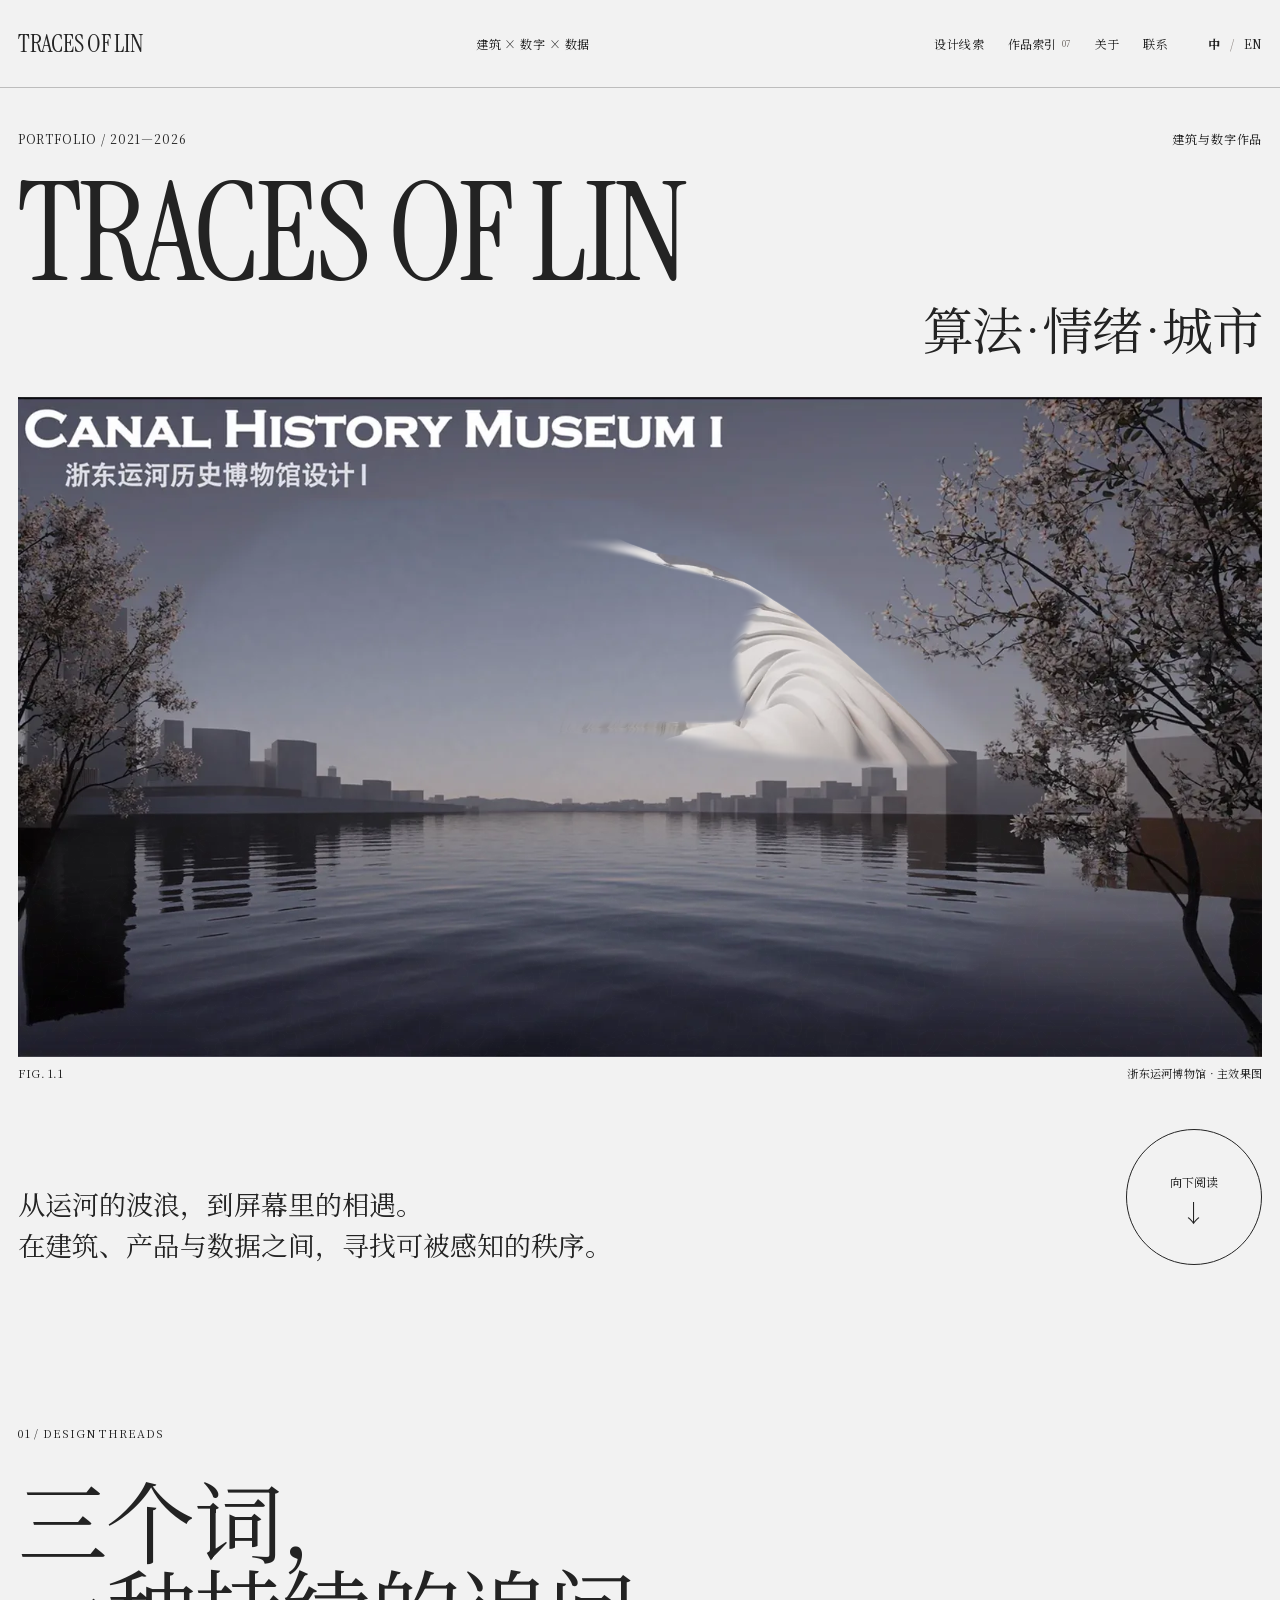
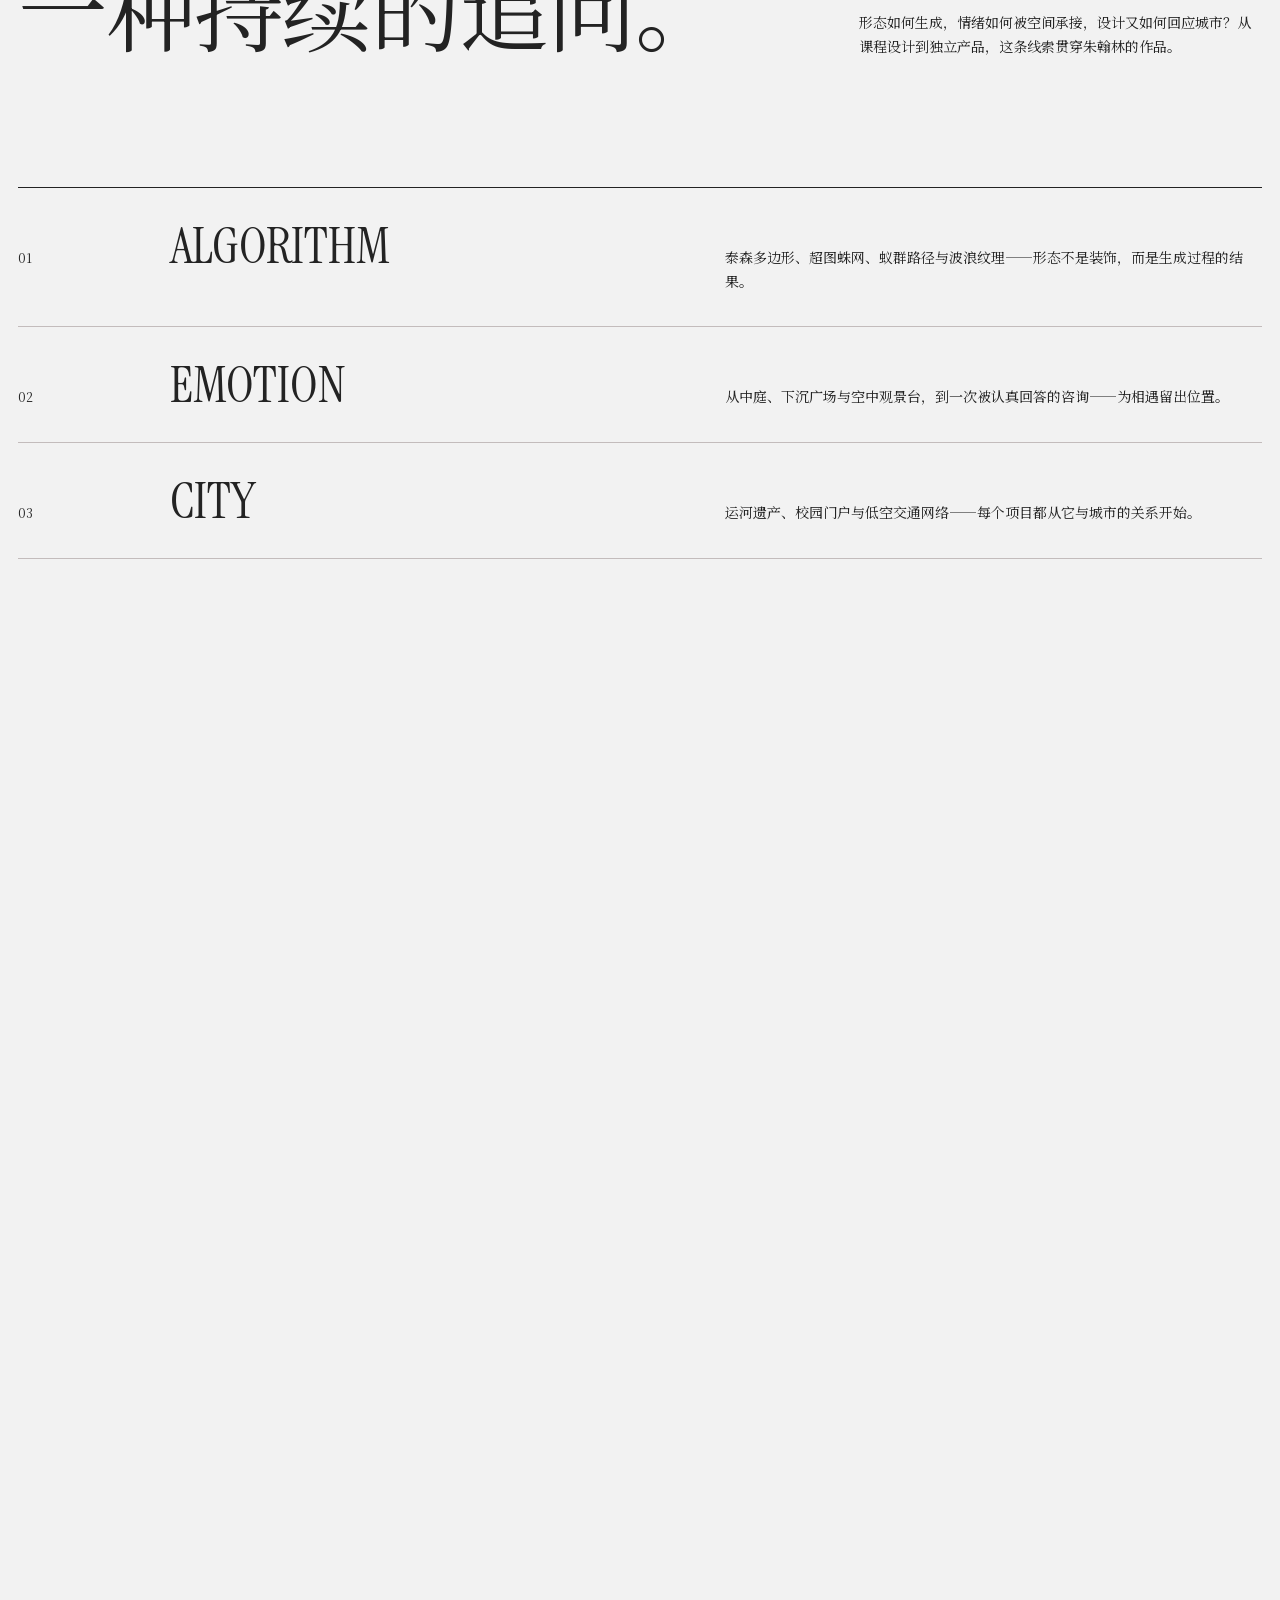
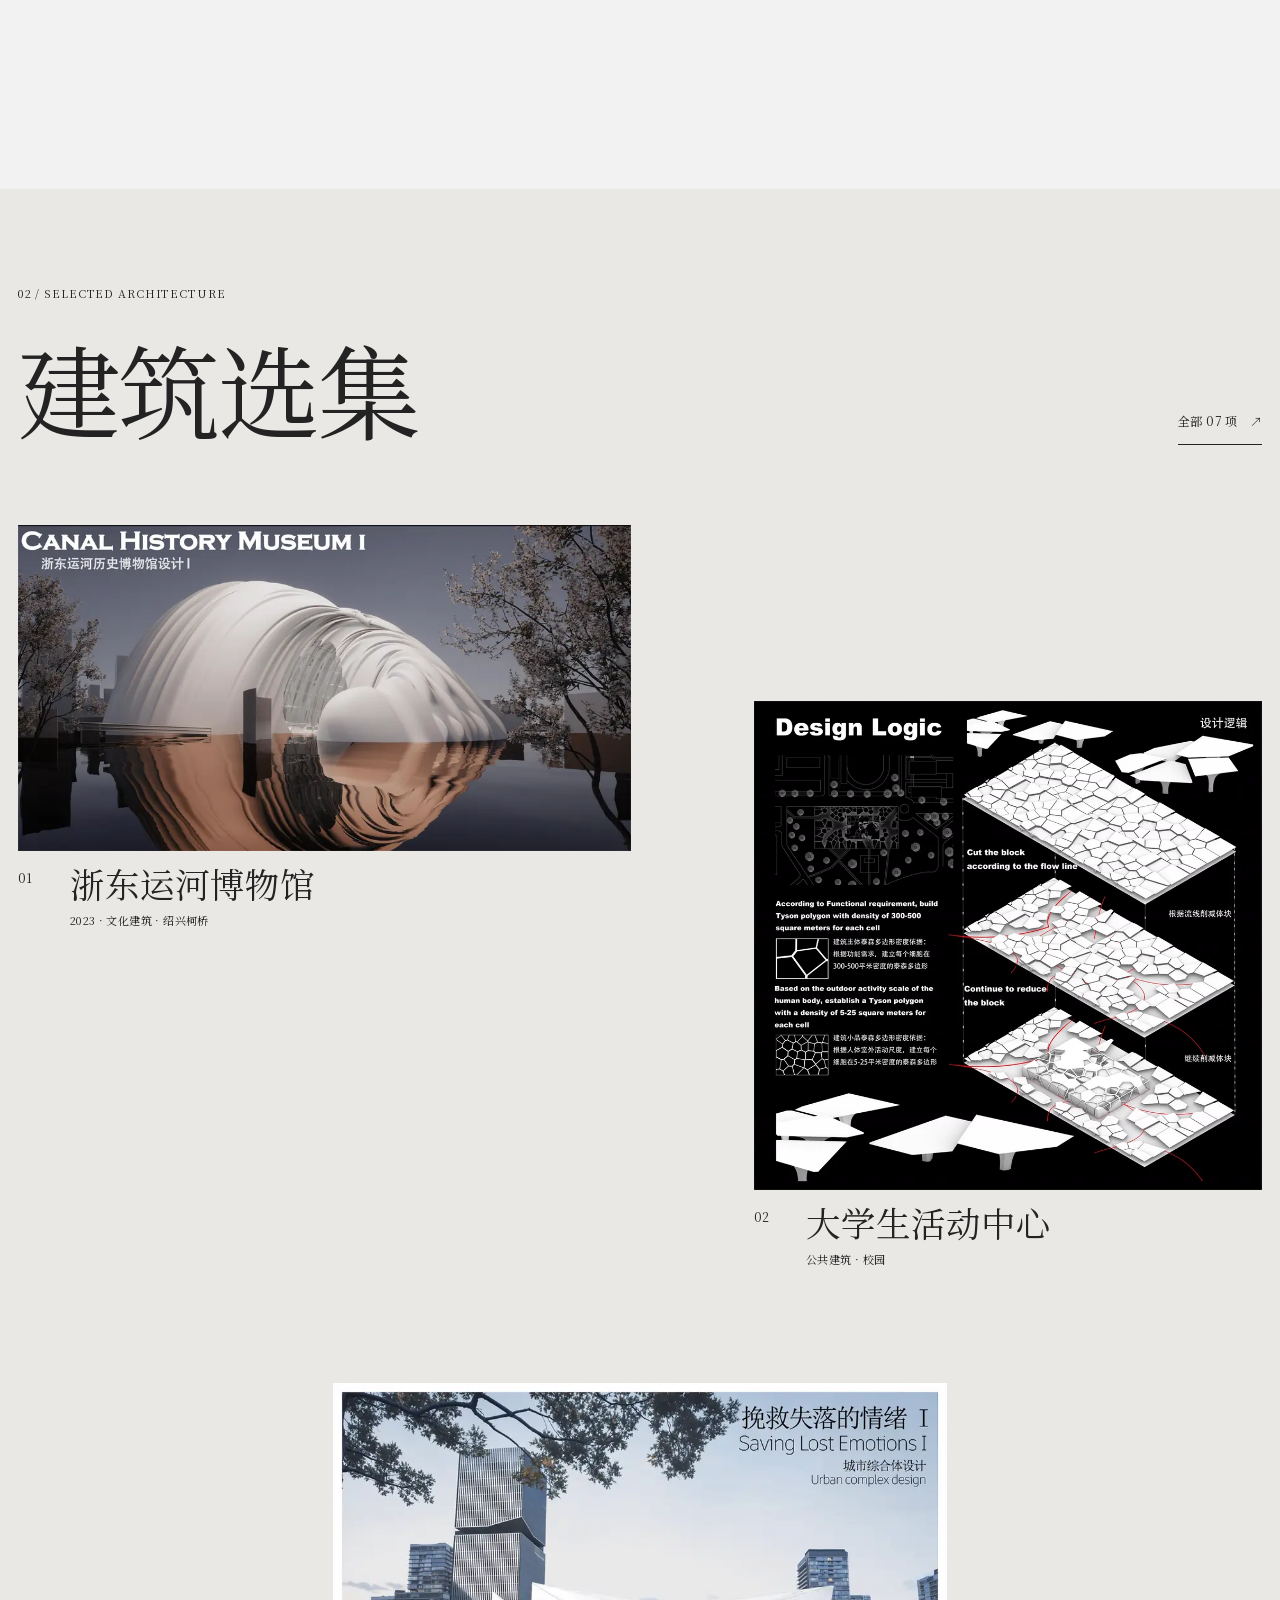
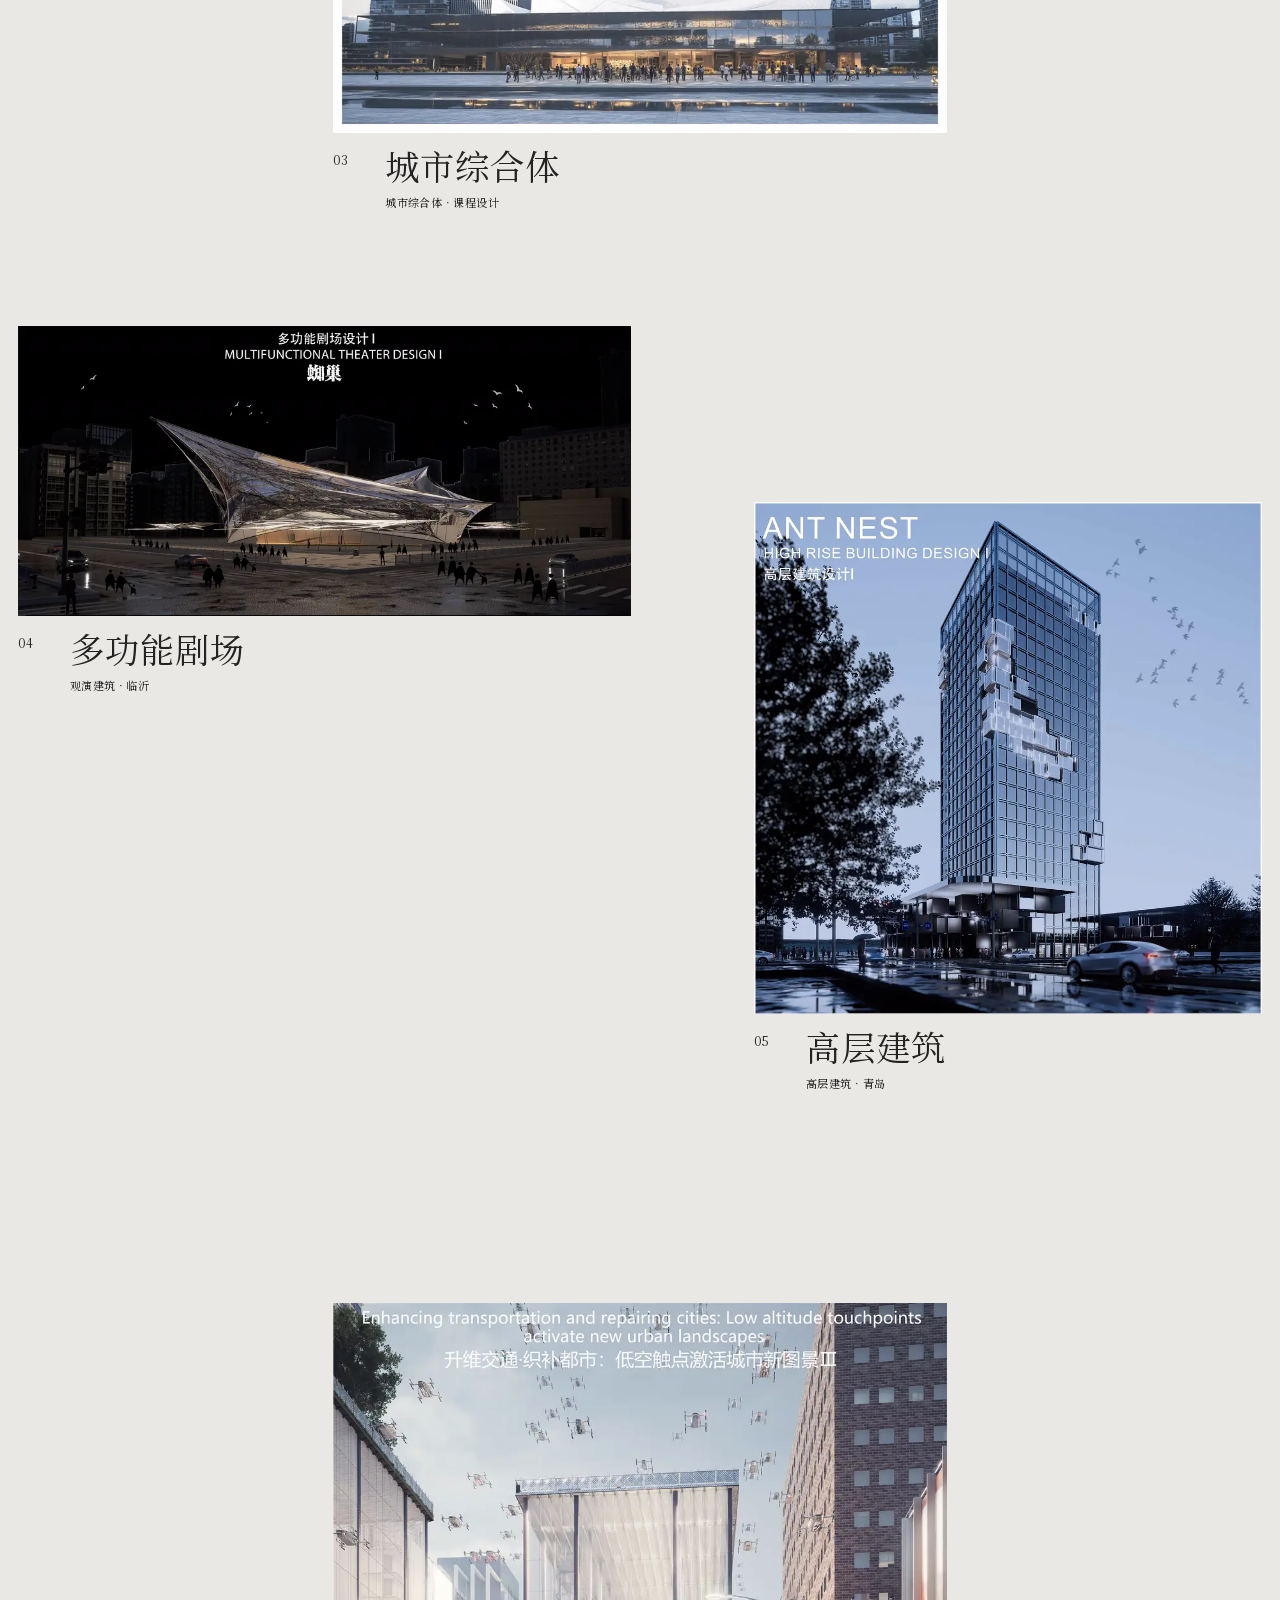
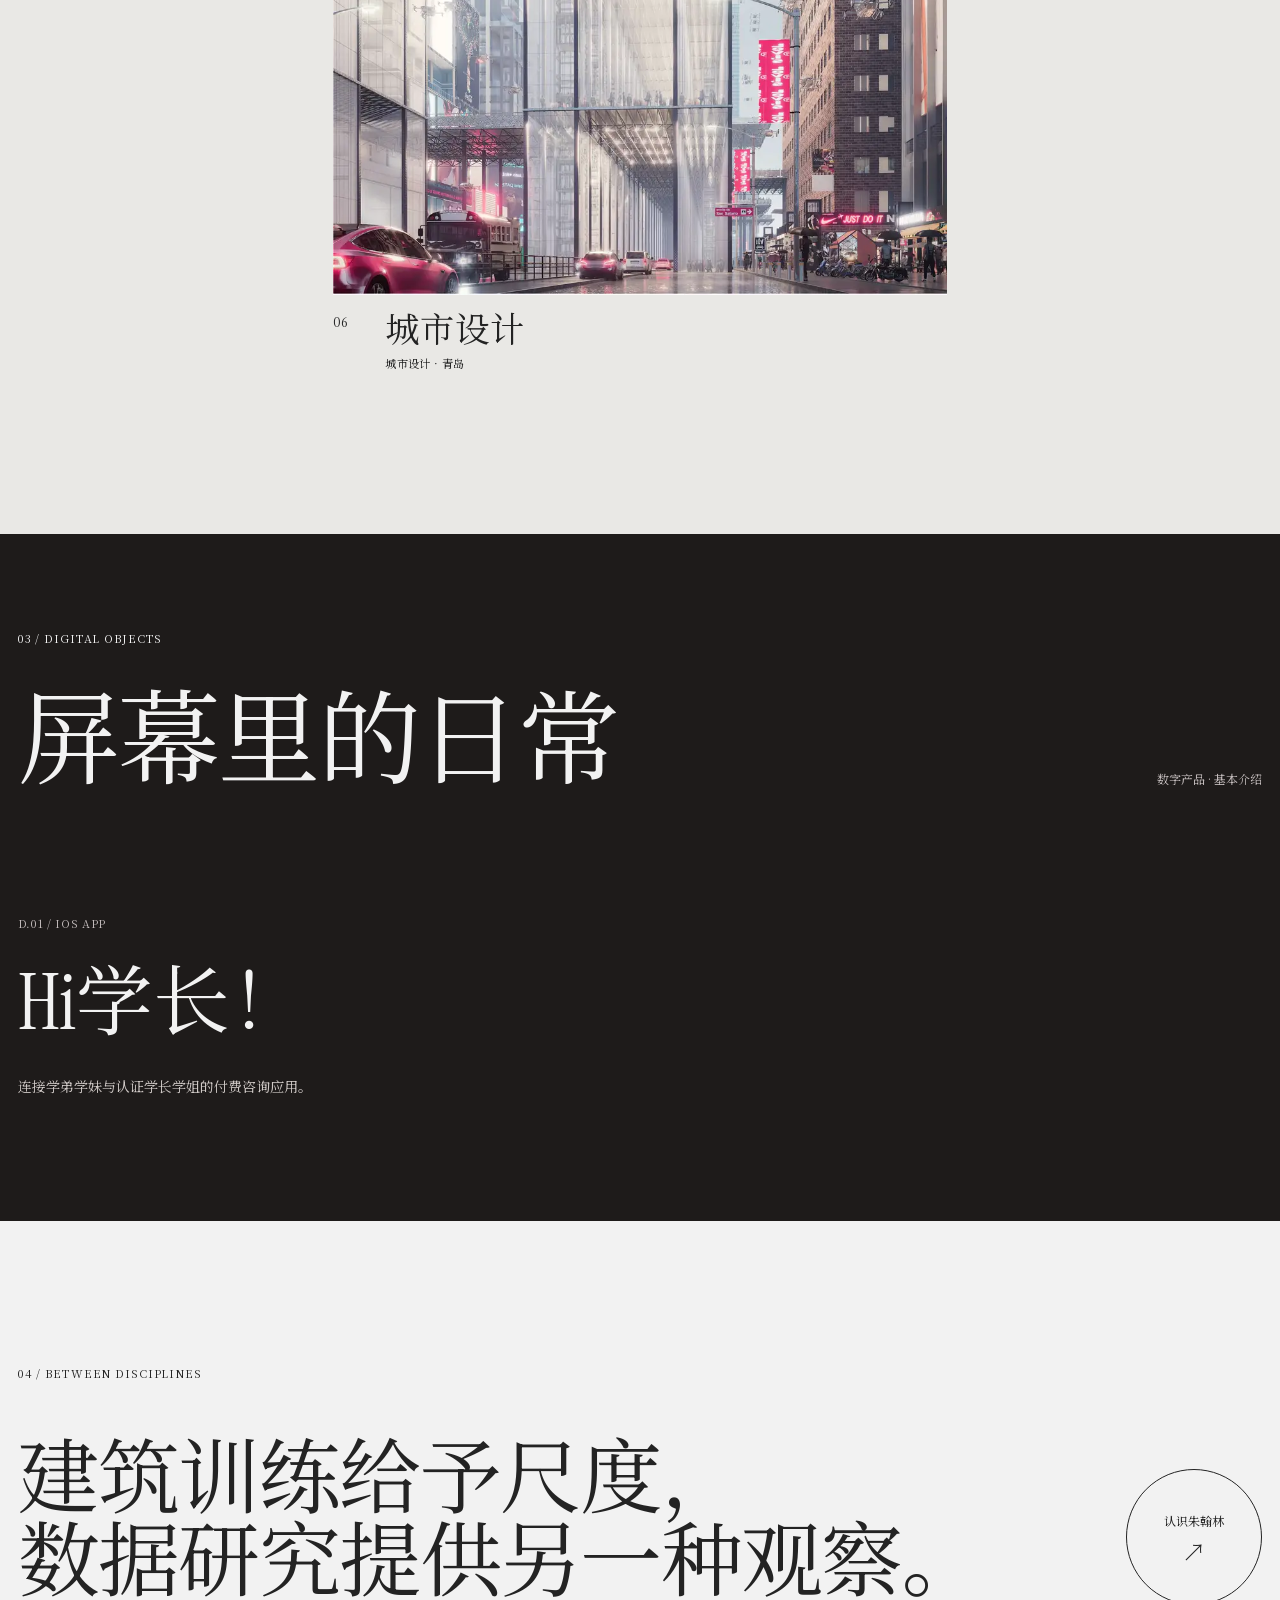
==== commit 9224fae8: "发布 TRACES OF LIN 六项目作品集" ====
--- a/index.html
+++ b/index.html
@@ -1,288 +1,960 @@
-<!DOCTYPE html>
+<!doctype html>
 <html lang="zh-CN">
 <head>
-<meta charset="UTF-8">
-<meta name="viewport" content="width=device-width, initial-scale=1.0">
-<title>朱翰林 · 建筑作品集 ZHU HANLIN — ARCHITECTURE PORTFOLIO</title>
-<meta name="description" content="朱翰林的个人建筑作品集：城市综合体、大学生活动中心、浙东运河博物馆、多功能剧场、高层建筑与城市设计。">
-<link rel="stylesheet" href="css/fonts.css">
-<link rel="stylesheet" href="css/styles.css">
+  <meta charset="utf-8">
+  <meta name="viewport" content="width=device-width, initial-scale=1">
+  <meta name="description" content="朱翰林的跨学科作品集：建筑设计、数字产品、数据与创作。">
+  <title>TRACES OF LIN — 建筑与数字作品</title>
+  <link rel="stylesheet" href="./assets/css/fonts.css">
+  <link rel="stylesheet" href="./assets/css/site.css">
+  <link rel="stylesheet" href="./assets/css/spiral.css">
+  <link rel="stylesheet" href="./assets/css/museum-cinema.css">
+  <script src="./assets/js/site.js" defer></script>
+  <script src="./assets/js/hero-texture.js" defer></script>
+  <script src="./assets/js/entry.js" defer></script>
+  <script src="./assets/js/hero-gl.js" defer></script>
+  <script src="./assets/js/museum-cinema-frames.js" defer></script>
+  <script src="./assets/js/museum-cinema.js" defer></script>
+  <script src="./assets/js/spiral.js" defer></script>
 </head>
-<body id="top">
-<a class="skip-link" href="#main">跳到正文 SKIP TO CONTENT</a>
-
-<header class="masthead">
-  <div class="masthead__top">
-    <div class="container masthead__top-row">
-      <span class="label-mono">ARCHITECTURE PORTFOLIO · <span class="zh">建筑作品集</span></span>
-      <div class="masthead__top-right">
-        <button class="lang-switch" type="button" role="switch" aria-checked="false" aria-label="切换至英文 SWITCH TO ENGLISH">
-          <span class="lang-switch__knob" aria-hidden="true"></span>
-          <span class="lang-switch__opt" data-lang="zh" aria-hidden="true">中</span>
-          <span class="lang-switch__opt" data-lang="en" aria-hidden="true">EN</span>
-        </button>
-        <span class="label-mono">QINGDAO · <span data-year>2026</span></span>
-      </div>
+<body id="top" class="home-page">
+  <div class="entry-screen" aria-hidden="true">
+    <div class="entry-mark"><span>TL</span></div>
+    <p class="entry-name">TRACES OF LIN</p>
+    <p class="entry-count">0%</p>
+  </div>
+  <a class="skip-link" href="#main"><span class="zh">跳到正文</span><span class="en" lang="en">Skip to content</span></a>
+
+  <header class="site-header" id="site-header">
+    <a class="wordmark" href="#top" aria-label="TRACES OF LIN，回到顶部">TRACES OF LIN</a>
+    <p class="header-discipline"><span class="zh">建筑 × 数字 × 数据</span><span class="en" lang="en">Architecture × Digital × Data</span></p>
+    <nav class="desktop-nav" aria-label="主导航">
+      <a href="#story"><span class="zh">设计线索</span><span class="en" lang="en">Approach</span></a>
+      <button type="button" data-open-layer="index"><span class="zh">作品索引</span><span class="en" lang="en">Index</span><sup>07</sup></button>
+      <button type="button" data-open-layer="about"><span class="zh">关于</span><span class="en" lang="en">About</span></button>
+      <a href="#contact"><span class="zh">联系</span><span class="en" lang="en">Contact</span></a>
+    </nav>
+    <button class="language-toggle" type="button" role="switch" aria-checked="false" aria-label="切换到英文">
+      <span class="language-zh">中</span><span class="language-divider">/</span><span class="language-en">EN</span>
+    </button>
+    <button class="menu-toggle" type="button" aria-expanded="false" aria-controls="mobile-menu">
+      <span class="zh">菜单</span><span class="en" lang="en">Menu</span>
+    </button>
+  </header>
+
+  <div class="mobile-menu" id="mobile-menu" hidden>
+    <nav aria-label="移动导航">
+      <a href="#story"><span>01</span><span class="zh">设计线索</span><span class="en" lang="en">Approach</span></a>
+      <button type="button" data-open-layer="index"><span>02</span><span class="zh">作品索引</span><span class="en" lang="en">Index</span></button>
+      <button type="button" data-open-layer="about"><span>03</span><span class="zh">关于我</span><span class="en" lang="en">About</span></button>
+      <a href="#contact"><span>04</span><span class="zh">联系</span><span class="en" lang="en">Contact</span></a>
+    </nav>
+  </div>
+
+  <main id="main" data-motion-sequence>
+    <section class="hero" aria-labelledby="hero-title">
+      <div class="hero-meta">
+        <p>PORTFOLIO / 2021—2026</p>
+        <p><span class="zh">建筑与数字作品</span><span class="en" lang="en">Architecture &amp; digital products</span></p>
+      </div>
+      <h1 class="hero-title" id="hero-title">
+        <span class="hero-name">TRACES OF LIN</span>
+        <span class="hero-themes"><span class="zh">算法 · 情绪 · 城市</span><span class="en" lang="en">Algorithm · Emotion · City</span></span>
+      </h1>
+      <figure class="hero-visual">
+        <a href="./project-01.html" class="project-link" data-project="01" aria-label="查看浙东运河博物馆完整项目">
+          <img src="./assets/images/museum-01-960.webp"
+               srcset="./assets/images/museum-01-640.webp 640w, ./assets/images/museum-01-960.webp 960w, ./assets/images/museum-01-1600.webp 1600w"
+               sizes="(max-width: 767px) calc(100vw - 32px), calc(100vw - 40px)"
+               width="1600" height="848" alt="浙东运河博物馆主效果图：水平建筑体量、水面与波浪屋面" fetchpriority="high">
+          <canvas class="hero-canvas" aria-hidden="true"></canvas>
+          <div class="hero-shade" aria-hidden="true"></div>
+        </a>
+        <figcaption><span>FIG. 1.1</span><span><span class="zh">浙东运河博物馆 · 主效果图</span><span class="en" lang="en">Grand Canal Museum · Main rendering</span></span></figcaption>
+      </figure>
+      <div class="hero-bottom">
+        <p class="hero-statement zh">从运河的波浪，到屏幕里的相遇。<br>在建筑、产品与数据之间，寻找可被感知的秩序。</p>
+        <p class="hero-statement en" lang="en">From the waves of a canal to encounters on a screen.<br>Finding a perceptible order across architecture, products and data.</p>
+        <a class="round-link" href="#story" aria-label="向下阅读设计线索"><span class="zh">向下阅读</span><span class="en" lang="en">Explore</span><span aria-hidden="true">↓</span></a>
+      </div>
+    </section>
+
+    <section class="story" id="story" aria-labelledby="story-title">
+      <header class="story-intro">
+        <p class="section-index">01 / DESIGN THREADS</p>
+        <h2 id="story-title"><span class="zh">三个词，<br>一种持续的追问。</span><span class="en" lang="en">Three words.<br>One continuing question.</span></h2>
+        <div class="story-lead">
+          <p class="zh">形态如何生成，情绪如何被空间承接，设计又如何回应城市？从课程设计到独立产品，这条线索贯穿朱翰林的作品。</p>
+          <p class="en" lang="en">How does form emerge, how can space hold emotion, and how does design answer a city? These questions connect Zhu Hanlin's studio work and independent products.</p>
+        </div>
+      </header>
+
+      <div class="theme-lines" aria-label="三个设计主题">
+        <article><span>01</span><h3>ALGORITHM</h3><p class="zh">泰森多边形、超图蛛网、蚁群路径与波浪纹理——形态不是装饰，而是生成过程的结果。</p><p class="en" lang="en">Voronoi polygons, hypergraph webs, ant-colony paths and wave textures — form as the result of a generative process.</p></article>
+        <article><span>02</span><h3>EMOTION</h3><p class="zh">从中庭、下沉广场与空中观景台，到一次被认真回答的咨询——为相遇留出位置。</p><p class="en" lang="en">From atriums and sunken plazas to a question answered with care — making room for encounters.</p></article>
+        <article><span>03</span><h3>CITY</h3><p class="zh">运河遗产、校园门户与低空交通网络——每个项目都从它与城市的关系开始。</p><p class="en" lang="en">Canal heritage, campus gateways and low-altitude networks — every project begins with its relationship to the city.</p></article>
+      </div>
+
+      <div class="museum-story" data-museum-story>
+        <div class="story-sticky" data-cinema-copy>
+          <p class="section-index cinema-meta"><span class="cinema-line" data-cinema-line data-cinema-whole><span class="cinema-half cinema-half--left">PROJECT</span><span class="cinema-half cinema-half--right"> 01</span></span><span class="cinema-line" data-cinema-line data-cinema-whole><span class="cinema-half cinema-half--left">20</span><span class="cinema-half cinema-half--right">23</span></span><span class="cinema-line" data-cinema-line data-cinema-whole><span class="cinema-half cinema-half--left"><span class="zh">文化</span><span class="en" lang="en">CULT</span></span><span class="cinema-half cinema-half--right"><span class="zh">建筑</span><span class="en" lang="en">URAL</span></span></span><span class="cinema-line" data-cinema-line data-cinema-whole><span class="cinema-half cinema-half--left"><span class="zh">绍兴</span><span class="en" lang="en">KE</span></span><span class="cinema-half cinema-half--right"><span class="zh">柯桥</span><span class="en" lang="en">QIAO</span></span></span></p>
+          <h3>
+            <span class="zh"><span class="cinema-line" data-cinema-line><span class="cinema-half cinema-half--left">水之</span><span class="cinema-half cinema-half--right">上，</span></span><span class="cinema-line" data-cinema-line><span class="cinema-half cinema-half--left">古纤道</span><span class="cinema-half cinema-half--right">之上。</span></span></span>
+            <span class="en" lang="en"><span class="cinema-line" data-cinema-line><span class="cinema-half cinema-half--left">Upon the </span><span class="cinema-half cinema-half--right">water.</span></span><span class="cinema-line" data-cinema-line><span class="cinema-half cinema-half--left">Upon the </span><span class="cinema-half cinema-half--right">towpath.</span></span></span>
+          </h3>
+          <div class="cinema-description">
+            <p class="zh"><span class="cinema-line" data-cinema-line><span class="cinema-half cinema-half--left">浙东运河博物馆将</span><span class="cinema-half cinema-half--right">场地与建筑融为同一个意象。</span></span><span class="cinema-line" data-cinema-line><span class="cinema-half cinema-half--left">参数控制波浪纹理的</span><span class="cinema-half cinema-half--right">高度与密度，再将其流动到曲面，</span></span><span class="cinema-line" data-cinema-line><span class="cinema-half cinema-half--left">让屋面</span><span class="cinema-half cinema-half--right">与运河对话。</span></span></p>
+            <p class="en cinema-description-wide" lang="en"><span class="cinema-line" data-cinema-line><span class="cinema-half cinema-half--left">The Grand Canal Museum </span><span class="cinema-half cinema-half--right">merges site and building into one image.</span></span><span class="cinema-line" data-cinema-line><span class="cinema-half cinema-half--left">Parameters tune the height and density </span><span class="cinema-half cinema-half--right">of wave textures before they flow onto the curved shell,</span></span><span class="cinema-line" data-cinema-line><span class="cinema-half cinema-half--left">bringing the roof </span><span class="cinema-half cinema-half--right">into dialogue with the canal.</span></span></p>
+            <p class="en cinema-description-compact" lang="en"><span class="cinema-line" data-cinema-line><span class="cinema-half cinema-half--left">The Grand Canal </span><span class="cinema-half cinema-half--right">Museum merges site</span></span><span class="cinema-line" data-cinema-line><span class="cinema-half cinema-half--left">and building </span><span class="cinema-half cinema-half--right">into one image.</span></span><span class="cinema-line" data-cinema-line><span class="cinema-half cinema-half--left">Parameters tune </span><span class="cinema-half cinema-half--right">the height and density</span></span><span class="cinema-line" data-cinema-line><span class="cinema-half cinema-half--left">of wave textures </span><span class="cinema-half cinema-half--right">before they flow</span></span><span class="cinema-line" data-cinema-line><span class="cinema-half cinema-half--left">onto the curved shell, </span><span class="cinema-half cinema-half--right">bringing the roof</span></span><span class="cinema-line" data-cinema-line><span class="cinema-half cinema-half--left">into dialogue </span><span class="cinema-half cinema-half--right">with the canal.</span></span></p>
+          </div>
+          <a class="text-link project-link cinema-cta" href="./project-01.html" data-project="01"><span class="zh cinema-line" data-cinema-line data-cinema-whole><span class="cinema-half cinema-half--left">查看完整</span><span class="cinema-half cinema-half--right">项目</span></span><span class="en cinema-line" lang="en" data-cinema-line data-cinema-whole><span class="cinema-half cinema-half--left">View full </span><span class="cinema-half cinema-half--right">project</span></span><span aria-hidden="true">↗</span></a>
+        </div>
+        <div class="story-figures">
+          <figure class="story-figure story-figure--panorama museum-static-figure">
+            <a class="project-link" href="./project-01.html" data-project="01" aria-label="查看浙东运河博物馆完整项目">
+              <img src="./assets/images/museum-01-640.webp" srcset="./assets/images/museum-01-640.webp 640w, ./assets/images/museum-01-960.webp 960w" sizes="(max-width: 767px) calc(100vw - 32px), 64vw" width="960" height="510" alt="浙东运河博物馆完整主效果图：水平建筑体量、水面与波浪屋面" loading="lazy">
+            </a><figcaption>FIG. 1.1 — <span class="zh">主效果图与连续结构叙事</span><span class="en" lang="en">Main rendering and structural sequence</span></figcaption>
+          </figure>
+        </div>
+      </div>
+    </section>
+
+    <section class="spiral-gallery" id="architecture-in-motion" aria-labelledby="spiral-title" data-spiral-gallery>
+      <h2 class="spiral-sr" id="spiral-title"><span class="zh">运动中的建筑</span><span class="en" lang="en">Architecture in motion</span></h2>
+      <div class="spiral-stage" data-spiral-stage aria-hidden="true">
+        <div class="museum-cinema" data-museum-cinema>
+          <div class="cinema-flight" data-cinema-flight>
+            <img class="cinema-image" data-cinema-image src="./assets/images/museum-01-640.webp" srcset="./assets/images/museum-01-640.webp 640w, ./assets/images/museum-01-960.webp 960w" sizes="100vw" data-cinema-src="./assets/images/museum-cinema-cutout-1200.webp" width="1200" height="636" alt="" decoding="async">
+            <svg class="cinema-svg" data-cinema-svg viewBox="0 0 1600 848" preserveAspectRatio="xMidYMid meet" focusable="false"></svg>
+          </div>
+        </div>
+        <div class="spiral-world" data-spiral-world>
+          <figure class="spiral-tile" data-spiral-tile data-spiral-project="01"><picture><source media="(min-width: 768px) and (pointer: fine)" srcset="./assets/images/museum-01-960.webp"><img src="./assets/images/museum-01-640.webp" width="960" height="510" alt="" decoding="async"></picture></figure>
+          <figure class="spiral-tile" data-spiral-tile data-spiral-project="02"><picture><source media="(min-width: 768px) and (pointer: fine)" srcset="./assets/images/selection-01-960.webp"><img src="./assets/images/selection-01-640.webp" width="960" height="924" alt="" decoding="async"></picture></figure>
+          <figure class="spiral-tile" data-spiral-tile data-spiral-project="03"><picture><source media="(min-width: 768px) and (pointer: fine)" srcset="./assets/images/selection-02-home-960.webp"><img src="./assets/images/selection-02-640.webp" width="960" height="548" alt="" decoding="async"></picture></figure>
+          <figure class="spiral-tile" data-spiral-tile data-spiral-project="04"><picture><source media="(min-width: 768px) and (pointer: fine)" srcset="./assets/images/theatre-01-960.webp"><img src="./assets/images/theatre-01-640.webp" width="1600" height="756" alt="" decoding="async"></picture></figure>
+          <figure class="spiral-tile" data-spiral-tile data-spiral-project="05"><picture><source media="(min-width: 768px) and (pointer: fine)" srcset="./assets/images/highrise-01-home-960.webp"><img src="./assets/images/highrise-01-640.webp" width="1600" height="1614" alt="" decoding="async"></picture></figure>
+          <figure class="spiral-tile" data-spiral-tile data-spiral-project="06"><picture><source media="(min-width: 768px) and (pointer: fine)" srcset="./assets/images/urban-09-home-960.webp"><img src="./assets/images/urban-09-640.webp" width="1600" height="1544" alt="" decoding="async"></picture></figure>
+        </div>
+      </div>
+      <header class="spiral-static-header">
+        <p class="section-index">ARCHITECTURE IN MOTION / 06 PROJECTS</p>
+        <h3><span class="zh">换一个角度，<br>继续观看空间。</span><span class="en" lang="en">Another angle.<br>Another way to see space.</span></h3>
+      </header>
+      <ol class="spiral-static">
+        <li><figure><a class="project-link" href="./project-01.html" data-project="01"><picture><source media="(min-width: 768px) and (pointer: fine)" srcset="./assets/images/museum-01-960.webp"><img src="./assets/images/museum-01-640.webp" width="960" height="510" alt="浙东运河博物馆完整主效果图" loading="lazy" decoding="async"></picture><figcaption><span>01</span><span><span class="zh">浙东运河博物馆 · 主效果图</span><span class="en" lang="en">Grand Canal Museum · Rendering</span></span></figcaption></a></figure></li>
+        <li><figure><a class="project-link" href="./project-02.html" data-project="02"><picture><source media="(min-width: 768px) and (pointer: fine)" srcset="./assets/images/selection-01-960.webp"><img src="./assets/images/selection-01-640.webp" width="960" height="924" alt="大学生活动中心设计逻辑图" loading="lazy" decoding="async"></picture><figcaption><span>02</span><span><span class="zh">活动中心 · 设计逻辑</span><span class="en" lang="en">Activity Centre · Logic</span></span></figcaption></a></figure></li>
+        <li><figure><a class="project-link" href="./project-03.html" data-project="03"><picture><source media="(min-width: 768px) and (pointer: fine)" srcset="./assets/images/selection-02-home-960.webp"><img src="./assets/images/selection-02-640.webp" width="960" height="548" alt="城市综合体设计主效果图" loading="lazy" decoding="async"></picture><figcaption><span>03</span><span><span class="zh">城市综合体 · 主效果图</span><span class="en" lang="en">Urban Complex · Rendering</span></span></figcaption></a></figure></li>
+        <li><figure><a class="project-link" href="./project-04.html" data-project="04"><picture><source media="(min-width: 768px) and (pointer: fine)" srcset="./assets/images/theatre-01-960.webp"><img src="./assets/images/theatre-01-640.webp" width="1600" height="756" alt="多功能剧场设计主效果图" loading="lazy" decoding="async"></picture><figcaption><span>04</span><span><span class="zh">多功能剧场 · 主效果图</span><span class="en" lang="en">Theatre · Rendering</span></span></figcaption></a></figure></li>
+        <li><figure><a class="project-link" href="./project-05.html" data-project="05"><picture><source media="(min-width: 768px) and (pointer: fine)" srcset="./assets/images/highrise-01-home-960.webp"><img src="./assets/images/highrise-01-640.webp" width="1600" height="1614" alt="高层建筑设计主效果图" loading="lazy" decoding="async"></picture><figcaption><span>05</span><span><span class="zh">高层建筑 · 主效果图</span><span class="en" lang="en">High-rise · Rendering</span></span></figcaption></a></figure></li>
+        <li><figure><a class="project-link" href="./project-06.html" data-project="06"><picture><source media="(min-width: 768px) and (pointer: fine)" srcset="./assets/images/urban-09-home-960.webp"><img src="./assets/images/urban-09-640.webp" width="1600" height="1544" alt="城市设计低空触点街景效果图" loading="lazy" decoding="async"></picture><figcaption><span>06</span><span><span class="zh">城市设计 · 街景效果</span><span class="en" lang="en">Urban Design · Street View</span></span></figcaption></a></figure></li>
+      </ol>
+    </section>
+
+    <section class="collection" id="works" aria-labelledby="collection-title">
+      <header class="section-heading">
+        <p class="section-index">02 / SELECTED ARCHITECTURE</p>
+        <h2 id="collection-title"><span class="zh">建筑选集</span><span class="en" lang="en">Selected architecture</span></h2>
+        <button class="text-link" type="button" data-open-layer="index"><span class="zh">全部 07 项</span><span class="en" lang="en">All 07 works</span><span aria-hidden="true">↗</span></button>
+      </header>
+      <div class="collection-grid">
+        <article class="collection-card collection-card--one">
+          <a href="./project-01.html" class="project-link" data-project="01">
+            <div class="collection-image"><picture><source media="(min-width: 768px) and (pointer: fine)" srcset="./assets/images/museum-01-960.webp"><img src="./assets/images/museum-01-640.webp" width="960" height="510" alt="浙东运河博物馆完整主效果图" loading="lazy"></picture></div>
+            <div class="collection-info"><span>01</span><h3><span class="zh">浙东运河博物馆</span><span class="en" lang="en">Grand Canal Museum</span></h3><p>2023 · <span class="zh">文化建筑 · 绍兴柯桥</span><span class="en" lang="en">Cultural · Keqiao, Shaoxing</span></p></div>
+          </a>
+        </article>
+        <article class="collection-card collection-card--two">
+          <a href="./project-02.html" class="project-link" data-project="02">
+            <div class="collection-image"><picture><source media="(min-width: 768px) and (pointer: fine)" srcset="./assets/images/selection-01-960.webp"><img src="./assets/images/selection-01-640.webp" width="960" height="924" alt="大学生活动中心设计逻辑图" loading="lazy"></picture></div>
+            <div class="collection-info"><span>02</span><h3><span class="zh">大学生活动中心</span><span class="en" lang="en">Student Activity Centre</span></h3><p><span class="zh">公共建筑 · 校园</span><span class="en" lang="en">Public architecture · Campus</span></p></div>
+          </a>
+        </article>
+        <article class="collection-card collection-card--three">
+          <a href="./project-03.html" class="project-link" data-project="03">
+            <div class="collection-image"><picture><source media="(min-width: 768px) and (pointer: fine)" srcset="./assets/images/selection-02-home-960.webp"><img src="./assets/images/selection-02-640.webp" width="960" height="548" alt="城市综合体设计主效果图" loading="lazy"></picture></div>
+            <div class="collection-info"><span>03</span><h3><span class="zh">城市综合体</span><span class="en" lang="en">Urban Complex</span></h3><p><span class="zh">城市综合体 · 课程设计</span><span class="en" lang="en">Urban complex · Studio project</span></p></div>
+          </a>
+        </article>
+        <article class="collection-card collection-card--four">
+          <a href="./project-04.html" class="project-link" data-project="04">
+            <div class="collection-image"><picture><source media="(min-width: 768px) and (pointer: fine)" srcset="./assets/images/theatre-01-960.webp"><img src="./assets/images/theatre-01-640.webp" width="1600" height="756" alt="多功能剧场设计主效果图" loading="lazy"></picture></div>
+            <div class="collection-info"><span>04</span><h3><span class="zh">多功能剧场</span><span class="en" lang="en">Multifunctional Theatre</span></h3><p><span class="zh">观演建筑 · 临沂</span><span class="en" lang="en">Theatre · Linyi</span></p></div>
+          </a>
+        </article>
+        <article class="collection-card collection-card--five">
+          <a href="./project-05.html" class="project-link" data-project="05">
+            <div class="collection-image"><picture><source media="(min-width: 768px) and (pointer: fine)" srcset="./assets/images/highrise-01-home-960.webp"><img src="./assets/images/highrise-01-640.webp" width="1600" height="1614" alt="高层建筑设计主效果图" loading="lazy"></picture></div>
+            <div class="collection-info"><span>05</span><h3><span class="zh">高层建筑</span><span class="en" lang="en">High-rise Design</span></h3><p><span class="zh">高层建筑 · 青岛</span><span class="en" lang="en">High-rise · Qingdao</span></p></div>
+          </a>
+        </article>
+        <article class="collection-card collection-card--six">
+          <a href="./project-06.html" class="project-link" data-project="06">
+            <div class="collection-image"><picture><source media="(min-width: 768px) and (pointer: fine)" srcset="./assets/images/urban-09-home-960.webp"><img src="./assets/images/urban-09-640.webp" width="1600" height="1544" alt="城市设计低空触点街景效果图" loading="lazy"></picture></div>
+            <div class="collection-info"><span>06</span><h3><span class="zh">城市设计</span><span class="en" lang="en">Urban Design</span></h3><p><span class="zh">城市设计 · 青岛</span><span class="en" lang="en">Urban design · Qingdao</span></p></div>
+          </a>
+        </article>
+      </div>
+    </section>
+
+    <section class="digital" id="digital" aria-labelledby="digital-title" tabindex="-1">
+      <header class="section-heading section-heading--dark">
+        <p class="section-index">03 / DIGITAL OBJECTS</p>
+        <h2 id="digital-title"><span class="zh">屏幕里的日常</span><span class="en" lang="en">Digital, daily</span></h2>
+        <p><span class="zh">数字产品 · 基本介绍</span><span class="en" lang="en">Digital product · Brief introduction</span></p>
+      </header>
+      <article class="digital-product digital-product--brief">
+        <div class="digital-copy">
+          <p class="product-number">D.01 / IOS APP</p>
+          <h3><span class="zh">Hi学长！</span><span class="en" lang="en">Hi Senior!</span></h3>
+          <p class="zh">连接学弟学妹与认证学长学姐的付费咨询应用。</p>
+          <p class="en" lang="en">A paid consultation app connecting students with verified senior peers.</p>
+        </div>
+      </article>
+    </section>
+
+    <section class="about-teaser" aria-labelledby="about-teaser-title">
+      <p class="section-index">04 / BETWEEN DISCIPLINES</p>
+      <h2 id="about-teaser-title"><span class="zh">建筑训练给予尺度，<br>数据研究提供另一种观察。</span><span class="en" lang="en">Architectural training gives scale.<br>Analytics offers another way of seeing.</span></h2>
+      <button class="round-link" type="button" data-open-layer="about"><span class="zh">认识朱翰林</span><span class="en" lang="en">About Hanlin</span><span aria-hidden="true">↗</span></button>
+    </section>
+  </main>
+
+  <footer class="site-footer" id="contact">
+    <div class="footer-top">
+      <p><span class="zh">合作、实习，或一次关于设计的交流。</span><span class="en" lang="en">Collaboration, internships, or a conversation about design.</span></p>
+      <a href="mailto:service@hixuezhang.cn">service@hixuezhang.cn ↗</a>
     </div>
-  </div>
-  <div class="container masthead__brand">
-    <p class="masthead__name"><span class="zh">朱翰林的建筑作品集</span></p>
-    <p class="masthead__sub">ZHU HANLIN'S COLLECTION OF ARCHITECTURAL WORKS</p>
-  </div>
-  <nav class="masthead__nav-wrap" aria-label="主导航 MAIN NAVIGATION">
-    <div class="container masthead__nav">
-      <button class="nav-toggle" type="button" aria-expanded="false" aria-controls="site-nav" aria-label="打开菜单 OPEN MENU">
-        <svg viewBox="0 0 24 24" fill="none" stroke="currentColor" stroke-linecap="square" aria-hidden="true"><line x1="3" y1="6" x2="21" y2="6"/><line x1="3" y1="12" x2="21" y2="12"/><line x1="3" y1="18" x2="21" y2="18"/></svg>
-      </button>
-      <ul class="nav-list" id="site-nav">
-        <li><a href="index.html" aria-current="page"><span class="zh">首页</span>HOME</a></li>
-        <li><a href="#works"><span class="zh">作品</span>WORKS</a></li>
-        <li><a href="#about"><span class="zh">关于我</span>ABOUT ME</a></li>
-        <li><a href="#contact"><span class="zh">联系</span>CONTACT</a></li>
-      </ul>
-      <span class="label-mono edition-meta">VOL. 1 | <span data-year>2026</span>.08 | NO. 01</span>
+    <div class="footer-contact">
+      <p><span>WECHAT</span><span>Awarmsummerevening</span></p>
+      <button type="button" data-open-layer="about"><span class="zh">关于我</span><span class="en" lang="en">About me</span> ↗</button>
+      <button type="button" data-open-layer="index"><span class="zh">作品索引</span><span class="en" lang="en">Work index</span> ↗</button>
     </div>
-  </nav>
-</header>
-
-<main id="main">
-
-  <!-- 区块 1 · Hero -->
-  <section class="hero sec grid-lines" aria-labelledby="hero-title">
-    <div class="container g12 hero__grid">
-      <div class="c8">
-        <p class="kicker">SELECTED WORKS · 2021 — 2026</p>
-        <div class="hero__title-wrap">
-          <canvas class="hero__mobius" aria-hidden="true"></canvas>
-          <h1 class="hero__title" id="hero-title">
-            <span class="zh"><span class="hero__kw" data-kw="algo" tabindex="0">算法</span> · <span class="hero__kw" data-kw="emo" tabindex="0">情绪</span> · <span class="hero__kw" data-kw="city" tabindex="0">城市</span></span>
-            <span class="hero__en"><span class="hero__kw" data-kw="algo" tabindex="0">ALGORITHM</span> · <span class="hero__kw" data-kw="emo" tabindex="0">EMOTION</span> · <span class="hero__kw" data-kw="city" tabindex="0">CITY</span></span>
-          </h1>
-        </div>
-        <p class="hero__intro drop-cap zh">六个项目，围绕三个词展开。<span class="intro-kw" data-kw="algo">「算法」——活动中心的泰森多边形、剧场的超图蛛网、高层的蚁群路径与博物馆的波浪纹理，形态皆由算法生成；</span><span class="intro-kw" data-kw="emo">「情绪」——城市综合体直面年轻人的情绪困境，以中庭、下沉广场与空中观景台重造相遇；</span><span class="intro-kw" data-kw="city">「城市」——从绍兴柯桥的运河遗产、山东科技大学的校园门户，到青岛黄岛的飞行器停靠网络，设计始终与城市对话。</span></p>
-        <p class="hero__intro-en" lang="en">Six projects, three words. <span class="intro-kw" data-kw="algo">ALGORITHM — the student centre's Tyson polygons, the theatre's hypergraph spider-web, the high-rise's ant-colony paths and the museum's wave textures: forms generated by algorithms. </span><span class="intro-kw" data-kw="emo">EMOTION — the urban complex faces the emotional plight of the young, rebuilding encounters through atrium, sunken plaza and sky terrace. </span><span class="intro-kw" data-kw="city">CITY — from the canal heritage of Shaoxing Keqiao and the campus gateway of SDUST to the aircraft docking network of Qingdao Huangdao, the design keeps conversing with the city.</span></p>
-      </div>
-      <aside class="c4 hero__aside">
-        <figure>
-          <a href="images/portrait.png" data-lightbox="portrait" data-caption="FIG. 0.1 — 头像 PORTRAIT" aria-label="放大查看头像 ENLARGE PORTRAIT">
-            <span class="frame-img aspect-1x1"><img src="images/portrait.png" alt="朱翰林的肖像照片" class="img-newsprint portrait-img"></span>
-          </a>
-          <figcaption class="fig-caption">FIG. 0.1 — <span class="zh">头像</span> PORTRAIT</figcaption>
-        </figure>
-        <dl class="table-mono hero__facts">
-          <div><dt><span class="zh">学习年限</span> YEARS</dt><dd>05 <span class="zh">年</span></dd></div>
-          <div><dt><span class="zh">作品数量</span> PROJECTS</dt><dd>06 <span class="zh">个</span></dd></div>
-          <div><dt><span class="zh">语言</span> LANGUAGES</dt><dd>02 <span class="zh">种</span></dd></div>
-        </dl>
-      </aside>
+    <a class="footer-name" href="#top">TRACES OF LIN</a>
+    <div class="footer-base"><span>© 2026 ZHU HANLIN</span><span><span class="zh">建筑 × 数字 × 数据</span><span class="en" lang="en">Architecture × Digital × Data</span></span><a href="#top"><span class="zh">回到顶部</span><span class="en" lang="en">Back to top</span> ↑</a></div>
+  </footer>
+
+  <dialog class="panel-dialog info-dialog" id="index-dialog" aria-labelledby="index-dialog-title">
+    <div class="info-panel">
+      <header class="panel-header"><p>WORK INDEX / 07</p><button type="button" class="panel-close" data-close-dialog aria-label="关闭作品索引"><span class="zh">关闭</span><span class="en" lang="en">Close</span> ×</button></header>
+      <h2 id="index-dialog-title"><span class="zh">作品索引</span><span class="en" lang="en">Index of works</span></h2>
+      <ol class="work-index-list">
+        <li><a href="./project-01.html" class="project-link" data-project="01"><span>01</span><strong><span class="zh">浙东运河博物馆设计</span><span class="en" lang="en">Grand Canal Museum</span></strong><span>2023 · CULTURAL</span><span>↗</span></a></li>
+        <li><a href="./project-02.html" class="project-link" data-project="02"><span>02</span><strong><span class="zh">大学生活动中心设计</span><span class="en" lang="en">Student Activity Centre</span></strong><span><span class="zh">公共建筑 · 校园</span><span class="en" lang="en">PUBLIC · CAMPUS</span></span><span>↗</span></a></li>
+        <li><a href="./project-03.html" class="project-link" data-project="03"><span>03</span><strong><span class="zh">城市综合体设计</span><span class="en" lang="en">Urban Complex Design</span></strong><span><span class="zh">城市综合体 · 课程设计</span><span class="en" lang="en">URBAN COMPLEX · STUDIO</span></span><span>↗</span></a></li>
+        <li><a href="./project-04.html" class="project-link" data-project="04"><span>04</span><strong><span class="zh">多功能剧场设计</span><span class="en" lang="en">Multifunctional Theatre</span></strong><span><span class="zh">观演建筑 · 临沂</span><span class="en" lang="en">THEATRE · LINYI</span></span><span>↗</span></a></li>
+        <li><a href="./project-05.html" class="project-link" data-project="05"><span>05</span><strong><span class="zh">高层建筑设计</span><span class="en" lang="en">High-rise Design</span></strong><span><span class="zh">高层建筑 · 青岛</span><span class="en" lang="en">HIGH-RISE · QINGDAO</span></span><span>↗</span></a></li>
+        <li><a href="./project-06.html" class="project-link" data-project="06"><span>06</span><strong><span class="zh">城市设计</span><span class="en" lang="en">Urban Design</span></strong><span><span class="zh">城市设计 · 青岛</span><span class="en" lang="en">URBAN DESIGN · QINGDAO</span></span><span>↗</span></a></li>
+        <li><a href="#digital" data-close-and-target="digital"><span>D.01</span><strong><span class="zh">Hi学长！</span><span class="en" lang="en">Hi Senior!</span></strong><span>IOS APP</span><span>↓</span></a></li>
+      </ol>
     </div>
-  </section>
-
-  <!-- 区块 2 · Ticker 跑马灯 -->
-  <div class="ticker" aria-label="作品滚动播报 WORKS TICKER">
-    <div class="ticker__track">
-      <div class="ticker__group">
-        <span class="ticker__badge">2026 EDITION</span>
-        <span><span class="zh">浙东运河博物馆</span> GRAND CANAL MUSEUM</span><span class="ticker__sep">✦</span>
-        <span><span class="zh">大学生活动中心</span> STUDENT CENTRE</span><span class="ticker__sep">✦</span>
-        <span><span class="zh">城市综合体</span> URBAN COMPLEX</span><span class="ticker__sep">✦</span>
-        <span><span class="zh">多功能剧场</span> THEATRE</span><span class="ticker__sep">✦</span>
-        <span><span class="zh">高层建筑</span> HIGH-RISE</span><span class="ticker__sep">✦</span>
-        <span><span class="zh">城市设计</span> URBAN DESIGN</span><span class="ticker__sep">✦</span>
-      </div>
-      <div class="ticker__group" aria-hidden="true">
-        <span class="ticker__badge">2026 EDITION</span>
-        <span><span class="zh">浙东运河博物馆</span> GRAND CANAL MUSEUM</span><span class="ticker__sep">✦</span>
-        <span><span class="zh">大学生活动中心</span> STUDENT CENTRE</span><span class="ticker__sep">✦</span>
-        <span><span class="zh">城市综合体</span> URBAN COMPLEX</span><span class="ticker__sep">✦</span>
-        <span><span class="zh">多功能剧场</span> THEATRE</span><span class="ticker__sep">✦</span>
-        <span><span class="zh">高层建筑</span> HIGH-RISE</span><span class="ticker__sep">✦</span>
-        <span><span class="zh">城市设计</span> URBAN DESIGN</span><span class="ticker__sep">✦</span>
+  </dialog>
+
+  <dialog class="panel-dialog info-dialog" id="about-dialog" aria-labelledby="about-dialog-title">
+    <div class="info-panel about-panel">
+      <header class="panel-header"><p>PROFILE / ZHU HANLIN</p><button type="button" class="panel-close" data-close-dialog aria-label="关闭关于我"><span class="zh">关闭</span><span class="en" lang="en">Close</span> ×</button></header>
+      <div class="about-heading"><p class="section-index">ARCHITECTURE / ANALYTICS / PRODUCT</p><h2 id="about-dialog-title"><span class="zh">朱翰林</span><span class="en" lang="en">Zhu Hanlin</span></h2></div>
+      <p class="about-intro zh">山东科技大学建筑学专业本科毕业（2021—2026），现为新西兰奥克兰理工大学（AUT）数据分析专业在读研究生（Master of Analytics）。「Hi学长！」App 开发者、露曦零号（杭州）科技有限公司执行董事。</p>
+      <p class="about-intro en" lang="en">Zhu Hanlin holds a bachelor's degree in Architecture from Shandong University of Science and Technology (2021—2026) and is currently a Master of Analytics postgraduate at Auckland University of Technology (AUT), New Zealand. Developer of the Hi Senior! app and Executive Director of Luxi Linghao (Hangzhou) Technology Co., Ltd.</p>
+      <div class="about-grid">
+        <details open><summary><span>01</span><span class="zh">教育</span><span class="en" lang="en">Education</span></summary><div><p class="zh">奥克兰理工大学（AUT）· 数据分析硕士在读<br>2026.09—2028.03（预计）</p><p class="en" lang="en">Auckland University of Technology · Master of Analytics<br>Sep 2026—Mar 2028 (expected)</p><p class="zh">山东科技大学 · 建筑学本科<br>2021.09—2026.06</p><p class="en" lang="en">Shandong University of Science and Technology · Bachelor of Architecture<br>Sep 2021—Jun 2026</p></div></details>
+        <details><summary><span>02</span><span class="zh">经历</span><span class="en" lang="en">Experience</span></summary><div><p class="zh">2026.09 正式独立开发「Hi学长！」App。<br>2026.10.23 创立露曦零号（杭州）科技有限公司，任执行董事。</p><p class="en" lang="en">Began independently developing Hi Senior! in Sep 2026. Founded Luxi Linghao (Hangzhou) Technology Co., Ltd. on 23 Oct 2026, serving as Executive Director.</p><p class="zh">创新创业协会干事（2021.09—2022.12）：策划校园活动，统筹 900 余名学生与 12 位资深教授参与。全国「三下乡」暑期社会实践（2023、2024）。</p><p class="en" lang="en">Student Officer, Innovation &amp; Entrepreneurship Association (2021—2022): campus events involving over 900 students and 12 senior professors. National rural social practice (2023, 2024).</p></div></details>
+        <details><summary><span>03</span><span class="zh">技能</span><span class="en" lang="en">Skills</span></summary><div><p class="zh">建筑设计、三维建模、渲染与数字化可视化全流程。中文母语 · PTE 学术英语 60 分。</p><p class="en" lang="en">Architectural design, 3D modelling, rendering and digital visualisation. Chinese (native) · PTE Academic 60.</p><p class="skill-list">RHINO / SKETCHUP / CAD / PHOTOSHOP / ILLUSTRATOR / INDESIGN / D5 / V-RAY / LUMION</p></div></details>
+        <details><summary><span>04</span><span class="zh">获奖与研究</span><span class="en" lang="en">Awards &amp; research</span></summary><div><p class="zh">全国 BIM 毕业设计创新大赛一等奖（第十届）、二等奖（第十一届）；全国数字媒体技术与创意作品大赛三等奖；米兰设计周中国展三等奖（省级，2025）；山东省建筑设计竞赛优秀奖（2024）。</p><p class="en" lang="en">First Prize (10th) and Second Prize (11th), National BIM Graduation Design Competition; Third Prize, National Digital Media Technology and Creative Works Competition; Provincial Third Prize, Milan Design Week China Exhibition (2025); Merit Award, Shandong Architectural Design Competition (2024).</p><p class="zh">论文《城市公共服务设施对房价的影响——基于地理加权回归模型的研究》。</p><p class="en" lang="en">Paper: Impact of Urban Public Service Facilities on Housing Prices — A Study Based on Geographically Weighted Regression Model.</p></div></details>
       </div>
     </div>
-  </div>
-
-  <!-- 区块 3 · 作品目录 -->
-  <section class="sec" id="works" aria-labelledby="works-title">
-    <div class="container">
-      <header class="sec-head">
-        <div>
-          <p class="kicker">01 — INDEX OF WORKS</p>
-          <h2 class="h2" id="works-title"><span class="zh">作品目录</span> <span class="h2__en">SELECTED WORKS</span></h2>
-        </div>
-        <p class="label-mono sec-head__meta">6 PROJECTS · 2021 — 2026</p>
+  </dialog>
+
+  <!-- PROJECT_TEMPLATES_START -->
+  <template id="project-01-source">
+<article class="project-article" data-project-article="01">
+      <header class="project-header">
+        <a class="project-close" href="./index.html#works" data-project-close aria-label="关闭项目并返回首页"><span aria-hidden="true">←</span><span class="zh">返回作品目录</span><span class="en" lang="en">Back to index</span></a>
+        <p>PROJECT 01 / 2023</p>
+        <h1><span class="zh">浙东运河博物馆</span><span class="en" lang="en">Grand Canal Museum</span></h1>
+        <p class="project-subtitle"><span class="zh">水之上，古纤道之上。</span><span class="en" lang="en">Upon the water, upon the ancient towpath.</span></p>
       </header>
-      <div class="g12 rules works">
-        <a class="c6 card-project hard-shadow-hover" href="project-01.html">
-          <span class="card-project__img"><img src="images/project-01/cover-01.jpg" alt="浙东运河博物馆设计 主效果图" loading="lazy" class="img-newsprint"></span>
-          <span class="card-project__info">
-            <span class="label-mono">FIG. 1.1</span>
-            <span class="card-project__title"><span class="zh">浙东运河博物馆设计</span></span>
-            <span class="card-project__title-en">GRAND CANAL MUSEUM</span>
-            <span class="label-mono card-project__meta zh">2023 · 文化建筑 · 绍兴柯桥</span>
-            <span class="btn-link"><span class="zh">阅读全文</span> READ MORE →</span>
-          </span>
-        </a>
-        <a class="c6 card-project hard-shadow-hover" href="project-02.html">
-          <span class="card-project__img"><img src="images/project-02/cover-01.jpg" alt="大学生活动中心设计 主效果图" loading="lazy" class="img-newsprint"></span>
-          <span class="card-project__info">
-            <span class="label-mono">FIG. 2.1</span>
-            <span class="card-project__title"><span class="zh">大学生活动中心设计</span></span>
-            <span class="card-project__title-en">STUDENT CENTRE</span>
-            <span class="label-mono card-project__meta zh">2023 · 公共建筑</span>
-            <span class="btn-link"><span class="zh">阅读全文</span> READ MORE →</span>
-          </span>
-        </a>
-        <a class="c12 card-project card-project--full hard-shadow-hover" href="project-03.html">
-          <span class="card-project__img"><img src="images/project-03/cover-01.jpg" alt="城市综合体设计 主效果图" loading="lazy" class="img-newsprint"></span>
-          <span class="card-project__info">
-            <span class="label-mono">FIG. 3.1</span>
-            <span class="card-project__title"><span class="zh">城市综合体设计</span></span>
-            <span class="card-project__title-en">URBAN COMPLEX DESIGN</span>
-            <span class="label-mono card-project__meta zh">2024 · 城市综合体</span>
-            <span class="btn-link"><span class="zh">阅读全文</span> READ MORE →</span>
-          </span>
-        </a>
-        <a class="c12 card-project card-project--full hard-shadow-hover" href="project-04.html">
-          <span class="card-project__img"><img src="images/project-04/cover-01.jpg" alt="多功能剧场设计 主效果图" loading="lazy" class="img-newsprint"></span>
-          <span class="card-project__info">
-            <span class="label-mono">FIG. 4.1</span>
-            <span class="card-project__title"><span class="zh">多功能剧场设计</span></span>
-            <span class="card-project__title-en">MULTIFUNCTIONAL THEATRE</span>
-            <span class="label-mono card-project__meta zh">2022 · 观演建筑 · 临沂</span>
-            <span class="btn-link"><span class="zh">阅读全文</span> READ MORE →</span>
-          </span>
-        </a>
-        <a class="c6 card-project hard-shadow-hover" href="project-05.html">
-          <span class="card-project__img"><img src="images/project-05/cover-01.jpg" alt="高层建筑设计 主效果图" loading="lazy" class="img-newsprint"></span>
-          <span class="card-project__info">
-            <span class="label-mono">FIG. 5.1</span>
-            <span class="card-project__title"><span class="zh">高层建筑设计</span></span>
-            <span class="card-project__title-en">HIGH-RISE DESIGN</span>
-            <span class="label-mono card-project__meta zh">2023 · 高层建筑 · 青岛</span>
-            <span class="btn-link"><span class="zh">阅读全文</span> READ MORE →</span>
-          </span>
-        </a>
-        <a class="c6 card-project hard-shadow-hover" href="project-06.html">
-          <span class="card-project__img"><img src="images/project-06/cover-01.jpg" alt="城市设计 主效果图" loading="lazy" class="img-newsprint"></span>
-          <span class="card-project__info">
-            <span class="label-mono">FIG. 6.1</span>
-            <span class="card-project__title"><span class="zh">城市设计</span></span>
-            <span class="card-project__title-en">URBAN DESIGN</span>
-            <span class="label-mono card-project__meta zh">2024 · 城市设计 · 青岛黄岛</span>
-            <span class="btn-link"><span class="zh">阅读全文</span> READ MORE →</span>
-          </span>
-        </a>
-      </div>
-    </div>
-  </section>
-
-  <!-- 区块 4 · 反转黑底 · 关于我 -->
-  <section class="invert-block sec grid-lines" id="about" aria-labelledby="about-title">
-    <div class="container g12">
-      <div class="c5">
-        <p class="kicker kicker--red">02 — PROFILE</p>
-        <h2 class="h2" id="about-title"><span class="zh">关于我</span> <span class="h2__en">ABOUT ME</span></h2>
-        <p class="zh">朱翰林，山东科技大学建筑学专业本科毕业（2021 — 2026），现为新西兰奥克兰理工大学（AUT）数据分析专业在读研究生（Master of Analytics），「Hi学长！」App 开发者、露曦零号（杭州）科技有限公司执行董事。自驱力强、求知欲旺盛，执行力与自主学习能力出色；具备扎实的建筑理论与设计基础，兼具跨学科知识与技术能力。热衷持续学习与创新，期待在建筑、设计与数据的交叉领域不断成长。</p>
-        <p lang="en">Zhu Hanlin holds a bachelor's degree in Architecture from Shandong University of Science and Technology (2021 — 2026) and is currently a postgraduate student in the Master of Analytics programme at Auckland University of Technology (AUT), New Zealand. He is the developer of the Hi Senior! app and Executive Director of Luxi Linghao (Hangzhou) Technology Co., Ltd. Highly motivated and intellectually curious, with strong execution skills and self-learning ability, he possesses a solid foundation in architectural theory and design, combined with interdisciplinary knowledge and technical proficiency. Passionate about continuous learning, innovation, and professional growth at the intersection of architecture, design and data.</p>
-      </div>
-      <div class="c7 steps">
-        <div class="step">
-          <p class="step__num" aria-hidden="true">01</p>
-          <div>
-            <h3><span class="zh">教育</span> <em>EDUCATION</em></h3>
-            <p class="zh">奥克兰理工大学（AUT）· 数据分析 硕士在读 · 2026.09 — 2028.03（预计）<br>山东科技大学 · 建筑学 本科 · 2021.09 — 2026.06</p>
-            <p lang="en">Auckland University of Technology (AUT), New Zealand · Master of Analytics · Sep 2026 — Mar 2028 (expected)<br>Shandong University of Science and Technology · Bachelor of Architecture · Sep 2021 — Jun 2026</p>
-          </div>
-        </div>
-        <div class="step">
-          <p class="step__num" aria-hidden="true">02</p>
-          <div>
-            <h3><span class="zh">经历</span> <em>EXPERIENCE</em></h3>
-            <p class="zh">创新创业协会干事（2021.09 — 2022.12）：策划并执行多场校园创新创业活动，统筹 900 余名学生与 12 位资深教授参与；全国「三下乡」暑期社会实践（2023、2024）；参与学术研究与跨学科建筑项目。2026.09 正式独立开发「Hi学长！」App；2026.10.23 创立露曦零号（杭州）科技有限公司，任执行董事。</p>
-            <p lang="en">Student Officer, Innovation &amp; Entrepreneurship Association (Sep 2021 — Dec 2022): planned and executed campus-wide events, coordinating over 900 students and 12 senior professors. National "Three Going to the Countryside" social practice (2023, 2024); academic research and interdisciplinary projects. Began independently developing the Hi Senior! app in Sep 2026; founded Luxi Linghao (Hangzhou) Technology Co., Ltd. on 23 Oct 2026, serving as Executive Director.</p>
-          </div>
-        </div>
-        <div class="step">
-          <p class="step__num" aria-hidden="true">03</p>
-          <div>
-            <h3><span class="zh">技能</span> <em>SKILLS</em></h3>
-            <p class="zh">建筑设计、三维建模、渲染与数字化可视化全流程。语言：中文母语 · PTE 学术英语 60 分。</p>
-            <p lang="en">Architectural design, 3D modelling, rendering and digital visualisation. Language: Chinese (native) · PTE Academic 60 (Overall).</p>
-            <p class="chips">
-              <span class="chip">RHINO</span><span class="chip">SKETCHUP</span><span class="chip">CAD</span><span class="chip">PHOTOSHOP</span><span class="chip">ILLUSTRATOR</span><span class="chip">INDESIGN</span><span class="chip">D5</span><span class="chip">V-RAY</span><span class="chip">LUMION</span>
-            </p>
-          </div>
-        </div>
-        <div class="step">
-          <p class="step__num" aria-hidden="true">04</p>
-          <div>
-            <h3><span class="zh">获奖</span> <em>AWARDS</em></h3>
-            <p class="zh">全国 BIM 毕业设计创新大赛一等奖（第十届）、二等奖（第十一届）；全国数字媒体技术与创意作品大赛三等奖；米兰设计周中国展三等奖（省级，2025）；山东省建筑设计竞赛优秀奖（2024）；发表论文《城市公共服务设施对房价的影响——基于地理加权回归模型的研究》。</p>
-            <p lang="en">First Prize (10th Ed.) &amp; Second Prize (11th Ed.), National BIM Graduation Design Competition; Third Prize, National Digital Media Technology and Creative Works Competition; Third Prize (Provincial), Milan Design Week China Exhibition (2025); Merit Award, Shandong Architectural Design Competition (2024); published paper: <em>Impact of Urban Public Service Facilities on Housing Prices — A Study Based on Geographically Weighted Regression Model</em>.</p>
-          </div>
-        </div>
-      </div>
-    </div>
-    <div class="container about__cta">
-      <a class="btn btn-outline btn-outline--light" href="resume-zh.pdf" download data-resume><span class="zh">下载简历</span> DOWNLOAD RESUME ↓</a>
-    </div>
-  </section>
-
-  <!-- 区块 5 · 联系 -->
-  <section class="sec" id="contact" aria-labelledby="contact-title">
-    <div class="container">
-      <header class="sec-head">
-        <div>
-          <p class="kicker">03 — CONTACT</p>
-          <h2 class="h2" id="contact-title"><span class="zh">取得联系</span> <span class="h2__en">GET IN TOUCH</span></h2>
-        </div>
-        <p class="label-mono sec-head__meta zh">合作 · 实习 · 交流</p>
+      <div class="project-layout">
+        <aside class="project-meta">
+          <dl><div><dt>DESIGN</dt><dd>朱翰林 ZHU HANLIN</dd></div><div><dt>YEAR</dt><dd>2023</dd></div><div><dt>TYPE</dt><dd><span class="zh">文化建筑</span><span class="en" lang="en">Cultural</span></dd></div><div><dt>LOCATION</dt><dd><span class="zh">绍兴柯桥</span><span class="en" lang="en">Keqiao, Shaoxing</span></dd></div><div><dt>STATUS</dt><dd><span class="zh">课程设计</span><span class="en" lang="en">Studio</span></dd></div></dl>
+          <nav class="figure-nav" aria-label="14 张项目图片">
+            <p>IMAGES / 14</p>
+            <ol>
+              <li><button type="button" data-figure-target="1">01</button></li><li><button type="button" data-figure-target="2">02</button></li><li><button type="button" data-figure-target="3">03</button></li><li><button type="button" data-figure-target="4">04</button></li><li><button type="button" data-figure-target="5">05</button></li><li><button type="button" data-figure-target="6">06</button></li><li><button type="button" data-figure-target="7">07</button></li><li><button type="button" data-figure-target="8">08</button></li><li><button type="button" data-figure-target="9">09</button></li><li><button type="button" data-figure-target="10">10</button></li><li><button type="button" data-figure-target="11">11</button></li><li><button type="button" data-figure-target="12">12</button></li><li><button type="button" data-figure-target="13">13</button></li><li><button type="button" data-figure-target="14">14</button></li>
+            </ol>
+          </nav>
+        </aside>
+
+        <div class="project-track">
+          <section id="rendering" class="project-section" aria-labelledby="rendering-title">
+            <div class="project-section-heading"><span>02</span><h2 id="rendering-title"><span class="zh">主效果图</span><span class="en" lang="en">Main rendering</span></h2></div>
+            <p class="zh">博物馆沿河岸展开，水平体量与水面对话，屋面壳体的波浪纹理回应水面的光影。</p><p class="en" lang="en">The museum extends along the canal. Its horizontal mass meets the water, while the wave-textured shell responds to shifting light and reflections.</p>
+            <figure class="project-figure" data-figure="1" id="figure-01"><a class="image-button" href="./assets/images/museum-01-1600.webp" data-lightbox-src="./assets/images/museum-01-1600.webp" data-caption-zh="FIG. 1.1 — 主效果图" data-caption-en="FIG. 1.1 — Main rendering"><img src="./assets/images/museum-01-1600.webp" width="1600" height="848" alt="浙东运河博物馆主效果图" fetchpriority="high"></a><figcaption>FIG. 1.1 — <span class="zh">主效果图</span><span class="en" lang="en">Main rendering</span></figcaption></figure>
+          </section>
+
+          <section id="design-logic" class="project-section" aria-labelledby="design-logic-title">
+            <div class="project-section-heading"><span>03</span><h2 id="design-logic-title"><span class="zh">设计逻辑</span><span class="en" lang="en">Design logic</span></h2></div>
+            <p class="zh">将场地与建筑融为「水」的意象：无论身处场地还是建筑之中，游览都如行走在古纤道之上。</p><p class="en" lang="en">Site and building share the image of water: whether outside or inside, the visit reads as a walk along the ancient towpath.</p>
+            <figure class="project-figure" data-figure="2" id="figure-02"><a class="image-button" href="./assets/images/museum-02-1600.webp" data-lightbox-src="./assets/images/museum-02-1600.webp" data-caption-zh="FIG. 1.2 — 设计逻辑（一）" data-caption-en="FIG. 1.2 — Design logic I"><img src="./assets/images/museum-02-1600.webp" width="1600" height="2198" alt="设计逻辑图一" loading="lazy" decoding="async"></a><figcaption>FIG. 1.2 — <span class="zh">设计逻辑（一）</span><span class="en" lang="en">Design logic I</span></figcaption></figure>
+            <figure class="project-figure" data-figure="3" id="figure-03"><a class="image-button" href="./assets/images/museum-03-1600.webp" data-lightbox-src="./assets/images/museum-03-1600.webp" data-caption-zh="FIG. 1.3 — 设计逻辑（二）" data-caption-en="FIG. 1.3 — Design logic II"><img src="./assets/images/museum-03-1600.webp" width="1600" height="324" alt="设计逻辑图二" loading="lazy" decoding="async"></a><figcaption>FIG. 1.3 — <span class="zh">设计逻辑（二）</span><span class="en" lang="en">Design logic II</span></figcaption></figure>
+          </section>
+
+          <section id="general-layout" class="project-section" aria-labelledby="general-layout-title">
+            <div class="project-section-heading"><span>04</span><h2 id="general-layout-title"><span class="zh">总平面与纹理生成</span><span class="en" lang="en">Plan &amp; wave texture</span></h2></div>
+            <p class="zh">平面与立面从「水」的意象出发。参数调节波浪纹理的突出高度与密度，再将纹理整体流动到建筑曲面。</p><p class="en" lang="en">Plan and elevation follow the image of water. Parameters tune the protrusion height and density of the wave texture before it flows onto the curved building surface.</p>
+            <figure class="project-figure" data-figure="4" id="figure-04"><a class="image-button" href="./assets/images/museum-04-1600.webp" data-lightbox-src="./assets/images/museum-04-1600.webp" data-caption-zh="FIG. 1.4 — 总平面图" data-caption-en="FIG. 1.4 — General layout"><img src="./assets/images/museum-04-1600.webp" width="1600" height="1506" alt="总平面图" loading="lazy" decoding="async"></a><figcaption>FIG. 1.4 — <span class="zh">总平面图</span><span class="en" lang="en">General layout</span></figcaption></figure>
+            <figure class="project-figure" data-figure="5" id="figure-05"><a class="image-button" href="./assets/images/museum-05-1600.webp" data-lightbox-src="./assets/images/museum-05-1600.webp" data-caption-zh="FIG. 1.5 — 纹理生成" data-caption-en="FIG. 1.5 — Wave texture"><img src="./assets/images/museum-05-1600.webp" width="1600" height="1320" alt="纹理生成图" loading="lazy" decoding="async"></a><figcaption>FIG. 1.5 — <span class="zh">纹理生成</span><span class="en" lang="en">Wave texture</span></figcaption></figure>
+          </section>
+
+          <section id="exploded-view" class="project-section" aria-labelledby="exploded-view-title">
+            <div class="project-section-heading"><span>05</span><h2 id="exploded-view-title"><span class="zh">爆炸结构图</span><span class="en" lang="en">Exploded structure</span></h2></div>
+            <p class="zh">屋面壳体、桁架系统与一层框架系统被分解为三个层次，呈现波浪屋面与结构的构造关系。</p><p class="en" lang="en">Roof shell, truss system and first-floor framework are separated into three layers, revealing how the wave-textured roof meets its structure.</p>
+            <figure class="project-figure" data-figure="6" id="figure-06"><a class="image-button" href="./assets/images/museum-06-1600.webp" data-lightbox-src="./assets/images/museum-06-1600.webp" data-caption-zh="FIG. 1.6 — 爆炸结构图" data-caption-en="FIG. 1.6 — Exploded structure"><img src="./assets/images/museum-06-1600.webp" width="1600" height="2790" alt="爆炸结构图" loading="lazy" decoding="async"></a><figcaption>FIG. 1.6 — <span class="zh">爆炸结构图</span><span class="en" lang="en">Exploded structure</span></figcaption></figure>
+          </section>
+
+          <section id="site-analysis" class="project-section" aria-labelledby="site-analysis-title">
+            <div class="project-section-heading"><span>06</span><h2 id="site-analysis-title"><span class="zh">场地分析</span><span class="en" lang="en">Site analysis</span></h2></div>
+            <p class="zh">古纤道沿浙东运河穿越绍兴。设计从柯桥的历史肌理出发，观察坡屋顶、粉墙黛瓦与当代建筑之间的关系。</p><p class="en" lang="en">The ancient towpath crosses Shaoxing along the East Zhejiang Canal. The design reads Keqiao's historic fabric through pitched roofs, white walls and their contemporary translation.</p>
+            <figure class="project-figure" data-figure="7" id="figure-07"><a class="image-button" href="./assets/images/museum-07-1600.webp" data-lightbox-src="./assets/images/museum-07-1600.webp" data-caption-zh="FIG. 1.7 — 场地分析（一）" data-caption-en="FIG. 1.7 — Site analysis I"><img src="./assets/images/museum-07-1600.webp" width="1600" height="1138" alt="场地分析图一：柯桥历史肌理" loading="lazy" decoding="async"></a><figcaption>FIG. 1.7 — <span class="zh">场地分析（一）</span><span class="en" lang="en">Site analysis I</span></figcaption></figure>
+            <figure class="project-figure" data-figure="8" id="figure-08"><a class="image-button" href="./assets/images/museum-08-1600.webp" data-lightbox-src="./assets/images/museum-08-1600.webp" data-caption-zh="FIG. 1.8 — 场地分析（二）" data-caption-en="FIG. 1.8 — Site analysis II"><img src="./assets/images/museum-08-1600.webp" width="1600" height="1288" alt="场地分析图二：古纤道发展历史" loading="lazy" decoding="async"></a><figcaption>FIG. 1.8 — <span class="zh">场地分析（二）</span><span class="en" lang="en">Site analysis II</span></figcaption></figure>
+          </section>
+
+          <section id="plans" class="project-section" aria-labelledby="plans-title">
+            <div class="project-section-heading"><span>07</span><h2 id="plans-title"><span class="zh">一层平面与效果图</span><span class="en" lang="en">Ground floor &amp; rendering</span></h2></div>
+            <p class="zh">门厅、展厅与研究室沿展线布置；展厅效果图呈现展陈空间的比例与氛围。</p><p class="en" lang="en">Lobby, galleries and research rooms follow the exhibition route; the gallery rendering presents the proportion and atmosphere of the exhibition space.</p>
+            <figure class="project-figure" data-figure="9" id="figure-09"><a class="image-button" href="./assets/images/museum-09-1600.webp" data-lightbox-src="./assets/images/museum-09-1600.webp" data-caption-zh="FIG. 1.9 — 一层平面" data-caption-en="FIG. 1.9 — Ground floor plan"><img src="./assets/images/museum-09-1600.webp" width="1600" height="1492" alt="一层平面图" loading="lazy" decoding="async"></a><figcaption>FIG. 1.9 — <span class="zh">一层平面</span><span class="en" lang="en">Ground floor plan</span></figcaption></figure>
+            <figure class="project-figure" data-figure="10" id="figure-10"><a class="image-button" href="./assets/images/museum-10-1600.webp" data-lightbox-src="./assets/images/museum-10-1600.webp" data-caption-zh="FIG. 1.10 — 展厅效果图" data-caption-en="FIG. 1.10 — Gallery rendering"><img src="./assets/images/museum-10-1600.webp" width="1600" height="442" alt="展厅效果图" loading="lazy" decoding="async"></a><figcaption>FIG. 1.10 — <span class="zh">展厅效果图</span><span class="en" lang="en">Gallery rendering</span></figcaption></figure>
+          </section>
+
+          <section id="renderings" class="project-section" aria-labelledby="renderings-title">
+            <div class="project-section-heading"><span>08</span><h2 id="renderings-title"><span class="zh">地下一层与二层平面</span><span class="en" lang="en">Lower &amp; second floor</span></h2></div>
+            <p class="zh">临时展厅、数据库与藏品库位于地下；二层围绕中庭组织永久展陈与公共空间。</p><p class="en" lang="en">Temporary galleries, database and collection storage sit below ground; permanent galleries and public space gather around the second-floor atrium.</p>
+            <figure class="project-figure" data-figure="11" id="figure-11"><a class="image-button" href="./assets/images/museum-11-1600.webp" data-lightbox-src="./assets/images/museum-11-1600.webp" data-caption-zh="FIG. 1.11 — 地下一层与二层平面" data-caption-en="FIG. 1.11 — Lower &amp; second floor"><img src="./assets/images/museum-11-1600.webp" width="1600" height="1762" alt="地下一层与二层平面图" loading="lazy" decoding="async"></a><figcaption>FIG. 1.11 — <span class="zh">地下一层与二层平面</span><span class="en" lang="en">Lower &amp; second floor</span></figcaption></figure>
+          </section>
+
+          <section id="sections-view" class="project-section" aria-labelledby="sections-view-title">
+            <div class="project-section-heading"><span>09</span><h2 id="sections-view-title"><span class="zh">剖面图</span><span class="en" lang="en">Section</span></h2></div>
+            <p class="zh">从河面到屋面壳体，滨水步道、通高展厅与天窗形成逐级抬升的垂直序列。</p><p class="en" lang="en">From water level to roof shell, the waterfront walk, double-height galleries and skylights form a rising vertical sequence.</p>
+            <figure class="project-figure" data-figure="12" id="figure-12"><a class="image-button" href="./assets/images/museum-12-1600.webp" data-lightbox-src="./assets/images/museum-12-1600.webp" data-caption-zh="FIG. 1.12 — 剖面图" data-caption-en="FIG. 1.12 — Section"><img src="./assets/images/museum-12-1600.webp" width="1600" height="1650" alt="剖面图" loading="lazy" decoding="async"></a><figcaption>FIG. 1.12 — <span class="zh">剖面图</span><span class="en" lang="en">Section</span></figcaption></figure>
+          </section>
+
+          <section id="details" class="project-section" aria-labelledby="details-title">
+            <div class="project-section-heading"><span>10</span><h2 id="details-title"><span class="zh">西立面与北立面</span><span class="en" lang="en">West &amp; north elevations</span></h2></div>
+            <p class="zh">立面呈现屋面壳体的收束，建筑在此回望古纤道与运河。</p><p class="en" lang="en">The elevations show the gathering roof shell, where the building turns back towards the towpath and the canal.</p>
+            <figure class="project-figure" data-figure="13" id="figure-13"><a class="image-button" href="./assets/images/museum-13-1600.webp" data-lightbox-src="./assets/images/museum-13-1600.webp" data-caption-zh="FIG. 1.13 — 西立面" data-caption-en="FIG. 1.13 — West elevation"><img src="./assets/images/museum-13-1600.webp" width="1600" height="856" alt="西立面图" loading="lazy" decoding="async"></a><figcaption>FIG. 1.13 — <span class="zh">西立面</span><span class="en" lang="en">West elevation</span></figcaption></figure>
+            <figure class="project-figure" data-figure="14" id="figure-14"><a class="image-button" href="./assets/images/museum-14-1600.webp" data-lightbox-src="./assets/images/museum-14-1600.webp" data-caption-zh="FIG. 1.14 — 北立面" data-caption-en="FIG. 1.14 — North elevation"><img src="./assets/images/museum-14-1600.webp" width="1600" height="869" alt="北立面图" loading="lazy" decoding="async"></a><figcaption>FIG. 1.14 — <span class="zh">北立面</span><span class="en" lang="en">North elevation</span></figcaption></figure>
+          </section>
+        </div>
+
+        <aside class="project-info">
+          <section id="abstract" class="project-section project-abstract" aria-labelledby="abstract-title">
+            <div class="project-section-heading"><span>01</span><h2 id="abstract-title"><span class="zh">设计说明</span><span class="en" lang="en">Design statement</span></h2></div>
+            <p class="zh">场地位于浙东运河绍兴柯桥段，古纤道穿城而过。设计让游览如在「水之上」，立面壳体则以平面之水的移动为生成逻辑，最终形成与运河对话的屋面。</p><p class="en" lang="en">The site lies on the Keqiao section of the East Zhejiang Canal, where the ancient towpath threads through the town. The visit reads as a walk upon the water; the shell grows from the movement of a water plan, forming a roof in dialogue with the canal.</p>
+          </section>
+          <nav class="chapter-nav" aria-label="项目十章目录">
+            <p>CONTENTS / 10</p>
+            <ol>
+              <li><a href="./project-01.html#abstract" data-chapter="abstract"><span>01</span><span class="zh">设计说明</span><span class="en" lang="en">Statement</span></a></li>
+              <li><a href="./project-01.html#rendering" data-chapter="rendering"><span>02</span><span class="zh">主效果图</span><span class="en" lang="en">Rendering</span></a></li>
+              <li><a href="./project-01.html#design-logic" data-chapter="design-logic"><span>03</span><span class="zh">设计逻辑</span><span class="en" lang="en">Design logic</span></a></li>
+              <li><a href="./project-01.html#general-layout" data-chapter="general-layout"><span>04</span><span class="zh">总平面与纹理</span><span class="en" lang="en">Plan &amp; texture</span></a></li>
+              <li><a href="./project-01.html#exploded-view" data-chapter="exploded-view"><span>05</span><span class="zh">爆炸结构</span><span class="en" lang="en">Structure</span></a></li>
+              <li><a href="./project-01.html#site-analysis" data-chapter="site-analysis"><span>06</span><span class="zh">场地分析</span><span class="en" lang="en">Site analysis</span></a></li>
+              <li><a href="./project-01.html#plans" data-chapter="plans"><span>07</span><span class="zh">一层平面与效果图</span><span class="en" lang="en">Ground floor</span></a></li>
+              <li><a href="./project-01.html#renderings" data-chapter="renderings"><span>08</span><span class="zh">地下与二层平面</span><span class="en" lang="en">Other floors</span></a></li>
+              <li><a href="./project-01.html#sections-view" data-chapter="sections-view"><span>09</span><span class="zh">剖面图</span><span class="en" lang="en">Section</span></a></li>
+              <li><a href="./project-01.html#details" data-chapter="details"><span>10</span><span class="zh">西立面与北立面</span><span class="en" lang="en">Elevations</span></a></li>
+            </ol>
+          </nav>
+          <div class="project-jump"><button type="button" data-figure-step="-1"><span class="zh">上一张</span><span class="en" lang="en">Previous</span></button><button type="button" data-figure-step="1"><span class="zh">下一张图</span><span class="en" lang="en">Next image</span></button></div>
+        </aside>
+      </div>
+      <nav class="project-pager" aria-label="上一项与下一项作品"><a class="project-link project-pager-link" href="./project-06.html" data-project="06"><span class="project-pager-label">← <span class="zh">上一项</span><span class="en" lang="en">Previous</span></span><strong><span class="zh">城市设计</span><span class="en" lang="en">Urban Design</span></strong></a><a class="project-link project-pager-link" href="./project-02.html" data-project="02"><span class="project-pager-label"><span class="zh">下一项</span><span class="en" lang="en">Next</span> →</span><strong><span class="zh">大学生活动中心</span><span class="en" lang="en">Student Activity Centre</span></strong></a></nav>
+      <nav class="mobile-project-bar" aria-label="项目图片操作"><button type="button" data-figure-step="-1"><span class="zh">上一张</span><span class="en" lang="en">Previous</span></button><a class="project-close" href="./index.html#works" data-project-close><span class="zh">目录</span><span class="en" lang="en">Index</span></a><button type="button" data-figure-step="1"><span class="zh">下一张</span><span class="en" lang="en">Next</span></button></nav>
+    </article>
+  </template>
+
+  <template id="project-02-source">
+    <article class="project-article" data-project-article="02">
+      <header class="project-header">
+        <a class="project-close" href="./index.html#works" data-project-close aria-label="关闭项目并返回首页"><span aria-hidden="true">←</span><span class="zh">返回作品目录</span><span class="en" lang="en">Back to index</span></a>
+        <p>PROJECT 02</p>
+        <h1><span class="zh">大学生活动中心</span><span class="en" lang="en">Student Activity Centre</span></h1>
+        <p class="project-subtitle"><span class="zh">泰森多边形与校园活动路径。</span><span class="en" lang="en">Voronoi cells shaped by campus movement.</span></p>
       </header>
-      <div class="g12">
-        <div class="c8">
-          <dl class="table-mono contact__table">
-            <div><dt><span class="zh">邮箱</span> EMAIL</dt><dd><a href="mailto:853673373@qq.com">853673373@qq.com</a></dd></div>
-            <div><dt><span class="zh">电话</span> PHONE</dt><dd><a href="tel:+8619370657379">193-7065-7379</a></dd></div>
-            <div><dt><span class="zh">微信</span> WECHAT</dt><dd>Awarmsummerevening</dd></div>
-          </dl>
-          <a class="btn btn-primary" href="mailto:853673373@qq.com"><span class="zh">发送邮件</span> SEND EMAIL →</a>
-        </div>
-        <div class="c4 contact__social">
-          <a class="icon-box" href="mailto:853673373@qq.com" aria-label="发送邮件 SEND EMAIL">
-            <svg viewBox="0 0 24 24" fill="none" stroke="currentColor" aria-hidden="true"><path d="M4 4h16c1.1 0 2 .9 2 2v12c0 1.1-.9 2-2 2H4c-1.1 0-2-.9-2-2V6c0-1.1.9-2 2-2z"/><polyline points="22,6 12,13 2,6"/></svg>
-            <span><span class="zh">邮箱</span> EMAIL</span>
-          </a>
-          <a class="icon-box" href="tel:+8619370657379" aria-label="拨打电话 CALL">
-            <svg viewBox="0 0 24 24" fill="none" stroke="currentColor" aria-hidden="true"><path d="M22 16.92v3a2 2 0 0 1-2.18 2 19.79 19.79 0 0 1-8.63-3.07 19.5 19.5 0 0 1-6-6 19.79 19.79 0 0 1-3.07-8.67A2 2 0 0 1 4.11 2h3a2 2 0 0 1 2 1.72 12.84 12.84 0 0 0 .7 2.81 2 2 0 0 1-.45 2.11L8.09 9.91a16 16 0 0 0 6 6l1.27-1.27a2 2 0 0 1 2.11-.45 12.84 12.84 0 0 0 2.81.7A2 2 0 0 1 22 16.92z"/></svg>
-            <span><span class="zh">电话</span> PHONE</span>
-          </a>
-        </div>
-      </div>
-    </div>
-  </section>
-
-</main>
-
-<footer class="site-footer">
-  <div class="container">
-    <div class="sep-stars" aria-hidden="true">✦ ✦ ✦</div>
-    <div class="footer__grid">
-      <nav class="footer__nav" aria-label="页脚导航 FOOTER NAVIGATION">
-        <a href="index.html"><span class="zh">首页</span>HOME</a>
-        <a href="#works"><span class="zh">作品</span>WORKS</a>
-        <a href="#about"><span class="zh">关于我</span>ABOUT ME</a>
-        <a href="#contact"><span class="zh">联系</span>CONTACT</a>
-      </nav>
-      <a class="btn-link" href="#top">↑ <span class="zh">回到顶部</span> BACK TO TOP</a>
-      <div class="footer__meta edition-meta">
-        <p>EDITION: VOL 1.0 | PRINTED IN QINGDAO</p>
-        <p>© <span data-year>2026</span> 朱翰林 ZHU HANLIN · LAST UPDATED 2026.08</p>
-      </div>
-    </div>
-  </div>
-</footer>
-
-<script src="js/main.js"></script>
+      <div class="project-layout">
+        <aside class="project-meta">
+          <dl><div><dt>DESIGN</dt><dd>朱翰林 ZHU HANLIN</dd></div><div><dt>TYPE</dt><dd><span class="zh">公共建筑</span><span class="en" lang="en">Public</span></dd></div><div><dt>LOCATION</dt><dd><span class="zh">校园</span><span class="en" lang="en">Campus</span></dd></div><div><dt>STATUS</dt><dd><span class="zh">课程设计</span><span class="en" lang="en">Studio</span></dd></div></dl>
+          <nav class="figure-nav" aria-label="6 张项目图片">
+            <p>IMAGES / 6</p>
+            <ol><li><button type="button" data-figure-target="1">01</button></li><li><button type="button" data-figure-target="2">02</button></li><li><button type="button" data-figure-target="3">03</button></li><li><button type="button" data-figure-target="4">04</button></li><li><button type="button" data-figure-target="5">05</button></li><li><button type="button" data-figure-target="6">06</button></li></ol>
+          </nav>
+        </aside>
+
+        <div class="project-track">
+          <section id="rendering" class="project-section" aria-labelledby="02-rendering-title">
+            <div class="project-section-heading"><span>02</span><h2 id="02-rendering-title"><span class="zh">主效果图</span><span class="en" lang="en">MAIN RENDERING</span></h2></div>
+            <p class="zh">由泰森多边形细胞生成的建筑主体在校园中展开，通透的界面让各类活动可见、可达。</p>
+            <p class="en" lang="en">The main volume, generated from Voronoi cells, opens into the campus; transparent edges keep its activities visible and accessible.</p>
+            <figure class="project-figure" data-figure="1" id="figure-01"><a class="image-button" href="./assets/images/activity-01-1600.webp" data-lightbox-src="./assets/images/activity-01-1600.webp" data-caption-zh="FIG. 2.1 — 主效果图" data-caption-en="FIG. 2.1 — MAIN RENDERING"><img src="./assets/images/activity-01-960.webp" srcset="./assets/images/activity-01-640.webp 640w, ./assets/images/activity-01-960.webp 960w, ./assets/images/activity-01-1600.webp 1600w" sizes="(max-width: 767px) calc(100vw - 32px), 44vw" width="1600" height="1782" style="aspect-ratio: 1600 / 1782" alt="大学生活动中心设计主效果图" fetchpriority="high"></a><figcaption>FIG. 2.1 — <span class="zh">主效果图</span><span class="en" lang="en">MAIN RENDERING</span></figcaption></figure>
+          </section>
+
+          <section id="design-logic" class="project-section" aria-labelledby="02-design-logic-title">
+            <div class="project-section-heading"><span>03</span><h2 id="02-design-logic-title"><span class="zh">设计逻辑</span><span class="en" lang="en">DESIGN LOGIC</span></h2></div>
+            <p class="zh">泰森多边形的密度依据：建筑主体根据功能需求，建立每个细胞在 300–500 ㎡ 密度的泰森多边形；建筑小品则根据人体室外活动尺度，建立每个细胞在 5–25 ㎡ 密度的泰森多边形。</p>
+            <p class="en" lang="en">Density rules of the Tyson polygon: for the main volume, cells are sized by function at 300–500 m²; for outdoor pieces, cells follow the scale of human outdoor activity at 5–25 m².</p>
+            <figure class="project-figure" data-figure="2" id="figure-02"><a class="image-button" href="./assets/images/activity-02-1600.webp" data-lightbox-src="./assets/images/activity-02-1600.webp" data-caption-zh="FIG. 2.2 — 设计逻辑" data-caption-en="FIG. 2.2 — DESIGN LOGIC"><img src="./assets/images/activity-02-960.webp" srcset="./assets/images/activity-02-640.webp 640w, ./assets/images/activity-02-960.webp 960w, ./assets/images/activity-02-1600.webp 1600w" sizes="(max-width: 767px) calc(100vw - 32px), 44vw" width="1600" height="1536" style="aspect-ratio: 1600 / 1536" alt="设计逻辑图" loading="lazy" decoding="async"></a><figcaption>FIG. 2.2 — <span class="zh">设计逻辑</span><span class="en" lang="en">DESIGN LOGIC</span></figcaption></figure>
+          </section>
+
+          <section id="massing" class="project-section" aria-labelledby="02-massing-title">
+            <div class="project-section-heading"><span>04</span><h2 id="02-massing-title"><span class="zh">体块与爆炸结构</span><span class="en" lang="en">Massing &amp; Exploded Structure</span></h2></div>
+            <p class="zh">体块沿流线逐步削减，形成与场地和活动路径呼应的最终体量；爆炸图进一步分解多边形骨架、面层、主体材料与最终体块的关系。</p>
+            <p class="en" lang="en">The mass is cut back along movement lines to answer the site and its activity paths. The exploded view then separates the polygonal skeleton, surfaces, primary building materials and final volume.</p>
+            <figure class="project-figure" data-figure="3" id="figure-03"><a class="image-button" href="./assets/images/activity-03-977.webp" data-lightbox-src="./assets/images/activity-03-977.webp" data-caption-zh="FIG. 2.3 — 爆炸图" data-caption-en="FIG. 2.3 — Exploded View"><img src="./assets/images/activity-03-960.webp" srcset="./assets/images/activity-03-640.webp 640w, ./assets/images/activity-03-960.webp 960w, ./assets/images/activity-03-977.webp 977w" sizes="(max-width: 767px) calc(100vw - 32px), 44vw" width="977" height="3000" style="aspect-ratio: 977 / 3000" alt="大学生活动中心爆炸图：多边形骨架、面层、主体材料与最终体块" loading="lazy" decoding="async"></a><figcaption>FIG. 2.3 — <span class="zh">爆炸图</span><span class="en" lang="en">Exploded View</span></figcaption></figure>
+          </section>
+
+          <section id="renderings" class="project-section" aria-labelledby="02-renderings-title">
+            <div class="project-section-heading"><span>05</span><h2 id="02-renderings-title"><span class="zh">室内外效果图</span><span class="en" lang="en">INDOOR &amp; OUTDOOR RENDERINGS</span></h2></div>
+            <p class="zh">由多边形细胞生成的空间在不同场景中的氛围：大台阶与架空通道把学生引入建筑，室内外活动彼此渗透。</p>
+            <p class="en" lang="en">Spaces generated from polygonal cells in different scenes: wide steps and the elevated passage draw students in, letting indoor and outdoor life interpenetrate.</p>
+            <figure class="project-figure" data-figure="4" id="figure-04"><a class="image-button" href="./assets/images/activity-04-1600.webp" data-lightbox-src="./assets/images/activity-04-1600.webp" data-caption-zh="FIG. 2.4 — 室内外效果图（一）" data-caption-en="FIG. 2.4 — INDOOR &amp; OUTDOOR RENDERINGS I"><img src="./assets/images/activity-04-960.webp" srcset="./assets/images/activity-04-640.webp 640w, ./assets/images/activity-04-960.webp 960w, ./assets/images/activity-04-1600.webp 1600w" sizes="(max-width: 767px) calc(100vw - 32px), 44vw" width="1600" height="1098" style="aspect-ratio: 1600 / 1098" alt="室内外效果图一" loading="lazy" decoding="async"></a><figcaption>FIG. 2.4 — <span class="zh">室内外效果图（一）</span><span class="en" lang="en">INDOOR &amp; OUTDOOR RENDERINGS I</span></figcaption></figure>
+            <figure class="project-figure" data-figure="5" id="figure-05"><a class="image-button" href="./assets/images/activity-05-1600.webp" data-lightbox-src="./assets/images/activity-05-1600.webp" data-caption-zh="FIG. 2.5 — 室内外效果图（二）" data-caption-en="FIG. 2.5 — INDOOR &amp; OUTDOOR RENDERINGS II"><img src="./assets/images/activity-05-960.webp" srcset="./assets/images/activity-05-640.webp 640w, ./assets/images/activity-05-960.webp 960w, ./assets/images/activity-05-1600.webp 1600w" sizes="(max-width: 767px) calc(100vw - 32px), 44vw" width="1600" height="918" style="aspect-ratio: 1600 / 918" alt="室内外效果图二" loading="lazy" decoding="async"></a><figcaption>FIG. 2.5 — <span class="zh">室内外效果图（二）</span><span class="en" lang="en">INDOOR &amp; OUTDOOR RENDERINGS II</span></figcaption></figure>
+            <figure class="project-figure" data-figure="6" id="figure-06"><a class="image-button" href="./assets/images/activity-06-1600.webp" data-lightbox-src="./assets/images/activity-06-1600.webp" data-caption-zh="FIG. 2.6 — 室内外效果图（三）" data-caption-en="FIG. 2.6 — INDOOR &amp; OUTDOOR RENDERINGS III"><img src="./assets/images/activity-06-960.webp" srcset="./assets/images/activity-06-640.webp 640w, ./assets/images/activity-06-960.webp 960w, ./assets/images/activity-06-1600.webp 1600w" sizes="(max-width: 767px) calc(100vw - 32px), 44vw" width="1600" height="910" style="aspect-ratio: 1600 / 910" alt="室内外效果图三" loading="lazy" decoding="async"></a><figcaption>FIG. 2.6 — <span class="zh">室内外效果图（三）</span><span class="en" lang="en">INDOOR &amp; OUTDOOR RENDERINGS III</span></figcaption></figure>
+          </section>
+        </div>
+
+        <aside class="project-info">
+          <section id="abstract" class="project-section project-abstract" aria-labelledby="02-abstract-title">
+            <div class="project-section-heading"><span>01</span><h2 id="02-abstract-title"><span class="zh">设计说明</span><span class="en" lang="en">Design statement</span></h2></div>
+            <p class="zh">活动中心的生成逻辑取自泰森多边形：建筑主体依据功能需求形成 300–500 ㎡ 的细胞，建筑小品依据人体室外活动尺度形成约 5–25 ㎡ 的细胞。在此基础上沿流线逐步削减体块，使多边形的秩序与校园活动的路径相互塑造。</p><p class="en" lang="en">The centre is generated from Tyson (Voronoi) polygons: cells of the main volume are sized by function at 300–500 m² each, while outdoor pieces follow the scale of human activity at about 5–25 m² per cell. The mass is then cut back along flow lines, so that polygonal order and campus movement shape one another.</p>
+          </section>
+          <nav class="chapter-nav" aria-label="项目5章目录">
+            <p>CONTENTS / 5</p>
+            <ol>
+              <li><a href="./project-02.html#abstract" data-chapter="abstract"><span>01</span><span class="zh">设计说明</span><span class="en" lang="en">Statement</span></a></li>
+              <li><a href="./project-02.html#rendering" data-chapter="rendering"><span>02</span><span class="zh">主效果图</span><span class="en" lang="en">MAIN RENDERING</span></a></li>
+              <li><a href="./project-02.html#design-logic" data-chapter="design-logic"><span>03</span><span class="zh">设计逻辑</span><span class="en" lang="en">DESIGN LOGIC</span></a></li>
+              <li><a href="./project-02.html#massing" data-chapter="massing"><span>04</span><span class="zh">体块与爆炸结构</span><span class="en" lang="en">Massing &amp; Exploded Structure</span></a></li>
+              <li><a href="./project-02.html#renderings" data-chapter="renderings"><span>05</span><span class="zh">室内外效果图</span><span class="en" lang="en">INDOOR &amp; OUTDOOR RENDERINGS</span></a></li>
+            </ol>
+          </nav>
+          <div class="project-jump"><button type="button" data-figure-step="-1"><span class="zh">上一张</span><span class="en" lang="en">Previous</span></button><button type="button" data-figure-step="1"><span class="zh">下一张图</span><span class="en" lang="en">Next image</span></button></div>
+        </aside>
+      </div>
+      <nav class="project-pager" aria-label="上一项与下一项作品"><a class="project-link project-pager-link" href="./project-01.html" data-project="01"><span class="project-pager-label">← <span class="zh">上一项</span><span class="en" lang="en">Previous</span></span><strong><span class="zh">浙东运河博物馆</span><span class="en" lang="en">Grand Canal Museum</span></strong></a><a class="project-link project-pager-link" href="./project-03.html" data-project="03"><span class="project-pager-label"><span class="zh">下一项</span><span class="en" lang="en">Next</span> →</span><strong><span class="zh">城市综合体</span><span class="en" lang="en">Urban Complex</span></strong></a></nav>
+      <nav class="mobile-project-bar" aria-label="项目图片操作"><button type="button" data-figure-step="-1"><span class="zh">上一张</span><span class="en" lang="en">Previous</span></button><a class="project-close" href="./index.html#works" data-project-close><span class="zh">目录</span><span class="en" lang="en">Index</span></a><button type="button" data-figure-step="1"><span class="zh">下一张</span><span class="en" lang="en">Next</span></button></nav>
+    </article>
+  </template>
+
+  <template id="project-03-source">
+    <article class="project-article" data-project-article="03">
+      <header class="project-header">
+        <a class="project-close" href="./index.html#works" data-project-close aria-label="关闭项目并返回首页"><span aria-hidden="true">←</span><span class="zh">返回作品目录</span><span class="en" lang="en">Back to index</span></a>
+        <p>PROJECT 03</p>
+        <h1><span class="zh">城市综合体</span><span class="en" lang="en">Urban Complex</span></h1>
+        <p class="project-subtitle"><span class="zh">挽救失落的情绪：中庭、下沉广场与空中观景台。</span><span class="en" lang="en">Saving Lost Emotions: atrium, sunken plaza and sky terrace.</span></p>
+      </header>
+      <div class="project-layout">
+        <aside class="project-meta">
+          <dl><div><dt>DESIGN</dt><dd>朱翰林 ZHU HANLIN</dd></div><div><dt>TYPE</dt><dd><span class="zh">城市综合体</span><span class="en" lang="en">Urban Complex</span></dd></div><div><dt>STATUS</dt><dd><span class="zh">课程设计</span><span class="en" lang="en">Studio</span></dd></div></dl>
+          <nav class="figure-nav" aria-label="26 张项目图片">
+            <p>IMAGES / 26</p>
+            <ol><li><button type="button" data-figure-target="1">01</button></li><li><button type="button" data-figure-target="2">02</button></li><li><button type="button" data-figure-target="3">03</button></li><li><button type="button" data-figure-target="4">04</button></li><li><button type="button" data-figure-target="5">05</button></li><li><button type="button" data-figure-target="6">06</button></li><li><button type="button" data-figure-target="7">07</button></li><li><button type="button" data-figure-target="8">08</button></li><li><button type="button" data-figure-target="9">09</button></li><li><button type="button" data-figure-target="10">10</button></li><li><button type="button" data-figure-target="11">11</button></li><li><button type="button" data-figure-target="12">12</button></li><li><button type="button" data-figure-target="13">13</button></li><li><button type="button" data-figure-target="14">14</button></li><li><button type="button" data-figure-target="15">15</button></li><li><button type="button" data-figure-target="16">16</button></li><li><button type="button" data-figure-target="17">17</button></li><li><button type="button" data-figure-target="18">18</button></li><li><button type="button" data-figure-target="19">19</button></li><li><button type="button" data-figure-target="20">20</button></li><li><button type="button" data-figure-target="21">21</button></li><li><button type="button" data-figure-target="22">22</button></li><li><button type="button" data-figure-target="23">23</button></li><li><button type="button" data-figure-target="24">24</button></li><li><button type="button" data-figure-target="25">25</button></li><li><button type="button" data-figure-target="26">26</button></li></ol>
+          </nav>
+        </aside>
+
+        <div class="project-track">
+          <section id="rendering" class="project-section" aria-labelledby="03-rendering-title">
+            <div class="project-section-heading"><span>02</span><h2 id="03-rendering-title"><span class="zh">主效果图</span><span class="en" lang="en">MAIN RENDERING</span></h2></div>
+            <p class="zh">综合体全景：塔楼与裙房以开敞的姿态回应城市，中庭与下沉广场共同构成中央公共空间的视觉与活动核心。</p>
+            <p class="en" lang="en">An overview of the complex: towers and podium open towards the city, while the atrium and sunken plaza form the visual and social centre of the shared public space.</p>
+            <figure class="project-figure" data-figure="1" id="figure-01"><a class="image-button" href="./assets/images/complex-01-1600.webp" data-lightbox-src="./assets/images/complex-01-1600.webp" data-caption-zh="FIG. 3.1 — 主效果图" data-caption-en="FIG. 3.1 — MAIN RENDERING"><img src="./assets/images/complex-01-960.webp" srcset="./assets/images/complex-01-640.webp 640w, ./assets/images/complex-01-960.webp 960w, ./assets/images/complex-01-1600.webp 1600w" sizes="(max-width: 767px) calc(100vw - 32px), 44vw" width="1600" height="892" style="aspect-ratio: 1600 / 892" alt="城市综合体设计主效果图" fetchpriority="high"></a><figcaption>FIG. 3.1 — <span class="zh">主效果图</span><span class="en" lang="en">MAIN RENDERING</span></figcaption></figure>
+          </section>
+
+          <section id="masterplan" class="project-section" aria-labelledby="03-masterplan-title">
+            <div class="project-section-heading"><span>03</span><h2 id="03-masterplan-title"><span class="zh">总平面</span><span class="en" lang="en">MASTERPLAN</span></h2></div>
+            <p class="zh">总平面图与场地放大图：建筑向场地四个方向开放出入口，把城市人流引入中庭。</p>
+            <p class="en" lang="en">General layout and enlarged site plan: the building opens entrances on all four sides, drawing city movement into the atrium.</p>
+            <figure class="project-figure" data-figure="2" id="figure-02"><a class="image-button" href="./assets/images/complex-02-1600.webp" data-lightbox-src="./assets/images/complex-02-1600.webp" data-caption-zh="FIG. 3.2 — 总平面图" data-caption-en="FIG. 3.2 — GENERAL LAYOUT"><img src="./assets/images/complex-02-960.webp" srcset="./assets/images/complex-02-640.webp 640w, ./assets/images/complex-02-960.webp 960w, ./assets/images/complex-02-1600.webp 1600w" sizes="(max-width: 767px) calc(100vw - 32px), 44vw" width="1600" height="1162" style="aspect-ratio: 1600 / 1162" alt="总平面图" loading="lazy" decoding="async"></a><figcaption>FIG. 3.2 — <span class="zh">总平面图</span><span class="en" lang="en">GENERAL LAYOUT</span></figcaption></figure>
+            <figure class="project-figure" data-figure="3" id="figure-03"><a class="image-button" href="./assets/images/complex-03-1600.webp" data-lightbox-src="./assets/images/complex-03-1600.webp" data-caption-zh="FIG. 3.3 — 场地放大图" data-caption-en="FIG. 3.3 — ENLARGED SITE PLAN"><img src="./assets/images/complex-03-960.webp" srcset="./assets/images/complex-03-640.webp 640w, ./assets/images/complex-03-960.webp 960w, ./assets/images/complex-03-1600.webp 1600w" sizes="(max-width: 767px) calc(100vw - 32px), 44vw" width="1600" height="1588" style="aspect-ratio: 1600 / 1588" alt="场地放大图" loading="lazy" decoding="async"></a><figcaption>FIG. 3.3 — <span class="zh">场地放大图</span><span class="en" lang="en">ENLARGED SITE PLAN</span></figcaption></figure>
+          </section>
+
+          <section id="massing" class="project-section" aria-labelledby="03-massing-title">
+            <div class="project-section-heading"><span>04</span><h2 id="03-massing-title"><span class="zh">体块生成</span><span class="en" lang="en">MASSING</span></h2></div>
+            <p class="zh">体块生成图按四个阶段记录设计过程：四向开放出入口、局部架空一层、拆分各层楼板，并继续发展不断变化的中庭空间。</p>
+            <p class="en" lang="en">Four recorded stages trace the massing process: entrances open in four directions, part of the ground floor is lifted, individual floor plates are separated, and the changing atrium space is developed further.</p>
+            <figure class="project-figure" data-figure="4" id="figure-04"><a class="image-button" href="./assets/images/complex-04-1600.webp" data-lightbox-src="./assets/images/complex-04-1600.webp" data-caption-zh="FIG. 3.4 — 体块生成" data-caption-en="FIG. 3.4 — MASSING"><img src="./assets/images/complex-04-960.webp" srcset="./assets/images/complex-04-640.webp 640w, ./assets/images/complex-04-960.webp 960w, ./assets/images/complex-04-1600.webp 1600w" sizes="(max-width: 767px) calc(100vw - 32px), 44vw" width="1600" height="364" style="aspect-ratio: 1600 / 364" alt="体块生成分析图" loading="lazy" decoding="async"></a><figcaption>FIG. 3.4 — <span class="zh">体块生成</span><span class="en" lang="en">MASSING</span></figcaption></figure>
+          </section>
+
+          <section id="sunken" class="project-section" aria-labelledby="03-sunken-title">
+            <div class="project-section-heading"><span>05</span><h2 id="03-sunken-title"><span class="zh">下沉广场与人物画像</span><span class="en" lang="en">SUNKEN PLAZA &amp; PORTRAITS</span></h2></div>
+            <p class="zh">下沉示意图：地下空间的引入其实也是为了迎合中庭空间的需要——中央下沉广场的出现进一步界定中庭边界，同时下沉的边界更容易让身处其中的游客视线向中央集中。人物画像记录了年轻人的情绪现状：焦虑与抑郁、人际关系的缺失、商业在贩卖焦虑。</p>
+            <p class="en" lang="en">Sinking diagram: the underground level serves the atrium — the central sunken plaza further defines its boundary, while the lowered edge gathers every visitor&#39;s sight towards the centre. Character portraits record the emotional state of the young: anxiety and depression, missing human ties, and commerce selling anxiety.</p>
+            <figure class="project-figure" data-figure="5" id="figure-05"><a class="image-button" href="./assets/images/complex-05-1600.webp" data-lightbox-src="./assets/images/complex-05-1600.webp" data-caption-zh="FIG. 3.5 — 下沉示意图" data-caption-en="FIG. 3.5 — SINKING DIAGRAM"><img src="./assets/images/complex-05-960.webp" srcset="./assets/images/complex-05-640.webp 640w, ./assets/images/complex-05-960.webp 960w, ./assets/images/complex-05-1600.webp 1600w" sizes="(max-width: 767px) calc(100vw - 32px), 44vw" width="1600" height="620" style="aspect-ratio: 1600 / 620" alt="下沉示意图" loading="lazy" decoding="async"></a><figcaption>FIG. 3.5 — <span class="zh">下沉示意图</span><span class="en" lang="en">SINKING DIAGRAM</span></figcaption></figure>
+            <figure class="project-figure" data-figure="6" id="figure-06"><a class="image-button" href="./assets/images/complex-06-1600.webp" data-lightbox-src="./assets/images/complex-06-1600.webp" data-caption-zh="FIG. 3.6 — 人物画像" data-caption-en="FIG. 3.6 — CHARACTER PORTRAITS"><img src="./assets/images/complex-06-960.webp" srcset="./assets/images/complex-06-640.webp 640w, ./assets/images/complex-06-960.webp 960w, ./assets/images/complex-06-1600.webp 1600w" sizes="(max-width: 767px) calc(100vw - 32px), 44vw" width="1600" height="1022" style="aspect-ratio: 1600 / 1022" alt="人物画像" loading="lazy" decoding="async"></a><figcaption>FIG. 3.6 — <span class="zh">人物画像</span><span class="en" lang="en">CHARACTER PORTRAITS</span></figcaption></figure>
+            <figure class="project-figure" data-figure="7" id="figure-07"><a class="image-button" href="./assets/images/complex-07-1600.webp" data-lightbox-src="./assets/images/complex-07-1600.webp" data-caption-zh="FIG. 3.7 — 下沉效果图（一）" data-caption-en="FIG. 3.7 — SUNKEN PLAZA RENDERING I"><img src="./assets/images/complex-07-960.webp" srcset="./assets/images/complex-07-640.webp 640w, ./assets/images/complex-07-960.webp 960w, ./assets/images/complex-07-1600.webp 1600w" sizes="(max-width: 767px) calc(100vw - 32px), 44vw" width="1600" height="1084" style="aspect-ratio: 1600 / 1084" alt="下沉效果图一" loading="lazy" decoding="async"></a><figcaption>FIG. 3.7 — <span class="zh">下沉效果图（一）</span><span class="en" lang="en">SUNKEN PLAZA RENDERING I</span></figcaption></figure>
+            <figure class="project-figure" data-figure="8" id="figure-08"><a class="image-button" href="./assets/images/complex-08-1600.webp" data-lightbox-src="./assets/images/complex-08-1600.webp" data-caption-zh="FIG. 3.8 — 下沉效果图（二）" data-caption-en="FIG. 3.8 — SUNKEN PLAZA RENDERING II"><img src="./assets/images/complex-08-960.webp" srcset="./assets/images/complex-08-640.webp 640w, ./assets/images/complex-08-960.webp 960w, ./assets/images/complex-08-1600.webp 1600w" sizes="(max-width: 767px) calc(100vw - 32px), 44vw" width="1600" height="1222" style="aspect-ratio: 1600 / 1222" alt="下沉效果图二" loading="lazy" decoding="async"></a><figcaption>FIG. 3.8 — <span class="zh">下沉效果图（二）</span><span class="en" lang="en">SUNKEN PLAZA RENDERING II</span></figcaption></figure>
+            <figure class="project-figure" data-figure="9" id="figure-09"><a class="image-button" href="./assets/images/complex-09-1600.webp" data-lightbox-src="./assets/images/complex-09-1600.webp" data-caption-zh="FIG. 3.9 — 下沉效果图（三）" data-caption-en="FIG. 3.9 — SUNKEN PLAZA RENDERING III"><img src="./assets/images/complex-09-960.webp" srcset="./assets/images/complex-09-640.webp 640w, ./assets/images/complex-09-960.webp 960w, ./assets/images/complex-09-1600.webp 1600w" sizes="(max-width: 767px) calc(100vw - 32px), 44vw" width="1600" height="1192" style="aspect-ratio: 1600 / 1192" alt="下沉效果图三" loading="lazy" decoding="async"></a><figcaption>FIG. 3.9 — <span class="zh">下沉效果图（三）</span><span class="en" lang="en">SUNKEN PLAZA RENDERING III</span></figcaption></figure>
+          </section>
+
+          <section id="plans" class="project-section" aria-labelledby="03-plans-title">
+            <div class="project-section-heading"><span>06</span><h2 id="03-plans-title"><span class="zh">各层平面图</span><span class="en" lang="en">FLOOR PLANS</span></h2></div>
+            <p class="zh">各层平面图（1:600）：负二层包含停车与设备用房，负一层包含超市；一层至三层的商业动线围绕中庭展开，三层还标有影院。不规则体块之间形成平台与连桥。</p>
+            <p class="en" lang="en">Floor plans (1:600): basement two contains parking and plant rooms, and basement one contains a supermarket. Retail circulation wraps around the atrium from ground to third floor, with a cinema marked on level three. Platforms and bridges connect the irregular blocks.</p>
+            <figure class="project-figure" data-figure="10" id="figure-10"><a class="image-button" href="./assets/images/complex-10-1600.webp" data-lightbox-src="./assets/images/complex-10-1600.webp" data-caption-zh="FIG. 3.10 — 负二层平面图" data-caption-en="FIG. 3.10 — BASEMENT 2 PLAN"><img src="./assets/images/complex-10-960.webp" srcset="./assets/images/complex-10-640.webp 640w, ./assets/images/complex-10-960.webp 960w, ./assets/images/complex-10-1600.webp 1600w" sizes="(max-width: 767px) calc(100vw - 32px), 44vw" width="1600" height="924" style="aspect-ratio: 1600 / 924" alt="负二层平面图" loading="lazy" decoding="async"></a><figcaption>FIG. 3.10 — <span class="zh">负二层平面图</span><span class="en" lang="en">BASEMENT 2 PLAN</span></figcaption></figure>
+            <figure class="project-figure" data-figure="11" id="figure-11"><a class="image-button" href="./assets/images/complex-11-1600.webp" data-lightbox-src="./assets/images/complex-11-1600.webp" data-caption-zh="FIG. 3.11 — 负一层平面图" data-caption-en="FIG. 3.11 — BASEMENT 1 PLAN"><img src="./assets/images/complex-11-960.webp" srcset="./assets/images/complex-11-640.webp 640w, ./assets/images/complex-11-960.webp 960w, ./assets/images/complex-11-1600.webp 1600w" sizes="(max-width: 767px) calc(100vw - 32px), 44vw" width="1600" height="872" style="aspect-ratio: 1600 / 872" alt="负一层平面图" loading="lazy" decoding="async"></a><figcaption>FIG. 3.11 — <span class="zh">负一层平面图</span><span class="en" lang="en">BASEMENT 1 PLAN</span></figcaption></figure>
+            <figure class="project-figure" data-figure="12" id="figure-12"><a class="image-button" href="./assets/images/complex-12-1600.webp" data-lightbox-src="./assets/images/complex-12-1600.webp" data-caption-zh="FIG. 3.12 — 一层平面图" data-caption-en="FIG. 3.12 — FIRST FLOOR PLAN"><img src="./assets/images/complex-12-960.webp" srcset="./assets/images/complex-12-640.webp 640w, ./assets/images/complex-12-960.webp 960w, ./assets/images/complex-12-1600.webp 1600w" sizes="(max-width: 767px) calc(100vw - 32px), 44vw" width="1600" height="898" style="aspect-ratio: 1600 / 898" alt="一层平面图" loading="lazy" decoding="async"></a><figcaption>FIG. 3.12 — <span class="zh">一层平面图</span><span class="en" lang="en">FIRST FLOOR PLAN</span></figcaption></figure>
+            <figure class="project-figure" data-figure="13" id="figure-13"><a class="image-button" href="./assets/images/complex-13-1600.webp" data-lightbox-src="./assets/images/complex-13-1600.webp" data-caption-zh="FIG. 3.13 — 二层平面图" data-caption-en="FIG. 3.13 — SECOND FLOOR PLAN"><img src="./assets/images/complex-13-960.webp" srcset="./assets/images/complex-13-640.webp 640w, ./assets/images/complex-13-960.webp 960w, ./assets/images/complex-13-1600.webp 1600w" sizes="(max-width: 767px) calc(100vw - 32px), 44vw" width="1600" height="836" style="aspect-ratio: 1600 / 836" alt="二层平面图" loading="lazy" decoding="async"></a><figcaption>FIG. 3.13 — <span class="zh">二层平面图</span><span class="en" lang="en">SECOND FLOOR PLAN</span></figcaption></figure>
+            <figure class="project-figure" data-figure="14" id="figure-14"><a class="image-button" href="./assets/images/complex-14-1600.webp" data-lightbox-src="./assets/images/complex-14-1600.webp" data-caption-zh="FIG. 3.14 — 三层平面图" data-caption-en="FIG. 3.14 — THIRD FLOOR PLAN"><img src="./assets/images/complex-14-960.webp" srcset="./assets/images/complex-14-640.webp 640w, ./assets/images/complex-14-960.webp 960w, ./assets/images/complex-14-1600.webp 1600w" sizes="(max-width: 767px) calc(100vw - 32px), 44vw" width="1600" height="840" style="aspect-ratio: 1600 / 840" alt="三层平面图" loading="lazy" decoding="async"></a><figcaption>FIG. 3.14 — <span class="zh">三层平面图</span><span class="en" lang="en">THIRD FLOOR PLAN</span></figcaption></figure>
+          </section>
+
+          <section id="fire" class="project-section" aria-labelledby="03-fire-title">
+            <div class="project-section-heading"><span>07</span><h2 id="03-fire-title"><span class="zh">消防分区</span><span class="en" lang="en">FIRE COMPARTMENTS</span></h2></div>
+            <p class="zh">消防分区图（1:600）标示大空间中庭与各功能组团的分区边界及疏散关系。</p>
+            <p class="en" lang="en">The fire compartment plan (1:600) marks compartment boundaries and evacuation relationships between the large atrium and the surrounding functional groups.</p>
+            <figure class="project-figure" data-figure="15" id="figure-15"><a class="image-button" href="./assets/images/complex-15-1600.webp" data-lightbox-src="./assets/images/complex-15-1600.webp" data-caption-zh="FIG. 3.15 — 消防分区图" data-caption-en="FIG. 3.15 — FIRE COMPARTMENT PLAN"><img src="./assets/images/complex-15-960.webp" srcset="./assets/images/complex-15-640.webp 640w, ./assets/images/complex-15-960.webp 960w, ./assets/images/complex-15-1600.webp 1600w" sizes="(max-width: 767px) calc(100vw - 32px), 44vw" width="1600" height="870" style="aspect-ratio: 1600 / 870" alt="消防分区图" loading="lazy" decoding="async"></a><figcaption>FIG. 3.15 — <span class="zh">消防分区图</span><span class="en" lang="en">FIRE COMPARTMENT PLAN</span></figcaption></figure>
+          </section>
+
+          <section id="standard-floors" class="project-section" aria-labelledby="03-standard-floors-title">
+            <div class="project-section-heading"><span>08</span><h2 id="03-standard-floors-title"><span class="zh">高层标准层平面图</span><span class="en" lang="en">TOWER STANDARD FLOORS</span></h2></div>
+            <p class="zh">高层标准层平面图（1:300）：3–13 层为办公区；14 层为办公与休闲区，15 层为办公、会议与休闲区，16 层标有酒店房间与库房；塔楼首层标有服务台与交通核。</p>
+            <p class="en" lang="en">Tower floor plans (1:300): levels 3–13 are offices; level 14 contains offices and leisure space, level 15 adds meeting rooms, and level 16 marks hotel rooms and storage. The tower ground floor marks a service desk and circulation core.</p>
+            <figure class="project-figure" data-figure="16" id="figure-16"><a class="image-button" href="./assets/images/complex-16-1600.webp" data-lightbox-src="./assets/images/complex-16-1600.webp" data-caption-zh="FIG. 3.16 — 标准层平面图（3–13 层）" data-caption-en="FIG. 3.16 — STANDARD FLOOR (L3–13)"><img src="./assets/images/complex-16-960.webp" srcset="./assets/images/complex-16-640.webp 640w, ./assets/images/complex-16-960.webp 960w, ./assets/images/complex-16-1600.webp 1600w" sizes="(max-width: 767px) calc(100vw - 32px), 44vw" width="1600" height="1566" style="aspect-ratio: 1600 / 1566" alt="3至13层标准层平面图" loading="lazy" decoding="async"></a><figcaption>FIG. 3.16 — <span class="zh">标准层平面图（3–13 层）</span><span class="en" lang="en">STANDARD FLOOR (L3–13)</span></figcaption></figure>
+            <figure class="project-figure" data-figure="17" id="figure-17"><a class="image-button" href="./assets/images/complex-17-1600.webp" data-lightbox-src="./assets/images/complex-17-1600.webp" data-caption-zh="FIG. 3.17 — 14 层平面图" data-caption-en="FIG. 3.17 — 14TH FLOOR PLAN"><img src="./assets/images/complex-17-960.webp" srcset="./assets/images/complex-17-640.webp 640w, ./assets/images/complex-17-960.webp 960w, ./assets/images/complex-17-1600.webp 1600w" sizes="(max-width: 767px) calc(100vw - 32px), 44vw" width="1600" height="1542" style="aspect-ratio: 1600 / 1542" alt="14层平面图" loading="lazy" decoding="async"></a><figcaption>FIG. 3.17 — <span class="zh">14 层平面图</span><span class="en" lang="en">14TH FLOOR PLAN</span></figcaption></figure>
+            <figure class="project-figure" data-figure="18" id="figure-18"><a class="image-button" href="./assets/images/complex-18-1600.webp" data-lightbox-src="./assets/images/complex-18-1600.webp" data-caption-zh="FIG. 3.18 — 15 层平面图" data-caption-en="FIG. 3.18 — 15TH FLOOR PLAN"><img src="./assets/images/complex-18-960.webp" srcset="./assets/images/complex-18-640.webp 640w, ./assets/images/complex-18-960.webp 960w, ./assets/images/complex-18-1600.webp 1600w" sizes="(max-width: 767px) calc(100vw - 32px), 44vw" width="1600" height="1786" style="aspect-ratio: 1600 / 1786" alt="15层平面图" loading="lazy" decoding="async"></a><figcaption>FIG. 3.18 — <span class="zh">15 层平面图</span><span class="en" lang="en">15TH FLOOR PLAN</span></figcaption></figure>
+            <figure class="project-figure" data-figure="19" id="figure-19"><a class="image-button" href="./assets/images/complex-19-1600.webp" data-lightbox-src="./assets/images/complex-19-1600.webp" data-caption-zh="FIG. 3.19 — 16 层平面图" data-caption-en="FIG. 3.19 — 16TH FLOOR PLAN"><img src="./assets/images/complex-19-960.webp" srcset="./assets/images/complex-19-640.webp 640w, ./assets/images/complex-19-960.webp 960w, ./assets/images/complex-19-1600.webp 1600w" sizes="(max-width: 767px) calc(100vw - 32px), 44vw" width="1600" height="1550" style="aspect-ratio: 1600 / 1550" alt="16层平面图" loading="lazy" decoding="async"></a><figcaption>FIG. 3.19 — <span class="zh">16 层平面图</span><span class="en" lang="en">16TH FLOOR PLAN</span></figcaption></figure>
+            <figure class="project-figure" data-figure="20" id="figure-20"><a class="image-button" href="./assets/images/complex-20-1600.webp" data-lightbox-src="./assets/images/complex-20-1600.webp" data-caption-zh="FIG. 3.20 — 首层平面图" data-caption-en="FIG. 3.20 — GROUND FLOOR PLAN"><img src="./assets/images/complex-20-960.webp" srcset="./assets/images/complex-20-640.webp 640w, ./assets/images/complex-20-960.webp 960w, ./assets/images/complex-20-1600.webp 1600w" sizes="(max-width: 767px) calc(100vw - 32px), 44vw" width="1600" height="1820" style="aspect-ratio: 1600 / 1820" alt="首层平面图" loading="lazy" decoding="async"></a><figcaption>FIG. 3.20 — <span class="zh">首层平面图</span><span class="en" lang="en">GROUND FLOOR PLAN</span></figcaption></figure>
+          </section>
+
+          <section id="sky-terrace" class="project-section" aria-labelledby="03-sky-terrace-title">
+            <div class="project-section-heading"><span>09</span><h2 id="03-sky-terrace-title"><span class="zh">高层效果图</span><span class="en" lang="en">SKY TERRACE RENDERINGS</span></h2></div>
+            <p class="zh">两张高层效果图分别呈现塔楼外观与 15–16 层空中观景台，回应「从这里可以看见远方」的设计设想。</p>
+            <p class="en" lang="en">The two high-rise views show the tower exterior and the level 15–16 sky terrace, answering the design idea that &quot;from here one can see far&quot;.</p>
+            <figure class="project-figure" data-figure="21" id="figure-21"><a class="image-button" href="./assets/images/complex-21-1600.webp" data-lightbox-src="./assets/images/complex-21-1600.webp" data-caption-zh="FIG. 3.21 — 高层效果图（一）" data-caption-en="FIG. 3.21 — SKY TERRACE RENDERING I"><img src="./assets/images/complex-21-960.webp" srcset="./assets/images/complex-21-640.webp 640w, ./assets/images/complex-21-960.webp 960w, ./assets/images/complex-21-1600.webp 1600w" sizes="(max-width: 767px) calc(100vw - 32px), 44vw" width="1600" height="1688" style="aspect-ratio: 1600 / 1688" alt="高层效果图一" loading="lazy" decoding="async"></a><figcaption>FIG. 3.21 — <span class="zh">高层效果图（一）</span><span class="en" lang="en">SKY TERRACE RENDERING I</span></figcaption></figure>
+            <figure class="project-figure" data-figure="22" id="figure-22"><a class="image-button" href="./assets/images/complex-22-1600.webp" data-lightbox-src="./assets/images/complex-22-1600.webp" data-caption-zh="FIG. 3.22 — 高层效果图（二）" data-caption-en="FIG. 3.22 — SKY TERRACE RENDERING II"><img src="./assets/images/complex-22-960.webp" srcset="./assets/images/complex-22-640.webp 640w, ./assets/images/complex-22-960.webp 960w, ./assets/images/complex-22-1600.webp 1600w" sizes="(max-width: 767px) calc(100vw - 32px), 44vw" width="1600" height="1116" style="aspect-ratio: 1600 / 1116" alt="高层效果图二" loading="lazy" decoding="async"></a><figcaption>FIG. 3.22 — <span class="zh">高层效果图（二）</span><span class="en" lang="en">SKY TERRACE RENDERING II</span></figcaption></figure>
+          </section>
+
+          <section id="exploded" class="project-section" aria-labelledby="03-exploded-title">
+            <div class="project-section-heading"><span>10</span><h2 id="03-exploded-title"><span class="zh">爆炸图</span><span class="en" lang="en">EXPLODED VIEW</span></h2></div>
+            <p class="zh">爆炸图分解屋顶结构、屋顶玻璃与支架、梁板、二三层空间及不断变化的中庭边界，并呈现一层、地下一层与下沉广场的关系。</p>
+            <p class="en" lang="en">The exploded view separates roof structure, roof glazing and supports, beams and slabs, second- and third-floor space, and the changing atrium boundary, while relating the ground and basement levels to the sunken plaza.</p>
+            <figure class="project-figure" data-figure="23" id="figure-23"><a class="image-button" href="./assets/images/complex-23-1600.webp" data-lightbox-src="./assets/images/complex-23-1600.webp" data-caption-zh="FIG. 3.23 — 爆炸图" data-caption-en="FIG. 3.23 — EXPLODED VIEW"><img src="./assets/images/complex-23-960.webp" srcset="./assets/images/complex-23-640.webp 640w, ./assets/images/complex-23-960.webp 960w, ./assets/images/complex-23-1600.webp 1600w" sizes="(max-width: 767px) calc(100vw - 32px), 44vw" width="1600" height="2140" style="aspect-ratio: 1600 / 2140" alt="爆炸图" loading="lazy" decoding="async"></a><figcaption>FIG. 3.23 — <span class="zh">爆炸图</span><span class="en" lang="en">EXPLODED VIEW</span></figcaption></figure>
+          </section>
+
+          <section id="elevations" class="project-section" aria-labelledby="03-elevations-title">
+            <div class="project-section-heading"><span>11</span><h2 id="03-elevations-title"><span class="zh">立面图与剖面透视</span><span class="en" lang="en">ELEVATIONS &amp; SECTIONAL PERSPECTIVE</span></h2></div>
+            <p class="zh">西立面、南立面效果图与剖透视图：不断变化的中庭边界与挑空的一层、下沉广场与中庭结合，呈现空间的整体逻辑。</p>
+            <p class="en" lang="en">West and south elevation views with a sectional perspective: the changing atrium boundary, the lifted ground floor and the sunken plaza reveal the spatial logic as a whole.</p>
+            <figure class="project-figure" data-figure="24" id="figure-24"><a class="image-button" href="./assets/images/complex-24-1600.webp" data-lightbox-src="./assets/images/complex-24-1600.webp" data-caption-zh="FIG. 3.24 — 西立面效果图" data-caption-en="FIG. 3.24 — WEST ELEVATION VIEW"><img src="./assets/images/complex-24-960.webp" srcset="./assets/images/complex-24-640.webp 640w, ./assets/images/complex-24-960.webp 960w, ./assets/images/complex-24-1600.webp 1600w" sizes="(max-width: 767px) calc(100vw - 32px), 44vw" width="1600" height="786" style="aspect-ratio: 1600 / 786" alt="西立面效果图" loading="lazy" decoding="async"></a><figcaption>FIG. 3.24 — <span class="zh">西立面效果图</span><span class="en" lang="en">WEST ELEVATION VIEW</span></figcaption></figure>
+            <figure class="project-figure" data-figure="25" id="figure-25"><a class="image-button" href="./assets/images/complex-25-1600.webp" data-lightbox-src="./assets/images/complex-25-1600.webp" data-caption-zh="FIG. 3.25 — 南立面效果图" data-caption-en="FIG. 3.25 — SOUTH ELEVATION VIEW"><img src="./assets/images/complex-25-960.webp" srcset="./assets/images/complex-25-640.webp 640w, ./assets/images/complex-25-960.webp 960w, ./assets/images/complex-25-1600.webp 1600w" sizes="(max-width: 767px) calc(100vw - 32px), 44vw" width="1600" height="846" style="aspect-ratio: 1600 / 846" alt="南立面效果图" loading="lazy" decoding="async"></a><figcaption>FIG. 3.25 — <span class="zh">南立面效果图</span><span class="en" lang="en">SOUTH ELEVATION VIEW</span></figcaption></figure>
+            <figure class="project-figure" data-figure="26" id="figure-26"><a class="image-button" href="./assets/images/complex-26-1600.webp" data-lightbox-src="./assets/images/complex-26-1600.webp" data-caption-zh="FIG. 3.26 — 1-1 剖透视图" data-caption-en="FIG. 3.26 — 1-1 Sectional Perspective"><img src="./assets/images/complex-26-960.webp" srcset="./assets/images/complex-26-640.webp 640w, ./assets/images/complex-26-960.webp 960w, ./assets/images/complex-26-1600.webp 1600w" sizes="(max-width: 767px) calc(100vw - 32px), 44vw" width="1600" height="786" style="aspect-ratio: 1600 / 786" alt="城市综合体 1-1 剖透视图" loading="lazy" decoding="async"></a><figcaption>FIG. 3.26 — <span class="zh">1-1 剖透视图</span><span class="en" lang="en">1-1 Sectional Perspective</span></figcaption></figure>
+          </section>
+        </div>
+
+        <aside class="project-info">
+          <section id="abstract" class="project-section project-abstract" aria-labelledby="03-abstract-title">
+            <div class="project-section-heading"><span>01</span><h2 id="03-abstract-title"><span class="zh">设计说明</span><span class="en" lang="en">Design statement</span></h2></div>
+            <p class="zh">本设计以「挽救失落的情绪」（Saving Lost Emotions）为课程设计主题，从青年焦虑、人际疏离与商业焦虑的叙事出发。场地四个方向开放出入口，一层局部架空还给城市；中庭引入不规则体块并拆分各层楼板，形成不断变化的中央空间。下沉广场进一步界定中庭边界，塔楼之上的空中观景台则回应「从这里可以看见远方」的设想。</p><p class="en" lang="en">Titled &quot;Saving Lost Emotions&quot;, this studio project begins with a narrative of youth anxiety, thinning human ties and commercialised anxiety. Entrances open on all four sides, while part of the ground floor is lifted and returned to the city. Irregular blocks enter the atrium and individual floor plates are separated to create a changing central space. A sunken plaza defines the atrium edge, and a sky terrace answers the idea that &quot;from here one can see far&quot;.</p>
+          </section>
+          <nav class="chapter-nav" aria-label="项目11章目录">
+            <p>CONTENTS / 11</p>
+            <ol>
+              <li><a href="./project-03.html#abstract" data-chapter="abstract"><span>01</span><span class="zh">设计说明</span><span class="en" lang="en">Statement</span></a></li>
+              <li><a href="./project-03.html#rendering" data-chapter="rendering"><span>02</span><span class="zh">主效果图</span><span class="en" lang="en">MAIN RENDERING</span></a></li>
+              <li><a href="./project-03.html#masterplan" data-chapter="masterplan"><span>03</span><span class="zh">总平面</span><span class="en" lang="en">MASTERPLAN</span></a></li>
+              <li><a href="./project-03.html#massing" data-chapter="massing"><span>04</span><span class="zh">体块生成</span><span class="en" lang="en">MASSING</span></a></li>
+              <li><a href="./project-03.html#sunken" data-chapter="sunken"><span>05</span><span class="zh">下沉广场与人物画像</span><span class="en" lang="en">SUNKEN PLAZA &amp; PORTRAITS</span></a></li>
+              <li><a href="./project-03.html#plans" data-chapter="plans"><span>06</span><span class="zh">各层平面图</span><span class="en" lang="en">FLOOR PLANS</span></a></li>
+              <li><a href="./project-03.html#fire" data-chapter="fire"><span>07</span><span class="zh">消防分区</span><span class="en" lang="en">FIRE COMPARTMENTS</span></a></li>
+              <li><a href="./project-03.html#standard-floors" data-chapter="standard-floors"><span>08</span><span class="zh">高层标准层平面图</span><span class="en" lang="en">TOWER STANDARD FLOORS</span></a></li>
+              <li><a href="./project-03.html#sky-terrace" data-chapter="sky-terrace"><span>09</span><span class="zh">高层效果图</span><span class="en" lang="en">SKY TERRACE RENDERINGS</span></a></li>
+              <li><a href="./project-03.html#exploded" data-chapter="exploded"><span>10</span><span class="zh">爆炸图</span><span class="en" lang="en">EXPLODED VIEW</span></a></li>
+              <li><a href="./project-03.html#elevations" data-chapter="elevations"><span>11</span><span class="zh">立面图与剖面透视</span><span class="en" lang="en">ELEVATIONS &amp; SECTIONAL PERSPECTIVE</span></a></li>
+            </ol>
+          </nav>
+          <div class="project-jump"><button type="button" data-figure-step="-1"><span class="zh">上一张</span><span class="en" lang="en">Previous</span></button><button type="button" data-figure-step="1"><span class="zh">下一张图</span><span class="en" lang="en">Next image</span></button></div>
+        </aside>
+      </div>
+      <nav class="project-pager" aria-label="上一项与下一项作品"><a class="project-link project-pager-link" href="./project-02.html" data-project="02"><span class="project-pager-label">← <span class="zh">上一项</span><span class="en" lang="en">Previous</span></span><strong><span class="zh">大学生活动中心</span><span class="en" lang="en">Student Activity Centre</span></strong></a><a class="project-link project-pager-link" href="./project-04.html" data-project="04"><span class="project-pager-label"><span class="zh">下一项</span><span class="en" lang="en">Next</span> →</span><strong><span class="zh">多功能剧场</span><span class="en" lang="en">Multifunctional Theatre</span></strong></a></nav>
+      <nav class="mobile-project-bar" aria-label="项目图片操作"><button type="button" data-figure-step="-1"><span class="zh">上一张</span><span class="en" lang="en">Previous</span></button><a class="project-close" href="./index.html#works" data-project-close><span class="zh">目录</span><span class="en" lang="en">Index</span></a><button type="button" data-figure-step="1"><span class="zh">下一张</span><span class="en" lang="en">Next</span></button></nav>
+    </article>
+  </template>
+
+  <template id="project-04-source">
+    <article class="project-article" data-project-article="04">
+      <header class="project-header">
+        <a class="project-close" href="./index.html#works" data-project-close aria-label="关闭项目并返回首页"><span aria-hidden="true">←</span><span class="zh">返回作品目录</span><span class="en" lang="en">Back to index</span></a>
+        <p>PROJECT 04</p>
+        <h1><span class="zh">多功能剧场</span><span class="en" lang="en">Multifunctional Theatre</span></h1>
+        <p class="project-subtitle"><span class="zh">超图蛛网与悬索结构生成观演空间。</span><span class="en" lang="en">Hypergraph webs and suspension structure shape a performance space.</span></p>
+      </header>
+      <div class="project-layout">
+        <aside class="project-meta">
+          <dl><div><dt>DESIGN</dt><dd>朱翰林 ZHU HANLIN</dd></div><div><dt>TYPE</dt><dd><span class="zh">观演建筑</span><span class="en" lang="en">Theatre</span></dd></div><div><dt>LOCATION</dt><dd><span class="zh">临沂市河东区</span><span class="en" lang="en">Hedong, Linyi</span></dd></div><div><dt>STATUS</dt><dd><span class="zh">课程设计</span><span class="en" lang="en">Studio</span></dd></div></dl>
+          <nav class="figure-nav" aria-label="14 张项目图片">
+            <p>IMAGES / 14</p>
+            <ol><li><button type="button" data-figure-target="1">01</button></li><li><button type="button" data-figure-target="2">02</button></li><li><button type="button" data-figure-target="3">03</button></li><li><button type="button" data-figure-target="4">04</button></li><li><button type="button" data-figure-target="5">05</button></li><li><button type="button" data-figure-target="6">06</button></li><li><button type="button" data-figure-target="7">07</button></li><li><button type="button" data-figure-target="8">08</button></li><li><button type="button" data-figure-target="9">09</button></li><li><button type="button" data-figure-target="10">10</button></li><li><button type="button" data-figure-target="11">11</button></li><li><button type="button" data-figure-target="12">12</button></li><li><button type="button" data-figure-target="13">13</button></li><li><button type="button" data-figure-target="14">14</button></li></ol>
+          </nav>
+        </aside>
+
+        <div class="project-track">
+          <section id="rendering" class="project-section" aria-labelledby="04-rendering-title">
+            <div class="project-section-heading"><span>02</span><h2 id="04-rendering-title"><span class="zh">主效果图</span><span class="en" lang="en">MAIN RENDERING</span></h2></div>
+            <p class="zh">主效果图中，蛛网悬索结构包裹剧场主体，在临沂新城的楼群间形成鲜明的城市形象。</p>
+            <p class="en" lang="en">In the main rendering, a spider-web suspension structure wraps the theatre volume, giving it a distinct urban presence among the buildings of new Linyi.</p>
+            <figure class="project-figure" data-figure="1" id="figure-01"><a class="image-button" href="./assets/images/theatre-01-1600.webp" data-lightbox-src="./assets/images/theatre-01-1600.webp" data-caption-zh="FIG. 4.1 — 主效果图" data-caption-en="FIG. 4.1 — MAIN RENDERING"><img src="./assets/images/theatre-01-960.webp" srcset="./assets/images/theatre-01-640.webp 640w, ./assets/images/theatre-01-960.webp 960w, ./assets/images/theatre-01-1600.webp 1600w" sizes="(max-width: 767px) calc(100vw - 32px), 44vw" width="1600" height="756" style="aspect-ratio: 1600 / 756" alt="多功能剧场设计主效果图" fetchpriority="high"></a><figcaption>FIG. 4.1 — <span class="zh">主效果图</span><span class="en" lang="en">MAIN RENDERING</span></figcaption></figure>
+          </section>
+
+          <section id="venue" class="project-section" aria-labelledby="04-venue-title">
+            <div class="project-section-heading"><span>03</span><h2 id="04-venue-title"><span class="zh">场地与问题</span><span class="en" lang="en">VENUE &amp; ISSUES</span></h2></div>
+            <p class="zh">临沂市河东区是市政府所在区，新城区发展迅速、高楼林立，商业圈和居住小区占据城区，而大型公共文化建筑几乎没有——市民需要一个多功能剧场。总平面与技术经济指标：总用地面积约 10000 ㎡，总建筑面积 8650 ㎡，建筑密度 46%，容积率 0.865，绿化率 10%。</p>
+            <p class="en" lang="en">Hedong District, seat of the Linyi municipal government, is a fast-growing new town crowded with commerce and housing but almost no major public cultural building — citizens need a multifunctional theatre. General layout with technical-economic indices: site area about 10,000 m², GFA 8,650 m², coverage 46%, FAR 0.865, greening 10%.</p>
+            <figure class="project-figure" data-figure="2" id="figure-02"><a class="image-button" href="./assets/images/theatre-02-1600.webp" data-lightbox-src="./assets/images/theatre-02-1600.webp" data-caption-zh="FIG. 4.2 — 场地与问题" data-caption-en="FIG. 4.2 — VENUE &amp; ISSUES"><img src="./assets/images/theatre-02-960.webp" srcset="./assets/images/theatre-02-640.webp 640w, ./assets/images/theatre-02-960.webp 960w, ./assets/images/theatre-02-1600.webp 1600w" sizes="(max-width: 767px) calc(100vw - 32px), 44vw" width="1600" height="556" style="aspect-ratio: 1600 / 556" alt="场地与问题图" loading="lazy" decoding="async"></a><figcaption>FIG. 4.2 — <span class="zh">场地与问题</span><span class="en" lang="en">VENUE &amp; ISSUES</span></figcaption></figure>
+            <figure class="project-figure" data-figure="3" id="figure-03"><a class="image-button" href="./assets/images/theatre-03-1600.webp" data-lightbox-src="./assets/images/theatre-03-1600.webp" data-caption-zh="FIG. 4.3 — 总平面图" data-caption-en="FIG. 4.3 — GENERAL LAYOUT"><img src="./assets/images/theatre-03-960.webp" srcset="./assets/images/theatre-03-640.webp 640w, ./assets/images/theatre-03-960.webp 960w, ./assets/images/theatre-03-1600.webp 1600w" sizes="(max-width: 767px) calc(100vw - 32px), 44vw" width="1600" height="926" style="aspect-ratio: 1600 / 926" alt="总平面图" loading="lazy" decoding="async"></a><figcaption>FIG. 4.3 — <span class="zh">总平面图</span><span class="en" lang="en">GENERAL LAYOUT</span></figcaption></figure>
+          </section>
+
+          <section id="logic" class="project-section" aria-labelledby="04-logic-title">
+            <div class="project-section-heading"><span>04</span><h2 id="04-logic-title"><span class="zh">蛛网逻辑</span><span class="en" lang="en">SPIDER-WEB LOGIC</span></h2></div>
+            <p class="zh">「蛛网」逻辑：蜘蛛结网的逻辑用数学语言表达就是寻找中心点的问题。Stephen Wolfram 教授发明了超图演变的算法，设计取其逻辑链之一作为蛛网生成的逻辑——用超图演变的底层逻辑，生成建筑的主要结构。</p>
+            <p class="en" lang="en">The web logic: in mathematical language, web-spinning is the problem of finding a centre. Taking one logic chain from Professor Stephen Wolfram&#39;s hypergraph-evolution algorithm as the generative rule, the underlying logic of hypergraph evolution produces the building&#39;s main structure.</p>
+            <figure class="project-figure" data-figure="4" id="figure-04"><a class="image-button" href="./assets/images/theatre-04-1600.webp" data-lightbox-src="./assets/images/theatre-04-1600.webp" data-caption-zh="FIG. 4.4 — 蛛网逻辑（一）" data-caption-en="FIG. 4.4 — SPIDER-WEB LOGIC I"><img src="./assets/images/theatre-04-960.webp" srcset="./assets/images/theatre-04-640.webp 640w, ./assets/images/theatre-04-960.webp 960w, ./assets/images/theatre-04-1600.webp 1600w" sizes="(max-width: 767px) calc(100vw - 32px), 44vw" width="1600" height="876" style="aspect-ratio: 1600 / 876" alt="蛛网逻辑图一" loading="lazy" decoding="async"></a><figcaption>FIG. 4.4 — <span class="zh">蛛网逻辑（一）</span><span class="en" lang="en">SPIDER-WEB LOGIC I</span></figcaption></figure>
+            <figure class="project-figure" data-figure="5" id="figure-05"><a class="image-button" href="./assets/images/theatre-05-1600.webp" data-lightbox-src="./assets/images/theatre-05-1600.webp" data-caption-zh="FIG. 4.5 — 蛛网逻辑（二）" data-caption-en="FIG. 4.5 — SPIDER-WEB LOGIC II"><img src="./assets/images/theatre-05-960.webp" srcset="./assets/images/theatre-05-640.webp 640w, ./assets/images/theatre-05-960.webp 960w, ./assets/images/theatre-05-1600.webp 1600w" sizes="(max-width: 767px) calc(100vw - 32px), 44vw" width="1600" height="622" style="aspect-ratio: 1600 / 622" alt="蛛网逻辑图二" loading="lazy" decoding="async"></a><figcaption>FIG. 4.5 — <span class="zh">蛛网逻辑（二）</span><span class="en" lang="en">SPIDER-WEB LOGIC II</span></figcaption></figure>
+          </section>
+
+          <section id="performance" class="project-section" aria-labelledby="04-performance-title">
+            <div class="project-section-heading"><span>05</span><h2 id="04-performance-title"><span class="zh">悬索结构分析</span><span class="en" lang="en">SUSPENSION STRUCTURE</span></h2></div>
+            <p class="zh">结构组成：斜向支撑柱、侧向拉杆柱，以及屋顶、一层、二层、三层各层「蛛网」悬索。对蛛网进行受力优化，减少集中应力面积——屋顶蛛网与侧向三层蛛网的应力优化分别迭代。</p>
+            <p class="en" lang="en">Structure: diagonal support columns and lateral tie columns carry the web of suspension cables at roof level and on floors one, two and three. The web is force-optimised to reduce concentrated stress areas — roof web and lateral three-layer web are each iteratively refined.</p>
+            <figure class="project-figure" data-figure="6" id="figure-06"><a class="image-button" href="./assets/images/theatre-06-1600.webp" data-lightbox-src="./assets/images/theatre-06-1600.webp" data-caption-zh="FIG. 4.6 — 悬索结构分析" data-caption-en="FIG. 4.6 — SUSPENSION STRUCTURE"><img src="./assets/images/theatre-06-960.webp" srcset="./assets/images/theatre-06-640.webp 640w, ./assets/images/theatre-06-960.webp 960w, ./assets/images/theatre-06-1600.webp 1600w" sizes="(max-width: 767px) calc(100vw - 32px), 44vw" width="1600" height="748" style="aspect-ratio: 1600 / 748" alt="悬索结构分析图" loading="lazy" decoding="async"></a><figcaption>FIG. 4.6 — <span class="zh">悬索结构分析</span><span class="en" lang="en">SUSPENSION STRUCTURE</span></figcaption></figure>
+          </section>
+
+          <section id="plans" class="project-section" aria-labelledby="04-plans-title">
+            <div class="project-section-heading"><span>06</span><h2 id="04-plans-title"><span class="zh">一层平面图</span><span class="en" lang="en">GROUND FLOOR PLAN</span></h2></div>
+            <p class="zh">一层平面图（1:200）：售票处、衣帽间、医务间与商店临街布置，大小化妆间、道具间与清洗间围绕舞台组织，观众与演职人员流线分离。</p>
+            <p class="en" lang="en">Ground floor plan (1:200): box office, cloakroom, infirmary and shops front the street; make-up rooms, prop and washing rooms wrap the stage. Audience and performer routes stay separate.</p>
+            <figure class="project-figure" data-figure="7" id="figure-07"><a class="image-button" href="./assets/images/theatre-07-1600.webp" data-lightbox-src="./assets/images/theatre-07-1600.webp" data-caption-zh="FIG. 4.7 — 一层平面图" data-caption-en="FIG. 4.7 — GROUND FLOOR PLAN"><img src="./assets/images/theatre-07-960.webp" srcset="./assets/images/theatre-07-640.webp 640w, ./assets/images/theatre-07-960.webp 960w, ./assets/images/theatre-07-1600.webp 1600w" sizes="(max-width: 767px) calc(100vw - 32px), 44vw" width="1600" height="1746" style="aspect-ratio: 1600 / 1746" alt="一层平面图" loading="lazy" decoding="async"></a><figcaption>FIG. 4.7 — <span class="zh">一层平面图</span><span class="en" lang="en">GROUND FLOOR PLAN</span></figcaption></figure>
+          </section>
+
+          <section id="acoustics" class="project-section" aria-labelledby="04-acoustics-title">
+            <div class="project-section-heading"><span>07</span><h2 id="04-acoustics-title"><span class="zh">声学分析</span><span class="en" lang="en">ACOUSTICS</span></h2></div>
+            <p class="zh">声学分析图以反射路径与颜色变化呈现课程设计中的声波模拟过程。</p>
+            <p class="en" lang="en">The acoustic study uses reflection paths and colour changes to present the sound-wave simulation developed for this studio project.</p>
+            <figure class="project-figure" data-figure="8" id="figure-08"><a class="image-button" href="./assets/images/theatre-08-463.webp" data-lightbox-src="./assets/images/theatre-08-463.webp" data-caption-zh="FIG. 4.8 — 声学分析" data-caption-en="FIG. 4.8 — ACOUSTICS"><img src="./assets/images/theatre-08-463.webp" srcset="./assets/images/theatre-08-463.webp 463w" sizes="(max-width: 767px) calc(100vw - 32px), 44vw" width="463" height="3000" style="aspect-ratio: 463 / 3000" alt="声学分析图" loading="lazy" decoding="async"></a><figcaption>FIG. 4.8 — <span class="zh">声学分析</span><span class="en" lang="en">ACOUSTICS</span></figcaption></figure>
+          </section>
+
+          <section id="ramps" class="project-section" aria-labelledby="04-ramps-title">
+            <div class="project-section-heading"><span>08</span><h2 id="04-ramps-title"><span class="zh">二层平面与室内效果图</span><span class="en" lang="en">Second Floor &amp; Interior Renderings</span></h2></div>
+            <p class="zh">二层平面图（1:200）与多张室内效果图共同呈现坡道、檐下空间、通高区域及办公、会议和观演空间之间的联系。</p>
+            <p class="en" lang="en">The second-floor plan (1:200) and interior views present the ramp, sheltered and double-height spaces, and connections between offices, meeting rooms and performance areas.</p>
+            <figure class="project-figure" data-figure="9" id="figure-09"><a class="image-button" href="./assets/images/theatre-09-1600.webp" data-lightbox-src="./assets/images/theatre-09-1600.webp" data-caption-zh="FIG. 4.9 — 二层平面与室内效果图" data-caption-en="FIG. 4.9 — Second Floor &amp; Interior Renderings"><img src="./assets/images/theatre-09-960.webp" srcset="./assets/images/theatre-09-640.webp 640w, ./assets/images/theatre-09-960.webp 960w, ./assets/images/theatre-09-1600.webp 1600w" sizes="(max-width: 767px) calc(100vw - 32px), 44vw" width="1600" height="1462" style="aspect-ratio: 1600 / 1462" alt="多功能剧场二层平面与多张室内效果图" loading="lazy" decoding="async"></a><figcaption>FIG. 4.9 — <span class="zh">二层平面与室内效果图</span><span class="en" lang="en">Second Floor &amp; Interior Renderings</span></figcaption></figure>
+          </section>
+
+          <section id="stage" class="project-section" aria-labelledby="04-stage-title">
+            <div class="project-section-heading"><span>09</span><h2 id="04-stage-title"><span class="zh">幕墙与结构大样</span><span class="en" lang="en">CURTAIN WALL &amp; STRUCTURE</span></h2></div>
+            <p class="zh">点支撑式玻璃幕墙大样与蛛网结构大样（蛛网张拉一体化钢结构详图），展示幕墙与悬索的交接。</p>
+            <p class="en" lang="en">Detail of the point-supported glass curtain wall and the spider tensioning integrated steel structure, showing the junction of glazing and cables.</p>
+            <figure class="project-figure" data-figure="10" id="figure-10"><a class="image-button" href="./assets/images/theatre-10-1600.webp" data-lightbox-src="./assets/images/theatre-10-1600.webp" data-caption-zh="FIG. 4.10 — 幕墙与结构大样" data-caption-en="FIG. 4.10 — CURTAIN WALL &amp; STRUCTURE"><img src="./assets/images/theatre-10-960.webp" srcset="./assets/images/theatre-10-640.webp 640w, ./assets/images/theatre-10-960.webp 960w, ./assets/images/theatre-10-1600.webp 1600w" sizes="(max-width: 767px) calc(100vw - 32px), 44vw" width="1600" height="924" style="aspect-ratio: 1600 / 924" alt="幕墙与结构大样图" loading="lazy" decoding="async"></a><figcaption>FIG. 4.10 — <span class="zh">幕墙与结构大样</span><span class="en" lang="en">CURTAIN WALL &amp; STRUCTURE</span></figcaption></figure>
+          </section>
+
+          <section id="sections-view" class="project-section" aria-labelledby="04-sections-view-title">
+            <div class="project-section-heading"><span>10</span><h2 id="04-sections-view-title"><span class="zh">剖面图与立面图</span><span class="en" lang="en">SECTION &amp; ELEVATION</span></h2></div>
+            <p class="zh">1-1 剖面图（1:200）：观演厅的升起坡度、檐下坡道空间与蛛网屋盖在剖面上的关系；西立面效果图（1:200）展示幕墙与悬索的交接。</p>
+            <p class="en" lang="en">Section 1-1 (1:200): the auditorium rake, the ramped under-eave space and the web roof read together in section; the west elevation (1:200) shows the junction of glazing and cables.</p>
+            <figure class="project-figure" data-figure="11" id="figure-11"><a class="image-button" href="./assets/images/theatre-11-1600.webp" data-lightbox-src="./assets/images/theatre-11-1600.webp" data-caption-zh="FIG. 4.11 — 剖面图" data-caption-en="FIG. 4.11 — SECTION"><img src="./assets/images/theatre-11-960.webp" srcset="./assets/images/theatre-11-640.webp 640w, ./assets/images/theatre-11-960.webp 960w, ./assets/images/theatre-11-1600.webp 1600w" sizes="(max-width: 767px) calc(100vw - 32px), 44vw" width="1600" height="684" style="aspect-ratio: 1600 / 684" alt="剖面图" loading="lazy" decoding="async"></a><figcaption>FIG. 4.11 — <span class="zh">剖面图</span><span class="en" lang="en">SECTION</span></figcaption></figure>
+            <figure class="project-figure" data-figure="12" id="figure-12"><a class="image-button" href="./assets/images/theatre-12-1600.webp" data-lightbox-src="./assets/images/theatre-12-1600.webp" data-caption-zh="FIG. 4.12 — 西立面效果图" data-caption-en="FIG. 4.12 — WEST ELEVATION VIEW"><img src="./assets/images/theatre-12-960.webp" srcset="./assets/images/theatre-12-640.webp 640w, ./assets/images/theatre-12-960.webp 960w, ./assets/images/theatre-12-1600.webp 1600w" sizes="(max-width: 767px) calc(100vw - 32px), 44vw" width="1600" height="594" style="aspect-ratio: 1600 / 594" alt="西立面效果图" loading="lazy" decoding="async"></a><figcaption>FIG. 4.12 — <span class="zh">西立面效果图</span><span class="en" lang="en">WEST ELEVATION VIEW</span></figcaption></figure>
+          </section>
+
+          <section id="renderings" class="project-section" aria-labelledby="04-renderings-title">
+            <div class="project-section-heading"><span>11</span><h2 id="04-renderings-title"><span class="zh">效果图</span><span class="en" lang="en">RENDERINGS</span></h2></div>
+            <p class="zh">两张室外效果图呈现悬索、幕墙与剧场主体在不同视角下的整体关系。</p>
+            <p class="en" lang="en">Two exterior renderings present the overall relationship between suspension cables, curtain walls and the theatre volume from different viewpoints.</p>
+            <figure class="project-figure" data-figure="13" id="figure-13"><a class="image-button" href="./assets/images/theatre-13-1600.webp" data-lightbox-src="./assets/images/theatre-13-1600.webp" data-caption-zh="FIG. 4.13 — 效果图（一）" data-caption-en="FIG. 4.13 — RENDERING I"><img src="./assets/images/theatre-13-960.webp" srcset="./assets/images/theatre-13-640.webp 640w, ./assets/images/theatre-13-960.webp 960w, ./assets/images/theatre-13-1600.webp 1600w" sizes="(max-width: 767px) calc(100vw - 32px), 44vw" width="1600" height="764" style="aspect-ratio: 1600 / 764" alt="效果图一" loading="lazy" decoding="async"></a><figcaption>FIG. 4.13 — <span class="zh">效果图（一）</span><span class="en" lang="en">RENDERING I</span></figcaption></figure>
+            <figure class="project-figure" data-figure="14" id="figure-14"><a class="image-button" href="./assets/images/theatre-14-1600.webp" data-lightbox-src="./assets/images/theatre-14-1600.webp" data-caption-zh="FIG. 4.14 — 效果图（二）" data-caption-en="FIG. 4.14 — RENDERING II"><img src="./assets/images/theatre-14-960.webp" srcset="./assets/images/theatre-14-640.webp 640w, ./assets/images/theatre-14-960.webp 960w, ./assets/images/theatre-14-1600.webp 1600w" sizes="(max-width: 767px) calc(100vw - 32px), 44vw" width="1600" height="878" style="aspect-ratio: 1600 / 878" alt="效果图二" loading="lazy" decoding="async"></a><figcaption>FIG. 4.14 — <span class="zh">效果图（二）</span><span class="en" lang="en">RENDERING II</span></figcaption></figure>
+          </section>
+        </div>
+
+        <aside class="project-info">
+          <section id="abstract" class="project-section project-abstract" aria-labelledby="04-abstract-title">
+            <div class="project-section-heading"><span>01</span><h2 id="04-abstract-title"><span class="zh">设计说明</span><span class="en" lang="en">Design statement</span></h2></div>
+            <p class="zh">场地位于临沂市河东区。设计以蛛网寻找中心的数学逻辑生成建筑，并受 Stephen Wolfram 超图演变算法启发；屋顶及一至三层悬索在斜向支撑柱和侧向拉杆柱之间张拉，形成观演空间与结构一体化的课程设计。</p><p class="en" lang="en">The site lies in Hedong District, Linyi. The building is generated through the centre-seeking logic of a spider web and inspired by Stephen Wolfram&#39;s hypergraph evolution. Suspension cables at the roof and levels one to three span between diagonal supports and lateral tie columns, integrating performance space and structure in this studio project.</p>
+          </section>
+          <nav class="chapter-nav" aria-label="项目11章目录">
+            <p>CONTENTS / 11</p>
+            <ol>
+              <li><a href="./project-04.html#abstract" data-chapter="abstract"><span>01</span><span class="zh">设计说明</span><span class="en" lang="en">Statement</span></a></li>
+              <li><a href="./project-04.html#rendering" data-chapter="rendering"><span>02</span><span class="zh">主效果图</span><span class="en" lang="en">MAIN RENDERING</span></a></li>
+              <li><a href="./project-04.html#venue" data-chapter="venue"><span>03</span><span class="zh">场地与问题</span><span class="en" lang="en">VENUE &amp; ISSUES</span></a></li>
+              <li><a href="./project-04.html#logic" data-chapter="logic"><span>04</span><span class="zh">蛛网逻辑</span><span class="en" lang="en">SPIDER-WEB LOGIC</span></a></li>
+              <li><a href="./project-04.html#performance" data-chapter="performance"><span>05</span><span class="zh">悬索结构分析</span><span class="en" lang="en">SUSPENSION STRUCTURE</span></a></li>
+              <li><a href="./project-04.html#plans" data-chapter="plans"><span>06</span><span class="zh">一层平面图</span><span class="en" lang="en">GROUND FLOOR PLAN</span></a></li>
+              <li><a href="./project-04.html#acoustics" data-chapter="acoustics"><span>07</span><span class="zh">声学分析</span><span class="en" lang="en">ACOUSTICS</span></a></li>
+              <li><a href="./project-04.html#ramps" data-chapter="ramps"><span>08</span><span class="zh">二层平面与室内效果图</span><span class="en" lang="en">Second Floor &amp; Interior Renderings</span></a></li>
+              <li><a href="./project-04.html#stage" data-chapter="stage"><span>09</span><span class="zh">幕墙与结构大样</span><span class="en" lang="en">CURTAIN WALL &amp; STRUCTURE</span></a></li>
+              <li><a href="./project-04.html#sections-view" data-chapter="sections-view"><span>10</span><span class="zh">剖面图与立面图</span><span class="en" lang="en">SECTION &amp; ELEVATION</span></a></li>
+              <li><a href="./project-04.html#renderings" data-chapter="renderings"><span>11</span><span class="zh">效果图</span><span class="en" lang="en">RENDERINGS</span></a></li>
+            </ol>
+          </nav>
+          <div class="project-jump"><button type="button" data-figure-step="-1"><span class="zh">上一张</span><span class="en" lang="en">Previous</span></button><button type="button" data-figure-step="1"><span class="zh">下一张图</span><span class="en" lang="en">Next image</span></button></div>
+        </aside>
+      </div>
+      <nav class="project-pager" aria-label="上一项与下一项作品"><a class="project-link project-pager-link" href="./project-03.html" data-project="03"><span class="project-pager-label">← <span class="zh">上一项</span><span class="en" lang="en">Previous</span></span><strong><span class="zh">城市综合体</span><span class="en" lang="en">Urban Complex</span></strong></a><a class="project-link project-pager-link" href="./project-05.html" data-project="05"><span class="project-pager-label"><span class="zh">下一项</span><span class="en" lang="en">Next</span> →</span><strong><span class="zh">高层建筑</span><span class="en" lang="en">High-rise Design</span></strong></a></nav>
+      <nav class="mobile-project-bar" aria-label="项目图片操作"><button type="button" data-figure-step="-1"><span class="zh">上一张</span><span class="en" lang="en">Previous</span></button><a class="project-close" href="./index.html#works" data-project-close><span class="zh">目录</span><span class="en" lang="en">Index</span></a><button type="button" data-figure-step="1"><span class="zh">下一张</span><span class="en" lang="en">Next</span></button></nav>
+    </article>
+  </template>
+
+  <template id="project-05-source">
+    <article class="project-article" data-project-article="05">
+      <header class="project-header">
+        <a class="project-close" href="./index.html#works" data-project-close aria-label="关闭项目并返回首页"><span aria-hidden="true">←</span><span class="zh">返回作品目录</span><span class="en" lang="en">Back to index</span></a>
+        <p>PROJECT 05</p>
+        <h1><span class="zh">高层建筑</span><span class="en" lang="en">High-rise Design</span></h1>
+        <p class="project-subtitle"><span class="zh">蚁群路径、立面筛选与校园门户。</span><span class="en" lang="en">Ant-colony paths, facade selection and a campus gateway.</span></p>
+      </header>
+      <div class="project-layout">
+        <aside class="project-meta">
+          <dl><div><dt>DESIGN</dt><dd>朱翰林 ZHU HANLIN</dd></div><div><dt>TYPE</dt><dd><span class="zh">高层建筑</span><span class="en" lang="en">High-rise</span></dd></div><div><dt>LOCATION</dt><dd><span class="zh">山东科技大学东大门</span><span class="en" lang="en">SDUST East Gate, Qingdao</span></dd></div><div><dt>STATUS</dt><dd><span class="zh">课程设计</span><span class="en" lang="en">Studio</span></dd></div></dl>
+          <nav class="figure-nav" aria-label="12 张项目图片">
+            <p>IMAGES / 12</p>
+            <ol><li><button type="button" data-figure-target="1">01</button></li><li><button type="button" data-figure-target="2">02</button></li><li><button type="button" data-figure-target="3">03</button></li><li><button type="button" data-figure-target="4">04</button></li><li><button type="button" data-figure-target="5">05</button></li><li><button type="button" data-figure-target="6">06</button></li><li><button type="button" data-figure-target="7">07</button></li><li><button type="button" data-figure-target="8">08</button></li><li><button type="button" data-figure-target="9">09</button></li><li><button type="button" data-figure-target="10">10</button></li><li><button type="button" data-figure-target="11">11</button></li><li><button type="button" data-figure-target="12">12</button></li></ol>
+          </nav>
+        </aside>
+
+        <div class="project-track">
+          <section id="rendering" class="project-section" aria-labelledby="05-rendering-title">
+            <div class="project-section-heading"><span>02</span><h2 id="05-rendering-title"><span class="zh">主效果图</span><span class="en" lang="en">MAIN RENDERING</span></h2></div>
+            <p class="zh">「蚁巢」塔楼在山东科技大学东大门区域的城市形象：参数化生成的阳台肌理如蚁巢般附着塔身。</p>
+            <p class="en" lang="en">The &quot;Ant Nest&quot; tower at the east gate of Shandong University of Science and Technology: parametrically generated balcony textures cling to the tower like an ant nest.</p>
+            <figure class="project-figure" data-figure="1" id="figure-01"><a class="image-button" href="./assets/images/highrise-01-1600.webp" data-lightbox-src="./assets/images/highrise-01-1600.webp" data-caption-zh="FIG. 5.1 — 主效果图" data-caption-en="FIG. 5.1 — MAIN RENDERING"><img src="./assets/images/highrise-01-960.webp" srcset="./assets/images/highrise-01-640.webp 640w, ./assets/images/highrise-01-960.webp 960w, ./assets/images/highrise-01-1600.webp 1600w" sizes="(max-width: 767px) calc(100vw - 32px), 44vw" width="1600" height="1614" style="aspect-ratio: 1600 / 1614" alt="高层建筑设计主效果图" fetchpriority="high"></a><figcaption>FIG. 5.1 — <span class="zh">主效果图</span><span class="en" lang="en">MAIN RENDERING</span></figcaption></figure>
+          </section>
+
+          <section id="algorithm" class="project-section" aria-labelledby="05-algorithm-title">
+            <div class="project-section-heading"><span>03</span><h2 id="05-algorithm-title"><span class="zh">算法介绍与裙房生成</span><span class="en" lang="en">ALGORITHM &amp; PODIUM GENERATION</span></h2></div>
+            <p class="zh">PART-1 算法介绍：蚁群算法（ACO）由 Marco Dorigo 于 1992 年在博士论文中提出，灵感来自蚂蚁觅食发现路径的行为。PART-2 裙房生成：蚂蚁随机选择路径，但能感知信息素浓度并倾向高浓度方向行进；较短路径上蚂蚁往返快、信息素积累快，正反馈使群体最终行走在最优路径上。将场地出入口作为出发点、塔楼出入口作为终点（食物），用蚂蚁算法模拟人的行为轨迹，得到不同密度的路径轨迹。</p>
+            <p class="en" lang="en">Part 1, the algorithm: ACO was proposed by Marco Dorigo in his 1992 doctoral thesis, inspired by ants finding paths while foraging. Part 2, podium generation: ants choose routes at random yet sense pheromone and favour the stronger trail; shorter routes accumulate pheromone faster, and positive feedback steers the colony onto the optimal path. Site entrances become starting points and tower entrances the food, so simulated ants trace human movement as path tracks of different densities.</p>
+            <figure class="project-figure" data-figure="2" id="figure-02"><a class="image-button" href="./assets/images/highrise-02-1600.webp" data-lightbox-src="./assets/images/highrise-02-1600.webp" data-caption-zh="FIG. 5.2 — 算法介绍" data-caption-en="FIG. 5.2 — ALGORITHM INTRODUCTION"><img src="./assets/images/highrise-02-960.webp" srcset="./assets/images/highrise-02-640.webp 640w, ./assets/images/highrise-02-960.webp 960w, ./assets/images/highrise-02-1600.webp 1600w" sizes="(max-width: 767px) calc(100vw - 32px), 44vw" width="1600" height="1400" style="aspect-ratio: 1600 / 1400" alt="算法介绍图" loading="lazy" decoding="async"></a><figcaption>FIG. 5.2 — <span class="zh">算法介绍</span><span class="en" lang="en">ALGORITHM INTRODUCTION</span></figcaption></figure>
+            <figure class="project-figure" data-figure="3" id="figure-03"><a class="image-button" href="./assets/images/highrise-03-1600.webp" data-lightbox-src="./assets/images/highrise-03-1600.webp" data-caption-zh="FIG. 5.3 — 裙房生成" data-caption-en="FIG. 5.3 — PODIUM GENERATION"><img src="./assets/images/highrise-03-960.webp" srcset="./assets/images/highrise-03-640.webp 640w, ./assets/images/highrise-03-960.webp 960w, ./assets/images/highrise-03-1600.webp 1600w" sizes="(max-width: 767px) calc(100vw - 32px), 44vw" width="1600" height="1196" style="aspect-ratio: 1600 / 1196" alt="裙房生成图" loading="lazy" decoding="async"></a><figcaption>FIG. 5.3 — <span class="zh">裙房生成</span><span class="en" lang="en">PODIUM GENERATION</span></figcaption></figure>
+          </section>
+
+          <section id="masterplan" class="project-section" aria-labelledby="05-masterplan-title">
+            <div class="project-section-heading"><span>04</span><h2 id="05-masterplan-title"><span class="zh">总平面图</span><span class="en" lang="en">MASTERPLAN</span></h2></div>
+            <p class="zh">总平面图（1:2000）：基地位于山东科技大学东大门区域，总用地面积约 11257 ㎡，总建筑面积 32060 ㎡，建筑密度 72%，绿化率 35.2%。</p>
+            <p class="en" lang="en">Master plan (1:2000): the site sits by the east gate of Shandong University of Science and Technology — site area about 11,257 m², GFA 32,060 m², coverage 72%, greening 35.2%.</p>
+            <figure class="project-figure" data-figure="4" id="figure-04"><a class="image-button" href="./assets/images/highrise-04-1600.webp" data-lightbox-src="./assets/images/highrise-04-1600.webp" data-caption-zh="FIG. 5.4 — 总平面图" data-caption-en="FIG. 5.4 — MASTERPLAN"><img src="./assets/images/highrise-04-960.webp" srcset="./assets/images/highrise-04-640.webp 640w, ./assets/images/highrise-04-960.webp 960w, ./assets/images/highrise-04-1600.webp 1600w" sizes="(max-width: 767px) calc(100vw - 32px), 44vw" width="1600" height="1228" style="aspect-ratio: 1600 / 1228" alt="总平面图" loading="lazy" decoding="async"></a><figcaption>FIG. 5.4 — <span class="zh">总平面图</span><span class="en" lang="en">MASTERPLAN</span></figcaption></figure>
+          </section>
+
+          <section id="tower" class="project-section" aria-labelledby="05-tower-title">
+            <div class="project-section-heading"><span>05</span><h2 id="05-tower-title"><span class="zh">主楼生成</span><span class="en" lang="en">TOWER GENERATION</span></h2></div>
+            <p class="zh">主楼生成以 GH 像素算法记录采光、通风、虚实与借景四项筛选：排除 3-C 列，再排除趋势为 0、1、2、3、7、10 的方案，随后排除 4、5、6、9，最终在 121 个立面方案中选择 13-8。</p>
+            <p class="en" lang="en">The tower study uses a GH pixel algorithm to filter daylight, ventilation, solid-void balance and framed views: column 3-C is excluded, followed by trends 0, 1, 2, 3, 7 and 10, then 4, 5, 6 and 9. Scheme 13-8 is selected from the 121-facade matrix.</p>
+            <figure class="project-figure" data-figure="5" id="figure-05"><a class="image-button" href="./assets/images/highrise-05-1600.webp" data-lightbox-src="./assets/images/highrise-05-1600.webp" data-caption-zh="FIG. 5.5 — 主楼生成（一）" data-caption-en="FIG. 5.5 — TOWER GENERATION I"><img src="./assets/images/highrise-05-960.webp" srcset="./assets/images/highrise-05-640.webp 640w, ./assets/images/highrise-05-960.webp 960w, ./assets/images/highrise-05-1600.webp 1600w" sizes="(max-width: 767px) calc(100vw - 32px), 44vw" width="1600" height="940" style="aspect-ratio: 1600 / 940" alt="主楼生成图一" loading="lazy" decoding="async"></a><figcaption>FIG. 5.5 — <span class="zh">主楼生成（一）</span><span class="en" lang="en">TOWER GENERATION I</span></figcaption></figure>
+            <figure class="project-figure" data-figure="6" id="figure-06"><a class="image-button" href="./assets/images/highrise-06-1600.webp" data-lightbox-src="./assets/images/highrise-06-1600.webp" data-caption-zh="FIG. 5.6 — 主楼生成（二）" data-caption-en="FIG. 5.6 — TOWER GENERATION II"><img src="./assets/images/highrise-06-960.webp" srcset="./assets/images/highrise-06-640.webp 640w, ./assets/images/highrise-06-960.webp 960w, ./assets/images/highrise-06-1600.webp 1600w" sizes="(max-width: 767px) calc(100vw - 32px), 44vw" width="1600" height="1732" style="aspect-ratio: 1600 / 1732" alt="主楼生成图二" loading="lazy" decoding="async"></a><figcaption>FIG. 5.6 — <span class="zh">主楼生成（二）</span><span class="en" lang="en">TOWER GENERATION II</span></figcaption></figure>
+          </section>
+
+          <section id="plans" class="project-section" aria-labelledby="05-plans-title">
+            <div class="project-section-heading"><span>06</span><h2 id="05-plans-title"><span class="zh">一层平面图与一层大堂效果图</span><span class="en" lang="en">GROUND FLOOR &amp; LOBBY RENDERING</span></h2></div>
+            <p class="zh">一层平面（1:200）：大堂、服务大厅、报告厅、公共展厅与健身房组织在裙房首层，附一层大堂效果图。</p>
+            <p class="en" lang="en">Ground floor plan (1:200): lobby, service hall, lecture hall, public gallery and gym line the podium, with a lobby rendering.</p>
+            <figure class="project-figure" data-figure="7" id="figure-07"><a class="image-button" href="./assets/images/highrise-07-1600.webp" data-lightbox-src="./assets/images/highrise-07-1600.webp" data-caption-zh="FIG. 5.7 — 一层平面图与一层大堂效果图" data-caption-en="FIG. 5.7 — GROUND FLOOR &amp; LOBBY RENDERING"><img src="./assets/images/highrise-07-960.webp" srcset="./assets/images/highrise-07-640.webp 640w, ./assets/images/highrise-07-960.webp 960w, ./assets/images/highrise-07-1600.webp 1600w" sizes="(max-width: 767px) calc(100vw - 32px), 44vw" width="1600" height="2266" style="aspect-ratio: 1600 / 2266" alt="一层平面图与一层大堂效果图" loading="lazy" decoding="async"></a><figcaption>FIG. 5.7 — <span class="zh">一层平面图与一层大堂效果图</span><span class="en" lang="en">GROUND FLOOR &amp; LOBBY RENDERING</span></figcaption></figure>
+          </section>
+
+          <section id="lower" class="project-section" aria-labelledby="05-lower-title">
+            <div class="project-section-heading"><span>07</span><h2 id="05-lower-title"><span class="zh">地下与二层平面、餐厅及室内设计</span><span class="en" lang="en">Lower &amp; Second Floors, Restaurant &amp; Interiors</span></h2></div>
+            <p class="zh">负一层及二层平面图均为 1:200，图版同时呈现设备用房、办公会议、共享空间、餐厅，以及蚁巢主题在室内设计中的延续。</p>
+            <p class="en" lang="en">The basement and second-floor plans are both 1:200. The board also presents plant rooms, offices and meeting space, shared areas, the restaurant, and the continuation of the ant-nest theme in the interior.</p>
+            <figure class="project-figure" data-figure="8" id="figure-08"><a class="image-button" href="./assets/images/highrise-08-1600.webp" data-lightbox-src="./assets/images/highrise-08-1600.webp" data-caption-zh="FIG. 5.8 — 地下与二层平面、餐厅及室内设计" data-caption-en="FIG. 5.8 — Lower &amp; Second Floors, Restaurant &amp; Interiors"><img src="./assets/images/highrise-08-960.webp" srcset="./assets/images/highrise-08-640.webp 640w, ./assets/images/highrise-08-960.webp 960w, ./assets/images/highrise-08-1600.webp 1600w" sizes="(max-width: 767px) calc(100vw - 32px), 44vw" width="1600" height="2266" style="aspect-ratio: 1600 / 2266" alt="高层建筑地下与二层平面、餐厅及蚁巢主题室内设计" loading="lazy" decoding="async"></a><figcaption>FIG. 5.8 — <span class="zh">地下与二层平面、餐厅及室内设计</span><span class="en" lang="en">Lower &amp; Second Floors, Restaurant &amp; Interiors</span></figcaption></figure>
+          </section>
+
+          <section id="standard-floors" class="project-section" aria-labelledby="05-standard-floors-title">
+            <div class="project-section-heading"><span>08</span><h2 id="05-standard-floors-title"><span class="zh">塔楼标准层平面图</span><span class="en" lang="en">TOWER STANDARD FLOORS</span></h2></div>
+            <p class="zh">塔楼标准层平面（1:300）：办公单元沿核心筒布置，阳台随参数化立面收分组合。</p>
+            <p class="en" lang="en">Tower standard floor plans (1:300): office units around the core, with balconies tapering and recombining along the parametric facade.</p>
+            <figure class="project-figure" data-figure="9" id="figure-09"><a class="image-button" href="./assets/images/highrise-09-1600.webp" data-lightbox-src="./assets/images/highrise-09-1600.webp" data-caption-zh="FIG. 5.9 — 塔楼标准层平面（一）" data-caption-en="FIG. 5.9 — TOWER STANDARD FLOOR I"><img src="./assets/images/highrise-09-960.webp" srcset="./assets/images/highrise-09-640.webp 640w, ./assets/images/highrise-09-960.webp 960w, ./assets/images/highrise-09-1600.webp 1600w" sizes="(max-width: 767px) calc(100vw - 32px), 44vw" width="1600" height="582" style="aspect-ratio: 1600 / 582" alt="塔楼标准层平面图一" loading="lazy" decoding="async"></a><figcaption>FIG. 5.9 — <span class="zh">塔楼标准层平面（一）</span><span class="en" lang="en">TOWER STANDARD FLOOR I</span></figcaption></figure>
+            <figure class="project-figure" data-figure="10" id="figure-10"><a class="image-button" href="./assets/images/highrise-10-1600.webp" data-lightbox-src="./assets/images/highrise-10-1600.webp" data-caption-zh="FIG. 5.10 — 塔楼标准层平面（二）" data-caption-en="FIG. 5.10 — TOWER STANDARD FLOOR II"><img src="./assets/images/highrise-10-960.webp" srcset="./assets/images/highrise-10-640.webp 640w, ./assets/images/highrise-10-960.webp 960w, ./assets/images/highrise-10-1600.webp 1600w" sizes="(max-width: 767px) calc(100vw - 32px), 44vw" width="1600" height="570" style="aspect-ratio: 1600 / 570" alt="塔楼标准层平面图二" loading="lazy" decoding="async"></a><figcaption>FIG. 5.10 — <span class="zh">塔楼标准层平面（二）</span><span class="en" lang="en">TOWER STANDARD FLOOR II</span></figcaption></figure>
+          </section>
+
+          <section id="structure" class="project-section" aria-labelledby="05-structure-title">
+            <div class="project-section-heading"><span>09</span><h2 id="05-structure-title"><span class="zh">节点大样图</span><span class="en" lang="en">NODE DETAIL</span></h2></div>
+            <p class="zh">节点大样（1:20）：展示幕墙与阳台的构造关系。</p>
+            <p class="en" lang="en">Node detail (1:20): how the curtain wall and the balcony meet.</p>
+            <figure class="project-figure" data-figure="11" id="figure-11"><a class="image-button" href="./assets/images/highrise-11-1310.webp" data-lightbox-src="./assets/images/highrise-11-1310.webp" data-caption-zh="FIG. 5.11 — 节点大样图" data-caption-en="FIG. 5.11 — NODE DETAIL"><img src="./assets/images/highrise-11-960.webp" srcset="./assets/images/highrise-11-640.webp 640w, ./assets/images/highrise-11-960.webp 960w, ./assets/images/highrise-11-1310.webp 1310w" sizes="(max-width: 767px) calc(100vw - 32px), 44vw" width="1310" height="3000" style="aspect-ratio: 1310 / 3000" alt="节点大样图" loading="lazy" decoding="async"></a><figcaption>FIG. 5.11 — <span class="zh">节点大样图</span><span class="en" lang="en">NODE DETAIL</span></figcaption></figure>
+          </section>
+
+          <section id="sections-view" class="project-section" aria-labelledby="05-sections-view-title">
+            <div class="project-section-heading"><span>10</span><h2 id="05-sections-view-title"><span class="zh">立面与剖面图</span><span class="en" lang="en">ELEVATION &amp; SECTION</span></h2></div>
+            <p class="zh">立面与剖面图：塔楼的竖向秩序与剖面关系，阳台肌理随立面收分变化。</p>
+            <p class="en" lang="en">Elevation and section: the tower&#39;s vertical order in section, with the balcony texture tapering along the facade.</p>
+            <figure class="project-figure" data-figure="12" id="figure-12"><a class="image-button" href="./assets/images/highrise-12-1600.webp" data-lightbox-src="./assets/images/highrise-12-1600.webp" data-caption-zh="FIG. 5.12 — 立面与剖面图" data-caption-en="FIG. 5.12 — ELEVATION &amp; SECTION"><img src="./assets/images/highrise-12-960.webp" srcset="./assets/images/highrise-12-640.webp 640w, ./assets/images/highrise-12-960.webp 960w, ./assets/images/highrise-12-1600.webp 1600w" sizes="(max-width: 767px) calc(100vw - 32px), 44vw" width="1600" height="1264" style="aspect-ratio: 1600 / 1264" alt="立面与剖面图" loading="lazy" decoding="async"></a><figcaption>FIG. 5.12 — <span class="zh">立面与剖面图</span><span class="en" lang="en">ELEVATION &amp; SECTION</span></figcaption></figure>
+          </section>
+        </div>
+
+        <aside class="project-info">
+          <section id="abstract" class="project-section project-abstract" aria-labelledby="05-abstract-title">
+            <div class="project-section-heading"><span>01</span><h2 id="05-abstract-title"><span class="zh">设计说明</span><span class="en" lang="en">Design statement</span></h2></div>
+            <p class="zh">设计以「蚁巢」为题，以蚁群优化算法的路径生成逻辑组织裙房与主楼。11×11 的立面矩阵从采光、通风、虚实与借景四项条件进行筛选，图版另将蚁巢主题延续到室内设计。</p><p class="en" lang="en">Titled &quot;Ant Nest&quot;, the project uses ant-colony path generation to organise podium and tower. An 11×11 facade matrix is filtered through daylight, ventilation, solid-void balance and framed views; the boards also extend the ant-nest theme into the interior.</p>
+          </section>
+          <nav class="chapter-nav" aria-label="项目10章目录">
+            <p>CONTENTS / 10</p>
+            <ol>
+              <li><a href="./project-05.html#abstract" data-chapter="abstract"><span>01</span><span class="zh">设计说明</span><span class="en" lang="en">Statement</span></a></li>
+              <li><a href="./project-05.html#rendering" data-chapter="rendering"><span>02</span><span class="zh">主效果图</span><span class="en" lang="en">MAIN RENDERING</span></a></li>
+              <li><a href="./project-05.html#algorithm" data-chapter="algorithm"><span>03</span><span class="zh">算法介绍与裙房生成</span><span class="en" lang="en">ALGORITHM &amp; PODIUM GENERATION</span></a></li>
+              <li><a href="./project-05.html#masterplan" data-chapter="masterplan"><span>04</span><span class="zh">总平面图</span><span class="en" lang="en">MASTERPLAN</span></a></li>
+              <li><a href="./project-05.html#tower" data-chapter="tower"><span>05</span><span class="zh">主楼生成</span><span class="en" lang="en">TOWER GENERATION</span></a></li>
+              <li><a href="./project-05.html#plans" data-chapter="plans"><span>06</span><span class="zh">一层平面图与一层大堂效果图</span><span class="en" lang="en">GROUND FLOOR &amp; LOBBY RENDERING</span></a></li>
+              <li><a href="./project-05.html#lower" data-chapter="lower"><span>07</span><span class="zh">地下与二层平面、餐厅及室内设计</span><span class="en" lang="en">Lower &amp; Second Floors, Restaurant &amp; Interiors</span></a></li>
+              <li><a href="./project-05.html#standard-floors" data-chapter="standard-floors"><span>08</span><span class="zh">塔楼标准层平面图</span><span class="en" lang="en">TOWER STANDARD FLOORS</span></a></li>
+              <li><a href="./project-05.html#structure" data-chapter="structure"><span>09</span><span class="zh">节点大样图</span><span class="en" lang="en">NODE DETAIL</span></a></li>
+              <li><a href="./project-05.html#sections-view" data-chapter="sections-view"><span>10</span><span class="zh">立面与剖面图</span><span class="en" lang="en">ELEVATION &amp; SECTION</span></a></li>
+            </ol>
+          </nav>
+          <div class="project-jump"><button type="button" data-figure-step="-1"><span class="zh">上一张</span><span class="en" lang="en">Previous</span></button><button type="button" data-figure-step="1"><span class="zh">下一张图</span><span class="en" lang="en">Next image</span></button></div>
+        </aside>
+      </div>
+      <nav class="project-pager" aria-label="上一项与下一项作品"><a class="project-link project-pager-link" href="./project-04.html" data-project="04"><span class="project-pager-label">← <span class="zh">上一项</span><span class="en" lang="en">Previous</span></span><strong><span class="zh">多功能剧场</span><span class="en" lang="en">Multifunctional Theatre</span></strong></a><a class="project-link project-pager-link" href="./project-06.html" data-project="06"><span class="project-pager-label"><span class="zh">下一项</span><span class="en" lang="en">Next</span> →</span><strong><span class="zh">城市设计</span><span class="en" lang="en">Urban Design</span></strong></a></nav>
+      <nav class="mobile-project-bar" aria-label="项目图片操作"><button type="button" data-figure-step="-1"><span class="zh">上一张</span><span class="en" lang="en">Previous</span></button><a class="project-close" href="./index.html#works" data-project-close><span class="zh">目录</span><span class="en" lang="en">Index</span></a><button type="button" data-figure-step="1"><span class="zh">下一张</span><span class="en" lang="en">Next</span></button></nav>
+    </article>
+  </template>
+
+  <template id="project-06-source">
+    <article class="project-article" data-project-article="06">
+      <header class="project-header">
+        <a class="project-close" href="./index.html#works" data-project-close aria-label="关闭项目并返回首页"><span aria-hidden="true">←</span><span class="zh">返回作品目录</span><span class="en" lang="en">Back to index</span></a>
+        <p>PROJECT 06</p>
+        <h1><span class="zh">城市设计</span><span class="en" lang="en">Urban Design</span></h1>
+        <p class="project-subtitle"><span class="zh">低空触点与街道空间的立体织补。</span><span class="en" lang="en">Low-altitude touchpoints stitch new layers into street life.</span></p>
+      </header>
+      <div class="project-layout">
+        <aside class="project-meta">
+          <dl><div><dt>DESIGN</dt><dd>朱翰林 ZHU HANLIN</dd></div><div><dt>TYPE</dt><dd><span class="zh">城市设计</span><span class="en" lang="en">Urban Design</span></dd></div><div><dt>LOCATION</dt><dd><span class="zh">青岛市黄岛区</span><span class="en" lang="en">Huangdao, Qingdao</span></dd></div><div><dt>STATUS</dt><dd><span class="zh">课程设计</span><span class="en" lang="en">Studio</span></dd></div></dl>
+          <nav class="figure-nav" aria-label="12 张项目图片">
+            <p>IMAGES / 12</p>
+            <ol><li><button type="button" data-figure-target="1">01</button></li><li><button type="button" data-figure-target="2">02</button></li><li><button type="button" data-figure-target="3">03</button></li><li><button type="button" data-figure-target="4">04</button></li><li><button type="button" data-figure-target="5">05</button></li><li><button type="button" data-figure-target="6">06</button></li><li><button type="button" data-figure-target="7">07</button></li><li><button type="button" data-figure-target="8">08</button></li><li><button type="button" data-figure-target="9">09</button></li><li><button type="button" data-figure-target="10">10</button></li><li><button type="button" data-figure-target="11">11</button></li><li><button type="button" data-figure-target="12">12</button></li></ol>
+          </nav>
+        </aside>
+
+        <div class="project-track">
+          <section id="concept" class="project-section" aria-labelledby="06-concept-title">
+            <div class="project-section-heading"><span>02</span><h2 id="06-concept-title"><span class="zh">概念图</span><span class="en" lang="en">CONCEPT</span></h2></div>
+            <p class="zh">以低空经济为契机，以飞行器停靠平台为立体媒介，将飞行器停靠与街道空间重构缝合，推动出行观念向新型交通转变。</p>
+            <p class="en" lang="en">Seizing the low-altitude economy, docking platforms become a three-dimensional medium stitching aircraft stopovers into street space, shifting mobility ideas towards new transport.</p>
+            <figure class="project-figure" data-figure="1" id="figure-01"><a class="image-button" href="./assets/images/urban-01-1600.webp" data-lightbox-src="./assets/images/urban-01-1600.webp" data-caption-zh="FIG. 6.1 — 概念图" data-caption-en="FIG. 6.1 — CONCEPT"><img src="./assets/images/urban-01-960.webp" srcset="./assets/images/urban-01-640.webp 640w, ./assets/images/urban-01-960.webp 960w, ./assets/images/urban-01-1600.webp 1600w" sizes="(max-width: 767px) calc(100vw - 32px), 44vw" width="1600" height="2178" style="aspect-ratio: 1600 / 2178" alt="概念图" fetchpriority="high"></a><figcaption>FIG. 6.1 — <span class="zh">概念图</span><span class="en" lang="en">CONCEPT</span></figcaption></figure>
+          </section>
+
+          <section id="analysis" class="project-section" aria-labelledby="06-analysis-title">
+            <div class="project-section-heading"><span>03</span><h2 id="06-analysis-title"><span class="zh">区位、场地、肌理分析</span><span class="en" lang="en">LOCATION, SITE &amp; FABRIC</span></h2></div>
+            <p class="zh">场地位于青岛黄岛区，四周由黄埔江路、长江路、太行山路与井冈山路围合，占地约 0.8 km²。场地周边建筑密度较低、公共开放空间较多；场地内部建筑密度较高、公共开放空间较少。场地内部道路呈两横两纵分布，将场地分割成 8 个地块，呈网格状街区。</p>
+            <p class="en" lang="en">The site sits in Huangdao, Qingdao, framed by four roads, about 0.8 km². The surroundings are low-density with ample open space, while the interior is denser with less; two horizontal and two vertical roads cut the site into eight grid-like blocks.</p>
+            <figure class="project-figure" data-figure="2" id="figure-02"><a class="image-button" href="./assets/images/urban-02-1060.webp" data-lightbox-src="./assets/images/urban-02-1060.webp" data-caption-zh="FIG. 6.2 — 区位、场地、肌理分析" data-caption-en="FIG. 6.2 — LOCATION, SITE &amp; FABRIC"><img src="./assets/images/urban-02-960.webp" srcset="./assets/images/urban-02-640.webp 640w, ./assets/images/urban-02-960.webp 960w, ./assets/images/urban-02-1060.webp 1060w" sizes="(max-width: 767px) calc(100vw - 32px), 44vw" width="1060" height="3000" style="aspect-ratio: 1060 / 3000" alt="区位场地肌理分析图" loading="lazy" decoding="async"></a><figcaption>FIG. 6.2 — <span class="zh">区位、场地、肌理分析</span><span class="en" lang="en">LOCATION, SITE &amp; FABRIC</span></figcaption></figure>
+          </section>
+
+          <section id="contradictions" class="project-section" aria-labelledby="06-contradictions-title">
+            <div class="project-section-heading"><span>04</span><h2 id="06-contradictions-title"><span class="zh">城市矛盾、设计目标、方案策略</span><span class="en" lang="en">CONTRADICTIONS, GOALS &amp; STRATEGY</span></h2></div>
+            <p class="zh">城市矛盾之锁：①公共服务盲区之锁——职住分离加剧通勤压力；②交通效率之锁——商业网点与居住区距离失衡；③情感孤独之锁——城市居民的情感孤独。城市矛盾之匙：①建立城市飞行器停靠网点平台；②网点（线、面）内部增设商业服务设施；③增设娱乐设施。设计目标与方案策略：空中连廊、空中阳台等休闲空间，线下无人配送与线上互动反馈结合。</p>
+            <p class="en" lang="en">The locks: ① blind spots in public service — job-housing separation strains commuting; ② traffic inefficiency — commerce and housing are out of balance; ③ emotional loneliness. The keys: ① a network of city aircraft docking platforms; ② commercial services added inside the network; ③ leisure facilities. Goals and strategy: sky corridors and balconies as leisure space, offline unmanned delivery combined with online interactive feedback.</p>
+            <figure class="project-figure" data-figure="3" id="figure-03"><a class="image-button" href="./assets/images/urban-03-1062.webp" data-lightbox-src="./assets/images/urban-03-1062.webp" data-caption-zh="FIG. 6.3 — 城市矛盾、设计目标、方案策略" data-caption-en="FIG. 6.3 — CONTRADICTIONS, GOALS &amp; STRATEGY"><img src="./assets/images/urban-03-960.webp" srcset="./assets/images/urban-03-640.webp 640w, ./assets/images/urban-03-960.webp 960w, ./assets/images/urban-03-1062.webp 1062w" sizes="(max-width: 767px) calc(100vw - 32px), 44vw" width="1062" height="3000" style="aspect-ratio: 1062 / 3000" alt="城市矛盾设计目标方案策略图" loading="lazy" decoding="async"></a><figcaption>FIG. 6.3 — <span class="zh">城市矛盾、设计目标、方案策略</span><span class="en" lang="en">CONTRADICTIONS, GOALS &amp; STRATEGY</span></figcaption></figure>
+          </section>
+
+          <section id="planning" class="project-section" aria-labelledby="06-planning-title">
+            <div class="project-section-heading"><span>05</span><h2 id="06-planning-title"><span class="zh">规划结构、平面生成、模块植入</span><span class="en" lang="en">PLANNING, PLANAR GENERATION &amp; IMPLANTATION</span></h2></div>
+            <p class="zh">规划结构梳理四条交通流线与四大功能区，以路网划分体块并逐步生成基本单元与框架。智慧化模块利用建筑之间的夹缝空间按点位植入，回应城市密度与机动运行。</p>
+            <p class="en" lang="en">The planning structure sorts four traffic flows and four functional zones, using the road network to shape blocks, basic units and frames. Smart modules occupy gaps between buildings at specific points, responding to urban density and mobility.</p>
+            <figure class="project-figure" data-figure="4" id="figure-04"><a class="image-button" href="./assets/images/urban-04-1042.webp" data-lightbox-src="./assets/images/urban-04-1042.webp" data-caption-zh="FIG. 6.4 — 规划结构、平面生成、模块植入" data-caption-en="FIG. 6.4 — PLANNING, PLANAR GENERATION &amp; IMPLANTATION"><img src="./assets/images/urban-04-960.webp" srcset="./assets/images/urban-04-640.webp 640w, ./assets/images/urban-04-960.webp 960w, ./assets/images/urban-04-1042.webp 1042w" sizes="(max-width: 767px) calc(100vw - 32px), 44vw" width="1042" height="3000" style="aspect-ratio: 1042 / 3000" alt="规划结构平面生成模块植入图" loading="lazy" decoding="async"></a><figcaption>FIG. 6.4 — <span class="zh">规划结构、平面生成、模块植入</span><span class="en" lang="en">PLANNING, PLANAR GENERATION &amp; IMPLANTATION</span></figcaption></figure>
+          </section>
+
+          <section id="generation" class="project-section" aria-labelledby="06-generation-title">
+            <div class="project-section-heading"><span>06</span><h2 id="06-generation-title"><span class="zh">方案生成与长廊周边关系</span><span class="en" lang="en">SCENARIO &amp; CORRIDOR</span></h2></div>
+            <p class="zh">方案生成：模块化停靠平台介入，勾勒起伏的天际线。长廊与建筑周边关系：在不改变街道现状的最小改动下，在城市各个角落植入飞行器停靠长廊。</p>
+            <p class="en" lang="en">Scenario generation: modular docking platforms intervene, sketching an undulating skyline. Corridor relations: with minimal change to existing streets, aircraft docking corridors are implanted across the city.</p>
+            <figure class="project-figure" data-figure="5" id="figure-05"><a class="image-button" href="./assets/images/urban-05-1051.webp" data-lightbox-src="./assets/images/urban-05-1051.webp" data-caption-zh="FIG. 6.5 — 方案生成与长廊周边关系" data-caption-en="FIG. 6.5 — SCENARIO &amp; CORRIDOR"><img src="./assets/images/urban-05-960.webp" srcset="./assets/images/urban-05-640.webp 640w, ./assets/images/urban-05-960.webp 960w, ./assets/images/urban-05-1051.webp 1051w" sizes="(max-width: 767px) calc(100vw - 32px), 44vw" width="1051" height="3000" style="aspect-ratio: 1051 / 3000" alt="方案生成与长廊周边关系图" loading="lazy" decoding="async"></a><figcaption>FIG. 6.5 — <span class="zh">方案生成与长廊周边关系</span><span class="en" lang="en">SCENARIO &amp; CORRIDOR</span></figcaption></figure>
+          </section>
+
+          <section id="masterplan" class="project-section" aria-labelledby="06-masterplan-title">
+            <div class="project-section-heading"><span>07</span><h2 id="06-masterplan-title"><span class="zh">总平面图</span><span class="en" lang="en">MASTERPLAN</span></h2></div>
+            <p class="zh">总平面图：飞行器停靠网点与商业、娱乐设施沿「线、面」展开，重构街道与停靠空间的关系。</p>
+            <p class="en" lang="en">Master plan: docking networks with commercial and leisure facilities unfold along lines and areas, rebuilding the relation between street and stopover space.</p>
+            <figure class="project-figure" data-figure="6" id="figure-06"><a class="image-button" href="./assets/images/urban-06-1600.webp" data-lightbox-src="./assets/images/urban-06-1600.webp" data-caption-zh="FIG. 6.6 — 总平面图" data-caption-en="FIG. 6.6 — MASTERPLAN"><img src="./assets/images/urban-06-960.webp" srcset="./assets/images/urban-06-640.webp 640w, ./assets/images/urban-06-960.webp 960w, ./assets/images/urban-06-1600.webp 1600w" sizes="(max-width: 767px) calc(100vw - 32px), 44vw" width="1600" height="2158" style="aspect-ratio: 1600 / 2158" alt="总平面图" loading="lazy" decoding="async"></a><figcaption>FIG. 6.6 — <span class="zh">总平面图</span><span class="en" lang="en">MASTERPLAN</span></figcaption></figure>
+          </section>
+
+          <section id="media" class="project-section" aria-labelledby="06-media-title">
+            <div class="project-section-heading"><span>08</span><h2 id="06-media-title"><span class="zh">空间媒介、模块化结构</span><span class="en" lang="en">INTERVENTION &amp; MODULAR STRUCTURE</span></h2></div>
+            <p class="zh">围合、连接、空中快线与屋顶停靠平台构成空间操作的基本动作；图版中的飞行汽车尺寸为 5.6×6×2m，无人机为 1.1×0.6m，并配置应急、维护、候机与起降等模块。</p>
+            <p class="en" lang="en">Enclosure, connection, air express routes and rooftop platforms form the basic spatial moves. The boards specify flying cars at 5.6×6×2 m and drones at 1.1×0.6 m, alongside emergency, maintenance, waiting and take-off-landing modules.</p>
+            <figure class="project-figure" data-figure="7" id="figure-07"><a class="image-button" href="./assets/images/urban-07-1071.webp" data-lightbox-src="./assets/images/urban-07-1071.webp" data-caption-zh="FIG. 6.7 — 空间媒介、模块化结构" data-caption-en="FIG. 6.7 — INTERVENTION &amp; MODULAR STRUCTURE"><img src="./assets/images/urban-07-960.webp" srcset="./assets/images/urban-07-640.webp 640w, ./assets/images/urban-07-960.webp 960w, ./assets/images/urban-07-1071.webp 1071w" sizes="(max-width: 767px) calc(100vw - 32px), 44vw" width="1071" height="3000" style="aspect-ratio: 1071 / 3000" alt="空间媒介模块化结构图" loading="lazy" decoding="async"></a><figcaption>FIG. 6.7 — <span class="zh">空间媒介、模块化结构</span><span class="en" lang="en">INTERVENTION &amp; MODULAR STRUCTURE</span></figcaption></figure>
+          </section>
+
+          <section id="seismic" class="project-section" aria-labelledby="06-seismic-title">
+            <div class="project-section-heading"><span>09</span><h2 id="06-seismic-title"><span class="zh">抗震分析</span><span class="en" lang="en">SEISMIC ANALYSIS</span></h2></div>
+            <p class="zh">抗震分析图展示地面变形缝装置、地中梁免震构件及柱脚、肋与柱、主次梁等节点的连接构造。</p>
+            <p class="en" lang="en">The seismic study presents ground movement-joint devices, seismic-isolation components at underground beams, and connection details at column bases, ribs, columns and primary or secondary beams.</p>
+            <figure class="project-figure" data-figure="8" id="figure-08"><a class="image-button" href="./assets/images/urban-08-1519.webp" data-lightbox-src="./assets/images/urban-08-1519.webp" data-caption-zh="FIG. 6.8 — 抗震分析" data-caption-en="FIG. 6.8 — SEISMIC ANALYSIS"><img src="./assets/images/urban-08-960.webp" srcset="./assets/images/urban-08-640.webp 640w, ./assets/images/urban-08-960.webp 960w, ./assets/images/urban-08-1519.webp 1519w" sizes="(max-width: 767px) calc(100vw - 32px), 44vw" width="1519" height="3000" style="aspect-ratio: 1519 / 3000" alt="抗震分析图" loading="lazy" decoding="async"></a><figcaption>FIG. 6.8 — <span class="zh">抗震分析</span><span class="en" lang="en">SEISMIC ANALYSIS</span></figcaption></figure>
+          </section>
+
+          <section id="rendering" class="project-section" aria-labelledby="06-rendering-title">
+            <div class="project-section-heading"><span>10</span><h2 id="06-rendering-title"><span class="zh">效果图</span><span class="en" lang="en">RENDERING</span></h2></div>
+            <p class="zh">效果图：低空触点激活的城市新图景。</p>
+            <p class="en" lang="en">Rendering: a new urban vision activated by low-altitude touchpoints.</p>
+            <figure class="project-figure" data-figure="9" id="figure-09"><a class="image-button" href="./assets/images/urban-09-1600.webp" data-lightbox-src="./assets/images/urban-09-1600.webp" data-caption-zh="FIG. 6.9 — 效果图" data-caption-en="FIG. 6.9 — RENDERING"><img src="./assets/images/urban-09-960.webp" srcset="./assets/images/urban-09-640.webp 640w, ./assets/images/urban-09-960.webp 960w, ./assets/images/urban-09-1600.webp 1600w" sizes="(max-width: 767px) calc(100vw - 32px), 44vw" width="1600" height="1544" style="aspect-ratio: 1600 / 1544" alt="效果图" loading="lazy" decoding="async"></a><figcaption>FIG. 6.9 — <span class="zh">效果图</span><span class="en" lang="en">RENDERING</span></figcaption></figure>
+          </section>
+
+          <section id="performance" class="project-section" aria-labelledby="06-performance-title">
+            <div class="project-section-heading"><span>11</span><h2 id="06-performance-title"><span class="zh">采光、通风、疏散分析</span><span class="en" lang="en">LIGHT, VENTILATION &amp; EVACUATION</span></h2></div>
+            <p class="zh">开放式多层间距用于引入自然光，自然通风与机械通风结合；图版同时标示多层楼梯、疏散通道与标识组织。</p>
+            <p class="en" lang="en">Open multi-level spacing admits natural light, while natural and mechanical ventilation are combined. The board also marks stairs, escape routes and wayfinding across the levels.</p>
+            <figure class="project-figure" data-figure="10" id="figure-10"><a class="image-button" href="./assets/images/urban-10-1600.webp" data-lightbox-src="./assets/images/urban-10-1600.webp" data-caption-zh="FIG. 6.10 — 采光、通风、疏散分析" data-caption-en="FIG. 6.10 — LIGHT, VENTILATION &amp; EVACUATION"><img src="./assets/images/urban-10-960.webp" srcset="./assets/images/urban-10-640.webp 640w, ./assets/images/urban-10-960.webp 960w, ./assets/images/urban-10-1600.webp 1600w" sizes="(max-width: 767px) calc(100vw - 32px), 44vw" width="1600" height="456" style="aspect-ratio: 1600 / 456" alt="采光通风疏散分析图" loading="lazy" decoding="async"></a><figcaption>FIG. 6.10 — <span class="zh">采光、通风、疏散分析</span><span class="en" lang="en">LIGHT, VENTILATION &amp; EVACUATION</span></figcaption></figure>
+          </section>
+
+          <section id="elevation" class="project-section" aria-labelledby="06-elevation-title">
+            <div class="project-section-heading"><span>12</span><h2 id="06-elevation-title"><span class="zh">城市立面图</span><span class="en" lang="en">URBAN ELEVATION</span></h2></div>
+            <p class="zh">城市立面图（1:1500）：商贸区与居住区之间由 eVTOL 飞行器停靠平台连接，物流与载客系统沿街展开，景观视觉延续。</p>
+            <p class="en" lang="en">Urban elevation (1:1500): eVTOL docking platforms link business and residential areas; logistics and passenger systems run along the street as the landscape view continues.</p>
+            <figure class="project-figure" data-figure="11" id="figure-11"><a class="image-button" href="./assets/images/urban-11-1600.webp" data-lightbox-src="./assets/images/urban-11-1600.webp" data-caption-zh="FIG. 6.11 — 西街道城市立面图" data-caption-en="FIG. 6.11 — West Street Urban Elevation"><img src="./assets/images/urban-11-960.webp" srcset="./assets/images/urban-11-640.webp 640w, ./assets/images/urban-11-960.webp 960w, ./assets/images/urban-11-1600.webp 1600w" sizes="(max-width: 767px) calc(100vw - 32px), 44vw" width="1600" height="300" style="aspect-ratio: 1600 / 300" alt="西街道城市立面图：eVTOL 停靠平台、物流载客与沿街景观" loading="lazy" decoding="async"></a><figcaption>FIG. 6.11 — <span class="zh">西街道城市立面图</span><span class="en" lang="en">West Street Urban Elevation</span></figcaption></figure>
+          </section>
+
+          <section id="scenes" class="project-section" aria-labelledby="06-scenes-title">
+            <div class="project-section-heading"><span>13</span><h2 id="06-scenes-title"><span class="zh">生活场景效果图</span><span class="en" lang="en">STREET LIFE SCENES</span></h2></div>
+            <p class="zh">办公与社交场所、空中连接通道直达小区、垂直绿化补充城市绿色；街区中植入城市图书馆、边界开放活动广场、城市绿化长廊与街区社交连廊。</p>
+            <p class="en" lang="en">Workplaces and social spaces, air corridors reaching residential areas, vertical greening adding urban green; city libraries, open-edge activity plazas, green corridors and neighbourhood social links are woven into the blocks.</p>
+            <figure class="project-figure" data-figure="12" id="figure-12"><a class="image-button" href="./assets/images/urban-12-1600.webp" data-lightbox-src="./assets/images/urban-12-1600.webp" data-caption-zh="FIG. 6.12 — 生活场景效果图" data-caption-en="FIG. 6.12 — STREET LIFE SCENES"><img src="./assets/images/urban-12-960.webp" srcset="./assets/images/urban-12-640.webp 640w, ./assets/images/urban-12-960.webp 960w, ./assets/images/urban-12-1600.webp 1600w" sizes="(max-width: 767px) calc(100vw - 32px), 44vw" width="1600" height="830" style="aspect-ratio: 1600 / 830" alt="生活场景效果图" loading="lazy" decoding="async"></a><figcaption>FIG. 6.12 — <span class="zh">生活场景效果图</span><span class="en" lang="en">STREET LIFE SCENES</span></figcaption></figure>
+          </section>
+        </div>
+
+        <aside class="project-info">
+          <section id="abstract" class="project-section project-abstract" aria-labelledby="06-abstract-title">
+            <div class="project-section-heading"><span>01</span><h2 id="06-abstract-title"><span class="zh">设计说明</span><span class="en" lang="en">Design statement</span></h2></div>
+            <p class="zh">场地位于山东省青岛市黄岛区，占地约 0.8 km²。设计以「升维交通 · 织补都市：低空触点激活城市新图景」为题，以飞行器停靠平台为立体媒介，利用过街天桥与柱、板、桁架形成长廊式停靠平台，并将停靠、商业服务与娱乐设施织入街道空间。</p><p class="en" lang="en">The approximately 0.8 km² site lies in Huangdao District, Qingdao. Titled around low-altitude touchpoints and urban repair, the project uses aircraft docking platforms as a three-dimensional medium. Overpasses, columns, slabs and trusses form corridor platforms, weaving docking, commercial services and leisure facilities into street space.</p>
+          </section>
+          <nav class="chapter-nav" aria-label="项目13章目录">
+            <p>CONTENTS / 13</p>
+            <ol>
+              <li><a href="./project-06.html#abstract" data-chapter="abstract"><span>01</span><span class="zh">设计说明</span><span class="en" lang="en">Statement</span></a></li>
+              <li><a href="./project-06.html#concept" data-chapter="concept"><span>02</span><span class="zh">概念图</span><span class="en" lang="en">CONCEPT</span></a></li>
+              <li><a href="./project-06.html#analysis" data-chapter="analysis"><span>03</span><span class="zh">区位、场地、肌理分析</span><span class="en" lang="en">LOCATION, SITE &amp; FABRIC</span></a></li>
+              <li><a href="./project-06.html#contradictions" data-chapter="contradictions"><span>04</span><span class="zh">城市矛盾、设计目标、方案策略</span><span class="en" lang="en">CONTRADICTIONS, GOALS &amp; STRATEGY</span></a></li>
+              <li><a href="./project-06.html#planning" data-chapter="planning"><span>05</span><span class="zh">规划结构、平面生成、模块植入</span><span class="en" lang="en">PLANNING, PLANAR GENERATION &amp; IMPLANTATION</span></a></li>
+              <li><a href="./project-06.html#generation" data-chapter="generation"><span>06</span><span class="zh">方案生成与长廊周边关系</span><span class="en" lang="en">SCENARIO &amp; CORRIDOR</span></a></li>
+              <li><a href="./project-06.html#masterplan" data-chapter="masterplan"><span>07</span><span class="zh">总平面图</span><span class="en" lang="en">MASTERPLAN</span></a></li>
+              <li><a href="./project-06.html#media" data-chapter="media"><span>08</span><span class="zh">空间媒介、模块化结构</span><span class="en" lang="en">INTERVENTION &amp; MODULAR STRUCTURE</span></a></li>
+              <li><a href="./project-06.html#seismic" data-chapter="seismic"><span>09</span><span class="zh">抗震分析</span><span class="en" lang="en">SEISMIC ANALYSIS</span></a></li>
+              <li><a href="./project-06.html#rendering" data-chapter="rendering"><span>10</span><span class="zh">效果图</span><span class="en" lang="en">RENDERING</span></a></li>
+              <li><a href="./project-06.html#performance" data-chapter="performance"><span>11</span><span class="zh">采光、通风、疏散分析</span><span class="en" lang="en">LIGHT, VENTILATION &amp; EVACUATION</span></a></li>
+              <li><a href="./project-06.html#elevation" data-chapter="elevation"><span>12</span><span class="zh">城市立面图</span><span class="en" lang="en">URBAN ELEVATION</span></a></li>
+              <li><a href="./project-06.html#scenes" data-chapter="scenes"><span>13</span><span class="zh">生活场景效果图</span><span class="en" lang="en">STREET LIFE SCENES</span></a></li>
+            </ol>
+          </nav>
+          <div class="project-jump"><button type="button" data-figure-step="-1"><span class="zh">上一张</span><span class="en" lang="en">Previous</span></button><button type="button" data-figure-step="1"><span class="zh">下一张图</span><span class="en" lang="en">Next image</span></button></div>
+        </aside>
+      </div>
+      <nav class="project-pager" aria-label="上一项与下一项作品"><a class="project-link project-pager-link" href="./project-05.html" data-project="05"><span class="project-pager-label">← <span class="zh">上一项</span><span class="en" lang="en">Previous</span></span><strong><span class="zh">高层建筑</span><span class="en" lang="en">High-rise Design</span></strong></a><a class="project-link project-pager-link" href="./project-01.html" data-project="01"><span class="project-pager-label"><span class="zh">下一项</span><span class="en" lang="en">Next</span> →</span><strong><span class="zh">浙东运河博物馆</span><span class="en" lang="en">Grand Canal Museum</span></strong></a></nav>
+      <nav class="mobile-project-bar" aria-label="项目图片操作"><button type="button" data-figure-step="-1"><span class="zh">上一张</span><span class="en" lang="en">Previous</span></button><a class="project-close" href="./index.html#works" data-project-close><span class="zh">目录</span><span class="en" lang="en">Index</span></a><button type="button" data-figure-step="1"><span class="zh">下一张</span><span class="en" lang="en">Next</span></button></nav>
+    </article>
+  </template>
+  <!-- PROJECT_TEMPLATES_END -->
+
+  <dialog class="project-dialog" id="project-dialog" aria-label="建筑项目详情"></dialog>
+
+  <dialog class="lightbox" id="lightbox" aria-labelledby="lightbox-caption">
+    <div class="lightbox-toolbar"><p id="lightbox-caption"></p><button type="button" class="lightbox-close" aria-label="关闭图片"><span class="zh">关闭</span><span class="en" lang="en">Close</span> ×</button></div>
+    <div class="lightbox-stage"><img id="lightbox-image" src="[data-uri]" alt=""></div>
+  </dialog>
 </body>
 </html>
--- a/assets/css/fonts.css
+++ b/assets/css/fonts.css
@@ -0,0 +1,24 @@
+@font-face {
+  font-family: 'Instrument Serif';
+  font-style: normal;
+  font-weight: 400;
+  font-display: swap;
+  src: url('../fonts/InstrumentSerif-Regular.woff2') format('woff2');
+}
+@font-face {
+  font-family: 'Instrument Serif';
+  font-style: italic;
+  font-weight: 400;
+  font-display: swap;
+  src: url('../fonts/InstrumentSerif-Italic.woff2') format('woff2');
+}
+/* Modified Noto Serif SC subset; generated by tools/subset-redesign-font.mjs.
+   Source: https://raw.githubusercontent.com/google/fonts/83c62e30d87daa70216dab6b984d00d20d96d585/ofl/notoserifsc/NotoSerifSC%5Bwght%5D.ttf
+   License: SIL OFL 1.1; see ../fonts/OFL-NotoSerifSC.txt. */
+@font-face {
+  font-family: 'Noto Serif SC';
+  font-style: normal;
+  font-weight: 200 900;
+  font-display: swap;
+  src: url('../fonts/NotoSerifSC-Portfolio.woff2') format('woff2');
+}
--- a/assets/css/site.css
+++ b/assets/css/site.css
@@ -0,0 +1,551 @@
+:root {
+  --paper: #f2f2f2;
+  --ink: #232323;
+  --night: #1e1b1a;
+  --soft-ink: #3f3a38;
+  --line: #c3bcbc;
+  --night-muted: #8a827f;
+  --gutter: 20px;
+  --edge: 20px;
+  --display: "Instrument Serif", "Noto Serif SC", "Songti SC", serif;
+  --body: "Noto Serif SC", "Songti SC", serif;
+  --ease: cubic-bezier(.43, .195, .02, 1);
+  --ease-inout: cubic-bezier(.76, 0, .2, 1);
+}
+
+* { box-sizing: border-box; }
+html { background: var(--paper); color: var(--ink); scroll-behavior: smooth; }
+body { margin: 0; min-width: 280px; font-family: var(--body); font-size: 16px; line-height: 1.75; -webkit-font-smoothing: antialiased; }
+body.has-project { overflow: hidden; }
+img { display: block; max-width: 100%; }
+a { color: inherit; text-decoration: none; }
+button, input { font: inherit; }
+button { color: inherit; cursor: pointer; }
+button, a { -webkit-tap-highlight-color: transparent; }
+button:focus-visible, a:focus-visible, summary:focus-visible, [tabindex]:focus-visible { outline: 2px solid var(--ink); outline-offset: 5px; }
+button:disabled { cursor: default; opacity: .35; }
+.en { display: none; }
+html.lang-en .zh { display: none !important; }
+html.lang-en .en { display: inline; }
+html.lang-en p.en, html.lang-en h1.en, html.lang-en h2.en, html.lang-en h3.en, html.lang-en div.en { display: block; }
+[hidden] { display: none !important; }
+.skip-link { position: fixed; z-index: 1000; left: 16px; top: -80px; padding: 8px 16px; background: var(--ink); color: var(--paper); }
+.skip-link:focus { top: 12px; }
+@property --entry-hole { syntax: "<length>"; inherits: false; initial-value: 0px; }
+.entry-screen { display: none; }
+.js .entry-screen { --entry-hole: 0px; display: block; position: fixed; inset: 0; z-index: 5000; background: var(--night); color: var(--paper); }
+.js:has(.entry-screen) { background: var(--night); }
+body.is-entering { overflow: hidden; }
+.entry-mark { position: absolute; left: 50%; top: 50%; width: 88px; height: 88px; display: grid; place-items: center; background: var(--paper); color: var(--night); font-family: var(--display); font-size: 38px; line-height: 1; letter-spacing: -.04em; transform: translate(-50%, -50%) scale(0); }
+.js .entry-mark { animation: entry-square .8s cubic-bezier(.2, .2, .1, 1) both; }
+.entry-name, .entry-count { position: absolute; top: calc(50% - 10px); margin: 0; font-size: 12px; line-height: 1.2; letter-spacing: .04em; opacity: 0; }
+.entry-name { left: var(--edge); }
+.entry-count { right: var(--edge); font-variant-numeric: tabular-nums; }
+.entry-screen.is-in .entry-name, .entry-screen.is-in .entry-count { animation: entry-rise 1.4s var(--ease) .2s both; }
+.entry-screen.is-in .entry-count { animation-delay: .27s; }
+.entry-screen.is-leaving { -webkit-mask-image: radial-gradient(circle at 50% 50%, transparent var(--entry-hole), #000 calc(var(--entry-hole) + 1px)); mask-image: radial-gradient(circle at 50% 50%, transparent var(--entry-hole), #000 calc(var(--entry-hole) + 1px)); }
+.entry-screen.is-leaving .entry-mark { animation: none; will-change: transform; }
+.entry-mark > span { display: block; }
+.entry-screen.is-leaving .entry-mark > span { opacity: 0; transition: opacity .18s linear; }
+.entry-screen.is-leaving .entry-name, .entry-screen.is-leaving .entry-count { animation: entry-name-out .55s var(--ease) both; }
+.entry-screen.is-leaving .entry-count { animation-delay: .04s; }
+
+.site-header { position: absolute; z-index: 20; inset: 0 0 auto; display: grid; grid-template-columns: 1fr 1fr auto auto; align-items: center; gap: 32px; min-height: 88px; padding: 16px var(--edge); border-bottom: 1px solid rgba(35, 35, 35, .25); font-size: 12px; letter-spacing: .04em; text-transform: uppercase; }
+.wordmark { font-family: var(--display); font-size: 25px; line-height: 1; letter-spacing: -.01em; }
+.header-discipline { margin: 0; }
+.desktop-nav { display: flex; align-items: center; gap: 24px; }
+.desktop-nav a, .desktop-nav button, .language-toggle, .menu-toggle { min-height: 44px; display: inline-flex; align-items: center; gap: 6px; border: 0; background: transparent; padding: 4px 0; font-size: 12px; }
+.desktop-nav a:hover, .desktop-nav button:hover, .text-link:hover { text-decoration: underline; text-underline-offset: 5px; }
+.desktop-nav sup { color: #6d6662; font-size: 9px; }
+.language-toggle { margin-left: 8px; letter-spacing: 0; }
+.language-toggle .language-zh { font-weight: 700; }
+html.lang-en .language-toggle .language-zh { font-weight: 400; }
+html.lang-en .language-toggle .language-en { font-weight: 700; }
+.language-divider { color: #8a827f; margin: 0 4px; }
+.menu-toggle, .mobile-menu { display: none; }
+
+.hero { position: relative; min-height: 100svh; padding: 128px var(--edge) 32px; overflow: hidden; }
+.hero-meta { display: flex; justify-content: space-between; margin: 0 0 24px; font-size: 12px; text-transform: uppercase; letter-spacing: .07em; }
+.hero-meta p { margin: 0; }
+.hero-title { position: relative; z-index: 2; margin: 0; font-family: var(--display); font-weight: 400; text-transform: uppercase; pointer-events: none; }
+.hero-name { display: block; font-size: clamp(72px, 10.8vw, 166px); letter-spacing: -.025em; line-height: .88; white-space: nowrap; }
+.hero-themes { position: absolute; right: 0; top: calc(100% + 12px); font-size: clamp(32px, 4vw, 60px); letter-spacing: -.02em; line-height: 1; text-transform: none; }
+.hero-visual { width: 100%; margin: clamp(64px, 8vw, 120px) 0 0; }
+.hero-visual > a { position: relative; display: block; overflow: hidden; }
+.hero-visual img { width: 100%; height: auto; object-fit: contain; transition: transform .9s var(--ease); }
+.hero-canvas { position: absolute; inset: 0; display: none; width: 100%; height: 100%; pointer-events: none; opacity: 0; transition: opacity .6s var(--ease); }
+.hero-visual.is-webgl-ready .hero-canvas { display: block; opacity: 1; }
+.hero-shade { position: absolute; inset: 0; z-index: 1; display: none; background: #1e1b1a; opacity: 0; pointer-events: none; }
+.hero-visual.is-webgl-loading .hero-shade, .hero-visual.is-webgl-ready .hero-shade { display: block; opacity: 1; }
+.js.is-entered .hero-visual.is-webgl-ready .hero-shade { opacity: 0; transition: opacity .6s var(--ease) .55s; }
+.hero-visual a:hover img { transform: scale(1.008); }
+.hero-visual figcaption, .story-figure figcaption, .project-figure figcaption { display: flex; justify-content: space-between; gap: 16px; margin-top: 8px; font-size: 11px; line-height: 1.5; letter-spacing: .025em; text-transform: uppercase; }
+.hero-bottom { display: grid; grid-template-columns: 1fr auto; align-items: end; gap: 32px; margin-top: 48px; }
+.js.is-entered .hero-meta, .js.is-entered .hero-name, .js.is-entered .hero-themes, .js.is-entered .hero-bottom { animation: hero-enter 1.1s var(--ease) both; }
+.js.is-entered .hero-name { animation-delay: .08s; }
+.js.is-entered .hero-themes { animation-delay: .18s; }
+.js.is-entered .hero-visual > a { animation: hero-stage-enter 2.4s var(--ease) .6s both; }
+.js.is-entered .hero-bottom { animation-delay: .38s; }
+.hero-statement { max-width: 620px; margin: 0; font-size: clamp(22px, 2.1vw, 32px); line-height: 1.5; }
+.round-link { width: 136px; height: 136px; border: 1px solid currentColor; border-radius: 50%; background: transparent; display: inline-flex; flex-direction: column; align-items: center; justify-content: center; gap: 8px; font-size: 12px; transition: background .35s var(--ease), color .35s var(--ease); }
+.round-link:hover { background: var(--ink); color: var(--paper); }
+.round-link > span:last-child { font-size: 24px; line-height: 1; }
+
+.section-index { margin: 0 0 24px; font-size: 11px; line-height: 1.5; letter-spacing: .08em; text-transform: uppercase; }
+.story { padding: 128px var(--edge) 160px; }
+.story-intro { display: grid; grid-template-columns: repeat(12, 1fr); gap: var(--gutter); align-items: end; margin-bottom: 128px; }
+.story-intro .section-index { grid-column: 1 / 4; align-self: start; }
+.story-intro h2 { grid-column: 1 / 9; margin: 0; font-family: var(--display); font-size: clamp(52px, 7vw, 104px); font-weight: 400; line-height: .98; letter-spacing: -.02em; }
+.story-lead { grid-column: 9 / 13; }
+.story-lead p { margin: 0; }
+.theme-lines { border-top: 1px solid var(--ink); }
+.theme-lines article { display: grid; grid-template-columns: 1fr 4fr 4fr; gap: var(--gutter); align-items: baseline; padding: 32px 0; border-bottom: 1px solid var(--line); }
+.theme-lines article > span { font-size: 12px; }
+.theme-lines h3 { margin: 0; font-family: var(--display); font-size: clamp(36px, 4vw, 62px); font-weight: 400; line-height: 1; }
+.theme-lines p { margin: 0; max-width: 600px; }
+.museum-story { display: grid; grid-template-columns: repeat(12, 1fr); gap: var(--gutter); margin-top: 160px; }
+.story-sticky { grid-column: 1 / 5; align-self: start; position: sticky; top: 48px; padding-bottom: 48px; }
+.story-sticky h3 { margin: 0 0 32px; font-family: var(--display); font-size: clamp(48px, 5vw, 76px); font-weight: 400; line-height: 1; letter-spacing: -.02em; text-wrap: balance; }
+.story-sticky > p:not(.section-index) { max-width: 420px; }
+.text-link { display: inline-flex; align-items: center; gap: 12px; min-height: 44px; margin-top: 24px; padding: 0 0 4px; border: 0; border-bottom: 1px solid currentColor; background: transparent; font-size: 12px; text-transform: uppercase; letter-spacing: .035em; }
+.story-figures { grid-column: 5 / 13; display: grid; grid-template-columns: repeat(8, 1fr); gap: 96px var(--gutter); align-items: start; }
+.story-figure { margin: 0; min-width: 0; }
+.story-figure--portrait { grid-column: 2 / 7; }
+.story-figure--wide { grid-column: 1 / 9; }
+.story-figure--right { grid-column: 4 / 9; }
+.story-figure--slim { grid-column: 2 / 6; }
+.story-figure--plan { grid-column: 3 / 8; }
+.story-figure--panorama { grid-column: 1 / 9; margin-top: 32px; }
+.image-button { display: block; width: 100%; margin: 0; padding: 0; border: 0; background: transparent; text-align: left; overflow: hidden; }
+.image-button img { width: 100%; height: auto; object-fit: contain; transition: transform .9s var(--ease); }
+.image-button:hover img { transform: scale(1.012); }
+.js .story-figure { opacity: 0; transform: translateY(48px); transition: opacity .9s var(--ease), transform .9s var(--ease); }
+.js .story-figure .image-button { clip-path: inset(0 0 12% 0); transition: clip-path 1.1s var(--ease); }
+.js .story-figure figcaption { opacity: 0; transition: opacity .6s var(--ease) .25s; }
+.js .story-figure.is-visible { opacity: 1; transform: translateY(0); }
+.js .story-figure.is-visible .image-button { clip-path: inset(0); }
+.js .story-figure.is-visible figcaption { opacity: 1; }
+
+.collection { padding: 96px var(--edge) 160px; background: #e9e8e5; }
+.section-heading { display: grid; grid-template-columns: 1fr auto; align-items: end; gap: 24px; margin-bottom: 80px; }
+.section-heading .section-index { grid-column: 1 / -1; }
+.section-heading h2 { margin: 0; font-family: var(--display); font-size: clamp(58px, 8vw, 120px); font-weight: 400; line-height: .93; letter-spacing: -.02em; }
+.section-heading .text-link { margin: 0; }
+.collection-grid { display: grid; grid-template-columns: repeat(12, 1fr); gap: var(--gutter); align-items: start; }
+.collection-card { min-width: 0; }
+.js .collection-card { opacity: 0; transform: translateY(64px); transition: opacity 1s var(--ease), transform 1s var(--ease); }
+.js .collection-card:nth-child(2),
+.js .collection-card:nth-child(5) { transition-delay: .08s; }
+.js .collection-card:nth-child(3),
+.js .collection-card:nth-child(6) { transition-delay: .16s; }
+.js .collection-card.is-visible { opacity: 1; transform: translateY(0); }
+.js .digital .device-shot { opacity: 0; translate: 0 24px; transition: opacity .9s var(--ease), translate .9s var(--ease); }
+.js .digital .device-shot--offset { transition-delay: .1s; }
+.js .digital.is-visible .device-shot { opacity: 1; translate: 0 0; }
+.collection-card--one { grid-column: 1 / 7; }
+.collection-card--two { grid-column: 8 / 13; margin-top: 176px; }
+.collection-card--three { grid-column: 4 / 10; margin-top: 96px; }
+.collection-card--four { grid-column: 1 / 7; margin-top: 96px; }
+.collection-card--five { grid-column: 8 / 13; margin-top: 272px; }
+.collection-card--six { grid-column: 4 / 10; margin-top: 192px; }
+.collection-card a { display: block; }
+.collection-image { width: 100%; background: #deddda; }
+.collection-image picture { display: block; }
+.collection-image img { width: 100%; height: auto; object-fit: contain; transition: transform .9s var(--ease); }
+.collection-card a:hover img { transform: scale(1.012); }
+.collection-info { display: grid; grid-template-columns: 40px 1fr; gap: 4px 12px; padding-top: 16px; }
+.collection-info > span { grid-row: 1 / 3; font-size: 12px; }
+.collection-info h3 { margin: 0; font-family: var(--display); font-size: clamp(26px, 2.7vw, 42px); font-weight: 400; line-height: 1.15; }
+.collection-info p { margin: 0; font-size: 11px; text-transform: uppercase; letter-spacing: .035em; }
+
+.digital { padding: 96px var(--edge) 48px; background: var(--night); color: var(--paper); }
+.section-heading--dark { margin-bottom: 64px; }
+.section-heading--dark > p:last-child { margin: 0; color: #c3bcbc; font-size: 12px; }
+.digital:focus-visible, .digital button:focus-visible, .digital a:focus-visible, .site-footer:focus-visible, .site-footer a:focus-visible, .site-footer button:focus-visible { outline-color: var(--paper); }
+.digital-product { display: grid; grid-template-columns: 4fr 8fr; gap: var(--gutter); min-height: 680px; align-items: center; }
+.digital-product--brief { min-height: 320px; }
+.digital-copy { max-width: 420px; }
+.product-number { margin: 0 0 32px; color: #c3bcbc; font-size: 11px; letter-spacing: .06em; }
+.digital-copy h3 { margin: 0 0 32px; font-family: var(--display); font-size: clamp(54px, 6vw, 88px); font-weight: 400; line-height: 1; }
+.digital-copy > p:not(.product-number) { color: #d0cac7; }
+.product-switch { min-height: 48px; margin-top: 32px; padding: 0 0 4px; border: 0; border-bottom: 1px solid var(--paper); background: transparent; display: flex; gap: 16px; align-items: center; font-size: 12px; }
+.device-pair { display: grid; grid-template-columns: 1fr 1fr; gap: clamp(16px, 4vw, 64px); align-items: center; padding: 32px; }
+.device-shot { width: 100%; padding: 0; border: 0; background: transparent; }
+.device-shot img { width: 100%; height: min(60vw, 640px); object-fit: contain; }
+.device-shot--offset { transform: translateY(48px); }
+.digital-tabs { display: grid; grid-template-columns: 1fr 1fr; margin-top: 64px; border-top: 1px solid var(--soft-ink); }
+.digital-tabs button { min-height: 72px; padding: 16px; border: 0; border-right: 1px solid var(--soft-ink); background: transparent; color: var(--night-muted); text-align: left; font-size: 12px; }
+.digital-tabs button:last-child { border-right: 0; }
+.digital-tabs button[aria-pressed="true"] { color: var(--paper); background: #292523; }
+
+.about-teaser { display: grid; grid-template-columns: 1fr auto; align-items: end; gap: 32px; padding: 144px var(--edge); }
+.about-teaser .section-index { grid-column: 1 / -1; }
+.about-teaser h2 { margin: 0; max-width: 1050px; font-family: var(--display); font-size: clamp(46px, 6.4vw, 96px); font-weight: 400; line-height: 1.02; letter-spacing: -.02em; text-wrap: balance; }
+.about-teaser .round-link { flex: none; }
+
+.site-footer { padding: 64px var(--edge) 16px; background: var(--night); color: var(--paper); }
+.footer-top { display: grid; grid-template-columns: 1fr 1fr; gap: 32px; padding-bottom: 64px; border-bottom: 1px solid var(--soft-ink); }
+.footer-top p { max-width: 420px; margin: 0; }
+.footer-top a { align-self: start; justify-self: end; font-family: var(--display); font-size: clamp(24px, 3vw, 46px); border-bottom: 1px solid currentColor; }
+.footer-contact { display: flex; align-items: center; gap: 48px; padding: 32px 0 64px; font-size: 12px; }
+.footer-contact p { min-height: 44px; margin: 0; display: flex; align-items: center; gap: 16px; }
+.footer-contact p > span:first-child { color: var(--night-muted); }
+.footer-contact button { min-height: 44px; border: 0; background: transparent; padding: 0; display: inline-flex; align-items: center; }
+.footer-name { display: block; font-family: var(--display); font-size: clamp(70px, 15.6vw, 236px); line-height: .8; letter-spacing: -.025em; white-space: nowrap; text-align: center; }
+.footer-base { display: flex; justify-content: space-between; gap: 24px; margin-top: 48px; padding-top: 16px; border-top: 1px solid var(--soft-ink); color: #c3bcbc; font-size: 10px; text-transform: uppercase; letter-spacing: .04em; }
+
+.panel-dialog, .project-dialog, .lightbox { margin: 0; padding: 0; border: 0; max-width: none; max-height: none; color: var(--ink); background: var(--paper); }
+.panel-dialog::backdrop, .project-dialog::backdrop { background: rgba(30, 27, 26, .58); }
+.info-dialog { inset: 0 0 0 auto; width: min(920px, 100%); height: 100dvh; overflow: auto; }
+.info-dialog[open] { animation: panel-in .6s var(--ease-inout) both; }
+.info-panel { min-height: 100%; padding: 24px 32px 64px; }
+.panel-header { display: flex; justify-content: space-between; align-items: center; min-height: 48px; padding-bottom: 16px; border-bottom: 1px solid var(--line); font-size: 11px; letter-spacing: .05em; }
+.panel-header p { margin: 0; }
+.panel-close, .lightbox-close { min-height: 44px; padding: 0; border: 0; background: transparent; }
+.info-panel > h2 { margin: 64px 0; font-family: var(--display); font-size: clamp(64px, 8vw, 110px); font-weight: 400; line-height: .9; }
+.work-index-list { list-style: none; padding: 0; margin: 0; border-top: 1px solid var(--ink); }
+.work-index-list li, .work-index-list li > a { display: grid; grid-template-columns: 48px 1fr auto 20px; gap: 16px; align-items: center; }
+.work-index-list li { min-height: 88px; padding: 16px 0; border-bottom: 1px solid var(--line); font-size: 11px; }
+.work-index-list li > a { grid-column: 1 / -1; margin: -16px 0; padding: 16px 0; }
+.work-index-list strong { font-family: var(--display); font-size: 25px; font-weight: 400; line-height: 1.2; }
+.work-index-list li > span:first-child { grid-column: 1; }
+.work-index-list li > strong { grid-column: 2; }
+.work-index-list li > span:last-child { grid-column: 3 / 5; text-align: right; }
+.work-index-list a:hover strong { font-style: italic; }
+.about-heading { margin: 64px 0 32px; }
+.about-heading h2 { margin: 0; font-family: var(--display); font-size: clamp(70px, 10vw, 128px); font-weight: 400; line-height: .9; text-wrap: balance; }
+.about-intro { max-width: 720px; font-size: 20px; line-height: 1.7; }
+.about-grid { margin-top: 64px; border-top: 1px solid var(--ink); }
+.about-grid details { border-bottom: 1px solid var(--line); }
+.about-grid summary { display: flex; gap: 24px; align-items: center; min-height: 64px; cursor: pointer; font-family: var(--display); font-size: 28px; list-style: none; }
+.about-grid summary::-webkit-details-marker { display: none; }
+.about-grid summary > span:first-child { font-family: var(--body); font-size: 11px; }
+.about-grid details > div { padding: 0 0 32px 48px; }
+.about-grid details p { max-width: 680px; }
+.skill-list { font-size: 11px; letter-spacing: .04em; }
+
+.project-dialog { inset: 0; width: 100%; height: 100dvh; overflow-y: auto; overflow-x: hidden; overscroll-behavior: contain; }
+.project-dialog[open] { animation: project-in 1.4s var(--ease-inout) both; }
+.project-dialog.is-closing { animation: project-out 1.2s var(--ease-inout) both; }
+.project-dialog[open] .project-header > *, .project-dialog[open] .project-meta > *, .project-dialog[open] .project-info > * { animation: project-content-in .8s var(--ease) .3s both; }
+.project-article { min-height: 100%; background: var(--paper); }
+.project-header { position: relative; padding: 24px 32px 48px; border-bottom: 1px solid var(--line); }
+.project-close { min-height: 44px; display: inline-flex; align-items: center; gap: 12px; padding: 0; border: 0; background: transparent; font-size: 12px; }
+.project-header > p { margin: 48px 0 16px; font-size: 11px; letter-spacing: .06em; }
+.project-header h1 { margin: 0; font-family: var(--display); font-size: clamp(64px, 8vw, 120px); font-weight: 400; line-height: .9; letter-spacing: -.02em; text-wrap: balance; }
+.project-subtitle { margin: 24px 0 0 !important; font-size: 18px !important; }
+.project-layout { display: grid; grid-template-columns: minmax(160px, 2fr) minmax(0, 6fr) minmax(250px, 4fr); gap: 0; align-items: start; }
+.project-meta, .project-info { position: sticky; top: 0; max-height: calc(100dvh - 1px); overflow: auto; scrollbar-width: thin; padding: 32px; }
+.project-meta { border-right: 1px solid var(--line); }
+.project-info { border-left: 1px solid var(--line); }
+.project-meta dl { margin: 0 0 48px; font-size: 11px; }
+.project-meta dl > div { display: grid; grid-template-columns: 64px 1fr; gap: 8px; padding: 8px 0; border-bottom: 1px solid var(--line); }
+.project-meta dt { color: #716965; }
+.project-meta dd { margin: 0; }
+.figure-nav > p, .chapter-nav > p { margin: 0 0 16px; font-size: 10px; letter-spacing: .05em; }
+.figure-nav ol { display: grid; grid-template-columns: repeat(5, 1fr); gap: 4px; list-style: none; padding: 0; margin: 0; }
+.figure-nav button { width: 100%; min-width: 28px; min-height: 36px; padding: 0; border: 1px solid var(--line); background: transparent; font-size: 10px; }
+.figure-nav button.is-current { background: var(--ink); color: var(--paper); }
+.project-track { min-width: 0; padding: 32px; }
+.project-section { margin-bottom: 96px; scroll-margin-top: 24px; }
+.project-section-heading { display: flex; align-items: baseline; gap: 16px; padding-bottom: 16px; margin-bottom: 24px; border-bottom: 1px solid var(--line); }
+.project-section-heading > span { font-size: 11px; }
+.project-section h2 { margin: 0; font-family: var(--display); font-size: clamp(30px, 3vw, 46px); font-weight: 400; line-height: 1.1; }
+.project-section > p { margin: 0 0 32px; }
+.project-figure { margin: 0 0 48px; scroll-margin-top: 24px; }
+.project-figure img { width: 100%; height: auto; object-fit: contain; }
+.project-abstract { margin-bottom: 48px; }
+.project-abstract > p { font-size: 14px; }
+.chapter-nav ol { list-style: none; padding: 0; margin: 0; }
+.chapter-nav a { display: grid; grid-template-columns: 28px 1fr; gap: 8px; min-height: 36px; align-items: center; border-bottom: 1px solid var(--line); font-size: 11px; }
+.chapter-nav a > span:first-child { color: #716965; }
+.project-jump { display: grid; grid-template-columns: 1fr 1fr; gap: 8px; margin-top: 32px; }
+.project-jump button, .mobile-project-bar button, .mobile-project-bar a { min-height: 44px; padding: 8px; border: 1px solid var(--ink); background: transparent; font-size: 11px; }
+.project-jump button:last-child { background: var(--ink); color: var(--paper); }
+.project-pager { display: grid; grid-template-columns: 1fr 1fr; border-top: 1px solid var(--line); }
+.project-pager-link { display: flex; min-width: 0; min-height: 160px; flex-direction: column; justify-content: space-between; gap: 24px; padding: 32px; }
+.project-pager-link:last-child { border-left: 1px solid var(--line); text-align: right; }
+.project-pager-link:hover { background: var(--ink); color: var(--paper); }
+.project-pager-label { font-size: 11px; letter-spacing: .04em; text-transform: uppercase; }
+.project-pager-link strong { font-family: var(--display); font-size: clamp(28px, 3vw, 46px); font-weight: 400; line-height: 1.05; text-wrap: balance; }
+.mobile-project-bar { display: none; }
+
+/* Digital case studies: independent, readable pages with full-ratio screens. */
+.digital-details-link { color: var(--paper); }
+.digital-details-link + .product-switch { margin-top: 16px; }
+.product-switch { display: none; }
+.js .product-switch { display: flex; }
+.digital-tabs { display: none; }
+.js .digital-tabs { display: grid; }
+.digital-product + .digital-product { margin-top: 96px; }
+.digital-frame-count { padding-top: 24px; border-top: 1px solid var(--line); }
+.digital-frame-count > p { margin: 0 0 16px; font-size: 10px; letter-spacing: .05em; }
+.digital-frame-count > strong { display: block; font-family: var(--display); font-size: 72px; font-weight: 400; line-height: 1; }
+.digital-frame-count > span { display: block; margin-top: 8px; font-size: 11px; }
+.digital-article .project-abstract > p, .digital-article .digital-section > p { max-width: 68ch; }
+.digital-notice { margin-bottom: 48px; padding: 16px 0; border-top: 1px solid var(--line); border-bottom: 1px solid var(--line); }
+.digital-notice > p { max-width: 68ch; margin: 0; font-size: 12px; line-height: 1.75; }
+.digital-notice > .digital-notice-label { margin-bottom: 12px; color: #716965; font-size: 10px; letter-spacing: .05em; }
+.digital-screen-grid { display: grid; grid-template-columns: repeat(2, minmax(0, 1fr)); gap: 48px 16px; align-items: start; }
+.digital-screen-grid > .digital-figure:last-child:nth-child(odd) { grid-column: 1 / -1; width: calc(50% - 8px); justify-self: center; }
+.digital-figure { min-width: 0; margin: 0; }
+.digital-figure .image-button { overflow: visible; }
+.digital-figure img { width: 100%; height: auto; object-fit: contain; filter: none; }
+.digital-figure figcaption { display: block; margin-top: 12px; font-size: 11px; line-height: 1.6; text-transform: none; }
+.digital-figure .figure-label { display: block; margin-bottom: 4px; font-size: 10px; letter-spacing: .05em; text-transform: uppercase; }
+.digital-appendix { margin: 0 0 96px; border-top: 1px solid var(--line); border-bottom: 1px solid var(--line); scroll-margin-top: 24px; }
+.digital-appendix > summary { position: relative; min-height: 44px; padding: 24px 40px 24px 0; cursor: pointer; list-style: none; }
+.digital-appendix > summary::-webkit-details-marker { display: none; }
+.digital-appendix > summary::after { content: "+"; position: absolute; right: 0; top: 24px; font-family: var(--display); font-size: 30px; line-height: 1; }
+.digital-appendix[open] > summary::after { content: "−"; }
+.digital-appendix-title { display: block; font-family: var(--display); font-size: 32px; line-height: 1.15; }
+.digital-appendix-summary { display: block; max-width: 60ch; margin-top: 8px; color: #716965; font-size: 12px; }
+.digital-appendix-body { padding-top: 32px; }
+.digital-appendix-group { margin-bottom: 64px; }
+.digital-appendix-group > h3 { margin: 0 0 24px; font-family: var(--display); font-size: 26px; font-weight: 400; line-height: 1.2; }
+.digital-pager { grid-template-columns: 1fr; }
+.digital-pager .project-pager-link { min-height: 144px; }
+.mobile-project-bar.digital-mobile-bar { grid-template-columns: 1fr 1fr; }
+
+.lightbox { inset: 0; width: 100%; height: 100dvh; overflow: hidden; background: #171514; color: var(--paper); }
+.lightbox::backdrop { background: #171514; }
+.lightbox-toolbar { height: 64px; display: flex; justify-content: space-between; align-items: center; gap: 16px; padding: 8px 24px; border-bottom: 1px solid #4b4542; }
+.lightbox-toolbar p { margin: 0; font-size: 11px; }
+.lightbox-close { color: var(--paper); }
+.lightbox-stage { height: calc(100dvh - 64px); display: flex; align-items: center; justify-content: center; padding: 24px; }
+.lightbox-stage img { width: 100%; height: 100%; object-fit: contain; }
+
+.standalone-page .site-header { position: relative; }
+.standalone-page .project-header { padding-top: 32px; }
+.standalone-page .project-dialog { display: none; }
+
+@keyframes panel-in { from { transform: translateX(100%); } to { transform: translateX(0); } }
+@keyframes hero-enter { from { opacity: 0; transform: translateY(32px); } to { opacity: 1; transform: translateY(0); } }
+@keyframes entry-square { from { transform: translate(-50%, -50%) scale(0); } to { transform: translate(-50%, -50%) scale(1); } }
+@keyframes entry-rise { from { opacity: 1; transform: translateY(110%); } to { opacity: 1; transform: translateY(0); } }
+@keyframes entry-name-out { from { opacity: 1; transform: translateY(0); } to { opacity: 1; transform: translateY(-110%); } }
+@keyframes hero-stage-enter { from { transform: scale(1.07); } to { transform: scale(1); } }
+@keyframes project-in { from { transform: translateY(100%); } to { transform: translateY(0); } }
+@keyframes project-out { from { transform: translateY(0); } to { transform: translateY(100%); } }
+@keyframes project-content-in { from { opacity: 0; transform: translateY(16px); } to { opacity: 1; transform: translateY(0); } }
+
+@media (min-width: 768px) {
+  :root { --edge: calc(20 * (100vw / 1440)); --gutter: calc(20 * (100vw / 1440)); }
+  body { font-size: clamp(14px, 1.05vw, 16px); }
+}
+
+@media (max-width: 1100px) and (min-width: 768px) {
+  .site-header { grid-template-columns: 1fr auto auto; gap: 16px; }
+  .header-discipline { display: none; }
+  .desktop-nav { gap: 16px; }
+  .project-layout { grid-template-columns: 150px minmax(0, 1fr) 240px; }
+  .project-meta, .project-info, .project-track { padding: 20px; }
+  .project-meta dl > div { display: block; }
+  .figure-nav ol { grid-template-columns: repeat(4, 1fr); }
+  .digital-article .project-layout { grid-template-columns: 150px minmax(0, 1fr); }
+  .digital-article .project-track { padding: 32px 20px; }
+  .digital-article .project-info { position: static; grid-column: 1 / -1; display: grid; grid-template-columns: 1fr 1fr; gap: 32px; max-height: none; border-top: 1px solid var(--line); border-left: 0; overflow: visible; }
+  .digital-article .project-info .project-abstract, .digital-article .project-info .digital-notice { margin-bottom: 0; }
+  .digital-article .project-info .chapter-nav { grid-column: 1 / -1; }
+}
+
+@media (max-width: 767px) {
+  :root { --edge: 16px; --gutter: 8px; }
+  .entry-mark { width: 72px; height: 72px; font-size: 32px; }
+  html { scroll-behavior: auto; }
+  body { font-size: 15px; line-height: 1.75; }
+  .site-header { min-height: 64px; grid-template-columns: 1fr auto auto; gap: 16px; padding: 8px 16px; }
+  .wordmark { font-size: 21px; }
+  .desktop-nav, .header-discipline { display: none; }
+  .language-toggle { margin: 0; }
+  .menu-toggle { display: inline-flex; }
+  .mobile-menu { position: absolute; z-index: 15; top: 64px; left: 0; right: 0; padding: 24px 16px; background: var(--paper); border-bottom: 1px solid var(--ink); }
+  .mobile-menu:not([hidden]) { display: block; }
+  .mobile-menu nav { display: grid; }
+  .mobile-menu a, .mobile-menu button { min-height: 56px; display: grid; grid-template-columns: 36px 1fr; align-items: center; border: 0; border-bottom: 1px solid var(--line); background: transparent; padding: 0; text-align: left; }
+  .hero { padding: 96px 16px 24px; min-height: 100svh; }
+  .hero-meta { margin-bottom: 32px; font-size: 9px; }
+  .hero-name { font-size: clamp(48px, 15.4vw, 72px); white-space: normal; line-height: .9; }
+  .hero-themes { position: static; display: block; margin-top: 12px; font-size: clamp(28px, 8vw, 42px); line-height: 1.2; }
+  .hero-visual { margin-top: 48px; }
+  .hero-visual figcaption, .story-figure figcaption, .project-figure figcaption { font-size: 9px; }
+  .hero-bottom { margin-top: 32px; gap: 16px; }
+  .hero-statement { font-size: clamp(19px, 5.65vw, 32px); }
+  .round-link { width: 96px; height: 96px; font-size: 10px; }
+  .story { padding: 96px 16px; }
+  .story-intro { display: block; margin-bottom: 64px; }
+  .story-intro h2 { font-size: clamp(40px, 12vw, 72px); }
+  .story-lead { margin-top: 32px; }
+  .theme-lines article { grid-template-columns: 32px 1fr; gap: 12px 8px; padding: 24px 0; }
+  .theme-lines h3 { font-size: 36px; }
+  .theme-lines p { grid-column: 2; }
+  .museum-story { display: block; margin-top: 96px; }
+  .story-sticky { position: static; padding-bottom: 64px; }
+  .story-sticky h3 { font-size: 48px; }
+  .story-figures { display: block; }
+  .story-figure { margin: 0 0 64px; }
+  .js .story-figure { transform: translateY(24px); }
+  .collection { padding: 64px 16px 96px; }
+  .section-heading { display: block; margin-bottom: 48px; }
+  .section-heading h2 { font-size: 56px; }
+  .section-heading .text-link { margin-top: 24px; }
+  .collection-grid { display: block; }
+  .collection-card { margin: 0 0 64px; }
+  .collection-info h3 { font-size: 30px; }
+  .digital { padding: 64px 16px 24px; }
+  .section-heading--dark > p:last-child { margin-top: 24px; }
+  .digital-product { display: flex; flex-direction: column; min-height: 0; gap: 32px; }
+  .digital-copy { max-width: none; }
+  .digital-copy h3 { font-size: 56px; }
+  .device-pair { width: 100%; padding: 0 0 48px; gap: 8px; }
+  .device-shot img { height: auto; max-height: 540px; }
+  .device-shot--offset { transform: translateY(24px); }
+  .digital-tabs { margin-top: 24px; }
+  .digital-tabs button { min-height: 64px; padding: 8px; }
+  .about-teaser { display: block; padding: 96px 16px; }
+  .about-teaser h2 { font-size: 44px; }
+  .about-teaser .round-link { margin-top: 32px; }
+  .site-footer { padding: 48px 16px 16px; }
+  .footer-top { display: block; padding-bottom: 48px; }
+  .footer-top a { display: inline-block; margin-top: 32px; font-size: 25px; overflow-wrap: anywhere; }
+  .footer-contact { flex-direction: column; align-items: flex-start; gap: 16px; padding-bottom: 48px; }
+  .footer-name { font-size: 15.3vw; }
+  .footer-base { flex-wrap: wrap; gap: 12px; font-size: 9px; }
+  .info-panel { padding: 16px 16px 48px; }
+  .info-panel > h2 { margin: 48px 0; }
+  .work-index-list li, .work-index-list li > a { grid-template-columns: 36px 1fr 16px; gap: 8px; }
+  .work-index-list li > a > span:nth-child(3) { grid-column: 2; }
+  .work-index-list li > a > span:last-child { grid-column: 3; grid-row: 1 / 3; }
+  .work-index-list li > span:last-child { grid-column: 2 / 4; text-align: left; }
+  .work-index-list strong { font-size: 23px; }
+  .about-heading { margin-top: 48px; }
+  .about-intro { font-size: 18px; }
+  .about-grid details > div { padding-left: 32px; }
+  .project-dialog { overflow-y: auto; overscroll-behavior: contain; }
+  .project-header { padding: 16px 16px 32px; }
+  .project-header > p { margin-top: 32px; }
+  .project-header h1 { font-size: clamp(52px, 15vw, 76px); }
+  .project-subtitle { font-size: 16px !important; }
+  .project-layout { display: flex; flex-direction: column; }
+  .project-meta { position: static; order: 0; width: 100%; max-height: none; padding: 24px 16px; border: 0; border-bottom: 1px solid var(--line); overflow: visible; }
+  .project-meta dl { display: grid; grid-template-columns: 1fr 1fr; gap: 0 16px; margin-bottom: 24px; }
+  .project-meta dl > div { display: block; }
+  .figure-nav ol { grid-template-columns: repeat(7, 1fr); }
+  .figure-nav button { min-height: 44px; }
+  .project-info { position: static; order: 1; width: 100%; max-height: none; padding: 32px 16px; border: 0; border-bottom: 1px solid var(--line); overflow: visible; }
+  .project-abstract { margin-bottom: 32px; }
+  .chapter-nav ol { display: grid; grid-template-columns: 1fr 1fr; gap: 0 12px; }
+  .chapter-nav a { min-height: 44px; }
+  .project-jump { display: none; }
+  .project-track { order: 2; width: 100%; padding: 32px 16px 96px; }
+  .project-section { margin-bottom: 64px; }
+  .project-section h2 { font-size: 34px; }
+  .project-figure { margin-bottom: 40px; }
+  .digital-product + .digital-product { margin-top: 64px; }
+  .digital-screen-grid { grid-template-columns: 1fr; gap: 40px; }
+  .digital-screen-grid > .digital-figure:last-child:nth-child(odd) { grid-column: auto; width: auto; }
+  .digital-frame-count > strong { font-size: 64px; }
+  .digital-notice { margin-bottom: 32px; }
+  .digital-appendix { margin-bottom: 64px; }
+  .digital-appendix-title { font-size: 28px; }
+  .digital-appendix-group { margin-bottom: 48px; }
+  .digital-pager .project-pager-link { min-height: 120px; }
+  .project-pager-link { min-height: 136px; gap: 16px; padding: 24px 16px; }
+  .project-pager-link strong { font-size: 24px; }
+  .mobile-project-bar { position: sticky; z-index: 3; bottom: 0; display: grid; grid-template-columns: 1fr 1fr 1fr; gap: 8px; padding: 8px 16px calc(8px + env(safe-area-inset-bottom)); border-top: 1px solid var(--line); background: rgba(242, 242, 242, .96); }
+  .lightbox-toolbar { padding: 8px 16px; }
+  .lightbox-toolbar p { max-width: 75%; }
+  .lightbox-stage { padding: 12px; }
+}
+
+@media (max-width: 767px), (pointer: coarse) {
+  .wordmark { min-height: 44px; display: inline-flex; align-items: center; }
+  .desktop-nav a, .desktop-nav button, .language-toggle, .menu-toggle,
+  .panel-close, .lightbox-close, .footer-contact a, .footer-contact button {
+    min-width: 44px;
+    min-height: 44px;
+    display: inline-flex;
+    align-items: center;
+    justify-content: center;
+  }
+  .figure-nav ol { grid-template-columns: repeat(7, minmax(44px, 1fr)); }
+  .figure-nav button { min-width: 44px; min-height: 44px; }
+  .chapter-nav a { min-height: 44px; }
+  .mobile-project-bar button, .mobile-project-bar a {
+    min-height: 44px;
+    display: flex;
+    align-items: center;
+    justify-content: center;
+    text-align: center;
+  }
+}
+
+@media (pointer: coarse) and (min-width: 768px) {
+  .menu-toggle { display: none; }
+  .project-header { padding: 24px 24px 36px; }
+  .project-header > p { margin-top: 32px; }
+  .project-header h1 { font-size: clamp(52px, 9vw, 88px); }
+  .project-layout { display: flex; flex-direction: column; }
+  .project-meta { position: static; order: 0; width: 100%; max-height: none; padding: 24px; border: 0; border-bottom: 1px solid var(--line); overflow: visible; }
+  .project-meta dl { display: grid; grid-template-columns: 1fr 1fr; gap: 0 24px; margin-bottom: 24px; }
+  .project-meta dl > div { display: block; }
+  .project-info { position: static; order: 1; width: 100%; max-height: none; padding: 32px 24px; border: 0; border-bottom: 1px solid var(--line); overflow: visible; }
+  .project-abstract { margin-bottom: 32px; }
+  .chapter-nav ol { display: grid; grid-template-columns: 1fr 1fr; gap: 0 16px; }
+  .project-jump { display: none; }
+  .project-track { order: 2; width: 100%; padding: 32px 24px 96px; }
+  .project-section { margin-bottom: 64px; }
+  .mobile-project-bar { position: sticky; z-index: 3; bottom: 0; display: grid; grid-template-columns: 1fr 1fr 1fr; gap: 8px; padding: 8px 24px calc(8px + env(safe-area-inset-bottom)); border-top: 1px solid var(--line); background: rgba(242, 242, 242, .96); }
+}
+
+@media (pointer: coarse) and (max-height: 500px) {
+  .site-header { min-height: 56px; padding-top: 4px; padding-bottom: 4px; }
+  .hero { min-height: auto; padding-top: 72px; padding-bottom: 24px; }
+  .hero-meta { margin-bottom: 12px; }
+  .hero-name { font-size: clamp(44px, 8vw, 72px); white-space: normal; }
+  .hero-themes { position: static; display: block; margin-top: 8px; font-size: 28px; }
+  .hero-visual { margin-top: 24px; }
+  .hero-bottom { margin-top: 24px; }
+  .round-link { width: 88px; height: 88px; }
+  .story { padding-top: 64px; padding-bottom: 64px; }
+  .story-intro { margin-bottom: 64px; }
+  .museum-story { margin-top: 64px; }
+  .story-sticky { padding-bottom: 40px; }
+  .story-sticky h3 { font-size: 40px; }
+  .project-header { padding-top: 12px; padding-bottom: 20px; }
+  .project-header > p { margin: 16px 0 8px; }
+  .project-header h1 { font-size: clamp(42px, 7vw, 64px); }
+  .project-subtitle { margin-top: 12px !important; }
+  .project-meta, .project-info { padding-top: 16px; padding-bottom: 16px; }
+  .project-track { padding-top: 24px; }
+  .mobile-project-bar { padding-top: 4px; padding-bottom: calc(4px + env(safe-area-inset-bottom)); }
+}
+
+@media (max-width: 359px) {
+  .entry-name { top: calc(50% - 58px); }
+  .hero-name { font-size: 46px; }
+  .site-header { gap: 8px; }
+  .wordmark { font-size: 19px; }
+  .language-toggle, .menu-toggle { font-size: 11px; }
+  .chapter-nav ol { grid-template-columns: 1fr; }
+  .figure-nav ol { grid-template-columns: repeat(5, 1fr); }
+  .hero-bottom { grid-template-columns: 1fr; }
+  .hero-bottom .round-link { justify-self: end; }
+}
+
+@media (hover: none), (pointer: coarse) {
+  .hero-shade { display: none !important; }
+  .js.is-entered .hero-meta, .js.is-entered .hero-name, .js.is-entered .hero-themes,
+  .js.is-entered .hero-bottom, .js.is-entered .hero-visual > a { animation: none; }
+}
+
+@media (prefers-reduced-motion: reduce) {
+  html { scroll-behavior: auto; }
+  .hero-shade { display: none !important; }
+  *, *::before, *::after { animation-duration: .01ms !important; animation-delay: 0ms !important; animation-iteration-count: 1 !important; transition-duration: .01ms !important; transition-delay: 0ms !important; scroll-behavior: auto !important; }
+  .story-sticky { position: static; }
+  .js .story-figure, .js .collection-card, .js .digital .device-shot { opacity: 1; transform: none; translate: none; }
+  .js .story-figure .image-button { clip-path: inset(0); }
+  .js .story-figure figcaption { opacity: 1; }
+  .device-shot--offset { transform: none; }
+}
--- a/assets/css/spiral.css
+++ b/assets/css/spiral.css
@@ -0,0 +1,182 @@
+/* Independent homepage spiral gallery. Static content is the default. */
+.spiral-gallery {
+  position: relative;
+  padding: 96px 0 128px;
+  background: var(--paper);
+}
+.spiral-sr {
+  position: absolute;
+  width: 1px;
+  height: 1px;
+  padding: 0;
+  margin: -1px;
+  overflow: hidden;
+  clip-path: inset(50%);
+  white-space: nowrap;
+  border: 0;
+}
+.spiral-static-header {
+  padding: 0 var(--edge) 64px;
+}
+.spiral-static-header h3 {
+  max-width: 760px;
+  margin: 0;
+  font-family: var(--display);
+  font-size: clamp(48px, 6vw, 88px);
+  font-weight: 400;
+  line-height: .98;
+  letter-spacing: -.02em;
+}
+.spiral-static {
+  display: grid;
+  grid-template-columns: repeat(3, minmax(0, 1fr));
+  gap: 64px var(--gutter);
+  align-items: start;
+  margin: 0;
+  padding: 0 var(--edge);
+  list-style: none;
+}
+.spiral-static li,
+.spiral-static figure {
+  min-width: 0;
+  margin: 0;
+}
+.spiral-static a {
+  display: block;
+}
+.spiral-static picture {
+  display: block;
+}
+.spiral-static img {
+  width: 100%;
+  height: auto;
+  object-fit: contain;
+  background: #e9e8e5;
+}
+.spiral-static figcaption {
+  display: flex;
+  justify-content: space-between;
+  gap: 16px;
+  margin-top: 8px;
+  font-size: 11px;
+  line-height: 1.5;
+  letter-spacing: .025em;
+  text-transform: uppercase;
+}
+.spiral-stage {
+  display: none;
+}
+.spiral-gallery.is-enhanced {
+  height: 340vh;
+  padding: 0;
+}
+.spiral-gallery.is-enhanced .spiral-static-header,
+.spiral-gallery.is-enhanced .spiral-static {
+  display: none;
+}
+.spiral-gallery.is-enhanced .spiral-stage {
+  position: fixed;
+  z-index: 4;
+  inset: 0;
+  display: none;
+  visibility: hidden;
+  overflow: hidden;
+  pointer-events: none;
+  background: var(--paper);
+  perspective-origin: 50% 50%;
+}
+.spiral-gallery.is-shared-active .spiral-stage,
+.spiral-gallery.is-scene-active .spiral-stage {
+  display: block;
+  visibility: visible;
+}
+.spiral-world {
+  position: absolute;
+  left: 0;
+  top: 0;
+  display: none;
+  width: 0;
+  height: 0;
+  transform-style: preserve-3d;
+}
+.spiral-gallery.is-scene-active .spiral-world,
+.spiral-gallery.is-handoff-active .spiral-world {
+  display: block;
+}
+.spiral-tile {
+  position: absolute;
+  left: 0;
+  top: 0;
+  margin: 0;
+  transform-style: preserve-3d;
+  backface-visibility: visible;
+  will-change: transform, opacity;
+}
+.spiral-tile picture {
+  display: block;
+  width: 100%;
+  height: 100%;
+}
+.spiral-tile img {
+  width: 100%;
+  height: 100%;
+  object-fit: contain;
+  backface-visibility: visible;
+}
+.has-project .spiral-stage,
+.has-layer .spiral-stage {
+  display: none !important;
+  visibility: hidden !important;
+}
+
+@media (max-width: 767px),
+  (pointer: coarse) {
+  .spiral-gallery {
+    height: auto;
+    padding: 64px 0 80px;
+  }
+  .spiral-static-header {
+    padding-bottom: 32px;
+  }
+  .spiral-static-header h3 {
+    max-width: 520px;
+    font-size: clamp(40px, 12vw, 64px);
+  }
+  .spiral-static {
+    display: flex;
+    gap: 8px;
+    overflow-x: auto;
+    padding: 0 var(--edge) 24px;
+    scroll-snap-type: x mandatory;
+    scrollbar-width: thin;
+    scrollbar-color: var(--line) transparent;
+    -webkit-overflow-scrolling: touch;
+  }
+  .spiral-static li {
+    flex: 0 0 min(82vw, 420px);
+    scroll-snap-align: start;
+  }
+  .spiral-gallery.is-enhanced .spiral-static-header,
+  .spiral-gallery.is-enhanced .spiral-static {
+    display: flex;
+  }
+  .spiral-gallery.is-enhanced .spiral-stage {
+    display: none;
+  }
+}
+
+@media (prefers-reduced-motion: reduce) {
+  .spiral-gallery.is-enhanced {
+    height: auto;
+    padding: 96px 0 128px;
+  }
+  .spiral-gallery.is-enhanced .spiral-stage {
+    display: none;
+  }
+  .spiral-gallery.is-enhanced .spiral-static-header {
+    display: block;
+  }
+  .spiral-gallery.is-enhanced .spiral-static {
+    display: grid;
+  }
+}
--- a/assets/css/museum-cinema.css
+++ b/assets/css/museum-cinema.css
@@ -0,0 +1,220 @@
+/* Grand Canal Museum continuous shot. Static reading remains the default. */
+.cinema-line {
+  display: block;
+  white-space: nowrap;
+}
+.en.cinema-line {
+  display: none;
+}
+html.lang-en .en.cinema-line {
+  display: block;
+}
+html.lang-en p.cinema-description-compact {
+  display: none;
+}
+.cinema-half {
+  display: inline-block;
+  white-space: pre;
+  will-change: transform;
+}
+.cinema-description .cinema-line,
+.cinema-cta .cinema-line,
+.story-sticky h3 .cinema-line {
+  white-space: normal;
+}
+.cinema-description .cinema-half,
+.cinema-cta .cinema-half,
+.story-sticky h3 .cinema-half {
+  display: inline;
+  white-space: normal;
+}
+.cinema-meta {
+  display: flex;
+  flex-wrap: wrap;
+  gap: 8px 24px;
+}
+.cinema-description p {
+  margin: 0;
+}
+.museum-static-figure img {
+  width: 100%;
+  height: auto;
+  object-fit: contain;
+}
+
+.museum-story.is-enhanced {
+  display: block;
+  position: relative;
+  height: 650vh;
+  min-height: 3200px;
+}
+.museum-story.is-enhanced .story-sticky {
+  position: fixed;
+  z-index: 6;
+  inset: 0;
+  display: none;
+  align-self: stretch;
+  width: auto;
+  height: 100vh;
+  max-width: none;
+  padding: 0 var(--edge);
+  visibility: hidden;
+  pointer-events: none;
+}
+.museum-story.is-cinema-active .story-sticky {
+  display: block;
+  visibility: visible;
+}
+.museum-story.is-enhanced .story-sticky h3 {
+  position: absolute;
+  top: 20%;
+  left: var(--edge);
+  right: var(--edge);
+  margin: 0;
+  font-size: clamp(64px, 7.4vw, 116px);
+  line-height: .98;
+  text-align: center;
+}
+.museum-story.is-enhanced .cinema-line {
+  white-space: nowrap;
+}
+.museum-story.is-enhanced .cinema-half {
+  display: inline-block;
+  white-space: pre;
+}
+.museum-story.is-enhanced .cinema-meta {
+  position: absolute;
+  top: 40px;
+  left: var(--edge);
+  right: var(--edge);
+  justify-content: space-between;
+  margin: 0;
+}
+.museum-story.is-enhanced .cinema-description {
+  position: absolute;
+  left: var(--edge);
+  bottom: 15%;
+  width: min(51vw, 760px);
+  font-size: clamp(13px, 1.05vw, 16px);
+  line-height: 1.8;
+}
+.museum-story.is-enhanced .cinema-cta {
+  position: absolute;
+  right: var(--edge);
+  bottom: 15%;
+  margin: 0;
+}
+.museum-story.is-enhanced .story-figures {
+  position: absolute;
+  inset: 0;
+  display: block;
+  pointer-events: none;
+}
+.museum-story.is-enhanced .museum-static-figure {
+  display: none;
+}
+.museum-cinema {
+  position: absolute;
+  inset: 0;
+  display: none;
+  overflow: hidden;
+}
+.spiral-gallery.is-cinema-active .museum-cinema {
+  display: block;
+}
+.cinema-flight {
+  position: absolute;
+  left: 0;
+  top: 0;
+  overflow: visible;
+  transform-origin: 0 0;
+  will-change: transform, width, height;
+}
+.cinema-image,
+.cinema-svg {
+  position: absolute;
+  inset: 0;
+  display: block;
+  width: 100%;
+  height: 100%;
+  object-fit: contain;
+  overflow: visible;
+}
+.cinema-image {
+  opacity: 0;
+  will-change: opacity;
+}
+.cinema-svg {
+  opacity: 0;
+  color: #77716d;
+}
+.cinema-svg path {
+  fill: none;
+  stroke: currentColor;
+  stroke-width: 1.15;
+  stroke-linecap: round;
+  stroke-linejoin: round;
+  vector-effect: non-scaling-stroke;
+}
+.cinema-svg path.cinema-path--outline {
+  stroke: #514c49;
+  stroke-width: 1.5;
+}
+.has-project .museum-story.is-enhanced .story-sticky,
+.has-layer .museum-story.is-enhanced .story-sticky,
+.has-project .museum-cinema,
+.has-layer .museum-cinema {
+  display: none !important;
+}
+
+@media (max-width: 1100px) and (min-width: 768px) {
+  .museum-story.is-enhanced .cinema-description {
+    width: 65vw;
+    font-size: 12px;
+  }
+  .museum-story.is-enhanced .cinema-cta {
+    bottom: 6%;
+  }
+  html.lang-en p.cinema-description-wide {
+    display: none;
+  }
+  html.lang-en p.cinema-description-compact {
+    display: block;
+  }
+}
+
+@media (max-height: 700px) and (min-width: 768px) {
+  .museum-story.is-enhanced .cinema-cta {
+    bottom: 6%;
+  }
+}
+
+@media (max-width: 767px),
+  (pointer: coarse) {
+  .cinema-meta {
+    gap: 4px 16px;
+  }
+  .cinema-description .cinema-line {
+    display: inline;
+    white-space: normal;
+  }
+  .cinema-cta .cinema-line {
+    white-space: normal;
+  }
+  .cinema-description .cinema-half,
+  .cinema-cta .cinema-half {
+    display: inline;
+    white-space: normal;
+  }
+  .story-sticky h3 .cinema-line {
+    white-space: normal;
+    text-wrap: balance;
+  }
+}
+
+@media (prefers-reduced-motion: reduce) {
+  .cinema-half {
+    will-change: auto;
+    transform: none !important;
+  }
+}
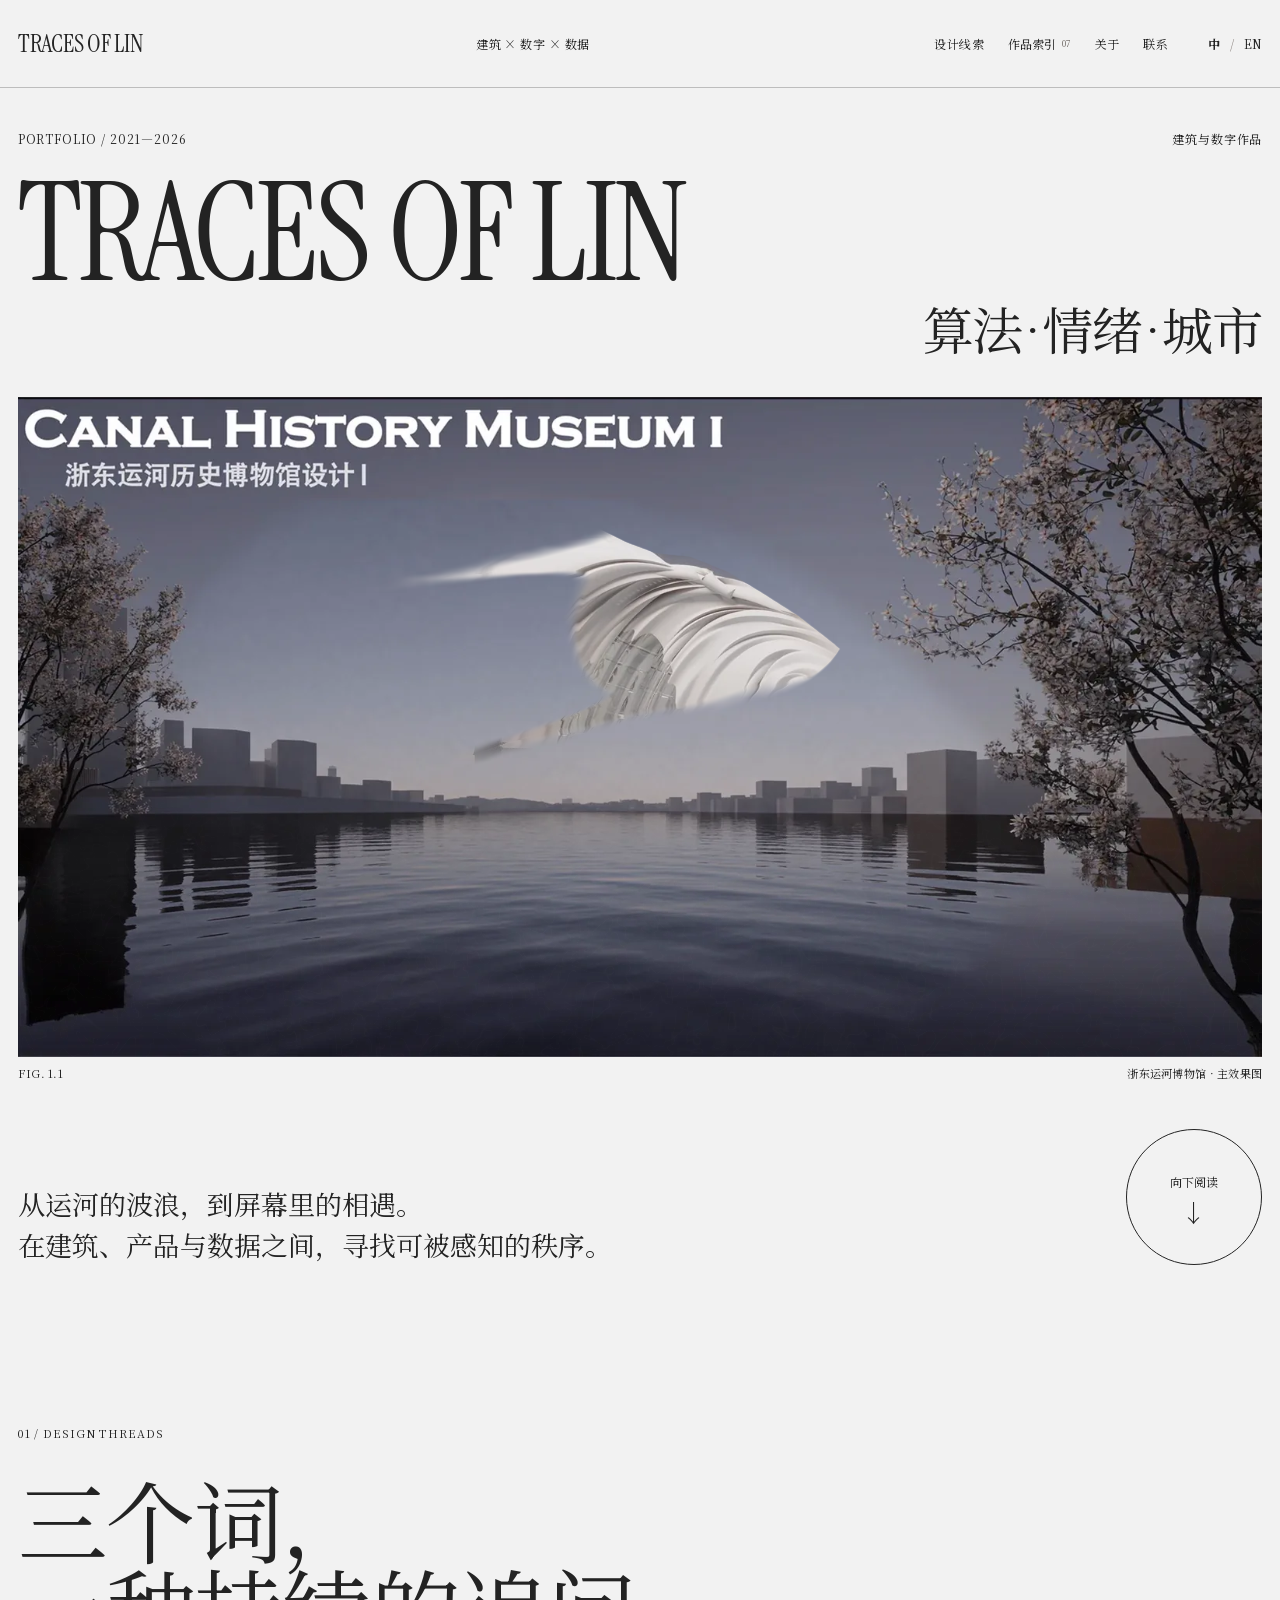
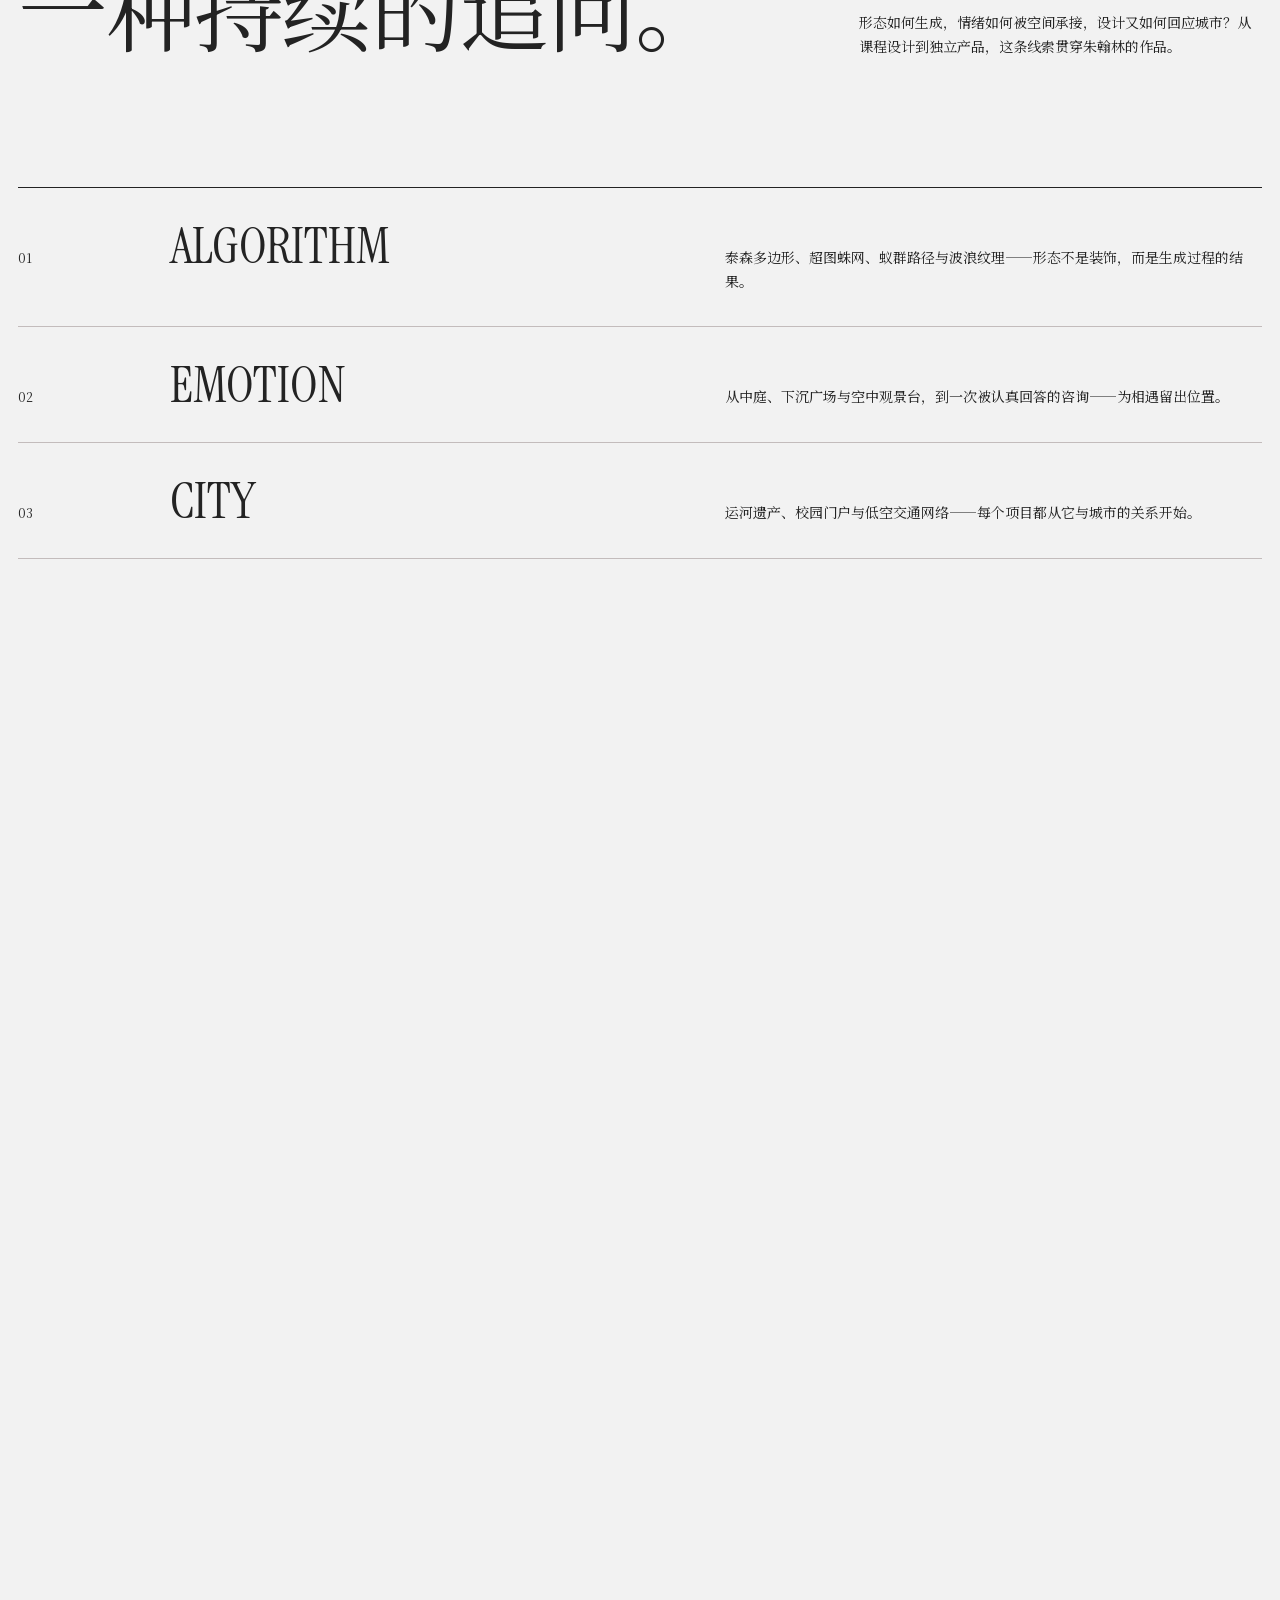
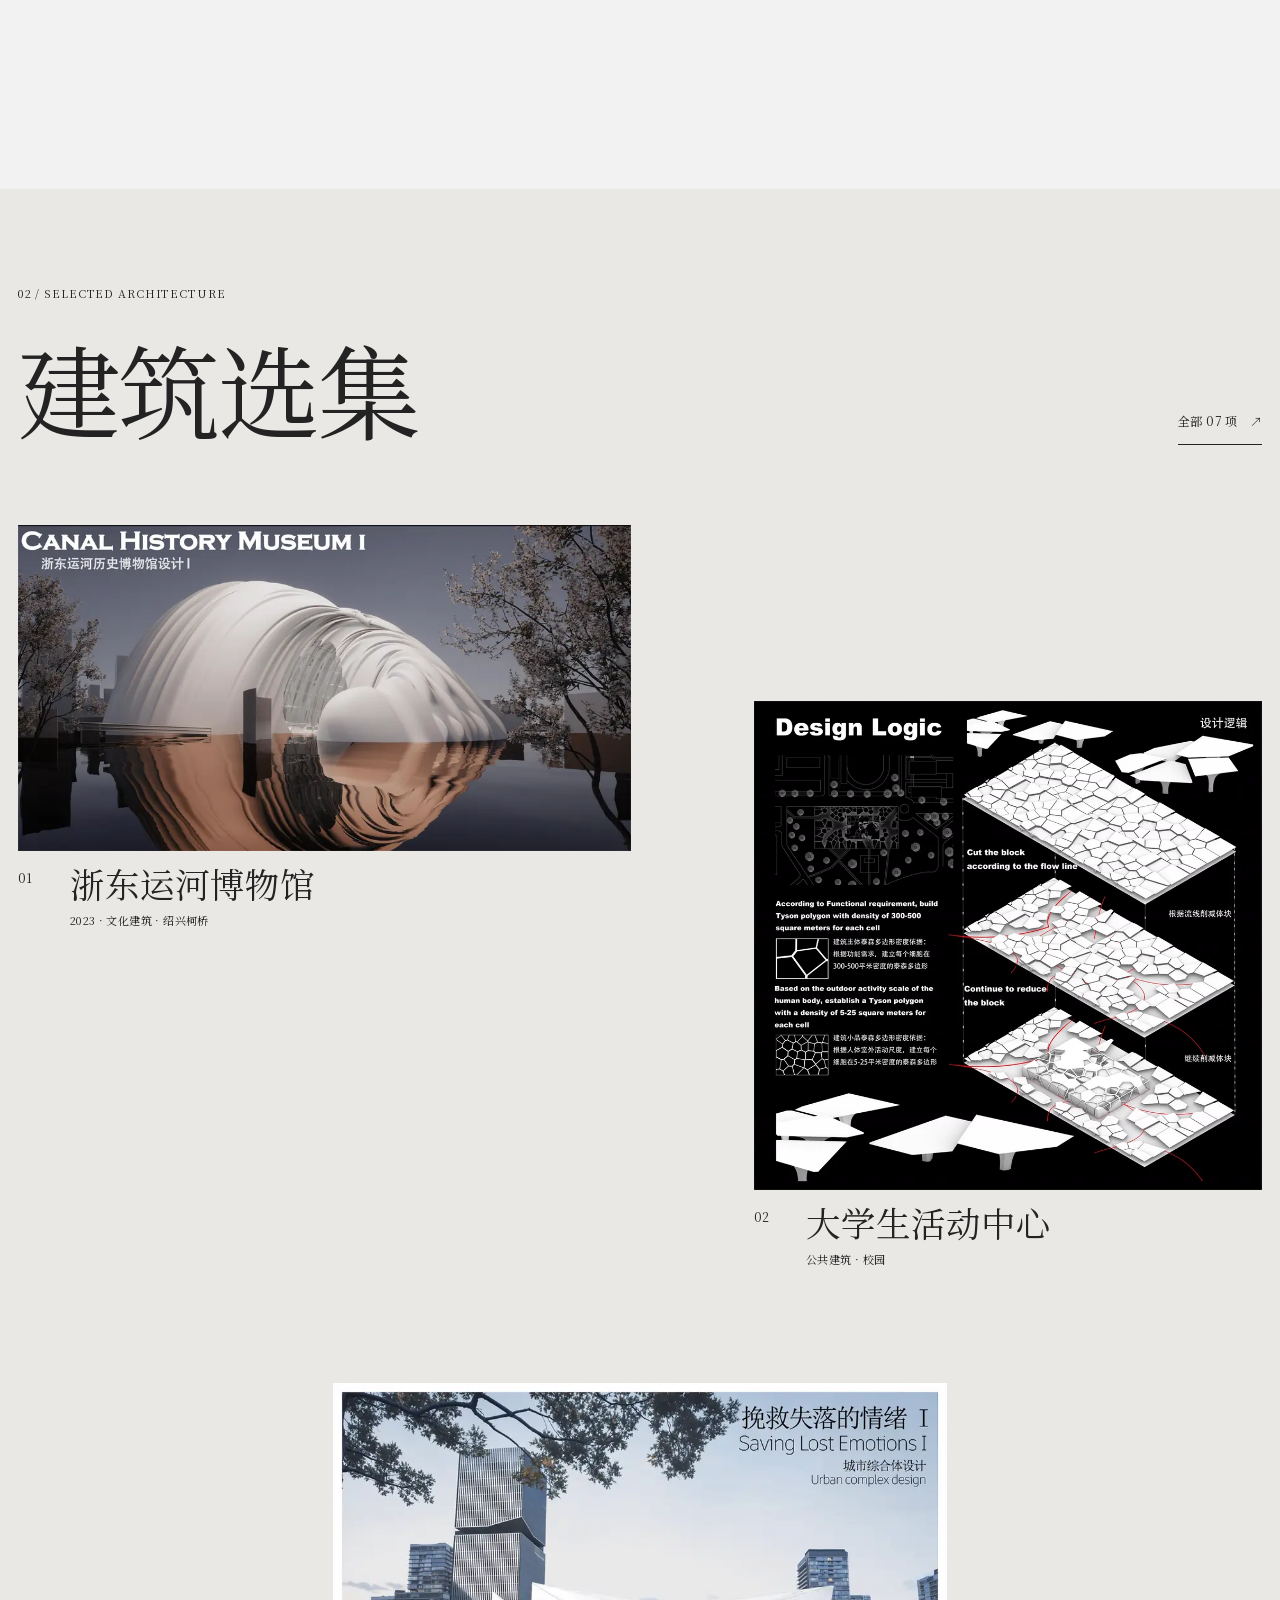
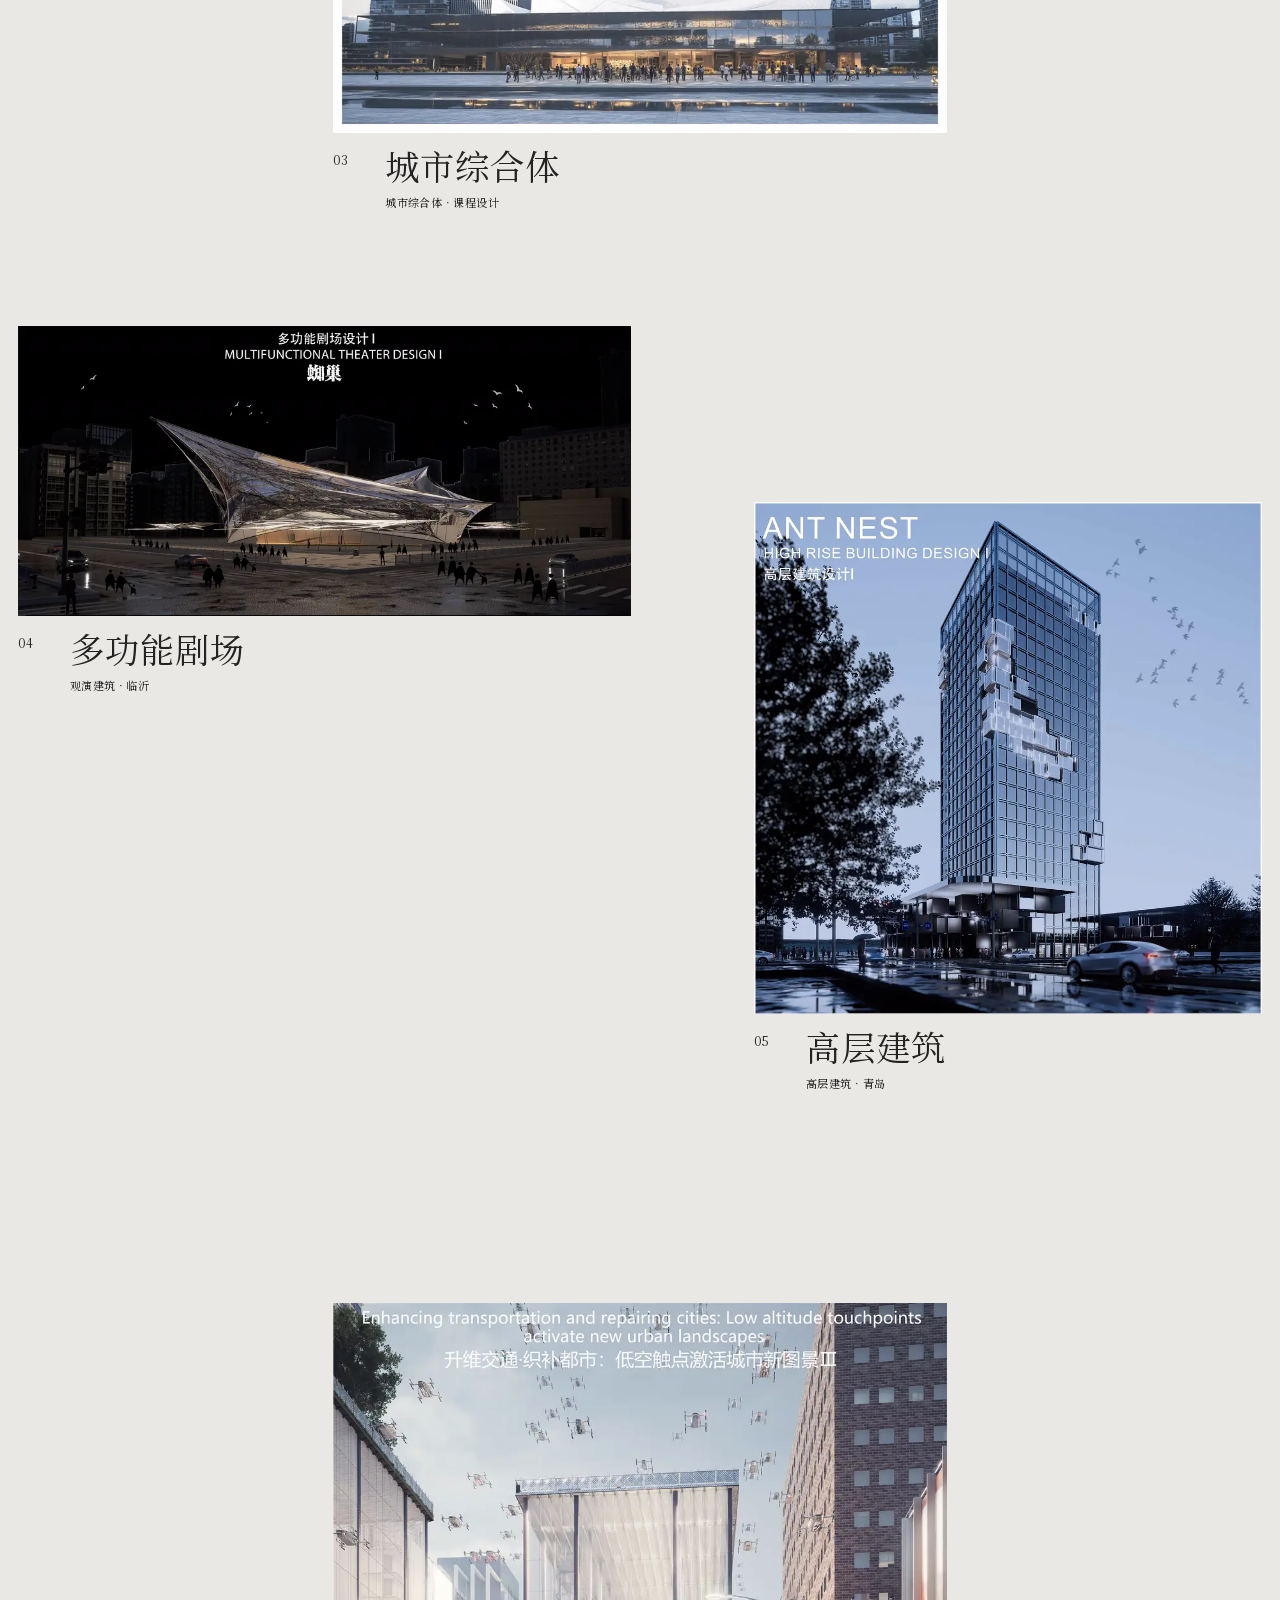
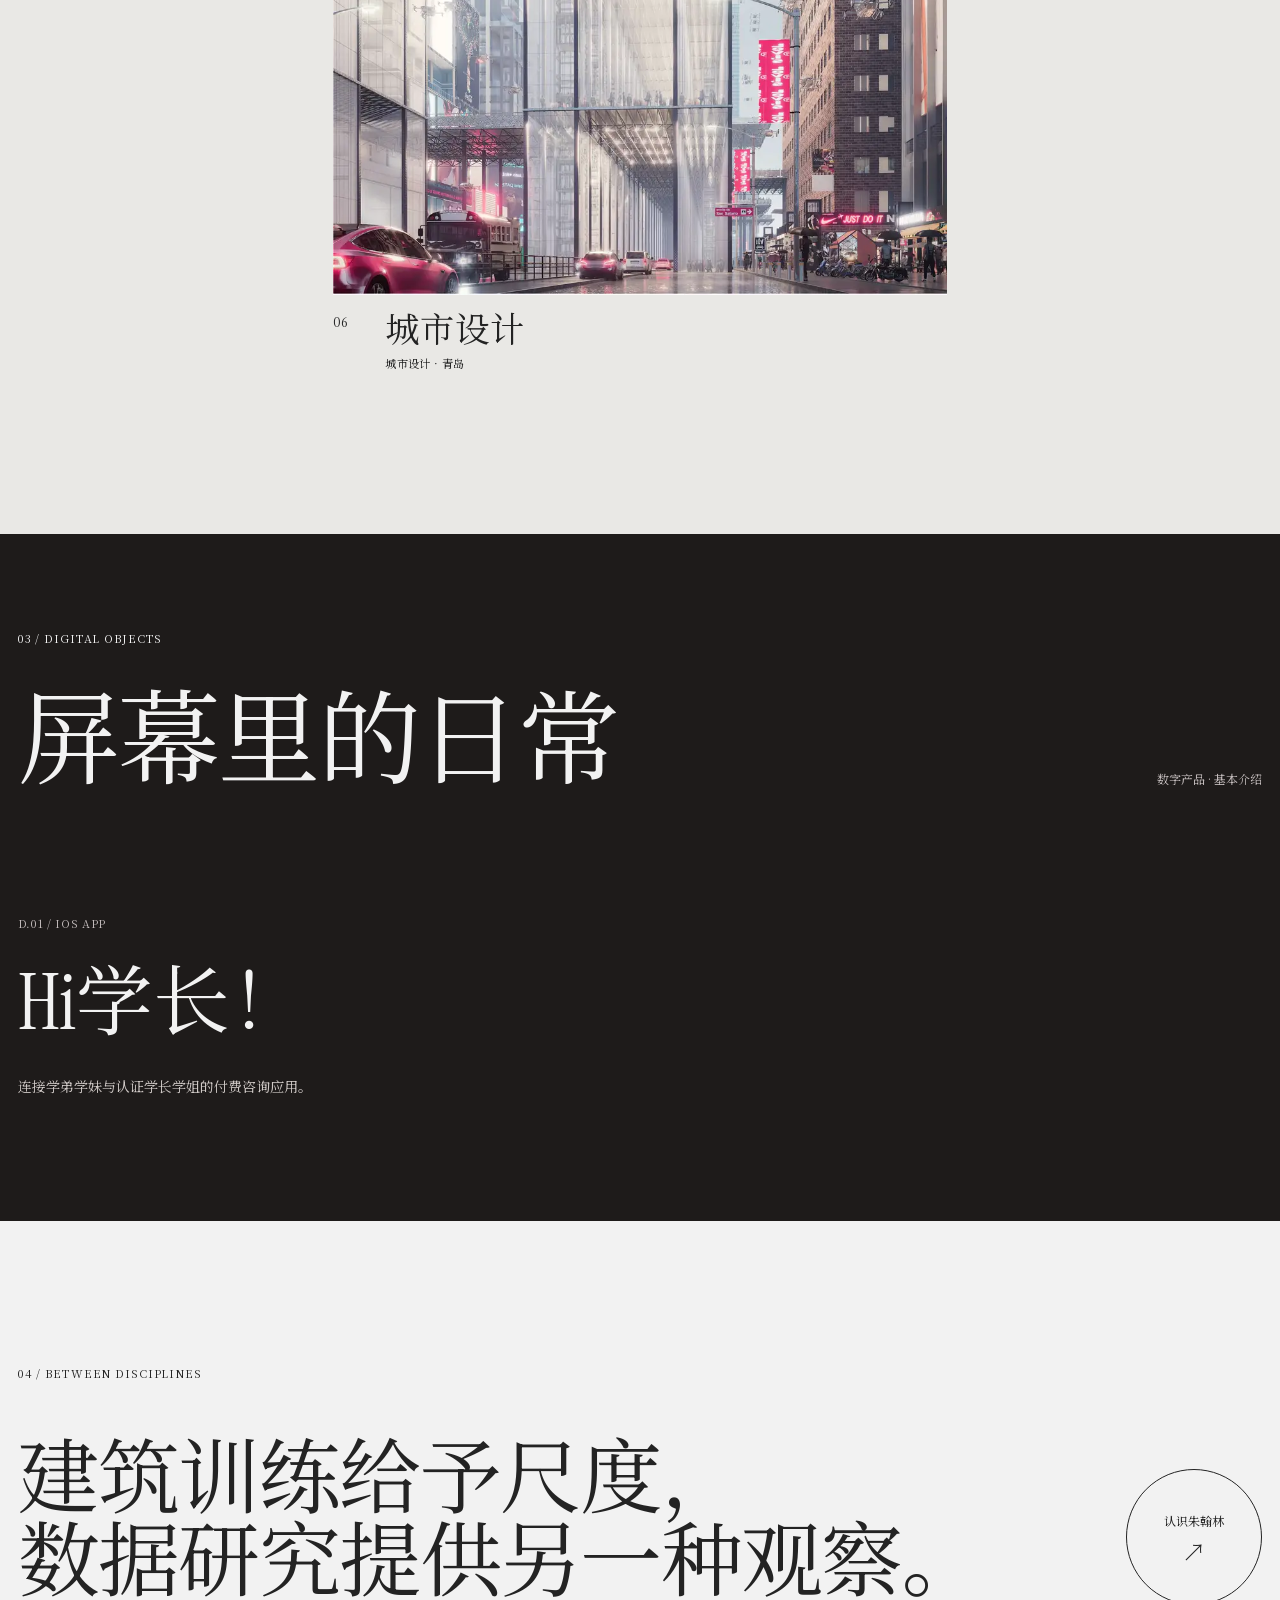
==== commit 96f000c2: "补充网站图标消除线上404" ====
--- a/index.html
+++ b/index.html
@@ -5,6 +5,7 @@
   <meta name="viewport" content="width=device-width, initial-scale=1">
   <meta name="description" content="朱翰林的跨学科作品集：建筑设计、数字产品、数据与创作。">
   <title>TRACES OF LIN — 建筑与数字作品</title>
+  <link rel="icon" href="./favicon.svg" type="image/svg+xml">
   <link rel="stylesheet" href="./assets/css/fonts.css">
   <link rel="stylesheet" href="./assets/css/site.css">
   <link rel="stylesheet" href="./assets/css/spiral.css">
